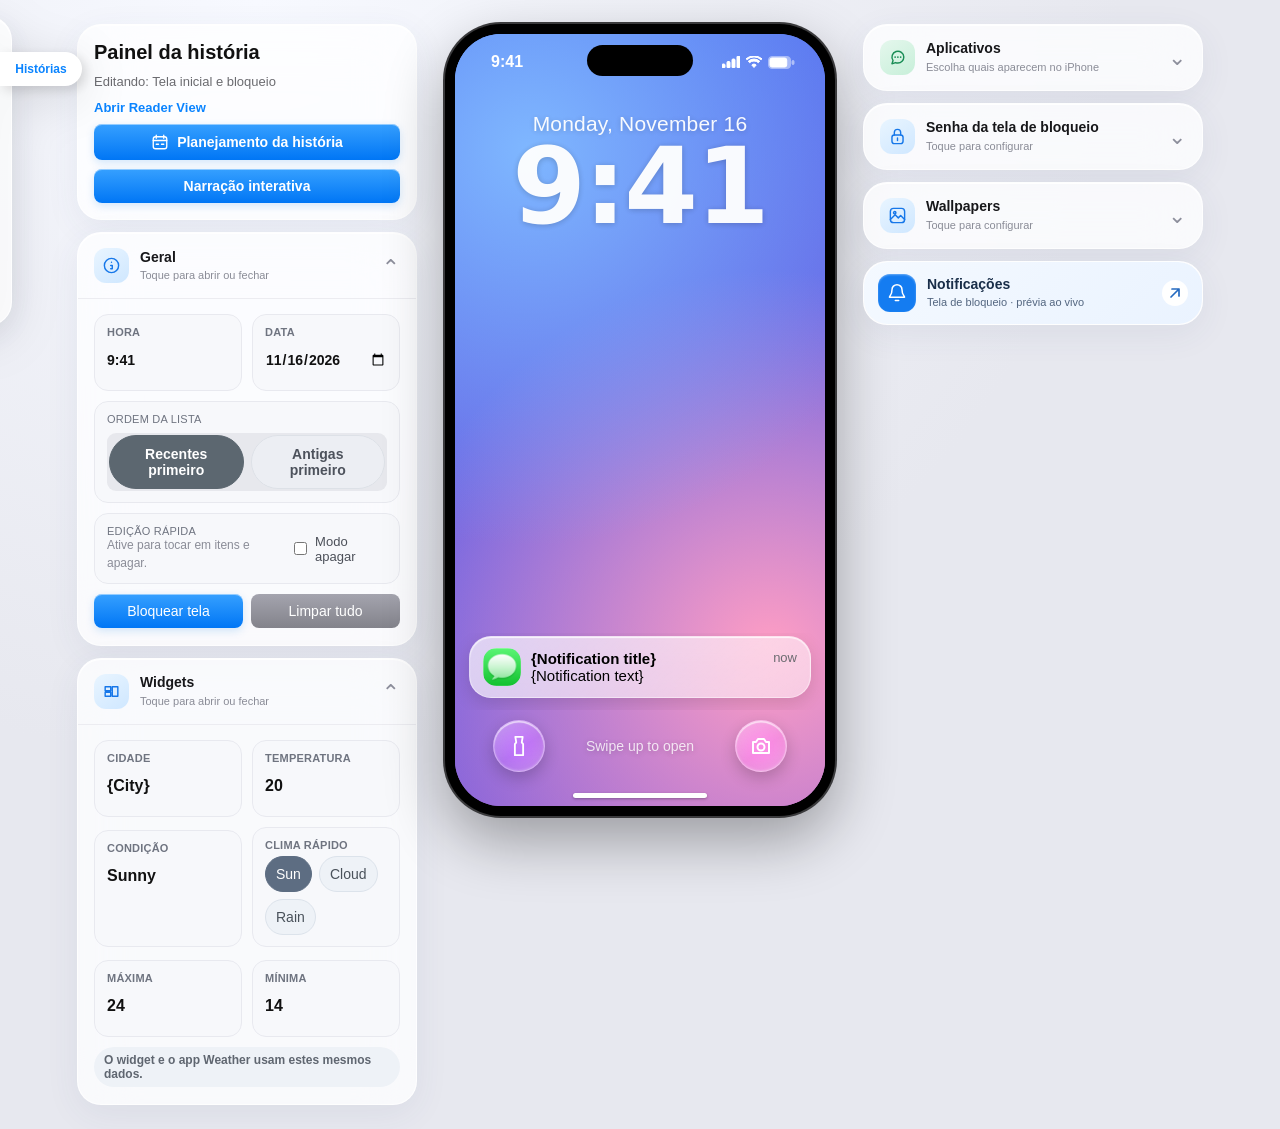
==== index.html @ f80b8da4 "update: new twitter ver, fixed bugs, new instagram visuals" ====
<!DOCTYPE html><html lang="en"><head><meta charset="utf-8"><meta name="viewport" content="width=device-width, initial-scale=1, viewport-fit=cover"><title>Interactive iPhone Story</title>
<style>
:root{color-scheme:light;box-sizing:border-box;padding-top:env(safe-area-inset-top,0px);padding-bottom:env(safe-area-inset-bottom,0px)}
*{box-sizing:border-box;margin:0;font-family:-apple-system,BlinkMacSystemFont,"SF Pro Text","Helvetica Neue",Arial,"Apple Color Emoji","Segoe UI Emoji","Noto Color Emoji",sans-serif;-webkit-tap-highlight-color:transparent}
body,body *{-webkit-user-select:none;user-select:none}
body :is(input:not([readonly]),textarea:not([readonly]),#shareLink,[contenteditable="true"],[contenteditable="true"] *){-webkit-user-select:text;user-select:text}
img,svg{-webkit-user-drag:none}
@media(prefers-reduced-motion:no-preference){html:not(.reader-embedded) body{animation:site-fade-in 1.45s ease-out backwards}}
@keyframes site-fade-in{from{opacity:0}to{opacity:1}}
html,body{background:#e9e9ee;color:#111}
body{display:flex;flex-wrap:wrap;gap:28px;justify-content:center;align-items:flex-start;padding:24px 12px}
.ph{width:min(390px,100%);height:min(844px,88vh);min-height:700px;background:#000;border-radius:56px;padding:10px;box-shadow:0 0 0 2px #3a3a3c,0 24px 60px #0005;flex:none;position:sticky;top:12px}
.scr{position:relative;width:100%;height:100%;border-radius:46px;overflow:hidden;background:#000;color:#000}
.sb{position:absolute;top:0;left:0;right:0;height:48px;display:flex;justify-content:space-between;align-items:center;padding:8px 30px 0 36px;font-weight:600;font-size:16px;z-index:25;pointer-events:none;color:#111;-webkit-text-fill-color:#111}
.sb.dark{color:#111!important}.sb.light{color:#fff!important}.sb.dark #t1,.sb.dark span{color:#111!important}.sb.light #t1,.sb.light span{color:#fff!important}.sb.dark svg,.sb.dark svg *{fill:#111!important;stroke:#111!important}.sb.light svg,.sb.light svg *{fill:#fff!important;stroke:#fff!important}
.sb.dark #t1{-webkit-text-fill-color:#111!important;text-shadow:none!important}.sb.light #t1{-webkit-text-fill-color:#fff!important;text-shadow:none!important}
.sb.dark{--status-color:#111!important}.sb.light{--status-color:#fff!important}.sb.dark span,.sb.dark #t1{-webkit-text-fill-color:#111!important;color:#111!important}.sb.light span,.sb.light #t1{-webkit-text-fill-color:#fff!important;color:#fff!important}
.sb span{display:flex;gap:6px;align-items:center}.sb svg{fill:currentColor;color:inherit}.sb svg [fill="none"]{fill:none}.sb svg [stroke]{stroke:currentColor}
#statusbar.dark #t1,#statusbar.dark #statusicons{color:#111!important;-webkit-text-fill-color:#111!important}#statusbar.light #t1,#statusbar.light #statusicons{color:#fff!important;-webkit-text-fill-color:#fff!important}#statusbar [data-status-icon],#statusbar [data-status-icon] *{color:inherit}
.di{position:absolute;top:11px;left:50%;transform:translateX(-50%);width:106px;height:31px;background:#000;border-radius:20px;z-index:26}
.wp{background:radial-gradient(circle at 20% 15%,#7fb7ff,transparent 55%),radial-gradient(circle at 85% 80%,#ff9ec4,transparent 55%),linear-gradient(160deg,#4a6cf0,#8a5fd8);background-size:cover}
.lock,.home{position:absolute;inset:0;color:#fff}
.lock{z-index:22;display:flex;flex-direction:column;align-items:center;padding-top:78px;cursor:pointer;transition:transform .55s cubic-bezier(.4,0,.2,1);text-shadow:0 1px 6px #0003}.lock.up{transform:translateY(-105%)}
.lock .d{font-size:21px;font-weight:600}.lock .t{font-size:100px;font-weight:600;line-height:1;letter-spacing:-2px;margin-top:-2px}
.nts{margin-top:auto;width:100%;padding:0 14px;display:flex;flex-direction:column;gap:7px;margin-bottom:96px;text-shadow:none}
.nf{display:flex;gap:10px;align-items:center;padding:11px 13px;border-radius:22px;background:#e8ecdfcc;backdrop-filter:blur(22px);color:#000}
.nf .x{flex:1;min-width:0}.nf .l1{display:flex;justify-content:space-between}.nf b{font-size:15px}.nf em{font-style:normal;font-size:13px;color:#6b6b70}.nf p{font-size:15px;line-height:1.2}
.lk2{position:absolute;bottom:34px;left:0;right:0;display:flex;justify-content:space-between;align-items:center;padding:0 38px;font-size:14px;color:#fffc}
.cb{width:50px;height:50px;border-radius:50%;background:#2a2f2add;display:grid;place-items:center}.eng{position:absolute;bottom:92px;left:50%;transform:translateX(-50%);display:none}
.home{padding:62px 14px 0;transition:transform .45s cubic-bezier(.22,.9,.3,1),filter .45s}.home.away{transform:scale(.9);filter:brightness(.72)}
.wgs{display:grid;grid-template-columns:1fr 1fr;gap:12px;margin-bottom:18px}
.w{height:168px;border-radius:22px;padding:12px 14px;overflow:hidden;font-size:13px;text-shadow:none}
.w1{background:#fff;color:#000}.w1 .a{color:#ff3b30;font-weight:600;font-size:15px}.w1 .n{font-size:46px;line-height:1.05;margin-bottom:2px}
.ev{border-left:3px solid #a45fd6;padding-left:6px;margin-top:5px;font-weight:600;font-size:13px;line-height:1.15}.ev small{display:block;color:#8e8e93;font-weight:400;font-size:12px}
.w2{background:var(--weather-sky,linear-gradient(#4d9aec,#2f7ddb));position:relative}.w2 b{font-size:15px}.w2 .wx-widget-city{display:block;max-width:calc(100% - 23px);white-space:nowrap;text-overflow:ellipsis;overflow:hidden}.w2 .tp{font-size:46px;font-weight:300;line-height:1;margin:4px 0 22px}.w2 .sn{position:absolute;right:12px;top:10px}
.grid{display:grid;grid-template-columns:repeat(4,1fr);gap:20px 6px;text-align:center;font-size:11px;text-shadow:0 1px 3px #0006}
.ap{position:relative;width:60px;margin:0 auto 5px}.ic{width:60px;height:60px;border-radius:13.5px;overflow:hidden;cursor:pointer;transition:transform .15s,filter .15s}.ic:active{transform:scale(.88);filter:brightness(.8)}.ic svg,.ic img{display:block;width:100%;height:100%;border-radius:inherit}.ic{isolation:isolate}
.bg{position:absolute;top:-7px;right:-7px;min-width:23px;height:23px;border-radius:12px;background:#ff3b30;color:#fff;font-size:15px;font-weight:500;display:grid;place-items:center;padding:0 6px;border:0;z-index:2;text-shadow:none}
.srch{position:absolute;bottom:116px;left:50%;transform:translateX(-50%);padding:4px 20px;border-radius:16px;background:#0004;backdrop-filter:blur(10px);font-size:12px;font-weight:500}
.dock{position:absolute;left:10px;right:10px;bottom:20px;height:92px;border-radius:34px;background:#3a3f3a55;backdrop-filter:blur(24px);display:flex;justify-content:space-around;align-items:center}.dock .ap{margin:0}
#app{position:absolute;inset:0;background:#fff;z-index:10;display:none;flex-direction:column;padding-top:48px;transition:transform .42s cubic-bezier(.22,.9,.3,1),opacity .28s,border-radius .42s}
#app.on{display:flex}#app.pre{transform:scale(.15);opacity:0;border-radius:60px}
.hi{position:absolute;bottom:8px;left:50%;transform:translateX(-50%);width:136px;height:5px;border-radius:3px;background:#fff;z-index:30;cursor:pointer;mix-blend-mode:difference}
.nv{display:flex;justify-content:space-between;align-items:center;padding:6px 16px 0;color:#0a84ff;font-size:17px;min-height:36px}.nv a{cursor:pointer;display:flex;align-items:center;gap:2px}
.lg{font-size:34px;font-weight:700;padding:0 16px 8px}.bd{flex:1;overflow:auto;padding-bottom:30px}
.sbar{margin:0 16px 8px;background:#7676801f;border-radius:10px;padding:7px 10px;color:#8e8e93;font-size:17px;display:flex;align-items:center;gap:8px}.sbar svg{width:18px;height:18px;flex:none;stroke:#8e8e93}.sbar span{line-height:1}
.r2{position:relative;display:flex;gap:11px;padding:10px 16px;cursor:pointer}.r2::after{content:"";position:absolute;left:74px;right:0;bottom:0;border-bottom:.5px solid #d9d9dc}
.r2 .x{flex:1;min-width:0}.r2 .l1{display:flex;justify-content:space-between;gap:8px}.r2 b{font-weight:600;font-size:17px}.r2 em{font-style:normal;color:#8e8e93;font-size:15px;white-space:nowrap}
.r2 p{color:#8e8e93;font-size:15px;line-height:1.25;margin-top:1px;display:-webkit-box;-webkit-line-clamp:2;-webkit-box-orient:vertical;overflow:hidden}
.ml .r2{padding:10px 16px 10px 26px;gap:0}.ml .r2::after{left:26px}.ml .r2 p.s{color:#000;font-size:16px}.ml .r2 .dot{position:absolute;left:8px;top:17px}
.mt{display:flex;justify-content:space-between;align-items:center;padding:10px 20px 26px;border-top:.5px solid #d1d1d6;background:#f7f7f8;font-size:11px}
.av{display:grid;place-items:center;border-radius:50%;background:linear-gradient(#b4b8c4,#8b8f9c) center/cover;color:#fff;font-style:normal;font-weight:600;flex:none}
.dot{width:10px;height:10px;border-radius:50%;background:#0a84ff;flex:none}
.th-h{display:flex;justify-content:space-between;align-items:flex-start;padding:2px 10px 6px;background:#f7f7f8;border-bottom:.5px solid #d1d1d6}
.ci-screen{position:absolute;inset:0;background:#fff;z-index:15;display:flex;flex-direction:column;color:#111}.ci-nav{height:94px;padding:50px 14px 8px;display:flex;align-items:flex-start;justify-content:space-between;border-bottom:.5px solid #e5e5ea}.ci-nav a{color:#0a84ff;font-size:17px;display:flex;align-items:center}.ci-nav a span{margin-left:-4px}.ci-nav button{border:0;background:none;color:#0a84ff;font-size:17px}.ci-body{overflow:auto;flex:1;background:#f2f2f7;padding-bottom:24px}.ci-profile{height:190px;display:flex;flex-direction:column;align-items:center;justify-content:flex-end;padding-bottom:16px;background:#fff}.ci-profile h2{font-size:25px;margin-top:8px}.ci-actions{display:flex;justify-content:center;gap:12px;padding:14px 20px;background:#fff}.ci-actions div{width:76px;text-align:center;color:#0a84ff;font-size:11px}.ci-actions i{width:56px;height:56px;border-radius:50%;background:#e9e9eb;display:grid;place-items:center;margin:0 auto 5px;font-style:normal}.ci-list{margin:16px 14px 0;border-radius:12px;background:#fff;overflow:hidden}.ci-list div{min-height:52px;padding:10px 14px;display:flex;flex-direction:column;justify-content:center}.ci-list small{color:#8e8e93;font-size:12px}.ci-list b{font-size:17px;color:#0a84ff;font-weight:500}.ci-list span{font-size:17px;color:#0a84ff}.ci-toggle div{flex-direction:row;align-items:center;justify-content:space-between}.ci-toggle div span{color:#111}.ci-toggle i{width:51px;height:31px;border-radius:16px;background:#34c759;position:relative}.ci-toggle i::after{content:"";position:absolute;width:27px;height:27px;border-radius:50%;background:#fff;right:2px;top:2px}.ci-danger span{color:#ff3b30!important;text-align:center}
.tc{display:flex;flex-direction:column;align-items:center;gap:2px;font-size:11px}.th-h a{cursor:pointer;padding-top:8px}
#th{display:flex;flex-direction:column;gap:2px;padding:10px 14px}
.dv{align-self:center;font-size:11px;color:#8e8e93;margin:8px 0 4px;text-align:center}.sn2{font-size:11px;color:#8e8e93;margin:6px 0 1px 12px}
.b{position:relative;max-width:74%;padding:7px 13px;border-radius:18px;font-size:17px;line-height:1.28;word-wrap:break-word;cursor:pointer}
.b.me{align-self:flex-end;background:#0b84fe;color:#fff}.b.th{align-self:flex-start;background:#e9e9eb}
.b.tail{margin-bottom:6px}.b.tail::before,.b.tail::after{content:"";position:absolute;bottom:0;height:18px}
.b.me.tail::before{right:-7px;width:20px;background:#0b84fe;border-bottom-left-radius:16px 14px}.b.me.tail::after{right:-26px;width:26px;background:#fff;border-bottom-left-radius:10px}
.b.th.tail::before{left:-7px;width:20px;background:#e9e9eb;border-bottom-right-radius:16px 14px}.b.th.tail::after{left:-26px;width:26px;background:#fff;border-bottom-right-radius:10px}
.dl{align-self:flex-end;font-size:11px;color:#8e8e93;font-weight:500}
@keyframes pop{from{transform:scale(.4);opacity:0}to{transform:none;opacity:1}}
.b.pop{animation:pop .3s cubic-bezier(.3,1.5,.5,1);transform-origin:bottom right}.b.th.pop{transform-origin:bottom left}
.chips{display:flex;gap:6px;padding:6px 12px 0;font-size:12px}.chips button{border:0;border-radius:12px;background:#e9e9eb;padding:4px 10px;color:#3c3c43}
.cmp{display:flex;gap:8px;align-items:center;padding:6px 12px 24px}
.pl{width:32px;height:32px;border-radius:50%;background:#e9e9eb;display:grid;place-items:center;font-size:22px;color:#6b6b70;flex:none}
.pill{flex:1;display:flex;align-items:center;border:1px solid #d1d1d6;border-radius:18px;padding:2px 3px 2px 12px}.pill input{flex:1;border:0;outline:0;font-size:17px;min-width:0;background:none}
.pill button{width:28px;height:28px;border-radius:50%;border:0;background:#0b84fe;color:#fff;font-size:16px;cursor:pointer}
.mb2{padding:12px 16px}.mb2 h3{font-size:22px;margin-bottom:6px}.mb2 .m{color:#8e8e93;font-size:14px}
.sg{background:#f2f2f7;padding:0 16px 20px}.sg h2{font-size:22px;font-weight:700;margin:22px 0 8px}
.fv{display:grid;grid-template-columns:repeat(4,1fr);gap:12px 10px;text-align:center;font-size:10px;color:#333}.fv i{display:grid;place-items:center;width:64px;height:64px;border-radius:16px;background:#fff;margin:0 auto 6px;font-style:normal;font-size:28px;font-weight:700}
.cd{background:#fff;border-radius:14px;padding:14px 16px;font-size:16px;line-height:1.3}.pv{display:flex;gap:14px;align-items:center}.pv-copy{flex:1;line-height:1.25;color:#1c1c1e}.pv-label{display:block;font-size:14px;font-weight:500;color:#6b6b73;margin-top:2px}.pv-title{display:block;font-size:20px;font-weight:500;color:#111;margin-top:4px}.pv-copy b{font-weight:700}.pv-ic{width:86px;height:86px;border-radius:18px;background:#f6f6f8;display:grid;place-items:center;flex:none}.pv-ic svg{width:54px;height:54px}.pv-ic .shield-fill{fill:#fff}.pv-ic .shield-stroke{fill:none;stroke:#111;stroke-width:1.7;stroke-linecap:round;stroke-linejoin:round}
.sf{display:flex;align-items:center;gap:10px;padding:12px 16px;border-bottom:.5px solid #e5e5ea;font-size:16px}.sf:last-child{border:0}.sf span{flex:1;cursor:pointer}.sf a{color:#8e8e93;cursor:pointer;padding:0 4px}
.sa{border-top:.5px solid #d1d1d6;background:#f2f2f7;padding:8px 14px 24px}.ab{display:flex;align-items:center;background:#fff;border-radius:12px;padding:0 12px;height:44px;gap:10px;font-weight:700;font-size:14px}.ab input{flex:1;border:0;outline:0;text-align:center;font-size:16px;font-weight:400;min-width:0;background:none}
.tb{display:flex;justify-content:space-around;padding-top:12px}
.map{position:relative;height:440px;background:#e7eddf;overflow:hidden;flex:none;touch-action:none}.map-world{position:absolute;width:1600px;height:1000px;left:50%;top:50%;margin-left:-800px;margin-top:-500px;transform-origin:center;transition:transform .18s}.map-world svg{display:block;width:100%;height:100%}.pin{position:absolute;width:34px;height:42px;border:0;padding:0;background:none;font-size:30px;filter:drop-shadow(0 3px 3px #0005);transform:translate(-50%,-100%) scale(1);cursor:pointer}.pin.sel{font-size:38px;z-index:3}.pin-label{position:absolute;left:26px;top:-10px;white-space:nowrap;padding:5px 8px;border-radius:8px;background:#fffffff7;color:#111;font-size:12px;font-weight:700;box-shadow:0 2px 8px #0004}.pin.sel .pin-label{background:#0a84ff;color:#fff}.map-search{position:absolute;top:12px;left:12px;right:12px;height:42px;z-index:5;border-radius:21px;background:#fffffff2;box-shadow:0 3px 14px #0003;display:flex;align-items:center;gap:8px;padding:0 12px}.map-search input{flex:1;min-width:0;border:0;outline:0;background:none;font-size:16px}.map-control{position:absolute;right:12px;z-index:5;width:38px;height:38px;border:0;border-radius:10px;background:#fffffff2;box-shadow:0 2px 10px #0003;font-size:22px;cursor:pointer}.map-plus{top:66px}.map-minus{top:108px}.map-locate{bottom:12px}.map-card{position:absolute;left:10px;right:10px;bottom:10px;z-index:4;border-radius:16px;background:#fffffff5;box-shadow:0 3px 16px #0003;padding:12px}.map-card b{display:block;font-size:17px}.map-card p{font-size:13px;color:#8e8e93;margin-top:3px}.map-card .acts{display:flex;gap:8px;margin-top:10px}.map-card button{flex:1;border:0;border-radius:8px;background:#f2f2f7;padding:8px;color:#0a84ff;font-weight:600}.map-card button.go{background:#0a84ff;color:#fff}
.cl{display:flex;justify-content:space-between;align-items:center;padding:12px 18px;border-bottom:.5px solid #e5e5ea}.cl b.t{font-size:38px;font-weight:300}
.p4{display:grid;grid-template-columns:repeat(4,1fr);gap:1.5px}.p4.p3{grid-template-columns:repeat(3,1fr)}.p4 div{aspect-ratio:1;background:#ddd center/cover}
.photos-grid{display:grid;grid-template-columns:repeat(4,1fr);gap:2px}.photos-grid div{aspect-ratio:1;background:#ddd center/cover}
.tab{display:flex;justify-content:space-around;align-items:center;padding:8px 0 24px;border-top:.5px solid #dbdbdb;background:#fff}.tab a{cursor:pointer}
.igh{display:flex;justify-content:space-between;align-items:center;padding:4px 14px}.igh .w0{font:italic 600 28px "Snell Roundhand","Segoe Script","Brush Script MT",cursive}.ig-logo img{display:block;width:112px;height:auto;max-height:32px;object-fit:contain}.ig-logo{font-family:"Brush Script MT","Segoe Script","Snell Roundhand",cursive;font-size:29px;font-weight:700;letter-spacing:-1.4px;line-height:1}
.sts{display:flex;gap:12px;padding:8px 12px;overflow:auto;border-bottom:.5px solid #dbdbdb}.st{font-size:11px;text-align:center;width:66px;flex:none;white-space:nowrap;overflow:hidden;text-overflow:ellipsis;cursor:pointer}
.ring{padding:2.5px;border-radius:50%;background:linear-gradient(45deg,#feda75,#fa7e1e,#d62976,#962fbf);margin-bottom:3px;display:inline-block;cursor:pointer}.ring.no{background:#dbdbdb;padding:1.5px}.ring .av{border:2.5px solid #fff}
.po .h{display:flex;align-items:center;gap:9px;padding:8px 12px;font-size:14px;font-weight:600}.po .h span{margin-left:auto;font-size:20px;cursor:pointer}.po .h u{text-decoration:none;cursor:pointer}
.po .pi{position:relative;aspect-ratio:1;background:#ccc center/cover;display:grid;place-items:center;font-size:50px;color:#fff;overflow:hidden}
.po .ac{display:flex;gap:14px;padding:10px 12px 4px;align-items:center}.po .ac :last-child{margin-left:auto}.po .ac a{cursor:pointer;display:flex}
.po p{padding:1px 12px;font-size:14px;line-height:1.35}.po .g{color:#737373;cursor:pointer}.po .w{font-size:10px;color:#737373;text-transform:uppercase;padding-bottom:14px}
@keyframes hb{0%{transform:scale(.3);opacity:0}30%{transform:scale(1.2);opacity:1}100%{transform:scale(1);opacity:0}}.hb{position:absolute;font-size:90px;animation:hb .8s forwards;pointer-events:none;color:#fff}
.cm{display:flex;gap:10px;padding:10px 14px;font-size:14px;line-height:1.35;align-items:flex-start}.cm div{flex:1}
.pr{display:flex;align-items:center;gap:22px;padding:12px 16px}.sts2{display:flex;flex:1;justify-content:space-around;text-align:center;font-size:13px}.sts2 b{display:block;font-size:17px}
.bs{display:flex;gap:6px;padding:4px 16px 14px}.bs button{flex:1;border:0;border-radius:8px;padding:7px;background:#efefef;font-weight:600;font-size:14px}.bs button.bl{background:#0095f6;color:#fff}
.sv{position:absolute;inset:0;background:#111;z-index:12;padding-top:56px;cursor:pointer}.sv .pg{position:absolute;top:52px;left:10px;right:10px;height:2px;background:#fff5;border-radius:2px;z-index:2}.sv .pg i{display:block;height:100%;background:#fff;width:0;animation:pg 5s linear forwards}@keyframes pg{to{width:100%}}
.sv .sh{position:absolute;top:62px;left:12px;display:flex;gap:8px;align-items:center;color:#fff;font-weight:600;z-index:2;font-size:14px}.sv .si{position:absolute;inset:0;background:#333 center/cover}
#md{position:absolute;inset:0;background:#0007;z-index:40;display:none;align-items:center;justify-content:center;padding:18px}
.mb{background:#fff;border-radius:18px;padding:16px;width:100%;max-height:90%;overflow:auto;font-size:15px}
.mb label{display:block;font-size:12px;color:#6b6b70;margin-top:10px}.mb input,.mb textarea,.mb select{width:100%;border:1px solid #d1d1d6;border-radius:8px;padding:8px;font-size:15px;margin-top:3px;background:#fff}.mb textarea{min-height:76px}.mb .ck{display:flex;gap:8px;align-items:center;font-size:15px;color:#000;margin:6px 0}.mb .ck input{width:auto;margin:0}
.bt{display:flex;gap:8px;justify-content:flex-end;margin-top:14px}.bt button{border:0;border-radius:8px;padding:8px 14px;background:#eee;font-size:15px}.bt button:last-child{background:#0a84ff;color:#fff}
.pn{background:#fff;border-radius:20px;padding:18px;width:min(340px,100%);display:flex;flex-direction:column;gap:9px;font-size:14px}
.pc h1{font-size:20px}.pc h2{font-size:15px;margin-top:10px;padding-top:10px;border-top:1px solid #eee}.pc p{color:#6b6b70;line-height:1.4;font-size:13px}.pc label{display:flex;flex-direction:column;gap:3px;font-size:12px;color:#6b6b70}
.pc input[type=text],.pc select,.pc textarea{padding:8px;border-radius:8px;border:1px solid #d1d1d6;font-size:14px;font-family:inherit}
.pc input[type=date]{width:100%;height:38px;padding:8px;border-radius:8px;border:1px solid #d1d1d6;font-size:14px;font-family:inherit;background:#fff;color:#111;-webkit-text-fill-color:#111}
.pc button{padding:9px;border-radius:8px;border:0;background:#0a84ff;color:#fff;font-size:14px;cursor:pointer;transition:transform .12s ease,filter .12s ease,box-shadow .12s ease}.pc button:active{transform:scale(.96);filter:brightness(.92)}.pc .g{background:#8e8e93}.pc .row2b{display:flex;gap:8px;margin-top:8px}.pc .row2b button{flex:1;min-width:0}
.pc .ck{flex-direction:row;align-items:center;gap:8px;font-size:14px;color:#111}
.cr{display:flex;align-items:center;gap:10px;padding:3px 0}.cr span{flex:1}.cr a{cursor:pointer;color:#ff3b30}.msg-panel h2{margin:0;padding:0;border:0;font-size:17px}.msg-panel p{margin-top:4px}.msg-panel-head{display:flex;align-items:flex-start;justify-content:space-between;gap:14px;margin-bottom:12px}.msg-panel-heading{flex:1;min-width:0}.msg-panel-toggle{flex:none;min-width:74px;padding:10px 14px}.msg-panel-body{display:flex;flex-direction:column;gap:10px}.msg-panel-actions{display:flex}.msg-panel-actions button{width:100%;max-width:220px}.msg-panel-label{display:flex;flex-direction:column;gap:2px;margin-top:2px;color:#6b6b70}.msg-panel-label small{font-size:11px;color:#8e8e93}.person-list{display:flex;flex-direction:column;gap:8px}.msg-panel .cr{padding:8px 0 10px;border-bottom:1px solid #ececf1;align-items:center}.msg-panel .cr:last-child{border-bottom:0}.msg-panel .cr span{line-height:1.3;min-width:0}.msg-panel .cr a{padding:2px 4px}.msg-panel .cr .read-toggle{color:#0a84ff;font-weight:500}.msg-panel .cr.empty,.msg-panel .cr.empty:last-child{border-bottom:0;padding:2px 0}
.scr input,.scr textarea,.scr select{color:#000;-webkit-text-fill-color:#000;caret-color:#0a84ff}
.scr ::placeholder{color:#8e8e93;-webkit-text-fill-color:#8e8e93;opacity:1}
.nh2{font-size:19px;font-weight:700;padding:14px 20px 6px}
.nc{background:#fff;border-radius:12px;margin:0 16px;overflow:hidden}
.nr{position:relative;padding:9px 16px;cursor:pointer;font-size:15px;color:#000}.nr+.nr::before{content:"";position:absolute;top:0;left:16px;right:0;border-top:.5px solid #d9d9dc}
.nr b{font-size:16px;font-weight:600;display:block;margin-bottom:1px;white-space:nowrap;overflow:hidden;text-overflow:ellipsis}.nr div{white-space:nowrap;overflow:hidden;text-overflow:ellipsis}.nr em{font-style:normal;color:#8e8e93;margin-left:8px}
.nr.fr{display:flex;align-items:center;gap:12px;font-size:17px;padding:12px 16px}.nr.fr em{margin-left:auto}
.nd{text-align:center;color:#8e8e93;font-size:12px;margin:6px 0 14px}
.ntt{width:100%;border:0;outline:0;font-size:28px;font-weight:700;background:none;margin-bottom:6px;padding:0}
.nbd{width:100%;border:0;outline:0;resize:none;font-size:17px;line-height:1.35;background:none;font-family:inherit;display:block;overflow:hidden;padding:0}
.pn{background:none;padding:0;gap:12px;border-radius:0}
.pc{background:#fff;border-radius:18px;padding:16px;display:flex;flex-direction:column;gap:9px}
.pc h2{margin:0;padding:0;border:0;font-size:16px}
.pc input,.pc select,.pc textarea{color:#111;-webkit-text-fill-color:#111;background:#fff}
.sxr{position:relative;display:flex;align-items:center;gap:12px;padding:0 16px;height:44px;font-size:17px;color:#000}.sxr::after{content:"";position:absolute;left:57px;right:0;bottom:0;border-bottom:.5px solid #d9d9dc}.sxr:last-child::after{display:none}.sxr span{flex:1}.sxr em{font-style:normal;color:#8e8e93}
.sxr.pf2{height:auto;padding:12px 16px;cursor:pointer}.sxr.pf2::after{display:none}
.si2{width:29px;height:29px;border-radius:7px;display:grid;place-items:center;flex:none}
.tg{width:51px;height:31px;border-radius:16px;background:#e9e9eb;position:relative;margin-left:auto;cursor:pointer;transition:.2s;flex:none}.tg u{position:absolute;top:2px;left:2px;width:27px;height:27px;border-radius:50%;background:#fff;box-shadow:0 2px 4px #0003;transition:.2s}.tg.on{background:#34c759}.tg.on u{left:22px}
.seg{display:flex;background:#7676801f;border-radius:9px;padding:2px;font-size:13px;font-weight:600;color:#000}.seg span{padding:4px 20px;border-radius:7px;cursor:pointer}.seg .on{background:#fff;box-shadow:0 1px 3px #0002}
.cr2{position:relative;display:flex;align-items:center;gap:8px;padding:8px 16px 8px 10px;cursor:pointer}.cr2::after{content:"";position:absolute;left:40px;right:0;bottom:0;border-bottom:.5px solid #d9d9dc}
.cr2 .g0{width:22px;display:grid;place-items:center;flex:none}.cr2 .x{flex:1;min-width:0}.cr2 b{font-weight:500;font-size:17px;display:block}.cr2 p{color:#8e8e93;font-size:14px}.cr2 em{font-style:normal;color:#8e8e93;font-size:16px}.cr2 a{display:flex;margin-left:6px}
.mn{width:22px;height:22px;border-radius:50%;background:#ff3b30;color:#fff;display:grid;place-items:center;font-size:18px;flex:none}
.cmh{display:flex;justify-content:space-between;align-items:center;padding:0 16px 6px}.cmh b{font-size:34px;font-weight:700}.cmh span{display:flex;gap:26px;color:#ff3b30;font-size:34px;line-height:1}.cmh a{cursor:pointer}
.cwd{display:grid;grid-template-columns:repeat(7,1fr);text-align:center;font-size:11px;color:#8e8e93;padding:2px 0 3px;border-bottom:.5px solid #c8c8cc}
.rw{display:grid;grid-template-columns:repeat(7,1fr);border-bottom:.5px solid #e5e5ea}.cd2{display:flex;flex-direction:column;align-items:center;padding-top:5px;height:54px;cursor:pointer}
.cd2 i{font-style:normal;font-size:22px;width:34px;height:34px;display:grid;place-items:center;border-radius:50%;color:#000}.cd2 i.wk{color:#8e8e93}.cd2 i.t0{color:#ff3b30;font-weight:600}.cd2 i.sel{background:#000;color:#fff}.cd2 i.sel.t{background:#ff3b30}
.cd2 s{width:5px;height:5px;border-radius:50%;margin-top:3px}.cd2 s.dt{background:#c4c4c7}
.cev{border-top:.5px solid #c8c8cc;padding:8px 16px}.ev2{display:flex;align-items:center;gap:12px;padding:9px 0;font-size:17px;cursor:pointer}.ev2 u{width:4px;align-self:stretch;border-radius:2px;flex:none}.ev2 span{flex:1}.ev2 em{font-style:normal;color:#8e8e93;font-size:14px;white-space:nowrap}
.ctb{display:flex;justify-content:space-around;padding:12px 0 28px;background:#f7f7f8;border-top:.5px solid #d1d1d6;color:#ff3b30;font-size:17px}.ctb a{cursor:pointer}
.pbio{padding:2px 16px 12px;font-size:14px;line-height:1.35}.lnk{display:flex;gap:4px;align-items:center;color:#00376b;font-weight:600;margin-top:2px}
.bs .ic1{flex:none;width:40px}.ptab{display:flex;border-bottom:.5px solid #dbdbdb}.ptab span{flex:1;display:grid;place-items:center;padding:10px;border-bottom:1.5px solid transparent}.ptab span.on{border-color:#000}
.p4.pgd div{aspect-ratio:3/4;position:relative}.vi{position:absolute;top:7px;right:7px;display:flex}.vw{position:absolute;left:7px;bottom:7px;color:#fff;font-size:12px;font-weight:600;text-shadow:0 1px 3px #0008}
.lock .t{white-space:nowrap}
.pwd{position:absolute;inset:0;z-index:23;opacity:0;pointer-events:none;transition:opacity .35s;backdrop-filter:blur(34px) brightness(.58);-webkit-backdrop-filter:blur(34px) brightness(.58);background:linear-gradient(160deg,#0004,#0008);display:flex;flex-direction:column;align-items:center;color:#fff;padding-top:112px}
.pwd.on{opacity:1;pointer-events:auto}.pwd .pt0{font-size:19px;font-weight:500;margin-bottom:26px}
.pwd .plock{height:22px;margin-bottom:9px;display:grid;place-items:center}
.pdots{display:flex;gap:18px;height:16px;margin-bottom:46px}.pdots i{width:14px;height:14px;border-radius:50%;border:1.5px solid #fff;transition:background .1s}.pdots i.f{background:#fff}
@keyframes sh{0%,100%{transform:translateX(0)}15%{transform:translateX(-14px)}30%{transform:translateX(12px)}45%{transform:translateX(-10px)}60%{transform:translateX(8px)}75%{transform:translateX(-4px)}}.pdots.shake{animation:sh .45s}
.keys{display:grid;grid-template-columns:repeat(3,78px);gap:14px 22px}.key{width:78px;height:78px;border-radius:50%;background:#ffffff2e;display:flex;flex-direction:column;align-items:center;justify-content:center;transition:background .4s;cursor:pointer;user-select:none;-webkit-user-select:none}.key:active{background:#ffffff99;transition:none}.key b{font-size:34px;font-weight:300;line-height:1}.key small{font-size:10px;letter-spacing:2px;height:11px}
.pwb{position:absolute;bottom:42px;left:0;right:0;display:flex;justify-content:space-between;padding:0 52px;font-size:17px}.pwb span{cursor:pointer}
.r2 .ud{position:absolute;left:4px;top:50%;margin-top:-5px}
.cm.rp{margin-left:44px;padding-top:4px}.cs{color:#737373;font-size:12px;margin-top:3px;display:flex;gap:14px}.cs span{cursor:pointer;font-weight:600}.vr{margin:0 14px 4px 58px;font-size:12px;color:#737373;font-weight:600;cursor:pointer}.rb{background:#efefef;padding:6px 14px;font-size:12px;color:#555;display:flex;justify-content:space-between}
.car{display:flex;overflow-x:auto;scroll-snap-type:x mandatory;width:100%;scrollbar-width:none}.car::-webkit-scrollbar{display:none}.car>div{flex:none;width:100%;aspect-ratio:1;scroll-snap-align:center;background:#ccc center/cover}
.cnt{position:absolute;top:10px;right:10px;background:#000a;color:#fff;font-size:12px;padding:3px 9px;border-radius:12px}
.po .ac{position:relative}.dts{position:absolute;left:50%;transform:translateX(-50%);display:flex;gap:4px}.dts i{width:6px;height:6px;border-radius:50%;background:#c7c7c7}.dts i.on{background:#0095f6}
.scr button{color:#000;font-family:inherit}
.col{width:min(340px,100%);display:flex;flex-direction:column;gap:12px}
.story-drawer{position:fixed;left:-328px;top:16px;width:340px;z-index:80;transition:left .28s ease;filter:drop-shadow(0 10px 24px #0002)}
.story-drawer::after{content:"Histórias";position:absolute;left:328px;top:36px;width:82px;height:34px;border-radius:0 17px 17px 0;background:#fff;box-shadow:4px 4px 12px #0002;display:grid;place-items:center;color:#0a84ff;font-size:12px;font-weight:700;cursor:pointer}
.story-drawer:hover,.story-drawer:focus-within{left:12px}
.story-drawer .pc{width:340px;max-height:calc(100vh - 32px);overflow:auto}
html.reader-mode .col{display:none!important}
html.reader-mode .story-drawer{display:none!important}
html.reader-mode,html.reader-mode body{width:100%;height:100%;margin:0;padding:0;background:#000;overflow:hidden}
html.reader-mode body{display:block}
html.reader-mode .ph{width:100%;height:100%;min-height:0;padding:0;border-radius:0;box-shadow:none;background:#000;position:static;flex:none;top:auto}
html.reader-mode .scr{border-radius:46px;height:100%;background:#000}
#personagensBody #cl{margin-top:10px}.pc [data-s="msg"] #cl+button,#personagensBody>button{display:block;margin-top:12px}.pc #personagensBody{padding-bottom:2px}
.share-error{position:fixed;z-index:200;left:50%;top:50%;transform:translate(-50%,-50%);width:min(360px,calc(100vw - 32px));padding:18px 20px;border-radius:16px;background:#fff;color:#111;text-align:center;font-size:15px;line-height:1.4;box-shadow:0 14px 44px #0004}
@media(max-width:1180px){.ph{order:-1}}
.pmod{position:fixed;inset:0;background:#0007;z-index:100;display:none;align-items:center;justify-content:center;padding:18px}.pmod .mb{max-width:380px}
.pmod input,.pmod select,.pmod textarea{color:#111;-webkit-text-fill-color:#111;background:#fff}
.sndr{display:flex;flex-wrap:wrap;gap:6px}.sndr button{padding:7px 12px}
.conv-action{display:flex;flex-direction:column;gap:12px}.conv-current{background:#f2f2f7;border-radius:12px;padding:12px}.conv-current b{display:block;font-size:16px}.conv-current span{display:block;color:#8e8e93;font-size:13px;margin-top:3px}.conv-section{border-top:.5px solid #d1d1d6;padding:12px 0 0}.conv-section h3{font-size:13px;color:#6b6b70;margin:0 0 10px}.sender-list{display:flex;flex-wrap:wrap;gap:8px}.sender-list button{border:1px solid #d1d1d6;border-radius:16px;background:#fff;padding:7px 11px;color:#111;font-size:14px}.sender-list button.on{border-color:#0a84ff;background:#0a84ff;color:#fff}.conv-section>.conv-row{display:block;width:100%;margin-top:8px}.conv-section>.conv-row:first-of-type{margin-top:0}.pc .conv-row{width:100%;border:0;border-radius:10px;background:#f2f2f7!important;color:#0a84ff!important;text-align:left;padding:10px 12px;font-size:15px}.pc .conv-row.warn{color:#ff3b30!important}
.cm>div{flex:1;min-width:0}.cm>div.aw{flex:none}
.lock .d{font-size:21px;font-weight:400;letter-spacing:.2px;opacity:.95}
.lock .t{font-family:-apple-system,"SF Pro Display","SF Pro Rounded",system-ui,"Helvetica Neue",Arial,sans-serif;font-size:106px;font-weight:700;letter-spacing:-2px;line-height:1;-webkit-font-smoothing:antialiased;text-rendering:geometricPrecision;opacity:.96}
.cb{width:52px;height:52px;border-radius:50%;background:linear-gradient(145deg,#ffffff50,#ffffff14 55%,#ffffff30);backdrop-filter:blur(16px) saturate(1.8);-webkit-backdrop-filter:blur(16px) saturate(1.8);border:1px solid #ffffff59;box-shadow:inset 0 1.5px 1px #ffffffaa,inset 0 -1px 2px #ffffff30,0 6px 16px #0003;display:grid;place-items:center}
.nf{background:linear-gradient(145deg,#ffffffb0,#ffffff80);border:1px solid #ffffff66;box-shadow:inset 0 1px 1px #ffffffcc,0 6px 18px #0002}
.wxb{color:#fff;padding-bottom:10px}.wtop{text-align:center;padding:10px 0 18px;text-shadow:0 1px 3px #0002}.wcity{font-size:34px}.wtemp{font-size:96px;font-weight:200;line-height:1;margin-left:18px}.wcnd{font-size:20px;font-weight:500}
.wc{background:#ffffff2e;backdrop-filter:blur(18px);-webkit-backdrop-filter:blur(18px);border-radius:16px;margin:0 14px 10px;padding:10px 14px;color:#fff}.wc h4{font-size:12px;font-weight:600;opacity:.8;text-transform:uppercase;padding-bottom:8px;border-bottom:.5px solid #ffffff40;margin-bottom:8px;letter-spacing:.3px;display:flex;gap:6px;align-items:center}
.whr{display:flex;gap:20px;overflow-x:auto;scrollbar-width:none}.wh{display:flex;flex-direction:column;align-items:center;gap:6px;font-size:14px;flex:none}.wh b{font-weight:600;font-size:17px}
.wd{display:flex;align-items:center;gap:10px;padding:7px 0;border-top:.5px solid #ffffff30;font-size:18px}.wd:first-of-type{border:0}.wd span{width:56px;font-weight:500}.wd em{font-style:normal;opacity:.65;width:32px;text-align:right}.wd b{width:32px;font-weight:500}
.wbar{flex:1;height:5px;border-radius:3px;background:#0003;position:relative}.wbar i{position:absolute;top:0;bottom:0;border-radius:3px;background:linear-gradient(90deg,#7fd1ff,#ffd60a)}
.wg2{display:grid;grid-template-columns:1fr 1fr;gap:10px;margin:0 14px 10px}.wg2 .wc{margin:0}.wg2 b{font-size:30px;font-weight:400}
.wtb{display:flex;justify-content:space-between;padding:12px 24px 26px;background:#0002;backdrop-filter:blur(20px)}

/* v2 — glass, tactility, editorial panels */
:root{--glass-edge:rgba(255,255,255,.72)}
body{background:radial-gradient(90% 90% at 20% 0%,#f7f9ff,#e7e8ef 75%)}
.pc{background:rgba(255,255,255,.76);border:1px solid var(--glass-edge);box-shadow:0 9px 35px #36457212,inset 0 1px #fff;backdrop-filter:blur(28px) saturate(165%);-webkit-backdrop-filter:blur(28px) saturate(165%);border-radius:24px;transition:box-shadow .23s,transform .23s}
.pc:hover{box-shadow:0 15px 42px #36457220,inset 0 1px #fff}
.pc h2{display:flex;justify-content:space-between;align-items:center;font-size:15px;letter-spacing:-.3px}
.pc .panel-help-text{display:none}.pc.show-help .panel-help-text{display:block}
.pc .panel-help-toggle{width:23px;min-width:23px;height:23px;padding:0!important;border-radius:50%;background:#e5e5eb!important;color:#666!important;font-size:13px;font-weight:700;box-shadow:none}
.pc.show-help .panel-help-toggle{background:#0a84ff!important;color:#fff!important}
.pc button,.bt button,.mb button{transition:transform .25s cubic-bezier(.18,1.8,.4,1),box-shadow .22s,filter .22s}
.pc button:hover,.bt button:hover,.mb button:hover{filter:brightness(1.04);box-shadow:0 5px 13px #007aff25;transform:translateY(-1px)}
.pc button:active,.bt button:active,.mb button:active{transform:scale(.95);filter:brightness(.92)}
.pc button:not(.g):not(.panel-help-toggle){background:linear-gradient(180deg,#36a0ff,#0076f5);box-shadow:inset 0 1px #ffffff77,0 3px 8px #0677e32b}
.pc .g{background:linear-gradient(180deg,#a4a4ae,#83838b)}
.pc input:not([type=file]):not([type=checkbox]),.pc select,.pc textarea{border:1px solid #d9dce7;border-radius:11px;min-height:38px;transition:border-color .2s,box-shadow .2s}
.pc input:focus,.pc select:focus,.pc textarea:focus{outline:none;border-color:#55aaff;box-shadow:0 0 0 3px #0a84ff20}
.ic{transition:transform .35s cubic-bezier(.19,1.65,.36,1),filter .28s,box-shadow .3s}
@media (hover:hover) and (pointer:fine){.home .ic:hover{transform:translateY(-4px) scale(1.075);filter:saturate(1.12);box-shadow:0 9px 18px #0004}}
.ic:active{transform:scale(.82)!important;filter:brightness(.84)!important}
.ap .bg{animation:badge-hello .6s cubic-bezier(.2,1.8,.4,1)}
@keyframes badge-hello{from{transform:scale(.2)}to{transform:scale(1)}}
.nf,.dock,.cb,.w{transition:transform .3s cubic-bezier(.2,1.4,.4,1),background .25s}
.nf:hover,.w:hover{transform:scale(1.025)}
.dock{background:linear-gradient(145deg,#ffffff54,#ffffff20 45%,#ffffff42);box-shadow:inset 0 1.5px 1px #ffffff99,0 8px 22px #0002;border:1px solid #ffffff4d;backdrop-filter:blur(35px) saturate(175%);-webkit-backdrop-filter:blur(35px) saturate(175%)}
.cb:hover{transform:scale(1.1)}
@media(prefers-reduced-motion:reduce){.ic,.nf,.dock,.cb,.w,.pc button{transition:none!important;animation:none!important}}
/* Instagram explore and DMs */
.ig-explore-head{padding:8px 13px 12px}.ig-search-pill{background:#f1f1f4;border-radius:13px;padding:9px 12px;display:flex;align-items:center;gap:8px;color:#86868b}
.ig-search-pill input{flex:1;min-width:0;background:none;outline:none;border:0;font-size:16px;color:#111}.ig-search-pill a{font-size:22px;cursor:pointer}
.ig-explore-body{padding-bottom:0}.ig-result-title{font-weight:750;font-size:17px;padding:12px 15px}.ig-account{display:flex;align-items:center;gap:12px;padding:11px 16px;cursor:pointer}.ig-account>div:not(.av){display:flex;flex:1;min-width:0;flex-direction:column;gap:3px;font-size:14px}.ig-account small{font-size:12px;color:#8e8e93;text-overflow:ellipsis;white-space:nowrap;overflow:hidden}.ig-account>span{color:#aaa}.ig-discover{display:grid;grid-template-columns:repeat(3,1fr);gap:2px}.ig-discover>div{aspect-ratio:3/4;background:#cbd3e4 center/cover;display:grid;place-items:center;cursor:pointer;font-size:12px;overflow:hidden;padding:5px;text-align:center}.ig-discover>div:nth-child(5n+1){grid-row:span 2}.ig-no-results,.ig-dm-empty{padding:58px 15px;text-align:center;color:#8e8e93}.ig-dm-head{padding:7px 14px 12px;display:flex;align-items:center;gap:12px;justify-content:space-between;min-height:49px;border-bottom:1px solid #f1f1f3}.ig-dm-head>b{font-size:20px}.ig-dm-head a{cursor:pointer}.ig-inbox-heading{display:flex;align-items:center;justify-content:space-between;padding:20px 16px 8px;font-size:19px;font-weight:700}.ig-inbox-heading span{font-size:14px;color:#007aff;cursor:pointer}.ig-search-inbox{margin:6px 14px}.ig-dm-person{flex:1;display:flex;gap:8px;align-items:center;font-size:14px;cursor:pointer}.ig-chat-scroll{display:flex;flex-direction:column;gap:8px;padding:12px 13px 25px}.ig-chat-intro{display:flex;flex-direction:column;align-items:center;gap:6px;padding:38px 0 24px}.ig-chat-intro small{color:#888}.ig-chat-intro button{border:0;background:#f2f2f4;border-radius:12px;padding:8px 16px}.ig-msg{max-width:80%;font-size:15px;line-height:1.35;border-radius:19px;padding:10px 14px;overflow-wrap:anywhere;cursor:pointer}.ig-msg.mine{background:linear-gradient(120deg,#7952ff,#c42dc1);color:#fff;align-self:flex-end}.ig-msg.theirs{background:#efeff1;color:#111;align-self:flex-start}.ig-chat-compose{display:flex;gap:7px;align-items:center;padding:8px 11px 28px;border-top:1px solid #eee}.ig-chat-compose button{border:0;background:none;color:#555;font-size:17px;cursor:pointer}.ig-chat-compose input{border:1px solid #e4e4e7;border-radius:20px;padding:10px 13px;flex:1;min-width:0;outline:none}.ig-chat-compose .ig-send{color:#007aff;font-weight:650;font-size:13px}.ig-post-actions{display:flex;gap:18px;padding:10px}.ig-post-actions button{background:none;border:0}.ig-reels{background:#111;color:#fff}.ig-reels-placeholder{height:100%;display:flex;flex-direction:column;gap:12px;align-items:center;justify-content:center;background:linear-gradient(135deg,#302339,#15151c)}.ig-reels-placeholder img{max-height:60%;max-width:80%;object-fit:contain}.ig-reels-placeholder span{font-weight:700;font-size:25px}.ig-reels-placeholder small{max-width:70%;text-align:center}
/* Photos */
.photos-header{padding:10px 16px 9px}.photos-kicker{font-size:11px;color:#8e8e93;font-weight:700;letter-spacing:.9px}.photos-title{font-size:31px;font-weight:750;letter-spacing:-1px;display:flex;align-items:center;justify-content:space-between}.photos-add{cursor:pointer}.photo-filter{display:flex;gap:9px;align-items:center;padding:0 14px 10px}.photo-filter span{border-radius:20px;background:#f2f2f4;padding:6px 11px;font-size:12px;cursor:pointer}.photo-filter span.active{background:#202025;color:#fff}.photo-filter span:last-child{margin-left:auto;background:none;color:#888}.ios-photo-grid{display:grid;grid-template-columns:repeat(4,1fr);gap:2px}.photo-tile{border:0;background:#ddd center/cover;aspect-ratio:1;cursor:pointer;transition:filter .15s,transform .2s}.photo-tile:active{transform:scale(.94);filter:brightness(.8)}.photo-empty{height:100%;display:flex;flex-direction:column;align-items:center;justify-content:center;gap:12px;font-size:60px;color:#b2b2b9}.photo-empty strong{font-size:20px;color:#333}.photo-empty span{font-size:13px}.photo-bottom{display:flex;justify-content:space-around;border-top:1px solid #ededf0;padding:9px 0 23px}.photo-bottom a{display:flex;flex-direction:column;align-items:center;gap:4px;font-size:10px;color:#8e8e93;cursor:pointer}.photo-bottom a.chosen{color:#007aff}.photo-album{margin:20px 18px;width:130px;display:flex;flex-direction:column;gap:5px;cursor:pointer}.album-cover{width:130px;height:130px;border-radius:10px;background:#e3e3e8 center/cover}.photo-album small{color:#888}.photo-lightbox{position:absolute;inset:0;background:#0a0a0d;z-index:36;color:#fff;flex-direction:column;align-items:center}.photo-view-top{width:100%;padding:55px 15px 15px;display:flex;align-items:center;justify-content:space-between;font-size:12px}.photo-view-top button,.photo-tools button{color:#fff;background:none;border:0;font-size:17px;cursor:pointer}.photo-full{min-width:0;max-width:100%;width:100%;flex:1;min-height:0;object-fit:contain}.photo-film{width:100%;display:flex;gap:3px;overflow-x:auto;justify-content:safe center;padding:10px}.photo-film img{height:45px;width:35px;object-fit:cover;border-radius:4px;opacity:.6;cursor:pointer}.photo-film img.current{opacity:1;outline:2px solid #fff}.photo-tools{display:flex;justify-content:space-around;width:100%;padding:13px 10px 25px}
/* Control Center */
.control-center{position:absolute;inset:0;z-index:39;transform:translateY(-110%);opacity:0;pointer-events:none;transition:transform .48s cubic-bezier(.18,.88,.25,1),opacity .3s;background:linear-gradient(145deg,#404b66ed,#191d35f5);color:#fff;backdrop-filter:blur(50px) saturate(190%);-webkit-backdrop-filter:blur(50px) saturate(190%);padding:58px 16px 0}.control-center.open{transform:translateY(0);opacity:1;pointer-events:auto}.cc-grab{position:absolute;top:9px;left:43%;width:50px;height:5px;border-radius:5px;background:#ffffff65}.cc-top{display:flex;justify-content:space-between;align-items:center;margin:0 4px 16px;font-weight:650}.cc-top button{color:#fff;border:0;border-radius:15px;padding:7px 12px;background:#ffffff33}.cc-grid{display:grid;grid-template-columns:repeat(2,1fr);gap:12px}.cc-connect{display:grid;grid-template-columns:1fr 1fr;gap:8px;background:#ffffff24;border:1px solid #ffffff2b;border-radius:24px;padding:12px}.cc-connect button{border:0;border-radius:50%;background:#ffffff38;color:#fff;aspect-ratio:1;font-size:21px;display:flex;flex-direction:column;align-items:center;justify-content:center}.cc-connect button small{font-size:8px}.cc-connect button.on,.cc-tile.on{background:#0a84ff}.cc-tile,.cc-slider{background:#ffffff2d;backdrop-filter:blur(18px);border:1px solid #ffffff2a;border-radius:23px;color:#fff;padding:14px;display:flex;flex-direction:column;align-items:center;justify-content:center;gap:8px;font-size:25px;min-height:95px}.cc-tile small,.cc-slider small{font-size:12px}.cc-slider{min-height:146px}.cc-slider input{width:95%;accent-color:#fff;writing-mode:vertical-lr;direction:rtl;height:82px}.cc-bottom{text-align:center;padding:23px;font-size:12px;opacity:.7;cursor:pointer}
/* Permanently visible home indicator, outside the control-center overlay. */
.hi{display:block;appearance:none;border:0;background:transparent;width:154px;height:28px;bottom:0;z-index:50;touch-action:none;padding:0;mix-blend-mode:normal}
.hi::after{content:"";position:absolute;width:134px;height:5px;border-radius:5px;background:#fff;bottom:8px;left:10px;box-shadow:0 0 1px #7778}
.hi:focus-visible{outline:2px solid #0a84ff;outline-offset:-2px}
/* iOS home indicator follows the visible surface, with gentle color changes. */
#scr{--home-indicator-color:#fff;--home-indicator-shadow:0 1px 3px rgba(0,0,0,.30)}
#scr:has(#app.on){--home-indicator-color:#17171b;--home-indicator-shadow:0 1px 1px rgba(255,255,255,.24)}
/* Fullscreen dark screens override their parent app's light background. */
#scr:has(#app.on):has(.sv),
#scr:has(#app.on):has(#app.ios-weather){--home-indicator-color:#fff;--home-indicator-shadow:0 1px 3px rgba(0,0,0,.4)}
#scr:has(#photo-lightbox[style*="display: flex"]),
#scr:has(#control-center.open){--home-indicator-color:#fff;--home-indicator-shadow:0 1px 3px rgba(0,0,0,.4)}
.hi::after{background:var(--home-indicator-color);box-shadow:var(--home-indicator-shadow);transition:background-color .24s ease,box-shadow .24s ease}
@media(prefers-reduced-motion:reduce){.hi::after{transition:none}}

html.reader-mode .control-center{border-radius:0}

/* v2.1 — Messages closer to current iOS (keyboard intentionally omitted). */
.ios-chat-body{background:#fff;scrollbar-width:none;padding-bottom:8px}.ios-chat-body::-webkit-scrollbar{display:none}
.ios-chat-body #th{padding:14px 17px 16px;gap:5px}.ios-chat-body .b{font-size:17px;font-weight:400;line-height:1.23;max-width:82%;padding:9px 13px;border-radius:19px;letter-spacing:-.23px;white-space:pre-wrap;overflow-wrap:anywhere}.ios-chat-body .b.me{background:linear-gradient(180deg,#278dff 0%,#006cff 100%);color:#fff}.ios-chat-body .b.th{background:#e5e5e8;color:#0b0b0c}.ios-chat-body .b.tail{margin-bottom:5px}.ios-chat-body .b.me.tail::before{background:#0878fb;right:-6px;bottom:-1px}.ios-chat-body .b.th.tail::before{background:#e5e5e8;left:-6px;bottom:-1px}.ios-chat-body .b.me.tail::after,.ios-chat-body .b.th.tail::after{width:16px;bottom:-1px}.ios-chat-body .b.me.tail::after{right:-20px}.ios-chat-body .b.th.tail::after{left:-20px}.ios-chat-body .dv{font-size:11px;margin:2px 0 11px;color:#94949b;font-weight:500}.ios-chat-body .dl{font-size:12px;font-weight:600;color:#88888e;margin-right:4px}
.ios-msg-footer{background:#f9f9fb;padding:6px 5px 14px;box-shadow:0 -1px 0 #e6e6e9;flex:none}.ios-msg-footer .cmp{padding:0 6px 2px;gap:7px;min-height:38px}.ios-camera-btn{flex:none;width:30px;height:30px;border:0;background:none;color:#8e8e93!important;cursor:pointer;padding:2px}.ios-msg-footer .pl{border:0;width:31px;height:31px;font-size:24px;font-weight:300;cursor:pointer}.ios-msg-footer .pill{background:#fff;border:1.3px solid #d0d0d5;min-height:34px;border-radius:21px;padding:1px 3px 1px 12px}.ios-msg-footer .pill input{font-size:16px;line-height:1.2}.ios-msg-footer .pill button{width:27px;height:27px;background:#007aff}.ios-mic{display:grid;place-items:center;width:19px;color:#999;font-size:23px}.ios-msg-appstrip:not([hidden]){display:flex;justify-content:space-around;gap:8px;padding:7px 8px 0}.ios-msg-appstrip span{width:32px;height:32px;border-radius:50%;display:grid;place-items:center;background:#dfe2e8;font-size:19px}
/* v2.1 — Control Center: translucent background, two hero tiles, round controls, vertical fills. */
.control-center{padding:0 15px 24px;background:rgba(32,28,33,.62);backdrop-filter:blur(38px) saturate(165%);-webkit-backdrop-filter:blur(38px) saturate(165%);overflow-y:auto;scrollbar-width:none;color:#fff;isolation:isolate}.control-center::-webkit-scrollbar{display:none}
.control-center::before{content:"";position:absolute;inset:0;z-index:-1;pointer-events:none;background:radial-gradient(circle at 24% 28%,#357cad4a,transparent 45%),radial-gradient(circle at 75% 65%,#51363b48,transparent 48%)}
.cc-toolbar{display:flex;justify-content:space-between;align-items:center;padding:43px 13px 0}.cc-round{width:34px;height:34px;border:0;border-radius:50%;background:#ffffff37;color:#fff!important;display:grid;place-items:center;cursor:pointer;font-size:27px;font-weight:300}.cc-power svg{width:21px;height:21px;fill:none;stroke:currentColor;stroke-width:2;stroke-linecap:round;stroke-linejoin:round}.cc-status{display:flex;justify-content:space-between;align-items:center;margin:41px 17px 24px;font-size:16px;font-weight:600}.cc-status>span{display:flex;gap:5px;align-items:center}.cc-status svg{width:22px;height:22px;fill:none;stroke:currentColor;stroke-width:2.4;stroke-linecap:round;stroke-linejoin:round}.cc-status .cc-battery-svg{width:30px;height:17px;stroke-width:1.3}
.cc-main{display:grid;grid-template-columns:repeat(4,minmax(0,1fr));grid-template-rows:164px 74px 74px 74px 74px;gap:10px;align-items:stretch}.cc-glass,.cc-orb{border:1px solid #ffffff32;background:linear-gradient(150deg,#ffffff49,#ffffff17 65%,#ffffff3a);backdrop-filter:blur(24px) saturate(155%);-webkit-backdrop-filter:blur(24px) saturate(155%);box-shadow:inset 0 1.5px 1.5px #ffffff58,0 7px 16px #0003;color:#fff;border-radius:23px;transition:transform .17s,background .2s,box-shadow .2s}.cc-glass:active,.cc-orb:active{transform:scale(.96)}.cc-main button{cursor:pointer;color:#fff}.cc-connect{grid-column:1/span 2;grid-row:1;padding:11px;display:grid;grid-template-columns:1fr 1fr;grid-template-rows:1fr 1fr;gap:6px}.cc-connect-btn{padding:0;border:0;border-radius:50%;display:grid;place-items:center;background:#ffffff36;color:#fff;font-size:25px;min-width:0;min-height:0}.cc-connect-btn svg{width:29px;height:29px;fill:none;stroke:currentColor;stroke-width:2.5;stroke-linecap:round}.cc-connect-btn.is-active{background:#0a84ff}.cc-connect-btn#cc-air.is-active{background:#ef8b2c}.cc-connect-btn.cc-cell{background:#35bf62}.cc-connect-btn.cc-blue{background:#0a84ff}.cc-connect-small{display:flex;align-items:center;gap:4px;min-width:0}.cc-connect-small button{width:50%;aspect-ratio:1;font-size:19px}.cc-connect-small .cc-cell{font-size:13px}.cc-media{grid-column:3/span 2;grid-row:1;display:flex;flex-direction:column;justify-content:space-between;padding:13px}.cc-media-head{display:flex;justify-content:space-between;align-items:flex-start}.cc-media-art{width:46px;height:56px;border-radius:11px;background:#ffffff35;box-shadow:inset 0 1px #ffffff48}.cc-media-head button{border:0;background:#ffffff29;border-radius:50%;padding:6px;font-size:19px}.cc-media-title{font-size:15px;font-weight:600}.cc-media-actions{display:flex;justify-content:space-between;align-items:center}.cc-media-actions button{border:0;background:none;color:#fff;font-size:14px;opacity:.9}.cc-media-actions .cc-play{font-size:25px}
.cc-orb{border-radius:50%;padding:0;display:grid;place-items:center;min-width:0;min-height:0}.cc-orb svg{width:31px;height:31px;fill:none;stroke:currentColor;stroke-width:1.9;stroke-linecap:round;stroke-linejoin:round}.cc-orb.is-active{background:linear-gradient(155deg,#4ba66c99,#1c694ac9)}.cc-rotate{grid-column:1;grid-row:2}.cc-bell{grid-column:2;grid-row:2}.cc-vertical{position:relative;grid-row:2/span 2;overflow:hidden;display:grid;place-items:end center;padding-bottom:20px}.cc-brightness{grid-column:3}.cc-volume{grid-column:4}.cc-level{position:absolute;bottom:0;left:0;right:0;height:var(--level);background:linear-gradient(170deg,#f7f7f7,#fff);border-radius:0 0 21px 21px;transition:height .1s}.cc-vertical svg{width:27px;height:27px;fill:none;stroke:#f7a900;stroke-width:2;position:relative;z-index:1;pointer-events:none}.cc-volume svg{stroke:#00b5db}.cc-vertical input{position:absolute;inset:0;width:100%;height:100%;opacity:0;cursor:pointer;writing-mode:vertical-lr;direction:rtl}.cc-focus{grid-column:1/span 2;grid-row:3;display:flex;align-items:center;text-align:left;gap:12px;padding:12px 15px;font-size:18px;font-weight:600;border-radius:25px}.cc-focus-icons{font-size:23px}.cc-focus-icons small{font-size:12px}.cc-focus>span:last-child small{font-size:12px}.cc-focus.on{background:#5e66a5b8}
.cc-quick{grid-row:4}.cc-quick:nth-last-child(-n+2){grid-row:5}.cc-quick svg{width:28px;height:28px}.cc-calc{background:linear-gradient(150deg,#df736dc7,#923c39a6)}.cc-camera{background:linear-gradient(150deg,#4daeeac4,#1c508cb8)}.cc-close-hint{height:13px;margin:8px auto 0;width:70px;cursor:pointer}.cc-main button:hover{box-shadow:inset 0 1px 2px #ffffff90,0 5px 15px #0005}
@media(max-height:730px){.cc-toolbar{padding-top:32px}.cc-status{margin:22px 17px 16px}.cc-main{grid-template-rows:145px 66px 66px 66px 66px;gap:8px}.cc-glass{border-radius:21px}}
@media(prefers-reduced-motion:reduce){.cc-glass,.cc-orb,.cc-level{transition:none}}
/* v2.2 — clean scrolling, clear sender selection and visual notification picker */
html,body{max-width:100%;overflow-x:clip}
body,.col,.pn,.pc,.bd,.scr,#app,.ig-explore-body,.ig-chat-scroll{min-width:0}
.scr,#app,.bd{overflow-x:hidden}
/* Preserve scrolling and touch gestures, hide only the scrollbar tracks. */
html,body,body *,body *::before,body *::after{scrollbar-width:none!important;-ms-overflow-style:none!important}
html::-webkit-scrollbar,body::-webkit-scrollbar,body *::-webkit-scrollbar{display:none!important;width:0!important;height:0!important}
.pc .sender-list{display:flex;flex-wrap:wrap;gap:8px}
.pc .sender-list button{background:#f2f3f7!important;color:#3c3c43!important;border:1.5px solid #e2e3ea!important;border-radius:18px!important;padding:9px 14px!important;font-weight:600;box-shadow:none!important;transition:background .18s,color .18s,transform .18s,border-color .18s,box-shadow .18s}
.pc .sender-list button.on{background:linear-gradient(145deg,#39a0ff,#007aff)!important;color:white!important;border-color:#007aff!important;box-shadow:0 3px 10px #007aff45!important}
.pc .sender-list button:active{transform:scale(.95)}
.notif-guide{font-size:12px;font-weight:700;color:#70717b;margin:3px 0 7px}
.notif-app-grid{display:grid;grid-template-columns:repeat(5,minmax(0,1fr));gap:11px 7px;padding:5px 1px 13px}
.pc .notif-app-choice{position:relative;min-width:0;padding:5px 2px 7px!important;border:1.5px solid transparent!important;border-radius:15px!important;background:transparent!important;display:flex;flex-direction:column;align-items:center;gap:5px;color:#777!important;box-shadow:none!important;transition:background .2s,transform .18s,border-color .18s}
.pc .notif-app-choice:active{transform:scale(.91)}
.pc .notif-app-choice.selected{background:#e9f3ff!important;border-color:#82bbff!important;color:#007aff!important;box-shadow:0 3px 9px #007aff15!important}
.notif-app-choice .notif-app-icon{display:block;position:relative;width:42px;height:42px;border-radius:11px;overflow:hidden;background:#f3f3f5;box-shadow:0 1px 5px #0001}
.notif-app-icon svg,.notif-app-icon img{display:block;width:100%;height:100%}
.notif-app-choice .notif-app-label{display:block;text-align:center;font-size:10px;font-weight:600;white-space:nowrap;max-width:100%;overflow:hidden;text-overflow:ellipsis}
.notif-app-choice.selected .notif-app-icon::after{content:'✓';position:absolute;right:0;bottom:0;display:grid;place-items:center;width:16px;height:16px;background:#007aff;color:#fff;border-radius:50%;font-size:11px;border:1.5px solid white}
.pc .notif-add{width:100%;background:linear-gradient(120deg,#2797ff,#007aff)!important;color:white!important;font-weight:700;padding:11px!important;border-radius:11px!important;box-shadow:0 4px 12px #007aff35}
.notif-existing{display:flex;align-items:center;gap:9px;min-width:0}.notif-existing .notif-existing-icon{width:30px;height:30px;flex:none;border-radius:8px;overflow:hidden}.notif-existing .notif-existing-icon img,.notif-existing .notif-existing-icon svg{width:100%;height:100%}.notif-existing span{min-width:0;overflow:hidden;text-overflow:ellipsis;white-space:nowrap}
@media(max-width:370px){.notif-app-grid{grid-template-columns:repeat(4,minmax(0,1fr))}}
/* v2.6 — restore softer classic message bubbles and rebalance contact header */
.ios-chat-body #th{padding-left:18px;padding-right:18px}
/* Bring back the original rounded iMessage tail from the earlier versions. */
.ios-chat-body .b.tail::before,.ios-chat-body .b.tail::after{display:block!important;content:""!important;position:absolute!important;bottom:0!important;height:18px!important;pointer-events:none}
.ios-chat-body .b.me.tail::before{right:-7px!important;width:20px!important;background:#0878fb!important;border-bottom-left-radius:16px 14px!important}
.ios-chat-body .b.me.tail::after{right:-26px!important;left:auto!important;width:26px!important;height:18px!important;background:#fff!important;border-bottom-left-radius:10px!important;clip-path:none!important}
.ios-chat-body .b.th.tail::before{left:-7px!important;width:20px!important;background:#e5e5e8!important;border-bottom-right-radius:16px 14px!important}
.ios-chat-body .b.th.tail::after{left:-26px!important;right:auto!important;width:26px!important;height:18px!important;background:#fff!important;border-bottom-right-radius:10px!important;clip-path:none!important}
.notification-panel{padding:0!important;overflow:hidden}
.notification-details{display:block;width:100%}
.notification-toggle{list-style:none;display:flex;align-items:center;gap:11px;cursor:pointer;padding:15px 16px;user-select:none;-webkit-user-select:none}
.notification-toggle::-webkit-details-marker{display:none}
.notification-toggle-icon{width:35px;height:35px;display:grid;place-items:center;border-radius:12px;background:linear-gradient(145deg,#e9f5ff,#cfe7ff);color:#1677e9;flex:none}.notification-toggle-icon svg{display:block}
.notification-toggle-title{flex:1;min-width:0;color:#17171a;font-size:14px;font-weight:700;line-height:1.25}
.notification-toggle-title small{display:block;font-size:11px;color:#8a8c97;font-weight:500;margin-top:3px}
.notification-toggle-chevron{font-size:22px;color:#8d8f9c;line-height:1;transition:transform .18s ease}
.notification-details[open] .notification-toggle-chevron{transform:rotate(180deg)}
.notification-details[open] .notification-toggle{border-bottom:1px solid #ececf1}
.notification-panel-content{padding:12px 16px 17px;display:flex;flex-direction:column;gap:8px}
.notification-panel-content .notif-app-grid{padding-bottom:8px}
.notification-panel-content label{margin-top:3px}
.notification-panel-content .notif-guide{margin-top:1px}
@media(prefers-reduced-motion:reduce){.notification-toggle-chevron{transition:none}}

/* v3 — three independent conversation apps. Icons are temporary local SVGs. */
.chat-apps-panel{gap:12px!important}.chat-panel-heading{display:flex;align-items:center;justify-content:space-between;gap:8px}.chat-panel-heading h2{margin:0}.chat-panel-heading small{color:#8e8e93;font-size:12px}.chat-panel-symbol{width:33px;height:33px;display:grid;place-items:center;background:#eef2f3;color:#5c6b73;border-radius:12px}.chat-app-options{display:flex;flex-direction:column;gap:8px}.chat-app-row{display:flex;align-items:center;gap:10px;border:1px solid #e6e7eb;border-radius:14px;background:#f7f7fa;padding:8px 10px;text-align:left;cursor:pointer;transition:background .18s,border-color .18s,transform .18s,box-shadow .18s}.chat-app-row:active{transform:scale(.985)}.chat-app-row.selected{background:#eff2f5;border-color:#cfd7df;box-shadow:inset 0 1px 0 #fff}.chat-app-row .chat-option-icon{width:38px;height:38px;flex:none;border-radius:10px;overflow:hidden}.chat-option-icon svg,.chat-option-icon img{display:block;width:100%;height:100%}.chat-option-name{flex:1;font-weight:650;font-size:14px;color:#16171b}.chat-option-check{width:23px;height:23px;border:1px solid #c1c6cf;border-radius:50%;display:grid;place-items:center;background:white;color:transparent}.chat-app-row.selected .chat-option-check{background:#5b6770;border-color:#5b6770;color:#fff}.chat-primary-label{font-size:12px!important;color:#777!important}.chat-panel-preview{border-radius:12px;padding:10px 12px;background:#f2f2f7;font-size:12px;color:#555;line-height:1.4}.chat-panel-preview strong{color:#111}
#app:has(.third-chat){padding-top:48px;background:#fff!important}.third-chat{display:flex;flex-direction:column;min-height:0;flex:1;overflow:hidden;color:#151515;background:white}.third-top{flex:none;padding:6px 17px 11px;display:flex;justify-content:space-between;align-items:center;gap:8px}.third-top h1{font-size:33px;letter-spacing:-.9px;font-weight:750}.third-top-actions{display:flex;gap:10px}.third-icon-btn{background:#f3f3f6;color:#222;border:0;border-radius:50%;width:36px;height:36px;display:grid;place-items:center;cursor:pointer;transition:transform .18s,background .18s}.third-icon-btn:active{transform:scale(.88)}.third-icon-btn svg{width:21px;height:21px;stroke:currentColor;fill:none;stroke-width:1.9;stroke-linecap:round;stroke-linejoin:round}.third-icon-btn.accent{background:#23c663;color:#fff}.third-search{display:flex;align-items:center;gap:8px;margin:0 16px 10px;background:#f1f1f4;padding:9px 12px;border-radius:12px;flex:none;color:#91939a}.third-search svg{width:18px;height:18px;flex:none;stroke:currentColor;fill:none;stroke-width:1.8;stroke-linecap:round;stroke-linejoin:round}.third-search input{background:none;border:0;outline:none;flex:1;min-width:0;font-size:15px}.third-filter{display:flex;gap:6px;padding:0 16px 11px;flex:none}.third-filter button{border:0;border-radius:16px;background:#f2f2f4;color:#424246;padding:7px 11px;font-size:12px;font-weight:650;cursor:pointer}.third-filter button.on{background:#daf8e2;color:#16883e}.third-list{flex:1;overflow:auto;min-height:0}.third-chat-row{display:flex;align-items:center;gap:12px;padding:12px 16px;position:relative;cursor:pointer}.third-chat-row[hidden]{display:none}.third-chat-row:after{content:"";position:absolute;left:81px;right:12px;bottom:0;border-bottom:1px solid #efeff0}.third-chat-row .av{border-radius:50%}.third-row-content{flex:1;min-width:0}.third-row-top{display:flex;align-items:center;justify-content:space-between;gap:7px}.third-row-top b{font-size:16px}.third-row-top time{font-size:11px;color:#929399;white-space:nowrap}.third-row-content p{font-size:13px;color:#8b8c94;text-overflow:ellipsis;white-space:nowrap;overflow:hidden;margin-top:3px}.third-unread{width:10px;height:10px;background:#23c663;border-radius:50%}.third-tabs{display:flex;justify-content:space-around;align-items:center;border-top:1px solid #ececf0;background:#f8f8facf;backdrop-filter:blur(15px);padding:8px 0 21px;flex:none}.third-tabs button{border:0;background:none;display:flex;flex-direction:column;align-items:center;gap:2px;font-size:10px;color:#8d8e94;cursor:pointer;min-width:45px}.third-tabs button.on{color:#20a653}.third-tabs svg{width:23px;height:23px;fill:none;stroke:currentColor;stroke-width:1.9;stroke-linecap:round;stroke-linejoin:round}.third-chat-detail{display:flex;flex-direction:column;flex:1;min-height:0}.third-detail-header{display:flex;align-items:center;gap:10px;flex:none;padding:8px 12px 12px;border-bottom:1px solid #e9e9ec;background:#fafafb}.third-detail-header .av{width:36px!important;height:36px!important}.third-detail-title{display:flex;flex-direction:column;min-width:0;flex:1;gap:3px}.third-detail-title b{font-size:15px;white-space:nowrap;overflow:hidden;text-overflow:ellipsis}.third-detail-title small{font-size:11px;color:#8b8d93}.third-detail-header .third-icon-btn{background:transparent}.third-messages{flex:1;overflow:auto;padding:20px 13px;display:flex;flex-direction:column;gap:7px;min-height:0}.third-date{align-self:center;color:#82858c;font-size:11px;font-weight:600;margin:8px 0}.third-bubble{position:relative;max-width:81%;padding:10px 12px;font-size:15.5px;line-height:1.34;border-radius:17px;white-space:pre-wrap;overflow-wrap:anywhere;box-shadow:0 1px 1px #0000000b;cursor:pointer}.third-bubble.them{align-self:flex-start;background:#fff;border-bottom-left-radius:5px}.third-bubble.me{align-self:flex-end;background:#dcf8c6;border-bottom-right-radius:5px}.third-bubble .third-sender{font-size:11px;color:#168b51;font-weight:700;display:block;margin-bottom:4px}.third-bubble small{display:block;text-align:right;color:#7e8985;font-size:10px;margin-top:3px}.third-compose{display:flex;gap:8px;align-items:center;padding:8px 10px 13px;background:#f9f9fb;border-top:1px solid #efeff2;flex:none}.third-compose .third-icon-btn{width:29px;height:29px;flex:none;background:transparent}.third-compose input{flex:1;min-width:0;border:1px solid #ebebef;border-radius:20px;background:#fff;padding:10px 13px;font-size:15px;outline:none}.third-compose .third-send{width:34px;height:34px;display:grid;place-items:center;border:0;background:#20b960;color:#fff;border-radius:50%;cursor:pointer}.third-send svg{width:19px;height:19px;stroke:currentColor;stroke-width:2;fill:none}
.third-chat.wa .third-messages{background-color:#e8dfd5;background-image:radial-gradient(#a6b4ac24 1px,transparent 1px);background-size:20px 20px}.third-chat.wa .third-bubble.them{background:#fff}.third-chat.wa .third-bubble.me{background:#d9fdd3}
.third-chat.ka{background:#fff}.third-chat.ka .third-top{padding-top:12px}.third-chat.ka .third-top h1{font-size:28px}.third-chat.ka .third-icon-btn.accent{background:#fee500;color:#342b22}.third-chat.ka .third-filter button.on{background:#fee500;color:#392c19}.third-chat.ka .third-tabs button.on{color:#2b2926}.third-chat.ka .third-messages{background:#b4c9da}.third-chat.ka .third-bubble.them{background:white;border-radius:4px 15px 15px 15px}.third-chat.ka .third-bubble.me{background:#fee500;border-radius:15px 4px 15px 15px}.third-chat.ka .third-send{background:#fee500;color:#332815}.third-chat.ka .third-unread{background:#f4d800}.third-chat.ka .third-detail-header{background:#b4c9da;border:0}.third-chat.ka .third-compose{background:#fff}
.third-empty{text-align:center;padding:30px 20px;color:#85858a;font-size:14px;line-height:1.5}.third-app-note{font-size:11px;text-align:center;color:#9fa0a5;padding:7px}

/* v3.2: collapsible conversation-app settings, matching the notification panel. */
.chat-apps-panel{padding:0!important;overflow:hidden;gap:0!important}
.chat-panel-details{display:block;width:100%}
.chat-panel-toggle{outline-offset:-3px}
.chat-panel-toggle-icon{background:linear-gradient(145deg,#e5f7ed,#c7efd9);color:#198d55}
.chat-panel-details[open] .chat-panel-toggle{border-bottom:1px solid #ececf1}
.chat-panel-details[open] .notification-toggle-chevron{transform:rotate(180deg)}
.chat-panel-content{padding:14px 16px 17px;display:flex;flex-direction:column;gap:11px}
.chat-panel-content .chat-app-options{margin:0}
.chat-panel-content .chat-primary-label{display:flex;flex-direction:column;gap:4px}
.chat-panel-content .chat-panel-preview{margin:0}
@media(prefers-reduced-motion:reduce){.chat-panel-details .notification-toggle-chevron{transition:none}}


/* v3.5 — more intuitive home panels */
.panel-note{font-size:12px;color:#8a8c97;line-height:1.45}
.general-grid,.weather-grid{display:grid;grid-template-columns:1fr 1fr;gap:10px}
.input-card{display:flex;flex-direction:column;gap:5px;background:#f7f8fb;border:1px solid #e8e9ef;border-radius:14px;padding:11px 12px}
.input-card b,.field-title{font-size:11px;letter-spacing:.02em;text-transform:uppercase;color:#6f7480}
.input-card input,.input-card select,.input-card textarea{margin:0;border:0!important;background:transparent!important;padding:0!important;font-size:20px;font-weight:600;color:#111;-webkit-text-fill-color:#111}
.input-card.small input,.input-card.small select{font-size:16px;font-weight:600}
.mini-panel{background:#f7f8fb;border:1px solid #e8e9ef;border-radius:14px;padding:11px 12px;display:flex;flex-direction:column;gap:8px}
.seg{display:flex;gap:7px;flex-wrap:wrap}.seg button{flex:1;min-width:0;background:#eceef3!important;color:#4d525c!important;border:1px solid #dde1e7!important;border-radius:999px!important;padding:10px 12px!important;font-weight:700!important;box-shadow:none!important}.seg button.on{background:#5c6770!important;color:#fff!important;border-color:#5c6770!important}
.quick-actions{display:grid;grid-template-columns:1fr 1fr;gap:8px}
.general-switch{display:flex;align-items:center;justify-content:space-between;gap:10px;background:#f7f8fb;border:1px solid #e8e9ef;border-radius:14px;padding:11px 12px}
.general-switch .ck{margin:0;font-size:13px;color:#4c5059}
.general-switch .ck input{accent-color:#5c6770}
.weather-quick{display:flex;gap:7px;flex-wrap:wrap}.weather-quick button{display:flex;align-items:center;gap:6px;padding:9px 10px!important;border-radius:999px!important;background:#eef2f7!important;color:#49515a!important;border:1px solid #dce3eb!important;box-shadow:none!important}.weather-quick button.on{background:#5d6d82!important;color:#fff!important;border-color:#5d6d82!important}
.weather-textarea{min-height:118px;border-radius:14px!important;padding:12px!important;background:#f7f8fb!important;border:1px solid #e8e9ef!important;font-size:13px!important;line-height:1.35}
.weather-helper{display:grid;grid-template-columns:1fr auto;gap:10px;align-items:center}.weather-helper .panel-note{margin:0}
.panel-stack{display:flex;flex-direction:column;gap:10px}
.weather-pill{display:inline-flex;align-items:center;gap:6px;border-radius:999px;background:#eef2f7;padding:6px 10px;font-size:12px;color:#5f6670;font-weight:600;width:max-content}

/* v3.5 — Weather app closer to iOS Weather */
.wxb{color:#fff;padding:8px 0 98px;position:relative;min-height:100%}
.whero{text-align:center;padding:16px 18px 22px;text-shadow:0 1px 4px rgba(0,0,0,.16)}
.wplace{font-size:16px;font-weight:700;letter-spacing:.02em;display:inline-flex;align-items:center;gap:4px;opacity:.95}
.wcity{font-size:47px;font-weight:300;line-height:1.04;margin-top:10px;letter-spacing:-1.3px}
.wtemp{font-size:112px;font-weight:200;line-height:.95;letter-spacing:-4px;margin:10px 0 2px}
.wcnd{font-size:27px;font-weight:500;line-height:1.15}
.wrange{font-size:24px;font-weight:600;letter-spacing:-.5px;opacity:.95}
.wx-card{background:linear-gradient(180deg,rgba(76,91,115,.74),rgba(74,91,116,.66));backdrop-filter:blur(22px);-webkit-backdrop-filter:blur(22px);border:1px solid rgba(255,255,255,.08);border-radius:28px;margin:0 14px 14px;padding:16px 16px 14px;color:#fff;box-shadow:inset 0 1px 0 rgba(255,255,255,.04)}
.wx-alert-title{display:flex;align-items:center;gap:8px;font-size:18px;font-weight:700;margin-bottom:8px}.wx-alert-title svg{width:22px;height:22px;fill:#fff}.wx-alert-copy{font-size:17px;line-height:1.2;color:#f4f6fb}.wx-alert-source{font-size:12px;color:#d8deeb;margin-top:14px;opacity:.8}
.wx-card-head{display:flex;align-items:center;justify-content:space-between;gap:12px;margin-bottom:13px}.wx-card-head h4{font-size:17px;font-weight:700}.wx-card-head p{font-size:13px;color:#d9deea;margin-top:2px}
.wx-seg{display:flex;align-items:center;border-radius:20px;background:rgba(46,57,77,.55);padding:4px;gap:2px}.wx-seg span{width:40px;height:32px;border-radius:16px;display:grid;place-items:center;color:#dbe1ee;opacity:.75}.wx-seg span.on{background:rgba(255,255,255,.12);opacity:1}
.wx-hours{display:flex;justify-content:space-between;gap:10px;overflow:auto;padding-top:4px}.wx-hour{min-width:52px;display:flex;flex-direction:column;align-items:center;gap:8px}.wx-hour span{font-size:14px;font-weight:600}.wx-hour b{font-size:18px;font-weight:600}
.wx-day{display:grid;grid-template-columns:52px 36px 48px 1fr 48px;align-items:center;gap:8px;padding:12px 0;border-top:1px solid rgba(255,255,255,.12)}.wx-day:first-of-type{border-top:0;padding-top:4px}.wx-day strong{font-size:18px;font-weight:600}.wx-day em,.wx-day b{font-style:normal;font-size:17px}.wx-day em{color:#bcc6d6}.wx-track{height:8px;border-radius:999px;background:rgba(68,79,97,.95);position:relative;overflow:hidden}.wx-track i{position:absolute;top:0;bottom:0;border-radius:999px;background:linear-gradient(90deg,#f6cf2b,#ff9407)}
.wx-bottom{position:absolute;left:14px;right:14px;bottom:18px;display:flex;justify-content:space-between;align-items:center}.wx-tab,.wx-center{height:54px;border-radius:28px;background:rgba(63,72,89,.82);backdrop-filter:blur(18px);-webkit-backdrop-filter:blur(18px);border:1px solid rgba(255,255,255,.10);display:flex;align-items:center;justify-content:center;box-shadow:inset 0 1px 0 rgba(255,255,255,.08)}.wx-tab{width:72px}.wx-tab svg{width:28px;height:28px;stroke:#fff;fill:none;stroke-width:1.8;stroke-linecap:round;stroke-linejoin:round}.wx-center{width:154px;gap:14px}.wx-center svg{width:18px;height:18px;fill:#fff}.wx-dots{display:flex;gap:10px}.wx-dots i{width:10px;height:10px;border-radius:50%;background:rgba(255,255,255,.34);display:block}.wx-dots i.on{background:#fff}

/* v3.4 native glass lists */
.native-top{display:flex;align-items:center;justify-content:space-between;padding:5px 15px 12px;flex:none;min-height:56px}.native-top-right{display:flex;gap:10px;align-items:center}.native-round,.native-pill,.native-search{border:1px solid #d6d6da;background:linear-gradient(155deg,#fff,#f5f5f7b0);box-shadow:inset 0 1px 3px #fff,0 3px 9px #00000008;backdrop-filter:blur(18px);-webkit-backdrop-filter:blur(18px)}.native-round,.native-pill{display:grid;place-items:center;position:relative;height:44px;min-width:44px;border-radius:24px;padding:0 15px;font-size:17px;cursor:pointer}.native-round{width:44px;padding:0}.native-round svg{width:23px;height:23px;stroke:#111}.native-round small{position:absolute;right:-3px;top:-5px;background:#008bff;color:white;border-radius:20px;padding:3px 6px;font-size:11px}.native-round.selected{background:#e1efff}.native-heading{padding:5px 16px 12px;font-size:34px;font-weight:750;letter-spacing:-.8px;flex:none}.native-heading p{font-size:14px;font-weight:400;color:#8e8e93;letter-spacing:0;margin-top:2px}.native-list{padding:0 15px 90px;min-height:0}.native-row{display:flex;align-items:flex-start;gap:9px;position:relative;padding:11px 0 13px;min-height:78px}.native-row[hidden]{display:none!important}.native-dot{width:7px;height:7px;border-radius:50%;flex:none;margin-top:18px}.native-dot.unread{background:#008bff}.native-row .av{background:linear-gradient(#a9c4e1,#7781b8) center/cover no-repeat;margin-top:2px}.native-row-copy{flex:1;min-width:0;cursor:pointer;border-bottom:1px solid #e1e1e4;padding-bottom:13px}.native-row-top{display:flex;align-items:baseline;justify-content:space-between;gap:5px;font-size:16px}.native-row-top b{overflow:hidden;text-overflow:ellipsis;white-space:nowrap}.native-row-top span{white-space:nowrap;font-size:13px;color:#8e8e93}.native-row-top i{font-style:normal;color:#c1c1c7;font-size:21px}.native-row-copy p{font-size:14px;line-height:1.3;color:#8e8e93;display:-webkit-box;-webkit-box-orient:vertical;-webkit-line-clamp:2;overflow:hidden;overflow-wrap:anywhere}.native-subject{font-size:15px;overflow:hidden;text-overflow:ellipsis;white-space:nowrap}.native-mail .av{border-radius:12px}.native-bottom{position:absolute;bottom:24px;left:14px;right:14px;display:flex;align-items:center;gap:10px;z-index:3}.native-search{display:flex;align-items:center;gap:8px;height:48px;border-radius:28px;flex:1;min-width:0;padding:0 12px;background:#ffffffd9}.native-search input{border:0;background:none;outline:0;width:100%;min-width:0;font-size:16px}.native-search svg{flex:none}.native-bottom .native-round{height:48px;width:48px;background:#ffffffdf}.native-remove{border:0;background:#ff453a;color:white!important;border-radius:50%;width:22px;height:22px;flex:none;cursor:pointer}.native-empty{padding:18px;text-align:center;color:#8e8e93;font-size:14px}.ios-clock{color:white;background:#000!important}.ios-clock .native-heading{color:#fff}.clock-top{justify-content:flex-end;gap:10px}.ios-clock .native-pill,.ios-clock .native-round{color:#fff;background:linear-gradient(#292929,#171717);border-color:#3b3b3b;box-shadow:inset 0 1px 2px #ffffff22}.ios-clock .native-round svg{stroke:#fff}.clock-body{padding:8px 16px 95px;color:#fff;min-height:0}.clock-body h3{font-size:19px;font-weight:650;display:flex;align-items:center;gap:5px;margin:10px 0}.clock-body h3.clock-other{margin-top:44px}.clock-row{display:flex;align-items:center;justify-content:space-between;gap:8px;border-top:1px solid #29292c;padding:13px 0;min-height:85px}.clock-row:last-child{border-bottom:1px solid #29292c}.clock-row strong{font-size:49px;font-weight:300;letter-spacing:-2px;line-height:1.05;font-variant-numeric:tabular-nums}.clock-row p{font-size:14px;margin-top:3px}.clock-row.off{color:#8e8e93}.clock-alarm-text{flex:1;cursor:pointer}.clock-change{background:#242426;border:0;border-radius:22px;padding:9px 12px;color:#ff9f0a!important;font-size:13px;font-weight:700}.clock-toggle{width:58px;height:29px;border:0;border-radius:30px;background:#414144;position:relative;cursor:pointer;flex:none}.clock-toggle i{position:absolute;left:2px;top:2px;width:32px;height:25px;border-radius:20px;background:#fff;transition:transform .2s}.clock-toggle.on{background:#30d158}.clock-toggle.on i{transform:translateX(22px)}.clock-tabs{position:absolute;bottom:23px;left:12px;right:12px;display:flex;padding:4px;border-radius:35px;background:#252525d9;backdrop-filter:blur(22px);border:1px solid #454545;box-shadow:inset 0 1px 2px #ffffff25;z-index:3}.clock-tabs button{flex:1;min-width:0;border:0;border-radius:29px;background:transparent;color:#fff!important;display:flex;flex-direction:column;align-items:center;gap:4px;padding:8px 1px;font-size:10px;white-space:nowrap}.clock-tabs button.active{color:#ff9f0a!important;background:#111}.clock-live{font-size:53px;text-align:center;font-weight:200;letter-spacing:-2px;margin:70px 0 30px;font-variant-numeric:tabular-nums}.clock-actions{display:flex;justify-content:space-between;margin:20px 0}.clock-actions button{border:0;border-radius:50%;width:66px;height:66px;background:#29292b;color:#fff!important}.clock-actions .start{background:#123a20;color:#30d158!important}.clock-actions .stop{background:#401717;color:#ff453a!important}.clock-lap{border-top:1px solid #333;padding:12px 0;display:flex;justify-content:space-between}.clock-pickers{display:flex;justify-content:center;gap:6px}.clock-pickers label{font-size:12px;color:#ccc}.clock-pickers select{background:#292929;color:#fff!important;-webkit-text-fill-color:#fff!important;border:0;border-radius:8px;padding:8px}#scr:has(#app.on.ios-clock){--home-indicator-color:#fff;--home-indicator-shadow:none}
.pc .chat-app-row{background:#f5f5f7!important;color:#222!important;border:1px solid #e2e4e8!important;box-shadow:none!important}.pc .chat-app-row.selected{background:#e8ebee!important;border-color:#aeb7c0!important}.general-grid input,.weather-grid input,.input-card{min-width:0;width:100%}.weather-pill{width:auto}.wx-hours{gap:3px}.wx-hour{min-width:43px}.wx-day{grid-template-columns:42px 30px 36px minmax(0,1fr) 36px;gap:6px}.wx-bottom{bottom:24px}.wxb{min-height:0}.wx-bottom{pointer-events:none}.forecast-edit{display:grid;grid-template-columns: minmax(0,1fr) minmax(0,1.5fr) 42px 42px 24px;gap:4px;align-items:center;margin-bottom:6px}.forecast-edit input,.forecast-edit select{width:100%;min-width:0;padding:6px 3px!important;font-size:12px!important;border:1px solid #ddd;border-radius:7px}.pc .forecast-edit button{background:#eee!important;color:#555!important;padding:5px!important;box-shadow:none!important}
#app:has(.globe-map){padding-top:0;background:#000!important}#scr:has(#app.on .globe-map){--home-indicator-color:#fff;--home-indicator-shadow:none}
.globe-map{position:absolute;inset:0;overflow:hidden;background:#000;color:#fff}.globe-canvas{position:absolute;inset:0;width:100%;height:100%;touch-action:none;cursor:grab}.globe-canvas:active{cursor:grabbing}.map-glass{background:linear-gradient(145deg,#d9d9d9d9,#b7b7b7cf);border:1px solid #ffffff75;box-shadow:inset 0 1px 2px #fff8,0 6px 20px #0004;backdrop-filter:blur(20px);-webkit-backdrop-filter:blur(20px);color:#111}.globe-tools{position:absolute;right:18px;bottom:110px;display:grid;border-radius:29px;width:49px;overflow:hidden}.globe-tools button{height:51px;background:none;border:0;display:grid;place-items:center;color:#111;cursor:pointer}.globe-tools button:last-child{color:#007aff}.globe-tools button:active{background:#fff5}.globe-tools svg,.globe-search svg{display:block}.globe-sheet{position:absolute;bottom:27px;left:18px;right:18px;border-radius:30px;padding:12px 11px 10px;max-height:55%;overflow:auto}.globe-handle{display:block;width:50px;height:4px;border:0;background:#666;border-radius:8px;margin:0 auto 8px;cursor:pointer}.globe-search{display:flex;gap:8px;align-items:center}.globe-search label{display:flex;align-items:center;gap:7px;background:#ffffffe0;border:1px solid #fff;border-radius:25px;padding:0 11px;height:41px;flex:1;min-width:0}.globe-search input{border:0;outline:0;background:none;min-width:0;width:100%;font-size:15px}.globe-avatar{border:0;border-radius:50%;width:41px;height:41px;background:linear-gradient(#b1cce6,#7782ba);color:#fff;font-weight:700;font-size:15px;flex:none;cursor:pointer}.globe-recents{padding:8px 6px 3px}.globe-recents h3{font-size:16px;margin:8px 0}.globe-recent{display:flex;align-items:center;gap:8px;border-top:1px solid #7773;padding:10px 0;font-size:14px}.globe-recent button{background:none;border:0;color:#222;text-align:left;cursor:pointer;flex:1}.globe-recent a{cursor:pointer;color:#555}.globe-hint{font-size:11px;color:#555;margin:8px 0}.globe-selected{font-size:13px;font-weight:600;padding:8px 5px 0;overflow-wrap:anywhere}
#app:has(.globe-map){background:#8bd7f3!important}.globe-map{background:#8bd7f3;color:#111}.map-glass{background:linear-gradient(145deg,#e4ffffdb,#c5f4f4b8);box-shadow:inset 0 1px 2px #fff,0 5px 18px #33445525;border-color:#ffffffb0}.globe-search label{background:#f0ffffad;border-color:#fff9}.globe-handle{background:#719da9}.globe-avatar{color:white}.globe-credit{position:absolute;bottom:12px;left:18px;font-size:8px;color:#526b73}#scr:has(#app.on .globe-map){--home-indicator-color:#111;--home-indicator-shadow:none}
/* v4.1 scripted calls */
.sc-launch{position:fixed;right:0;top:42%;z-index:60;border:1px solid #fff;background:#f8f8fa;color:#30343c;border-radius:18px 0 0 18px;padding:12px 16px;box-shadow:0 5px 22px #0002;cursor:pointer;font-weight:650;display:flex;gap:8px;align-items:center}.sc-drawer{position:fixed;right:0;top:0;bottom:0;width:min(440px,100%);z-index:65;background:#f6f6fa;box-shadow:-12px 0 45px #0002;padding:22px;overflow:auto;display:flex;flex-direction:column;gap:12px}.sc-drawer[hidden],.sc-launch[hidden],#sc-call[hidden]{display:none!important}.sc-drawer header{display:flex;align-items:center;justify-content:space-between;gap:10px}.sc-drawer h2{font-size:23px}.sc-drawer button{border:0;border-radius:12px;background:#e6e7ec;color:#25252a;padding:10px;cursor:pointer;font-weight:600}.sc-drawer .sc-primary{background:#333b46;color:white}.sc-drawer label{display:flex;flex-direction:column;gap:4px;font-size:12px;color:#63636c}.sc-drawer input,.sc-drawer select,.sc-drawer textarea{width:100%;border:1px solid #d9dbe2;border-radius:10px;background:white;padding:10px;font-size:14px;color:#111;min-width:0}.sc-drawer textarea{resize:vertical;min-height:66px}.sc-fields{display:grid;gap:10px;background:white;border-radius:16px;padding:14px}.sc-two{display:grid;grid-template-columns:1fr 1fr;gap:8px}.sc-line{display:grid;gap:7px;padding:10px;background:#f2f2f6;border-radius:12px}.sc-line-top{display:flex;gap:6px;align-items:center}.sc-line-top select{flex:1}.sc-line-top input{width:66px}.sc-list-row{display:flex;gap:6px;align-items:center;padding:10px;background:#fff;border-radius:12px;margin-bottom:7px}.sc-list-row strong{flex:1;overflow-wrap:anywhere}.sc-help{font-size:12px;color:#777;line-height:1.4}.sc-drawer .sc-danger{color:#b73535}.reader-mode .sc-launch,.reader-mode .sc-drawer{display:none!important}


/* v4.2: weather navigation is anchored to the phone viewport, not the scroll content. */
#app.ios-weather>.wxb{min-height:0;position:relative;flex:1 1 0;overflow-y:auto;padding-bottom:96px}
#app.ios-weather>.wx-bottom{position:absolute;bottom:24px;left:14px;right:14px;z-index:5;pointer-events:none}

#app.x-active{background:#fff!important}.x-head{display:flex;align-items:center;justify-content:space-between;padding:8px 16px;height:45px;flex:none}.x-head button,.x-tabs button,.x-actions button,.x-nav button{border:0;background:none;color:#111;cursor:pointer}.x-logo{display:flex;align-items:center;justify-content:center;min-width:0}.x-logo img{width:30px;height:30px;display:block;object-fit:contain}.x-tabs{display:flex;border-bottom:1px solid #eff3f4;flex:none}.x-tabs button{flex:1;padding:14px 4px;font-size:14px;color:#536471;position:relative}.x-tabs button.on{font-weight:700;color:#111}.x-tabs button.on:after{content:'';position:absolute;bottom:0;left:30%;right:30%;height:4px;background:#1d9bf0;border-radius:4px}.x-body{padding-bottom:85px}.x-post{display:flex;gap:10px;padding:13px 15px;border-bottom:1px solid #eff3f4;cursor:pointer}.x-post-copy{flex:1;min-width:0}.x-post-top{display:flex;gap:4px;align-items:baseline;font-size:14px;white-space:nowrap;overflow:hidden}.x-post-top b{overflow:hidden;text-overflow:ellipsis}.x-muted{color:#536471;font-size:13px}.x-post-text{font-size:15px;line-height:1.4;white-space:pre-wrap;overflow-wrap:anywhere;margin:4px 0 9px}.x-post-img{width:100%;max-height:320px;object-fit:cover;border-radius:16px;border:1px solid #eff3f4}.x-actions{display:flex;justify-content:space-between;gap:6px;margin-top:10px;color:#536471}.x-actions button{display:flex;align-items:center;gap:4px;font-size:12px;color:#536471}.x-nav{display:flex;justify-content:space-around;padding:10px 0 24px;border-top:1px solid #eff3f4;background:#fff;flex:none}.x-nav button.on{color:#1d9bf0}.x-fab{position:absolute;right:17px;bottom:80px;background:#1d9bf0;color:#fff;border:0;width:54px;height:54px;border-radius:50%;box-shadow:0 3px 9px #0002;cursor:pointer}.x-search{margin:8px 14px;padding:11px 14px;background:#eff3f4;border:0;border-radius:30px;font-size:15px;min-width:0}.x-profile-banner{height:112px;background:#cfd9de center/cover}.x-profile-info{padding:0 15px 14px}.x-profile-info>.av{margin-top:-29px;border:3px solid white}.x-profile-info h2{margin-top:8px;font-size:21px}.x-profile-info p{margin:10px 0;font-size:14px;white-space:pre-wrap}.x-empty{padding:28px 18px;color:#536471;font-size:14px;text-align:center}.chat-app-options{display:grid!important;grid-template-columns:1fr 1fr;gap:6px!important}.pc .chat-app-row{padding:7px!important;gap:6px!important;background:#f3f4f6!important;box-shadow:none!important;border:1px solid #e2e4e8!important}.pc .chat-app-row.selected{background:#e3e7e9!important;border-color:#aeb7bd!important}.chat-app-row .chat-option-icon{width:28px!important;height:28px!important}.chat-option-name{font-size:11px!important}.chat-option-check{width:17px!important;height:17px!important;font-size:11px}.home .grid{max-height:calc(100% - 295px);overflow-y:auto;overflow-x:hidden;padding:10px 8px 12px;margin:-10px -8px 0;grid-template-columns:repeat(4,minmax(0,1fr));align-content:start;scrollbar-width:none}.home .grid::-webkit-scrollbar{display:none}.home .grid>div{min-width:0}.home .ap{flex:none}.home .ic{transform-origin:center;box-shadow:none}.home .ic img,.home .ic svg{pointer-events:none}.home .bg{pointer-events:none}.home:has(.wgs:has(.w1[style*="display: none"]):has(.w2[style*="display: none"])) .grid{max-height:calc(100% - 110px)}.home .wgs:has(.w1[style*="display: none"]):has(.w2[style*="display: none"]){display:none}

/* v4.6 — WhatsApp glass navigation and lightweight Instagram transitions */
.third-chat.wa{position:relative;background:#fff;color:#161616}
.wa .wa-toolbar{display:flex;justify-content:space-between;align-items:center;padding:5px 15px 12px;flex:none}
.wa .third-top{padding:0 16px 10px;min-height:0}.wa .third-top h1{font-size:30px;letter-spacing:-.8px}
.wa .third-icon-btn{background:#fafafa;box-shadow:0 2px 9px #00000008;width:38px;height:38px}.wa .third-icon-btn.accent{background:#268452;color:white}
.wa .third-search{border-radius:30px;margin:0 15px 15px;padding:9px 12px;background:#f3f2f3}.wa .third-search input{font-size:13px}.wa-ai-ring{width:14px;height:14px;flex:none;border-radius:50%;background:conic-gradient(#7358e8,#b66ef3,#20c4de,#397de8,#7358e8);padding:2px}.wa-ai-ring:after{content:"";display:block;width:100%;height:100%;border-radius:50%;background:white}
.wa .third-filter{padding:0 15px 8px;gap:6px;overflow-x:auto}.wa .third-filter button{white-space:nowrap;background:white;border:1px solid #dedede;font-weight:500;color:#646464;padding:7px 10px}.wa .third-filter button.on{background:#e1f6df;border-color:#cce9ce;color:#236a40}
.wa .third-list{padding-bottom:105px}.wa .third-chat-row{gap:10px;padding:12px 15px;min-height:70px}.wa .third-chat-row:after{left:76px;right:15px}.wa .third-row-top b{font-size:15px}.wa .third-row-top time{font-size:12px}.wa .third-chat-row:has(.third-unread) time{color:#268452}.wa .third-row-content p{font-size:13px}.wa .third-unread{position:absolute;right:17px;bottom:14px;background:#45a66b}.wa .third-chat-row:has(.third-unread) p{padding-right:18px}
.wa .third-tabs{position:absolute;bottom:24px;left:10px;right:10px;border:1px solid #ffffffc9;border-radius:36px;padding:5px 3px;background:#ffffffd9;backdrop-filter:blur(18px);box-shadow:0 4px 18px #00000013,inset 0 1px 1px white;z-index:5}.wa .third-tabs button{flex:1;min-width:0;color:#222;padding:7px 0;border-radius:28px;font-size:10px;gap:3px}.wa .third-tabs button.on{background:#eeeeef;color:#111;font-weight:650}.wa .third-tabs button.on svg{stroke-width:2.4}.wa .third-tabs svg{width:23px;height:23px}.wa .third-compose{padding-bottom:25px}.wa .third-messages{background-color:#efe8df;background-image:radial-gradient(#a19a8d22 1px,transparent 1px);background-size:18px 18px}.wa .third-bubble{border-radius:9px;padding:7px 9px}.wa .third-bubble.me{border-bottom-right-radius:2px}.wa .third-bubble.them{border-bottom-left-radius:2px}
@keyframes igSoftEnter{from{opacity:.62;transform:translate3d(7px,0,0)}to{opacity:1;transform:translate3d(0,0,0)}}
#app.ig-soft-enter> .bd,#app.ig-soft-enter> .ig-dm-head,#app.ig-soft-enter> .ig-explore-head{animation:igSoftEnter 180ms cubic-bezier(.2,.7,.3,1) both}
#app.ig-live a,#app.ig-live button{transition:opacity .15s ease,transform .18s cubic-bezier(.2,.7,.3,1)}#app.ig-live a:active,#app.ig-live button:active{opacity:.7;transform:scale(.96)}
@media(prefers-reduced-motion:reduce){#app.ig-soft-enter>*{animation:none!important}#app.ig-live a,#app.ig-live button{transition:none!important}}

/* Wallet */
.wallet-head{display:flex;justify-content:space-between;align-items:center;padding:12px 18px 4px;color:white;flex:none}.wallet-head h1{font-size:34px;letter-spacing:-1px}.wallet-head button,.wallet-back{border:1px solid #ffffff28;background:#242426;color:white;border-radius:50%;width:40px;height:40px;display:grid;place-items:center;cursor:pointer}.wallet-body{padding:14px 15px 65px;color:white;overflow:auto}.wallet-stack{display:flex;flex-direction:column;padding-bottom:12px}.wallet-card{position:relative;isolation:isolate;aspect-ratio:1.586;border-radius:15px;padding:17px;overflow:hidden;box-shadow:0 5px 16px #0006,inset 0 1px 1px #ffffff50;color:var(--ink);background:var(--card);text-align:left;border:1px solid #ffffff32;display:flex;flex-direction:column;justify-content:space-between;width:100%;font-family:inherit}.wallet-stack .wallet-card{cursor:pointer;margin-bottom:10px;transition:transform .2s,margin .25s}.wallet-stack .wallet-card:not(:last-child){margin-bottom:-105px}.wallet-stack .wallet-card:hover{transform:translateY(-4px)}.wallet-card:before{content:'';position:absolute;inset:0;z-index:-1;background:repeating-linear-gradient(125deg,transparent 0 12px,#ffffff0b 12px 13px),radial-gradient(ellipse at 90% 10%,#ffffff35,transparent 65%)}.wallet-card-top{display:flex;justify-content:space-between;align-items:start;gap:8px}.wallet-card-top b{font-size:18px;max-width:65%;overflow:hidden;text-overflow:ellipsis;white-space:nowrap}.wallet-tier{font-size:11px;letter-spacing:2px;text-transform:uppercase}.wallet-network{font-size:22px;font-weight:800;font-style:italic;line-height:1}.wallet-network.amex{font-size:11px;letter-spacing:.5px;font-style:normal;border:1px solid currentColor;padding:5px;text-align:center}.wallet-network.mc{display:flex;align-items:center;gap:0}.wallet-network.mc i{width:29px;height:29px;border-radius:50%;background:#eb001b}.wallet-network.mc i+i{background:#f79e1b;margin-left:-10px;opacity:.9}.wallet-card-bottom{display:flex;justify-content:space-between;align-items:end;font-size:12px;gap:8px}.wallet-card-bottom b{font-weight:500;letter-spacing:1px;overflow:hidden;text-overflow:ellipsis;white-space:nowrap}.wallet-demo{font-size:9px;letter-spacing:1px;opacity:.8}.wallet-empty{text-align:center;padding:65px 18px;color:#aaa;line-height:1.5}.wallet-empty svg{display:block;margin:0 auto 16px}.wallet-detail{animation:wallet-in .25s ease-out}.wallet-info{background:#1c1c1e;border-radius:16px;padding:16px;margin-top:20px;display:flex;flex-direction:column;gap:12px}.wallet-info div{display:flex;justify-content:space-between;gap:8px;font-size:14px}.wallet-info span{color:#aaa}.wallet-info b{overflow-wrap:anywhere;text-align:right}.wallet-disclaimer{font-size:12px;color:#98989f;line-height:1.4;margin:18px 4px}.wallet-editor-row{display:flex;align-items:center;gap:8px;padding:10px 0;border-bottom:1px solid #ddd}.wallet-editor-row span{flex:1;min-width:0;overflow-wrap:anywhere}.wallet-editor-row button{padding:6px 8px}.wallet-editor-row small{display:block;color:#777;margin-top:3px}
@keyframes wallet-in{from{opacity:.5;transform:translateY(12px)}to{opacity:1;transform:none}}
@media(prefers-reduced-motion:reduce){.wallet-detail,.wallet-card{animation:none!important;transition:none!important}}
/* YouTube */
.yt-head{display:flex;align-items:center;justify-content:space-between;padding:8px 14px;min-height:48px;flex:none}.yt-head>div{display:flex;gap:10px}.yt-head button,.yt-video button,.yt-nav button,.yt-channel-line>button:not(.yt-sub),.yt-channel-item{border:0;background:none;color:#111;cursor:pointer}.yt-brand{display:flex;align-items:center;gap:5px}.yt-brand img{width:32px;height:25px;object-fit:contain}.yt-brand b{font-size:23px;letter-spacing:-1.5px;font-weight:800}.yt-body{padding:0 0 24px;min-height:0}.yt-filters{display:flex;gap:8px;padding:8px 12px 12px}.yt-chip{display:inline-flex;align-items:center;gap:5px;border:0;background:#f1f1f1;border-radius:12px;padding:8px 12px;font-size:13px;font-weight:600;color:#151515;cursor:pointer}.yt-chip.on{background:#161616;color:white}.yt-video{margin-bottom:18px}.yt-thumb-button{width:100%;display:block;padding:0}.yt-thumb{aspect-ratio:16/9;position:relative;overflow:hidden;background:linear-gradient(140deg,#333b48,#101114);display:grid;place-items:center;width:100%;color:white}.yt-thumb img{width:100%;height:100%;object-fit:cover}.yt-thumb small{position:absolute;right:7px;bottom:7px;background:#000c;color:white;border-radius:4px;padding:3px 5px;font-size:11px}.yt-placeholder svg{width:44px;height:44px}.yt-video-info{display:flex;gap:10px;padding:11px 12px;align-items:flex-start}.yt-copy{flex:1;min-width:0;text-align:left}.yt-copy b{font-size:15px;line-height:1.3;display:block;overflow-wrap:anywhere}.yt-copy small,.yt-channel-line small,.yt-channel-profile small,.yt-channel-item small{display:block;font-size:12px;color:#777;margin-top:4px}.yt-nav{display:flex;align-items:center;justify-content:space-around;margin:0 8px 20px;padding:7px 4px;border:1px solid #ffffffc0;border-radius:28px;box-shadow:0 3px 18px #0002,inset 0 1px 1px white;background:#f6f6f6d9;backdrop-filter:blur(20px);flex:none}.yt-nav button{display:flex;flex-direction:column;align-items:center;gap:3px;padding:5px 7px;border-radius:20px;min-width:58px}.yt-nav button.on{background:#dedee2}.yt-nav small{font-size:9px}.yt-head button,.yt-nav button,.yt-chip,.yt-sub,.yt-thumb-button{transition:transform .18s cubic-bezier(.2,.8,.2,1),background .18s}.yt-head button:active,.yt-nav button:active,.yt-chip:active,.yt-sub:active,.yt-thumb-button:active{transform:scale(.95)}.yt-enter{animation:yt-in .24s cubic-bezier(.2,.8,.2,1)}@keyframes yt-in{from{opacity:.5;transform:translateY(7px)}to{opacity:1;transform:none}}.yt-player{position:relative;flex:none}.yt-player>button{position:absolute;top:50%;left:50%;transform:translate(-50%,-50%);border:0;border-radius:50%;background:#0008;color:white;width:55px;height:55px;display:grid;place-items:center;cursor:pointer}.yt-player>span{position:absolute;left:7px;bottom:7px;color:white;background:#0009;padding:5px;font-size:10px;border-radius:5px}.yt-watch-info,.yt-comments{padding:14px}.yt-watch-info h2{font-size:20px;line-height:1.25}.yt-watch-info>small{color:#777;font-size:12px}.yt-watch-info p,.yt-channel-profile p{white-space:pre-wrap;font-size:13px;line-height:1.4;margin:12px 0;overflow-wrap:anywhere}.yt-channel-line{display:flex;align-items:center;gap:9px;margin:14px 0}.yt-channel-line>div{flex:1;min-width:0;overflow-wrap:anywhere}.yt-sub{border:0;border-radius:22px;background:#111;color:#fff;padding:10px 13px;font-size:12px;font-weight:600;cursor:pointer}.yt-sub.on{background:#eee;color:#111}.yt-comments{background:#f5f5f5;border-radius:16px;margin:0 12px 12px}.yt-comments>p{font-size:13px;color:#777;margin-top:8px}.yt-comment{display:flex;gap:8px;margin-top:13px;font-size:13px}.yt-comment p{margin:4px 0;overflow-wrap:anywhere}.yt-comment small{color:#777}.yt-section{padding:12px 14px;font-size:18px}.yt-banner{width:calc(100% - 24px);height:100px;object-fit:cover;margin:8px 12px;border-radius:12px}.yt-channel-profile{padding:14px;display:flex;flex-direction:column;gap:6px;align-items:flex-start}.yt-channel-profile .yt-sub{width:100%}.yt-channel-item{display:flex;width:100%;align-items:center;gap:12px;padding:12px 15px;text-align:left}.yt-channel-item span{flex:1}.yt-search{display:flex;align-items:center;gap:7px;background:#eee;border-radius:20px;margin:8px 12px 15px;padding:9px 12px}.yt-search input{border:0;background:none;outline:none;min-width:0;flex:1;font-size:15px}.yt-empty{text-align:center;color:#777;padding:60px 20px;font-size:14px}.yt-editor-video{padding:12px 0;border-bottom:1px solid #ddd;overflow-wrap:anywhere}.yt-editor-video small{display:block;color:#777;margin-top:4px}@media(prefers-reduced-motion:reduce){.yt-enter{animation:none}.yt-head button,.yt-nav button,.yt-chip,.yt-sub,.yt-thumb-button{transition:none}}

/* v5.3: compact floating Control Center */
#cc-backdrop{position:absolute;inset:0;z-index:38;background:#0003;opacity:0;pointer-events:none;transition:opacity .26s ease}
#cc-backdrop.open{opacity:1;pointer-events:auto}
#control-center{inset:12px 9px auto;height:auto;max-height:calc(100% - 78px);padding:13px 12px 10px;border-radius:35px;background:linear-gradient(155deg,#ffffff20,#252b3960 55%,#1b1c304d);border:1px solid #ffffff42;box-shadow:inset 0 1px 1px #ffffff55,0 16px 42px #0005;backdrop-filter:blur(30px) saturate(145%);-webkit-backdrop-filter:blur(30px) saturate(145%);transform-origin:85% 0;transform:translateY(-24px) scale(.87);opacity:0;visibility:hidden;transition:transform .36s cubic-bezier(.18,.85,.25,1.04),opacity .24s ease,visibility 0s linear .36s;overflow:auto;overscroll-behavior:contain}
#control-center.open{transform:translateY(0) scale(1);opacity:1;visibility:visible;transition-delay:0s}
#control-center::before{border-radius:inherit;background:linear-gradient(140deg,#ffffff16,transparent 65%)}
#control-center .cc-toolbar{padding:5px 4px 0}
#control-center .cc-status{margin:12px 5px 13px;font-size:13px}
#control-center .cc-main{grid-template-rows:144px 64px 64px 64px 64px;gap:9px}
#control-center .cc-glass,#control-center .cc-orb{backdrop-filter:none;-webkit-backdrop-filter:none;background:linear-gradient(145deg,#ffffff27,#ffffff0c);border:1px solid #ffffff32;box-shadow:inset 0 1px 1px #ffffff45,0 3px 9px #0002;transition:transform .22s cubic-bezier(.2,.8,.2,1),background .2s,box-shadow .2s}
#control-center .cc-orb{border-radius:50%}
#control-center .cc-connect{padding:9px;gap:7px;grid-template-rows:1fr 1fr}
#control-center .cc-connect-btn{aspect-ratio:1;width:auto;height:auto;min-height:0;align-self:center;justify-self:center;width:100%;max-width:58px;background:#ffffff25;transition:transform .2s,background .2s}
#control-center .cc-connect-btn.is-active{background:#0a84ff}#control-center .cc-cell.is-active{background:#30c759}#control-center #cc-air.is-active{background:#ff9500}
#control-center .cc-connect-small{gap:4px}#control-center .cc-connect-small button{width:calc(50% - 2px);max-width:30px}#control-center .cc-connect-small svg{width:16px;height:16px}
#control-center svg{display:block;flex:none}#control-center .cc-symbol{display:grid;place-items:center}#control-center .cc-connect-btn svg{width:25px;height:25px;stroke-width:1.8;stroke-linejoin:round}#control-center .cc-connect-small svg{width:16px;height:16px}
#control-center .cc-media-head button{width:30px;height:30px;display:grid;place-items:center;padding:5px}#control-center .cc-media-head svg{width:19px;height:19px;fill:none;stroke:currentColor;stroke-width:1.5;stroke-linecap:round}#control-center .cc-media-actions svg{width:20px;height:20px}#control-center .cc-play svg{width:25px;height:25px}
#control-center .cc-focus{gap:9px;font-size:15px;padding:10px 13px}#control-center .cc-focus-icons svg{width:24px;height:24px}#control-center .cc-focus>span:last-child{display:flex;align-items:center;gap:5px}#control-center .cc-focus>span:last-child svg{width:14px;height:14px;fill:none;stroke:currentColor;stroke-width:2}
#control-center .cc-orb svg{width:27px;height:27px}#control-center .cc-orb.is-active{background:#ffffff52}#control-center .cc-rotate.is-active{background:#fff;color:#ff453a!important}#control-center .cc-vertical{border-radius:23px;padding-bottom:16px}#control-center .cc-level{border-radius:0 0 22px 22px}#control-center .cc-brightness svg,#control-center .cc-volume svg{stroke:#777}#control-center .cc-vertical svg{pointer-events:none}
#control-center button:active{transform:scale(.9)}#control-center .cc-main button:hover{box-shadow:inset 0 1px 1px #ffffff60}#control-center .cc-close-hint{height:5px;width:52px;background:#ffffff80;border-radius:5px;margin:13px auto 2px;cursor:pointer}
@media(prefers-reduced-motion:reduce){#control-center,#cc-backdrop,#control-center button{transition:none!important;animation:none!important}}

.globe-credit{z-index:12;bottom:7px!important;left:auto!important;right:9px;padding:2px 4px;background:#ffffffdf;border-radius:3px;font-size:9px!important;pointer-events:auto}.globe-credit a{color:#344653;text-decoration:none}.globe-map:has(.globe-recents) .globe-credit{bottom:auto!important;top:48px}

#vectorMap.ofm-vector{position:absolute;inset:0;width:100%;height:100%;z-index:2;overflow:hidden}#globeCanvas{z-index:0}#globeCanvas[hidden]{display:none!important}.ofm-vector .maplibregl-canvas{outline:none}.ofm-vector .maplibregl-ctrl-top-left{top:44px;left:8px;right:8px}.ofm-vector .maplibregl-ctrl-attrib{font-size:10px!important;line-height:15px!important;background:#ffffffe8!important;border-radius:5px!important;margin:0!important;max-width:100%;white-space:normal}.ofm-vector .maplibregl-ctrl-attrib a{color:#273b48!important}.globe-tools,.globe-sheet{z-index:5}.ofm-status{position:absolute;top:67px;left:12px;right:12px;z-index:6;font-size:11px;text-align:center;background:#ffffffe5;padding:5px;border-radius:8px;color:#425363;pointer-events:none}.ofm-status{top:80px!important;box-shadow:0 1px 7px #0002;pointer-events:auto!important;cursor:pointer}.ofm-status[hidden],.globe-credit[hidden]{display:none!important}.ofm-pin{width:12px;height:12px;background:#087aff;border:2px solid white;border-radius:50%;box-shadow:0 1px 5px #0004}

/* v5.6 — responsive editor; reader and desktop retain their own layout. */
.mobile-editor-nav,.mobile-panel-heading{display:none}
@media(max-width:760px){
 html:not(.reader-mode){overflow-x:hidden}
 html:not(.reader-mode) body{display:block;max-width:100%;min-height:100dvh;padding:12px 10px calc(92px + env(safe-area-inset-bottom,0px));overflow-x:hidden}
 html:not(.reader-mode) .ph{position:relative;top:auto;margin:0 auto;width:min(390px,100%);height:clamp(620px,calc(100dvh - 110px),844px);min-height:0;border-radius:44px;padding:7px;box-shadow:0 0 0 1px #38383b,0 10px 30px #0003}
 html:not(.reader-mode) .scr{border-radius:37px}
 html:not(.reader-mode) .col{display:none;width:100%;max-width:540px;margin:0 auto;gap:12px}
 html:not(.reader-mode) body[data-mobile-view="edit"] .col{display:flex}
 html:not(.reader-mode) body[data-mobile-view="edit"] .col+.col{margin-top:12px}
 html:not(.reader-mode) body[data-mobile-view="edit"] .ph,html:not(.reader-mode) body[data-mobile-view="stories"] .ph{display:none}
 html:not(.reader-mode) .story-drawer{display:none;position:static;width:100%;max-width:540px;margin:0 auto;filter:none}
 html:not(.reader-mode) .story-drawer::after{display:none}
 html:not(.reader-mode) .story-drawer .pc{width:100%;max-height:none;overflow:visible}
 html:not(.reader-mode) body[data-mobile-view="stories"] .story-drawer{display:block}
 html:not(.reader-mode) .mobile-editor-nav{position:fixed;z-index:89;bottom:0;left:0;right:0;display:flex;justify-content:center;gap:5px;padding:8px 10px calc(8px + env(safe-area-inset-bottom,0px));background:#f9f9fbed;border-top:1px solid #d8d8df;backdrop-filter:blur(22px);-webkit-backdrop-filter:blur(22px)}
 .mobile-editor-nav button{flex:1;max-width:150px;min-height:51px;display:flex;flex-direction:column;align-items:center;justify-content:center;gap:4px;border:0;background:transparent;color:#62646c;border-radius:17px;font-size:11px;font-weight:650;cursor:pointer}
 .mobile-editor-nav button[aria-selected="true"]{background:#e3e5ec;color:#15171c}.mobile-editor-nav svg{width:23px;height:23px;fill:none;stroke:currentColor;stroke-width:1.8;stroke-linecap:round;stroke-linejoin:round}
 html:not(.reader-mode) .pc{min-width:0;max-width:100%;padding:15px;overflow-wrap:anywhere;backdrop-filter:none;-webkit-backdrop-filter:none}
 html:not(.reader-mode) .pc button,html:not(.reader-mode) .sc-drawer button{min-height:44px;white-space:normal}
 html:not(.reader-mode) .pc input:not([type=checkbox]):not([type=range]),html:not(.reader-mode) .pc select,html:not(.reader-mode) .pc textarea,.pmod input:not([type=checkbox]),.pmod select,.pmod textarea,.sc-drawer input:not([type=checkbox]),.sc-drawer select,.sc-drawer textarea{max-width:100%;min-width:0;font-size:16px!important;min-height:40px}
 .pc .input-card{min-width:0}.pc .row2b>*{min-width:0;flex-wrap:wrap}.pc .weather-quick{flex-wrap:wrap}.pc .forecast-edit{grid-template-columns:minmax(0,1fr) minmax(0,1fr) minmax(0,48px) minmax(0,48px) 28px;gap:4px}.pc .forecast-edit input,.pc .forecast-edit select{padding:4px!important}
 html:not(.reader-mode) .sc-launch{display:none!important}.mobile-editor-nav button[hidden]{display:none!important}
 html:not(.reader-mode) .sc-drawer{top:0;bottom:calc(70px + env(safe-area-inset-bottom,0px));width:100%;max-width:540px;left:50%;right:auto;transform:translateX(-50%);z-index:88;border-radius:0 0 22px 22px;padding:16px;overscroll-behavior:contain}
 html:not(.reader-mode) .pmod{padding:10px;align-items:center}.pmod .mb{max-height:calc(100dvh - 24px);max-width:100%;overscroll-behavior:contain}.pmod .mb button{min-height:44px}
 html:not(.reader-mode) .scr input:not([type=range]),html:not(.reader-mode) .scr textarea{font-size:16px!important}
 html:not(.reader-mode) .home .w{height:clamp(116px,20dvh,160px)}
 html:not(.reader-mode) .home .grid{max-height:calc(100% - 250px);gap:15px 4px}
 html:not(.reader-mode) .home .ap,html:not(.reader-mode) .home .ic{width:clamp(44px,15vw,60px);height:clamp(44px,15vw,60px)}
 html:not(.reader-mode) .home .dock{height:80px}
}
@media(max-width:370px){html:not(.reader-mode) .sb{padding-left:16px;padding-right:16px}html:not(.reader-mode) .di{width:84px}html:not(.reader-mode) .home{padding-left:10px;padding-right:10px}html:not(.reader-mode) .home .w{padding:10px}.pc .general-grid,.pc .weather-grid{grid-template-columns:minmax(0,1fr)}.pc .forecast-edit{grid-template-columns:1fr 1fr}.pc .forecast-edit button{grid-column:span 2}}


/* v6.0 — author-controlled map pins */
.map-pin-editor-row{display:flex;align-items:center;gap:5px;padding:8px 0;border-bottom:1px solid #ddd}.map-pin-editor-row .map-pin-name{flex:1;min-width:0;text-align:left;background:transparent!important;color:#222!important;box-shadow:none!important;overflow-wrap:anywhere;padding:6px!important}.map-pin-name small{display:block;color:#777;font-size:11px;font-weight:400}.map-pin-editor-row .g{width:32px;height:34px;padding:4px!important;display:grid;place-items:center}.custom-map-pin.ofm-pin{width:32px;height:40px;border:0;background:none;border-radius:0;box-shadow:none;padding:0;cursor:pointer;filter:drop-shadow(0 2px 3px #0004)}.custom-map-pin svg{display:block}.ofm-pin{padding:0;cursor:pointer}.map-pin-hint{position:absolute;top:110px;left:12px;right:12px;z-index:8;background:#fffffff2;color:#222;border-radius:13px;padding:9px 12px;font-size:12px;display:flex;align-items:center;justify-content:space-between;box-shadow:0 2px 12px #0002}.map-pin-hint[hidden]{display:none}.map-pin-hint button{border:0;background:none;color:#007aff;font-weight:600;padding:4px;cursor:pointer}.pin-picking .globe-canvas,.pin-picking .maplibregl-canvas{cursor:crosshair!important}#mapPinToggle[aria-pressed="true"]{background:#007aff25;color:#007aff}.map-pin-desc{display:block;font-weight:400;font-size:12px;white-space:normal;overflow-wrap:anywhere;margin-top:4px}.globe-selected{max-height:100px;overflow:auto}

.narration-launch{position:fixed;right:0;top:34%;z-index:60;border:1px solid white;background:#f8f8fa;color:#30343c;border-radius:18px 0 0 18px;padding:12px 16px;box-shadow:0 5px 22px #0002;cursor:pointer;font-weight:650}.reader-mode .narration-launch,.reader-mode #narration{display:none!important}#narration{z-index:100;box-sizing:border-box;max-width:100%;overscroll-behavior:contain}#narration[hidden],#story-banner[hidden]{display:none!important}.nar-actions{display:flex;gap:6px;flex-wrap:wrap}.nar-actions button,.nar-row button,#nar-form button{border:0;border-radius:12px;background:#e4e6ec;color:#20242a;padding:10px 12px;font-weight:600;cursor:pointer}.nar-row{display:flex;align-items:center;gap:8px;padding:12px 0;border-bottom:1px solid #ddd}.nar-row>div{flex:1;min-width:0;overflow-wrap:anywhere}.nar-row small{display:block;color:#777;margin-top:4px}#nar-form label{display:flex;flex-direction:column;gap:5px;margin:12px 0;font-size:13px}#nar-form input,#nar-form select,#nar-form textarea{font-size:16px;padding:10px;border:1px solid #d7d8df;border-radius:10px;background:white;width:100%;box-sizing:border-box}#nar-form textarea{min-height:80px}#story-banner{position:absolute;z-index:55;top:48px;left:9px;right:9px;padding:12px;border-radius:22px;background:#f9f9f5e8;backdrop-filter:blur(20px);color:#181818;box-shadow:0 5px 20px #0002;animation:narIn .3s cubic-bezier(.2,.8,.2,1);cursor:pointer}#story-banner .nar-banner-row{display:flex;gap:9px;align-items:center}#story-banner .ic{width:32px;height:32px;flex:none}#story-banner p{margin:3px 0;overflow-wrap:anywhere}#story-banner small{color:#777}@keyframes narIn{from{transform:translateY(-35px);opacity:0}to{transform:translateY(0);opacity:1}}.story-blue-dot{width:18px;height:18px;border:3px solid white;background:#168bff;border-radius:50%;box-shadow:0 0 0 12px #168bff30,0 2px 6px #0004;box-sizing:border-box;pointer-events:none}.find-marker{width:38px;height:38px;border:3px solid white;border-radius:50%;background:#32c759;color:white;display:grid;place-items:center;font-weight:700;box-shadow:0 3px 8px #0003;overflow:hidden;cursor:pointer}.find-marker img{width:100%;height:100%;object-fit:cover}.find-sheet{color:#111;background:#f9faf8ed!important;border-radius:28px!important}.find-sheet h2{font-size:24px;margin:8px 0}.find-list{max-height:200px;overflow:auto}.find-row{display:flex;align-items:center;gap:10px;padding:10px 0;border-bottom:1px solid #ccc8;cursor:pointer}.find-row>div:last-child{flex:1;min-width:0}.find-row small{display:block;color:#727780;margin-top:3px}.find-tabs{display:flex;justify-content:space-around;padding:12px 0 4px;color:#777;font-size:12px}.find-tabs b{color:#168bff}.find-tabs span{display:flex;flex-direction:column;align-items:center;gap:4px}.find-editor-row{display:flex;gap:5px;align-items:center;margin:8px 0}.find-editor-row span{flex:1;overflow-wrap:anywhere}.find-editor-row button{padding:7px!important}.find-sheet .globe-handle{background:#aaa}.find-sheet .find-row .av{flex:none}@media(max-width:760px){.narration-launch{display:none!important}#narration{padding-bottom:calc(24px + env(safe-area-inset-bottom));width:100%}.mobile-editor-nav button{min-width:0;font-size:10px}}@media(prefers-reduced-motion:reduce){#story-banner{animation:none}}

/* Home organization v6.2 */
#hm #wg[hidden],#home-folder[hidden],#home-pages[hidden]{display:none!important}
#hm{display:flex;flex-direction:column;touch-action:pan-y}
#hm #wg{flex:none}#hm #gr{flex:1;min-height:0;max-height:none!important;align-content:start;margin-bottom:0;padding-bottom:12px;overflow-y:auto;overflow-x:hidden}
#hm #gr>div{cursor:pointer}#hm{padding-bottom:143px!important}
#home-pages{position:absolute;bottom:119px;left:0;right:0;display:flex;justify-content:center;align-items:center;gap:1px;height:24px;z-index:3}
#home-pages button{border:0;background:none;padding:8px;cursor:pointer;display:grid;place-items:center;color:white}
#home-pages button:after{content:'';width:7px;height:7px;border-radius:50%;background:#ffffff70;box-shadow:0 1px 2px #0002}#home-pages button[aria-current=true]:after{background:white;transform:scale(1.15)}
.home-folder-icon{background:linear-gradient(145deg,#ffffff66,#ffffff24);backdrop-filter:blur(16px);border:1px solid #ffffff70;display:grid!important;grid-template-columns:repeat(3,minmax(0,1fr));grid-template-rows:repeat(3,minmax(0,1fr));gap:3px;padding:6px;box-shadow:inset 0 1px 1px #fff5}
.home-folder-icon span{min-width:0;min-height:0;overflow:hidden;border-radius:4px}.home-folder-icon img,.home-folder-icon svg{border-radius:4px!important}
#home-folder{position:absolute;inset:0;z-index:5;display:flex;align-items:center;justify-content:center;background:#12182640;backdrop-filter:blur(19px);padding:25px;animation:folderFade .2s ease-out}
.home-folder-inner{width:100%;max-height:78%;display:flex;flex-direction:column;gap:14px}.home-folder-title{display:flex;align-items:center;justify-content:space-between;font-size:26px;font-weight:600;gap:8px;text-shadow:0 2px 8px #0003}.home-folder-title span{overflow:hidden;text-overflow:ellipsis}.home-folder-title button{background:#ffffff40;border:1px solid #fff5;border-radius:50%;width:34px;height:34px;color:white;font-size:22px;flex:none;cursor:pointer}
.home-folder-grid{display:grid;grid-template-columns:repeat(3,minmax(0,1fr));gap:20px 6px;padding:20px 10px;border:1px solid #fff7;background:#ffffff30;box-shadow:inset 0 1px 1px #fff8,0 12px 30px #0002;border-radius:32px;overflow:auto;text-align:center;font-size:11px;align-content:start;min-height:110px;animation:folderZoom .26s cubic-bezier(.2,.8,.2,1)}.home-folder-grid>div{min-width:0;cursor:pointer}.home-folder-grid .ap{margin-bottom:5px}
@keyframes folderFade{from{opacity:0}to{opacity:1}}@keyframes folderZoom{from{transform:scale(.86);opacity:0}to{transform:scale(1);opacity:1}}@keyframes homePageIn{from{transform:translateX(var(--page-slide,24px));opacity:.65}to{transform:translateX(0);opacity:1}}#gr.home-page-animate{animation:homePageIn .23s cubic-bezier(.2,.8,.2,1)}
#home-organizer{display:flex;flex-direction:column;gap:12px}#home-organizer button{border:0;background:#e8eaf0;color:#222;border-radius:10px;padding:9px 12px;cursor:pointer}#home-organizer .org-row{display:flex;align-items:center;gap:8px;flex-wrap:wrap;border-bottom:1px solid #ddd;padding:8px 0}#home-organizer .org-row>span{flex:1;min-width:85px;overflow-wrap:anywhere}#home-organizer select,#home-organizer input{max-width:100%;min-width:0;flex:1;font-size:14px;padding:8px;border:1px solid #d8dbe6;border-radius:10px;background:#fff;color:#1f2430}#home-organizer .org-icon{width:28px;height:28px;flex:none;overflow:hidden;border-radius:7px}#home-organizer .org-icon img,#home-organizer .org-icon svg{width:100%;height:100%;display:block}#home-organizer h3{font-size:15px;margin:8px 0 0}#home-organizer small{color:#666}#home-organizer .org-tools{display:flex;flex-wrap:wrap;gap:6px}#home-organizer .org-fast{background:#f4f6fb;border:1px solid #e4e8f1;border-radius:16px;padding:12px;display:flex;flex-direction:column;gap:10px}#home-organizer .org-fast-title{display:flex;justify-content:space-between;align-items:flex-start;gap:10px}#home-organizer .org-fast-title b{font-size:15px}#home-organizer .org-fast-title span{font-size:12px;color:#6d7280}#home-organizer .org-dest{display:flex;gap:8px;flex-wrap:wrap}#home-organizer .org-app-grid{display:grid;grid-template-columns:repeat(auto-fill,minmax(80px,1fr));gap:8px}#home-organizer .org-app-chip{border:1px solid #d9deea;background:#fff;border-radius:14px;padding:8px 6px;display:flex;flex-direction:column;align-items:center;gap:6px;min-height:88px;text-align:center}#home-organizer .org-app-chip .org-icon{width:36px;height:36px;border-radius:10px}#home-organizer .org-app-chip strong{font-size:12px;line-height:1.2;font-weight:600;color:#1f2430;max-width:100%;display:block;overflow:hidden;text-overflow:ellipsis;white-space:nowrap}#home-organizer .org-app-chip small{font-size:11px;line-height:1.15;color:#7a808c;display:block;max-width:100%;overflow:hidden;text-overflow:ellipsis;white-space:nowrap}#home-organizer .org-app-chip:hover{background:#f7faff;border-color:#bfd3ff}#home-organizer .org-chip-empty{padding:10px;border:1px dashed #ced6e4;border-radius:12px;text-align:center;color:#747b88;background:#fff}#pm:has(#home-organizer) .mb{width:min(620px,96vw);max-height:88dvh;overflow:auto}
@media(max-width:760px){html:not(.reader-mode) #hm{padding-bottom:132px!important}html:not(.reader-mode) #home-pages{bottom:108px}#home-organizer select,#home-organizer input{font-size:16px}#home-organizer .org-app-grid{grid-template-columns:repeat(3,minmax(0,1fr))}}
@media(prefers-reduced-motion:reduce){#home-folder,.home-folder-grid,#gr.home-page-animate{animation:none}}

/* Academic portal */
.ac-favorites{display:flex;gap:12px;margin:10px 0 18px}.ac-favorite{border:0;background:none;color:#20212a;display:flex;flex-direction:column;align-items:center;gap:7px;width:86px;text-align:center;font-size:11px;cursor:pointer}.ac-favicon{width:58px;height:58px;border-radius:14px;background:linear-gradient(145deg,#234563,#122e48);color:white;display:grid;place-items:center;box-shadow:0 3px 8px #203b5426}.ac-favicon svg{width:33px;height:33px}.ac-favorite span:last-child{max-width:100%;overflow-wrap:anywhere}.ac-favorite:active{transform:scale(.94)}
.ac-web{background:#f3f5f8;color:#182c42;padding:0 0 24px;font-family:inherit}.ac-head{background:#173853;color:white;padding:20px 17px;display:flex;align-items:center;gap:11px}.ac-head svg{flex:none}.ac-head b{font-size:17px;overflow-wrap:anywhere}.ac-head small{display:block;font-size:10px;letter-spacing:.7px;color:#c9d9e7;margin-top:4px}.ac-main{padding:16px 13px}.ac-main h2{font-size:23px;margin:0 0 5px;letter-spacing:-.6px}.ac-main p{margin:4px 0;color:#667588;font-size:12px;overflow-wrap:anywhere}.ac-nav{display:flex;gap:5px;margin:15px 0;flex-wrap:wrap}.ac-nav button{flex:1;border:0;padding:10px 4px;border-radius:9px;background:#e5eaf1;color:#52647a;font-size:11px;cursor:pointer}.ac-nav button.on{background:#173853;color:white}.ac-card{background:white;border:1px solid #e4e9ef;border-radius:13px;padding:13px;margin:10px 0;box-shadow:0 3px 10px #182c4208;overflow-wrap:anywhere}.ac-card h3{font-size:14px;margin:0 0 8px}.ac-meta{display:grid;grid-template-columns:1fr 1fr;gap:9px;margin:12px 0}.ac-meta div{background:white;border:1px solid #e4e9ef;border-radius:11px;padding:10px;min-width:0}.ac-meta small,.ac-card small{color:#728195;font-size:10px;display:block}.ac-meta b{display:block;font-size:15px;margin-top:4px;overflow-wrap:anywhere}.ac-course-top{display:flex;justify-content:space-between;gap:10px;align-items:flex-start}.ac-grade{font-size:19px;font-weight:700;color:#173853;flex:none}.ac-data{display:flex;justify-content:space-between;gap:8px;margin-top:10px;font-size:12px;color:#52647a}.ac-progress{height:5px;border-radius:9px;background:#e6ebf1;margin-top:9px;overflow:hidden}.ac-progress i{display:block;background:#477f72;height:100%;border-radius:9px}.ac-web-footer{font-size:10px;text-align:center;color:#8190a0;margin:20px 0 4px}.ac-browser .ab{justify-content:space-between;font-weight:400;font-size:12px;color:#536477}.ac-browser .tb button{border:0;background:none;color:#0a84ff;cursor:pointer;display:grid;place-items:center;min-width:38px;min-height:35px}.ac-browser .tb{justify-content:space-between}.ac-browser .ab span{overflow:hidden;text-overflow:ellipsis;white-space:nowrap}.ac-editor{display:flex;flex-direction:column;gap:12px;color:#252b35}.ac-editor h3{font-size:15px;margin:5px 0 0}.ac-editor .ac-edit-head{display:flex;align-items:center;justify-content:space-between;gap:8px}.ac-editor label{display:flex;flex-direction:column;gap:4px;font-size:12px;color:#626775;margin:0}.ac-editor label.ac-check{flex-direction:row;align-items:center;gap:8px;font-size:14px;color:#252b35}.ac-editor input:not([type=checkbox]),.ac-editor textarea{width:100%;min-width:0;border:1px solid #dce0e8;border-radius:9px;padding:9px;background:#fff;font-size:16px;color:#252b35;box-sizing:border-box}.ac-editor textarea{min-height:64px;resize:vertical}.ac-edit-grid{display:grid;grid-template-columns:1fr 1fr;gap:9px}.ac-edit-card{display:flex;flex-direction:column;gap:9px;background:#f4f5f9;border:1px solid #e2e5ec;border-radius:13px;padding:12px}.ac-editor button{border:0;background:#e7e9ef;color:#414854;border-radius:8px;padding:10px;cursor:pointer;font-size:14px}.ac-editor button.ac-primary{background:linear-gradient(180deg,#36a0ff,#0076f5);color:#fff}.ac-editor .ac-remove{color:#ad3540;background:transparent;padding:5px 8px}.ac-editor .ac-edit-actions{display:flex;gap:8px;position:sticky;bottom:-16px;background:#fff;padding:10px 0}.ac-edit-actions button{flex:1}#pm:has(.ac-editor) .mb{width:min(570px,95vw);max-width:570px;max-height:88dvh;overflow:auto}.ac-editor .ac-check input{width:18px;height:18px;flex:none}.ac-empty{color:#7b8796;font-size:13px;padding:12px 0}@media(max-width:400px){.ac-edit-grid{grid-template-columns:1fr}.ac-editor .ac-edit-head{flex-wrap:wrap}}

.news-favicon{background:#222;color:white}.news-web{background:#faf9f6;color:#202020}.news-head{text-align:center;padding:20px 12px;border-bottom:3px double #252525}.news-head small,.news-main small{font-size:10px;letter-spacing:.6px;color:#8d3434}.news-head h1{font: bold 30px Georgia,serif;margin:8px 0}.news-head p{font-size:12px;margin:0;color:#666}.news-main{padding:16px}.news-item{display:block;width:100%;text-align:left;border:0;border-bottom:1px solid #ccc;background:none;color:inherit;padding:15px 0;cursor:pointer}.news-main h2{font: bold 22px Georgia,serif;margin:8px 0;overflow-wrap:anywhere}.news-main p{font-size:13px;line-height:1.55;color:#555;overflow-wrap:anywhere}.news-photo{width:100%;max-height:220px;object-fit:cover;display:block;margin:8px 0}.news-copy{white-space:pre-wrap;font-family:Georgia,serif}.news-main footer{font-size:10px;color:#888;margin-top:22px}.news-back{border:0;background:none;color:#8d3434;padding:8px 0;display:block}.bank-entry{display:flex;align-items:center;gap:12px;width:100%;background:#232326;color:white;border:1px solid #ffffff19;border-radius:16px;padding:16px;text-align:left;margin-top:18px;cursor:pointer}.bank-entry b{flex:1}.bank-entry small,.bank-tx small{display:block;color:#aaa;font-size:11px;margin-top:4px}.bank-balance{padding:22px 17px;border-radius:20px;background:linear-gradient(145deg,#274e72,#142b44);color:white;margin:12px 0 20px;overflow-wrap:anywhere}.bank-balance h2{font-size:30px;margin:12px 0}.bank-balance small{color:#c8d7e5}.bank-heading{font-size:20px;margin:14px 0}.bank-tx{background:#202023;color:white;border-radius:12px;margin:8px 0;padding:12px}.bank-tx summary{display:flex;align-items:center;gap:9px;cursor:pointer;list-style:none}.bank-tx summary::-webkit-details-marker{display:none}.bank-tx summary>span:nth-child(2){flex:1;min-width:0;overflow-wrap:anywhere}.bank-tx strong{font-size:13px;max-width:45%;overflow-wrap:anywhere}.bank-tx .credit{color:#51d88a}.bank-tx p{color:#bbb;font-size:12px;white-space:pre-wrap;overflow-wrap:anywhere}.bank-symbol{color:#a8b9ce}.bank-entry:active,.news-item:active{transform:scale(.98)}.barclays-app{height:100%;display:flex;flex-direction:column;background:linear-gradient(180deg,#f6f8ff 0%,#f7f8fc 34%,#f2f4f8 100%);color:#152338;position:relative;overflow:hidden}.barclays-app::before{content:'';position:absolute;top:-82px;right:-74px;width:220px;height:220px;border-radius:50%;background:radial-gradient(circle at center,rgba(119,141,255,.16),rgba(119,141,255,0) 68%);pointer-events:none}.barclays-app::after{content:'';position:absolute;left:-80px;bottom:-92px;width:230px;height:230px;border-radius:50%;background:radial-gradient(circle at center,rgba(102,214,255,.13),rgba(102,214,255,0) 70%);pointer-events:none}.barclays-nav{padding:52px 18px 10px;display:flex;align-items:flex-start;gap:12px;flex:none;position:relative;z-index:1}.barclays-nav button{border:0;background:rgba(255,255,255,.76);backdrop-filter:blur(18px);-webkit-backdrop-filter:blur(18px);width:36px;height:36px;border-radius:999px;padding:0;color:#20344d;cursor:pointer;display:grid;place-items:center;box-shadow:0 10px 28px rgba(81,103,144,.12)}.barclays-nav-copy{flex:1;text-align:center;padding-right:36px}.barclays-nav-copy h1{font-size:18px;line-height:1.2;font-weight:800;letter-spacing:-.02em}.barclays-nav-copy p{font-size:12px;color:#71829b;margin-top:4px;letter-spacing:.02em}.barclays-body{flex:1;overflow:auto;padding:0 14px 24px;position:relative;z-index:1}.barclays-hero{display:flex;justify-content:space-between;gap:14px;padding:18px 18px 16px;border-radius:30px;background:linear-gradient(180deg,rgba(255,255,255,.92),rgba(255,255,255,.76));backdrop-filter:blur(24px);-webkit-backdrop-filter:blur(24px);box-shadow:0 16px 50px rgba(61,80,115,.12);animation:bankRise .42s cubic-bezier(.22,1,.36,1)}.barclays-hero-copy{flex:1;min-width:0}.barclays-hero-top{display:flex;align-items:center;justify-content:space-between;gap:10px}.barclays-hero small{display:block;font-size:12px;color:#7a879a;margin-bottom:8px;font-weight:700}.barclays-currency{display:inline-flex;align-items:center;justify-content:center;padding:8px 11px;border-radius:999px;background:#eef3ff;color:#406ff0;font-size:11px;font-weight:800;letter-spacing:.06em}.barclays-hero h2{font-size:34px;line-height:1.02;font-weight:800;letter-spacing:-.05em;color:#152338}.barclays-hero p{margin-top:10px;font-size:12px;color:#7b899b}.barclays-stats{display:grid;grid-template-columns:repeat(2,minmax(0,1fr));gap:10px;margin-top:14px}.barclays-stat{background:rgba(244,247,252,.92);border:1px solid rgba(205,214,232,.7);padding:11px 12px;border-radius:18px;box-shadow:inset 0 1px 0 rgba(255,255,255,.6)}.barclays-stat span{display:block;font-size:11px;color:#7a8598;font-weight:700}.barclays-stat b{display:block;font-size:15px;line-height:1.2;color:#1b2940;margin-top:5px;white-space:nowrap;overflow:hidden;text-overflow:ellipsis}.barclays-card{width:84px;height:124px;border-radius:24px;background:linear-gradient(165deg,#101827,#243d60 56%,#7d89ff 116%);display:flex;align-items:center;justify-content:center;position:relative;box-shadow:0 18px 38px rgba(35,55,93,.24);overflow:hidden;flex:none}.barclays-card::before{content:'';position:absolute;inset:0;background:linear-gradient(180deg,rgba(255,255,255,.16),rgba(255,255,255,0) 48%)}.barclays-card::after{content:'';position:absolute;right:12px;top:12px;width:40px;height:40px;border-radius:50%;background:rgba(255,255,255,.08);filter:blur(2px)}.barclays-card img{width:38px;height:38px;object-fit:contain;position:relative;z-index:1}.barclays-actions{display:grid;grid-template-columns:repeat(3,minmax(0,1fr));gap:10px;padding:14px 2px 4px;animation:bankRise .5s .03s both cubic-bezier(.22,1,.36,1)}.barclays-action{display:flex;align-items:center;justify-content:center;gap:8px;border:0;background:rgba(255,255,255,.86);color:#2d64f3;padding:13px 12px;border-radius:18px;font-weight:700;font-size:14px;cursor:pointer;backdrop-filter:blur(18px);-webkit-backdrop-filter:blur(18px);box-shadow:0 12px 28px rgba(81,103,144,.11);transition:transform .2s ease,box-shadow .2s ease,background .2s ease}.barclays-action:hover,.barclays-action:active{transform:translateY(-1px) scale(.985);box-shadow:0 16px 32px rgba(81,103,144,.16)}.barclays-action svg{flex:none}.barclays-section{margin-top:12px;padding:16px;border-radius:28px;background:linear-gradient(180deg,rgba(255,255,255,.92),rgba(255,255,255,.82));backdrop-filter:blur(20px);-webkit-backdrop-filter:blur(20px);box-shadow:0 16px 42px rgba(81,103,144,.12);animation:bankRise .58s .06s both cubic-bezier(.22,1,.36,1)}.barclays-section-head{display:flex;align-items:center;justify-content:space-between;padding:2px 2px 12px;gap:10px}.barclays-section-head h3{font-size:17px;font-weight:800;letter-spacing:-.02em}.barclays-searchbtn{display:flex;align-items:center;gap:4px;border:0;background:none;color:#346ff8;font-size:14px;font-weight:700;cursor:pointer}.barclays-searchwrap{padding:0 0 12px}.barclays-searchwrap input{width:100%;border:1px solid rgba(132,149,190,.24);background:rgba(247,249,255,.95);border-radius:18px;padding:12px 14px;font-size:14px;color:#17304e;box-shadow:inset 0 1px 0 rgba(255,255,255,.75)}.barclays-list{display:flex;flex-direction:column;gap:10px}.barclays-row{display:flex;align-items:flex-start;gap:12px;padding:14px;border-radius:20px;background:#fafcff;box-shadow:0 8px 22px rgba(81,103,144,.08);border:1px solid rgba(204,214,233,.55);animation:bankRise .42s cubic-bezier(.22,1,.36,1);transition:transform .2s ease,box-shadow .2s ease}.barclays-row:active{transform:scale(.985)}.barclays-logo{width:36px;height:36px;border-radius:13px;display:grid;place-items:center;flex:none;font-size:13px;font-weight:800;color:#fff;overflow:hidden;background:linear-gradient(135deg,#7fb6ff,#5b7dff)}.barclays-logo.starbucks{border-radius:50%;background:#0b7d4d}.barclays-logo.vodafone{border-radius:50%;background:#eb001b}.barclays-logo.sainsburys{background:#f68b1f}.barclays-logo.bakery{background:#142a90}.barclays-logo.amazon{background:#fff;color:#111;font-weight:800;font-size:15px;border:1px solid #efefef}.barclays-logo.amazon span{position:relative;top:-1px}.barclays-logo.amazon::after{content:'';position:absolute;left:7px;bottom:7px;width:18px;height:8px;border-bottom:2px solid #ff9900;border-radius:0 0 14px 14px;transform:rotate(-6deg)}.barclays-copy{flex:1;min-width:0}.barclays-copy b{display:block;font-size:15px;line-height:1.25;color:#14263d}.barclays-copy small{display:block;font-size:12px;color:#728299;margin-top:4px;white-space:pre-wrap}.barclays-amount{font-size:15px;font-weight:800;white-space:nowrap;margin-left:10px;color:#13253c}.barclays-amount.positive{color:#0b8b56}.barclays-viewall{display:block;width:100%;border:0;background:rgba(96,134,255,.09);color:#346ff8;font-size:15px;font-weight:800;padding:14px 16px;margin-top:12px;border-radius:18px;text-align:center;cursor:pointer;transition:transform .2s ease,background .2s ease}.barclays-viewall:active{transform:scale(.985)}.barclays-disclaimer{padding:12px 2px 0;color:#7d8fa6;font-size:12px;line-height:1.42}.barclays-empty{padding:36px 18px;text-align:center;color:#7787a0;background:#fafcff;border-radius:20px;border:1px solid rgba(204,214,233,.55)}.barclays-panel-note{font-size:12px;color:#757575;line-height:1.45;margin:.35rem 0 .85rem}.barclays-panel-list .wallet-editor-row{border-bottom:1px solid #e9e9ee}.barclays-panel-list .wallet-editor-row:last-child{border-bottom:0}@keyframes bankRise{from{opacity:0;transform:translateY(16px) scale(.985)}to{opacity:1;transform:translateY(0) scale(1)}}@media (max-width:430px){.barclays-nav{padding-inline:14px}.barclays-nav-copy{padding-right:24px}.barclays-hero{padding:16px;border-radius:24px}.barclays-hero h2{font-size:30px}.barclays-card{width:74px;height:112px;border-radius:22px}.barclays-actions{gap:8px}.barclays-action{padding:12px 10px;font-size:13px}.barclays-section{padding:14px;border-radius:24px}.barclays-row{padding:13px}.barclays-stats{grid-template-columns:1fr}}

/* v6.10 chat attachments */
.chat-attachment{display:block;width:min(220px,100%);height:auto;max-height:320px;object-fit:contain;border-radius:14px;cursor:zoom-in;user-select:none;-webkit-user-drag:none}.chat-caption{display:block;padding:6px 3px 2px;white-space:pre-wrap;overflow-wrap:anywhere}.b[data-chat-image],.ig-msg[data-chat-image]{max-width:78%;padding:3px!important;border-radius:17px;overflow:hidden}.b[data-chat-image]::before,.b[data-chat-image]::after{display:none!important}.third-bubble[data-chat-image]{max-width:82%;padding:5px}.third-bubble[data-chat-image] small{display:block;text-align:right}.chat-full-image{display:block;max-width:100%;max-height:calc(100% - 85px);width:100%;height:auto;object-fit:contain;margin:auto}.reader-mode .ios-camera-btn,.reader-mode .third-compose button[aria-label="Anexar imagem"],.reader-mode .ig-chat-compose button[title="Photo"]{pointer-events:none;opacity:.5}

/* v6.11 – view-once attachments */
.chat-once-compose{flex:none;display:grid;place-items:center;width:30px;height:32px;padding:0;border:0;background:transparent;color:#85858d;cursor:pointer;transition:transform .18s}.chat-once-compose:active{transform:scale(.87)}.reader-mode .chat-once-compose{display:none!important}.chat-once-label{display:flex;align-items:center;gap:9px;min-width:110px;padding:9px 11px;font-size:14px;font-weight:500;cursor:pointer;white-space:nowrap}.chat-once-label svg{flex:none}.chat-once-label.opened{opacity:.68;cursor:default}.chat-once-label.opened svg{stroke-dasharray:none}.third-compose #third-input,.cmp .pill{min-width:0}.chat-full-image{animation:chatOnceFade .23s ease-out}@keyframes chatOnceFade{from{opacity:0;transform:scale(.97)}to{opacity:1;transform:none}}@media(prefers-reduced-motion:reduce){.chat-full-image{animation:none}.chat-once-compose{transition:none}}

/* Messages · Liquid Glass composer */
.ios-msg-footer{position:relative;z-index:3;background:transparent;box-shadow:none;padding:8px 15px 24px;flex:none}.ios-msg-footer .cmp{padding:0;gap:11px;min-height:44px;align-items:center}.ios-msg-footer .pl,.ios-msg-footer .pill{height:44px;border:1px solid #b9b9bf66;background:linear-gradient(180deg,#f1f1f48c,#ffffffa8);backdrop-filter:blur(24px) saturate(145%);-webkit-backdrop-filter:blur(24px) saturate(145%);box-shadow:inset 0 1px 1px #fff,inset 0 -1px 2px #ffffffc9,0 5px 14px #25252f0a;transition:transform .22s cubic-bezier(.2,.8,.2,1),background .2s}.ios-msg-footer .pl{width:44px;min-width:44px;border-radius:50%;color:#111;padding:0;display:grid;place-items:center}.ios-msg-footer .pl svg{transition:transform .25s cubic-bezier(.2,.8,.2,1)}.ios-msg-footer .pl[aria-expanded=true] svg{transform:rotate(45deg)}.ios-msg-footer .pl:active,.ios-msg-footer .ios-glass-send:active{transform:scale(.92)}.ios-msg-footer .pill{border-radius:999px;padding:0 12px 0 17px;gap:7px;min-width:0}.ios-msg-footer .pill input{font-size:17px;line-height:1.3;color:#17171a}.ios-msg-footer .pill input::placeholder{color:#b2b2b8}.ios-glass-wave{display:grid;place-items:center;color:#a6a6af;flex:none;width:23px}.ios-msg-footer .pill .ios-glass-send{display:grid;place-items:center;width:29px;height:29px;flex:none;background:#087bff;color:white;margin-right:-6px;padding:0;transition:transform .18s}.ios-msg-footer [hidden]{display:none!important}.ios-glass-menu{position:absolute;bottom:calc(100% - 4px);left:15px;width:180px;padding:7px;background:#f7f7f9e8;border:1px solid #ffffffd9;border-radius:23px;box-shadow:0 8px 30px #0002,inset 0 1px 1px #fff;backdrop-filter:blur(30px) saturate(150%);-webkit-backdrop-filter:blur(30px) saturate(150%);animation:msgGlassIn .24s cubic-bezier(.2,.8,.2,1);transform-origin:bottom left}.ios-glass-menu button{width:100%;display:flex;gap:12px;align-items:center;text-align:left;border:0;background:transparent;color:#18181b;padding:12px 10px;border-radius:15px;font-size:15px;cursor:pointer}.ios-glass-menu button:hover{background:#dddde766}.ios-glass-menu button svg{flex:none;width:23px;height:23px}.reader-mode .ios-msg-footer .pl{pointer-events:none}.reader-mode .ios-glass-menu{display:none!important}@keyframes msgGlassIn{from{opacity:0;transform:translateY(8px) scale(.94)}to{opacity:1;transform:none}}@media(prefers-reduced-motion:reduce){.ios-glass-menu{animation:none}.ios-msg-footer *{transition:none!important}}
/* Twitter post rows */
.x-post{gap:8px;padding:12px 16px 8px;border-bottom-color:#eff3f4}
.x-post-avatar{width:40px;flex:none}
.x-post-top{align-items:center;gap:4px;min-height:20px;font-size:15px;line-height:20px;color:#0f1419}
.x-post-top b,.x-post-handle{overflow:hidden;text-overflow:ellipsis}
.x-post-handle{min-width:0}
.x-post-meta{display:flex;align-items:center;gap:4px;min-width:0;color:#536471}
.x-post-meta time,.x-post-dot{flex:none}
.x-post-lock,.x-post-tools{display:flex;align-items:center;flex:none}
.x-post-tools{gap:10px;margin-left:auto;padding-left:4px;color:#536471}
.x-post-text{margin:0;color:#0f1419;font-size:15px;line-height:20px}
.x-post-img{display:block;margin-top:12px}
.x-actions{justify-content:initial;align-items:center;gap:0;margin-top:8px;min-height:28px}
.x-actions .x-action{flex:1;min-width:0}
.x-actions .x-action-end{display:flex;align-items:center;gap:8px;flex:none}
.x-actions button{gap:4px;padding:0;min-height:28px;font-size:13px;line-height:16px;white-space:nowrap}
.x-actions svg{flex:none;display:block}
.x-actions .x-repost.on{color:#00ba7c}.x-actions .x-heart.on{color:#f91880}.x-actions .x-bookmark.on{color:#1d9bf0}
.x-view-head { display:grid;grid-template-columns:36px minmax(0,1fr) 36px;text-align:center;padding:0 10px;height:46px }
.x-view-head h2 { font-size:17px;font-weight:750;line-height:1.2 }
.x-view-head > button { width:36px;height:40px;display:grid;place-items:center }
.x-avatar-button,.x-main-author,.x-post-menu button,#x-drawer button { border:0;background:none;color:inherit;cursor:pointer }
.x-avatar-button { display:grid;place-items:center;padding:0 }
.x-head:has(.x-drawer-trigger) { display:grid;grid-template-columns:36px 1fr 36px }
.x-post-top { overflow:visible }
.x-post-top b { min-width:0 }
.x-verified,.x-post-lock { display:inline-flex;align-items:center;vertical-align:middle;flex:none }
.x-verified { color:#1d9bf0 }
.x-post-tools { padding-left:0 }
.x-post-menu { position:relative;flex:none;text-align:left }
.x-post-menu summary { display:grid;place-items:center;min-width:24px;min-height:24px;list-style:none;cursor:pointer }
.x-post-menu summary::-webkit-details-marker { display:none }
.x-post-menu > div { position:absolute;right:0;top:100%;z-index:4;min-width:135px;padding:4px;background:#fff;box-shadow:0 3px 18px #0f141933;border-radius:10px }
.x-post-menu button { display:block;width:100%;padding:8px;text-align:left;white-space:nowrap;font-size:13px }
.x-post-menu button:hover { background:#eff3f4 }
.x-actions :disabled { color:#a9b6be;opacity:.55;cursor:not-allowed }
.x-views { display:inline-flex;align-items:center;gap:4px;font-size:13px;white-space:nowrap }
.x-thread-body { padding-bottom:8px;touch-action:pan-y }
.x-main-post { padding:14px 12px 5px;border-bottom:1px solid #e4eaed;color:#0f1419 }
.x-main-author { display:flex;align-items:center;gap:9px;padding:0;text-align:left;max-width:100%;margin-bottom:14px }
.x-main-author > span { display:grid;min-width:0;gap:2px;overflow-wrap:anywhere;line-height:1.2 }
.x-main-author strong { font-size:16px }
.x-main-author .x-muted { font-size:14px }
.x-main-post .x-post-text { font-size:17px;line-height:1.4 }
.x-main-meta { font-size:13px;color:#536471;margin-top:22px;overflow-wrap:anywhere }
.x-main-meta b { color:#0f1419 }
.x-detail-actions { justify-content:space-between;margin-top:9px;min-height:38px }
.x-detail-actions .x-action { flex:initial }
.x-detail-actions .x-action-end { display:contents }
.x-thread-row { padding:11px 12px 7px;border-bottom:0;gap:8px }
.x-thread-row .x-post-avatar { position:relative;width:42px;align-self:stretch }
.x-thread-line .x-post-avatar::after { content:'';position:absolute;left:calc(50% - 1px);top:46px;bottom:-13px;width:2px;border-radius:2px;background:#cfd9de;pointer-events:none }
.x-thread-row .x-post-top,.x-thread-row .x-post-text { line-height:19px }
.x-thread-row .x-actions { margin-top:4px }
.x-thread-row .x-actions .x-action-end { gap:9px }
.x-reply-footer { flex:none;padding:8px 11px 6px;border-top:1px solid #e4eaed }
.x-reply-footer button { width:100%;text-align:left;border:0;border-radius:99px;padding:9px 12px;background:#edf2f4;color:#536471;font-size:14px;cursor:pointer }
#app:has(.x-nav),#app:has(.x-nav) .x-body { touch-action:pan-y }
.x-view-shell {display:flex;flex-direction:column;flex:1;min-height:0;position:relative;background:#fff}
#app:has(#x-drawer) {--x-drawer-width:82%}
#app:has(#x-drawer) .x-view-shell {margin-top:-48px;padding-top:48px}
#app:has(#x-drawer.x-drawer-open) .x-view-shell {transform:translateX(var(--x-drawer-width));border-radius:44px 0 0 44px;overflow:hidden;box-shadow:-7px 0 22px #0f141918}
#scr:has(#x-drawer.x-drawer-open) #statusbar {opacity:0}
#x-drawer {position:absolute;inset:0;z-index:15;visibility:hidden;pointer-events:none;touch-action:pan-y}
#x-drawer.x-drawer-open {visibility:visible;pointer-events:auto}
#x-drawer .x-drawer-backdrop {position:absolute;inset:0 0 0 var(--x-drawer-width);background:#ffffff72;opacity:0}
#x-drawer.x-drawer-open .x-drawer-backdrop {opacity:1}
.x-drawer-panel {height:100%;width:var(--x-drawer-width);overflow-y:auto;overscroll-behavior:contain;scrollbar-width:none;background:#fff;color:#0f1419;padding:clamp(44px,7vh,58px) clamp(18px,7.8%,34px) 23px;transform:translateX(-100%)}
#x-drawer.x-drawer-open .x-drawer-panel {transform:none}
.x-drawer-account {display:grid;gap:5px;padding-bottom:18px}
.x-drawer-account-top {display:flex;align-items:center;justify-content:space-between;margin-bottom:5px}
.x-drawer-account-top button {min-width:32px;min-height:32px;display:grid;place-items:center}
.x-drawer-account-top button:disabled {cursor:default}
.x-drawer-account > strong {font-size:17px}
.x-drawer-account .x-muted {font-size:14px;overflow-wrap:anywhere}
.x-profile-counts {display:flex;flex-wrap:wrap;gap:6px 11px;color:#536471;font-size:13px}
.x-profile-counts b {color:#0f1419}
.x-drawer-account .x-profile-counts {margin-top:8px}
#x-drawer .x-drawer-row {min-height:48px;display:grid;grid-template-columns:23px minmax(0,1fr);align-items:center;gap:19px;width:100%;padding:6px 0;text-align:left;border-radius:8px}
.x-drawer-row > span {display:flex;align-items:center;flex-wrap:wrap;gap:6px;font-size:clamp(15px,5vw,20px);font-weight:750;line-height:1.15}
.x-drawer-row:hover {background:#f7f9fa!important}
.x-drawer-secondary {border-top:1px solid #eff3f4;margin-top:24px;padding-top:21px}
.x-drawer-secondary .x-drawer-row > span {font-size:14px;font-weight:550}
.x-menu-content {padding:14px 12px}
#app:has(.x-profile-page) {padding-top:0}
.x-profile-page {padding-bottom:20px;background:#fff}
.x-profile-banner {position:relative;height:auto;aspect-ratio:2.5;flex:none;background:linear-gradient(155deg,#506774,#25343d)}
.x-profile-banner img {width:100%;height:100%;object-fit:cover;display:block}
.x-profile-banner::after {content:'';position:absolute;inset:0;background:linear-gradient(#0007,transparent 80%);pointer-events:none}
.x-profile-controls {position:absolute;top:48px;left:14px;right:14px;z-index:3;display:flex;justify-content:space-between;pointer-events:none}
.x-profile-controls button {width:39px;height:39px;display:grid;place-items:center;background:#0f1419b9;color:white;border:0;border-radius:50%;cursor:pointer;pointer-events:auto;backdrop-filter:blur(8px)}
.x-profile-controls svg {stroke:currentColor}
.x-view-shell:has(.x-profile-past-cover)::before {content:'';position:absolute;inset:0 0 auto;height:48px;background:linear-gradient(#fff,#fffffff5 65%,#ffffffb0);z-index:2;pointer-events:none}
.x-profile-summary {position:relative;padding:0 11px 8px;margin-top:-17px;color:#0f1419}
.x-profile-avatar {display:inline-grid;place-items:center;border:3px solid white;border-radius:50%;background:white}
.x-profile-name {display:flex;align-items:center;gap:5px 8px;flex-wrap:wrap;margin:10px 0 2px;font-size:22px;line-height:1.15}
.x-profile-summary > .x-muted {font-size:14px}
.x-profile-bio {font-size:15px;line-height:1.35;white-space:pre-wrap;overflow-wrap:anywhere;margin:15px 0 0}
.x-profile-meta {display:flex;flex-wrap:wrap;gap:9px 13px;margin-top:11px;color:#536471;font-size:13px}
.x-profile-meta span,.x-profile-meta a {min-width:0;display:inline-flex;align-items:center;gap:4px;overflow-wrap:anywhere}
.x-profile-meta .x-joined {flex-basis:100%}
.x-profile-meta svg {flex:none}
.x-profile-meta a {color:#087ab9;text-decoration:none}
.x-profile-summary .x-profile-counts {margin-top:13px}
.x-profile-pill {display:flex;justify-content:center;align-items:center;gap:5px;border:1px solid #dce2e5;border-radius:99px;background:#fff;color:#0f1419;font-weight:650;min-height:37px;cursor:pointer}
.x-profile-pill:hover {background:#f7f9f9}
.x-verify-pill {font-size:12px;min-height:24px;padding:3px 9px}
.x-profile-ctas {display:flex;gap:8px;margin-top:15px}
.x-profile-ctas button {flex:1;min-width:0;font-size:14px;padding:5px}
.x-profile-tabs {display:grid;grid-template-columns:1.6fr repeat(3,1fr);border-bottom:1px solid #eff3f4}
.x-profile-tabs button {border:0;background:none;color:#536471;min-height:46px;display:flex;align-items:center;justify-content:center;gap:6px;position:relative;font-size:14px;font-weight:700;cursor:pointer}
.x-profile-tabs button[aria-pressed=true] {color:#0f1419}
.x-profile-tabs button[aria-pressed=true]::after {content:'';position:absolute;inset:auto 12px 0;height:2px;border-radius:4px;background:#0f1419}
.x-profile-search {padding:7px 11px}
.x-profile-search input {margin:0;width:100%}
.x-profile-page .x-empty {padding:21px 12px}
@media(prefers-reduced-motion:no-preference){
 .x-view-shell,.x-drawer-panel {transition:transform .28s cubic-bezier(.2,.8,.25,1)}
 #x-drawer {transition:visibility 0s linear .28s}
 #x-drawer.x-drawer-open {transition-delay:0s}
 #x-drawer .x-drawer-backdrop {transition:opacity .23s ease}
}
/* Messages: floating iOS-style conversation controls and editor tools */
#app:has(.msg-glass-head){--msg-paper:#fafcfb;background:var(--msg-paper)!important}
.msg-glass-head{position:relative;z-index:2;flex:none;min-height:96px;padding:0 15px 8px;display:grid;justify-items:center;color:#121316}
.msg-glass-surface,.ios-msg-footer .pl,.ios-msg-footer .pill{border:1px solid #20212a29;background:linear-gradient(155deg,#ffffffed,#ffffff50 55%,#f2f4f5a8);backdrop-filter:blur(22px) saturate(150%);-webkit-backdrop-filter:blur(22px) saturate(150%);box-shadow:inset 0 1px 1px #fff,inset 0 -1px 2px #fff9,0 4px 12px #26263809}
.msg-glass-back{position:absolute;top:0;left:15px;display:grid;place-items:center;width:44px;height:44px;padding:0;border-radius:50%;cursor:pointer}
.msg-glass-contact{display:flex;min-width:0;max-width:68%;align-items:center;flex-direction:column;padding:0;border:0;background:none;cursor:pointer}
.msg-glass-contact:disabled{cursor:default;opacity:1}
.msg-glass-contact>.av,.msg-glass-avatar{position:relative;z-index:1;border-radius:50%;box-shadow:0 3px 7px #474f7229}
.msg-glass-avatar{display:grid;place-items:center;width:58px;height:58px;background:linear-gradient(#a7c2db,#7985bd);color:#fff}
.msg-glass-avatar svg{width:45px;height:45px}
.msg-glass-name{display:flex;align-items:center;gap:4px;max-width:100%;min-height:33px;margin-top:-4px;padding:2px 11px 0;border-radius:999px;color:#111;font-weight:700;font-size:16px}
.msg-glass-name span{overflow:hidden;text-overflow:ellipsis;white-space:nowrap}
.msg-glass-name svg{flex:none;color:#9b9ea1}
.ios-chat-body{background:var(--msg-paper,#fff)}
.ios-chat-body .b.me.tail::after,.ios-chat-body .b.th.tail::after{background:var(--msg-paper,#fff)!important}
.ios-chat-body .dv{align-self:center;text-align:center;color:#85858b;font-size:11px;font-weight:500;line-height:1.3}
.ios-msg-footer .pill input::placeholder{color:#a5a9ac;-webkit-text-fill-color:#a5a9ac}
.msg-read-panel{border-top:1px solid #e8e9ee;margin-top:2px;padding-top:4px}
.msg-read-panel summary{display:flex;align-items:center;justify-content:space-between;gap:8px;cursor:pointer;list-style:none;padding:7px 0;color:#555963}
.msg-read-panel summary::-webkit-details-marker{display:none}
.msg-read-panel summary small{display:block;margin-top:2px;font-size:11px;color:#757781}
.msg-read-panel summary svg{flex:none;transition:transform .2s}
.msg-read-panel[open] summary svg{transform:rotate(180deg)}
.pc .read-toggle{background:none!important;box-shadow:none!important;padding:5px 4px;color:#0a72dc;font-weight:600}
.pc .narration-entry{display:flex;align-items:center;justify-content:center;gap:7px;background:linear-gradient(145deg,#39a0ff,#007aff);font-weight:650}
.pc .narration-entry[hidden]{display:none}
#narration.sc-drawer{inset:0;transform:none;margin:auto;width:min(720px,calc(100% - 32px));max-width:none;height:fit-content;max-height:calc(100dvh - 32px);min-height:min(380px,calc(100dvh - 32px));padding:24px;border:1px solid #fff;border-radius:26px;background:#f8f9fd;box-shadow:0 24px 80px #152a4a40;color:#161b25}
#narration:not([open]),#narration [hidden]{display:none!important}
#narration::backdrop{background:#101c355e;backdrop-filter:blur(7px);-webkit-backdrop-filter:blur(7px)}
#narration header{align-items:flex-start}
#narration header p{margin-top:5px;color:#636875;font-size:13px;line-height:1.4}
#narration .nar-close{width:38px;flex:none;font-size:20px;line-height:20px}
.nar-switch{display:flex;gap:4px;margin:4px 0;padding:4px;border-radius:14px;background:#ebeef4}
.nar-switch button{flex:1;background:transparent!important}
.nar-switch button[aria-pressed="true"]{background:white!important;color:#086bd6!important;box-shadow:0 2px 8px #22305115}
.nar-section{display:grid;gap:10px;min-width:0}
.nar-section>.sc-primary{justify-self:start}
#narration .sc-primary{background:#087bfa;color:#fff}
#narration .nar-row{padding:10px 12px;margin-bottom:7px;border:0;border-radius:12px;background:#fff}
#narration .nar-empty{color:#656b78;font-size:13px;padding:8px 0}
@media(max-width:760px){
 #narration.sc-drawer{width:calc(100% - 20px);max-height:calc(100dvh - 24px);min-height:min(380px,calc(100dvh - 24px));padding:16px;border-radius:22px}
 #narration .nar-close{min-width:44px}
 #narration .sc-list-row{flex-wrap:wrap}
 #narration .sc-list-row strong{flex-basis:100%}
 #narration .sc-two{grid-template-columns:minmax(0,1fr)}
}
</style><link rel="stylesheet" href="story-planner.css"><link rel="stylesheet" href="photo-editor.css"><link rel="stylesheet" href="editor-panels.css"><link rel="stylesheet" href="form-previews.css"><link rel="stylesheet" href="story-connections.css"><link rel="stylesheet" href="phone-app.css"><link rel="stylesheet" href="scripted-call-ui.css"><link rel="stylesheet" href="liquid-tabs.css"><link rel="stylesheet" href="twitter-extra.css"><link rel="stylesheet" href="instagram-profile.css"></head><body>
<script>if(new URLSearchParams(location.search).get('reader')==='1'){document.documentElement.classList.add('reader-mode');if(window.parent!==window)document.documentElement.classList.add('reader-embedded')}document.addEventListener('dragstart',e=>{if(e.target.closest?.('img,svg'))e.preventDefault()});</script>
<svg width="0" height="0" style="position:absolute"><defs>
<linearGradient id="gM" x1="0" y1="0" x2="0" y2="1"><stop offset="0" stop-color="#67f27f"/><stop offset="1" stop-color="#0fb92f"/></linearGradient>
<linearGradient id="gL" x1="0" y1="0" x2="0" y2="1"><stop offset="0" stop-color="#2dafff"/><stop offset="1" stop-color="#0a5fe6"/></linearGradient>
<linearGradient id="gS" x1="0" y1="0" x2="0" y2="1"><stop offset="0" stop-color="#fff"/><stop offset="1" stop-color="#dcdce1"/></linearGradient>
<linearGradient id="gC" x1="0" y1="0" x2="0" y2="1"><stop offset="0" stop-color="#2aa9ff"/><stop offset="1" stop-color="#0a5ff0"/></linearGradient>
<linearGradient id="gW" x1="0" y1="0" x2="0" y2="1"><stop offset="0" stop-color="#2468d8"/><stop offset="1" stop-color="#5db4f7"/></linearGradient>
<linearGradient id="gG" x1="0" y1="0" x2="0" y2="1"><stop offset="0" stop-color="#c7c9ce"/><stop offset="1" stop-color="#8d8f95"/></linearGradient>
<linearGradient id="gR" x1="0" y1="0" x2="0" y2="1"><stop offset="0" stop-color="#ff6a76"/><stop offset="1" stop-color="#fa2a40"/></linearGradient>
<radialGradient id="gI" cx=".3" cy="1.05" r="1.15"><stop offset="0" stop-color="#fdf497"/><stop offset=".08" stop-color="#fdf497"/><stop offset=".45" stop-color="#fd5949"/><stop offset=".6" stop-color="#d6249f"/><stop offset=".95" stop-color="#285aeb"/></radialGradient>
</defs></svg>
<nav class="mobile-editor-nav" aria-label="Navegação do editor">
<button type="button" data-view="phone" aria-selected="true"><svg viewBox="0 0 24 24"><rect x="6" y="2" width="12" height="20" rx="3"/><path d="M10 18h4"/></svg>iPhone</button>
<button type="button" data-view="edit" aria-selected="false"><svg viewBox="0 0 24 24"><path d="M4 6h16M4 12h16M4 18h16"/><circle cx="8" cy="6" r="2" fill="#f9f9fb"/><circle cx="15" cy="12" r="2" fill="#f9f9fb"/><circle cx="10" cy="18" r="2" fill="#f9f9fb"/></svg>Editar</button>
<button type="button" aria-haspopup="dialog" onclick="narrationOpen()"><svg viewBox="0 0 24 24"><path d="M4 5h16M4 12h16M4 19h16M8 3v4M16 10v4M8 17v4"/></svg>Narração</button><button type="button" data-view="stories" aria-selected="false"><svg viewBox="0 0 24 24"><rect x="5" y="3" width="14" height="18" rx="3"/><path d="M9 8h6M9 12h6M9 16h4"/></svg>Histórias</button>
</nav>
<div class="ph"><div class="scr" id="scr">
<div class="di"></div><div class="sb dark" id="statusbar"><span id="t1" style="color:#111!important;-webkit-text-fill-color:#111!important">2:31</span><span id="statusicons" style="color:#111!important"><svg data-status-icon width="18" height="12" viewBox="0 0 18 12"><rect fill="#111" y="8" width="3" height="4" rx="1"/><rect fill="#111" x="5" y="5.5" width="3" height="6.5" rx="1"/><rect fill="#111" x="10" y="3" width="3" height="9" rx="1"/><rect fill="#111" x="15" width="3" height="12" rx="1"/></svg><svg data-status-icon width="16" height="12" viewBox="0 0 16 12"><path fill="#111" d="M8 11.500 10.200 9a3.200 3.200 0 00-4.400 0zM3.600 6.700a6.600 6.600 0 018.800 0l1.300-1.500a8.600 8.600 0 00-11.400 0zM.9 3.700a10.500 10.500 0 0114.200 0L16 2.800a12.400 12.400 0 00-16 0z"/></svg><svg data-status-icon width="27" height="13" viewBox="0 0 27 13"><rect x=".5" y=".5" width="22" height="12" rx="3.500" fill="none" stroke="#111" opacity=".45"/><rect id="bf" x="2" y="2" width="19" height="9" rx="2" fill="#111"/><rect x="24" y="4.500" width="2" height="4" rx="1" fill="#111" opacity=".5"/></svg></span></div>
<div id="story-banner" hidden role="status"></div><div class="home wp" id="hm"><div class="wgs" id="wg"></div><div class="grid" id="gr"></div><nav id="home-pages" aria-label="Páginas da tela inicial"></nav><div class="dock" id="dk"></div><div id="home-folder" hidden></div></div>
<div class="lock wp" id="lk"><div class="d" id="ld"></div><div class="t" id="lt"></div><div class="nts" id="nts"></div>
<div class="lk2"><div class="cb"><svg width="22" height="22" viewBox="0 0 24 24" fill="none" stroke="#fff" stroke-width="2" stroke-linejoin="round"><path d="M8 2h8l-1 6 1.500 2v12H7.500V10L9 8z"/></svg></div><span>Swipe up to open</span><div class="cb"><svg width="24" height="24" viewBox="0 0 24 24" fill="none" stroke="#fff" stroke-width="2" stroke-linejoin="round"><path d="M4 8h3l2-3h6l2 3h3v11H4z"/><circle cx="12" cy="13" r="3.500"/></svg></div></div></div>
<div class="pwd" id="pw"><div class="plock"><svg width="18" height="22" viewBox="0 0 18 22" fill="none"><rect x="2" y="9" width="14" height="11" rx="2" stroke="#fff" stroke-width="1.5"/><path d="M5 9V6a4 4 0 018 0v3" stroke="#fff" stroke-width="1.5" stroke-linecap="round"/></svg></div><div class="pt0">Enter Passcode</div><div class="pdots" id="pdots"></div><div class="keys" id="pk"></div><div class="pwb"><span>Emergency</span><span id="pwr" onclick="pin.length?delP():cancelPass()">Cancel</span></div></div>
<div id="app"></div><section id="sc-call" hidden role="dialog" aria-label="Chamada da história"></section><div id="md"></div><div id="photo-lightbox" class="photo-lightbox" style="display:none"></div><div id="cc-backdrop" onclick="closeCC()" aria-hidden="true"></div><div id="control-center" class="control-center" aria-label="Central de Controle" aria-hidden="true">
  <div class="cc-toolbar"><button class="cc-round cc-plus" aria-label="Adicionar controle" onclick="ccShowAdd()">+</button><button class="cc-round cc-power" aria-label="Bloquear iPhone" onclick="closeCC();lockIt()"><svg viewBox="0 0 24 24"><path d="M12 2v10M6.5 5.8a9 9 0 1 0 11 0"/></svg></button></div>
  <div class="cc-status"><span><svg viewBox="0 0 24 24"><path d="M2 8c5.8-5.4 14.2-5.4 20 0M5.5 12c3.7-3.4 9.3-3.4 13 0M9 16c1.8-1.8 4.2-1.8 6 0"/><circle cx="12" cy="19" r="1" fill="currentColor" stroke="none"/></svg></span><span><span id="cc-battery">100%</span> <svg viewBox="0 0 26 14" class="cc-battery-svg"><rect x="1" y="1.5" width="21" height="11" rx="3" fill="currentColor" stroke="none"/><path d="M24 5v4" stroke-width="2.4"/></svg></span></div>
  <div class="cc-main">
    <div class="cc-glass cc-connect">
      <button class="cc-connect-btn" id="cc-air" onclick="ccToggleAir()" aria-label="Modo avião" aria-pressed="false"><span class="cc-symbol"><svg viewBox="0 0 24 24" aria-hidden="true"><path d="M21 10.5 14 8.8 9 2H6.8l3.1 7.3-5.7 1.1L2 8.5H.7L2 12 .7 15.5H2l2.2-1.9 5.7 1.1L6.8 22H9l5-6.8 7-1.7c2-.5 2-2.5 0-3z" fill="currentColor" stroke="none"/></svg></span></button>
      <button class="cc-connect-btn" onclick="ccToggle(this)" aria-label="AirDrop"><span class="cc-symbol"><svg viewBox="0 0 24 24" aria-hidden="true"><circle cx="12" cy="12" r="1.6" fill="currentColor" stroke="none"/><path d="M8.8 15.2a4.5 4.5 0 1 1 6.4 0M6 18a8.5 8.5 0 1 1 12 0M12 15v6"/></svg></span></button>
      <button class="cc-connect-btn is-active" onclick="ccToggle(this)" aria-label="Wi-Fi"><svg viewBox="0 0 24 24"><path d="M2 9c5.5-5 14.5-5 20 0M5.5 12.7c3.7-3.2 9.3-3.2 13 0M9 16.5c1.8-1.5 4.2-1.5 6 0"/><circle cx="12" cy="19" r="1" fill="currentColor" stroke="none"/></svg></button>
      <div class="cc-connect-small"><button class="cc-connect-btn cc-cell is-active" onclick="ccToggle(this)" aria-label="Dados celulares"><span><svg viewBox="0 0 24 24" aria-hidden="true"><rect x="3" y="17" width="3.4" height="4" rx="1" fill="currentColor" stroke="none"/><rect x="8" y="13" width="3.4" height="8" rx="1" fill="currentColor" stroke="none"/><rect x="13" y="9" width="3.4" height="12" rx="1" fill="currentColor" stroke="none"/><rect x="18" y="5" width="3.4" height="16" rx="1" fill="currentColor" stroke="none"/></svg></span></button><button class="cc-connect-btn cc-blue is-active" onclick="ccToggle(this)" aria-label="Bluetooth"><span><svg viewBox="0 0 24 24" aria-hidden="true"><path d="M12 3v18l6-5-12-9m0 10L18 8l-6-5"/></svg></span></button></div>
    </div>
    <div class="cc-glass cc-media"><div class="cc-media-head"><span class="cc-media-art"></span><button aria-label="AirPlay" onclick="ccToggle(this)"><svg viewBox="0 0 24 24" aria-hidden="true"><path d="M8 16a6 6 0 1 1 8 0M5 19a10 10 0 1 1 14 0"/><path d="m12 13-5 7h10z" fill="currentColor" stroke="none"/></svg></button></div><div class="cc-media-title">Not Playing</div><div class="cc-media-actions"><button aria-label="Anterior" onclick="ccMediaStep(-1)"><svg viewBox="0 0 24 24" aria-hidden="true"><path d="M11 5 2 12l9 7V5zm11 0-9 7 9 7V5z" fill="currentColor" stroke="none"/></svg></button><button class="cc-play" aria-label="Play ou pausar" onclick="ccMediaPlay(this)"><svg viewBox="0 0 24 24" aria-hidden="true"><path d="M6 3v18l15-9z" fill="currentColor" stroke="none"/></svg></button><button aria-label="Próximo" onclick="ccMediaStep(1)"><svg viewBox="0 0 24 24" aria-hidden="true"><path d="m2 5 9 7-9 7V5zm11 0 9 7-9 7V5z" fill="currentColor" stroke="none"/></svg></button></div></div>
    <button class="cc-orb cc-rotate is-active" onclick="ccToggle(this)" aria-label="Bloqueio de rotação"><svg viewBox="0 0 24 24"><rect x="8" y="10" width="8" height="9" rx="1.8"/><path d="M10 10V8a2 2 0 0 1 4 0v2M4 7a9 9 0 0 1 15-2l2 3M21 3v5h-5"/></svg></button>
    <button class="cc-orb cc-bell" onclick="ccToggle(this)" aria-label="Modo silencioso"><svg viewBox="0 0 24 24"><path d="M7 9a5 5 0 0 1 10 0v4l2 3H5l2-3zM10 20h4"/></svg></button>
    <div class="cc-glass cc-vertical cc-brightness" style="--level:75%"><div class="cc-level"></div><svg viewBox="0 0 24 24"><circle cx="12" cy="12" r="4"/><path d="M12 1v3m0 16v3M1 12h3m16 0h3M4.3 4.3l2.2 2.2m11 11 2.2 2.2M19.7 4.3l-2.2 2.2m-11 11-2.2 2.2"/></svg><input type="range" min="10" max="100" value="75" aria-label="Brilho" oninput="ccBrightness=+this.value;ccApply()"></div>
    <div class="cc-glass cc-vertical cc-volume" style="--level:55%"><div class="cc-level"></div><svg viewBox="0 0 24 24"><path d="M4 9v6h4l5 4V5L8 9zM16 9a5 5 0 0 1 0 6M19 6a9 9 0 0 1 0 12"/></svg><input type="range" min="0" max="100" value="55" aria-label="Volume" oninput="ccVolume=+this.value;ccApply()"></div>
    <button class="cc-glass cc-focus" onclick="ccToggle(this)" aria-label="Focus"><span class="cc-focus-icons"><svg viewBox="0 0 24 24" aria-hidden="true"><path d="M20.8 15.7A9.5 9.5 0 0 1 8.3 3.2 9.5 9.5 0 1 0 20.8 15.7z" fill="currentColor" stroke="none"/></svg></span><span>Focus <svg viewBox="0 0 24 24" aria-hidden="true"><path d="m9 10 3 3 3-3"/></svg></span></button>
    <button class="cc-orb cc-quick" onclick="ccToggleFlash(this)" aria-label="Lanterna"><svg viewBox="0 0 24 24"><path d="M7 3h10l-2 7-2 2v9h-2v-9l-2-2z"/></svg></button>
    <button class="cc-orb cc-quick" onclick="go('clk');closeCC()" aria-label="Temporizador"><svg viewBox="0 0 24 24"><circle cx="12" cy="13" r="8"/><path d="M12 13l3-4M9 2h6"/></svg></button>
    <button class="cc-orb cc-quick cc-calc" onclick="ccShowCalc()" aria-label="Calculadora"><svg viewBox="0 0 24 24"><rect x="5" y="2" width="14" height="20" rx="2"/><path d="M8 6h8M8 11h2m4 0h2m-8 4h2m4 0h2m-8 4h2m4 0h2"/></svg></button>
    <button class="cc-orb cc-quick cc-camera" onclick="go('pho');closeCC()" aria-label="Fotos"><svg viewBox="0 0 24 24"><path d="M3 7h4l2-3h6l2 3h4v13H3z"/><circle cx="12" cy="13" r="4"/></svg></button>
    <button class="cc-orb cc-quick" onclick="ccToggle(this)" aria-label="Espelhamento de Tela"><svg viewBox="0 0 24 24"><rect x="2" y="5" width="17" height="12" rx="2"/><path d="M7 21h14V10"/></svg></button>
    <button class="cc-orb cc-quick" onclick="ccToggle(this)" aria-label="Leitor de Código"><svg viewBox="0 0 24 24"><path d="M3 9V4h5m8 0h5v5m0 6v5h-5m-8 0H3v-5M7 10h10v4H7z"/></svg></button>
  </div>
  <div class="cc-close-hint" onclick="closeCC()" role="button" tabindex="0" onkeydown="if(event.key==='Enter'||event.key===' ')closeCC()" aria-label="Fechar Central de Controle"></div>
</div><button type="button" class="hi" id="home-indicator" aria-label="Voltar à tela inicial" title="Voltar à tela inicial" onclick="homeGesture()"></button>
</div></div>
<dialog id="narration" class="sc-drawer" aria-labelledby="narration-title">
 <header><div><h2 id="narration-title">Narração interativa</h2><p>Programe o que acontece no iPhone durante a leitura. Cada evento ocorre uma vez por sessão.</p></div><button type="button" class="nar-close" autofocus onclick="narrationClose()" aria-label="Fechar">×</button></header>
 <div class="nar-switch" role="group" aria-label="Categoria da narração">
  <button type="button" id="nar-events-tab" aria-controls="nar-events" aria-pressed="true" onclick="narrationSection('events')">Mensagens e notificações</button>
  <button type="button" id="nar-calls-tab" aria-controls="nar-calls" aria-pressed="false" onclick="narrationSection('calls')">Chamadas</button>
 </div>
 <section id="nar-events" class="nar-section" aria-labelledby="nar-events-tab">
  <div class="nar-actions"><button type="button" class="sc-primary" onclick="eventForm('message')">+ Mensagem</button><button type="button" class="sc-primary" onclick="eventForm('notification')">+ Notificação</button></div>
  <div id="nar-list"></div><div id="nar-form"></div>
 </section>
 <section id="nar-calls" class="nar-section" aria-labelledby="nar-calls-tab" hidden>
  <button type="button" class="sc-primary" onclick="scNew()">+ Nova chamada</button><div id="sc-list"></div><div id="sc-editor"></div>
 </section>
</dialog><div class="pn">
<div class="pc L"><h1>Painel da história</h1><p id="ctx"></p><a href="reader.html" target="_blank" style="color:#0a84ff;font-size:13px;text-decoration:none;font-weight:600">Abrir Reader View</a><button type="button" id="planner-launch" class="planner-launch" aria-haspopup="dialog" aria-controls="story-planner"><svg width="18" height="18" viewBox="0 0 24 24" fill="none" stroke="currentColor" stroke-width="1.8" stroke-linecap="round" stroke-linejoin="round" aria-hidden="true"><rect x="3" y="5" width="18" height="16" rx="3"/><path d="M7 3v4m10-4v4M3 10h18m-14 5h3m4 0h3"/></svg>Planejamento da história</button><button type="button" id="narration-fallback" class="narration-entry" aria-haspopup="dialog" onclick="narrationOpen()">Narração interativa</button></div>
<div class="pc notification-panel L"><details class="notification-details" id="generalDetails" open><summary class="notification-toggle"><span class="notification-toggle-icon" aria-hidden="true"><svg viewBox="0 0 24 24" width="19" height="19" fill="none" stroke="currentColor" stroke-width="1.8" stroke-linecap="round" stroke-linejoin="round"><circle cx="12" cy="12" r="9"/><path d="M12 8h.01M11 12h2v4h-2"/></svg></span><span class="notification-toggle-title">Geral<small>Toque para abrir ou fechar</small></span><span class="notification-toggle-chevron" aria-hidden="true">⌄</span></summary><div class="notification-panel-content"><div class="panel-stack">
  <div class="general-grid">
    <label class="input-card"><b>Hora</b><input type="text" id="pt" placeholder="9:41" oninput="S.time=this.value;save();R()"></label>
    <label class="input-card"><b>Data</b><input type="date" id="pd" onchange="setPhoneDate(this.value)"></label>
  </div>
  <div class="mini-panel">
    <div class="field-title">Ordem da lista</div>
    <div class="seg">
      <button type="button" id="ordDescBtn" onclick="setOrderMode('desc')">Recentes primeiro</button>
      <button type="button" id="ordAscBtn" onclick="setOrderMode('asc')">Antigas primeiro</button>
    </div>
    <select id="pord" hidden onchange="setOrderMode(this.value)"><option value="desc">Mais recentes no topo (como no iPhone)</option><option value="asc">Mais antigos no topo</option></select>
  </div>
  <div class="general-switch">
    <div>
      <div class="field-title">Edição rápida</div>
      <div class="panel-note">Ative para tocar em itens e apagar.</div>
    </div>
    <label class="ck"><input type="checkbox" id="editModeToggle" onchange="ed=this.checked">Modo apagar</label>
  </div>
  <div class="quick-actions">
    <button type="button" onclick="lockIt()">Bloquear tela</button>
    <button type="button" class="g" onclick="askOk('Apagar tudo desta história e recomeçar do zero?',()=>{S=blank();save();lockIt();R()})">Limpar tudo</button>
  </div>
</div></div></details></div>
<div class="pc L"><h2>Histórias salvas</h2><p>Salvas automaticamente neste navegador. Use ↗ ao lado de cada história para criar um link próprio.</p><div id="stl"></div>
<div class="row2b"><button onclick="newStory()">＋ Nova</button><button class="g" onclick="dupStory()">Duplicar</button><button class="g" onclick="renStory()">Renomear</button></div>
<div class="row2b"><button class="g" onclick="exportStory()">Exportar arquivo</button><button class="g" onclick="$('#impf').click()">Importar</button></div>
<div class="row2b"><button onclick="shareStory()">Publicar e copiar link</button><button class="g" onclick="copyShareLink()">Copiar link</button></div>
<label>Link da história selecionada<input type="text" id="shareLink" readonly placeholder="Clique em “Publicar e copiar link”"></label>
<p id="shareStatus" aria-live="polite"></p><p class="m">Publicar envia uma cópia da história ao Firebase Firestore. O link é público e somente para leitura; após editar, publique novamente para gerar uma nova versão. Histórias locais continuam salvas neste navegador. Não publique informações privadas.</p><input type="file" id="impf" accept=".json,application/json" hidden onchange="importStory(this)"><p id="svs"></p></div>
<div class="pc ps L" data-s="msg"><h2>Ações da conversa</h2><div id="mqa"></div></div>
<div class="pc ps chat-apps-panel" data-s="home"><details class="chat-panel-details" id="chatPanelDetails"><summary class="notification-toggle chat-panel-toggle"><span class="notification-toggle-icon chat-panel-toggle-icon" aria-hidden="true"><svg viewBox="0 0 24 24" width="19" height="19" fill="none" stroke="currentColor" stroke-width="1.8" stroke-linecap="round" stroke-linejoin="round"><path d="M20 11.5a7.5 7.5 0 0 1-7.5 7.5 8 8 0 0 1-3-.6L5 20l1.4-4.1A7.5 7.5 0 1 1 20 11.5Z"/><path d="M9 11.5h.01M12.5 11.5h.01M16 11.5h.01" stroke-width="2.2" stroke-linecap="round"/></svg></span><span class="notification-toggle-title">Aplicativos<small>Escolha quais aparecem no iPhone</small></span><span class="notification-toggle-chevron" aria-hidden="true">⌄</span></summary><div class="chat-panel-content"><div id="chat-app-options" class="chat-app-options"></div><label class="chat-primary-label" for="chatPrimary">App principal no Dock<select id="chatPrimary" onchange="choosePrimaryChat(this.value)"></select></label><div class="chat-panel-preview" id="chat-app-preview" aria-live="polite"></div><button class="g" onclick="homeOrganizer()">Organizar tela inicial</button></div></details></div>
<div class="pc ps notification-panel" data-s="home"><details class="notification-details" id="passDetails"><summary class="notification-toggle"><span class="notification-toggle-icon" aria-hidden="true"><svg viewBox="0 0 24 24" width="19" height="19" fill="none" stroke="currentColor" stroke-width="1.8" stroke-linecap="round" stroke-linejoin="round"><rect x="5" y="10" width="14" height="11" rx="3"/><path d="M8 10V7a4 4 0 0 1 8 0v3M12 14v3"/></svg></span><span class="notification-toggle-title">Senha da tela de bloqueio<small>Toque para configurar</small></span><span class="notification-toggle-chevron" aria-hidden="true">⌄</span></summary><div class="notification-panel-content"><p>4 a 6 dígitos. Deixe vazio para desbloquear sem senha. Sem senha por padrão.</p><label>Senha<input type="text" inputmode="numeric" id="ppass" oninput="setPass(this.value)" onkeydown="if(event.key==='Enter'){event.preventDefault();lockAfterPass()}"></label><p id="passStatus">Sem senha definida</p><button onclick="lockAfterPass()">Bloquear com esta senha</button></div></details></div>
<div class="pc ps notification-panel L" data-s="home"><details class="notification-details" id="widgetsDetails" open><summary class="notification-toggle"><span class="notification-toggle-icon" aria-hidden="true"><svg viewBox="0 0 24 24" width="19" height="19" fill="none" stroke="currentColor" stroke-width="1.8" stroke-linecap="round" stroke-linejoin="round"><path d="M4 6h7v5H4zM13 6h7v12h-7zM4 13h7v5H4z"/></svg></span><span class="notification-toggle-title">Widgets<small>Toque para abrir ou fechar</small></span><span class="notification-toggle-chevron" aria-hidden="true">⌄</span></summary><div class="notification-panel-content"><div class="panel-stack">
  <div class="weather-grid">
    <label class="input-card small"><b>Cidade</b><input type="text" id="wxCityHome" placeholder="Blumenau" oninput="updateWeatherPanelField(this)"></label>
    <label class="input-card small"><b>Temperatura</b><input type="text" id="wxTempHome" placeholder="25" inputmode="numeric" oninput="updateWeatherPanelField(this)"></label>
    <label class="input-card small"><b>Condição</b><input type="text" id="wxCondHome" placeholder="Cloudy" oninput="updateWeatherPanelField(this)"></label>
    <div class="input-card small"><b>Clima rápido</b><div class="weather-quick"><button type="button" id="wxQuickSun" onclick="setWeatherCondition('Sunny')">Sun</button><button type="button" id="wxQuickCloud" onclick="setWeatherCondition('Cloudy')">Cloud</button><button type="button" id="wxQuickRain" onclick="setWeatherCondition('Rain')">Rain</button></div></div>
  </div>
  <div class="general-grid">
    <label class="input-card small"><b>Máxima</b><input type="text" id="wxHighHome" placeholder="28" inputmode="numeric" oninput="updateWeatherPanelField(this)"></label>
    <label class="input-card small"><b>Mínima</b><input type="text" id="wxLowHome" placeholder="21" inputmode="numeric" oninput="updateWeatherPanelField(this)"></label>
  </div>
  <input type="hidden" id="pwW" oninput="S.wx=this.value;save();R()">
  <div class="weather-pill">O widget e o app Weather usam estes mesmos dados.</div>
</div></div></details></div>
<div class="pc ps notification-panel" data-s="home"><details class="notification-details" id="wallpaperDetails"><summary class="notification-toggle"><span class="notification-toggle-icon" aria-hidden="true"><svg viewBox="0 0 24 24" width="19" height="19" fill="none" stroke="currentColor" stroke-width="1.8" stroke-linecap="round" stroke-linejoin="round"><rect x="3" y="3" width="18" height="18" rx="4"/><circle cx="8.5" cy="8.5" r="1.5"/><path d="m3 17 6-6 4 4 3-3 5 5"/></svg></span><span class="notification-toggle-title">Wallpapers<small>Toque para configurar</small></span><span class="notification-toggle-chevron" aria-hidden="true">⌄</span></summary><div class="notification-panel-content">
<label>Tela inicial<input type="file" accept="image/*" data-photo-picker onchange="setWp('wpH',this)"></label>
<label>Tela de bloqueio<input type="file" accept="image/*" data-photo-picker onchange="setWp('wpL',this)"></label>
<div class="row2b"><button class="g" onclick="S.wpH='';save();R()">Resetar início</button><button class="g" onclick="S.wpL='';save();R()">Resetar bloqueio</button></div></div></details></div>
<div class="pc ps notification-panel" data-s="home"><button type="button" id="lock-notifications-launch" aria-haspopup="dialog" aria-controls="lock-notifications"><span class="lock-notify-icon" aria-hidden="true"><svg viewBox="0 0 24 24" width="20" height="20" fill="none" stroke="currentColor" stroke-width="1.8" stroke-linecap="round" stroke-linejoin="round"><path d="M18 8a6 6 0 0 0-12 0c0 7-3 7-3 9h18c0-2-3-2-3-9"/><path d="M10 21h4"/></svg></span><span class="lock-notify-copy"><strong>Notificações</strong><small>Tela de bloqueio · prévia ao vivo</small></span><span class="lock-notify-arrow" aria-hidden="true"><svg viewBox="0 0 16 16" width="16" height="16" fill="none" stroke="currentColor" stroke-width="1.7" stroke-linecap="round" stroke-linejoin="round"><path d="M4 12l8-8M5 4h7v7"/></svg></span></button></div>
<div class="pc ps msg-panel" data-s="msg"><div class="msg-panel-head"><div class="msg-panel-heading"><h2>Personagens</h2><p>Eles viram contatos e grupos nas conversas. Para criar uma conversa, use o ＋ no app.</p></div><button id="personPanelToggle" class="msg-panel-toggle" type="button" onclick="togglePersonagens()">Fechar</button></div>
<div id="personagensBody" class="msg-panel-body"><div id="cl" class="person-list"></div>
<div class="msg-panel-actions"><button onclick="addChar()">＋ Adicionar personagem</button></div>
<div class="msg-panel-actions"><button type="button" class="narration-entry" aria-haspopup="dialog" onclick="narrationOpen()"><svg width="16" height="16" viewBox="0 0 24 24" fill="none" stroke="currentColor" stroke-width="1.8" stroke-linecap="round" aria-hidden="true"><path d="M4 5h16M4 12h16M4 19h16M8 3v4M16 10v4M8 17v4"/></svg>Narração interativa</button></div>
<details class="msg-read-panel"><summary><span><b>Conversas</b><small>Marcar como lida ou não lida</small></span><svg width="16" height="16" viewBox="0 0 24 24" fill="none" stroke="currentColor" stroke-width="2" aria-hidden="true"><path d="m6 9 6 6 6-6"/></svg></summary><div id="cul" class="person-list"></div></details></div></div>
<div class="pc ps" data-s="yt"><h2>YouTube</h2><button onclick="ytChannelForm()">＋ Criar canal</button><button class="g" onclick="ytVideoForm()">＋ Adicionar vídeo</button><div id="yt-editor"></div></div><div class="pc ps" data-s="wallet"><h2>Wallet</h2><p>Cartões fictícios para a história. Não utilize dados bancários reais.</p><button onclick="walletForm()">＋ Adicionar cartão</button><div id="wallet-editor"></div><p class="barclays-panel-note">O Internet Banking fictício agora fica em um app separado: <b>Bank</b>.</p></div><div class="pc ps" data-s="bar"><h2>Bank</h2><p>App de Internet Banking fictício, chique, minimalista e com suporte a várias moedas.</p><button onclick="barclaysSettings()">Configurar conta</button><button class="g" onclick="barclaysTransaction()">＋ Adicionar transação</button><div id="barclays-editor" class="barclays-panel-list"></div></div>
<div class="pc ps" data-s="x">
 <h2>Twitter</h2><p>O que você quer criar?</p>
 <div class="x-editor-create">
  <button type="button" onclick="xProfileForm()"><b>Perfil</b><small>Nome, foto e biografia</small></button>
  <button type="button" onclick="xPostForm()"><b>Publicação</b><small>Texto, imagem e métricas</small></button>
  <button type="button" onclick="TwitterExtra.exploreForm()"><b>Notícia</b><small>Categoria e destaque em Explore</small></button>
  <button type="button" onclick="TwitterExtra.likeForm()"><b>Notificação</b><small>Curtida em um post da história</small></button>
  <button type="button" onclick="TwitterExtra.dmForm()"><b>Conversa</b><small>Mensagem direta fictícia</small></button>
 </div>
 <p>Edite posts e crie respostas na tela do próprio post.</p><div id="x-editor"></div>
</div>
<div class="pc ps" data-s="ig"><h2>Perfis do Instagram</h2><p>Independentes dos personagens. Para postar, use o ＋ no topo do perfil.</p>
<label>Seu perfil (dono do iPhone)<select id="meSel" onchange="S.meId=+this.value;save();R()"></select></label>
<div id="pl2"></div>
<button onclick="addProf()">＋ Criar perfil</button></div>
<div class="pc ps" data-s="nt"><h2>Nota aberta</h2>
<p id="nhint">Abra uma nota para editar a data e fixá-la.</p>
<div id="nfields" style="display:none;flex-direction:column;gap:9px">
<label>Data e hora da nota (define a seção automaticamente)<input type="datetime-local" id="ntsIn" onchange="nset('ts',fromL(this.value))"></label><label class="ck"><input type="checkbox" id="npin" onchange="nset('pin',this.checked)"> Fixar nota (Pinned)</label></div></div>
<div class="pc ps" data-s="mail"><h2>Mail</h2><p>Você também pode criar e-mails pelo botão de escrever no app.</p>
<button onclick="addMail()">Novo e-mail</button>
<div class="row2b"><button class="g" onclick="S.mails.forEach(m=>m.r=1);save();R()">Marcar todos como lidos</button><button class="g" onclick="S.mails.forEach(m=>m.r=0);save();R()">Todos não lidos</button></div></div>
<div class="pc ps notification-panel" data-s="saf"><details class="notification-details" open><summary class="notification-toggle"><span class="notification-toggle-title">Safari<small>Favoritos e pesquisas</small></span><span class="notification-toggle-chevron">⌄</span></summary><div class="notification-panel-content"><h3>Sites fictícios</h3>
<label class="ck" style="margin:12px 0"><input type="checkbox" id="acFavorite" onchange="academicFavorite(this.checked)"> Sistema acadêmico nos favoritos</label><button class="g" onclick="academicEditor()">Configurar sistema acadêmico</button><label class="ck" style="margin:12px 0"><input type="checkbox" id="newsFavorite" onchange="newsFavorite(this.checked)"> News Portal nos favoritos</label><button class="g" onclick="newsEditor()">Configurar News Portal</button><label>Nova pesquisa recente<input type="text" id="ps1" onkeydown="if(event.key==='Enter')addSearchP()"></label><button onclick="addSearchP()">Adicionar pesquisa</button></div></details></div>
<div class="pc ps" data-s="map"><h2>Maps</h2>
<button onclick="beginLocationPick('owner')">Definir localização do dono</button><button class="g" onclick="beginMapPin()">Selecionar local no mapa</button><p>Toque no mapa para marcar um endereço ou local da história.</p><div id="mapPinEditor"></div><label>Novo lugar recente<input type="text" id="pp1" onkeydown="if(event.key==='Enter')addPlaceP()"></label><button class="g" onclick="addPlaceP()">Adicionar lugar pelo nome</button></div>
<div class="pc ps" data-s="find"><h2>Find My</h2><button onclick="findPersonForm()">Adicionar pessoa</button><button class="g" onclick="beginLocationPick('owner')">Definir minha localização</button><div id="find-editor"></div></div><div class="pc ps" data-s="clk"><h2>Clock</h2><p>Os horários seguem a hora definida em Geral.</p><button onclick="addClk()">Novo relógio mundial</button><button onclick="addAlarm()">Novo alarme</button></div>
<div class="pc ps" data-s="pho"><h2>Photos</h2><label>Adicionar fotos<input type="file" accept="image/*" multiple data-photo-picker onchange="addPh(this)"></label></div>
<div class="pc ps" data-s="st"><h2>Dono do iPhone</h2><p>Aparece no topo de Settings. Tocar no cartão do perfil dentro do app também edita.</p>
<label>Nome<input type="text" id="so_name" oninput="S.owner.name=this.value;save();R()"></label>
<label>Foto<input type="file" accept="image/*" data-photo-picker onchange="setOwnerPh(this)"></label>
<label>Wi-Fi<input type="text" id="so_wifi" oninput="S.st.wifi=this.value;save();R()"></label>
<label>Bluetooth<input type="text" id="so_bt" oninput="S.st.bt=this.value;save();R()"></label>
<label>Bateria (%) — também muda a barra de status<input type="text" id="so_batt" oninput="S.st.batt=this.value;save();R()"></label></div>
<div class="pc ps" data-s="ph"><h2>Phone</h2><p>Dentro do app, "Edit" apaga ligações e o ⓘ edita. A bolinha vermelha do ícone conta as perdidas.</p><button onclick="addCall()">Registrar ligação</button><button type="button" aria-haspopup="dialog" aria-controls="narration" onclick="narrationOpen('calls')">Chamadas interativas</button></div>
<div class="pc ps" data-s="cal"><h2>Calendar</h2><p>Toque num dia no app e adicione eventos pelo ＋. Toque num evento para editar. Eventos de hoje aparecem no widget.</p><button onclick="addEvent()">Novo evento</button></div>
<div class="pc ps" data-s="wx"><h2>Weather</h2><div class="panel-stack">
<p class="panel-note">Use os campos abaixo para montar o app de clima do iPhone. O widget também será atualizado.</p>
<div class="weather-grid">
<label class="input-card small"><b>Cidade</b><input type="text" id="wxCityApp" placeholder="Blumenau" oninput="updateWeatherPanelField(this)"></label>
<label class="input-card small"><b>Temperatura</b><input type="text" id="wxTempApp" placeholder="25" inputmode="numeric" oninput="updateWeatherPanelField(this)"></label>
<label class="input-card small"><b>Condição</b><input type="text" id="wxCondApp" placeholder="Cloudy" oninput="updateWeatherPanelField(this)"></label>
<div class="input-card small"><b>Clima rápido</b><div class="weather-quick"><button type="button" id="wxQuickSun2" onclick="setWeatherCondition('Sunny')">Sun</button><button type="button" id="wxQuickCloud2" onclick="setWeatherCondition('Cloudy')">Cloud</button><button type="button" id="wxQuickRain2" onclick="setWeatherCondition('Rain')">Rain</button><button type="button" id="wxQuickSnow2" onclick="setWeatherCondition('Snow')">Snow</button></div></div>
</div>
<div class="general-grid">
<label class="input-card small"><b>Máxima</b><input type="text" id="wxHighApp" placeholder="28" inputmode="numeric" oninput="updateWeatherPanelField(this)"></label>
<label class="input-card small"><b>Mínima</b><input type="text" id="wxLowApp" placeholder="21" inputmode="numeric" oninput="updateWeatherPanelField(this)"></label>
</div>
<input type="hidden" id="pw2" oninput="S.wx=this.value;save();R()">
<div class="field-title">Previsão de 10 dias</div><div id="forecastEditor"></div><button type="button" class="g" onclick="addForecastDay()">+ Adicionar dia</button><textarea id="pwl" hidden></textarea>
</div></div>
</div>
<div id="pm" class="pmod"></div></div>
<dialog id="lock-notifications" aria-labelledby="lock-notifications-title">
 <header class="planner-header"><div><span class="planner-kicker">Tela de bloqueio</span><h2 id="lock-notifications-title">Notificações</h2><p>Monte sua notificação e confira como ela fica antes de adicionar.</p></div><button type="button" class="planner-icon" id="lock-notifications-close" aria-label="Fechar notificações" autofocus>×</button></header>
 <div class="lock-notification-tabs" role="group" aria-label="Área de notificações">
  <button type="button" data-lock-view="edit" aria-pressed="true">Editar</button><button type="button" data-lock-view="preview" aria-pressed="false">Prévia</button><button type="button" data-lock-view="saved" aria-pressed="false">Adicionadas</button>
 </div>
 <div class="lock-notifications-layout" data-lock-tab="edit">
  <div class="lock-notifications-fields">
   <form id="lock-notifications-form" class="pc" onsubmit="event.preventDefault();addNot()">
    <h3>Nova notificação</h3>
    <div class="notif-guide">Escolha o aplicativo</div><div class="notif-app-grid" id="notifAppGrid" role="group" aria-label="Aplicativo da notificação"></div>
    <select id="na" hidden aria-hidden="true" tabindex="-1"></select>
    <div class="lock-notification-inputs"><label>Título<input type="text" id="ntt" placeholder="Ex.: Nome do contato" required></label>
    <label>Horário exibido<input type="text" id="nh" placeholder="now, 5m ago…" value="now"></label>
    <label class="lock-notification-wide">Mensagem<input type="text" id="nb" placeholder="O que vai aparecer na tela?"></label>
    <label class="lock-notification-wide" id="lock-notification-contact">Contato ou grupo (opcional)<input type="text" id="notification-contact" placeholder="Se diferente do título"></label></div>
    <button type="submit" class="notif-add">＋ Adicionar à tela bloqueada</button>
   </form>
   <section class="pc lock-notifications-saved" aria-labelledby="lock-notifications-saved-title"><h3 id="lock-notifications-saved-title">Notificações adicionadas</h3><div id="nl"></div><div class="lock-notification-pagination" hidden><button type="button" id="lock-saved-prev" aria-label="Notificações anteriores">‹</button><span id="lock-saved-page"></span><button type="button" id="lock-saved-next" aria-label="Próximas notificações">›</button></div></section>
  </div>
  <figure class="lock-preview">
   <figcaption>Prévia da tela bloqueada</figcaption>
   <div class="lock-preview-phone"><div class="lock-preview-screen"><div class="lock wp" id="lock-preview-wallpaper">
    <div class="d" id="lock-preview-date"></div><div class="t" id="lock-preview-time"></div>
    <div class="nts" id="lock-preview-notices" tabindex="0" role="region" aria-label="Prévia das notificações"></div>
   </div><span class="lock-preview-island" aria-hidden="true"></span><span class="lock-preview-indicator" aria-hidden="true"></span></div></div>
  </figure>
 </div>
</dialog>
<dialog id="story-planner" aria-labelledby="planner-title">
 <header class="planner-header">
  <div><span class="planner-kicker">Caderno da história</span><h2 id="planner-title">Planejamento da história</h2><p>Organize datas e personagens sem alterar o que aparece no iPhone.</p></div>
  <button type="button" class="planner-icon" id="planner-close" aria-label="Fechar planejamento" autofocus>×</button>
 </header>
 <div class="planner-layout">
  <section class="planner-card planner-timeline" aria-labelledby="planner-timeline-title">
   <h3 id="planner-timeline-title">Linha do tempo</h3>
   <form id="planner-range" class="planner-range">
    <label>Data inicial<input type="date" id="planner-start" required></label>
    <label>Data final<input type="date" id="planner-end" required></label>
    <button class="planner-primary" type="submit" id="planner-apply">Montar linha</button>
   </form>
   <p id="planner-range-error" class="planner-error" role="alert" hidden></p>
   <p id="planner-timeline-empty" class="planner-empty">Escolha o começo e o fim da história. Você pode anotar apenas os dias importantes.</p>
   <div id="planner-timeline-content" hidden>
    <div class="planner-toolbar">
     <div><strong id="planner-period"></strong><p id="planner-period-note"></p></div>
     <div class="planner-controls"><button type="button" id="planner-prev-days" class="planner-icon" aria-label="Dias anteriores">‹</button><button type="button" id="planner-next-days" class="planner-icon" aria-label="Próximos dias">›</button></div>
    </div>
    <div class="planner-rail" id="planner-days" role="group" aria-label="Dias da linha do tempo"></div>
     <label class="planner-note" id="planner-day-card"><span id="planner-day-title"></span><textarea id="planner-day-note" rows="5" placeholder="O que aconteceu neste dia? Escreva os eventos, horários ou ideias que quiser lembrar."></textarea></label>
     <section class="story-ref-section" aria-labelledby="planner-ref-title">
      <div class="story-ref-heading"><div><h4 id="planner-ref-title">Referências deste dia</h4><p>Vincule registros já criados no iPhone, sem mudar suas datas.</p></div><button type="button" class="planner-soft" id="planner-add-reference">+ Adicionar referência</button></div>
      <div id="planner-refs"></div>
     </section>
   </div>
  </section>
  <section class="planner-card planner-characters" aria-labelledby="planner-characters-title">
   <div class="planner-toolbar"><h3 id="planner-characters-title">Fichas de personagens</h3><button type="button" id="planner-add-person" class="planner-soft">+ Nova ficha</button></div>
   <p id="planner-people-empty" class="planner-empty">Crie uma ficha aqui ou use um personagem que já existe na história.</p>
   <div id="planner-person" hidden>
    <div class="planner-id-head"><div id="planner-photo" class="planner-avatar" aria-hidden="true"></div><div><strong id="planner-person-name"></strong><p id="planner-person-source"></p><div class="planner-photo-actions"><label class="planner-photo-label">Trocar foto<input type="file" id="planner-photo-file" accept="image/*"></label><button type="button" id="planner-remove-photo" class="planner-link" hidden>Remover foto</button></div></div></div>
    <p class="planner-error" id="planner-photo-error" role="alert" hidden></p>
    <div class="planner-fields">
     <label>Nome<input type="text" data-planner-field="name" placeholder="Nome do personagem"></label>
     <label>Aniversário<input type="text" data-planner-field="birthday" placeholder="Ex.: 24/11" maxlength="60"></label>
     <label>Data importante (opcional)<input type="date" data-planner-field="referenceDate" aria-describedby="planner-date-hint"><small id="planner-date-hint">Ex.: início do curso ou do trabalho.</small></label>
     <label class="planner-full">Trabalho ou curso<input type="text" data-planner-field="occupation" placeholder="Ex.: estudante de arquitetura"></label>
     <label class="planner-full">Outras informações<textarea rows="3" data-planner-field="notes" placeholder="Idade, relações, detalhes importantes…"></textarea></label>
    </div>
    <div class="planner-id-nav"><button type="button" id="planner-prev-person" class="planner-icon" aria-label="Ficha anterior">‹</button><select id="planner-person-select" aria-label="Selecionar ficha"></select><button type="button" id="planner-next-person" class="planner-icon" aria-label="Próxima ficha">›</button></div>
     <button type="button" id="planner-remove-person" class="planner-link planner-danger" hidden>Excluir ficha</button>
     <button type="button" id="planner-person-connections" class="planner-soft" hidden>Conexões no iPhone</button>
   </div>
  </section>
 </div>
 <footer class="planner-footer">Salvo neste navegador e incluído no backup JSON. Não aparece no modo leitor nem no link publicado.</footer>
</dialog>
<dialog id="story-item-picker" class="story-connection-dialog" aria-labelledby="story-item-title">
 <header class="planner-header"><div><span class="planner-kicker">Conteúdo da história</span><h2 id="story-item-title">Escolher registro</h2><p id="story-item-hint"></p></div><button type="button" class="planner-icon" data-story-dialog-close aria-label="Fechar">×</button></header>
 <div id="story-item-context"></div>
 <div class="story-picker-filters"><label>Tipo de conteúdo<select id="story-item-kind"></select></label><label>Pesquisar<input id="story-item-query" type="search" placeholder="Nome, título ou app" autofocus></label></div>
 <div id="story-item-results" class="story-item-results"></div>
</dialog>
<dialog id="story-contact-dialog" class="story-connection-dialog" aria-labelledby="story-contact-title">
 <header class="planner-header"><div><span class="planner-kicker">Contatos conectados</span><h2 id="story-contact-title"></h2><p id="story-contact-hint"></p></div><button type="button" class="planner-icon" data-story-dialog-close aria-label="Fechar">×</button></header>
 <div id="story-contact-content"></div>
</dialog>
<div id="story-link-feedback" role="status" hidden></div>
<script src="story-connections.js"></script><script src="phone-app.js"></script><script src="scripted-call-ui.js"></script><script src="liquid-tabs.js"></script><script src="twitter-extra.js"></script><script src="instagram-profile.js"></script>
<script>
const $=s=>document.querySelector(s),esc=s=>String(s??'').replace(/[&<>"]/g,c=>({'&':'&amp;','<':'&lt;','>':'&gt;','"':'&quot;'}[c]));
const readerMode=new URLSearchParams(location.search).get('reader')==='1';
const K='iphone-story-v3',blank=()=>({time:'9:41',date:'Monday, November 16',wx:'{City}, 20, Sunny, 24, 14',cal:'{Event}|{time}\n{Event}|{time}',wpH:'',wpL:'',chars:[],chats:[],waChats:[],kaChats:[],chatApps:{enabled:['msg'],primary:'msg'},appVisibility:null,ytChannels:[],ytVideos:[],walletCards:[],xProfiles:[],xPosts:[],mails:[],searches:[],places:[],mapPins:[],clocks:[],photos:[],igDms:[],profiles:[],posts:[],notifs:[],notes:[],owner:{name:'{your name}',photo:''},st:{wifi:'{network}',bt:'On',batt:'88',air:0},calls:[],scriptedCalls:[],events:[],meId:0,pass:'',ord:'desc',wxl:'Today|sun|12|21\nMon|partly|11|19\nTue|rain|10|16\nWed|rain|9|14\nThu|cloud|8|15\nFri|sun|8|17\nSat|sun|9|18\nSun|sun|10|20\nMon|partly|11|19\nTue|rain|10|16'});
const demo=()=>({...blank(),chars:[{id:1,name:'Mom',photo:''},{id:2,name:'Luna Dias',photo:''},{id:3,name:'Alex',photo:''}],chats:[{id:1,mem:[1],name:'',t:'2:20 PM',msgs:[{m:2,t:'Today 2:18 PM'},{m:0,s:1,t:'Did you eat lunch yet?'},{m:1,t:'Not yet, Mom'},{m:0,s:1,t:'Eat something! ❤️'}]}],mails:[{from:'Apple',subj:'Your receipt from Apple',body:'Thank you for your purchase. Your payment was processed successfully.',time:'Today',r:0},{from:'Netflix',subj:'New sign-in detected',body:'A new sign-in to your account was detected. Please review your account activity.',time:'10/22/2026',r:1}],searches:['how to forget someone','pizza near me'],places:['Home','Central Café'],clocks:[{city:'Seoul',off:0},{city:'São Paulo',off:-12}],profiles:[{id:1,user:'luna.dias',name:'Luna Dias',bio:'Sunday person ☀️',fol:'1,204',fng:'312',photo:'',story:''}],posts:[{pid:1,cap:'Perfect Sunday ☀️',likes:1234,when:'2 hours ago',img:'',liked:0,saved:0,comments:[{pid:1,text:'obsessed with this day'}]}],notifs:[{app:'rem',title:'Mom’s Birthday 🎂',body:'January 12 · in 51 days',time:'now'}],notes:[{id:1,title:'Grocery list',body:'Milk, eggs, flowers for Mom',grp:'Pinned',rd:'Saturday',hd:'November 21, 2026 at 6:10 PM'},{id:2,title:'Birthday ideas',body:'Cake, decorations, playlist',grp:'Today',rd:'2:20',hd:'November 22, 2026 at 2:20 PM'}],calls:[{name:'Alex 💞',sub:'mobile',time:'2:36 PM',dir:'out',n:1},{name:'Alex 💞',sub:'mobile',time:'2:35 PM',dir:'miss',n:1},{name:'Mom',sub:'mobile',time:'Yesterday',dir:'in',n:1},{name:'Alex 💞',sub:'mobile',time:'Thursday',dir:'out',n:3}],events:[{id:1,y:2026,m:10,d:27,title:'🎂 Alex’s birthday',time:'All-day',c:'#ff9500'},{id:2,y:2026,m:10,d:27,title:'Birthday dinner',time:'7 PM',c:'#af52de'},{id:3,y:2026,m:10,d:22,title:'Groceries',time:'11 AM',c:'#af52de'}]});
const template=()=>{const t=new Date(2026,10,16,9,41).getTime();return{...blank(),chars:[{id:1,name:'{Contact name}',photo:''}],chats:[{id:1,mem:[1],name:'',base:t-60000,cursor:t+60000,msgs:[{m:0,s:1,t:'{Their message}',ts:t-60000},{m:1,t:'{Your message}',ts:t}]}],mails:[{from:'{Sender}',subj:'{Subject}',body:'{Email message}',r:0}],searches:['{Search term}'],places:['{Place}'],clocks:[{city:'{City}',off:0}],profiles:[{id:1,user:'{username}',name:'{Display name}',bio:'{Bio}',link:'',fol:'0',fng:'0',photo:'',story:''}],posts:[{pid:1,cap:'{Post caption}',likes:0,img:'',imgs:[],liked:0,saved:0,comments:[],ci:0}],notifs:[{app:'msg',title:'{Notification title}',body:'{Notification text}',time:'now'}],notes:[{id:1,title:'{Note title}',body:'{Note text}',pin:false}],calls:[{name:'{Contact name}',sub:'mobile',dir:'in',n:1}],events:[{id:1,y:2026,m:10,d:16,title:'{Event title}',time:'{time}',c:'#af52de'}],meId:1}};
let S;
if(!readerMode){try{S=JSON.parse(localStorage.getItem(K))}catch(e){}}
S=Object.assign(blank(),S||template());
const save=()=>{if(readerMode)return;S._upd=Date.now();try{localStorage.setItem(K,JSON.stringify(S))}catch(e){}persist()};
let cur=null,cid=null,mid=null,who=0,ed=false,locked=true,pop=false,igv=null,sty=null,cas=0,nview=0,nid=null,cinfo=false,personagensOpen=true;
let messengerFilter='all',messengerSearch='',messengerTab='chats';
let igSearch='',igDmDraft='',igDmTarget=0,photoTab='library',photoSelected=0,ccOpen=false,ccBrightness=75,ccVolume=55,ccAirplane=false,ccFlash=false;
let mZoom=20,mPanX=0,mPanY=0,mSelected=-1,mapQuery='';
const P=d=>`<svg viewBox="0 0 60 60">${d}</svg>`;
const petals=['#ff3b30','#ff9500','#ffcc00','#34c759','#30c3d0','#0a84ff','#af52de','#ff2d92'].map((c,i)=>`<ellipse cx="30" cy="19" rx="7.5" ry="11" fill="${c}" opacity=".88" transform="rotate(${i*45} 30 30)" style="mix-blend-mode:multiply"/>`).join('');
const ICON={
msg:P('<rect width="60" height="60" fill="url(#gM)"/><path fill="#fff" d="M30 13C18.400 13 9 20.400 9 29.500c0 5.200 3.100 9.800 8 12.800-.5 2.600-2 4.800-3.800 6.400 3.600-.3 6.700-1.800 8.900-3.300 2.300.6 4.800 1 7.900 1 11.600 0 21-7.400 21-16.900S41.600 13 30 13z"/>'),
mail:P('<rect width="60" height="60" fill="url(#gL)"/><rect x="10" y="17" width="40" height="27" rx="4" fill="#fff"/><path d="M11 20l19 14 19-14" fill="none" stroke="#1a7bf0" stroke-width="2.500"/>'),
saf:P('<rect width="60" height="60" fill="url(#gS)"/><circle cx="30" cy="30" r="22" fill="url(#gC)"/><circle cx="30" cy="30" r="19" fill="none" stroke="#fff" stroke-width="3" stroke-dasharray="1 5.9"/><g transform="rotate(45 30 30)"><path d="M30 13l6 17H24z" fill="#ff3b30"/><path d="M30 47l-6-17h12z" fill="#fff"/></g>'),
map:P('<rect width="60" height="60" fill="#f6efe6"/><path d="M0 0h26L0 34z" fill="#f4a9c8"/><path d="M0 34L26 0h10L0 46z" fill="#fff"/><path d="M0 60V46L36 0h24v10L16 60z" fill="#b7e3a2"/><path d="M60 22L30 60h14l16-20z" fill="#fbe27a"/><path d="M-5 50L65 12" stroke="#fff" stroke-width="6"/><circle cx="30" cy="30" r="10" fill="#1a8cff" stroke="#fff" stroke-width="2.500"/><path d="M30 23.500l4.500 10-4.500-2.300-4.500 2.300z" fill="#fff"/>'),
clk:P('<rect width="60" height="60"/><circle cx="30" cy="30" r="25" fill="#fff"/><circle cx="30" cy="30" r="21.500" fill="none" stroke="#000" stroke-width="3" stroke-dasharray="1.200 9.300" transform="rotate(-.5 30 30)"/><path d="M30 30V15M30 30l9 5" stroke="#000" stroke-width="3" stroke-linecap="round"/><path d="M30 34V11" stroke="#ff9f0a" stroke-width="1.300"/><circle cx="30" cy="30" r="2" fill="#ff9f0a"/>'),
pho:P('<rect width="60" height="60" fill="#fff"/>'+petals),
ig:P('<rect width="60" height="60" fill="url(#gI)"/><rect x="15" y="15" width="30" height="30" rx="9" fill="none" stroke="#fff" stroke-width="3"/><circle cx="30" cy="30" r="7" fill="none" stroke="#fff" stroke-width="3"/><circle cx="39.500" cy="20.500" r="2" fill="#fff"/>'),
ph:P('<rect width="60" height="60" fill="url(#gM)"/><path fill="#fff" d="M21.500 14.500c-1.200-.8-2.500-.5-3.400.5l-2.200 2.800c-.7 1-.6 2 .1 3.200a35 35 0 0017.400 17.100c1.200.6 2.300.6 3.200-.1l2.700-2.200c1-.9 1.300-2.200.5-3.400l-2.300-3.100c-.7-1-1.800-1.300-2.900-.8l-2.800 1.200a22 22 0 01-8.100-8.100l1.200-2.800c.5-1.100.2-2.200-.8-2.900z"/>'),
nt:P('<rect width="60" height="60" fill="#fff"/><rect width="60" height="17" fill="#fdd53a"/><path d="M0 17.500h60M0 29h60M0 40.500h60M0 52h60" stroke="#dcdce0" stroke-width="1.200"/>'),
wx:P('<rect width="60" height="60" fill="url(#gW)"/><circle cx="22" cy="23" r="9" fill="#ffd60a"/><g fill="#fff"><circle cx="26" cy="39" r="9"/><circle cx="37" cy="35" r="11"/><rect x="18" y="39" width="32" height="10" rx="5"/></g>'),
st:P('<rect width="60" height="60" fill="url(#gG)"/><circle cx="30" cy="30" r="17" fill="none" stroke="#4a4c52" stroke-width="7" stroke-dasharray="4.500 4.200"/><circle cx="30" cy="30" r="13" fill="#5b5d63"/><circle cx="30" cy="30" r="6.500" fill="#b4b6bc"/>'),
mu:P('<rect width="60" height="60" fill="url(#gR)"/><path fill="#fff" d="M39 13v21.500a6.500 6.500 0 11-3-5.500V21l-13 3v15.500a6.500 6.500 0 11-3-5.500V19z"/>'),
rem:P('<rect width="60" height="60" fill="#fff"/><circle cx="14" cy="17" r="4.500" fill="none" stroke="#0a84ff" stroke-width="2"/><circle cx="14" cy="30" r="4.500" fill="none" stroke="#ff3b30" stroke-width="2"/><circle cx="14" cy="43" r="4.500" fill="none" stroke="#ff9500" stroke-width="2"/><path d="M25 17h26M25 30h26M25 43h26" stroke="#d6d6da" stroke-width="2"/>')};
const dparts=()=>({wd:S.date.split(',')[0].trim(),day:(S.date.match(/\d+/)||[''])[0]});
function setPhoneDate(value){
if(readerMode||!value)return;
const [year,month,day]=value.split('-').map(Number);
const date=new Date(year,month-1,day);
const weekdays=['Sunday','Monday','Tuesday','Wednesday','Thursday','Friday','Saturday'];
S.date=`${weekdays[date.getDay()]}, ${MN[month-1]} ${day}`;
save();R();
}
function phoneDateValue(){
const monthIndex=MN.findIndex(name=>S.date.includes(name));
const day=+(S.date.match(/\d+/)||[0])[0];
if(monthIndex<0||!day)return '';
return `${YR}-${String(monthIndex+1).padStart(2,'0')}-${String(day).padStart(2,'0')}`;
}
const OFFICIAL_ICON={
 msg:'com.apple.MobileSMS-large.png',mail:'com.apple.mobilemail-large.png',saf:'com.apple.mobilesafari-large.png',
 map:'com.apple.Maps-large.png',clk:'com.apple.mobiletimer-large.png',nt:'com.apple.mobilenotes-large.png',
 wx:'com.apple.weather-large.png',st:'com.apple.Preferences-large.png',ph:'com.apple.mobilephone-large.png',
 pho:'com.apple.mobileslideshow-large.png',mu:'com.apple.Music-large.png',
 yt:'YouTube.png',wallet:'Wallet.png',bar:'LumaBank.svg',x:'Twitter.png',ig:'Instagram.png',wa:'WhatsApp.webp',ka:'KakaoTalk.svg'
};
const iconOf=k=>{if(k==='find')return '<img src="./assets/iphone-icons/FindMy.svg" alt="" style="width:100%;height:100%">';if(k=='cal'){const d=dparts();return P(`<rect width="60" height="60" fill="#fff"/><text x="30" y="16" text-anchor="middle" font-size="10" font-weight="600" fill="#ff3b30" font-family="-apple-system,Helvetica,Arial,sans-serif">${esc(d.wd)}</text><text x="30" y="49" text-anchor="middle" font-size="35" font-weight="300" fill="#000" font-family="-apple-system,Helvetica,Arial,sans-serif">${esc(d.day)}</text>`)}return OFFICIAL_ICON[k]?`<img alt="" draggable="false" style="width:100%;height:100%;display:block;border-radius:13.5px;object-fit:cover" src="./assets/iphone-icons/${OFFICIAL_ICON[k]}">`:ICON[k]};
const CHAT_APP_NAMES={msg:'Messages',wa:'WhatsApp',ka:'KakaoTalk'};
const FN={find:'Find My',yt:'YouTube',wallet:'Wallet',bar:'Bank',x:'Twitter',ig:'Instagram',pho:'Photos',mail:'Mail',cal:'Calendar',clk:'Clock',nt:'Notes',wx:'Weather',st:'Settings',map:'Maps',ph:'Phone',saf:'Safari',msg:'Messages',wa:'WhatsApp',ka:'KakaoTalk',mu:'Music',rem:'Reminders'};
const LIVE=['find','yt','wallet','bar','x','wx','st','ph','cal','nt','msg','wa','ka','mail','saf','map','clk','pho','ig'];
const cell=(k,l=1)=>{const n=k=='mail'?S.mails.filter(m=>!m.r).length:k=='ph'?S.calls.filter(c=>c.dir=='miss').length:['msg','wa','ka'].includes(k)?activeChatsFor(k).filter(c=>c.unread).length:0;return `<div ${LIVE.includes(k)?`onclick="go('${k}',this.querySelector('.ic'))"`:''}><div class="ap"><div class="ic">${iconOf(k)}</div>${n?`<span class="bg">${n}</span>`:''}</div>${l?FN[k]:''}</div>`};
const I=(d,s=24,f='none',c='#000',w=1.8)=>`<svg width="${s}" height="${s}" viewBox="0 0 24 24" fill="${f}" stroke="${c}" stroke-width="${w}" stroke-linecap="round" stroke-linejoin="round">${d}</svg>`;
const BK=I('<path d="M15 5l-7 7 7 7"/>',26,'none','#0a84ff',2.4);
const nv=(l,r)=>`<div class="nv"><div>${l}</div><div>${r}</div></div>`;
const plus=f=>`<a onclick="${f}">${I('<path d="M12 5v14M5 12h14"/>',26,'none','#0a84ff',2.2)}</a>`;
const ch=id=>S.chars.find(c=>c.id==id)||[...S.chats,...(S.waChats||[]),...(S.kaChats||[])].flatMap(c=>c.extras||[]).find(c=>c.id==id)||{name:'Unknown',photo:''};
const av=(c,s=44)=>{const ini=String(c.name||'?').replace(/[{}]/g,'').trim().charAt(0).toUpperCase()||'?';return `<i class="av" style="width:${s}px;height:${s}px;font-size:${s*.42}px;${c.photo?`background-image:url(${c.photo});background-size:cover;background-position:center;background-repeat:no-repeat`:''}">${c.photo?'':esc(ini)}</i>`};
const del=(a,i)=>{if(readerMode)return;S[a].splice(i,1);save();R()};
function go(a,el,prepare){const app=$('#app');if(a)homeCloseFolder();
if(a){if(!visibleApps().includes(a))return;if(a==='map'||a==='find'){if(cur!==a){locationPick=null;mapPinMode=false;mapPinMove=null;if(onlineMap||mapStarting)disposeOnlineMap();}if(cur!==a&&$('#app').querySelector('#vectorMap'))$('#app').innerHTML='';globeMode=false;globeLon=127.8;globeLat=36.2;mZoom=20;mSelected=-1;mapQuery='';globeOpen=false;}if(a==='saf'){academicView='start';newsPage=null}if(a==='wallet')walletSelected=-1;if(a==='bar'){barclaysShowAll=false;barclaysSearchOpen=false;barclaysQuery=''}if(a==='yt'){ytTab='home';ytIndex=-1;ytQuery='';ytPlaying=false}if(a==='x'){xTab='home';xDetail=null;xQuery='';}if(isMessenger(a)){messengerSearch='';messengerTab='chats';messengerFilter='all'}cur=a;cid=mid=igv=sty=null;nview=1;nid=null;cmo=null;cinfo=false;cy_=YR;cedit=false;cflt=0;if(el){const r=el.getBoundingClientRect(),s=$('#scr').getBoundingClientRect();app.style.transformOrigin=`${r.left-s.left+r.width/2}px ${r.top-s.top+r.height/2}px`}
 if(a==='ph')PhoneApp.reset();if(a==='x')xReset();if(prepare)prepare();app.className='pre on';R();void app.offsetWidth;app.classList.remove('pre');$('#hm').classList.add('away')}
else if(cur){app.classList.add('pre');$('#hm').classList.remove('away');setTimeout(()=>{cur=null;R()},360)}}
function lockIt(){cur=null;cid=null;cinfo=false;$('#app').classList.remove('on');$('#hm').classList.remove('away');locked=true;pin='';$('#pw').classList.remove('on');$('#lk').classList.remove('up');lkReset();pdots2();if(document.activeElement&&document.activeElement.blur)document.activeElement.blur();R()}
function img(file,max=700){return new Promise(r=>{const fr=new FileReader();fr.onload=()=>{const i=new Image();i.onload=()=>{const k=Math.min(1,max/Math.max(i.width,i.height)),c=document.createElement('canvas');c.width=i.width*k;c.height=i.height*k;const ctx=c.getContext('2d');ctx.fillStyle='#fff';ctx.fillRect(0,0,c.width,c.height);ctx.drawImage(i,0,0,c.width,c.height);r(c.toDataURL('image/jpeg',.8))};i.src=fr.result};fr.readAsDataURL(file)})}
function cropRatio(key=''){const k=String(key||'').toLowerCase();
if(k==='wph'||k==='wpl'||k==='wallpaper'||k==='wp')return 370/824;
 if(k==='s'||k==='story'||k==='i'||k==='cover'||k==='vmposter'||k==='ighighlight')return 9/16;
if(k==='image'||k==='ytthumb')return 16/9;if(k==='ytbanner')return 3/1;
if(k==='imgs'||k==='post'||k==='carousel')return 4/5;
return 1}
function form(title,fs,ok,host='#md',existing={}){
 if(readerMode)return;
 const preview=resolveFormPreview(title,fs,cur,existing),insidePhone=host==='#md';
 if(preview||(insidePhone&&matchMedia('(max-width:760px)').matches&&document.body.dataset.mobileView!=='phone'))host='#pm';
 const m=$(host);
 m.innerHTML=`<div class="mb"><b>${title}</b>${fs.map(f=>f.t=='chk'?`<label>${f.l}</label><div id="f_${f.k}">${f.o.map(o=>`<label class="ck"><input type="checkbox" value="${esc(o.v)}"> ${esc(o.l)}</label>`).join('')}</div>`:`<label>${f.l}${f.t=='area'?`<textarea id="f_${f.k}">${esc(f.v??'')}</textarea>`:f.t=='sel'?`<select id="f_${f.k}">${f.o.map(o=>`<option value="${esc(o.v)}"${o.v==f.v?' selected':''}>${esc(o.l)}</option>`).join('')}</select>`:`<input id="f_${f.k}" type="${f.t||'text'}" ${f.t=='file'?'accept="image/*"'+(f.m?' multiple':''):''} value="${esc(f.v??'')}">`}</label>`).join('')}<div class="bt"><button type="button">${insidePhone?'Cancel':'Cancelar'}</button><button type="button" id="okb">${insidePhone?'Save':'OK'}</button></div></div>`;
 const panel=m.querySelector('.mb'),okb=panel.querySelector('#okb'),fields=fs.map(f=>[f,panel.querySelector('#f_'+f.k)]),photos=new Map();
 let pending=0,updatePreview=()=>{};
 function readForm(){return Object.fromEntries(fields.filter(([,e])=>e).map(([f,e])=>[f.k,f.t==='file'?photos.get(e).value():f.t==='chk'?[...e.querySelectorAll('input:checked')].map(x=>x.value):e.value]))}
 panel.querySelector('.bt button').onclick=()=>closeEditorForm(m,panel);
 for(const [f,e] of fields)if(e&&f.t==='file')photos.set(e,photoPicker(e,{ratio:cropRatio(f.k),onBusy:busy=>{pending+=busy?1:-1;okb.disabled=pending>0;if(!busy)updatePreview()}}));
 if(preview)updatePreview=mountFormPreview(panel,preview,readForm);
 okb.onclick=async()=>{okb.disabled=true;try{if(await ok(readForm())===false){okb.disabled=false;return}await closeEditorForm(m,panel);save();R()}catch(e){okb.disabled=false;console.error('Form submission failed:',e)}};
 m.style.display='flex';
 return m;
}
const charOpts=()=>S.chars.map(c=>({v:c.id,l:c.name}));
/* Painel */
async function setWp(k,inp){if(readerMode)return;const story=S;const [photo]=await cropPhotoSelection(inp,370/824);if(photo&&S===story){S[k]=photo;save();R()}}
async function addChar(){const n=$('#cn').value.trim();if(!n)return;const f=$('#cp').files[0];S.chars.push({id:Date.now(),name:n,photo:f?await img(f,320):''});$('#cn').value='';$('#cp').value='';save();R()}
async function addProf(){const u=$('#iu').value.trim().replace(/\s+/g,'.').toLowerCase();if(!u)return;const g=s=>$(s).files[0];S.profiles.push({id:Date.now(),user:u,name:$('#in').value.trim()||u,bio:$('#ib').value,link:$('#il').value,fol:$('#ig1').value||'0',fng:$('#ig2').value||'0',photo:g('#ip')?await img(g('#ip'),320):'',story:g('#is')?await img(g('#is')):''});['iu','in','ib','il'].forEach(k=>$('#'+k).value='');$('#ip').value=$('#is').value='';save();R()}
function addNot(){if(readerMode)return;const n=notificationDraft();if(!n.title){$('#ntt').focus();return}S.notifs.push({...n,createdAt:Date.now()});$('#ntt').value=$('#nb').value=$('#notification-contact').value='';save();R()}
function notificationDraft(){const app=$('#na').value||'msg',contact=chatNotificationApps.has(app)?$('#notification-contact').value.trim():'';return {app,title:$('#ntt').value.trim(),body:$('#nb').value.trim(),time:$('#nh').value.trim()||'now',...(contact?{contact}:{})}}
function selectNotificationApp(key){const select=$('#na');if(!select||!FN[key])return;select.value=key;const grid=$('#notifAppGrid');if(grid)grid.querySelectorAll('button[data-notification-app]').forEach(btn=>{const isSelected=btn.dataset.notificationApp===key;btn.classList.toggle('selected',isSelected);btn.setAttribute('aria-pressed',String(isSelected))});window.refreshNotificationPreview?.()}
function renderNotificationApps(){const grid=$('#notifAppGrid'),select=$('#na');if(!grid||!select)return;const selected=select.value||'msg';if(!grid.children.length)grid.innerHTML=Object.keys(FN).map(key=>`<button type="button" class="notif-app-choice" data-notification-app="${key}" aria-label="${esc(FN[key])}" aria-pressed="false" title="${esc(FN[key])}" onclick="selectNotificationApp('${key}')"><span class="notif-app-icon">${iconOf(key)}</span><span class="notif-app-label">${esc(FN[key])}</span></button>`).join('');selectNotificationApp(selected)}
const chatNotificationApps=new Set(['msg','wa','ka','ig','x']),lockNoticeState=new WeakMap();
function lockNotice(n,draft=false){return `<div class="nf${draft?' lock-preview-draft':''}"><div class="ic" style="width:38px;height:38px;border-radius:9px;flex:none;cursor:default">${iconOf(n.app)}</div><div class="x"><div class="l1"><b>${esc(n.title)}</b><em>${esc(n.time)}</em></div><p>${esc(n.body)}</p></div></div>`}
function renderLockNotices(target,draft){
 let state=lockNoticeState.get(target);
 if(!state||state.story!==S){state={story:S,expanded:new Set()};lockNoticeState.set(target,state)}
 const records=S.notifs.map((n,i)=>({n,i})).sort((a,b)=>(Number(b.n.createdAt)||0)-(Number(a.n.createdAt)||0)||b.i-a.i).map(({n})=>n);
 if(draft)records.unshift(draft);
 const groups=new Map();
 records.forEach((n,i)=>{
  const contact=String(n.contact||n.title||'').trim().replace(/\s+/g,' ').normalize('NFC').toLowerCase();
  const key=chatNotificationApps.has(n.app)&&contact&&(!n.draft||n.hasContact)?`${n.app}:${contact}`:`single:${i}`;
  if(!groups.has(key))groups.set(key,[]);
  groups.get(key).push(n);
 });
 target.innerHTML=[...groups].map(([key,list])=>{
  const n=list[0];if(list.length===1)return lockNotice(n,n.draft);
  const expanded=state.expanded.has(key);
  return `<div class="lock-notice-group ${expanded?'is-expanded':'is-stacked'}"><div class="lock-notice-top">${lockNotice(n,n.draft)}<span class="lock-notice-count" aria-hidden="true">${expanded?'⌃':list.length}</span><button type="button" data-lock-group="${esc(key)}" aria-expanded="${expanded}" aria-label="${esc(`${n.contact||n.title}: ${list.length} notificações. ${expanded?'Recolher':'Expandir'}`)}"></button></div>${expanded?list.slice(1).map(item=>lockNotice(item,item.draft)).join(''):''}</div>`;
 }).join('');
 target.onclick=event=>{
  const button=event.target.closest('[data-lock-group]');if(!button)return;
  event.stopPropagation();
  const key=button.dataset.lockGroup;
  if(state.expanded.has(key))state.expanded.delete(key);else state.expanded.add(key);
  const top=target.scrollTop;renderLockNotices(target,draft);target.scrollTop=top;
  [...target.querySelectorAll('[data-lock-group]')].find(el=>el.dataset.lockGroup===key)?.focus({preventScroll:true});
 };
}
/* Messages */
const cname=c=>c.name||c.mem.map(i=>ch(i).name).join(', ');
const gav=(c,s)=>c.mem.length==1?av(ch(c.mem[0]),s):`<div style="position:relative;width:${s}px;height:${s}px;flex:none">${c.mem.slice(0,3).map((id,k)=>`<div style="position:absolute;left:${[24,0,48][k]}%;top:${[0,46,46][k]}%">${av(ch(id),s*.52)}</div>`).join('')}</div>`;
const snd=c=>[{n:'Me'},...c.mem.map(id=>({id,n:ch(id).name}))];
function addChat(){form('New Message',[{k:'m',l:'Personagens existentes',t:'chk',o:charOpts()},{k:'names',l:'Figurantes temporários (separados por vírgula)'},{k:'photos',l:'Fotos dos figurantes',t:'file',m:1},{k:'n',l:'Nome do grupo'}],v=>{const selected=(v.m||[]).map(Number),names=v.names.split(',').map(s=>s.trim()).filter(Boolean),photos=v.photos||[],extras=[];names.forEach((name,i)=>extras.push({id:-((Date.now()+i+1)),name,photo:photos[i]||''}));const mem=[...selected,...extras.map(p=>p.id)];if(!mem.length)return;const id=Date.now();S.chats.unshift({id,mem,name:v.n&&mem.length>1?v.n:'',extras,base:nowTs(),cursor:nowTs(),unread:false,msgs:[]});cid=id;who=0})}
function send(){if(readerMode)return;const i=$('#mi'),c=S.chats.find(x=>x.id==cid);if(!i.value.trim())return;const s=snd(c)[who%snd(c).length];c.msgs.push(s.id?{m:0,s:s.id,t:i.value}:{m:1,t:i.value});c.t=S.time;pop=true;save();R();$('#mi').focus()}
function addTime(){form('Time marker',[{k:'t',l:'Text',v:'Today '+S.time}],v=>S.chats.find(x=>x.id==cid).msgs.push({m:2,t:v.t}))}
const del2=i=>{if(readerMode)return;activeChatsFor(cur).find(x=>x.id==cid).msgs.splice(i,1);save();R()};
function vMsg(){if(cid){const c=S.chats.find(x=>x.id==cid),ms=c.msgs,l=ms[ms.length-1],grp=c.mem.length>1,ss=snd(c),cs=ss[who%ss.length];
const same=(a,b)=>a&&b&&a.m==b.m&&a.s==b.s;
const bs=ms.map((m,i)=>{if(m.m==2){const w=m.t.split(' ');return `<div class="dv" onclick="if(ed)del2(${i})"><b>${esc(w[0])}</b> ${esc(w.slice(1).join(' '))}</div>`}
const lab=grp&&m.m==0&&!same(ms[i-1],m)?`<div class="sn2">${esc(ch(m.s).name)}</div>`:'';
return lab+`<div class="b ${m.m?'me':'th'}${same(m,ms[i+1])?'':' tail'}${pop&&i==ms.length-1?' pop':''}" ${m.image?'data-chat-image="true"':''} data-sc-msg="${i}" onclick="if(ed&&!readerMode)del2(${i});else chatImageOpen(${i})">${chatImageContent(m)}</div>`}).join('');
return `<div class="th-h"><a onclick="cid=null;R()">${BK}</a><div class="tc">${gav(c,44)}<span>${esc(cname(c))} ›</span></div><div style="width:26px"></div></div><div class="bd" id="bd"><div id="th">${bs}${l&&l.m==1?'<span class="dl">Delivered</span>':''}</div></div><div class="chips"><button onclick="who=(who+1)%${ss.length};R()">Send as: <b>${esc(cs.n)}</b> ⇄</button><button onclick="addTime()">Time</button></div><div class="cmp"><span class="pl">+</span><div class="pill"><input id="mi" placeholder="" onkeydown="if(event.key==='Enter')send()"><button onclick="send()">↑</button></div></div>`}
return nv('<a>Edit</a>',plus('addChat()'))+'<div class="lg">Messages</div><div class="sbar">🔍 Search</div><div class="bd">'+(S.chats.map((c,i)=>{const l=[...c.msgs].reverse().find(m=>m.m!=2),pre=l?(l.m==0&&c.mem.length>1?ch(l.s).name+': ':'')+l.t:'No messages';return `<div class="r2" onclick="if(ed)del('chats',${i});else{cid=${c.id};who=0;R()}">${gav(c,50)}<div class="x"><div class="l1"><b>${esc(cname(c))}</b><em>${esc(c.t)} ›</em></div><p>${esc(pre)}</p></div></div>`}).join('')||'<div class="mb2"><p class="m">Tap ＋ to start a conversation.</p></div>')+'</div>'}
/* Mail */
function addMail(){form('New Email',[{k:'from',l:'From'},{k:'subj',l:'Subject'},{k:'time',l:'Date (e.g. Today, Yesterday, 10/22/2026)',v:'Today'},{k:'body',l:'Message',t:'area'},{k:'r',l:'Status',t:'sel',o:[{v:0,l:'Unread'},{v:1,l:'Read'}]}],v=>S.mails.unshift({...v,r:+v.r}))}
const FILT=I('<circle cx="12" cy="12" r="9"/><path d="M7.500 9h9M9.500 12h5M11 15h2"/>',24,'none','#0a84ff'),CMP=I('<path d="M12 4H5v15h15v-7"/><path d="M18 3l3 3-9 9-4 1 1-4z"/>',24,'none','#0a84ff');
function vMail(){if(mid!==null){const m=S.mails[mid];m.r=1;save();return nv(`<a onclick="mid=null;R()">${BK} Inbox</a>`,'')+`<div class="bd"><div class="r2" style="cursor:default">${av({name:m.from},44)}<div class="x"><div class="l1"><b>${esc(m.from)}</b><em>${esc(m.time)}</em></div><p>To: Me</p></div></div><div class="mb2"><h3>${esc(m.subj)}</h3><p style="white-space:pre-wrap;line-height:1.45;font-size:16px">${esc(m.body)}</p></div></div><div class="mt"><a onclick="del('mails',mid);mid=null;R()">${I('<path d="M4 7h16M9 7V4h6v3M6 7l1 13h10l1-13"/>',24,'none','#0a84ff')}</a>${I('<path d="M3 7h7l2 2h9v10H3z"/>',24,'none','#0a84ff')}${I('<path d="M10 8L4 13l6 5v-3c5 0 8 1 10 4-1-5-4-8-10-8z"/>',24,'none','#0a84ff')}<a onclick="addMail()">${CMP}</a></div>`}
return nv(`<a>${BK} Mailboxes</a>`,'<a>Edit</a>')+'<div class="lg">Inbox</div><div class="sbar">🔍 Search</div><div class="bd ml">'+(S.mails.map((m,i)=>`<div class="r2" onclick="if(ed)del('mails',${i});else{mid=${i};R()}">${m.r?'':'<span class="dot"></span>'}<div class="x"><div class="l1"><b>${esc(m.from)}</b><em>${esc(m.time)} ›</em></div><p class="s">${esc(m.subj)}</p><p>${esc(m.body)}</p></div></div>`).join('')||'<div class="mb2"><p class="m">No mail. Tap the compose button.</p></div>')+`</div><div class="mt"><a>${FILT}</a><span>Updated Just Now</span><a onclick="addMail()">${CMP}</a></div>`}
/* Safari */
function editS(i){form('Edit search',[{k:'s',l:'Search',v:S.searches[i]}],v=>{if(v.s.trim())S.searches[i]=v.s.trim()})}
const FV=[['J','Jungyeon Portal','#3b5bdb'],['A','Academic System','#2f9e6f'],['C','Central Library','#8a5a2b'],['E','e-Learning','#e8590c'],['P','Phys. Ed.','#4263a8'],['W','Webmail','#6c5ce7'],['N','News','#2fc65a'],['M','Maps','#ff9f1a']];
function vSafBase(){const g='#999',shield=`<svg viewBox="0 0 64 64" aria-hidden="true"><rect class="shield-fill" x="8" y="8" width="48" height="48" rx="14"/><path class="shield-stroke" d="M32 18c6.7 4.2 12.4 4.8 16 4.8v10.3c0 8.9-5.1 16.6-16 22.1-10.9-5.5-16-13.2-16-22.1V22.8c3.6 0 9.3-.6 16-4.8z"/><path class="shield-stroke" d="M24.5 32.5l5.1 5.1 10.5-10.7"/></svg>`;return `<div class="bd sg"><h2>Privacy Report</h2><div class="cd pv"><div class="pv-ic">${shield}</div><div class="pv-copy"><span class="pv-label">Shield</span><span class="pv-title">Privacy Report</span>In the last seven days, Safari has prevented <b>14 trackers</b> from profiling you.</div></div><h2>Reading List</h2><div class="cd" style="color:#8e8e93">Your Reading List is empty</div>`+(S.searches.length?`<h2>Recent Searches</h2><div class="cd" style="padding:0">${S.searches.map((s,i)=>`<div class="sf">${I('<circle cx="11" cy="11" r="7"/><path d="M20 20l-4-4"/>',20,'none',g)}<span onclick="editS(${i})">${esc(s)}</span><a onclick="del('searches',${i})">✕</a></div>`).join('')}</div>`:'')+`</div><div class="sa"><div class="ab"><span>AA</span><input placeholder="Search or enter website name" onkeydown="if(event.key==='Enter'&&this.value.trim()){S.searches.unshift(this.value.trim());save();R()}">${I('<rect x="9" y="3" width="6" height="12" rx="3"/><path d="M5 11a7 7 0 0014 0M12 18v3"/>',20,'none',g)}</div><div class="tb">${I('<path d="M15 5l-7 7 7 7"/>',26,'none','#c7c7cc',2.2)}${I('<path d="M9 5l7 7-7 7"/>',26,'none','#c7c7cc',2.2)}${I('<path d="M12 15V3M8 7l4-4 4 4M6 11H5v10h14V11h-1"/>',24,'none','#0a84ff')}${I('<path d="M12 6C9 4 6 4 3 5v14c3-1 6-1 9 1 3-2 6-2 9-1V5c-3-1-6-1-9 1zM12 6v14"/>',24,'none','#0a84ff')}${I('<rect x="4" y="4" width="13" height="13" rx="2"/><path d="M8 20h12V8"/>',24,'none','#0a84ff')}</div></div>`}


/* Fictional banking and news portals */
let bankPage=false,newsPage=null;
const newsIcon=()=>I('<rect x="4" y="3" width="16" height="18" rx="2"/><path d="M8 7h8M8 11h8M8 15h3M8 18h8"/>',30,'none','currentColor',1.6);
function newsData(){const n=S.newsPortal||{};return {favorite:n.favorite===true,name:String(n.name||'The Daily'),tagline:String(n.tagline||'Independent news'),articles:Array.isArray(n.articles)?n.articles.slice(0,100):[]}}
function newsFavorite(v){if(readerMode)return;S.newsPortal={...newsData(),favorite:!!v};if(!v)newsPage=null;save();R()}
function newsOpen(i){if(i!==null&&!newsData().favorite)return;newsPage=i;academicView='start';R()}
function newsRender(){const n=newsData(),a=n.articles[newsPage];return `<div class="bd news-web"><header class="news-head"><small>NEWS · STORY EDITION</small><h1>${esc(n.name)}</h1><p>${esc(n.tagline)}</p></header><main class="news-main">${a?`<button class="news-back" onclick="newsOpen(-1)">‹ All stories</button><small>${esc(a.category)} · ${esc(a.date)}</small><h2>${esc(a.title)}</h2><p class="news-byline">${esc(a.author)}</p>${newsPhoto(a)}<p class="news-copy">${esc(a.body)}</p>`:n.articles.map((x,i)=>`<button class="news-item" onclick="newsOpen(${i})">${newsPhoto(x)}<small>${esc(x.category)} · ${esc(x.date)}</small><h2>${esc(x.title)}</h2><p>${esc(x.summary||'')}</p></button>`).join('')||'<p>No articles published.</p>'}<footer>Fictional news portal · Story simulation</footer></main></div><div class="sa ac-browser"><div class="ab"><span>news.example</span><span>AA</span></div><div class="tb"><button onclick="newsOpen(${a?-1:'null'})" aria-label="Back">${BK}</button><button onclick="newsOpen(null)" aria-label="Safari home">${I('<path d="m3 10 9-7 9 7v11H3zM9 21v-7h6v7"/>',23,'none','currentColor')}</button></div></div>`}
function newsPhoto(a){return /^data:image\/(png|jpeg|webp|gif);base64,[A-Za-z0-9+/=]+$/.test(a.image||'')?`<img class="news-photo" src="${a.image}" alt="">`:''}
function newsEditor(){if(readerMode)return;const n=newsData();$('#pm').innerHTML=`<div class="mb"><div class="ac-editor"><div class="ac-edit-head"><b>News Portal</b><button onclick="academicEditorClose()">Fechar</button></div><button class="ac-primary" onclick="newsSettings()">Editar nome do portal</button><button class="ac-primary" onclick="newsArticleForm()">+ Notícia</button>${n.articles.map((a,i)=>`<div class="ac-edit-card"><b>${esc(a.title)}</b><div class="ac-edit-head"><small>${esc(a.category)}</small><button onclick="newsArticleForm(${i})">Editar</button><button class="ac-remove" onclick="newsRemove(${i})">Excluir</button></div></div>`).join('')}</div></div>`;$('#pm').style.display='flex'}
function newsSettings(){if(readerMode)return;const n=newsData();form('Configurar portal',[{k:'name',l:'Nome do jornal',v:n.name},{k:'tagline',l:'Subtítulo',v:n.tagline}],v=>{S.newsPortal={...n,name:v.name,tagline:v.tagline}},'#pm')}
function newsArticleForm(i=-1){if(readerMode)return;const n=newsData(),a=n.articles[i]||{};if(i<0&&n.articles.length>=100){alert("Limite de 100 notícias.");return}form('Notícia fictícia',[{k:'title',l:'Manchete',v:a.title},{k:'category',l:'Categoria',v:a.category||'News'},{k:'date',l:'Data e hora',v:a.date},{k:'author',l:'Autor',v:a.author},{k:'summary',l:'Resumo',t:'area',v:a.summary},{k:'body',l:'Texto da notícia',t:'area',v:a.body},{k:'image',l:'Imagem (opcional)',t:'file'}],v=>{const x={...a,title:v.title||'Untitled',category:v.category,date:v.date,author:v.author,summary:v.summary,body:v.body,image:typeof v.image==='string'&&v.image.startsWith('data:image/')?v.image:a.image||''};if(i<0)n.articles.unshift(x);else n.articles[i]=x;S.newsPortal=n},'#pm')}
function newsRemove(i){if(readerMode||!confirm('Excluir notícia?'))return;const n=newsData();n.articles.splice(i,1);S.newsPortal=n;newsPage=null;save();R();newsEditor()}
function bankData(){const b=S.banking||{};return {enabled:b.enabled===true,name:String(b.name||'My Bank'),holder:String(b.holder||S.owner?.name||'{Your name}'),currency:['KRW','USD','BRL','EUR','JPY'].includes(b.currency)?b.currency:'KRW',balance:Number.isFinite(+b.balance)?+b.balance:0,transactions:Array.isArray(b.transactions)?b.transactions.slice(0,150):[]}}
function bankMoney(n,b=bankData()){return new Intl.NumberFormat('en-US',{style:'currency',currency:b.currency}).format(Number.isFinite(+n)?+n:0)}
function bankEnable(v){if(readerMode)return;S.banking={...bankData(),enabled:!!v};if(!v)bankPage=false;save();R()}
function bankOpen(v){if(v&&!bankData().enabled)return;bankPage=v;R()}
function bankEditor(){if(readerMode)return;const b=bankData();$('#pm').innerHTML=`<div class="mb"><div class="ac-editor"><div class="ac-edit-head"><b>Internet Banking</b><button onclick="academicEditorClose()">Fechar</button></div><small>Simulação fictícia. Não insira dados bancários reais.</small><button class="ac-primary" onclick="bankSettings()">Configurar conta e saldo</button><button class="ac-primary" onclick="bankTransaction()">+ Transação</button>${b.transactions.map((t,i)=>`<div class="ac-edit-card"><div class="ac-edit-head"><b>${esc(t.name)}</b><b>${esc(bankMoney(t.amount,b))}</b></div><small>${esc(t.date)} · ${esc(t.category)}</small><div class="ac-edit-head"><button onclick="bankTransaction(${i})">Editar</button><button class="ac-remove" onclick="bankRemove(${i})">Excluir</button></div></div>`).join('')}</div></div>`;$('#pm').style.display='flex'}
function bankSettings(){if(readerMode)return;const b=bankData();form('Conta fictícia',[{k:'name',l:'Nome do banco',v:b.name},{k:'holder',l:'Titular',v:b.holder},{k:'currency',l:'Moeda',t:'sel',o:['KRW','USD','BRL','EUR','JPY'].map(v=>({v,l:v})),v:b.currency},{k:'balance',l:'Saldo inicial (antes das transações)',v:String(b.balance)}],v=>{S.banking={...b,name:v.name,holder:v.holder,currency:v.currency,balance:Number.isFinite(+v.balance)?+v.balance:0}},'#pm')}
function bankTransaction(i=-1){if(readerMode)return;const b=bankData(),t=b.transactions[i]||{};if(i<0&&b.transactions.length>=150){alert("Limite de 150 transações.");return}form('Transação fictícia',[{k:'name',l:'Descrição / estabelecimento',v:t.name},{k:'amount',l:'Valor (negativo = saída, positivo = entrada)',v:String(t.amount??0)},{k:'date',l:'Data e hora',v:t.date},{k:'category',l:'Categoria',v:t.category||'Purchase'},{k:'note',l:'Observação',t:'area',v:t.note}],v=>{const x={name:v.name||'Transaction',amount:Number.isFinite(+v.amount)?+v.amount:0,date:v.date,category:v.category,note:v.note};if(i<0)b.transactions.unshift(x);else b.transactions[i]=x;S.banking=b},'#pm')}
function bankRemove(i){if(readerMode||!confirm('Excluir transação?'))return;const b=bankData();b.transactions.splice(i,1);S.banking=b;save();R();bankEditor()}
function vWallet(){return vWalletBase()}

let barclaysShowAll=false,barclaysSearchOpen=false,barclaysQuery='';
const barclaysCurrencies={GBP:{locale:'en-GB',label:'British Pound'},EUR:{locale:'de-DE',label:'Euro'},USD:{locale:'en-US',label:'US Dollar'},BRL:{locale:'pt-BR',label:'Brazilian Real'},JPY:{locale:'ja-JP',label:'Japanese Yen'},KRW:{locale:'ko-KR',label:'South Korean Won'}};
function barclaysCurrency(code){return barclaysCurrencies[String(code||'').toUpperCase()]?String(code).toUpperCase():'GBP'}
function barclaysCurrencyLabel(code){const c=barclaysCurrency(code),m=barclaysCurrencies[c];return c+' · '+m.label}
function barclaysDefaults(){return {accountName:'Bank',accountType:'Private Account',sortCode:'20-00-00',accountNumber:'12345678',currency:'GBP',balance:411,transactions:[{merchant:'Starbucks',when:'Today',amount:-3.40,note:''},{merchant:'Vodafone',when:'Today',amount:-15.80,note:''},{merchant:"Sainsbury\'s",when:'Today',amount:-125.34,note:''},{merchant:'David Burns Bakery',when:'Yesterday',amount:-1.00,note:''},{merchant:'Amazon',when:'Yesterday',amount:-24.99,note:''}]}}
function barclaysData(){const d=barclaysDefaults(),b=S.barclays||{};return {accountName:String(b.accountName==='Luma Bank'?d.accountName:(b.accountName||d.accountName)),accountType:String(b.accountType||d.accountType),sortCode:String(b.sortCode||d.sortCode),accountNumber:String(b.accountNumber||d.accountNumber),currency:barclaysCurrency(b.currency||d.currency),balance:Number.isFinite(+b.balance)?+b.balance:d.balance,transactions:Array.isArray(b.transactions)&&b.transactions.length?b.transactions.slice(0,200).map(t=>({merchant:String(t.merchant||'Transaction'),when:String(t.when||'Today'),amount:Number.isFinite(+t.amount)?+t.amount:0,note:String(t.note||'')})):d.transactions}}
function barclaysSave(b){S.barclays={...b,currency:barclaysCurrency(b.currency)};save();R()}
function barclaysFmt(v,cur,signed=true){const n=Number.isFinite(+v)?+v:0,code=barclaysCurrency(cur),meta=barclaysCurrencies[code],absFmt=new Intl.NumberFormat(meta.locale,{style:'currency',currency:code,minimumFractionDigits:2,maximumFractionDigits:2}).format(Math.abs(n));return signed?`${n<0?'- ':'+ '}${absFmt}`:new Intl.NumberFormat(meta.locale,{style:'currency',currency:code,minimumFractionDigits:2,maximumFractionDigits:2}).format(n)}
function barclaysMoney(v,cur){return barclaysFmt(v,cur,true)}
function barclaysBalanceMoney(v,cur){return barclaysFmt(v,cur,false)}
function barclaysMetrics(){const b=barclaysData();return b.transactions.reduce((a,t)=>{const n=Number.isFinite(+t.amount)?+t.amount:0;if(n>=0)a.income+=n;else a.spent+=Math.abs(n);return a},{income:0,spent:0})}
function barclaysLogo(name){const k=String(name||'').toLowerCase();if(k.includes('starbucks'))return '<span class="barclays-logo starbucks">✳</span>';if(k.includes('vodafone'))return '<span class="barclays-logo vodafone">◔</span>';if(k.includes('sainsbury'))return '<span class="barclays-logo sainsburys">S</span>';if(k.includes('bakery'))return '<span class="barclays-logo bakery">D</span>';if(k.includes('amazon'))return '<span class="barclays-logo amazon"><span>a</span></span>';const t=(String(name||'?').trim()[0]||'?').toUpperCase();return `<span class="barclays-logo">${esc(t)}</span>`}
function barclaysEditor(){const e=$('#barclays-editor');if(!e)return;const b=barclaysData();e.innerHTML=b.transactions.map((t,i)=>`<div class="wallet-editor-row"><span>${esc(t.merchant)}<small>${esc(t.when)} · ${esc(barclaysMoney(t.amount,b.currency).replace('+ ',''))}</small></span><button class="g" onclick="barclaysTransaction(${i})">Editar</button><button class="g" onclick="barclaysRemove(${i})" aria-label="Excluir">×</button></div>`).join('')||'<p class="barclays-panel-note">Nenhuma transação ainda.</p>'}
function barclaysSettings(){if(readerMode)return;const b=barclaysData();form('Bank · Conta',[{k:'accountName',l:'Nome do banco / conta',v:b.accountName},{k:'accountType',l:'Subtítulo da conta',v:b.accountType},{k:'currency',l:'Moeda da conta',t:'sel',v:b.currency,o:Object.keys(barclaysCurrencies).map(code=>({v:code,l:barclaysCurrencyLabel(code)}))},{k:'sortCode',l:'Sort code / agência',v:b.sortCode},{k:'accountNumber',l:'Número da conta',v:b.accountNumber},{k:'balance',l:'Saldo disponível',v:String(b.balance)}],v=>{barclaysSave({...b,accountName:v.accountName.trim()||'Bank',accountType:v.accountType.trim()||'Private Account',currency:barclaysCurrency(v.currency),sortCode:v.sortCode.trim()||'20-00-00',accountNumber:v.accountNumber.trim()||'12345678',balance:Number.isFinite(+v.balance)?+v.balance:0})},'#pm')}
function barclaysTransaction(i=-1){if(readerMode)return;const b=barclaysData(),t=b.transactions[i]||{};form(i<0?'Nova transação Bank':'Editar transação Bank',[{k:'merchant',l:'Estabelecimento',v:t.merchant||''},{k:'when',l:'Quando aparece (Today, Yesterday...)',v:t.when||'Today'},{k:'amount',l:`Valor em ${b.currency} (negativo para gasto)`,v:String(t.amount??0)},{k:'note',l:'Observação (opcional)',t:'area',v:t.note||''}],v=>{const tx={merchant:v.merchant.trim()||'Transaction',when:v.when.trim()||'Today',amount:Number.isFinite(+v.amount)?+v.amount:0,note:v.note||''};if(i<0)b.transactions.push(tx);else b.transactions[i]=tx;barclaysSave(b)},'#pm')}
function barclaysRemove(i){if(readerMode||!confirm('Excluir transação?'))return;const b=barclaysData();b.transactions.splice(i,1);barclaysSave(b)}
function barclaysSearchToggle(){barclaysSearchOpen=!barclaysSearchOpen;if(!barclaysSearchOpen)barclaysQuery='';R();setTimeout(()=>$(`#barclaysSearch`)?.focus(),10)}
function barclaysTxFiltered(){const b=barclaysData(),q=barclaysQuery.trim().toLowerCase();let list=b.transactions.filter(t=>!q||[t.merchant,t.when,t.note].join(' ').toLowerCase().includes(q));if(!barclaysShowAll)list=list.slice(0,5);return list}
function vBarclays(){const b=barclaysData(),m=barclaysMetrics(),list=barclaysTxFiltered(),q=barclaysQuery.trim().toLowerCase(),matches=b.transactions.filter(t=>!q||[t.merchant,t.when,t.note].join(' ').toLowerCase().includes(q)).length;return `<div class="barclays-app"><div class="barclays-nav"><button onclick="go()" aria-label="Back">${I('<path d="M15 5l-7 7 7 7"/>',28,'none','#17304e',2.1)}</button><div class="barclays-nav-copy"><h1>${esc(b.accountName)}</h1><p>${esc(b.accountType)}</p></div></div><div class="bd barclays-body"><section class="barclays-hero"><div class="barclays-hero-copy"><div class="barclays-hero-top"><small>Available balance</small><span class="barclays-currency">${esc(b.currency)}</span></div><h2>${esc(barclaysBalanceMoney(b.balance,b.currency))}</h2><p>${esc(b.sortCode)} &nbsp;•&nbsp; ${esc(b.accountNumber)}</p><div class="barclays-stats"><div class="barclays-stat"><span>Money in</span><b>${esc(barclaysBalanceMoney(m.income,b.currency))}</b></div><div class="barclays-stat"><span>Money out</span><b>${esc(barclaysBalanceMoney(m.spent,b.currency))}</b></div></div></div><div class="barclays-card"><img src="./assets/iphone-icons/LumaBank.svg" alt=""></div></section><div class="barclays-actions"><button class="barclays-action">${I('<path d="M4 12h15M14 7l5 5-5 5"/>',16,'none','currentColor',2)}<span>Transfer</span></button><button class="barclays-action">${I('<path d="M4 12h16M15 6l5 6-5 6M9 6 4 12l5 6"/>',16,'none','currentColor',1.8)}<span>Pay</span></button><button class="barclays-action">${I('<path d="M4 8.5h16M6 5.5h12a2 2 0 0 1 2 2v9a2 2 0 0 1-2 2H6a2 2 0 0 1-2-2v-9a2 2 0 0 1 2-2Z"/>',16,'none','currentColor',1.7)}<span>Cards</span></button></div><section class="barclays-section"><div class="barclays-section-head"><h3>Recent activity</h3><button class="barclays-searchbtn" onclick="barclaysSearchToggle()">${I('<circle cx="11" cy="11" r="7"/><path d="m20 20-4.2-4.2"/>',18,'none','currentColor',2)}<span>Search</span></button></div>${barclaysSearchOpen?`<div class="barclays-searchwrap"><input id="barclaysSearch" value="${esc(barclaysQuery)}" oninput="barclaysQuery=this.value;R()" placeholder="Search transactions"></div>`:''}<div class="barclays-list">${list.map(t=>`<div class="barclays-row">${barclaysLogo(t.merchant)}<div class="barclays-copy"><b>${esc(t.merchant)}</b><small>${esc(t.when)}${t.note?`
${esc(t.note)}`:''}</small></div><div class="barclays-amount ${t.amount>=0?'positive':''}">${esc(barclaysMoney(t.amount,b.currency).replace('+ ','+'))}</div></div>`).join('')||`<div class="barclays-empty">${matches===0&&q?'No transactions found.':'No transactions yet.'}</div>`}</div>${matches>5||barclaysShowAll?`<button class="barclays-viewall" onclick="barclaysShowAll=!barclaysShowAll;R()">${barclaysShowAll?'Hide transactions':'View all transactions'} ›</button>`:''}<p class="barclays-disclaimer">Fictional internet banking app for interactive stories. Currency can be changed in the editor panel.</p></section></div></div>`}


let academicView='start',academicStory=null,academicDraft=null;
const academicIcon=()=>I('<path d="M2 9 12 3l10 6-10 6L2 9zM6 12v6c4 3 8 3 12 0v-6M22 9v7"/>',32,'none','currentColor',1.5);
function academicData(){const a=S.academic&&typeof S.academic==='object'?S.academic:{};return {favorite:a.favorite===true,institution:String(a.institution??'{University}'),student:String(a.student??S.owner?.name??'{Student name}'),studentId:String(a.studentId??'{Student ID}'),program:String(a.program??'{Degree program}'),term:String(a.term??'{Semester}'),average:String(a.average??''),announcement:String(a.announcement??''),courses:Array.isArray(a.courses)?a.courses.filter(c=>c&&typeof c==='object').slice(0,100):[]}}
function academicFavorite(v){if(readerMode)return;S.academic={...academicData(),favorite:!!v};if(!v)academicView='start';save();R()}
function academicOpen(t){if(t!=='start'&&!academicData().favorite)return;academicView=['start','overview','grades','schedule'].includes(t)?t:'overview';R()}
function academicCourse(c){const n=String(c.attendance??'').trim(),pct=n!==''&&Number.isFinite(+n)?Math.max(0,Math.min(100,+n)):null;return `<div class="ac-card"><div class="ac-course-top"><div><small>${esc(c.code||'Course')}</small><h3>${esc(c.name||'Untitled course')}</h3><p>${esc(c.professor||'')}</p></div><div class="ac-grade">${esc(c.grade||'—')}</div></div><div class="ac-data"><span>${esc(c.status||'In progress')}</span><span>Attendance ${pct===null?'—':pct+'%'}</span></div>${pct===null?'':`<div class="ac-progress"><i style="width:${pct}%"></i></div>`}<p>${esc(c.assessments||'')}</p></div>`}
function vSaf(){if(academicStory!==S){academicStory=S;academicView='start';newsPage=null}const a=academicData(),n=newsData();if(newsPage!==null&&n.favorite)return newsRender();if(!a.favorite)academicView='start';if(academicView==='start'){const base=vSafBase();return a.favorite||n.favorite?base.replace('<div class="bd sg">',`<div class="bd sg"><h2>Favorites</h2><div class="ac-favorites">${a.favorite?`<button class="ac-favorite" onclick="academicOpen('overview')"><span class="ac-favicon">${academicIcon()}</span><span>Academic System</span></button>`:''}${n.favorite?`<button class="ac-favorite" onclick="newsOpen(-1)"><span class="ac-favicon news-favicon">${newsIcon()}</span><span>${esc(n.name)}</span></button>`:''}</div>`):base}

const nav=[['overview','Overview'],['grades','Grades'],['schedule','Schedule']].map(([k,n])=>`<button class="${academicView===k?'on':''}" onclick="academicOpen('${k}')" aria-current="${academicView===k}">${n}</button>`).join('');let content='';if(academicView==='overview')content=`<h2>Student portal</h2><p>${esc(a.term)}</p><div class="ac-card"><small>STUDENT</small><h3>${esc(a.student)}</h3><p>${esc(a.studentId)}</p><p>${esc(a.program)}</p></div><div class="ac-meta"><div><small>Courses</small><b>${a.courses.length}</b></div><div><small>GPA / Average</small><b>${esc(a.average||'—')}</b></div></div>${a.announcement?`<div class="ac-card"><h3>Announcements</h3><p style="white-space:pre-wrap">${esc(a.announcement)}</p></div>`:''}<div class="ac-card"><h3>Current courses</h3>${a.courses.length?a.courses.map(c=>`<p style="padding:7px 0;border-bottom:1px solid #edf0f4">${esc(c.name)} <small>${esc(c.code)}</small></p>`).join(''):'<p>No courses added.</p>'}</div>`;else if(academicView==='grades')content=`<h2>Academic results</h2><p>${esc(a.term)}</p>${a.courses.map(academicCourse).join('')||'<div class="ac-empty">No grades available.</div>'}`;else content=`<h2>Class schedule</h2><p>${esc(a.term)}</p>${a.courses.map(c=>`<div class="ac-card"><small>${esc(c.code)}</small><h3>${esc(c.name)}</h3><p>${esc(c.schedule||'Schedule not assigned')}</p><p>${esc(c.room||'')}</p><p>${esc(c.professor||'')}</p></div>`).join('')||'<div class="ac-empty">No classes scheduled.</div>'}`;
return `<div class="bd ac-web"><header class="ac-head">${academicIcon()}<div><b>${esc(a.institution)}</b><small>ACADEMIC INFORMATION SYSTEM</small></div></header><main class="ac-main"><nav class="ac-nav">${nav}</nav>${content}<div class="ac-web-footer">Fictional academic portal · Story simulation</div></main></div><div class="sa ac-browser"><div class="ab"><span>${I('<rect x="6" y="10" width="12" height="11" rx="2"/><path d="M8 10V7a4 4 0 0 1 8 0v3"/>',15,'none','currentColor')} academic.example</span><span>AA</span></div><div class="tb"><button onclick="academicOpen('start')" aria-label="Back to Safari">${BK}</button><button onclick="academicOpen('overview')" aria-label="Portal home">${I('<path d="m3 10 9-7 9 7v11H3zM9 21v-7h6v7"/>',23,'none','currentColor')}</button><button onclick="academicOpen('start')" aria-label="Favorites">${I('<path d="M12 6C9 4 6 4 3 5v14c3-1 6-1 9 1 3-2 6-2 9-1V5c-3-1-6-1-9 1zM12 6v14"/>',24,'none','currentColor')}</button></div></div>`}
function academicEditor(){if(readerMode)return;academicDraft=JSON.parse(JSON.stringify(academicData()));academicEditorRender()}
function academicField(k,l,v,area=false){return `<label>${l}${area?`<textarea data-ac-field="${k}">${esc(v??'')}</textarea>`:`<input data-ac-field="${k}" value="${esc(v??'')}" autocomplete="off">`}</label>`}
function academicEditorRender(){if(readerMode||!academicDraft)return;const d=academicDraft,m=$('#pm');m.innerHTML=`<div class="mb"><div class="ac-editor"><div class="ac-edit-head"><b style="font-size:18px">Sistema acadêmico</b><button onclick="academicEditorClose()">Fechar</button></div><label class="ac-check"><input type="checkbox" id="acDraftFavorite" ${d.favorite?'checked':''}> Mostrar nos favoritos do Safari</label><h3>Instituição e estudante</h3>${academicField('institution','Instituição',d.institution)}${academicField('student','Nome do estudante',d.student)}<div class="ac-edit-grid">${academicField('studentId','Matrícula',d.studentId)}${academicField('program','Curso',d.program)}${academicField('term','Semestre / período',d.term)}${academicField('average','Média geral / GPA (opcional)',d.average)}</div>${academicField('announcement','Avisos acadêmicos',d.announcement,true)}<div class="ac-edit-head"><h3>Disciplinas (${d.courses.length})</h3><button class="ac-primary" onclick="academicAddCourse()" ${d.courses.length>=100?'disabled':''}>+ Disciplina</button></div><div id="acCourseList">${d.courses.map((c,i)=>`<section class="ac-edit-card" data-course="${i}"><div class="ac-edit-head"><b>Disciplina ${i+1}</b><button class="ac-remove" onclick="academicRemoveCourse(${i})">Excluir</button></div>${academicField('name','Nome da disciplina',c.name)}<div class="ac-edit-grid">${academicField('code','Código',c.code)}${academicField('professor','Professor(a)',c.professor)}${academicField('grade','Nota final (A+, 9.5, etc.)',c.grade)}${academicField('attendance','Frequência (%)',c.attendance)}${academicField('status','Situação',c.status)}${academicField('room','Sala / local',c.room)}</div>${academicField('schedule','Dias e horários',c.schedule)}${academicField('assessments','Notas de avaliações / observações',c.assessments,true)}</section>`).join('')}</div><div class="ac-edit-actions"><button onclick="academicEditorClose()">Cancelar</button><button class="ac-primary" onclick="academicEditorSave()">Salvar</button></div></div></div>`;m.style.display='flex'}
function academicCapture(){if(!academicDraft)return;const root=$('.ac-editor');if(!root)return;academicDraft.favorite=$('#acDraftFavorite').checked;root.querySelectorAll('[data-ac-field]').forEach(e=>{const row=e.closest('[data-course]');const target=row?academicDraft.courses[+row.dataset.course]:academicDraft;target[e.dataset.acField]=e.value.slice(0,2000)})}
function academicAddCourse(){if(readerMode||!academicDraft||academicDraft.courses.length>=100)return;academicCapture();academicDraft.courses.push({name:'',code:'',professor:'',grade:'',attendance:'',status:'In progress',room:'',schedule:'',assessments:''});academicEditorRender();const rows=document.querySelectorAll('.ac-edit-card');rows[rows.length-1]?.scrollIntoView({block:'nearest'});rows[rows.length-1]?.querySelector('input')?.focus()}
function academicRemoveCourse(i){if(readerMode||!academicDraft)return;academicCapture();academicDraft.courses.splice(i,1);academicEditorRender()}
function academicEditorClose(){academicDraft=null;$('#pm').style.display='none';$('#pm').innerHTML=''}
function academicEditorSave(){if(readerMode||!academicDraft)return;academicCapture();academicDraft.courses=academicDraft.courses.filter(c=>String(c.name||'').trim());S.academic=academicDraft;if(!S.academic.favorite)academicView='start';academicEditorClose();save();R()}

/* Maps */
let globeLon=127.8,globeLat=36.2,globeOpen=false,globeMode=false;
const mapCountries=[["Fiji",177.976,-17.938,1.61,[[[180.0,-16.067],[180.0,-16.555],[178.725,-17.012],[178.597,-16.639],[179.414,-16.379],[180.0,-16.067]],[[178.126,-17.505],[178.374,-17.34],[178.718,-17.628],[178.553,-18.151],[177.933,-18.288],[177.381,-18.164],[177.285,-17.725],[177.671,-17.381],[178.126,-17.505]],[[-179.793,-16.021],[-179.917,-16.502],[-180.0,-16.555],[-180.0,-16.067],[-179.793,-16.021]]]],["Tanzania",34.142,-6.208,76.36,[[[33.904,-0.95],[37.699,-3.097],[37.767,-3.677],[39.202,-4.677],[38.741,-5.909],[38.8,-6.476],[39.44,-6.84],[39.47,-7.1],[39.195,-7.704],[39.252,-8.008],[39.187,-8.486],[39.536,-9.112],[39.95,-10.098],[40.317,-10.317],[39.521,-10.897],[38.428,-11.285],[37.828,-11.269],[37.471,-11.569],[36.775,-11.595],[36.514,-11.721],[35.312,-11.439],[34.56,-11.52],[34.28,-10.16],[33.74,-9.417],[32.759,-9.231],[32.192,-8.93],[31.158,-8.595],[30.74,-8.34],[30.2,-7.08],[29.62,-6.52],[29.42,-5.94],[29.52,-5.42],[29.34,-4.5],[29.754,-4.452],[30.752,-3.359],[30.743,-3.034],[30.528,-2.808],[30.47,-2.414],[30.758,-2.287],[30.816,-1.699],[30.419,-1.135],[30.77,-1.015],[33.904,-0.95]]]],["W. Sahara",-12.572,24.231,8.62,[[[-8.666,27.656],[-8.687,25.881],[-11.969,25.933],[-11.937,23.375],[-12.874,23.285],[-13.119,22.771],[-12.929,21.327],[-16.845,21.333],[-17.063,21.0],[-17.02,21.422],[-14.751,21.501],[-14.631,21.861],[-14.221,22.31],[-13.891,23.691],[-12.501,24.77],[-12.031,26.031],[-11.718,26.104],[-11.393,26.883],[-10.551,26.991],[-10.189,26.861],[-9.735,26.861],[-9.413,27.088],[-8.795,27.121],[-8.818,27.656],[-8.666,27.656]]]],["Canada",-110.243,56.702,1712.96,[[[-95.159,49.0],[-122.974,49.003],[-124.91,49.985],[-125.625,50.417],[-127.436,50.831],[-127.993,51.716],[-127.85,52.33],[-129.13,52.755],[-129.305,53.562],[-130.515,54.288],[-130.536,54.803],[-129.98,55.285],[-130.008,55.916],[-131.708,56.552],[-133.356,58.41],[-134.945,59.271],[-135.476,59.788],[-136.48,59.464],[-137.452,58.905],[-139.039,60.0],[-140.013,60.277],[-140.998,60.306],[-140.986,69.712],[-139.121,69.471],[-137.546,68.99],[-136.504,68.898],[-135.626,69.315],[-134.415,69.627],[-132.929,69.505],[-131.431,69.945],[-129.795,70.194],[-129.108,69.779],[-128.362,70.013],[-128.138,70.484],[-127.447,70.377],[-125.756,69.481],[-124.425,70.158],[-124.29,69.4],[-123.061,69.564],[-122.683,69.856],[-121.472,69.798],[-119.943,69.378],[-117.603,69.011],[-116.226,68.842],[-115.247,68.906],[-113.898,68.399],[-115.305,67.903],[-113.497,67.688],[-110.798,67.806],[-109.946,67.981],[-108.88,67.381],[-107.792,67.887],[-108.813,68.312],[-108.167,68.654],[-106.15,68.8],[-105.343,68.561],[-104.338,68.018],[-103.221,68.098],[-101.454,67.647],[-99.902,67.806],[-98.443,67.782],[-98.559,68.404],[-97.669,68.579],[-96.12,68.239],[-96.126,67.293],[-95.489,68.091],[-94.685,68.064],[-94.233,69.069],[-95.304,69.686],[-96.471,70.09],[-96.391,71.195],[-95.209,71.921],[-93.89,71.76],[-92.878,71.319],[-91.52,70.191],[-92.407,69.7],[-90.547,69.498],[-90.552,68.475],[-89.215,69.259],[-88.02,68.615],[-88.317,67.873],[-87.35,67.199],[-86.306,67.921],[-85.577,68.785],[-85.522,69.882],[-82.623,69.658],[-81.28,69.162],[-81.22,68.666],[-81.964,68.133],[-81.259,67.597],[-81.387,67.111],[-83.345,66.412],[-84.735,66.257],[-85.769,66.558],[-86.068,66.056],[-87.031,65.213],[-87.323,64.776],[-88.483,64.099],[-89.914,64.033],[-90.704,63.61],[-90.77,62.96],[-91.933,62.835],[-93.157,62.025],[-94.242,60.899],[-94.629,60.11],[-94.685,58.949],[-93.215,58.782],[-92.765,57.846],[-92.297,57.087],[-90.898,57.285],[-89.04,56.852],[-88.04,56.472],[-87.324,55.999],[-86.071,55.724],[-85.012,55.303],[-82.273,55.148],[-82.436,54.282],[-82.125,53.277],[-81.401,52.158],[-79.913,51.208],[-79.143,51.534],[-78.602,52.562],[-79.124,54.141],[-79.83,54.668],[-78.229,55.136],[-77.096,55.837],[-76.541,56.534],[-76.623,57.203],[-77.302,58.052],[-78.517,58.805],[-77.337,59.853],[-77.773,60.758],[-78.107,62.32],[-77.411,62.551],[-74.668,62.181],[-73.84,62.444],[-72.909,62.105],[-71.677,61.525],[-71.374,61.137],[-69.59,61.061],[-69.62,60.221],[-69.288,58.957],[-68.375,58.801],[-67.65,58.212],[-66.202,58.767],[-65.245,59.871],[-64.584,60.336],[-63.805,59.443],[-61.397,56.967],[-61.799,56.339],[-60.469,55.775],[-59.57,55.204],[-57.975,54.945],[-57.333,54.627],[-56.937,53.78],[-56.158,53.647],[-55.756,53.27],[-55.683,52.147],[-57.127,51.42],[-58.775,51.064],[-60.033,50.243],[-61.724,50.08],[-63.863,50.291],[-66.399,50.229],[-67.236,49.512],[-68.511,49.068],[-69.954,47.745],[-71.105,46.822],[-70.255,46.986],[-68.65,48.3],[-66.552,49.133],[-65.056,49.233],[-64.171,48.742],[-65.115,48.071],[-64.799,46.993],[-64.472,46.238],[-63.173,45.739],[-61.521,45.884],[-60.518,47.008],[-60.449,46.283],[-59.803,45.92],[-61.04,45.265],[-63.255,44.67],[-64.247,44.266],[-65.364,43.545],[-66.123,43.619],[-66.162,44.465],[-64.425,45.292],[-66.026,45.259],[-67.137,45.138],[-67.791,45.703],[-67.79,47.066],[-68.234,47.355],[-68.905,47.185],[-69.237,47.448],[-70.0,46.693],[-70.305,45.915],[-70.66,45.46],[-71.405,45.255],[-71.505,45.008],[-74.867,45.0],[-75.318,44.816],[-76.5,44.018],[-76.82,43.629],[-78.72,43.625],[-79.172,43.466],[-79.01,43.27],[-78.939,42.864],[-80.247,42.366],[-81.278,42.209],[-82.439,41.675],[-82.69,41.675],[-83.03,41.833],[-83.142,41.976],[-82.9,42.43],[-82.43,42.98],[-82.138,43.571],[-82.551,45.348],[-83.593,45.817],[-83.47,45.995],[-83.616,46.117],[-83.891,46.117],[-84.092,46.275],[-84.142,46.512],[-84.337,46.409],[-84.605,46.44],[-84.544,46.539],[-84.779,46.637],[-84.876,46.9],[-88.378,48.303],[-89.273,48.02],[-89.6,48.01],[-90.83,48.27],[-91.64,48.14],[-92.61,48.45],[-94.329,48.671],[-94.64,48.84],[-94.818,49.389],[-95.156,49.384],[-95.159,49.0]],[[-83.994,62.453],[-83.25,62.914],[-81.877,62.905],[-81.898,62.711],[-83.069,62.159],[-83.775,62.182],[-83.994,62.453]],[[-79.776,72.803],[-80.876,73.333],[-80.834,73.693],[-80.353,73.76],[-78.064,73.652],[-76.34,73.103],[-76.251,72.826],[-78.392,72.877],[-79.486,72.742],[-79.776,72.803]],[[-80.362,62.016],[-79.929,62.386],[-79.52,62.364],[-79.266,62.159],[-79.658,61.633],[-80.1,61.718],[-80.362,62.016]],[[-93.613,74.98],[-94.157,74.592],[-95.609,74.667],[-96.821,74.928],[-96.289,75.378],[-94.851,75.647],[-93.978,75.296],[-93.613,74.98]],[[-93.84,77.52],[-96.17,77.555],[-96.436,77.835],[-94.423,77.82],[-93.721,77.634],[-93.84,77.52]],[[-96.754,78.766],[-95.559,78.418],[-95.83,78.057],[-97.31,77.851],[-98.124,78.083],[-98.553,78.458],[-98.632,78.872],[-96.754,78.766]],[[-88.15,74.392],[-92.422,74.838],[-92.768,75.387],[-92.89,75.883],[-93.894,76.319],[-95.962,76.441],[-97.121,76.751],[-96.745,77.161],[-94.684,77.098],[-93.574,76.776],[-91.605,76.779],[-90.742,76.45],[-90.97,76.074],[-89.822,75.848],[-89.187,75.61],[-86.379,75.482],[-84.79,75.699],[-82.753,75.784],[-81.129,75.714],[-80.058,75.337],[-79.834,74.923],[-80.458,74.657],[-81.949,74.442],[-83.229,74.564],[-86.097,74.41],[-88.15,74.392]],[[-111.264,78.153],[-109.854,77.996],[-110.187,77.697],[-112.051,77.409],[-113.534,77.732],[-112.725,78.051],[-111.264,78.153]],[[-111.5,78.85],[-109.663,78.602],[-110.881,78.407],[-112.542,78.408],[-112.526,78.551],[-111.5,78.85]],[[-55.407,51.588],[-56.796,49.812],[-56.143,50.15],[-55.471,49.936],[-55.822,49.587],[-54.935,49.313],[-54.474,49.557],[-53.477,49.249],[-53.786,48.517],[-53.086,48.688],[-52.959,48.157],[-52.648,47.536],[-53.069,46.655],[-53.521,46.618],[-54.179,46.807],[-53.962,47.625],[-54.24,47.752],[-55.401,46.885],[-55.997,46.92],[-55.291,47.39],[-56.251,47.633],[-57.325,47.573],[-59.266,47.603],[-59.419,47.899],[-58.797,48.252],[-59.232,48.523],[-58.392,49.126],[-57.359,50.718],[-56.739,51.287],[-55.871,51.632],[-55.407,51.588]],[[-83.883,65.11],[-81.642,64.455],[-81.553,63.98],[-80.817,64.057],[-80.103,63.726],[-80.991,63.411],[-82.547,63.652],[-83.109,64.102],[-84.1,63.57],[-85.523,63.052],[-85.867,63.637],[-87.222,63.541],[-86.353,64.036],[-86.225,64.823],[-85.884,65.739],[-85.161,65.657],[-84.976,65.218],[-84.464,65.372],[-83.883,65.11]],[[-78.771,72.352],[-77.825,72.75],[-75.606,72.244],[-74.229,71.767],[-74.099,71.331],[-72.242,71.557],[-71.2,70.92],[-68.786,70.525],[-67.915,70.122],[-66.969,69.186],[-68.805,68.72],[-66.45,68.067],[-64.862,67.848],[-63.425,66.928],[-61.852,66.862],[-62.163,66.16],[-63.918,64.999],[-65.149,65.426],[-66.721,66.388],[-68.015,66.263],[-68.141,65.69],[-67.09,65.108],[-65.732,64.648],[-65.32,64.383],[-64.669,63.393],[-65.014,62.674],[-66.275,62.945],[-68.783,63.746],[-66.328,62.28],[-66.166,61.931],[-68.877,62.33],[-71.023,62.911],[-72.235,63.398],[-71.886,63.68],[-74.834,64.679],[-74.819,64.389],[-77.71,64.23],[-78.556,64.573],[-77.897,65.309],[-76.018,65.327],[-73.96,65.455],[-74.294,65.812],[-73.945,66.311],[-72.651,67.285],[-72.926,67.727],[-73.312,68.069],[-74.843,68.555],[-76.869,68.895],[-76.229,69.148],[-77.287,69.77],[-78.169,69.826],[-78.957,70.167],[-79.492,69.872],[-81.305,69.743],[-84.945,69.967],[-88.682,70.411],[-89.513,70.762],[-88.468,71.218],[-89.888,71.223],[-90.205,72.235],[-89.437,73.129],[-88.408,73.538],[-85.826,73.804],[-86.562,73.157],[-85.774,72.534],[-84.85,73.34],[-82.316,73.751],[-80.6,72.717],[-80.749,72.062],[-78.771,72.352]],[[-94.504,74.135],[-92.42,74.1],[-90.51,73.857],[-92.004,72.966],[-93.196,72.772],[-94.269,72.025],[-95.41,72.062],[-96.034,72.94],[-96.018,73.437],[-95.496,73.862],[-94.504,74.135]],[[-122.855,76.117],[-121.158,76.865],[-119.104,77.512],[-117.57,77.498],[-116.199,77.645],[-116.336,76.877],[-117.106,76.53],[-118.04,76.481],[-119.899,76.053],[-121.5,75.9],[-122.855,76.117]],[[-132.71,54.04],[-131.75,54.12],[-132.049,52.985],[-131.179,52.18],[-131.578,52.182],[-132.18,52.64],[-132.55,53.1],[-133.055,53.411],[-133.24,53.851],[-133.18,54.17],[-132.71,54.04]],[[-105.492,79.302],[-103.529,79.165],[-100.825,78.8],[-100.06,78.325],[-99.671,77.908],[-101.304,78.019],[-102.95,78.343],[-105.176,78.38],[-104.21,78.677],[-105.42,78.918],[-105.492,79.302]],[[-123.51,48.51],[-124.013,48.371],[-125.655,48.825],[-125.955,49.18],[-126.85,49.53],[-127.03,49.815],[-128.059,49.995],[-128.445,50.539],[-128.358,50.771],[-126.695,50.401],[-125.755,50.295],[-124.921,49.475],[-123.923,49.062],[-123.51,48.51]],[[-121.538,74.449],[-120.11,74.241],[-117.556,74.186],[-116.584,73.896],[-115.511,73.475],[-116.768,73.223],[-119.22,72.52],[-120.46,71.82],[-120.46,71.384],[-123.092,70.902],[-123.62,71.34],[-125.929,71.869],[-124.807,73.023],[-123.94,73.68],[-124.918,74.293],[-121.538,74.449]],[[-107.819,75.846],[-106.929,76.013],[-105.881,75.969],[-105.705,75.48],[-106.313,75.005],[-109.7,74.85],[-112.223,74.417],[-113.744,74.394],[-113.871,74.72],[-111.794,75.163],[-116.312,75.043],[-117.71,75.222],[-116.346,76.199],[-115.405,76.479],[-112.591,76.141],[-110.814,75.549],[-109.067,75.473],[-110.497,76.43],[-109.581,76.794],[-108.549,76.678],[-108.211,76.202],[-107.819,75.846]],[[-106.523,73.076],[-105.402,72.673],[-104.775,71.698],[-104.465,70.993],[-100.981,70.024],[-101.089,69.584],[-102.731,69.504],[-102.093,69.12],[-102.43,68.753],[-104.24,68.91],[-105.96,69.18],[-107.123,69.119],[-109.0,68.78],[-113.313,68.536],[-113.855,69.007],[-115.22,69.28],[-116.108,69.168],[-117.34,69.96],[-115.131,70.237],[-113.721,70.192],[-112.416,70.366],[-114.35,70.6],[-117.905,70.541],[-118.432,70.909],[-116.113,71.309],[-117.656,71.295],[-119.402,71.559],[-118.563,72.308],[-117.866,72.706],[-115.189,73.315],[-114.167,73.121],[-114.666,72.653],[-112.441,72.955],[-111.05,72.45],[-109.92,72.961],[-109.007,72.633],[-108.188,71.651],[-107.686,72.065],[-108.396,73.09],[-107.516,73.236],[-106.523,73.076]],[[-100.438,72.706],[-101.54,73.36],[-100.356,73.844],[-99.164,73.633],[-97.38,73.76],[-97.12,73.47],[-98.054,72.991],[-96.54,72.56],[-96.72,71.66],[-98.36,71.273],[-99.323,71.356],[-100.015,71.738],[-102.5,72.51],[-102.48,72.83],[-100.438,72.706]],[[-106.6,73.6],[-105.26,73.64],[-104.5,73.42],[-105.38,72.76],[-106.94,73.46],[-106.6,73.6]],[[-98.5,76.72],[-97.736,76.257],[-97.704,75.743],[-98.16,75.0],[-99.809,74.897],[-100.884,75.057],[-100.863,75.641],[-102.502,75.564],[-102.566,76.337],[-101.49,76.305],[-99.983,76.646],[-98.577,76.589],[-98.5,76.72]],[[-96.016,80.602],[-95.323,80.907],[-94.298,80.977],[-94.735,81.206],[-92.41,81.257],[-91.133,80.723],[-87.81,80.32],[-87.02,79.66],[-85.814,79.337],[-87.188,79.039],[-89.035,78.287],[-90.804,78.215],[-92.877,78.343],[-93.951,78.751],[-93.936,79.114],[-93.145,79.38],[-94.974,79.372],[-96.076,79.705],[-96.71,80.158],[-96.016,80.602]],[[-91.587,81.894],[-90.1,82.085],[-86.97,82.28],[-85.5,82.652],[-84.26,82.6],[-83.18,82.32],[-82.42,82.86],[-81.1,83.02],[-79.307,83.131],[-76.25,83.172],[-75.719,83.064],[-72.832,83.233],[-65.827,83.028],[-63.68,82.9],[-61.85,82.629],[-61.894,82.362],[-64.334,81.928],[-66.753,81.725],[-67.658,81.501],[-65.48,81.507],[-67.84,80.9],[-69.47,80.617],[-71.18,79.8],[-73.243,79.634],[-73.88,79.43],[-76.908,79.323],[-75.529,79.198],[-76.22,79.019],[-75.393,78.526],[-76.344,78.183],[-77.889,77.9],[-78.363,77.509],[-79.76,77.21],[-79.62,76.983],[-77.911,77.022],[-77.889,76.778],[-80.561,76.178],[-83.174,76.454],[-86.112,76.299],[-89.491,76.472],[-89.616,76.952],[-87.767,77.178],[-88.26,77.9],[-87.65,77.97],[-84.976,77.539],[-86.34,78.18],[-87.962,78.372],[-87.152,78.759],[-85.379,78.997],[-85.095,79.345],[-86.507,79.736],[-86.932,80.251],[-84.198,80.208],[-83.409,80.1],[-81.848,80.464],[-84.1,80.58],[-87.599,80.516],[-89.367,80.856],[-90.2,81.26],[-91.368,81.553],[-91.587,81.894]],[[-75.216,67.444],[-75.866,67.149],[-76.987,67.099],[-77.236,67.588],[-76.812,68.149],[-75.895,68.287],[-75.114,68.01],[-75.103,67.582],[-75.216,67.444]],[[-96.557,69.68],[-95.648,69.108],[-96.27,68.757],[-97.617,69.06],[-98.432,68.951],[-99.797,69.4],[-98.917,69.71],[-98.218,70.144],[-96.557,69.68]],[[-64.519,49.873],[-64.173,49.957],[-62.858,49.706],[-61.836,49.289],[-61.806,49.105],[-62.293,49.087],[-63.589,49.401],[-64.519,49.873]],[[-64.015,47.036],[-63.664,46.55],[-62.939,46.416],[-62.012,46.443],[-62.504,46.033],[-62.874,45.968],[-64.143,46.393],[-64.393,46.727],[-64.015,47.036]]]],["United States of America",-99.315,37.237,1122.23,[[[-122.84,49.0],[-95.159,49.0],[-95.156,49.384],[-94.818,49.389],[-94.64,48.84],[-94.329,48.671],[-92.61,48.45],[-91.64,48.14],[-90.83,48.27],[-89.6,48.01],[-89.273,48.02],[-88.378,48.303],[-84.876,46.9],[-84.779,46.637],[-84.544,46.539],[-84.605,46.44],[-84.337,46.409],[-84.142,46.512],[-84.092,46.275],[-83.891,46.117],[-83.616,46.117],[-83.47,45.995],[-83.593,45.817],[-82.551,45.348],[-82.138,43.571],[-82.43,42.98],[-83.12,42.08],[-83.142,41.976],[-83.03,41.833],[-82.69,41.675],[-82.439,41.675],[-81.278,42.209],[-80.247,42.366],[-78.939,42.864],[-79.01,43.27],[-79.172,43.466],[-78.72,43.625],[-76.82,43.629],[-76.5,44.018],[-75.318,44.816],[-74.867,45.0],[-71.505,45.008],[-71.405,45.255],[-70.66,45.46],[-70.305,45.915],[-70.0,46.693],[-69.237,47.448],[-68.905,47.185],[-68.234,47.355],[-67.79,47.066],[-67.791,45.703],[-67.137,45.138],[-66.965,44.81],[-68.033,44.325],[-70.116,43.684],[-70.815,42.865],[-70.825,42.335],[-70.495,41.805],[-70.08,41.78],[-70.185,42.145],[-69.885,41.923],[-69.965,41.637],[-70.64,41.475],[-71.12,41.494],[-71.86,41.32],[-72.876,41.221],[-73.71,40.931],[-72.241,41.119],[-71.945,40.93],[-73.345,40.63],[-73.982,40.628],[-73.952,40.751],[-74.257,40.474],[-73.962,40.428],[-74.178,39.709],[-74.906,38.94],[-74.98,39.196],[-75.2,39.248],[-75.528,39.499],[-75.32,38.96],[-75.072,38.782],[-75.057,38.404],[-75.94,37.217],[-76.031,37.257],[-75.722,37.937],[-76.233,38.319],[-76.35,39.15],[-76.543,38.718],[-76.329,38.083],[-76.99,38.24],[-76.302,37.918],[-76.259,36.966],[-75.972,36.897],[-75.727,35.551],[-76.363,34.809],[-77.398,34.512],[-78.055,33.925],[-78.554,33.861],[-79.061,33.494],[-79.204,33.158],[-80.301,32.509],[-80.865,32.033],[-81.336,31.44],[-81.49,30.73],[-81.314,30.036],[-80.98,29.18],[-80.536,28.472],[-80.53,28.04],[-80.057,26.88],[-80.132,25.817],[-80.381,25.206],[-80.68,25.08],[-81.172,25.201],[-81.33,25.64],[-81.71,25.87],[-82.705,27.495],[-82.855,27.886],[-82.65,28.55],[-82.93,29.1],[-83.71,29.937],[-84.1,30.09],[-85.109,29.636],[-85.288,29.686],[-85.773,30.153],[-86.4,30.4],[-87.53,30.274],[-88.418,30.385],[-89.18,30.316],[-89.594,30.16],[-89.414,29.894],[-89.43,29.489],[-89.218,29.291],[-89.408,29.16],[-89.779,29.307],[-90.155,29.117],[-90.88,29.149],[-91.627,29.677],[-92.499,29.552],[-93.226,29.784],[-93.848,29.714],[-94.69,29.48],[-95.6,28.739],[-96.594,28.307],[-97.14,27.83],[-97.37,27.38],[-97.38,26.69],[-97.33,26.21],[-97.14,25.87],[-97.53,25.84],[-99.02,26.37],[-99.3,26.84],[-99.52,27.54],[-100.11,28.11],[-100.958,29.381],[-101.662,29.779],[-102.48,29.76],[-103.11,28.97],[-103.94,29.27],[-104.457,29.572],[-105.037,30.644],[-106.143,31.4],[-106.508,31.755],[-108.24,31.755],[-108.242,31.342],[-111.024,31.335],[-114.815,32.525],[-114.721,32.721],[-117.128,32.535],[-117.296,33.046],[-117.944,33.621],[-118.411,33.741],[-118.52,34.028],[-119.081,34.078],[-119.439,34.348],[-120.368,34.447],[-120.623,34.609],[-120.744,35.157],[-121.715,36.162],[-122.547,37.552],[-122.512,37.783],[-122.953,38.114],[-123.727,38.952],[-123.865,39.767],[-124.398,40.313],[-124.179,41.142],[-124.214,42.0],[-124.533,42.766],[-124.142,43.708],[-123.899,45.523],[-124.08,46.865],[-124.396,47.72],[-124.687,48.184],[-124.566,48.38],[-123.12,48.04],[-122.587,47.096],[-122.34,47.36],[-122.5,48.18],[-122.84,49.0]],[[-155.861,20.267],[-155.062,19.859],[-154.807,19.509],[-155.542,19.083],[-155.688,18.916],[-155.937,19.059],[-155.908,19.339],[-156.073,19.703],[-155.85,19.977],[-155.919,20.174],[-155.861,20.267]],[[-155.996,20.764],[-156.079,20.644],[-156.414,20.572],[-156.711,20.927],[-156.613,21.012],[-155.996,20.764]],[[-156.758,21.177],[-156.789,21.069],[-157.325,21.098],[-157.25,21.22],[-156.758,21.177]],[[-158.025,21.717],[-157.653,21.322],[-157.707,21.264],[-158.127,21.312],[-158.293,21.579],[-158.025,21.717]],[[-159.366,22.215],[-159.345,21.982],[-159.464,21.883],[-159.801,22.065],[-159.596,22.236],[-159.366,22.215]],[[-166.468,60.384],[-165.674,60.294],[-165.579,59.91],[-166.193,59.754],[-166.848,59.941],[-167.455,60.213],[-166.468,60.384]],[[-153.229,57.969],[-152.565,57.901],[-152.141,57.591],[-153.006,57.116],[-154.005,56.735],[-154.516,56.993],[-154.671,57.461],[-153.229,57.969]],[[-140.986,69.712],[-140.998,60.306],[-140.013,60.277],[-139.039,60.0],[-137.452,58.905],[-136.48,59.464],[-135.476,59.788],[-134.945,59.271],[-133.356,58.41],[-131.708,56.552],[-130.008,55.916],[-129.98,55.285],[-130.536,54.803],[-131.086,55.179],[-131.967,55.498],[-132.25,56.37],[-133.539,57.179],[-134.078,58.123],[-136.628,58.212],[-137.8,58.5],[-139.868,59.538],[-142.574,60.084],[-143.959,59.999],[-145.926,60.459],[-147.114,60.885],[-148.224,60.673],[-148.018,59.978],[-149.728,59.706],[-150.608,59.368],[-151.716,59.156],[-151.859,59.745],[-151.41,60.726],[-150.347,61.034],[-150.621,61.284],[-151.896,60.727],[-152.578,60.062],[-154.019,59.35],[-153.288,58.865],[-154.232,58.146],[-156.308,57.423],[-156.556,56.98],[-158.117,56.464],[-158.433,55.994],[-159.603,55.567],[-160.29,55.644],[-162.238,55.024],[-163.069,54.69],[-164.786,54.404],[-164.942,54.572],[-163.848,55.039],[-162.87,55.348],[-161.804,55.895],[-160.564,56.008],[-160.071,56.418],[-158.684,57.017],[-158.461,57.217],[-157.723,57.57],[-157.55,58.328],[-157.042,58.919],[-158.195,58.616],[-158.517,58.788],[-159.059,58.424],[-159.712,58.931],[-159.981,58.573],[-160.355,59.071],[-161.355,58.671],[-161.969,58.672],[-162.055,59.267],[-161.874,59.634],[-162.518,59.99],[-163.818,59.798],[-164.662,60.267],[-165.346,60.507],[-165.351,61.074],[-166.121,61.5],[-165.734,62.075],[-164.919,62.633],[-164.563,63.146],[-163.753,63.219],[-163.067,63.059],[-162.261,63.542],[-161.534,63.456],[-160.773,63.766],[-160.958,64.223],[-161.518,64.403],[-160.778,64.789],[-161.392,64.777],[-162.453,64.559],[-162.758,64.339],[-163.546,64.559],[-164.961,64.447],[-166.425,64.687],[-166.845,65.089],[-168.111,65.67],[-166.705,66.088],[-164.475,66.577],[-163.653,66.577],[-163.789,66.077],[-161.678,66.116],[-162.49,66.736],[-163.72,67.116],[-164.431,67.616],[-165.39,68.043],[-166.764,68.359],[-166.205,68.883],[-164.431,68.916],[-163.169,69.371],[-162.931,69.858],[-161.909,70.333],[-160.935,70.448],[-159.039,70.892],[-158.12,70.825],[-156.581,71.358],[-155.068,71.148],[-154.344,70.696],[-153.9,70.89],[-152.21,70.83],[-152.27,70.6],[-150.74,70.43],[-149.72,70.53],[-147.613,70.214],[-145.69,70.12],[-144.92,69.99],[-143.589,70.153],[-140.986,69.712]],[[-171.732,63.783],[-171.114,63.592],[-170.491,63.695],[-169.683,63.431],[-168.689,63.298],[-168.772,63.189],[-169.529,62.977],[-170.291,63.194],[-170.671,63.376],[-171.553,63.318],[-171.791,63.406],[-171.732,63.783]]]],["Kazakhstan",66.312,48.069,330.62,[[[87.36,49.215],[86.599,48.549],[85.768,48.456],[85.72,47.453],[85.164,47.001],[83.18,47.33],[82.459,45.54],[81.947,45.317],[79.966,44.918],[80.866,43.18],[80.18,42.92],[80.26,42.35],[79.644,42.497],[79.142,42.856],[76.0,42.988],[75.637,42.878],[74.213,43.298],[73.645,43.091],[73.49,42.501],[71.845,42.845],[71.186,42.704],[70.962,42.266],[70.389,42.081],[69.07,41.384],[68.632,40.669],[68.26,40.662],[67.986,41.136],[66.714,41.168],[66.511,41.988],[66.023,41.995],[66.098,42.998],[64.901,43.728],[63.186,43.65],[62.013,43.504],[61.058,44.406],[58.503,45.587],[55.929,44.996],[55.968,41.309],[55.455,41.26],[54.755,42.044],[54.079,42.324],[52.944,42.116],[52.502,41.783],[52.446,42.027],[52.692,42.444],[52.501,42.792],[51.342,43.133],[50.891,44.031],[50.339,44.284],[50.306,44.61],[51.279,44.515],[51.317,45.246],[52.167,45.408],[53.041,45.259],[53.221,46.235],[53.043,46.853],[52.042,46.805],[51.192,47.049],[50.034,46.609],[49.101,46.399],[48.593,46.561],[48.695,47.076],[48.057,47.744],[47.315,47.716],[46.466,48.394],[47.044,49.152],[46.752,49.356],[47.549,50.455],[48.578,49.875],[48.702,50.605],[50.767,51.693],[52.329,51.719],[55.717,50.622],[56.778,51.044],[58.363,51.064],[59.642,50.545],[59.933,50.842],[61.337,50.799],[61.588,51.273],[59.968,51.96],[60.927,52.448],[60.74,52.72],[61.7,52.98],[60.978,53.665],[61.437,54.006],[65.179,54.354],[65.667,54.601],[68.169,54.97],[69.068,55.385],[70.865,55.17],[71.18,54.133],[72.224,54.377],[73.509,54.036],[73.426,53.49],[74.385,53.547],[76.891,54.491],[76.525,54.177],[77.801,53.404],[80.036,50.865],[80.568,51.388],[81.946,50.812],[83.383,51.069],[83.935,50.889],[84.416,50.311],[85.116,50.117],[85.541,49.693],[86.829,49.827],[87.36,49.215]]]],["Uzbekistan",63.443,41.353,50.0,[[[55.968,41.309],[55.929,44.996],[58.503,45.587],[61.058,44.406],[62.013,43.504],[63.186,43.65],[64.901,43.728],[66.098,42.998],[66.023,41.995],[66.511,41.988],[66.714,41.168],[67.986,41.136],[68.26,40.662],[68.632,40.669],[69.07,41.384],[70.389,42.081],[70.962,42.266],[71.259,42.168],[70.42,41.52],[71.158,41.144],[71.87,41.393],[73.055,40.866],[71.775,40.146],[71.014,40.244],[70.601,40.219],[70.458,40.496],[70.667,40.96],[69.329,40.728],[69.012,40.086],[68.536,39.533],[67.701,39.58],[67.442,39.14],[68.176,38.902],[68.392,38.157],[67.83,37.145],[67.076,37.356],[66.519,37.363],[66.546,37.975],[65.216,38.403],[64.17,38.892],[62.374,40.054],[61.883,41.085],[61.547,41.266],[60.466,41.22],[60.083,41.425],[59.976,42.223],[58.629,42.752],[57.787,42.171],[56.932,41.826],[57.096,41.322],[55.968,41.309]]]],["Papua New Guinea",144.226,-6.668,37.89,[[[141.0,-2.6],[142.735,-3.289],[144.584,-3.861],[145.83,-4.876],[145.982,-5.466],[147.648,-6.084],[147.891,-6.614],[146.971,-6.722],[147.192,-7.388],[148.085,-8.044],[148.734,-9.105],[149.307,-9.071],[149.267,-9.514],[150.039,-9.684],[149.739,-9.873],[150.802,-10.294],[150.691,-10.583],[150.028,-10.652],[149.782,-10.393],[147.913,-10.13],[146.568,-8.943],[146.048,-8.067],[144.744,-7.63],[143.897,-7.915],[143.286,-8.245],[143.414,-8.983],[142.628,-9.327],[142.068,-9.16],[141.034,-9.118],[141.0,-2.6]],[[152.24,-3.24],[153.02,-3.98],[153.14,-4.5],[152.827,-4.766],[152.639,-4.176],[152.406,-3.79],[151.384,-3.035],[150.662,-2.741],[150.94,-2.5],[152.24,-3.24]],[[151.301,-5.841],[150.241,-6.318],[149.71,-6.317],[148.319,-5.747],[148.402,-5.438],[149.298,-5.584],[149.846,-5.506],[149.996,-5.026],[150.14,-5.001],[150.237,-5.532],[150.807,-5.456],[151.09,-5.114],[151.648,-4.757],[151.538,-4.168],[152.137,-4.149],[152.339,-4.313],[152.319,-4.868],[151.983,-5.478],[151.459,-5.56],[151.301,-5.841]],[[154.76,-5.34],[155.063,-5.567],[155.548,-6.201],[156.02,-6.54],[155.88,-6.82],[155.6,-6.92],[155.167,-6.536],[154.729,-5.901],[154.514,-5.139],[154.653,-5.042],[154.76,-5.34]]]],["Indonesia",113.269,-0.179,148.07,[[[141.0,-2.6],[141.034,-9.118],[140.143,-8.297],[139.128,-8.096],[138.881,-8.381],[137.614,-8.412],[138.039,-7.598],[138.669,-7.32],[138.408,-6.233],[137.928,-5.393],[135.989,-4.547],[135.165,-4.463],[133.663,-3.539],[133.368,-4.025],[132.984,-4.113],[132.757,-3.746],[132.754,-3.312],[131.99,-2.821],[133.067,-2.46],[133.78,-2.48],[133.696,-2.215],[132.232,-2.213],[131.836,-1.617],[130.943,-1.433],[130.52,-0.938],[131.868,-0.695],[132.38,-0.37],[133.986,-0.78],[134.143,-1.152],[134.423,-2.769],[135.458,-3.368],[136.293,-2.307],[137.441,-1.704],[138.33,-1.703],[139.927,-2.409],[141.0,-2.6]],[[124.969,-8.893],[125.07,-9.09],[125.089,-9.393],[124.436,-10.14],[123.58,-10.36],[123.46,-10.24],[123.55,-9.9],[123.98,-9.29],[124.969,-8.893]],[[134.21,-6.895],[134.113,-6.142],[134.5,-5.445],[134.727,-5.738],[134.725,-6.214],[134.21,-6.895]],[[117.882,4.138],[117.313,3.234],[118.048,2.288],[117.876,1.828],[118.997,0.902],[117.812,0.784],[117.478,0.102],[117.522,-0.804],[116.56,-1.488],[116.534,-2.484],[116.148,-4.013],[116.001,-3.657],[114.865,-4.107],[114.469,-3.496],[113.756,-3.439],[113.257,-3.119],[112.068,-3.478],[111.703,-2.994],[111.048,-3.049],[110.224,-2.934],[110.071,-1.593],[109.572,-1.315],[109.092,-0.46],[108.953,0.415],[109.069,1.342],[109.663,2.006],[109.83,1.338],[110.514,0.773],[111.159,0.976],[111.798,0.904],[112.38,1.41],[112.86,1.498],[113.806,1.218],[114.621,1.431],[115.134,2.821],[115.519,3.169],[115.866,4.307],[117.015,4.306],[117.882,4.138]],[[129.371,-2.802],[130.471,-3.094],[130.835,-3.858],[129.991,-3.446],[129.155,-3.363],[128.591,-3.429],[127.899,-3.393],[128.136,-2.844],[129.371,-2.802]],[[126.875,-3.791],[126.184,-3.607],[125.989,-3.177],[127.001,-3.129],[127.249,-3.459],[126.875,-3.791]],[[127.932,2.175],[128.004,1.629],[128.595,1.541],[128.688,1.132],[128.636,0.258],[128.12,0.356],[127.968,-0.252],[128.38,-0.78],[128.1,-0.9],[127.696,-0.267],[127.399,1.012],[127.601,1.811],[127.932,2.175]],[[122.928,0.875],[124.078,0.917],[125.066,1.643],[125.241,1.42],[124.437,0.428],[123.686,0.236],[122.723,0.431],[121.057,0.381],[120.183,0.237],[120.041,-0.52],[120.936,-1.409],[121.476,-0.956],[123.341,-0.616],[123.258,-1.076],[122.823,-0.931],[122.389,-1.517],[121.508,-1.904],[122.455,-3.186],[122.272,-3.53],[123.171,-4.684],[123.162,-5.341],[122.629,-5.635],[122.236,-5.283],[122.72,-4.464],[121.738,-4.851],[121.489,-4.575],[121.619,-4.188],[120.898,-3.602],[120.972,-2.628],[120.305,-2.932],[120.431,-5.528],[119.797,-5.673],[119.367,-5.38],[119.654,-4.459],[119.499,-3.494],[119.078,-3.487],[118.768,-2.802],[119.181,-2.147],[119.323,-1.353],[119.826,0.154],[120.036,0.566],[120.886,1.309],[121.667,1.014],[122.928,0.875]],[[120.295,-10.259],[118.968,-9.558],[119.9,-9.361],[120.426,-9.666],[120.776,-9.97],[120.716,-10.24],[120.295,-10.259]],[[121.342,-8.537],[122.007,-8.461],[122.904,-8.094],[122.757,-8.65],[121.254,-8.934],[119.924,-8.81],[119.921,-8.445],[120.715,-8.237],[121.342,-8.537]],[[118.261,-8.362],[118.878,-8.281],[119.127,-8.706],[117.278,-9.041],[116.74,-9.033],[117.084,-8.457],[117.632,-8.449],[117.9,-8.096],[118.261,-8.362]],[[108.487,-6.422],[108.623,-6.778],[110.539,-6.877],[110.76,-6.465],[112.615,-6.946],[112.979,-7.594],[114.479,-7.777],[115.706,-8.371],[114.565,-8.752],[113.465,-8.349],[112.56,-8.376],[111.522,-8.302],[110.586,-8.123],[109.428,-7.741],[108.694,-7.642],[108.278,-7.767],[106.454,-7.355],[106.281,-6.925],[105.365,-6.851],[106.052,-5.896],[107.265,-5.955],[108.072,-6.346],[108.487,-6.422]],[[104.37,-1.085],[104.539,-1.782],[104.888,-2.34],[105.622,-2.429],[106.109,-3.062],[105.857,-4.306],[105.818,-5.852],[104.71,-5.873],[103.868,-5.037],[102.584,-4.22],[102.156,-3.614],[101.399,-2.8],[100.903,-2.05],[100.142,-0.65],[99.264,0.183],[98.97,1.043],[98.601,1.824],[97.7,2.453],[97.177,3.309],[96.424,3.869],[95.381,4.971],[95.293,5.48],[97.485,5.246],[98.369,4.268],[99.694,3.174],[100.641,2.099],[101.658,2.084],[102.498,1.399],[103.077,0.561],[103.838,0.105],[103.438,-0.712],[104.011,-1.059],[104.37,-1.085]]]],["Argentina",-64.081,-37.239,278.87,[[[-68.634,-52.636],[-67.75,-53.85],[-66.45,-54.45],[-65.05,-54.7],[-65.5,-55.2],[-66.45,-55.25],[-66.96,-54.897],[-68.633,-54.869],[-68.634,-52.636]],[[-57.625,-30.216],[-58.142,-32.045],[-58.133,-33.041],[-58.35,-33.263],[-58.495,-34.431],[-57.226,-35.288],[-57.362,-35.977],[-56.737,-36.413],[-56.788,-36.902],[-57.749,-38.184],[-59.232,-38.72],[-61.237,-38.928],[-62.336,-38.828],[-62.126,-39.424],[-62.331,-40.173],[-62.146,-40.677],[-62.746,-41.029],[-63.77,-41.167],[-64.732,-40.803],[-65.118,-41.064],[-64.979,-42.058],[-64.303,-42.359],[-63.756,-42.044],[-63.458,-42.563],[-64.379,-42.874],[-65.182,-43.495],[-65.329,-44.501],[-65.565,-45.037],[-66.51,-45.04],[-67.294,-45.552],[-67.581,-46.302],[-66.597,-47.034],[-65.641,-47.236],[-65.985,-48.133],[-67.166,-48.697],[-67.816,-49.87],[-68.729,-50.264],[-69.139,-50.733],[-68.816,-51.771],[-68.15,-52.35],[-69.498,-52.143],[-71.915,-52.009],[-72.329,-51.426],[-72.31,-50.677],[-72.976,-50.741],[-73.328,-50.379],[-73.415,-49.318],[-72.648,-48.879],[-72.331,-48.244],[-72.447,-47.739],[-71.917,-46.885],[-71.552,-45.561],[-71.659,-44.974],[-71.223,-44.784],[-71.33,-44.408],[-71.794,-44.207],[-71.464,-43.788],[-71.915,-43.409],[-72.149,-42.255],[-71.747,-42.051],[-71.916,-40.832],[-71.414,-38.916],[-70.815,-38.553],[-71.119,-37.577],[-71.122,-36.658],[-70.365,-36.005],[-70.388,-35.17],[-69.817,-34.194],[-69.815,-33.274],[-70.074,-33.091],[-70.535,-31.365],[-69.919,-30.336],[-70.014,-29.368],[-69.656,-28.459],[-69.001,-27.521],[-68.296,-26.899],[-68.595,-26.507],[-68.386,-26.185],[-68.418,-24.519],[-67.328,-24.025],[-66.985,-22.986],[-67.107,-22.736],[-66.273,-21.832],[-64.965,-22.076],[-64.377,-22.798],[-63.987,-21.994],[-62.846,-22.035],[-62.685,-22.249],[-60.847,-23.881],[-60.029,-24.033],[-58.807,-24.771],[-57.777,-25.162],[-57.634,-25.604],[-58.618,-27.124],[-57.61,-27.396],[-56.487,-27.548],[-55.696,-27.388],[-54.789,-26.622],[-54.625,-25.739],[-54.13,-25.548],[-53.628,-26.125],[-53.649,-26.923],[-55.162,-27.882],[-56.291,-28.853],[-57.625,-30.216]]]],["Chile",-71.46,-35.587,86.45,[[[-68.634,-52.636],[-68.633,-54.869],[-66.96,-54.897],[-67.291,-55.301],[-68.149,-55.612],[-69.232,-55.499],[-69.958,-55.198],[-71.006,-55.054],[-73.285,-53.958],[-74.663,-52.837],[-73.838,-53.047],[-72.434,-53.715],[-71.108,-54.074],[-70.592,-53.616],[-70.267,-52.931],[-69.346,-52.518],[-68.634,-52.636]],[[-69.59,-17.58],[-69.1,-18.26],[-68.967,-18.982],[-68.442,-19.405],[-68.757,-20.373],[-68.22,-21.494],[-67.828,-22.873],[-67.107,-22.736],[-66.985,-22.986],[-67.328,-24.025],[-68.418,-24.519],[-68.386,-26.185],[-68.595,-26.507],[-68.296,-26.899],[-69.001,-27.521],[-69.656,-28.459],[-70.014,-29.368],[-69.919,-30.336],[-70.535,-31.365],[-70.074,-33.091],[-69.815,-33.274],[-69.817,-34.194],[-70.388,-35.17],[-70.365,-36.005],[-71.122,-36.658],[-71.119,-37.577],[-70.815,-38.553],[-71.414,-38.916],[-71.916,-40.832],[-71.747,-42.051],[-72.149,-42.255],[-71.915,-43.409],[-71.464,-43.788],[-71.794,-44.207],[-71.33,-44.408],[-71.223,-44.784],[-71.659,-44.974],[-71.552,-45.561],[-71.917,-46.885],[-72.447,-47.739],[-72.331,-48.244],[-72.648,-48.879],[-73.415,-49.318],[-73.328,-50.379],[-72.976,-50.741],[-72.31,-50.677],[-72.329,-51.426],[-71.915,-52.009],[-69.498,-52.143],[-68.572,-52.299],[-69.461,-52.292],[-70.845,-52.899],[-71.006,-53.833],[-71.43,-53.856],[-72.558,-53.531],[-73.703,-52.835],[-74.947,-52.263],[-75.26,-51.629],[-74.977,-51.043],[-75.48,-50.378],[-75.608,-48.674],[-75.183,-47.712],[-74.127,-46.939],[-75.644,-46.648],[-74.692,-45.764],[-74.352,-44.103],[-73.24,-44.455],[-72.718,-42.383],[-73.389,-42.118],[-73.701,-43.366],[-74.332,-43.225],[-73.677,-39.942],[-73.218,-39.259],[-73.506,-38.283],[-73.588,-37.156],[-73.167,-37.124],[-71.862,-33.909],[-71.438,-32.419],[-71.669,-30.921],[-71.37,-30.096],[-71.49,-28.861],[-70.905,-27.64],[-70.725,-25.706],[-70.091,-21.393],[-70.164,-19.756],[-70.373,-18.348],[-69.858,-18.093],[-69.59,-17.58]]]],["Dem. Rep. Congo",22.391,-4.099,189.56,[[[29.34,-4.5],[29.52,-5.42],[29.42,-5.94],[29.62,-6.52],[30.2,-7.08],[30.74,-8.34],[30.346,-8.238],[29.003,-8.407],[28.735,-8.527],[28.45,-9.165],[28.674,-9.606],[28.372,-11.794],[29.342,-12.361],[29.616,-12.179],[29.7,-13.257],[28.934,-13.249],[28.155,-12.272],[27.389,-12.133],[27.164,-11.609],[26.553,-11.924],[25.752,-11.785],[25.418,-11.331],[24.783,-11.239],[24.315,-11.263],[24.257,-10.952],[23.457,-10.868],[22.837,-11.018],[22.403,-10.993],[22.155,-11.085],[22.209,-9.895],[21.875,-9.524],[21.802,-8.909],[21.949,-8.306],[21.746,-7.92],[21.728,-7.291],[20.515,-7.3],[20.602,-6.939],[20.092,-6.943],[20.038,-7.116],[19.418,-7.155],[19.017,-7.988],[18.464,-7.847],[18.134,-7.988],[17.473,-8.069],[16.86,-7.222],[16.573,-6.623],[16.327,-5.877],[13.376,-5.864],[12.322,-6.1],[12.182,-5.79],[12.437,-5.684],[12.468,-5.248],[12.632,-4.991],[12.996,-4.781],[13.258,-4.883],[13.6,-4.5],[14.145,-4.51],[14.209,-4.793],[14.583,-4.97],[15.171,-4.344],[15.754,-3.855],[16.006,-3.535],[15.973,-2.712],[16.407,-1.741],[16.865,-1.226],[17.524,-0.744],[17.639,-0.425],[17.664,-0.058],[17.827,0.289],[17.774,0.856],[17.899,1.742],[18.094,2.366],[18.394,2.9],[18.543,4.202],[18.932,4.71],[19.468,5.032],[20.291,4.692],[20.928,4.323],[21.659,4.224],[22.405,4.029],[22.704,4.633],[22.841,4.71],[23.297,4.61],[24.411,5.109],[24.805,4.897],[25.129,4.927],[25.279,5.17],[25.65,5.256],[27.044,5.128],[27.374,5.234],[27.98,4.408],[28.429,4.287],[28.697,4.455],[29.159,4.389],[29.716,4.601],[29.954,4.174],[30.834,3.509],[30.773,2.34],[31.174,2.204],[30.853,1.849],[30.469,1.584],[30.086,1.062],[29.876,0.597],[29.82,-0.205],[29.588,-0.587],[29.579,-1.341],[29.292,-1.62],[29.255,-2.215],[29.117,-2.292],[29.025,-2.839],[29.276,-3.294],[29.34,-4.5]]]],["Somalia",46.794,5.17,39.5,[[[41.585,-1.683],[40.993,-0.858],[40.981,2.785],[42.129,4.234],[42.77,4.253],[43.661,4.958],[44.964,5.002],[47.789,8.003],[48.938,9.452],[48.948,11.411],[50.259,11.68],[50.732,12.022],[51.111,12.025],[51.045,10.641],[50.834,10.28],[50.552,9.199],[49.453,6.805],[48.595,5.339],[47.741,4.219],[46.565,2.855],[45.564,2.046],[44.068,1.053],[43.136,0.292],[42.042,-0.919],[41.811,-1.446],[41.585,-1.683]]]],["Kenya",37.635,0.643,48.01,[[[39.202,-4.677],[37.767,-3.677],[37.699,-3.097],[33.904,-0.95],[33.894,0.11],[34.672,1.177],[35.036,1.906],[34.596,3.054],[34.479,3.556],[34.005,4.25],[35.298,5.506],[35.817,5.338],[35.817,4.777],[36.159,4.448],[36.855,4.448],[38.121,3.599],[38.671,3.616],[38.893,3.501],[39.559,3.422],[39.855,3.839],[40.768,4.257],[41.172,3.919],[41.855,3.919],[40.981,2.785],[40.993,-0.858],[41.585,-1.683],[40.885,-2.083],[40.638,-2.5],[40.263,-2.573],[40.121,-3.278],[39.8,-3.681],[39.605,-4.347],[39.202,-4.677]]]],["Sudan",29.616,15.278,156.38,[[[24.567,8.229],[23.806,8.666],[23.459,8.954],[23.395,9.265],[23.557,9.681],[23.554,10.089],[22.978,10.714],[22.864,11.142],[22.876,11.385],[22.509,11.679],[22.498,12.26],[22.288,12.646],[21.937,12.588],[22.038,12.955],[22.297,13.372],[22.183,13.786],[22.512,14.093],[22.304,14.327],[22.568,14.944],[23.025,15.681],[23.887,15.611],[23.85,20.0],[25.0,20.003],[25.0,22.0],[36.866,22.0],[37.189,21.019],[36.969,20.837],[37.115,19.808],[37.482,18.614],[38.41,17.998],[37.904,17.428],[37.167,17.263],[36.853,16.957],[36.754,16.292],[36.323,14.822],[36.43,14.422],[36.27,13.563],[35.864,12.578],[35.26,12.083],[34.832,11.319],[34.731,10.91],[34.257,10.63],[33.962,9.584],[33.975,8.685],[33.963,9.464],[33.825,9.484],[33.842,9.982],[33.722,10.325],[33.207,10.72],[33.087,11.441],[33.207,12.179],[32.743,12.248],[32.675,12.025],[32.074,11.973],[32.314,11.681],[32.4,11.081],[31.851,10.531],[31.353,9.81],[30.838,9.707],[29.997,10.291],[29.619,10.085],[29.516,9.793],[29.001,9.604],[28.967,9.398],[27.971,9.398],[27.834,9.604],[27.113,9.639],[26.752,9.467],[26.477,9.553],[25.791,10.411],[25.07,10.274],[24.795,9.81],[24.537,8.918],[23.887,8.62],[24.567,8.229]]]],["Chad",18.307,15.278,107.15,[[[23.838,19.58],[23.887,15.611],[23.025,15.681],[22.568,14.944],[22.304,14.327],[22.512,14.093],[22.183,13.786],[22.297,13.372],[22.038,12.955],[21.937,12.588],[22.288,12.646],[22.498,12.26],[22.509,11.679],[22.876,11.385],[22.864,11.142],[22.231,10.972],[21.724,10.567],[21.001,9.476],[20.06,9.013],[19.094,9.075],[18.812,8.983],[18.911,8.631],[18.39,8.281],[17.965,7.891],[16.706,7.508],[16.456,7.735],[16.291,7.754],[16.106,7.497],[15.279,7.422],[15.436,7.693],[14.98,8.796],[14.544,8.966],[13.954,9.549],[14.171,10.021],[14.627,9.921],[14.909,9.992],[15.468,9.982],[14.924,10.891],[14.96,11.556],[14.893,12.219],[14.496,12.859],[14.596,13.33],[13.954,13.353],[13.957,13.997],[13.54,14.367],[13.972,15.684],[15.248,16.627],[15.3,17.928],[15.686,19.957],[15.903,20.388],[15.487,20.73],[15.471,21.048],[15.097,21.309],[14.851,22.863],[15.861,23.41],[23.838,19.58]]]],["Haiti",-72.147,18.944,2.43,[[[-71.712,19.714],[-71.625,19.17],[-71.701,18.785],[-71.945,18.617],[-71.688,18.317],[-71.708,18.045],[-72.372,18.215],[-72.844,18.146],[-73.455,18.218],[-73.922,18.031],[-74.458,18.343],[-74.37,18.665],[-72.695,18.446],[-72.335,18.668],[-72.792,19.102],[-72.784,19.484],[-73.415,19.64],[-73.19,19.916],[-71.712,19.714]]]],["Dominican Rep.",-70.13,18.701,4.12,[[[-71.658,17.758],[-71.688,18.317],[-71.945,18.617],[-71.701,18.785],[-71.625,19.17],[-71.712,19.714],[-71.587,19.885],[-70.807,19.88],[-70.214,19.623],[-69.951,19.648],[-69.769,19.293],[-69.222,19.313],[-69.254,19.015],[-68.809,18.979],[-68.318,18.612],[-68.689,18.205],[-69.165,18.423],[-69.624,18.381],[-69.953,18.428],[-70.133,18.246],[-70.517,18.184],[-70.669,18.427],[-71.0,18.283],[-71.4,17.599],[-71.658,17.758]]]],["Russia",88.597,59.406,2935.08,[[[178.725,71.099],[180.0,71.516],[180.0,70.832],[178.903,70.781],[178.725,71.099]],[[49.101,46.399],[48.645,45.806],[47.676,45.641],[46.682,44.609],[47.591,43.66],[47.493,42.987],[48.584,41.809],[47.987,41.406],[47.816,41.151],[47.373,41.22],[46.686,41.827],[46.405,41.861],[45.776,42.092],[45.47,42.503],[44.538,42.712],[43.931,42.555],[43.756,42.741],[42.394,43.22],[40.922,43.382],[40.077,43.553],[39.955,43.435],[38.68,44.28],[37.539,44.657],[36.675,45.245],[37.403,45.405],[38.233,46.241],[37.674,46.637],[39.148,47.045],[39.121,47.263],[38.224,47.102],[38.255,47.546],[38.771,47.826],[39.738,47.899],[39.896,48.232],[39.675,48.784],[40.081,49.307],[40.069,49.601],[38.595,49.926],[38.011,49.916],[37.393,50.384],[36.626,50.226],[35.356,50.577],[35.378,50.774],[35.022,51.208],[34.225,51.256],[34.142,51.566],[34.392,51.769],[33.753,52.335],[32.716,52.238],[32.412,52.289],[32.159,52.061],[31.786,52.102],[31.54,52.742],[31.305,53.074],[31.498,53.167],[32.305,53.133],[32.694,53.351],[32.406,53.618],[31.731,53.794],[31.791,53.975],[31.384,54.157],[30.758,54.812],[30.972,55.082],[30.874,55.551],[29.896,55.789],[29.372,55.67],[29.23,55.918],[28.177,56.169],[27.855,56.759],[27.77,57.244],[27.288,57.475],[27.717,57.792],[27.42,58.725],[28.132,59.301],[27.981,59.475],[29.118,60.028],[28.07,60.504],[31.14,62.358],[31.516,62.868],[30.036,63.553],[30.445,64.204],[29.544,64.949],[30.218,65.806],[29.055,66.944],[29.977,67.698],[28.446,68.365],[28.592,69.065],[29.4,69.157],[31.101,69.558],[32.133,69.906],[33.775,69.301],[36.514,69.063],[40.292,67.932],[41.06,67.457],[41.126,66.792],[40.016,66.266],[38.383,66.0],[33.919,66.76],[33.184,66.633],[34.815,65.9],[34.944,64.414],[37.013,63.85],[37.142,64.335],[36.54,64.764],[37.176,65.143],[39.593,64.521],[40.436,64.764],[39.763,65.497],[42.093,66.476],[43.016,66.419],[43.95,66.069],[44.532,66.756],[43.698,67.352],[44.188,67.951],[43.453,68.571],[46.25,68.25],[46.821,67.69],[45.555,67.567],[45.562,67.01],[46.349,66.668],[47.894,66.885],[48.139,67.522],[53.717,68.857],[54.472,68.808],[53.486,68.201],[54.726,68.097],[55.443,68.439],[57.317,68.466],[58.802,68.881],[59.941,68.278],[61.078,68.941],[60.03,69.52],[60.55,69.85],[63.504,69.547],[64.888,69.235],[68.512,68.092],[69.181,68.616],[68.164,69.144],[68.135,69.356],[66.93,69.455],[67.26,69.929],[66.725,70.709],[66.695,71.029],[68.54,71.935],[69.196,72.843],[69.94,73.04],[72.588,72.776],[72.796,72.22],[71.848,71.409],[72.47,71.09],[72.792,70.391],[72.565,69.021],[73.668,68.408],[73.239,67.74],[71.28,66.32],[72.423,66.173],[72.821,66.533],[73.921,66.789],[74.187,67.284],[75.052,67.76],[74.469,68.329],[74.936,68.989],[73.842,69.071],[73.602,69.628],[74.4,70.632],[73.101,71.447],[74.891,72.121],[74.659,72.832],[75.158,72.855],[75.684,72.301],[75.289,71.336],[76.359,71.153],[75.903,71.874],[77.577,72.267],[79.652,72.32],[81.5,71.75],[80.611,72.583],[80.511,73.648],[82.25,73.85],[84.655,73.806],[86.822,73.937],[86.01,74.46],[87.167,75.116],[88.316,75.144],[90.26,75.64],[92.901,75.773],[93.234,76.047],[95.86,76.14],[96.678,75.915],[98.923,76.447],[100.76,76.43],[101.035,76.862],[101.991,77.288],[104.352,77.698],[106.067,77.374],[104.705,77.127],[106.97,76.974],[107.24,76.48],[108.154,76.723],[111.077,76.71],[113.332,76.222],[114.134,75.848],[113.885,75.328],[110.151,74.477],[109.4,74.18],[112.119,73.788],[113.02,73.977],[113.53,73.335],[113.969,73.595],[115.568,73.753],[118.776,73.588],[119.02,73.12],[123.201,72.971],[123.258,73.735],[125.38,73.56],[126.976,73.565],[128.591,73.039],[129.052,72.399],[128.46,71.98],[129.716,71.193],[131.289,70.787],[132.254,71.836],[133.858,71.386],[135.562,71.655],[137.498,71.348],[138.234,71.628],[139.87,71.488],[139.148,72.416],[140.468,72.849],[149.5,72.2],[150.351,71.606],[152.969,70.842],[157.007,71.031],[158.998,70.867],[159.83,70.453],[159.709,69.722],[160.941,69.437],[162.279,69.642],[164.052,69.668],[165.94,69.472],[167.836,69.583],[169.578,68.694],[170.817,69.014],[170.008,69.653],[170.453,70.097],[173.644,69.817],[175.724,69.877],[178.6,69.4],[180.0,68.964],[180.0,64.98],[178.707,64.535],[177.411,64.608],[178.313,64.076],[178.908,63.252],[179.37,62.983],[179.486,62.569],[179.228,62.304],[177.364,62.522],[174.569,61.769],[173.68,61.653],[170.699,60.336],[170.331,59.882],[168.9,60.574],[166.295,59.789],[165.84,60.16],[164.877,59.732],[163.539,59.869],[163.217,59.211],[162.017,58.243],[162.053,57.839],[163.192,57.615],[163.058,56.159],[162.13,56.122],[161.701,55.286],[162.117,54.855],[160.369,54.344],[160.022,53.203],[158.531,52.959],[158.231,51.943],[156.79,51.011],[156.42,51.7],[155.434,55.381],[155.914,56.768],[156.758,57.365],[156.81,57.832],[158.364,58.056],[160.151,59.315],[161.872,60.343],[163.67,61.141],[164.474,62.551],[163.258,62.466],[162.658,61.643],[160.121,60.544],[159.302,61.774],[156.721,61.434],[154.218,59.758],[155.044,59.145],[152.812,58.884],[151.266,58.781],[151.338,59.504],[149.784,59.656],[148.545,59.164],[145.487,59.336],[142.198,59.04],[135.126,54.73],[136.702,54.604],[137.193,53.977],[138.165,53.755],[138.805,54.255],[139.902,54.19],[141.345,53.09],[141.379,52.239],[140.597,51.24],[140.513,50.046],[140.062,48.447],[138.555,47.0],[138.22,46.308],[134.869,43.398],[133.537,42.811],[132.906,42.798],[132.278,43.285],[130.936,42.553],[130.78,42.22],[130.64,42.395],[130.634,42.903],[131.145,42.93],[131.289,44.112],[131.025,44.968],[131.883,45.321],[133.097,45.144],[133.77,46.117],[134.112,47.212],[134.501,47.578],[135.026,48.478],[133.374,48.183],[132.507,47.789],[130.987,47.79],[130.582,48.73],[129.398,49.441],[127.657,49.76],[127.287,50.74],[125.946,52.793],[125.068,53.161],[123.571,53.459],[122.246,53.432],[121.003,53.251],[120.177,52.754],[120.726,52.516],[120.738,51.964],[120.182,51.644],[119.279,50.583],[119.288,50.143],[117.879,49.511],[116.679,49.889],[115.486,49.805],[114.962,50.14],[114.362,50.248],[112.898,49.544],[111.581,49.378],[110.662,49.13],[109.402,49.293],[108.475,49.283],[107.868,49.794],[106.889,50.274],[105.887,50.406],[104.622,50.275],[103.677,50.09],[102.256,50.511],[102.065,51.26],[100.889,51.517],[99.982,51.634],[98.861,52.047],[97.826,51.011],[98.232,50.422],[97.26,49.726],[95.814,49.977],[94.816,50.013],[94.148,50.481],[93.104,50.495],[92.235,50.802],[90.714,50.332],[88.806,49.471],[87.36,49.215],[86.829,49.827],[85.541,49.693],[85.116,50.117],[84.416,50.311],[83.935,50.889],[83.383,51.069],[81.946,50.812],[80.568,51.388],[80.036,50.865],[77.801,53.404],[76.525,54.177],[76.891,54.491],[74.385,53.547],[73.426,53.49],[73.509,54.036],[72.224,54.377],[71.18,54.133],[70.865,55.17],[69.068,55.385],[68.169,54.97],[65.667,54.601],[65.179,54.354],[61.437,54.006],[60.978,53.665],[61.7,52.98],[60.74,52.72],[60.927,52.448],[59.968,51.96],[61.588,51.273],[61.337,50.799],[59.933,50.842],[59.642,50.545],[58.363,51.064],[56.778,51.044],[55.717,50.622],[52.329,51.719],[50.767,51.693],[48.702,50.605],[48.578,49.875],[47.549,50.455],[46.752,49.356],[47.044,49.152],[46.466,48.394],[47.315,47.716],[48.057,47.744],[48.695,47.076],[48.593,46.561],[49.101,46.399]],[[93.778,81.025],[95.941,81.25],[97.884,80.747],[100.187,79.78],[99.94,78.881],[97.758,78.756],[94.973,79.045],[93.313,79.427],[92.545,80.144],[91.181,80.341],[93.778,81.025]],[[102.838,79.281],[105.372,78.713],[105.075,78.307],[99.438,77.921],[101.265,79.234],[102.086,79.346],[102.838,79.281]],[[138.831,76.137],[141.472,76.093],[145.086,75.563],[144.3,74.82],[140.614,74.848],[138.955,74.611],[136.974,75.262],[137.512,75.949],[138.831,76.137]],[[146.358,75.497],[150.732,75.084],[149.576,74.689],[147.977,74.778],[146.119,75.173],[146.358,75.497]],[[139.863,73.37],[140.812,73.765],[142.062,73.858],[143.483,73.475],[143.604,73.212],[142.088,73.205],[139.863,73.37]],[[44.847,80.59],[46.799,80.772],[48.318,80.784],[48.523,80.515],[49.097,80.754],[50.04,80.919],[51.523,80.7],[51.136,80.547],[48.894,80.34],[48.755,80.175],[47.586,80.01],[46.503,80.247],[47.072,80.559],[44.847,80.59]],[[22.731,54.328],[20.892,54.313],[19.661,54.426],[19.888,54.866],[21.268,55.19],[22.316,55.015],[22.758,54.857],[22.651,54.583],[22.731,54.328]],[[53.508,73.75],[55.902,74.627],[55.632,75.081],[57.869,75.609],[61.17,76.252],[64.498,76.439],[66.211,76.81],[68.157,76.94],[68.852,76.545],[68.181,76.234],[61.584,75.261],[58.477,74.309],[55.419,72.371],[55.623,71.541],[57.536,70.72],[56.945,70.633],[53.677,70.763],[53.412,71.207],[51.602,71.475],[51.456,72.015],[52.478,72.229],[52.444,72.775],[54.428,73.628],[53.508,73.75]],[[142.655,54.366],[143.261,52.741],[143.235,51.757],[143.648,50.748],[144.654,48.976],[143.174,49.307],[142.559,47.862],[143.533,46.837],[143.505,46.138],[142.748,46.741],[142.092,45.967],[141.907,46.806],[142.018,47.78],[141.904,48.859],[142.136,49.615],[142.18,50.952],[141.594,51.935],[141.683,53.302],[142.607,53.762],[142.21,54.225],[142.655,54.366]],[[-174.928,67.206],[-175.014,66.584],[-174.34,66.336],[-174.572,67.062],[-171.857,66.913],[-169.9,65.977],[-170.891,65.541],[-172.53,65.438],[-172.555,64.461],[-172.955,64.253],[-173.892,64.283],[-174.654,64.631],[-175.984,64.923],[-176.207,65.357],[-177.223,65.52],[-178.36,65.391],[-178.903,65.74],[-178.686,66.112],[-179.884,65.875],[-179.433,65.404],[-180.0,64.98],[-180.0,68.964],[-177.55,68.2],[-174.928,67.206]],[[-178.694,70.893],[-180.0,70.832],[-180.0,71.516],[-179.024,71.556],[-177.578,71.269],[-177.664,71.133],[-178.694,70.893]],[[33.436,45.972],[33.699,46.22],[34.732,45.966],[34.862,45.768],[35.013,45.738],[35.021,45.651],[35.51,45.41],[36.53,45.47],[36.335,45.113],[35.24,44.94],[33.883,44.361],[33.326,44.565],[33.547,45.035],[32.454,45.327],[32.631,45.519],[33.588,45.852],[33.436,45.972]]]],["Bahamas",-77.923,24.458,1.4,[[[-78.98,26.79],[-78.51,26.87],[-77.85,26.84],[-77.82,26.58],[-78.91,26.42],[-78.98,26.79]],[[-77.79,27.04],[-77.0,26.59],[-77.173,25.879],[-77.356,26.007],[-77.34,26.53],[-77.788,26.925],[-77.79,27.04]],[[-78.191,25.21],[-77.89,25.17],[-77.54,24.34],[-77.535,23.76],[-77.78,23.71],[-78.034,24.286],[-78.408,24.576],[-78.191,25.21]]]],["Falkland Is.",-59.389,-51.7,2.13,[[[-61.2,-51.85],[-60.0,-51.25],[-59.15,-51.5],[-58.55,-51.1],[-57.75,-51.55],[-58.05,-51.9],[-59.4,-52.2],[-59.85,-51.85],[-60.7,-52.3],[-61.2,-51.85]]]],["Norway",12.218,64.637,90.72,[[[15.143,79.674],[15.523,80.016],[16.991,80.051],[21.544,78.956],[19.027,78.563],[18.472,77.827],[17.594,77.638],[17.118,76.809],[15.913,76.77],[13.763,77.38],[14.67,77.736],[13.171,78.025],[11.222,78.869],[10.445,79.652],[13.171,80.01],[13.719,79.66],[15.143,79.674]],[[31.101,69.558],[29.4,69.157],[28.592,69.065],[29.016,69.766],[27.732,70.164],[26.18,69.825],[25.689,69.092],[24.736,68.65],[23.662,68.891],[22.356,68.842],[21.245,69.37],[20.646,69.106],[20.025,69.065],[19.879,68.407],[17.994,68.567],[17.729,68.011],[16.769,68.014],[15.108,66.194],[13.556,64.787],[13.92,64.445],[13.572,64.049],[12.58,64.066],[11.931,63.128],[11.992,61.8],[12.631,61.294],[12.3,60.118],[11.468,59.432],[11.027,58.856],[10.357,59.47],[8.382,58.313],[7.049,58.079],[5.666,58.588],[5.308,59.663],[4.992,61.971],[5.913,62.614],[8.553,63.454],[10.528,64.486],[14.761,67.811],[19.184,69.817],[21.378,70.255],[23.024,70.202],[24.547,71.03],[26.37,70.986],[28.166,71.185],[31.293,70.454],[30.005,70.186],[31.101,69.558]],[[27.408,80.056],[25.925,79.518],[23.024,79.4],[20.075,79.567],[19.897,79.842],[18.462,79.86],[17.368,80.319],[20.456,80.598],[21.908,80.358],[22.919,80.657],[25.448,80.407],[27.408,80.056]],[[24.724,77.854],[22.49,77.445],[20.726,77.677],[21.416,77.935],[20.812,78.255],[22.884,78.455],[23.281,78.08],[24.724,77.854]]]],["Greenland",-39.283,71.867,677.46,[[[-46.764,82.628],[-43.406,83.225],[-39.898,83.18],[-38.622,83.549],[-35.088,83.645],[-27.1,83.52],[-20.845,82.727],[-22.692,82.342],[-31.9,82.2],[-31.396,82.022],[-27.857,82.132],[-24.844,81.787],[-22.903,82.093],[-22.072,81.734],[-23.17,81.153],[-20.624,81.525],[-15.768,81.912],[-12.77,81.719],[-12.209,81.292],[-16.285,80.58],[-16.85,80.35],[-20.046,80.177],[-17.73,80.129],[-18.9,79.4],[-19.705,78.751],[-19.674,77.639],[-18.473,76.986],[-20.035,76.944],[-21.679,76.628],[-19.834,76.098],[-19.599,75.248],[-20.668,75.156],[-19.373,74.296],[-21.594,74.224],[-20.435,73.817],[-20.762,73.464],[-22.172,73.31],[-23.566,73.307],[-22.313,72.629],[-22.3,72.184],[-24.278,72.598],[-24.793,72.33],[-23.443,72.08],[-22.133,71.469],[-21.754,70.664],[-23.536,70.471],[-25.543,71.431],[-25.201,70.752],[-26.363,70.226],[-22.349,70.129],[-27.747,68.47],[-30.674,68.125],[-31.777,68.121],[-32.811,67.735],[-34.202,66.68],[-36.353,65.979],[-37.044,65.938],[-39.812,65.458],[-40.669,64.84],[-40.683,64.139],[-41.189,63.482],[-42.819,62.682],[-42.417,61.901],[-43.378,60.098],[-44.788,60.037],[-46.264,60.853],[-48.263,60.858],[-49.233,61.407],[-49.9,62.383],[-51.633,63.627],[-52.14,64.278],[-52.277,65.177],[-53.662,66.1],[-53.302,66.837],[-53.969,67.189],[-52.98,68.358],[-51.475,68.73],[-51.08,69.148],[-50.871,69.929],[-52.558,69.426],[-53.456,69.284],[-54.683,69.61],[-54.75,70.289],[-54.359,70.821],[-53.431,70.836],[-51.39,70.57],[-54.004,71.547],[-55.0,71.407],[-55.835,71.654],[-54.718,72.586],[-55.326,72.959],[-57.324,74.71],[-58.597,75.099],[-58.585,75.517],[-61.269,76.102],[-63.392,76.175],[-68.504,76.061],[-69.665,76.38],[-71.403,77.009],[-68.777,77.323],[-66.764,77.376],[-71.043,77.636],[-73.297,78.044],[-73.159,78.433],[-65.711,79.394],[-65.324,79.758],[-68.023,80.117],[-67.151,80.516],[-63.689,81.214],[-62.234,81.321],[-62.651,81.77],[-60.282,82.034],[-57.207,82.191],[-54.134,82.2],[-53.043,81.888],[-50.391,82.439],[-48.004,82.065],[-46.6,81.986],[-44.523,81.661],[-46.901,82.2],[-46.764,82.628]]]],["Fr. S. Antarctic Lands",69.646,-49.154,1.43,[[[68.935,-48.625],[69.58,-48.94],[70.525,-49.065],[70.56,-49.255],[70.28,-49.71],[68.745,-49.775],[68.72,-49.242],[68.935,-48.625]]]],["Timor-Leste",125.851,-8.781,1.18,[[[124.969,-8.893],[125.086,-8.657],[125.947,-8.432],[126.645,-8.398],[126.957,-8.273],[127.336,-8.397],[126.968,-8.668],[125.089,-9.393],[125.07,-9.09],[124.969,-8.893]]]],["South Africa",26.148,-28.409,112.67,[[[16.345,-28.577],[16.824,-28.082],[17.219,-28.356],[17.387,-28.784],[18.465,-29.045],[19.002,-28.972],[19.895,-28.461],[19.896,-24.768],[20.166,-24.918],[20.759,-25.868],[20.666,-26.477],[20.89,-26.829],[21.606,-26.727],[22.106,-26.28],[22.58,-25.979],[22.824,-25.5],[23.312,-25.269],[23.734,-25.39],[24.211,-25.67],[25.025,-25.72],[25.665,-25.487],[25.942,-24.696],[26.486,-24.616],[26.786,-24.241],[27.119,-23.574],[28.017,-22.828],[29.432,-22.091],[29.839,-22.102],[30.323,-22.272],[30.66,-22.152],[31.191,-22.252],[31.931,-24.369],[31.752,-25.484],[31.838,-25.843],[31.333,-25.66],[31.044,-25.731],[30.95,-26.023],[30.677,-26.398],[30.686,-26.744],[31.283,-27.286],[31.868,-27.178],[32.072,-26.734],[32.83,-26.742],[32.58,-27.47],[32.462,-28.301],[32.203,-28.752],[31.326,-29.402],[30.056,-31.14],[28.22,-32.772],[27.465,-33.227],[26.419,-33.615],[25.91,-33.667],[25.781,-33.945],[25.173,-33.797],[24.678,-33.987],[23.594,-33.794],[22.988,-33.916],[22.574,-33.864],[21.543,-34.259],[20.689,-34.417],[20.071,-34.795],[19.616,-34.819],[19.193,-34.463],[18.855,-34.444],[18.425,-33.998],[18.377,-34.137],[18.244,-33.868],[18.25,-33.281],[17.925,-32.611],[18.248,-32.429],[18.222,-31.662],[17.567,-30.726],[16.345,-28.577]],[[29.325,-29.257],[28.542,-28.648],[28.074,-28.851],[27.533,-29.243],[26.999,-29.876],[27.749,-30.645],[28.107,-30.546],[28.291,-30.226],[28.848,-30.07],[29.325,-29.257]]]],["Lesotho",28.202,-29.567,2.56,[[[28.542,-28.648],[29.325,-29.257],[28.848,-30.07],[28.291,-30.226],[28.107,-30.546],[27.749,-30.645],[26.999,-29.876],[27.533,-29.243],[28.074,-28.851],[28.542,-28.648]]]],["Mexico",-102.25,23.599,175.25,[[[-117.128,32.535],[-114.721,32.721],[-114.815,32.525],[-111.024,31.335],[-108.242,31.342],[-108.24,31.755],[-106.508,31.755],[-106.143,31.4],[-105.037,30.644],[-104.457,29.572],[-103.94,29.27],[-103.11,28.97],[-102.48,29.76],[-101.662,29.779],[-100.958,29.381],[-100.11,28.11],[-99.52,27.54],[-99.3,26.84],[-99.02,26.37],[-97.53,25.84],[-97.14,25.87],[-97.528,24.992],[-97.703,24.272],[-97.776,22.933],[-97.872,22.444],[-97.699,21.899],[-97.389,21.411],[-97.189,20.635],[-96.526,19.891],[-96.292,19.32],[-95.901,18.828],[-94.839,18.563],[-94.426,18.144],[-93.549,18.424],[-92.786,18.525],[-91.408,18.876],[-90.772,19.284],[-90.534,19.867],[-90.451,20.708],[-90.279,21.0],[-89.601,21.262],[-88.544,21.494],[-87.658,21.459],[-87.052,21.544],[-86.812,21.332],[-86.846,20.85],[-87.383,20.255],[-87.621,19.647],[-87.437,19.472],[-87.837,18.26],[-88.091,18.517],[-88.49,18.487],[-88.848,17.883],[-89.03,18.002],[-89.151,17.955],[-89.143,17.808],[-91.002,17.818],[-91.002,17.255],[-91.454,17.252],[-90.712,16.687],[-90.601,16.471],[-90.439,16.41],[-90.464,16.07],[-91.748,16.067],[-92.229,15.251],[-92.087,15.065],[-92.203,14.83],[-92.228,14.539],[-93.359,15.615],[-93.875,15.94],[-94.692,16.201],[-95.25,16.128],[-96.053,15.752],[-96.557,15.654],[-98.013,16.107],[-98.948,16.566],[-99.697,16.706],[-100.829,17.171],[-101.666,17.649],[-101.919,17.916],[-102.478,17.976],[-103.501,18.292],[-103.918,18.749],[-104.992,19.316],[-105.493,19.947],[-105.731,20.434],[-105.398,20.532],[-105.501,20.817],[-105.271,21.076],[-105.266,21.422],[-105.603,21.871],[-105.693,22.269],[-106.029,22.774],[-106.91,23.768],[-107.915,24.549],[-108.402,25.172],[-109.26,25.581],[-109.444,25.825],[-109.292,26.443],[-109.801,26.676],[-110.392,27.162],[-110.641,27.86],[-111.179,27.941],[-112.228,28.954],[-112.272,29.267],[-112.81,30.021],[-113.164,30.787],[-113.149,31.171],[-113.872,31.568],[-114.206,31.524],[-114.776,31.8],[-114.937,31.393],[-114.771,30.914],[-114.674,30.163],[-113.424,28.826],[-113.272,28.755],[-113.14,28.411],[-112.962,28.425],[-112.762,27.78],[-112.458,27.526],[-112.245,27.172],[-111.616,26.663],[-111.285,25.733],[-110.71,24.826],[-110.655,24.299],[-110.173,24.266],[-109.409,23.365],[-109.433,23.186],[-109.854,22.818],[-110.031,22.823],[-110.295,23.431],[-110.95,24.001],[-112.182,24.738],[-112.149,25.47],[-112.301,26.012],[-113.465,26.768],[-113.597,26.639],[-113.849,26.9],[-114.466,27.142],[-115.055,27.723],[-114.982,27.798],[-114.57,27.741],[-114.199,28.115],[-114.162,28.566],[-114.932,29.279],[-115.519,29.556],[-116.722,31.636],[-117.128,32.535]]]],["Uruguay",-55.819,-32.387,16.97,[[[-57.625,-30.216],[-56.976,-30.11],[-55.973,-30.883],[-55.602,-30.854],[-53.788,-32.047],[-53.21,-32.728],[-53.651,-33.202],[-53.374,-33.768],[-53.806,-34.397],[-54.936,-34.953],[-55.674,-34.753],[-56.215,-34.86],[-57.14,-34.43],[-57.818,-34.463],[-58.427,-33.909],[-58.35,-33.263],[-58.133,-33.041],[-58.142,-32.045],[-57.625,-30.216]]]],["Brazil",-49.712,-14.074,710.35,[[[-53.374,-33.768],[-53.651,-33.202],[-53.21,-32.728],[-53.788,-32.047],[-55.602,-30.854],[-55.973,-30.883],[-56.976,-30.11],[-57.625,-30.216],[-56.291,-28.853],[-55.162,-27.882],[-53.649,-26.923],[-53.628,-26.125],[-54.13,-25.548],[-54.625,-25.739],[-54.293,-24.571],[-54.293,-24.021],[-54.653,-23.84],[-55.028,-24.001],[-55.401,-23.957],[-55.518,-23.572],[-55.611,-22.656],[-55.798,-22.357],[-56.473,-22.086],[-56.882,-22.282],[-57.937,-22.09],[-57.871,-20.733],[-58.166,-20.177],[-57.854,-19.97],[-57.95,-19.4],[-57.676,-18.962],[-57.498,-18.174],[-57.735,-17.552],[-58.281,-17.272],[-58.388,-16.877],[-58.241,-16.3],[-60.158,-16.258],[-60.543,-15.094],[-60.251,-15.077],[-60.264,-14.646],[-60.459,-14.354],[-60.503,-13.776],[-61.084,-13.479],[-61.713,-13.489],[-62.127,-13.199],[-62.803,-13.001],[-63.196,-12.627],[-64.316,-12.462],[-65.402,-11.566],[-65.322,-10.896],[-65.445,-10.511],[-65.338,-9.762],[-66.647,-9.931],[-67.174,-10.307],[-68.048,-10.712],[-68.271,-11.015],[-68.786,-11.036],[-69.53,-10.952],[-70.094,-11.124],[-70.549,-11.009],[-70.482,-9.49],[-71.302,-10.079],[-72.185,-10.054],[-72.563,-9.52],[-73.227,-9.462],[-73.015,-9.033],[-73.571,-8.424],[-73.987,-7.524],[-73.723,-7.341],[-73.724,-6.919],[-73.12,-6.63],[-73.22,-6.089],[-72.965,-5.741],[-72.892,-5.275],[-71.748,-4.594],[-70.929,-4.402],[-70.795,-4.251],[-69.894,-4.298],[-69.42,-1.123],[-69.577,-0.55],[-70.021,-0.185],[-70.016,0.541],[-69.452,0.706],[-69.252,0.603],[-69.219,0.986],[-69.805,1.089],[-69.817,1.715],[-67.869,1.692],[-67.538,2.037],[-67.26,1.72],[-67.065,1.13],[-66.876,1.253],[-66.326,0.724],[-65.548,0.789],[-65.355,1.095],[-64.199,1.493],[-64.083,1.916],[-63.369,2.201],[-63.423,2.411],[-64.27,2.497],[-64.409,3.127],[-64.368,3.797],[-64.816,4.056],[-64.629,4.148],[-63.888,4.021],[-63.093,3.771],[-62.805,4.007],[-62.085,4.162],[-60.967,4.536],[-60.601,4.918],[-60.734,5.2],[-60.214,5.244],[-59.981,5.014],[-60.111,4.575],[-59.767,4.424],[-59.538,3.959],[-59.815,3.606],[-59.975,2.755],[-59.719,2.25],[-59.646,1.787],[-59.031,1.318],[-58.54,1.268],[-58.429,1.464],[-57.661,1.683],[-57.336,1.949],[-55.996,1.818],[-55.906,2.022],[-56.073,2.221],[-55.973,2.51],[-55.57,2.422],[-55.098,2.524],[-54.088,2.106],[-53.779,2.377],[-53.555,2.335],[-53.418,2.053],[-52.94,2.125],[-52.556,2.505],[-52.249,3.241],[-51.658,4.156],[-51.317,4.203],[-51.07,3.65],[-50.509,1.902],[-49.974,1.736],[-49.947,1.046],[-50.699,0.223],[-50.388,-0.078],[-48.621,-0.235],[-48.584,-1.238],[-47.825,-0.582],[-46.567,-0.941],[-44.906,-1.552],[-44.418,-2.138],[-44.582,-2.691],[-43.419,-2.383],[-41.473,-2.912],[-39.979,-2.873],[-38.5,-3.701],[-37.223,-4.821],[-36.453,-5.109],[-35.598,-5.15],[-35.235,-5.465],[-34.73,-7.343],[-35.128,-8.996],[-35.637,-9.649],[-37.047,-11.041],[-37.684,-12.171],[-38.424,-13.038],[-38.674,-13.058],[-38.953,-13.793],[-38.882,-15.667],[-39.267,-17.868],[-39.584,-18.262],[-39.761,-19.599],[-40.775,-20.905],[-40.945,-21.937],[-41.754,-22.371],[-41.988,-22.97],[-43.075,-22.968],[-44.648,-23.352],[-45.352,-23.797],[-46.472,-24.089],[-47.649,-24.885],[-48.495,-25.877],[-48.641,-26.624],[-48.475,-27.176],[-48.662,-28.186],[-48.888,-28.674],[-49.587,-29.224],[-50.697,-30.984],[-51.576,-31.778],[-52.256,-32.245],[-52.712,-33.197],[-53.374,-33.768]]]],["Bolivia",-63.639,-16.4,92.06,[[[-69.53,-10.952],[-68.786,-11.036],[-68.271,-11.015],[-68.048,-10.712],[-67.174,-10.307],[-66.647,-9.931],[-65.338,-9.762],[-65.445,-10.511],[-65.322,-10.896],[-65.402,-11.566],[-64.316,-12.462],[-63.196,-12.627],[-62.803,-13.001],[-62.127,-13.199],[-61.713,-13.489],[-61.084,-13.479],[-60.503,-13.776],[-60.459,-14.354],[-60.264,-14.646],[-60.251,-15.077],[-60.543,-15.094],[-60.158,-16.258],[-58.241,-16.3],[-58.388,-16.877],[-58.281,-17.272],[-57.735,-17.552],[-57.498,-18.174],[-57.676,-18.962],[-57.95,-19.4],[-57.854,-19.97],[-58.166,-20.177],[-58.183,-19.868],[-59.115,-19.357],[-60.044,-19.343],[-61.786,-19.634],[-62.266,-20.514],[-62.291,-21.052],[-62.685,-22.249],[-62.846,-22.035],[-63.987,-21.994],[-64.377,-22.798],[-64.965,-22.076],[-66.273,-21.832],[-67.107,-22.736],[-67.828,-22.873],[-68.22,-21.494],[-68.757,-20.373],[-68.442,-19.405],[-68.967,-18.982],[-69.1,-18.26],[-69.59,-17.58],[-68.96,-16.501],[-69.39,-15.66],[-69.16,-15.324],[-69.34,-14.953],[-68.949,-14.454],[-68.88,-12.9],[-68.665,-12.561],[-69.53,-10.952]]]],["Peru",-75.875,-9.248,108.08,[[[-69.894,-4.298],[-70.795,-4.251],[-70.929,-4.402],[-71.748,-4.594],[-72.892,-5.275],[-72.965,-5.741],[-73.22,-6.089],[-73.12,-6.63],[-73.724,-6.919],[-73.723,-7.341],[-73.987,-7.524],[-73.571,-8.424],[-73.015,-9.033],[-73.227,-9.462],[-72.563,-9.52],[-72.185,-10.054],[-71.302,-10.079],[-70.482,-9.49],[-70.549,-11.009],[-70.094,-11.124],[-69.53,-10.952],[-68.665,-12.561],[-68.88,-12.9],[-68.949,-14.454],[-69.34,-14.953],[-69.16,-15.324],[-69.39,-15.66],[-68.96,-16.501],[-69.858,-18.093],[-70.373,-18.348],[-71.375,-17.774],[-71.462,-17.363],[-73.445,-16.359],[-75.238,-15.266],[-76.009,-14.649],[-76.423,-13.823],[-76.259,-13.535],[-77.106,-12.223],[-78.092,-10.378],[-79.037,-8.387],[-79.446,-7.931],[-79.761,-7.194],[-80.537,-6.542],[-81.25,-6.137],[-80.926,-5.691],[-81.411,-4.737],[-81.1,-4.036],[-80.303,-3.405],[-80.184,-3.821],[-80.469,-4.059],[-80.442,-4.426],[-80.029,-4.346],[-79.625,-4.454],[-79.205,-4.959],[-78.64,-4.548],[-78.451,-3.873],[-77.838,-3.003],[-76.635,-2.609],[-75.545,-1.562],[-75.234,-0.911],[-75.373,-0.152],[-75.107,-0.057],[-74.442,-0.531],[-74.122,-1.003],[-73.66,-1.26],[-73.07,-2.309],[-72.326,-2.434],[-71.775,-2.17],[-71.414,-2.343],[-70.813,-2.257],[-70.048,-2.725],[-70.693,-3.743],[-70.394,-3.767],[-69.894,-4.298]]]],["Colombia",-72.486,3.969,93.82,[[[-66.876,1.253],[-67.065,1.13],[-67.26,1.72],[-67.538,2.037],[-67.869,1.692],[-69.817,1.715],[-69.805,1.089],[-69.219,0.986],[-69.252,0.603],[-69.452,0.706],[-70.016,0.541],[-70.021,-0.185],[-69.577,-0.55],[-69.42,-1.123],[-69.894,-4.298],[-70.394,-3.767],[-70.693,-3.743],[-70.048,-2.725],[-70.813,-2.257],[-71.414,-2.343],[-71.775,-2.17],[-72.326,-2.434],[-73.07,-2.309],[-73.66,-1.26],[-74.122,-1.003],[-74.442,-0.531],[-75.107,-0.057],[-75.373,-0.152],[-76.292,0.416],[-76.576,0.257],[-77.425,0.396],[-77.669,0.826],[-77.855,0.81],[-78.855,1.381],[-78.991,1.691],[-78.618,1.766],[-78.662,2.267],[-78.428,2.63],[-77.932,2.697],[-77.128,3.85],[-77.496,4.088],[-77.308,4.668],[-77.533,5.583],[-77.319,5.845],[-77.477,6.691],[-77.882,7.224],[-77.753,7.71],[-77.431,7.638],[-77.243,7.935],[-77.475,8.524],[-77.353,8.671],[-76.837,8.639],[-76.086,9.337],[-75.675,9.443],[-75.48,10.619],[-74.907,11.083],[-74.277,11.102],[-74.197,11.31],[-73.415,11.227],[-72.238,11.956],[-71.754,12.437],[-71.4,12.376],[-71.137,12.113],[-71.332,11.776],[-71.974,11.609],[-72.228,11.109],[-72.615,10.822],[-72.905,10.45],[-73.028,9.737],[-73.305,9.152],[-72.789,9.085],[-72.66,8.625],[-72.44,8.405],[-72.361,8.003],[-72.48,7.633],[-72.444,7.424],[-72.198,7.34],[-71.96,6.992],[-70.674,7.088],[-70.093,6.96],[-69.389,6.1],[-68.985,6.207],[-68.265,6.153],[-67.695,6.267],[-67.341,6.095],[-67.522,5.557],[-67.745,5.221],[-67.823,4.504],[-67.622,3.839],[-67.338,3.542],[-67.303,3.318],[-67.81,2.821],[-67.447,2.6],[-67.181,2.251],[-66.876,1.253]]]],["Panama",-81.427,8.456,6.19,[[[-77.353,8.671],[-77.475,8.524],[-77.243,7.935],[-77.431,7.638],[-77.753,7.71],[-77.882,7.224],[-78.215,7.512],[-78.429,8.052],[-78.182,8.319],[-78.435,8.388],[-78.622,8.718],[-79.12,8.996],[-79.558,8.932],[-79.761,8.585],[-80.164,8.333],[-80.383,8.298],[-80.481,8.09],[-80.004,7.548],[-80.421,7.272],[-80.886,7.221],[-81.06,7.818],[-81.19,7.648],[-81.52,7.707],[-81.721,8.109],[-82.391,8.292],[-82.82,8.291],[-82.851,8.074],[-82.966,8.225],[-82.83,8.626],[-82.869,8.807],[-82.719,8.926],[-82.927,9.074],[-82.933,9.477],[-82.546,9.566],[-82.187,9.207],[-82.208,8.996],[-81.809,8.951],[-81.714,9.032],[-81.439,8.786],[-80.947,8.859],[-80.522,9.111],[-79.915,9.313],[-79.573,9.612],[-79.021,9.553],[-79.058,9.455],[-78.501,9.42],[-78.056,9.248],[-77.353,8.671]]]],["Costa Rica",-83.679,9.706,4.46,[[[-82.546,9.566],[-82.933,9.477],[-82.927,9.074],[-82.719,8.926],[-82.869,8.807],[-82.83,8.626],[-82.966,8.225],[-83.508,8.447],[-83.711,8.657],[-83.596,8.83],[-83.633,9.051],[-83.91,9.291],[-84.648,9.616],[-84.713,9.908],[-84.976,10.087],[-84.911,9.796],[-85.111,9.557],[-85.339,9.835],[-85.661,9.933],[-85.797,10.135],[-85.792,10.439],[-85.659,10.754],[-85.942,10.895],[-85.562,11.217],[-84.903,10.952],[-84.673,11.083],[-84.356,10.999],[-84.19,10.793],[-83.895,10.727],[-83.656,10.939],[-83.402,10.395],[-82.546,9.566]]]],["Nicaragua",-85.437,12.664,10.76,[[[-83.656,10.939],[-83.895,10.727],[-84.19,10.793],[-84.356,10.999],[-84.673,11.083],[-84.903,10.952],[-85.562,11.217],[-85.713,11.088],[-86.526,11.807],[-86.746,12.144],[-87.668,12.91],[-87.557,13.065],[-87.392,12.914],[-87.317,12.985],[-87.006,13.026],[-86.881,13.254],[-86.734,13.263],[-86.755,13.755],[-86.312,13.771],[-86.096,14.038],[-85.801,13.836],[-85.165,14.354],[-85.149,14.56],[-85.053,14.552],[-84.925,14.79],[-84.82,14.82],[-84.65,14.667],[-84.449,14.622],[-84.228,14.749],[-83.976,14.749],[-83.629,14.88],[-83.49,15.016],[-83.147,14.996],[-83.284,14.677],[-83.182,14.311],[-83.412,13.97],[-83.52,13.568],[-83.552,13.127],[-83.473,12.419],[-83.626,12.321],[-83.72,11.893],[-83.651,11.629],[-83.855,11.373],[-83.809,11.103],[-83.656,10.939]]]],["Honduras",-87.228,14.488,9.54,[[[-83.147,14.996],[-83.49,15.016],[-83.629,14.88],[-83.976,14.749],[-84.228,14.749],[-84.449,14.622],[-84.65,14.667],[-84.82,14.82],[-84.925,14.79],[-85.053,14.552],[-85.149,14.56],[-85.165,14.354],[-85.801,13.836],[-86.096,14.038],[-86.312,13.771],[-86.755,13.755],[-86.734,13.263],[-86.881,13.254],[-87.006,13.026],[-87.317,12.985],[-87.489,13.298],[-87.793,13.384],[-87.724,13.785],[-87.86,13.893],[-88.065,13.965],[-88.504,13.845],[-88.541,13.98],[-89.059,14.34],[-89.353,14.424],[-89.146,14.678],[-89.225,14.874],[-89.155,15.066],[-88.681,15.346],[-88.225,15.728],[-88.121,15.689],[-87.902,15.864],[-86.903,15.757],[-86.441,15.783],[-86.119,15.893],[-86.002,16.005],[-85.444,15.886],[-84.984,15.996],[-84.368,15.835],[-83.774,15.424],[-83.41,15.271],[-83.147,14.996]]]],["El Salvador",-88.93,13.815,1.73,[[[-89.353,14.424],[-89.059,14.34],[-88.541,13.98],[-88.504,13.845],[-88.065,13.965],[-87.724,13.785],[-87.904,13.149],[-88.483,13.164],[-88.843,13.26],[-89.257,13.459],[-89.812,13.521],[-90.096,13.735],[-90.065,13.882],[-89.534,14.245],[-89.587,14.363],[-89.353,14.424]]]],["Guatemala",-90.334,15.792,9.18,[[[-92.228,14.539],[-92.203,14.83],[-92.087,15.065],[-92.229,15.251],[-91.748,16.067],[-90.464,16.07],[-90.439,16.41],[-90.601,16.471],[-90.712,16.687],[-91.454,17.252],[-91.002,17.255],[-91.002,17.818],[-89.143,17.808],[-89.229,15.887],[-88.931,15.887],[-88.605,15.706],[-88.518,15.855],[-88.225,15.728],[-88.681,15.346],[-89.155,15.066],[-89.225,14.874],[-89.146,14.678],[-89.353,14.424],[-89.587,14.363],[-89.534,14.245],[-90.065,13.882],[-90.096,13.735],[-90.609,13.91],[-91.232,13.928],[-91.69,14.126],[-92.228,14.539]]]],["Belize",-88.713,17.311,1.91,[[[-89.229,15.887],[-89.151,17.955],[-89.03,18.002],[-88.848,17.883],[-88.49,18.487],[-88.3,18.5],[-88.296,18.353],[-88.107,18.349],[-88.123,18.077],[-88.285,17.644],[-88.198,17.489],[-88.303,17.132],[-88.24,17.036],[-88.355,16.531],[-88.552,16.265],[-88.732,16.234],[-88.931,15.887],[-89.229,15.887]]]],["Venezuela",-65.426,6.482,74.4,[[[-60.734,5.2],[-60.601,4.918],[-60.967,4.536],[-62.085,4.162],[-62.805,4.007],[-63.093,3.771],[-63.888,4.021],[-64.629,4.148],[-64.816,4.056],[-64.368,3.797],[-64.409,3.127],[-64.27,2.497],[-63.423,2.411],[-63.369,2.201],[-64.083,1.916],[-64.199,1.493],[-65.355,1.095],[-65.548,0.789],[-66.326,0.724],[-66.876,1.253],[-67.181,2.251],[-67.447,2.6],[-67.81,2.821],[-67.303,3.318],[-67.338,3.542],[-67.622,3.839],[-67.823,4.504],[-67.745,5.221],[-67.522,5.557],[-67.341,6.095],[-67.695,6.267],[-68.265,6.153],[-68.985,6.207],[-69.389,6.1],[-70.093,6.96],[-70.674,7.088],[-71.96,6.992],[-72.198,7.34],[-72.444,7.424],[-72.48,7.633],[-72.361,8.003],[-72.44,8.405],[-72.66,8.625],[-72.789,9.085],[-73.305,9.152],[-73.028,9.737],[-72.905,10.45],[-72.615,10.822],[-72.228,11.109],[-71.974,11.609],[-71.332,11.776],[-71.36,11.54],[-71.947,11.423],[-71.621,10.969],[-71.633,10.446],[-72.074,9.866],[-71.696,9.072],[-71.265,9.137],[-71.04,9.86],[-71.35,10.212],[-71.401,10.969],[-70.155,11.375],[-70.294,11.847],[-69.943,12.162],[-69.584,11.46],[-68.883,11.443],[-68.233,10.886],[-68.194,10.555],[-67.296,10.546],[-66.228,10.649],[-65.655,10.201],[-64.89,10.077],[-64.329,10.39],[-64.318,10.641],[-61.881,10.716],[-62.73,10.42],[-62.389,9.948],[-61.589,9.873],[-60.831,9.381],[-60.671,8.58],[-60.15,8.603],[-59.758,8.367],[-60.551,7.78],[-60.638,7.415],[-60.296,7.044],[-60.544,6.857],[-61.159,6.696],[-61.139,6.234],[-61.41,5.959],[-60.734,5.2]]]],["Guyana",-58.845,4.913,17.1,[[[-56.539,1.9],[-56.783,1.864],[-57.336,1.949],[-57.661,1.683],[-58.429,1.464],[-58.54,1.268],[-59.031,1.318],[-59.646,1.787],[-59.719,2.25],[-59.975,2.755],[-59.815,3.606],[-59.538,3.959],[-59.767,4.424],[-60.111,4.575],[-59.981,5.014],[-60.214,5.244],[-60.734,5.2],[-61.41,5.959],[-61.139,6.234],[-61.159,6.696],[-60.544,6.857],[-60.296,7.044],[-60.638,7.415],[-60.551,7.78],[-59.758,8.367],[-59.102,7.999],[-58.483,7.348],[-58.455,6.833],[-58.078,6.809],[-57.147,5.973],[-57.307,5.074],[-57.914,4.813],[-57.86,4.577],[-58.045,4.061],[-57.602,3.335],[-57.281,3.333],[-57.15,2.769],[-56.539,1.9]]]],["Suriname",-56.032,3.84,11.75,[[[-54.525,2.312],[-55.098,2.524],[-55.57,2.422],[-55.973,2.51],[-56.073,2.221],[-55.906,2.022],[-55.996,1.818],[-56.539,1.9],[-57.15,2.769],[-57.281,3.333],[-57.602,3.335],[-58.045,4.061],[-57.86,4.577],[-57.914,4.813],[-57.307,5.074],[-57.147,5.973],[-55.949,5.773],[-55.842,5.953],[-55.033,6.025],[-53.958,5.757],[-54.479,4.897],[-54.4,4.213],[-54.007,3.62],[-54.182,3.19],[-54.27,2.732],[-54.525,2.312]]]],["France",2.099,46.895,72.66,[[[-51.658,4.156],[-52.249,3.241],[-52.556,2.505],[-52.94,2.125],[-53.418,2.053],[-53.555,2.335],[-53.779,2.377],[-54.088,2.106],[-54.525,2.312],[-54.27,2.732],[-54.182,3.19],[-54.007,3.62],[-54.4,4.213],[-54.479,4.897],[-53.958,5.757],[-52.882,5.41],[-51.823,4.566],[-51.658,4.156]],[[6.186,49.464],[6.658,49.202],[8.099,49.018],[7.594,48.333],[7.467,47.621],[7.192,47.45],[6.737,47.542],[6.769,47.288],[6.037,46.726],[6.023,46.273],[6.5,46.43],[6.844,45.991],[6.802,45.709],[7.097,45.333],[6.75,45.029],[7.008,44.255],[7.55,44.128],[7.435,43.694],[6.529,43.129],[4.557,43.4],[3.1,43.075],[2.986,42.473],[1.827,42.343],[0.702,42.796],[0.338,42.58],[-1.503,43.034],[-1.901,43.423],[-1.384,44.023],[-1.194,46.015],[-2.226,47.064],[-2.963,47.57],[-4.492,47.955],[-4.592,48.684],[-3.296,48.902],[-1.617,48.644],[-1.933,49.776],[-0.989,49.347],[1.339,50.127],[1.639,50.947],[2.514,51.149],[2.658,50.797],[3.123,50.78],[4.286,49.907],[4.799,49.985],[5.898,49.443],[6.186,49.464]],[[8.746,42.628],[9.39,43.01],[9.56,42.152],[9.23,41.38],[8.776,41.584],[8.544,42.257],[8.746,42.628]]]],["Ecuador",-78.279,-1.763,20.4,[[[-75.373,-0.152],[-75.234,-0.911],[-75.545,-1.562],[-76.635,-2.609],[-77.838,-3.003],[-78.451,-3.873],[-78.64,-4.548],[-79.205,-4.959],[-79.625,-4.454],[-80.029,-4.346],[-80.442,-4.426],[-80.469,-4.059],[-80.184,-3.821],[-80.303,-3.405],[-79.77,-2.658],[-79.987,-2.221],[-80.369,-2.685],[-80.968,-2.247],[-80.765,-1.965],[-80.934,-1.057],[-80.583,-0.907],[-80.399,-0.284],[-80.021,0.36],[-80.091,0.768],[-79.543,0.983],[-78.855,1.381],[-77.855,0.81],[-77.669,0.826],[-77.425,0.396],[-76.576,0.257],[-76.292,0.416],[-75.373,-0.152]]]],["Puerto Rico",-66.445,18.301,0.8,[[[-66.282,18.515],[-65.771,18.427],[-65.591,18.228],[-65.847,17.976],[-67.184,17.947],[-67.242,18.374],[-67.101,18.521],[-66.282,18.515]]]],["Jamaica",-77.152,18.024,1.07,[[[-77.797,18.524],[-76.897,18.401],[-76.365,18.161],[-76.2,17.887],[-76.903,17.868],[-77.206,17.701],[-77.766,17.862],[-78.338,18.226],[-78.218,18.455],[-77.797,18.524]]]],["Cuba",-77.706,21.39,10.03,[[[-82.268,23.189],[-80.619,23.106],[-79.68,22.765],[-79.281,22.399],[-78.347,22.512],[-76.524,21.207],[-76.195,21.221],[-75.598,21.017],[-75.671,20.735],[-74.934,20.694],[-74.178,20.285],[-74.297,20.05],[-74.962,19.923],[-75.635,19.874],[-76.324,19.953],[-77.755,19.855],[-77.085,20.413],[-77.493,20.673],[-78.137,20.74],[-78.483,21.029],[-78.72,21.598],[-79.285,21.559],[-80.217,21.827],[-80.518,22.037],[-81.821,22.192],[-82.17,22.387],[-81.795,22.637],[-82.776,22.688],[-83.494,22.169],[-83.909,22.155],[-84.052,21.911],[-84.547,21.801],[-84.975,21.896],[-84.447,22.205],[-84.23,22.566],[-83.778,22.788],[-83.268,22.983],[-82.51,23.079],[-82.268,23.189]]]],["Zimbabwe",29.322,-19.004,32.28,[[[31.191,-22.252],[30.66,-22.152],[30.323,-22.272],[29.839,-22.102],[29.432,-22.091],[28.795,-21.639],[28.021,-21.486],[27.727,-20.852],[27.725,-20.499],[27.297,-20.392],[26.165,-19.293],[25.85,-18.714],[25.649,-18.536],[25.264,-17.737],[26.382,-17.846],[26.707,-17.961],[27.044,-17.938],[27.598,-17.291],[28.468,-16.468],[28.826,-16.39],[28.947,-16.043],[29.517,-15.645],[30.274,-15.508],[30.339,-15.881],[31.173,-15.861],[31.636,-16.072],[31.852,-16.319],[32.328,-16.392],[32.848,-16.713],[32.85,-17.979],[32.655,-18.672],[32.612,-19.419],[32.773,-19.716],[32.66,-20.304],[32.509,-20.395],[32.245,-21.116],[31.191,-22.252]]]],["Botswana",24.31,-22.46,51.84,[[[29.432,-22.091],[28.017,-22.828],[27.119,-23.574],[26.786,-24.241],[26.486,-24.616],[25.942,-24.696],[25.665,-25.487],[25.025,-25.72],[24.211,-25.67],[23.734,-25.39],[23.312,-25.269],[22.824,-25.5],[22.58,-25.979],[22.106,-26.28],[21.606,-26.727],[20.89,-26.829],[20.666,-26.477],[20.759,-25.868],[20.166,-24.918],[19.896,-24.768],[19.895,-21.849],[20.881,-21.814],[20.911,-18.252],[21.655,-18.219],[23.197,-17.869],[23.579,-18.281],[24.217,-17.889],[24.521,-17.887],[25.084,-17.662],[25.264,-17.737],[25.649,-18.536],[25.85,-18.714],[26.165,-19.293],[27.297,-20.392],[27.725,-20.499],[27.727,-20.852],[28.021,-21.486],[28.795,-21.639],[29.432,-22.091]]]],["Namibia",17.146,-23.255,72.35,[[[19.895,-21.849],[19.895,-28.461],[19.002,-28.972],[18.465,-29.045],[17.387,-28.784],[17.219,-28.356],[16.824,-28.082],[16.345,-28.577],[15.602,-27.821],[15.21,-27.091],[14.99,-26.117],[14.743,-25.393],[14.408,-23.853],[14.386,-22.657],[14.258,-22.111],[13.869,-21.699],[13.352,-20.873],[12.609,-19.045],[11.795,-18.069],[11.734,-17.302],[12.814,-16.941],[13.462,-16.971],[14.059,-17.423],[14.21,-17.353],[18.263,-17.31],[18.956,-17.789],[21.377,-17.931],[24.034,-17.296],[24.682,-17.353],[25.077,-17.579],[25.084,-17.662],[24.521,-17.887],[24.217,-17.889],[23.579,-18.281],[23.197,-17.869],[21.655,-18.219],[20.911,-18.252],[20.881,-21.814],[19.895,-21.849]]]],["Senegal",-14.729,14.495,16.33,[[[-16.714,13.595],[-17.126,14.374],[-17.625,14.73],[-17.185,14.919],[-16.701,15.622],[-16.463,16.135],[-16.121,16.456],[-15.624,16.369],[-15.136,16.587],[-14.577,16.598],[-14.1,16.304],[-13.436,16.039],[-12.171,14.617],[-12.125,13.995],[-11.928,13.422],[-11.553,13.141],[-11.468,12.755],[-11.514,12.443],[-11.658,12.387],[-12.204,12.466],[-12.279,12.354],[-12.499,12.332],[-13.218,12.576],[-15.548,12.628],[-15.817,12.516],[-16.148,12.548],[-16.677,12.385],[-16.842,13.151],[-15.931,13.13],[-15.691,13.27],[-15.512,13.279],[-15.141,13.51],[-14.712,13.298],[-14.278,13.281],[-13.845,13.505],[-14.047,13.794],[-14.377,13.626],[-14.687,13.63],[-15.082,13.876],[-15.399,13.86],[-15.625,13.624],[-16.714,13.595]]]],["Mali",-0.701,17.955,105.1,[[[-11.514,12.443],[-11.468,12.755],[-11.553,13.141],[-11.928,13.422],[-12.125,13.995],[-12.171,14.617],[-11.834,14.799],[-11.666,15.388],[-11.349,15.411],[-10.651,15.133],[-10.087,15.33],[-9.7,15.264],[-9.55,15.486],[-5.538,15.502],[-5.315,16.202],[-5.489,16.325],[-6.454,24.957],[-4.923,24.975],[1.823,20.611],[2.061,20.142],[3.147,19.694],[3.158,19.057],[4.267,19.155],[4.27,16.852],[3.723,16.184],[3.638,15.568],[2.75,15.41],[1.386,15.324],[1.016,14.968],[-0.266,14.924],[-0.516,15.116],[-1.066,14.974],[-2.001,14.559],[-2.192,14.246],[-2.968,13.798],[-3.104,13.541],[-3.523,13.338],[-4.006,13.472],[-4.28,13.228],[-4.427,12.543],[-5.221,11.714],[-5.198,11.375],[-5.471,10.951],[-5.404,10.371],[-6.05,10.096],[-6.205,10.524],[-6.494,10.411],[-6.666,10.431],[-6.851,10.139],[-7.623,10.147],[-7.9,10.297],[-8.03,10.207],[-8.335,10.495],[-8.282,10.793],[-8.407,10.909],[-8.62,10.811],[-8.581,11.136],[-8.376,11.394],[-8.786,11.813],[-8.905,12.088],[-9.127,12.308],[-9.328,12.334],[-9.891,12.06],[-10.165,11.844],[-10.593,11.924],[-10.871,12.178],[-11.037,12.211],[-11.298,12.078],[-11.456,12.077],[-11.514,12.443]]]],["Mauritania",-11.493,21.163,91.13,[[[-17.063,21.0],[-16.845,21.333],[-12.929,21.327],[-13.119,22.771],[-12.874,23.285],[-11.937,23.375],[-11.969,25.933],[-8.687,25.881],[-8.684,27.396],[-4.923,24.975],[-6.454,24.957],[-5.489,16.325],[-5.315,16.202],[-5.538,15.502],[-9.55,15.486],[-9.7,15.264],[-10.087,15.33],[-10.651,15.133],[-11.349,15.411],[-11.666,15.388],[-11.834,14.799],[-12.171,14.617],[-13.436,16.039],[-14.1,16.304],[-14.577,16.598],[-15.136,16.587],[-15.624,16.369],[-16.121,16.456],[-16.463,16.135],[-16.55,16.674],[-16.271,17.167],[-16.146,18.108],[-16.378,19.594],[-16.278,20.093],[-16.536,20.568],[-17.063,21.0]]]],["Benin",2.278,9.236,9.57,[[[2.692,6.259],[1.865,6.142],[1.619,6.832],[1.664,9.129],[1.463,9.335],[1.425,9.825],[0.772,10.471],[0.9,10.997],[1.243,11.111],[1.447,11.548],[1.936,11.641],[2.49,12.233],[2.849,12.236],[3.611,11.66],[3.572,11.328],[3.797,10.735],[3.6,10.332],[3.705,10.063],[2.912,9.138],[2.724,8.507],[2.692,6.259]]]],["Niger",9.774,17.39,100.56,[[[14.851,22.863],[15.097,21.309],[15.471,21.048],[15.487,20.73],[15.903,20.388],[15.686,19.957],[15.3,17.928],[15.248,16.627],[13.972,15.684],[13.54,14.367],[13.957,13.997],[13.954,13.353],[14.596,13.33],[14.496,12.859],[14.214,12.802],[14.181,12.484],[13.995,12.462],[13.319,13.556],[13.084,13.596],[12.302,13.037],[11.528,13.329],[10.99,13.387],[10.701,13.247],[10.115,13.277],[9.525,12.851],[9.015,12.827],[7.805,13.344],[7.331,13.098],[6.82,13.115],[6.445,13.493],[5.443,13.866],[4.368,13.747],[4.108,13.531],[3.967,12.956],[3.681,12.553],[3.611,11.66],[2.849,12.236],[2.49,12.233],[2.154,11.94],[2.177,12.625],[1.024,12.852],[0.993,13.336],[0.43,13.989],[0.296,14.444],[0.375,14.929],[1.016,14.968],[1.386,15.324],[2.75,15.41],[3.638,15.568],[3.723,16.184],[4.27,16.852],[4.267,19.155],[5.678,19.601],[8.573,21.566],[12.0,23.472],[13.581,23.041],[14.144,22.491],[14.851,22.863]]]],["Nigeria",7.832,8.928,74.68,[[[2.692,6.259],[2.724,8.507],[2.912,9.138],[3.705,10.063],[3.6,10.332],[3.797,10.735],[3.572,11.328],[3.681,12.553],[3.967,12.956],[4.108,13.531],[4.368,13.747],[5.443,13.866],[6.445,13.493],[6.82,13.115],[7.331,13.098],[7.805,13.344],[9.015,12.827],[9.525,12.851],[10.115,13.277],[10.701,13.247],[10.99,13.387],[11.528,13.329],[12.302,13.037],[13.084,13.596],[13.319,13.556],[13.995,12.462],[14.181,12.484],[14.577,12.085],[14.468,11.905],[14.415,11.572],[13.573,10.799],[13.168,9.641],[12.955,9.418],[12.754,8.718],[12.219,8.306],[12.064,7.8],[11.839,7.397],[11.746,6.981],[11.059,6.644],[10.497,7.055],[10.118,7.039],[9.523,6.453],[9.233,6.444],[8.758,5.48],[8.5,4.772],[7.462,4.412],[7.083,4.465],[6.698,4.241],[5.898,4.262],[5.363,4.888],[5.034,5.612],[4.326,6.271],[2.692,6.259]]]],["Cameroon",13.499,7.226,37.6,[[[14.496,12.859],[14.893,12.219],[14.96,11.556],[14.924,10.891],[15.468,9.982],[14.909,9.992],[14.627,9.921],[14.171,10.021],[13.954,9.549],[14.544,8.966],[14.98,8.796],[15.436,7.693],[14.777,6.408],[14.537,6.227],[14.459,5.452],[14.559,5.031],[14.478,4.733],[14.951,4.21],[15.036,3.851],[15.405,3.335],[15.863,3.014],[15.907,2.557],[16.013,2.268],[15.941,1.728],[14.338,2.228],[13.076,2.267],[12.951,2.322],[12.359,2.193],[11.752,2.327],[11.276,2.261],[9.649,2.284],[9.795,3.073],[9.404,3.735],[8.948,3.904],[8.745,4.352],[8.489,4.496],[8.5,4.772],[8.758,5.48],[9.233,6.444],[9.523,6.453],[10.118,7.039],[10.497,7.055],[11.059,6.644],[11.746,6.981],[11.839,7.397],[12.064,7.8],[12.219,8.306],[12.754,8.718],[12.955,9.418],[13.168,9.641],[13.573,10.799],[14.415,11.572],[14.468,11.905],[14.577,12.085],[14.181,12.484],[14.214,12.802],[14.496,12.859]]]],["Togo",1.119,8.495,4.98,[[[0.9,10.997],[0.772,10.471],[1.425,9.825],[1.463,9.335],[1.664,9.129],[1.619,6.832],[1.865,6.142],[1.06,5.929],[0.57,6.914],[0.491,7.412],[0.712,8.312],[0.461,8.677],[0.366,9.465],[0.368,10.191],[-0.05,10.707],[0.024,11.019],[0.9,10.997]]]],["Ghana",-1.087,7.816,20.0,[[[0.024,11.019],[-0.05,10.707],[0.368,10.191],[0.366,9.465],[0.461,8.677],[0.712,8.312],[0.491,7.412],[0.57,6.914],[1.06,5.929],[-0.508,5.343],[-1.064,5.001],[-1.965,4.71],[-2.856,4.994],[-2.811,5.389],[-3.244,6.25],[-2.984,7.38],[-2.562,8.22],[-2.964,10.395],[-2.94,10.963],[-1.203,11.01],[-0.762,10.937],[-0.439,11.098],[0.024,11.019]]]],["Côte d'Ivoire",-5.683,7.541,27.01,[[[-8.229,10.129],[-7.9,10.297],[-7.623,10.147],[-6.851,10.139],[-6.666,10.431],[-6.494,10.411],[-6.205,10.524],[-6.05,10.096],[-5.404,10.371],[-4.955,10.153],[-4.78,9.822],[-4.33,9.611],[-3.98,9.862],[-3.512,9.9],[-2.827,9.642],[-2.562,8.22],[-2.984,7.38],[-3.244,6.25],[-2.811,5.389],[-2.856,4.994],[-3.311,4.984],[-4.009,5.18],[-4.65,5.168],[-5.834,4.994],[-7.519,4.338],[-7.712,4.365],[-7.635,5.188],[-7.54,5.313],[-7.57,5.707],[-7.994,6.126],[-8.311,6.193],[-8.603,6.468],[-8.385,6.912],[-8.485,7.395],[-8.439,7.686],[-8.281,7.687],[-8.222,8.123],[-8.299,8.316],[-8.203,8.455],[-7.832,8.576],[-8.079,9.376],[-8.31,9.79],[-8.229,10.129]]]],["Guinea",-9.667,9.966,19.8,[[[-13.7,12.586],[-13.218,12.576],[-12.499,12.332],[-12.279,12.354],[-12.204,12.466],[-11.658,12.387],[-11.514,12.443],[-11.456,12.077],[-11.298,12.078],[-11.037,12.211],[-10.871,12.178],[-10.593,11.924],[-10.165,11.844],[-9.891,12.06],[-9.328,12.334],[-9.127,12.308],[-8.905,12.088],[-8.786,11.813],[-8.376,11.394],[-8.581,11.136],[-8.62,10.811],[-8.407,10.909],[-8.282,10.793],[-8.335,10.495],[-8.03,10.207],[-8.229,10.129],[-8.31,9.79],[-8.079,9.376],[-7.832,8.576],[-8.203,8.455],[-8.299,8.316],[-8.222,8.123],[-8.281,7.687],[-8.722,7.712],[-8.926,7.309],[-9.209,7.314],[-9.403,7.527],[-9.337,7.929],[-9.755,8.541],[-10.505,8.349],[-10.494,8.716],[-10.655,8.977],[-10.622,9.268],[-11.117,10.046],[-11.917,10.047],[-12.15,9.859],[-12.426,9.836],[-12.712,9.343],[-13.247,8.903],[-13.685,9.495],[-14.074,9.886],[-14.58,10.214],[-14.693,10.656],[-14.84,10.877],[-15.13,11.04],[-14.686,11.528],[-14.382,11.509],[-14.121,11.677],[-13.901,11.679],[-13.743,11.811],[-13.828,12.143],[-13.719,12.247],[-13.7,12.586]]]],["Guinea-Bissau",-15.037,11.885,3.0,[[[-16.677,12.385],[-16.148,12.548],[-15.817,12.516],[-15.548,12.628],[-13.7,12.586],[-13.719,12.247],[-13.828,12.143],[-13.743,11.811],[-13.901,11.679],[-14.121,11.677],[-14.382,11.509],[-14.686,11.528],[-15.13,11.04],[-15.664,11.458],[-16.085,11.525],[-16.315,11.807],[-16.309,11.959],[-16.614,12.171],[-16.677,12.385]]]],["Liberia",-9.71,6.33,8.02,[[[-8.439,7.686],[-8.485,7.395],[-8.385,6.912],[-8.603,6.468],[-8.311,6.193],[-7.994,6.126],[-7.57,5.707],[-7.54,5.313],[-7.635,5.188],[-7.712,4.365],[-7.974,4.356],[-9.005,4.832],[-9.913,5.594],[-10.765,6.141],[-11.439,6.786],[-11.2,7.106],[-11.147,7.397],[-10.23,8.406],[-9.755,8.541],[-9.337,7.929],[-9.403,7.527],[-9.209,7.314],[-8.926,7.309],[-8.722,7.712],[-8.439,7.686]]]],["Sierra Leone",-11.844,8.561,6.23,[[[-13.247,8.903],[-12.712,9.343],[-12.426,9.836],[-12.15,9.859],[-11.917,10.047],[-11.117,10.046],[-10.622,9.268],[-10.655,8.977],[-10.494,8.716],[-10.505,8.349],[-10.23,8.406],[-11.147,7.397],[-11.2,7.106],[-11.439,6.786],[-11.708,6.86],[-12.428,7.263],[-12.949,7.799],[-13.124,8.164],[-13.247,8.903]]]],["Burkina Faso",-1.276,12.241,22.54,[[[-5.404,10.371],[-5.471,10.951],[-5.198,11.375],[-5.221,11.714],[-4.427,12.543],[-4.28,13.228],[-4.006,13.472],[-3.523,13.338],[-3.104,13.541],[-2.968,13.798],[-2.192,14.246],[-2.001,14.559],[-1.066,14.974],[-0.516,15.116],[-0.266,14.924],[0.375,14.929],[0.296,14.444],[0.43,13.989],[0.993,13.336],[1.024,12.852],[2.177,12.625],[2.154,11.94],[1.936,11.641],[1.447,11.548],[1.243,11.111],[0.9,10.997],[-0.439,11.098],[-0.762,10.937],[-1.203,11.01],[-2.94,10.963],[-2.964,10.395],[-2.827,9.642],[-3.512,9.9],[-3.98,9.862],[-4.33,9.611],[-4.78,9.822],[-4.955,10.153],[-5.404,10.371]]]],["Central African Rep.",20.479,6.763,50.84,[[[27.374,5.234],[27.044,5.128],[25.65,5.256],[25.279,5.17],[25.129,4.927],[24.805,4.897],[24.411,5.109],[23.297,4.61],[22.841,4.71],[22.704,4.633],[22.405,4.029],[21.659,4.224],[20.928,4.323],[20.291,4.692],[19.468,5.032],[18.932,4.71],[18.543,4.202],[18.453,3.504],[17.81,3.56],[17.133,3.728],[16.537,3.198],[16.013,2.268],[15.907,2.557],[15.863,3.014],[15.405,3.335],[15.036,3.851],[14.951,4.21],[14.478,4.733],[14.559,5.031],[14.459,5.452],[14.537,6.227],[14.777,6.408],[15.279,7.422],[16.106,7.497],[16.291,7.754],[16.456,7.735],[16.706,7.508],[17.965,7.891],[18.39,8.281],[18.911,8.631],[18.812,8.983],[19.094,9.075],[20.06,9.013],[21.001,9.476],[21.724,10.567],[22.231,10.972],[22.864,11.142],[22.978,10.714],[23.554,10.089],[23.557,9.681],[23.395,9.265],[23.459,8.954],[25.115,7.825],[25.124,7.5],[25.797,6.979],[26.213,6.547],[26.466,5.947],[27.213,5.551],[27.374,5.234]]]],["Congo",15.944,-0.648,27.63,[[[18.453,3.504],[18.394,2.9],[18.094,2.366],[17.899,1.742],[17.774,0.856],[17.827,0.289],[17.664,-0.058],[17.639,-0.425],[17.524,-0.744],[16.865,-1.226],[16.407,-1.741],[15.973,-2.712],[16.006,-3.535],[15.754,-3.855],[15.171,-4.344],[14.583,-4.97],[14.209,-4.793],[14.145,-4.51],[13.6,-4.5],[13.258,-4.883],[12.996,-4.781],[12.621,-4.438],[12.319,-4.606],[11.915,-5.038],[11.094,-3.979],[11.855,-3.427],[11.478,-2.766],[11.821,-2.514],[12.496,-2.392],[12.575,-1.949],[13.11,-2.429],[13.992,-2.471],[14.299,-1.998],[14.425,-1.333],[14.316,-0.553],[13.843,0.039],[14.276,1.197],[14.027,1.396],[13.283,1.314],[13.003,1.831],[13.076,2.267],[14.338,2.228],[15.941,1.728],[16.013,2.268],[16.537,3.198],[17.133,3.728],[17.81,3.56],[18.453,3.504]]]],["Gabon",11.593,-0.945,21.92,[[[11.276,2.261],[11.752,2.327],[12.359,2.193],[12.951,2.322],[13.076,2.267],[13.003,1.831],[13.283,1.314],[14.027,1.396],[14.276,1.197],[13.843,0.039],[14.316,-0.553],[14.425,-1.333],[14.299,-1.998],[13.992,-2.471],[13.11,-2.429],[12.575,-1.949],[12.496,-2.392],[11.821,-2.514],[11.478,-2.766],[11.855,-3.427],[11.094,-3.979],[10.066,-2.969],[9.405,-2.144],[8.798,-1.111],[8.83,-0.779],[9.048,-0.459],[9.493,1.01],[9.83,1.068],[11.285,1.058],[11.276,2.261]]]],["Eq. Guinea",10.377,1.711,2.2,[[[9.649,2.284],[11.276,2.261],[11.285,1.058],[9.83,1.068],[9.493,1.01],[9.306,1.161],[9.649,2.284]]]],["Zambia",25.365,-13.08,62.77,[[[30.74,-8.34],[31.158,-8.595],[32.192,-8.93],[32.759,-9.231],[33.231,-9.677],[33.486,-10.526],[33.315,-10.797],[33.114,-11.607],[33.306,-12.436],[32.992,-12.784],[32.688,-13.713],[33.214,-13.972],[30.179,-14.796],[30.274,-15.508],[29.517,-15.645],[28.947,-16.043],[28.826,-16.39],[28.468,-16.468],[27.598,-17.291],[27.044,-17.938],[26.707,-17.961],[26.382,-17.846],[25.264,-17.737],[24.682,-17.353],[24.034,-17.296],[23.215,-17.523],[22.562,-16.898],[21.888,-16.08],[21.934,-12.898],[24.016,-12.911],[23.931,-12.566],[24.08,-12.191],[23.904,-11.722],[24.018,-11.237],[23.912,-10.927],[24.257,-10.952],[24.315,-11.263],[24.783,-11.239],[25.418,-11.331],[25.752,-11.785],[26.553,-11.924],[27.164,-11.609],[27.389,-12.133],[28.155,-12.272],[28.934,-13.249],[29.7,-13.257],[29.616,-12.179],[29.342,-12.361],[28.372,-11.794],[28.674,-9.606],[28.45,-9.165],[28.735,-8.527],[29.003,-8.407],[30.346,-8.238],[30.74,-8.34]]]],["Malawi",33.668,-13.175,9.28,[[[32.759,-9.231],[33.74,-9.417],[34.28,-10.16],[34.56,-11.52],[34.28,-12.28],[34.56,-13.58],[34.907,-13.565],[35.268,-13.888],[35.687,-14.611],[35.772,-15.897],[35.339,-16.107],[35.034,-16.801],[34.381,-16.184],[34.307,-15.479],[34.518,-15.014],[34.46,-14.613],[34.065,-14.36],[33.79,-14.452],[33.214,-13.972],[32.688,-13.713],[32.992,-12.784],[33.306,-12.436],[33.114,-11.607],[33.315,-10.797],[33.486,-10.526],[33.231,-9.677],[32.759,-9.231]]]],["Mozambique",34.697,-18.319,69.06,[[[34.56,-11.52],[35.312,-11.439],[36.514,-11.721],[36.775,-11.595],[37.471,-11.569],[37.828,-11.269],[38.428,-11.285],[39.521,-10.897],[40.317,-10.317],[40.478,-10.765],[40.437,-11.762],[40.561,-12.639],[40.6,-14.202],[40.775,-14.692],[40.089,-16.101],[39.453,-16.721],[37.411,-17.586],[36.281,-18.66],[35.896,-18.842],[35.198,-19.553],[34.786,-19.784],[34.702,-20.497],[35.176,-21.254],[35.373,-21.841],[35.386,-22.14],[35.563,-22.09],[35.534,-23.071],[35.372,-23.535],[35.607,-23.707],[35.459,-24.123],[35.041,-24.478],[33.013,-25.358],[32.575,-25.727],[32.66,-26.149],[32.916,-26.216],[32.83,-26.742],[32.072,-26.734],[31.752,-25.484],[31.931,-24.369],[31.191,-22.252],[32.245,-21.116],[32.509,-20.395],[32.66,-20.304],[32.773,-19.716],[32.612,-19.419],[32.655,-18.672],[32.85,-17.979],[32.848,-16.713],[32.328,-16.392],[31.852,-16.319],[31.636,-16.072],[31.173,-15.861],[30.339,-15.881],[30.179,-14.796],[33.214,-13.972],[33.79,-14.452],[34.065,-14.36],[34.46,-14.613],[34.518,-15.014],[34.307,-15.479],[34.381,-16.184],[35.034,-16.801],[35.339,-16.107],[35.772,-15.897],[35.687,-14.611],[35.268,-13.888],[34.907,-13.565],[34.56,-13.58],[34.28,-12.28],[34.56,-11.52]]]],["eSwatini",31.354,-26.566,1.63,[[[32.072,-26.734],[31.868,-27.178],[31.283,-27.286],[30.686,-26.744],[30.677,-26.398],[30.95,-26.023],[31.044,-25.731],[31.333,-25.66],[31.838,-25.843],[32.072,-26.734]]]],["Angola",18.81,-11.88,103.64,[[[12.996,-4.781],[12.632,-4.991],[12.468,-5.248],[12.437,-5.684],[12.182,-5.79],[11.915,-5.038],[12.319,-4.606],[12.621,-4.438],[12.996,-4.781]],[[12.322,-6.1],[13.376,-5.864],[16.327,-5.877],[16.573,-6.623],[16.86,-7.222],[17.473,-8.069],[18.134,-7.988],[18.464,-7.847],[19.017,-7.988],[19.418,-7.155],[20.038,-7.116],[20.092,-6.943],[20.602,-6.939],[20.515,-7.3],[21.728,-7.291],[21.746,-7.92],[21.949,-8.306],[21.802,-8.909],[21.875,-9.524],[22.209,-9.895],[22.155,-11.085],[22.403,-10.993],[22.837,-11.018],[23.457,-10.868],[23.912,-10.927],[24.018,-11.237],[23.904,-11.722],[24.08,-12.191],[23.931,-12.566],[24.016,-12.911],[21.934,-12.898],[21.888,-16.08],[22.562,-16.898],[23.215,-17.523],[21.377,-17.931],[18.956,-17.789],[18.263,-17.31],[14.21,-17.353],[14.059,-17.423],[13.462,-16.971],[12.814,-16.941],[11.734,-17.302],[11.64,-16.673],[11.779,-15.794],[12.124,-14.878],[12.176,-14.449],[12.5,-13.548],[12.738,-13.138],[13.634,-12.039],[13.739,-11.298],[13.686,-10.731],[13.387,-10.374],[12.875,-9.167],[12.929,-8.959],[13.236,-8.563],[12.728,-6.927],[12.227,-6.294],[12.322,-6.1]]]],["Burundi",29.781,-3.906,2.14,[[[30.47,-2.414],[30.528,-2.808],[30.743,-3.034],[30.752,-3.359],[29.754,-4.452],[29.34,-4.5],[29.276,-3.294],[29.025,-2.839],[29.632,-2.918],[29.938,-2.348],[30.47,-2.414]]]],["Israel",34.691,31.421,2.19,[[[35.836,32.868],[35.546,32.394],[35.184,32.533],[34.975,31.867],[35.226,31.754],[34.971,31.617],[34.927,31.353],[35.398,31.489],[35.421,31.1],[34.923,29.501],[34.265,31.219],[34.556,31.549],[34.488,31.606],[34.753,32.073],[34.955,32.827],[35.098,33.081],[35.461,33.089],[35.553,33.264],[35.821,33.277],[35.836,32.868]]]],["Lebanon",35.795,33.865,0.99,[[[35.821,33.277],[35.553,33.264],[35.461,33.089],[35.126,33.091],[35.482,33.905],[35.998,34.645],[36.448,34.594],[36.612,34.202],[36.066,33.825],[35.821,33.277]]]],["Madagascar",46.669,-18.647,50.78,[[[49.195,-12.041],[49.809,-12.895],[50.057,-13.556],[50.217,-14.759],[50.477,-15.227],[50.377,-15.706],[50.2,-16.0],[49.861,-15.414],[49.673,-15.71],[49.863,-16.451],[49.775,-16.875],[49.499,-17.106],[49.436,-17.953],[47.931,-22.392],[47.548,-23.782],[47.096,-24.942],[46.282,-25.178],[45.41,-25.601],[44.04,-24.988],[43.764,-24.461],[43.698,-23.574],[43.346,-22.777],[43.254,-22.057],[43.433,-21.336],[43.894,-21.163],[43.896,-20.83],[44.374,-20.072],[44.464,-19.435],[44.232,-18.962],[44.043,-18.331],[43.963,-17.41],[44.312,-16.85],[44.447,-16.216],[44.945,-16.179],[45.873,-15.793],[46.312,-15.78],[46.882,-15.21],[47.705,-14.594],[48.005,-14.091],[47.869,-13.664],[48.294,-13.784],[48.845,-13.089],[48.864,-12.488],[49.195,-12.041]]]],["Palestine",35.302,32.13,0.48,[[[35.398,31.489],[34.927,31.353],[34.971,31.617],[35.226,31.754],[34.975,31.867],[35.184,32.533],[35.546,32.394],[35.545,31.783],[35.398,31.489]]]],["Gambia",-16.042,13.402,1.17,[[[-16.714,13.595],[-15.625,13.624],[-15.399,13.86],[-15.082,13.876],[-14.687,13.63],[-14.377,13.626],[-14.047,13.794],[-13.845,13.505],[-14.278,13.281],[-14.712,13.298],[-15.141,13.51],[-15.512,13.279],[-15.691,13.27],[-15.931,13.13],[-16.842,13.151],[-16.714,13.595]]]],["Tunisia",8.914,33.942,15.29,[[[9.482,30.308],[9.056,32.103],[8.439,32.506],[8.43,32.748],[7.613,33.344],[7.524,34.097],[8.141,34.655],[8.376,35.48],[8.218,36.433],[8.421,36.946],[9.51,37.35],[10.21,37.23],[10.181,36.724],[11.029,37.092],[11.1,36.9],[10.6,36.41],[10.593,35.947],[10.94,35.699],[10.808,34.834],[10.15,34.331],[10.34,33.786],[10.857,33.769],[11.109,33.293],[11.489,33.137],[11.432,32.369],[10.945,32.082],[10.637,31.761],[9.95,31.376],[10.057,30.962],[9.97,30.539],[9.482,30.308]]]],["Algeria",0.52,27.916,213.64,[[[-8.684,27.396],[-8.674,28.841],[-7.059,29.579],[-6.061,29.732],[-5.242,30.0],[-4.86,30.501],[-3.69,30.897],[-3.647,31.637],[-3.069,31.724],[-2.617,32.094],[-1.308,32.263],[-1.125,32.652],[-1.388,32.864],[-1.733,33.92],[-1.793,34.528],[-2.17,35.168],[-1.209,35.715],[-0.127,35.889],[0.504,36.301],[1.467,36.606],[3.162,36.784],[4.816,36.865],[5.32,36.717],[6.262,37.111],[7.33,37.118],[7.737,36.886],[8.421,36.946],[8.218,36.433],[8.376,35.48],[8.141,34.655],[7.524,34.097],[7.613,33.344],[8.43,32.748],[8.439,32.506],[9.056,32.103],[9.482,30.308],[9.806,29.425],[9.86,28.96],[9.684,28.144],[9.756,27.688],[9.629,27.141],[9.716,26.512],[9.319,26.094],[9.911,25.365],[9.948,24.937],[10.304,24.379],[10.771,24.563],[11.561,24.098],[12.0,23.472],[8.573,21.566],[5.678,19.601],[4.267,19.155],[3.158,19.057],[3.147,19.694],[2.061,20.142],[1.823,20.611],[-8.684,27.396]]]],["Jordan",36.312,31.295,8.44,[[[35.546,32.394],[35.72,32.709],[36.834,32.313],[38.792,33.379],[39.195,32.161],[39.005,32.01],[37.002,31.508],[37.999,30.508],[37.668,30.339],[37.504,30.004],[36.741,29.865],[36.501,29.505],[36.069,29.197],[34.956,29.357],[34.923,29.501],[35.421,31.1],[35.398,31.489],[35.545,31.783],[35.546,32.394]]]],["United Arab Emirates",54.992,24.282,7.06,[[[51.58,24.245],[51.757,24.294],[51.794,24.02],[52.577,24.177],[54.008,24.122],[56.071,26.055],[56.261,25.715],[56.397,24.925],[55.886,24.921],[55.804,24.27],[55.981,24.131],[55.529,23.934],[55.526,23.525],[55.234,23.111],[55.208,22.708],[55.007,22.497],[52.001,23.001],[51.58,24.245]]]],["Qatar",51.179,25.349,1.02,[[[50.81,24.755],[50.744,25.482],[51.013,26.007],[51.286,26.115],[51.589,25.801],[51.607,25.216],[51.39,24.627],[51.112,24.556],[50.81,24.755]]]],["Kuwait",47.393,29.203,1.55,[[[47.975,29.976],[48.183,29.534],[48.094,29.306],[48.416,28.552],[47.709,28.526],[47.46,29.003],[46.569,29.099],[47.303,30.059],[47.975,29.976]]]],["Iraq",42.415,33.198,42.22,[[[39.195,32.161],[38.792,33.379],[41.006,34.419],[41.384,35.628],[41.29,36.359],[41.837,36.606],[42.35,37.23],[42.779,37.385],[43.942,37.256],[44.293,37.002],[44.773,37.17],[45.421,35.978],[46.076,35.677],[46.152,35.093],[45.648,34.748],[45.417,33.968],[46.109,33.017],[47.335,32.469],[47.849,31.709],[47.685,30.985],[48.005,30.985],[48.015,30.452],[48.568,29.927],[47.303,30.059],[46.569,29.099],[44.709,29.179],[41.89,31.19],[40.4,31.89],[39.195,32.161]]]],["Oman",56.977,20.798,26.78,[[[55.208,22.708],[55.234,23.111],[55.526,23.525],[55.529,23.934],[55.981,24.131],[55.804,24.27],[55.886,24.921],[56.397,24.925],[56.845,24.242],[57.403,23.879],[58.729,23.566],[59.45,22.66],[59.808,22.534],[59.806,22.311],[59.282,21.434],[58.861,21.114],[58.488,20.429],[58.034,20.481],[57.826,20.243],[57.666,19.736],[57.789,19.068],[57.694,18.945],[57.234,18.948],[56.61,18.574],[56.512,18.087],[56.284,17.876],[55.661,17.884],[55.27,17.632],[55.275,17.228],[54.791,16.951],[54.239,17.045],[53.571,16.708],[53.109,16.651],[52.0,19.0],[55.0,20.0],[55.667,22.0],[55.208,22.708]],[[56.261,25.715],[56.071,26.055],[56.362,26.396],[56.486,26.309],[56.391,25.896],[56.261,25.715]]]],["Vanuatu",166.899,-15.163,0.63,[[[167.217,-15.892],[167.845,-16.466],[167.515,-16.598],[167.18,-16.16],[167.217,-15.892]],[[166.793,-15.669],[166.65,-15.393],[166.629,-14.626],[167.108,-14.934],[167.27,-15.74],[167.001,-15.615],[166.793,-15.669]]]],["Cambodia",104.999,12.866,15.17,[[[102.585,12.187],[102.348,13.394],[102.988,14.226],[104.281,14.417],[105.219,14.273],[106.044,13.881],[106.496,14.571],[107.383,14.202],[107.615,13.536],[107.491,12.337],[105.811,11.568],[106.25,10.962],[105.2,10.889],[104.334,10.487],[103.497,10.633],[103.091,11.154],[102.585,12.187]]]],["Thailand",101.663,13.037,42.95,[[[105.219,14.273],[104.281,14.417],[102.988,14.226],[102.348,13.394],[102.585,12.187],[101.687,12.646],[100.832,12.627],[100.978,13.413],[100.098,13.407],[100.019,12.307],[99.154,9.963],[99.222,9.239],[99.874,9.208],[100.28,8.295],[100.459,7.43],[101.017,6.857],[101.623,6.741],[102.141,6.222],[101.814,5.811],[101.154,5.691],[101.076,6.205],[100.26,6.643],[100.086,6.464],[99.691,6.848],[99.52,7.343],[98.504,8.382],[98.34,7.795],[98.15,8.35],[98.259,8.974],[98.554,9.933],[99.038,10.961],[99.587,11.893],[99.196,12.805],[99.212,13.269],[99.098,13.828],[98.431,14.622],[98.192,15.124],[98.537,15.308],[98.903,16.178],[98.494,16.838],[97.859,17.568],[97.376,18.445],[97.798,18.627],[98.254,19.708],[98.96,19.753],[99.543,20.187],[100.116,20.418],[100.549,20.109],[100.606,19.508],[101.282,19.463],[101.036,18.409],[101.06,17.512],[102.114,18.109],[102.413,17.933],[102.999,17.962],[103.2,18.31],[103.956,18.241],[104.717,17.429],[104.779,16.442],[105.589,15.57],[105.544,14.724],[105.219,14.273]]]],["Laos",102.082,18.175,19.61,[[[107.383,14.202],[106.496,14.571],[106.044,13.881],[105.219,14.273],[105.544,14.724],[105.589,15.57],[104.779,16.442],[104.717,17.429],[103.956,18.241],[103.2,18.31],[102.999,17.962],[102.413,17.933],[102.114,18.109],[101.06,17.512],[101.036,18.409],[101.282,19.463],[100.606,19.508],[100.549,20.109],[100.116,20.418],[100.329,20.786],[101.18,21.437],[101.27,21.202],[101.803,21.174],[101.652,22.318],[102.17,22.465],[102.755,21.675],[103.204,20.767],[104.435,20.759],[104.823,19.887],[104.183,19.625],[103.897,19.265],[105.095,18.667],[106.556,16.604],[107.313,15.909],[107.565,15.202],[107.383,14.202]]]],["Myanmar",95.873,18.997,59.14,[[[100.116,20.418],[99.543,20.187],[98.96,19.753],[98.254,19.708],[97.798,18.627],[97.376,18.445],[97.859,17.568],[98.494,16.838],[98.903,16.178],[98.537,15.308],[98.192,15.124],[98.431,14.622],[99.098,13.828],[99.212,13.269],[99.196,12.805],[99.587,11.893],[99.038,10.961],[98.554,9.933],[98.457,10.675],[98.765,11.441],[98.428,12.033],[98.51,13.122],[98.104,13.64],[97.778,14.837],[97.597,16.101],[97.165,16.929],[96.506,16.427],[95.369,15.714],[94.808,15.803],[94.189,16.038],[94.533,17.277],[94.325,18.214],[93.541,19.366],[93.663,19.727],[93.078,19.855],[92.369,20.671],[92.303,21.475],[92.652,21.324],[92.673,22.041],[93.166,22.278],[93.06,22.703],[93.286,23.044],[93.325,24.079],[94.107,23.851],[94.553,24.675],[94.603,25.162],[95.155,26.001],[95.125,26.574],[96.419,27.265],[97.134,27.084],[97.052,27.699],[97.403,27.883],[97.327,28.262],[97.912,28.336],[98.246,27.747],[98.683,27.509],[98.672,25.919],[97.725,25.084],[97.605,23.897],[98.66,24.063],[98.899,23.143],[99.532,22.949],[99.241,22.118],[100.417,21.559],[101.15,21.85],[101.18,21.437],[100.329,20.786],[100.116,20.418]]]],["Vietnam",107.777,15.994,28.54,[[[104.334,10.487],[105.2,10.889],[106.25,10.962],[105.811,11.568],[107.491,12.337],[107.615,13.536],[107.383,14.202],[107.565,15.202],[107.313,15.909],[106.556,16.604],[105.095,18.667],[103.897,19.265],[104.183,19.625],[104.823,19.887],[104.435,20.759],[103.204,20.767],[102.755,21.675],[102.17,22.465],[102.707,22.709],[103.505,22.704],[104.477,22.819],[105.329,23.352],[105.811,22.977],[106.725,22.794],[106.567,22.218],[107.043,21.812],[108.05,21.552],[106.715,20.697],[105.882,19.752],[105.662,19.058],[107.362,16.697],[108.269,16.08],[108.877,15.277],[109.335,13.426],[109.2,11.667],[108.366,11.008],[107.221,10.364],[106.405,9.531],[105.158,8.6],[104.795,9.241],[105.076,9.918],[104.334,10.487]]]],["North Korea",126.848,40.38,13.23,[[[130.78,42.22],[130.78,42.22],[130.78,42.22],[130.78,42.22]],[[129.994,42.985],[130.78,42.22],[130.4,42.28],[129.966,41.941],[129.667,41.601],[129.705,40.883],[129.188,40.662],[128.633,40.19],[127.967,40.025],[127.533,39.757],[127.502,39.324],[127.385,39.213],[127.783,39.051],[128.35,38.612],[128.206,38.37],[127.073,38.256],[126.684,37.805],[126.237,37.84],[126.175,37.75],[125.689,37.94],[125.568,37.752],[125.275,37.669],[125.24,37.857],[124.712,38.108],[124.986,38.548],[125.222,38.666],[125.133,38.849],[125.387,39.388],[125.321,39.551],[124.737,39.66],[124.266,39.928],[125.08,40.57],[126.182,41.107],[126.869,41.817],[127.344,41.503],[128.208,41.467],[128.052,41.994],[129.597,42.425],[129.994,42.985]]]],["South Korea",127.901,36.205,9.97,[[[126.175,37.75],[126.237,37.84],[126.684,37.805],[127.073,38.256],[128.206,38.37],[128.35,38.612],[129.213,37.432],[129.46,36.784],[129.468,35.632],[129.091,35.082],[128.186,34.89],[127.387,34.476],[126.486,34.39],[126.374,34.935],[126.559,35.685],[126.117,36.725],[126.86,36.894],[126.175,37.75]]]],["Mongolia",105.334,46.847,182.15,[[[87.751,49.297],[88.806,49.471],[90.714,50.332],[92.235,50.802],[93.104,50.495],[94.148,50.481],[94.816,50.013],[95.814,49.977],[97.26,49.726],[98.232,50.422],[97.826,51.011],[98.861,52.047],[99.982,51.634],[100.889,51.517],[102.065,51.26],[102.256,50.511],[103.677,50.09],[104.622,50.275],[105.887,50.406],[106.889,50.274],[107.868,49.794],[108.475,49.283],[109.402,49.293],[110.662,49.13],[111.581,49.378],[112.898,49.544],[114.362,50.248],[114.962,50.14],[115.486,49.805],[116.679,49.889],[115.485,48.135],[115.743,47.727],[116.309,47.853],[117.296,47.698],[118.064,48.067],[118.867,47.747],[119.773,47.048],[119.663,46.693],[118.874,46.805],[117.422,46.673],[116.718,46.388],[115.985,45.727],[114.46,45.34],[113.464,44.809],[111.873,45.102],[111.348,44.457],[111.668,44.073],[111.83,43.743],[111.13,43.407],[110.412,42.871],[109.244,42.519],[107.745,42.482],[106.129,42.134],[104.965,41.597],[104.522,41.908],[103.312,41.907],[101.833,42.515],[100.846,42.664],[99.516,42.525],[97.452,42.749],[96.349,42.726],[95.762,43.319],[95.307,44.241],[94.689,44.352],[93.481,44.975],[90.946,45.286],[90.586,45.72],[90.971,46.888],[90.281,47.694],[88.854,48.069],[88.014,48.599],[87.751,49.297]]]],["India",79.179,21.872,277.98,[[[97.327,28.262],[97.403,27.883],[97.052,27.699],[97.134,27.084],[96.419,27.265],[95.125,26.574],[95.155,26.001],[94.603,25.162],[94.553,24.675],[94.107,23.851],[93.325,24.079],[93.286,23.044],[93.06,22.703],[93.166,22.278],[92.673,22.041],[92.146,23.627],[91.87,23.624],[91.706,22.985],[91.159,23.504],[91.468,24.073],[91.915,24.13],[92.376,24.977],[91.8,25.147],[90.872,25.133],[89.921,25.27],[89.832,25.965],[89.355,26.014],[88.563,26.447],[88.21,25.768],[88.932,25.239],[88.306,24.866],[88.084,24.502],[88.7,24.234],[88.53,23.631],[88.876,22.879],[89.032,22.056],[88.889,21.691],[88.208,21.703],[86.976,21.496],[87.033,20.743],[86.499,20.152],[85.06,19.479],[83.941,18.302],[83.189,17.671],[82.193,17.017],[82.191,16.557],[80.792,15.952],[80.325,15.899],[80.025,15.136],[80.233,13.836],[80.286,13.006],[79.863,12.056],[79.858,10.357],[79.341,10.309],[78.885,9.546],[79.19,9.217],[78.278,8.933],[77.941,8.253],[77.54,7.966],[76.593,8.899],[75.746,11.308],[75.396,11.781],[74.865,12.742],[74.444,14.617],[73.534,15.991],[72.821,19.208],[72.824,20.42],[72.631,21.356],[71.175,20.757],[70.47,20.877],[69.164,22.089],[69.645,22.451],[69.35,22.843],[68.177,23.692],[68.843,24.359],[71.043,24.357],[70.845,25.215],[70.283,25.722],[70.169,26.492],[69.514,26.941],[70.616,27.989],[71.778,27.913],[72.824,28.962],[73.451,29.976],[74.421,30.98],[74.406,31.693],[75.259,32.271],[74.452,32.765],[73.75,34.318],[74.24,34.749],[75.757,34.505],[76.872,34.654],[77.837,35.494],[78.912,34.322],[78.811,33.506],[79.209,32.994],[79.176,32.484],[78.458,32.618],[78.739,31.516],[79.721,30.883],[81.111,30.183],[80.477,29.73],[80.088,28.794],[81.057,28.416],[83.304,27.365],[84.675,27.235],[85.252,26.726],[87.227,26.398],[88.06,26.415],[88.175,26.81],[88.043,27.446],[88.12,27.877],[88.73,28.087],[88.836,27.099],[89.745,26.719],[90.373,26.876],[91.218,26.809],[92.033,26.838],[92.104,27.453],[91.697,27.772],[92.503,27.897],[93.413,28.641],[94.566,29.277],[95.405,29.032],[96.118,29.453],[96.587,28.831],[96.249,28.411],[97.327,28.262]]]],["Bangladesh",89.876,23.564,11.87,[[[92.673,22.041],[92.652,21.324],[92.303,21.475],[92.369,20.671],[92.083,21.192],[92.025,21.702],[91.835,22.183],[91.417,22.765],[90.496,22.805],[90.587,22.393],[90.273,21.836],[89.847,22.039],[89.702,21.857],[89.032,22.056],[88.876,22.879],[88.53,23.631],[88.7,24.234],[88.084,24.502],[88.306,24.866],[88.932,25.239],[88.21,25.768],[88.563,26.447],[89.355,26.014],[89.832,25.965],[89.921,25.27],[90.872,25.133],[91.8,25.147],[92.376,24.977],[91.915,24.13],[91.468,24.073],[91.159,23.504],[91.706,22.985],[91.87,23.624],[92.146,23.627],[92.673,22.041]]]],["Bhutan",90.447,27.747,3.58,[[[91.259,28.041],[92.104,27.453],[92.033,26.838],[91.218,26.809],[90.373,26.876],[89.745,26.719],[88.836,27.099],[88.814,27.299],[89.476,28.043],[90.016,28.296],[90.731,28.065],[91.259,28.041]]]],["Nepal",83.456,28.31,13.82,[[[88.12,27.877],[88.043,27.446],[88.175,26.81],[88.06,26.415],[87.227,26.398],[85.252,26.726],[84.675,27.235],[83.304,27.365],[81.057,28.416],[80.088,28.794],[80.477,29.73],[81.526,30.423],[82.328,30.115],[83.337,29.464],[83.899,29.32],[84.235,28.84],[85.012,28.643],[85.823,28.204],[86.955,27.974],[88.12,27.877]]]],["Pakistan",70.093,30.358,81.86,[[[77.837,35.494],[76.872,34.654],[75.757,34.505],[74.24,34.749],[73.75,34.318],[74.452,32.765],[75.259,32.271],[74.406,31.693],[74.421,30.98],[73.451,29.976],[72.824,28.962],[71.778,27.913],[70.616,27.989],[69.514,26.941],[70.169,26.492],[70.283,25.722],[70.845,25.215],[71.043,24.357],[68.843,24.359],[68.177,23.692],[67.444,23.945],[67.145,24.664],[66.373,25.425],[64.53,25.237],[62.906,25.218],[61.497,25.078],[61.874,26.24],[63.317,26.757],[63.234,27.217],[62.755,27.379],[62.728,28.26],[61.772,28.699],[61.369,29.303],[60.874,29.829],[62.55,29.319],[63.55,29.468],[64.148,29.341],[64.35,29.56],[65.047,29.472],[66.346,29.888],[66.381,30.739],[66.939,31.305],[67.683,31.303],[67.793,31.583],[68.557,31.713],[68.927,31.62],[69.318,31.901],[69.263,32.502],[69.687,33.105],[70.324,33.359],[69.931,34.02],[70.882,33.989],[71.157,34.349],[71.115,34.733],[71.613,35.153],[71.499,35.651],[71.262,36.074],[71.846,36.51],[72.92,36.72],[74.068,36.836],[75.158,37.133],[75.897,36.667],[76.193,35.898],[77.837,35.494]]]],["Afghanistan",65.312,33.833,63.67,[[[66.217,37.394],[67.076,37.356],[68.136,37.023],[68.859,37.344],[69.196,37.151],[69.519,37.609],[70.117,37.588],[70.271,37.735],[70.376,38.138],[70.807,38.486],[71.348,38.259],[71.239,37.953],[71.542,37.906],[71.449,37.066],[71.845,36.738],[72.193,36.948],[72.637,37.048],[73.26,37.495],[74.98,37.42],[75.158,37.133],[74.068,36.836],[72.92,36.72],[71.846,36.51],[71.262,36.074],[71.499,35.651],[71.613,35.153],[71.115,34.733],[71.157,34.349],[70.882,33.989],[69.931,34.02],[70.324,33.359],[69.687,33.105],[69.263,32.502],[69.318,31.901],[68.927,31.62],[68.557,31.713],[67.793,31.583],[67.683,31.303],[66.939,31.305],[66.381,30.739],[66.346,29.888],[65.047,29.472],[64.35,29.56],[64.148,29.341],[63.55,29.468],[62.55,29.319],[60.874,29.829],[61.781,30.736],[61.699,31.38],[60.942,31.548],[60.864,32.183],[60.536,32.981],[60.964,33.529],[60.528,33.676],[61.211,35.65],[62.231,35.271],[62.985,35.404],[63.194,35.857],[63.983,36.008],[64.546,36.312],[64.746,37.112],[65.589,37.305],[65.746,37.661],[66.217,37.394]]]],["Tajikistan",71.04,38.754,14.24,[[[67.83,37.145],[68.392,38.157],[68.176,38.902],[67.442,39.14],[67.701,39.58],[68.536,39.533],[69.012,40.086],[69.329,40.728],[70.667,40.96],[70.458,40.496],[70.601,40.219],[71.014,40.244],[70.648,39.936],[69.56,40.103],[69.465,39.527],[70.549,39.604],[71.785,39.279],[73.675,39.431],[73.929,38.506],[74.258,38.607],[74.865,38.379],[74.83,37.99],[74.98,37.42],[73.26,37.495],[72.637,37.048],[72.193,36.948],[71.845,36.738],[71.449,37.066],[71.542,37.906],[71.239,37.953],[71.348,38.259],[70.807,38.486],[70.376,38.138],[70.271,37.735],[70.117,37.588],[69.519,37.609],[69.196,37.151],[68.859,37.344],[68.136,37.023],[67.83,37.145]]]],["Kyrgyzstan",75.192,41.289,21.06,[[[70.962,42.266],[71.186,42.704],[71.845,42.845],[73.49,42.501],[73.645,43.091],[74.213,43.298],[75.637,42.878],[76.0,42.988],[79.142,42.856],[79.644,42.497],[80.26,42.35],[80.119,42.124],[78.544,41.582],[78.187,41.185],[76.904,41.066],[76.526,40.428],[75.468,40.562],[74.777,40.366],[73.822,39.894],[73.96,39.66],[73.675,39.431],[71.785,39.279],[70.549,39.604],[69.465,39.527],[69.56,40.103],[70.648,39.936],[71.014,40.244],[71.775,40.146],[73.055,40.866],[71.87,41.393],[71.158,41.144],[70.42,41.52],[71.259,42.168],[70.962,42.266]]]],["Turkmenistan",58.654,39.121,50.01,[[[52.502,41.783],[52.944,42.116],[54.079,42.324],[54.755,42.044],[55.455,41.26],[57.096,41.322],[56.932,41.826],[57.787,42.171],[58.629,42.752],[59.976,42.223],[60.083,41.425],[60.466,41.22],[61.547,41.266],[61.883,41.085],[62.374,40.054],[64.17,38.892],[65.216,38.403],[66.546,37.975],[66.519,37.363],[66.217,37.394],[65.746,37.661],[65.589,37.305],[64.746,37.112],[64.546,36.312],[63.983,36.008],[63.194,35.857],[62.985,35.404],[62.231,35.271],[61.211,35.65],[61.123,36.492],[60.378,36.527],[59.235,37.413],[58.436,37.522],[57.33,38.029],[56.619,38.121],[56.18,37.935],[55.512,37.964],[54.8,37.392],[53.922,37.199],[53.736,37.906],[53.881,38.952],[53.101,39.291],[53.358,39.975],[52.694,40.034],[52.915,40.877],[53.858,40.631],[54.737,40.951],[54.008,41.551],[53.722,42.123],[52.917,41.868],[52.815,41.135],[52.502,41.783]]]],["Iran",54.118,32.326,155.46,[[[48.568,29.927],[48.015,30.452],[48.005,30.985],[47.685,30.985],[47.849,31.709],[47.335,32.469],[46.109,33.017],[45.417,33.968],[45.648,34.748],[46.152,35.093],[46.076,35.677],[45.421,35.978],[44.773,37.17],[44.226,37.972],[44.421,38.281],[44.109,39.428],[44.794,39.713],[44.953,39.336],[45.458,38.874],[46.144,38.741],[46.506,38.771],[47.685,39.508],[48.06,39.582],[48.356,39.289],[48.011,38.794],[48.634,38.27],[48.883,38.32],[49.2,37.583],[50.148,37.375],[50.842,36.873],[52.264,36.7],[53.826,36.965],[53.922,37.199],[54.8,37.392],[55.512,37.964],[56.18,37.935],[56.619,38.121],[57.33,38.029],[58.436,37.522],[59.235,37.413],[60.378,36.527],[61.123,36.492],[61.211,35.65],[60.528,33.676],[60.964,33.529],[60.536,32.981],[60.864,32.183],[60.942,31.548],[61.699,31.38],[61.781,30.736],[60.874,29.829],[61.369,29.303],[61.772,28.699],[62.728,28.26],[62.755,27.379],[63.234,27.217],[63.317,26.757],[61.874,26.24],[61.497,25.078],[58.526,25.61],[57.397,25.74],[56.971,26.966],[56.492,27.143],[55.724,26.965],[54.715,26.481],[53.493,26.812],[52.484,27.581],[51.521,27.866],[50.853,28.815],[50.115,30.148],[49.577,29.986],[48.941,30.317],[48.568,29.927]]]],["Syria",38.574,35.027,18.29,[[[35.72,32.709],[35.836,32.868],[35.821,33.277],[36.066,33.825],[36.612,34.202],[36.448,34.594],[35.998,34.645],[35.905,35.41],[36.15,35.822],[36.685,36.26],[36.739,36.818],[37.067,36.623],[38.168,36.901],[38.7,36.713],[39.523,36.716],[40.673,37.091],[41.212,37.074],[42.35,37.23],[41.837,36.606],[41.29,36.359],[41.384,35.628],[41.006,34.419],[38.792,33.379],[36.834,32.313],[35.72,32.709]]]],["Armenia",45.064,39.952,3.03,[[[46.506,38.771],[46.144,38.741],[45.735,39.32],[45.74,39.474],[45.298,39.472],[45.002,39.74],[44.794,39.713],[44.4,40.005],[43.656,40.254],[43.753,40.74],[43.583,41.092],[44.972,41.248],[45.179,40.985],[45.56,40.812],[45.359,40.562],[45.892,40.218],[45.61,39.9],[46.035,39.628],[46.483,39.464],[46.506,38.771]]]],["Sweden",14.786,62.275,79.44,[[[11.027,58.856],[11.468,59.432],[12.3,60.118],[12.631,61.294],[11.992,61.8],[11.931,63.128],[12.58,64.066],[13.572,64.049],[13.92,64.445],[13.556,64.787],[15.108,66.194],[16.769,68.014],[17.729,68.011],[17.994,68.567],[19.879,68.407],[20.025,69.065],[20.646,69.106],[21.979,68.617],[23.539,67.936],[23.566,66.396],[23.903,66.007],[22.183,65.724],[21.214,65.026],[21.37,64.414],[19.779,63.61],[17.848,62.749],[17.12,61.341],[17.831,60.637],[18.788,60.082],[17.869,58.954],[16.829,58.72],[16.448,57.041],[15.88,56.104],[14.667,56.201],[14.101,55.408],[12.943,55.362],[12.625,56.307],[11.788,57.442],[11.027,58.856]]]],["Belarus",27.786,53.706,28.33,[[[28.177,56.169],[29.23,55.918],[29.372,55.67],[29.896,55.789],[30.874,55.551],[30.972,55.082],[30.758,54.812],[31.384,54.157],[31.791,53.975],[31.731,53.794],[32.406,53.618],[32.694,53.351],[32.305,53.133],[31.498,53.167],[31.305,53.074],[31.54,52.742],[31.786,52.102],[30.928,52.042],[30.619,51.823],[30.555,51.32],[30.157,51.416],[29.255,51.368],[28.993,51.602],[28.618,51.428],[28.242,51.572],[27.454,51.592],[26.338,51.832],[25.328,51.911],[24.553,51.888],[24.005,51.617],[23.527,51.578],[23.508,52.024],[23.199,52.487],[23.799,52.691],[23.805,53.09],[23.528,53.47],[23.484,53.912],[24.451,53.906],[25.536,54.282],[25.768,54.847],[26.588,55.167],[26.494,55.615],[28.177,56.169]]]],["Ukraine",30.981,48.805,70.57,[[[31.786,52.102],[32.159,52.061],[32.412,52.289],[32.716,52.238],[33.753,52.335],[34.392,51.769],[34.142,51.566],[34.225,51.256],[35.022,51.208],[35.378,50.774],[35.356,50.577],[36.626,50.226],[37.393,50.384],[38.011,49.916],[38.595,49.926],[40.069,49.601],[40.081,49.307],[39.675,48.784],[39.896,48.232],[39.738,47.899],[38.771,47.826],[38.255,47.546],[38.224,47.102],[37.425,47.022],[36.76,46.699],[35.824,46.646],[34.962,46.273],[35.013,45.738],[34.862,45.768],[34.732,45.966],[33.699,46.22],[33.436,45.972],[33.299,46.081],[31.744,46.333],[31.675,46.706],[30.749,46.583],[30.378,46.032],[29.603,45.293],[29.15,45.465],[28.68,45.304],[28.234,45.488],[28.485,45.597],[28.66,45.94],[28.934,46.259],[28.863,46.438],[29.072,46.518],[29.171,46.379],[29.76,46.35],[30.025,46.424],[29.838,46.525],[29.909,46.674],[29.56,46.929],[29.415,47.347],[29.051,47.51],[29.123,47.849],[28.671,48.118],[28.26,48.156],[27.523,48.467],[26.858,48.368],[26.619,48.221],[26.197,48.221],[25.946,47.987],[25.208,47.891],[24.866,47.738],[24.402,47.982],[23.761,47.986],[23.142,48.096],[22.711,47.882],[22.641,48.15],[22.086,48.422],[22.281,48.825],[22.558,49.086],[22.776,49.027],[22.518,49.477],[23.427,50.309],[23.923,50.425],[24.03,50.705],[23.527,51.578],[24.005,51.617],[24.553,51.888],[25.328,51.911],[26.338,51.832],[27.454,51.592],[28.242,51.572],[28.618,51.428],[28.993,51.602],[29.255,51.368],[30.157,51.416],[30.555,51.32],[30.619,51.823],[30.928,52.042],[31.786,52.102]]]],["Poland",19.076,51.884,40.67,[[[23.484,53.912],[23.528,53.47],[23.805,53.09],[23.799,52.691],[23.199,52.487],[23.508,52.024],[23.527,51.578],[24.03,50.705],[23.923,50.425],[23.427,50.309],[22.518,49.477],[22.776,49.027],[21.608,49.47],[20.888,49.329],[20.416,49.431],[19.825,49.217],[19.321,49.572],[18.91,49.436],[18.393,49.989],[17.649,50.049],[17.555,50.362],[16.869,50.474],[16.719,50.216],[16.176,50.423],[16.239,50.698],[15.491,50.785],[15.017,51.107],[14.607,51.745],[14.685,52.09],[14.438,52.625],[14.075,52.981],[14.353,53.248],[14.12,53.757],[14.803,54.051],[17.623,54.852],[18.621,54.683],[18.696,54.439],[20.892,54.313],[22.731,54.328],[23.244,54.221],[23.484,53.912]]]],["Austria",14.953,47.919,10.13,[[[16.98,48.123],[16.904,47.715],[16.341,47.713],[16.534,47.496],[16.202,46.852],[16.012,46.684],[15.137,46.659],[14.632,46.432],[12.376,46.768],[12.153,47.115],[11.165,46.942],[11.049,46.751],[10.443,46.894],[9.932,46.921],[9.48,47.103],[9.633,47.348],[9.594,47.525],[9.896,47.58],[10.402,47.302],[10.545,47.566],[11.426,47.524],[12.141,47.703],[12.621,47.672],[12.933,47.468],[13.026,47.638],[12.884,48.289],[13.243,48.416],[13.596,48.877],[14.339,48.555],[14.901,48.964],[15.253,49.039],[16.03,48.734],[16.499,48.786],[16.96,48.597],[16.88,48.47],[16.98,48.123]]]],["Hungary",19.103,47.245,11.03,[[[22.086,48.422],[22.641,48.15],[22.711,47.882],[22.1,47.672],[21.627,46.994],[21.022,46.316],[20.22,46.127],[19.596,46.172],[18.456,45.759],[17.63,45.952],[16.565,46.504],[16.371,46.841],[16.202,46.852],[16.534,47.496],[16.341,47.713],[16.904,47.715],[16.98,48.123],[17.857,47.758],[18.697,47.881],[18.777,48.082],[19.174,48.111],[19.661,48.267],[19.769,48.203],[20.239,48.328],[20.474,48.563],[20.801,48.624],[21.872,48.32],[22.086,48.422]]]],["Moldova",28.658,47.138,3.84,[[[26.619,48.221],[26.858,48.368],[27.523,48.467],[28.26,48.156],[28.671,48.118],[29.123,47.849],[29.051,47.51],[29.415,47.347],[29.56,46.929],[29.909,46.674],[29.838,46.525],[30.025,46.424],[29.76,46.35],[29.171,46.379],[29.072,46.518],[28.863,46.438],[28.934,46.259],[28.66,45.94],[28.485,45.597],[28.234,45.488],[28.054,45.945],[28.16,46.372],[28.128,46.81],[26.924,48.123],[26.619,48.221]]]],["Romania",24.212,46.036,27.66,[[[28.234,45.488],[28.68,45.304],[29.15,45.465],[29.603,45.293],[29.627,45.035],[29.142,44.82],[28.838,44.914],[28.558,43.707],[27.97,43.812],[27.242,44.176],[26.065,43.943],[25.569,43.688],[24.101,43.741],[23.332,43.897],[22.945,43.824],[22.474,44.409],[22.706,44.578],[22.459,44.703],[22.145,44.478],[21.562,44.769],[21.484,45.181],[20.874,45.416],[20.762,45.735],[20.22,46.127],[21.022,46.316],[21.627,46.994],[22.1,47.672],[23.142,48.096],[23.761,47.986],[24.402,47.982],[24.866,47.738],[25.208,47.891],[25.946,47.987],[26.197,48.221],[26.619,48.221],[26.924,48.123],[28.128,46.81],[28.16,46.372],[28.054,45.945],[28.234,45.488]]]],["Lithuania",24.128,55.091,9.02,[[[26.494,55.615],[26.588,55.167],[25.768,54.847],[25.536,54.282],[24.451,53.906],[23.484,53.912],[23.244,54.221],[22.731,54.328],[22.651,54.583],[22.758,54.857],[22.316,55.015],[21.268,55.19],[21.056,56.031],[22.201,56.338],[23.878,56.274],[24.861,56.373],[25.001,56.165],[25.533,56.1],[26.494,55.615]]]],["Latvia",24.504,56.895,9.34,[[[27.288,57.475],[27.77,57.244],[27.855,56.759],[28.177,56.169],[26.494,55.615],[25.533,56.1],[25.001,56.165],[24.861,56.373],[23.878,56.274],[22.201,56.338],[21.056,56.031],[21.09,56.784],[21.582,57.412],[22.524,57.753],[23.318,57.006],[24.121,57.026],[24.313,57.793],[25.165,57.97],[26.464,57.476],[27.288,57.475]]]],["Estonia",25.562,58.498,6.93,[[[27.981,59.475],[28.132,59.301],[27.42,58.725],[27.717,57.792],[27.288,57.475],[26.464,57.476],[25.165,57.97],[24.313,57.793],[24.429,58.383],[24.061,58.257],[23.427,58.613],[23.34,59.187],[24.604,59.466],[25.864,59.611],[26.949,59.446],[27.981,59.475]]]],["Germany",10.432,51.431,45.92,[[[14.12,53.757],[14.353,53.248],[14.075,52.981],[14.438,52.625],[14.685,52.09],[14.607,51.745],[15.017,51.107],[14.571,51.002],[14.307,51.117],[14.056,50.927],[13.338,50.733],[12.967,50.484],[12.24,50.266],[12.415,49.969],[12.521,49.547],[13.031,49.307],[13.596,48.877],[13.243,48.416],[12.884,48.289],[13.026,47.638],[12.933,47.468],[12.621,47.672],[12.141,47.703],[11.426,47.524],[10.545,47.566],[10.402,47.302],[9.896,47.58],[9.594,47.525],[8.523,47.831],[8.317,47.614],[7.467,47.621],[7.594,48.333],[8.099,49.018],[6.658,49.202],[6.186,49.464],[6.243,49.902],[6.043,50.128],[6.157,50.804],[5.989,51.852],[6.589,51.852],[6.843,52.228],[7.092,53.144],[6.905,53.482],[7.1,53.694],[7.936,53.748],[8.122,53.528],[8.801,54.021],[8.572,54.396],[8.526,54.963],[9.282,54.831],[9.922,54.983],[9.94,54.597],[10.95,54.364],[10.939,54.009],[11.956,54.196],[12.518,54.47],[13.647,54.076],[14.12,53.757]]]],["Bulgaria",25.139,42.739,12.12,[[[22.657,44.235],[22.945,43.824],[23.332,43.897],[24.101,43.741],[25.569,43.688],[26.065,43.943],[27.242,44.176],[27.97,43.812],[28.558,43.707],[28.039,43.293],[27.674,42.578],[27.997,42.007],[27.136,42.141],[26.117,41.827],[26.106,41.329],[25.197,41.234],[24.493,41.584],[23.692,41.309],[22.952,41.338],[22.881,41.999],[22.381,42.32],[22.545,42.461],[22.437,42.58],[22.605,42.899],[22.986,43.211],[22.5,43.643],[22.41,44.008],[22.657,44.235]]]],["Greece",21.803,39.08,13.71,[[[26.29,35.3],[26.165,35.005],[24.725,34.92],[24.735,35.085],[23.515,35.28],[23.7,35.705],[24.247,35.368],[25.025,35.425],[25.769,35.354],[25.745,35.18],[26.29,35.3]],[[22.762,41.305],[23.692,41.309],[24.493,41.584],[25.197,41.234],[26.106,41.329],[26.117,41.827],[26.604,41.562],[26.295,40.936],[26.057,40.824],[24.926,40.947],[23.715,40.687],[24.408,40.125],[23.9,39.962],[23.343,39.961],[22.814,40.476],[22.626,40.257],[22.85,39.659],[23.35,39.19],[22.973,38.971],[23.53,38.51],[24.025,38.22],[24.04,37.655],[23.115,37.92],[23.41,37.41],[22.775,37.305],[23.154,36.423],[22.49,36.41],[21.67,36.845],[21.295,37.645],[21.12,38.31],[20.218,39.34],[20.15,39.625],[20.615,40.11],[20.675,40.435],[21.0,40.58],[21.02,40.843],[21.674,40.931],[22.055,41.15],[22.597,41.13],[22.762,41.305]]]],["Turkey",35.455,38.634,83.14,[[[44.773,37.17],[44.293,37.002],[43.942,37.256],[42.779,37.385],[42.35,37.23],[41.212,37.074],[40.673,37.091],[39.523,36.716],[38.7,36.713],[38.168,36.901],[37.067,36.623],[36.739,36.818],[36.685,36.26],[36.15,35.822],[35.782,36.275],[36.161,36.651],[35.551,36.565],[34.715,36.796],[34.027,36.22],[32.509,36.108],[31.7,36.644],[30.622,36.678],[30.391,36.263],[29.7,36.144],[28.733,36.677],[27.641,36.659],[27.049,37.653],[26.318,38.208],[26.805,38.986],[26.171,39.464],[27.28,40.42],[28.82,40.46],[29.24,41.22],[31.146,41.088],[32.348,41.736],[33.513,42.019],[35.168,42.04],[36.913,41.335],[38.348,40.949],[39.513,41.103],[40.373,41.014],[41.554,41.536],[42.62,41.583],[43.583,41.092],[43.753,40.74],[43.656,40.254],[44.4,40.005],[44.794,39.713],[44.109,39.428],[44.421,38.281],[44.226,37.972],[44.773,37.17]],[[26.117,41.827],[27.136,42.141],[27.997,42.007],[28.116,41.623],[28.988,41.3],[28.806,41.055],[27.619,41.0],[26.358,40.152],[26.043,40.618],[26.057,40.824],[26.295,40.936],[26.604,41.562],[26.117,41.827]]]],["Albania",19.968,41.248,3.19,[[[21.02,40.843],[21.0,40.58],[20.675,40.435],[20.615,40.11],[20.15,39.625],[19.98,39.695],[19.96,39.915],[19.406,40.251],[19.319,40.727],[19.404,41.41],[19.54,41.72],[19.372,41.878],[19.304,42.196],[19.738,42.688],[19.802,42.5],[20.071,42.589],[20.284,42.32],[20.523,42.218],[20.59,41.855],[20.463,41.515],[20.605,41.086],[21.02,40.843]]]],["Croatia",15.584,44.545,6.56,[[[16.565,46.504],[17.63,45.952],[18.456,45.759],[18.83,45.909],[19.073,45.522],[19.39,45.237],[19.005,44.86],[18.553,45.082],[17.862,45.068],[17.002,45.234],[16.535,45.212],[16.318,45.004],[15.959,45.234],[15.75,44.819],[16.24,44.351],[16.456,44.041],[17.297,43.446],[17.675,43.029],[18.56,42.65],[18.45,42.48],[17.51,42.85],[16.93,43.21],[16.015,43.507],[15.174,44.243],[15.376,44.318],[14.92,44.738],[14.902,45.076],[14.259,45.234],[13.952,44.802],[13.657,45.137],[13.715,45.5],[14.412,45.466],[14.595,45.635],[14.935,45.472],[15.328,45.452],[15.324,45.732],[15.672,45.834],[15.769,46.238],[16.565,46.504]]]],["Switzerland",8.287,46.81,5.44,[[[9.594,47.525],[9.633,47.348],[9.48,47.103],[9.932,46.921],[10.443,46.894],[10.363,46.484],[9.923,46.315],[9.183,46.44],[8.966,46.037],[8.49,46.005],[8.317,46.164],[7.756,45.824],[7.274,45.777],[6.844,45.991],[6.5,46.43],[6.023,46.273],[6.037,46.726],[6.769,47.288],[6.737,47.542],[7.192,47.45],[7.467,47.621],[8.317,47.614],[8.523,47.831],[9.594,47.525]]]],["Luxembourg",5.964,49.716,0.3,[[[6.043,50.128],[6.243,49.902],[6.186,49.464],[5.898,49.443],[5.674,49.529],[5.782,50.09],[6.043,50.128]]]],["Belgium",4.828,50.454,3.8,[[[6.157,50.804],[6.043,50.128],[5.782,50.09],[5.674,49.529],[4.799,49.985],[4.286,49.907],[3.123,50.78],[2.658,50.797],[2.514,51.149],[3.315,51.346],[4.047,51.267],[4.974,51.475],[5.607,51.037],[6.157,50.804]]]],["Netherlands",5.398,52.04,5.26,[[[6.905,53.482],[7.092,53.144],[6.843,52.228],[6.589,51.852],[5.989,51.852],[6.157,50.804],[5.607,51.037],[4.974,51.475],[4.047,51.267],[3.315,51.346],[3.83,51.621],[4.706,53.092],[6.074,53.51],[6.905,53.482]]]],["Portugal",-8.368,39.511,9.78,[[[-9.035,41.881],[-8.672,42.135],[-8.264,42.28],[-8.013,41.791],[-7.423,41.792],[-7.251,41.918],[-6.669,41.883],[-6.389,41.382],[-6.851,41.111],[-6.864,40.331],[-7.026,40.185],[-7.067,39.712],[-7.499,39.63],[-7.098,39.03],[-7.374,38.373],[-7.029,38.076],[-7.167,37.804],[-7.537,37.429],[-7.454,37.098],[-7.856,36.838],[-8.383,36.979],[-8.899,36.869],[-8.746,37.651],[-8.84,38.266],[-9.287,38.358],[-9.527,38.737],[-9.447,39.392],[-9.048,39.755],[-8.769,40.761],[-8.791,41.184],[-8.991,41.543],[-9.035,41.881]]]],["Spain",-3.52,39.918,53.25,[[[-7.454,37.098],[-7.537,37.429],[-7.167,37.804],[-7.029,38.076],[-7.374,38.373],[-7.098,39.03],[-7.499,39.63],[-7.067,39.712],[-7.026,40.185],[-6.864,40.331],[-6.851,41.111],[-6.389,41.382],[-6.669,41.883],[-7.251,41.918],[-7.423,41.792],[-8.013,41.791],[-8.264,42.28],[-8.672,42.135],[-9.035,41.881],[-8.984,42.593],[-9.393,43.027],[-7.978,43.748],[-6.754,43.568],[-5.412,43.574],[-4.348,43.403],[-3.518,43.456],[-1.901,43.423],[-1.503,43.034],[0.338,42.58],[0.702,42.796],[1.827,42.343],[2.986,42.473],[3.039,41.892],[2.092,41.226],[0.811,41.015],[0.721,40.678],[0.107,40.124],[-0.279,39.31],[0.111,38.739],[-0.467,38.292],[-0.683,37.642],[-1.438,37.443],[-2.146,36.674],[-4.369,36.678],[-4.995,36.325],[-5.377,35.947],[-5.866,36.03],[-6.237,36.368],[-6.52,36.943],[-7.454,37.098]]]],["Ireland",-7.807,53.51,7.88,[[[-6.198,53.868],[-6.033,53.153],[-6.789,52.26],[-8.562,51.669],[-9.977,51.82],[-9.166,52.865],[-9.689,53.881],[-7.572,55.132],[-7.366,54.596],[-7.572,54.06],[-6.954,54.074],[-6.198,53.868]]]],["New Caledonia",165.676,-21.415,1.96,[[[165.02,-20.46],[167.12,-22.16],[166.74,-22.4],[165.474,-21.68],[164.83,-21.15],[164.168,-20.445],[164.03,-20.106],[164.46,-20.12],[165.02,-20.46]]]],["Solomon Is.",158.851,-7.721,2.0,[[[162.119,-10.483],[162.399,-10.826],[161.7,-10.82],[161.32,-10.205],[162.119,-10.483]],[[161.68,-9.6],[161.529,-9.784],[160.788,-8.918],[160.58,-8.32],[160.92,-8.32],[161.28,-9.12],[161.68,-9.6]],[[160.852,-9.873],[160.463,-9.895],[159.849,-9.794],[159.64,-9.64],[159.703,-9.243],[160.363,-9.4],[160.689,-9.61],[160.852,-9.873]],[[159.64,-8.02],[159.875,-8.337],[159.917,-8.538],[159.134,-8.114],[158.211,-7.422],[158.36,-7.32],[159.64,-8.02]],[[156.543,-6.599],[157.538,-7.348],[157.339,-7.405],[156.902,-7.177],[156.491,-6.766],[156.543,-6.599]]]],["New Zealand",171.204,-43.613,30.08,[[[177.033,-39.88],[176.012,-41.29],[175.24,-41.688],[175.068,-41.426],[174.651,-41.282],[175.228,-40.459],[174.9,-39.909],[173.824,-39.509],[173.852,-39.147],[174.575,-38.798],[174.743,-38.028],[174.697,-37.381],[174.292,-36.711],[174.319,-36.535],[173.841,-36.122],[173.054,-35.237],[172.636,-34.529],[173.007,-34.451],[173.551,-35.006],[174.329,-35.265],[174.612,-36.156],[175.337,-37.209],[175.358,-36.526],[175.809,-36.799],[175.958,-37.555],[176.763,-37.881],[177.439,-37.961],[178.01,-37.58],[178.517,-37.695],[178.275,-38.583],[177.97,-39.166],[177.207,-39.146],[176.94,-39.45],[177.033,-39.88]],[[168.949,-43.936],[170.525,-43.032],[171.125,-42.513],[171.57,-41.767],[171.949,-41.514],[172.097,-40.956],[172.799,-40.494],[173.247,-41.332],[173.958,-40.927],[174.248,-41.349],[174.249,-41.77],[173.223,-42.97],[172.711,-43.372],[173.08,-43.853],[172.309,-43.866],[171.453,-44.243],[171.185,-44.897],[170.617,-45.909],[169.332,-46.641],[168.411,-46.62],[167.764,-46.29],[166.677,-46.22],[166.509,-45.853],[167.046,-45.111],[168.304,-44.124],[168.949,-43.936]]]],["Australia",133.059,-24.841,695.56,[[[147.689,-40.808],[148.289,-40.875],[148.36,-42.062],[148.017,-42.407],[147.914,-43.212],[147.565,-42.938],[146.87,-43.635],[146.048,-43.55],[145.432,-42.694],[145.295,-42.034],[144.718,-41.163],[144.744,-40.704],[145.398,-40.793],[146.364,-41.138],[147.689,-40.808]],[[126.149,-32.216],[125.089,-32.729],[124.222,-32.959],[124.029,-33.484],[123.66,-33.89],[122.183,-34.003],[121.299,-33.821],[119.894,-33.976],[119.299,-34.509],[119.007,-34.464],[118.025,-35.065],[116.625,-35.025],[115.564,-34.386],[115.027,-34.197],[115.049,-33.623],[115.545,-33.487],[115.715,-33.26],[115.679,-32.9],[115.802,-32.205],[115.69,-31.612],[115.161,-30.602],[114.997,-30.031],[115.04,-29.461],[114.642,-28.81],[114.616,-28.516],[114.174,-28.118],[114.049,-27.335],[113.477,-26.543],[113.339,-26.117],[113.778,-26.549],[113.441,-25.621],[113.937,-25.911],[114.233,-26.298],[114.216,-25.786],[113.721,-24.999],[113.625,-24.684],[113.394,-24.385],[113.502,-23.806],[113.707,-23.56],[113.843,-23.06],[113.737,-22.475],[114.15,-21.756],[114.225,-22.517],[114.648,-21.83],[115.46,-21.495],[115.947,-21.069],[116.712,-20.702],[117.166,-20.624],[117.442,-20.747],[118.23,-20.374],[118.836,-20.263],[118.988,-20.044],[119.252,-19.953],[119.805,-19.977],[120.856,-19.684],[121.4,-19.24],[121.655,-18.705],[122.242,-18.198],[122.313,-17.255],[123.013,-16.405],[123.434,-17.269],[123.859,-17.069],[123.503,-16.597],[123.817,-16.111],[124.258,-16.328],[124.38,-15.567],[124.926,-15.075],[125.167,-14.68],[125.67,-14.51],[125.686,-14.231],[126.125,-14.347],[126.143,-14.096],[127.066,-13.818],[127.805,-14.277],[128.36,-14.869],[129.621,-14.97],[129.41,-14.421],[129.889,-13.619],[130.339,-13.357],[130.184,-13.108],[130.618,-12.536],[131.223,-12.184],[131.735,-12.302],[132.575,-12.114],[132.557,-11.603],[131.825,-11.274],[132.357,-11.129],[133.02,-11.376],[133.551,-11.787],[134.393,-12.042],[134.679,-11.941],[135.298,-12.249],[135.883,-11.962],[136.258,-12.049],[136.492,-11.857],[136.952,-12.352],[136.685,-12.887],[136.305,-13.291],[135.962,-13.325],[136.078,-13.724],[135.429,-14.715],[135.5,-14.998],[136.295,-15.55],[137.065,-15.871],[138.303,-16.808],[138.585,-16.807],[139.109,-17.063],[139.261,-17.372],[140.215,-17.711],[140.875,-17.369],[141.274,-16.389],[141.398,-15.841],[141.702,-15.045],[141.563,-14.561],[141.636,-14.27],[141.52,-13.698],[141.651,-12.945],[141.843,-12.742],[141.687,-12.408],[142.118,-11.328],[142.144,-11.043],[142.515,-10.668],[142.797,-11.157],[142.867,-11.785],[143.116,-11.906],[143.159,-12.326],[143.522,-12.834],[143.597,-13.4],[143.562,-13.764],[143.922,-14.548],[144.564,-14.171],[144.895,-14.594],[145.375,-14.985],[145.272,-15.428],[145.485,-16.286],[145.637,-16.785],[145.889,-16.907],[146.16,-17.762],[146.064,-18.28],[146.387,-18.958],[147.471,-19.481],[148.848,-20.391],[148.717,-20.633],[149.289,-21.261],[149.678,-22.343],[150.077,-22.123],[150.483,-22.556],[150.727,-22.402],[150.9,-23.462],[152.074,-24.458],[152.855,-25.268],[153.136,-26.071],[153.162,-26.641],[153.093,-27.26],[153.569,-28.11],[153.512,-28.995],[153.069,-30.35],[153.09,-30.924],[152.892,-31.64],[152.45,-32.55],[151.709,-33.041],[151.344,-33.816],[151.011,-34.31],[150.714,-35.173],[150.328,-35.672],[150.075,-36.42],[149.946,-37.109],[149.997,-37.425],[149.424,-37.773],[148.305,-37.809],[147.382,-38.219],[146.318,-39.036],[145.49,-38.594],[144.877,-38.417],[145.032,-37.896],[144.486,-38.085],[143.61,-38.809],[142.178,-38.38],[141.607,-38.309],[140.639,-38.019],[139.992,-37.403],[139.807,-36.644],[139.574,-36.138],[139.083,-35.733],[138.121,-35.612],[138.449,-35.127],[138.208,-34.385],[137.719,-35.077],[136.829,-35.261],[137.352,-34.707],[137.504,-34.13],[137.89,-33.64],[137.81,-32.9],[136.997,-33.753],[136.372,-34.095],[135.989,-34.89],[135.208,-34.479],[135.239,-33.948],[134.613,-33.223],[134.086,-32.848],[134.274,-32.617],[132.991,-32.011],[132.288,-31.983],[131.326,-31.496],[129.536,-31.59],[127.103,-32.282],[126.149,-32.216]]]],["Sri Lanka",80.684,7.862,5.36,[[[81.788,7.523],[81.637,6.482],[81.218,6.197],[80.348,5.968],[79.872,6.763],[79.695,8.201],[80.148,9.824],[80.839,9.268],[81.304,8.564],[81.788,7.523]]]],["China",98.77,36.799,954.65,[[[109.475,18.198],[108.655,18.508],[108.626,19.368],[109.119,19.821],[110.212,20.101],[110.787,20.078],[111.01,19.696],[110.571,19.256],[110.339,18.678],[109.475,18.198]],[[80.26,42.35],[80.18,42.92],[80.866,43.18],[79.966,44.918],[81.947,45.317],[82.459,45.54],[83.18,47.33],[85.164,47.001],[85.72,47.453],[85.768,48.456],[86.599,48.549],[87.36,49.215],[87.751,49.297],[88.014,48.599],[88.854,48.069],[90.281,47.694],[90.971,46.888],[90.586,45.72],[90.946,45.286],[93.481,44.975],[94.689,44.352],[95.307,44.241],[95.762,43.319],[96.349,42.726],[97.452,42.749],[99.516,42.525],[100.846,42.664],[101.833,42.515],[103.312,41.907],[104.522,41.908],[104.965,41.597],[106.129,42.134],[107.745,42.482],[109.244,42.519],[110.412,42.871],[111.13,43.407],[111.83,43.743],[111.668,44.073],[111.348,44.457],[111.873,45.102],[113.464,44.809],[114.46,45.34],[115.985,45.727],[116.718,46.388],[117.422,46.673],[118.874,46.805],[119.663,46.693],[119.773,47.048],[118.867,47.747],[118.064,48.067],[117.296,47.698],[116.309,47.853],[115.743,47.727],[115.485,48.135],[116.679,49.889],[117.879,49.511],[119.288,50.143],[119.279,50.583],[120.182,51.644],[120.738,51.964],[120.726,52.516],[120.177,52.754],[121.003,53.251],[122.246,53.432],[123.571,53.459],[125.068,53.161],[125.946,52.793],[127.287,50.74],[127.657,49.76],[129.398,49.441],[130.582,48.73],[130.987,47.79],[132.507,47.789],[133.374,48.183],[135.026,48.478],[134.501,47.578],[134.112,47.212],[133.77,46.117],[133.097,45.144],[131.883,45.321],[131.025,44.968],[131.289,44.112],[131.145,42.93],[130.634,42.903],[130.64,42.395],[129.994,42.985],[129.597,42.425],[128.052,41.994],[128.208,41.467],[127.344,41.503],[126.869,41.817],[126.182,41.107],[125.08,40.57],[124.266,39.928],[122.868,39.638],[122.131,39.17],[121.055,38.897],[121.586,39.361],[121.377,39.75],[122.169,40.422],[121.64,40.946],[120.769,40.593],[119.64,39.898],[119.023,39.252],[118.043,39.204],[117.533,38.738],[118.06,38.061],[118.878,37.897],[118.912,37.448],[119.703,37.156],[120.823,37.87],[121.711,37.481],[122.358,37.454],[122.52,36.931],[121.104,36.651],[120.637,36.111],[119.665,35.61],[119.151,34.91],[120.228,34.36],[120.62,33.377],[121.229,32.46],[121.908,31.692],[121.892,30.949],[121.264,30.676],[121.504,30.143],[122.092,29.833],[121.938,29.018],[121.684,28.226],[121.126,28.136],[119.585,25.741],[118.657,24.547],[115.891,22.783],[114.764,22.668],[114.153,22.224],[113.807,22.548],[113.241,22.051],[111.844,21.55],[110.785,21.397],[110.444,20.341],[109.89,20.282],[109.628,21.008],[109.864,21.395],[108.523,21.715],[108.05,21.552],[107.043,21.812],[106.567,22.218],[106.725,22.794],[105.811,22.977],[105.329,23.352],[104.477,22.819],[103.505,22.704],[102.707,22.709],[101.652,22.318],[101.803,21.174],[101.27,21.202],[101.18,21.437],[101.15,21.85],[100.417,21.559],[99.241,22.118],[99.532,22.949],[98.899,23.143],[98.66,24.063],[97.605,23.897],[97.725,25.084],[98.672,25.919],[98.683,27.509],[98.246,27.747],[97.912,28.336],[97.327,28.262],[96.249,28.411],[96.587,28.831],[96.118,29.453],[95.405,29.032],[94.566,29.277],[93.413,28.641],[92.503,27.897],[91.697,27.772],[91.259,28.041],[90.731,28.065],[90.016,28.296],[89.476,28.043],[88.814,27.299],[88.73,28.087],[88.12,27.877],[86.955,27.974],[85.823,28.204],[85.012,28.643],[84.235,28.84],[83.899,29.32],[83.337,29.464],[82.328,30.115],[81.526,30.423],[81.111,30.183],[79.721,30.883],[78.739,31.516],[78.458,32.618],[79.176,32.484],[79.209,32.994],[78.811,33.506],[78.912,34.322],[77.837,35.494],[76.193,35.898],[75.897,36.667],[75.158,37.133],[74.98,37.42],[74.83,37.99],[74.865,38.379],[74.258,38.607],[73.929,38.506],[73.675,39.431],[73.96,39.66],[73.822,39.894],[74.777,40.366],[75.468,40.562],[76.526,40.428],[76.904,41.066],[78.187,41.185],[78.544,41.582],[80.119,42.124],[80.26,42.35]]]],["Taiwan",121.009,24.047,3.0,[[[121.951,24.998],[121.176,22.791],[120.747,21.971],[120.22,22.815],[120.106,23.556],[120.695,24.538],[121.495,25.295],[121.951,24.998]]]],["Italy",12.631,42.558,34.68,[[[10.443,46.894],[11.049,46.751],[11.165,46.942],[12.153,47.115],[12.376,46.768],[13.806,46.509],[13.698,46.017],[13.938,45.591],[13.142,45.737],[12.329,45.382],[12.384,44.885],[12.261,44.6],[12.589,44.091],[13.527,43.588],[14.03,42.761],[15.143,41.955],[15.926,41.961],[16.17,41.74],[15.889,41.541],[17.519,40.877],[18.377,40.356],[18.48,40.169],[18.293,39.811],[17.738,40.278],[16.87,40.442],[16.449,39.795],[17.171,39.425],[17.053,38.903],[16.635,38.844],[16.101,37.986],[15.684,37.909],[15.688,38.215],[15.892,38.751],[16.109,38.965],[15.414,40.048],[14.998,40.173],[14.703,40.605],[14.061,40.786],[13.628,41.188],[12.888,41.253],[12.107,41.705],[11.192,42.355],[10.512,42.931],[10.2,43.92],[9.702,44.036],[8.889,44.366],[8.429,44.231],[7.851,43.767],[7.435,43.694],[7.55,44.128],[7.008,44.255],[6.75,45.029],[7.097,45.333],[6.802,45.709],[6.844,45.991],[7.274,45.777],[7.756,45.824],[8.317,46.164],[8.49,46.005],[8.966,46.037],[9.183,46.44],[9.923,46.315],[10.363,46.484],[10.443,46.894]],[[13.741,38.035],[15.52,38.231],[15.16,37.444],[15.31,37.134],[15.1,36.62],[14.335,36.997],[13.827,37.105],[12.431,37.613],[12.571,38.126],[13.741,38.035]],[[8.71,40.9],[9.21,41.21],[9.81,40.5],[9.67,39.177],[9.215,39.24],[8.807,38.907],[8.428,39.172],[8.388,40.378],[8.16,40.95],[8.71,40.9]]]],["Denmark",9.461,56.324,6.15,[[[9.922,54.983],[9.282,54.831],[8.526,54.963],[8.12,55.518],[8.09,56.54],[8.543,57.11],[9.424,57.172],[9.776,57.448],[10.58,57.73],[10.546,57.216],[10.25,56.89],[10.37,56.61],[10.912,56.459],[10.668,56.081],[10.37,56.19],[9.65,55.47],[9.922,54.983]],[[12.371,56.111],[12.69,55.61],[12.09,54.8],[11.044,55.365],[10.904,55.78],[12.371,56.111]]]],["United Kingdom",-1.753,54.225,34.2,[[[-6.198,53.868],[-6.954,54.074],[-7.572,54.06],[-7.366,54.596],[-7.572,55.132],[-6.734,55.173],[-5.662,54.555],[-6.198,53.868]],[[-3.094,53.405],[-2.945,53.985],[-3.63,54.615],[-4.844,54.791],[-5.083,55.062],[-4.719,55.508],[-5.048,55.784],[-5.586,55.311],[-5.645,56.275],[-6.15,56.785],[-5.787,57.819],[-5.01,58.63],[-4.211,58.551],[-3.005,58.635],[-4.074,57.553],[-3.055,57.69],[-1.959,57.685],[-2.22,56.87],[-3.119,55.974],[-2.085,55.91],[-1.115,54.625],[-0.43,54.464],[0.185,53.325],[0.47,52.93],[1.682,52.74],[1.56,52.1],[1.051,51.807],[1.45,51.289],[0.55,50.766],[-0.788,50.775],[-2.49,50.5],[-2.956,50.697],[-3.617,50.228],[-4.543,50.342],[-5.245,49.96],[-5.777,50.16],[-4.31,51.21],[-3.415,51.426],[-4.984,51.593],[-5.267,51.991],[-4.222,52.301],[-4.77,52.84],[-4.58,53.495],[-3.094,53.405]]]],["Iceland",-18.458,64.988,20.53,[[[-14.509,66.456],[-14.74,65.809],[-13.61,65.127],[-14.91,64.364],[-18.656,63.496],[-22.763,63.96],[-21.778,64.402],[-23.955,64.891],[-22.184,65.085],[-22.227,65.379],[-24.326,65.611],[-23.651,66.263],[-22.135,66.41],[-20.576,65.732],[-19.057,66.277],[-17.799,65.994],[-16.168,66.527],[-14.509,66.456]]]],["Azerbaijan",47.635,40.038,9.64,[[[46.405,41.861],[46.686,41.827],[47.373,41.22],[47.816,41.151],[47.987,41.406],[48.584,41.809],[49.11,41.282],[49.619,40.573],[50.085,40.526],[50.393,40.257],[49.569,40.176],[49.395,39.399],[49.223,39.049],[48.857,38.815],[48.883,38.32],[48.634,38.27],[48.011,38.794],[48.356,39.289],[48.06,39.582],[47.685,39.508],[46.506,38.771],[46.483,39.464],[46.035,39.628],[45.61,39.9],[45.892,40.218],[45.359,40.562],[45.56,40.812],[45.179,40.985],[44.972,41.248],[45.217,41.411],[45.963,41.124],[46.502,41.064],[46.638,41.182],[46.145,41.723],[46.405,41.861]],[[46.144,38.741],[45.458,38.874],[44.953,39.336],[44.794,39.713],[45.002,39.74],[45.298,39.472],[45.74,39.474],[45.735,39.32],[46.144,38.741]]]],["Georgia",43.602,42.298,7.52,[[[39.955,43.435],[40.077,43.553],[40.922,43.382],[42.394,43.22],[43.756,42.741],[43.931,42.555],[44.538,42.712],[45.47,42.503],[45.776,42.092],[46.405,41.861],[46.145,41.723],[46.638,41.182],[46.502,41.064],[45.963,41.124],[45.217,41.411],[44.972,41.248],[43.583,41.092],[42.62,41.583],[41.554,41.536],[41.703,41.963],[41.453,42.645],[40.875,43.014],[40.321,43.129],[39.955,43.435]]]],["Philippines",120.761,15.669,24.25,[[[120.834,12.704],[120.323,13.466],[121.18,13.43],[121.527,13.07],[121.262,12.206],[120.834,12.704]],[[122.38,9.713],[122.837,10.261],[122.947,10.882],[123.499,10.941],[123.338,10.267],[124.078,11.233],[123.982,10.279],[123.623,9.95],[123.31,9.318],[122.996,9.022],[122.38,9.713]],[[126.223,9.286],[126.537,7.189],[126.197,6.274],[125.831,7.294],[125.364,6.786],[125.683,6.05],[125.397,5.581],[124.22,6.161],[123.939,6.885],[124.244,7.361],[123.61,7.834],[123.296,7.419],[122.826,7.457],[122.085,6.899],[121.92,7.192],[122.312,8.035],[122.942,8.316],[123.488,8.693],[123.841,8.24],[124.601,8.514],[124.765,8.96],[125.471,8.987],[125.412,9.76],[126.223,9.286]],[[118.505,9.316],[117.174,8.367],[117.664,9.067],[118.387,9.684],[118.987,10.376],[119.511,11.37],[119.69,10.554],[119.029,10.004],[118.505,9.316]],[[122.337,18.225],[122.174,17.81],[122.516,17.094],[122.252,16.262],[121.663,15.931],[121.505,15.125],[121.729,14.328],[122.259,14.218],[122.701,14.337],[123.95,13.782],[123.855,13.238],[124.181,12.998],[124.077,12.537],[123.298,13.028],[122.929,13.553],[122.671,13.186],[122.035,13.784],[121.126,13.637],[120.629,13.858],[120.679,14.271],[120.992,14.525],[120.693,14.757],[120.564,14.396],[120.07,14.971],[119.921,15.406],[119.884,16.364],[120.286,16.035],[120.39,17.599],[120.716,18.505],[121.321,18.504],[121.938,18.219],[122.246,18.479],[122.337,18.225]],[[122.038,11.416],[121.884,11.892],[122.484,11.582],[123.12,11.584],[123.101,11.166],[122.638,10.741],[122.003,10.441],[121.967,10.906],[122.038,11.416]],[[125.503,12.163],[125.783,11.046],[125.012,11.311],[125.033,10.976],[125.277,10.359],[124.802,10.135],[124.76,10.838],[124.459,10.89],[124.303,11.495],[124.891,11.416],[124.878,11.794],[124.267,12.558],[125.227,12.536],[125.503,12.163]]]],["Malaysia",114.527,3.588,27.58,[[[100.086,6.464],[100.26,6.643],[101.076,6.205],[101.154,5.691],[101.814,5.811],[102.141,6.222],[102.371,6.128],[102.962,5.524],[103.381,4.855],[103.439,4.182],[103.332,3.727],[103.502,2.791],[103.855,2.515],[104.248,1.631],[104.229,1.293],[103.52,1.226],[102.574,1.967],[101.391,2.761],[101.274,3.27],[100.695,3.939],[100.557,4.767],[100.197,5.312],[100.306,6.041],[100.086,6.464]],[[117.882,4.138],[117.015,4.306],[115.866,4.307],[115.519,3.169],[115.134,2.821],[114.621,1.431],[113.806,1.218],[112.86,1.498],[112.38,1.41],[111.798,0.904],[111.159,0.976],[110.514,0.773],[109.83,1.338],[109.663,2.006],[110.396,1.664],[111.169,1.851],[111.37,2.697],[111.797,2.886],[112.996,3.102],[114.204,4.526],[114.66,4.008],[114.87,4.348],[115.347,4.317],[115.451,5.448],[116.221,6.143],[116.725,6.925],[117.13,6.928],[117.643,6.422],[117.689,5.987],[119.182,5.408],[119.111,5.016],[118.44,4.967],[118.618,4.478],[117.882,4.138]]]],["Brunei",114.893,4.713,0.87,[[[115.451,5.448],[115.347,4.317],[114.87,4.348],[114.66,4.008],[114.204,4.526],[114.6,4.9],[115.451,5.448]]]],["Slovenia",14.732,46.127,2.23,[[[13.806,46.509],[14.632,46.432],[15.137,46.659],[16.012,46.684],[16.202,46.852],[16.371,46.841],[16.565,46.504],[15.769,46.238],[15.672,45.834],[15.324,45.732],[15.328,45.452],[14.935,45.472],[14.595,45.635],[14.412,45.466],[13.715,45.5],[13.938,45.591],[13.698,46.017],[13.806,46.509]]]],["Finland",27.373,65.03,63.76,[[[28.592,69.065],[28.446,68.365],[29.977,67.698],[29.055,66.944],[30.218,65.806],[29.544,64.949],[30.445,64.204],[30.036,63.553],[31.516,62.868],[31.14,62.358],[28.07,60.504],[26.255,60.424],[24.497,60.057],[22.87,59.846],[22.291,60.392],[21.322,60.72],[21.545,61.705],[21.059,62.607],[21.536,63.19],[22.443,63.818],[24.731,64.902],[25.398,65.111],[25.294,65.534],[23.903,66.007],[23.566,66.396],[23.539,67.936],[21.979,68.617],[20.646,69.106],[21.245,69.37],[22.356,68.842],[23.662,68.891],[24.736,68.65],[25.689,69.092],[26.18,69.825],[27.732,70.164],[29.016,69.766],[28.592,69.065]]]],["Slovakia",19.63,48.712,5.73,[[[22.558,49.086],[22.281,48.825],[22.086,48.422],[21.872,48.32],[20.801,48.624],[20.474,48.563],[20.239,48.328],[19.769,48.203],[19.661,48.267],[19.174,48.111],[18.777,48.082],[18.697,47.881],[17.857,47.758],[16.98,48.123],[16.88,48.47],[17.102,48.817],[17.545,48.8],[17.886,48.903],[17.914,48.996],[18.105,49.044],[18.17,49.272],[18.4,49.315],[18.555,49.495],[18.853,49.496],[18.91,49.436],[19.321,49.572],[19.825,49.217],[20.416,49.431],[20.888,49.329],[21.608,49.47],[22.558,49.086]]]],["Czechia",15.538,49.758,10.14,[[[15.017,51.107],[15.491,50.785],[16.239,50.698],[16.176,50.423],[16.719,50.216],[16.869,50.474],[17.555,50.362],[17.649,50.049],[18.393,49.989],[18.853,49.496],[18.555,49.495],[18.4,49.315],[18.17,49.272],[18.105,49.044],[17.914,48.996],[17.886,48.903],[17.545,48.8],[17.102,48.817],[16.96,48.597],[16.499,48.786],[16.03,48.734],[15.253,49.039],[14.901,48.964],[14.339,48.555],[13.596,48.877],[13.031,49.307],[12.521,49.547],[12.415,49.969],[12.24,50.266],[12.967,50.484],[13.338,50.733],[14.056,50.927],[14.307,51.117],[14.571,51.002],[15.017,51.107]]]],["Eritrea",38.296,15.198,10.03,[[[36.43,14.422],[36.323,14.822],[36.754,16.292],[36.853,16.957],[37.167,17.263],[37.904,17.428],[38.41,17.998],[38.991,16.841],[39.266,15.923],[39.814,15.436],[41.179,14.491],[42.59,13.0],[43.081,12.7],[42.78,12.455],[42.352,12.542],[42.01,12.866],[41.599,13.452],[41.155,13.773],[40.897,14.119],[40.026,14.52],[39.341,14.532],[39.099,14.741],[38.513,14.505],[37.906,14.959],[37.594,14.213],[36.43,14.422]]]],["Japan",138.349,36.093,41.41,[[[141.885,39.181],[140.959,38.174],[140.976,37.142],[140.6,36.344],[140.774,35.843],[140.253,35.138],[138.976,34.668],[137.218,34.606],[135.793,33.465],[135.121,33.849],[135.079,34.597],[133.34,34.376],[132.157,33.905],[130.986,33.886],[132.0,33.15],[131.333,31.45],[130.686,31.03],[130.202,31.418],[130.448,32.319],[129.815,32.61],[129.408,33.296],[130.354,33.604],[130.878,34.233],[131.884,34.75],[132.618,35.433],[134.608,35.732],[135.678,35.527],[136.724,37.305],[137.391,36.827],[139.426,38.216],[140.055,39.439],[139.883,40.563],[140.306,41.195],[141.369,41.379],[141.914,39.992],[141.885,39.181]],[[144.613,43.961],[145.321,44.385],[145.543,43.262],[144.06,42.988],[143.184,41.995],[141.611,42.679],[141.067,41.585],[139.955,41.57],[139.818,42.564],[140.312,43.333],[141.381,43.389],[141.672,44.772],[141.968,45.551],[143.143,44.51],[143.91,44.174],[144.613,43.961]],[[132.371,33.464],[132.924,34.06],[133.493,33.945],[133.904,34.365],[134.638,34.149],[134.766,33.806],[134.203,33.201],[133.793,33.522],[133.28,33.29],[133.015,32.705],[132.363,32.989],[132.371,33.464]]]],["Paraguay",-58.637,-23.114,35.41,[[[-58.166,-20.177],[-57.871,-20.733],[-57.937,-22.09],[-56.882,-22.282],[-56.473,-22.086],[-55.798,-22.357],[-55.611,-22.656],[-55.518,-23.572],[-55.401,-23.957],[-55.028,-24.001],[-54.653,-23.84],[-54.293,-24.021],[-54.293,-24.571],[-54.625,-25.739],[-54.789,-26.622],[-55.696,-27.388],[-56.487,-27.548],[-57.61,-27.396],[-58.618,-27.124],[-57.634,-25.604],[-57.777,-25.162],[-58.807,-24.771],[-60.029,-24.033],[-60.847,-23.881],[-62.685,-22.249],[-62.291,-21.052],[-62.266,-20.514],[-61.786,-19.634],[-60.044,-19.343],[-59.115,-19.357],[-58.183,-19.868],[-58.166,-20.177]]]],["Yemen",47.473,15.815,38.49,[[[52.0,19.0],[53.109,16.651],[52.385,16.382],[52.192,15.938],[52.168,15.597],[51.173,15.175],[49.575,14.709],[48.679,14.003],[48.239,13.948],[47.939,14.007],[47.354,13.592],[46.717,13.4],[45.625,13.291],[45.406,13.027],[45.144,12.954],[44.99,12.7],[44.495,12.722],[44.175,12.586],[43.483,12.637],[43.223,13.221],[43.251,13.768],[43.088,14.063],[42.892,14.802],[42.605,15.213],[42.805,15.262],[42.702,15.719],[42.824,15.912],[42.779,16.348],[43.218,16.667],[43.116,17.088],[43.381,17.58],[43.792,17.32],[44.063,17.41],[45.217,17.433],[45.4,17.333],[46.367,17.233],[46.75,17.283],[47.0,16.95],[47.467,17.117],[48.183,18.167],[49.117,18.617],[52.0,19.0]]]],["Saudi Arabia",44.655,24.182,170.81,[[[34.956,29.357],[36.069,29.197],[36.501,29.505],[36.741,29.865],[37.504,30.004],[37.668,30.339],[37.999,30.508],[37.002,31.508],[39.005,32.01],[39.195,32.161],[40.4,31.89],[41.89,31.19],[44.709,29.179],[47.46,29.003],[47.709,28.526],[48.416,28.552],[48.808,27.69],[49.3,27.461],[49.471,27.11],[50.152,26.69],[50.213,26.277],[50.113,25.944],[50.24,25.608],[50.527,25.328],[50.81,24.755],[51.112,24.556],[51.39,24.627],[52.001,23.001],[55.007,22.497],[55.208,22.708],[55.667,22.0],[55.0,20.0],[52.0,19.0],[49.117,18.617],[48.183,18.167],[47.467,17.117],[47.0,16.95],[46.75,17.283],[46.367,17.233],[45.4,17.333],[45.217,17.433],[44.063,17.41],[43.792,17.32],[43.381,17.58],[43.116,17.088],[43.218,16.667],[42.779,16.348],[42.65,16.775],[42.348,17.076],[42.271,17.475],[41.754,17.833],[41.221,18.672],[40.939,19.486],[40.248,20.175],[39.802,20.339],[39.139,21.292],[39.024,21.987],[39.066,22.58],[38.493,23.688],[38.024,24.079],[37.484,24.285],[37.155,24.858],[37.209,25.085],[36.932,25.603],[36.64,25.826],[36.249,26.57],[35.13,28.063],[34.632,28.059],[34.956,29.357]]]],["Antarctica",67.383,-76.654,6028.67,[[[-48.661,-78.047],[-48.151,-78.047],[-46.663,-77.831],[-45.155,-78.047],[-43.921,-78.478],[-43.49,-79.086],[-43.372,-79.517],[-43.333,-80.026],[-46.506,-80.594],[-50.482,-81.025],[-52.852,-80.967],[-54.164,-80.634],[-53.988,-80.222],[-51.853,-79.948],[-50.991,-79.615],[-49.914,-78.811],[-48.661,-78.047]],[[-66.29,-80.256],[-61.883,-80.393],[-60.61,-79.629],[-59.572,-80.04],[-60.16,-81.0],[-62.255,-80.863],[-64.488,-80.922],[-65.742,-80.589],[-66.29,-80.256]],[[-73.916,-71.269],[-73.23,-71.152],[-72.075,-71.191],[-71.781,-70.681],[-71.722,-70.309],[-71.742,-69.506],[-71.174,-69.035],[-70.253,-68.879],[-69.724,-69.251],[-69.489,-69.623],[-68.726,-70.505],[-68.451,-70.956],[-68.334,-71.406],[-68.51,-71.798],[-68.784,-72.171],[-71.076,-72.504],[-72.388,-72.484],[-71.898,-72.092],[-74.19,-72.367],[-74.954,-72.073],[-75.013,-71.661],[-73.916,-71.269]],[[-102.331,-71.894],[-101.704,-71.718],[-97.885,-72.071],[-96.788,-71.953],[-96.2,-72.521],[-96.984,-72.443],[-100.783,-72.502],[-101.802,-72.306],[-102.331,-71.894]],[[-122.622,-73.658],[-122.406,-73.325],[-119.919,-73.658],[-118.724,-73.481],[-119.292,-73.834],[-120.232,-74.089],[-121.623,-74.01],[-122.622,-73.658]],[[-127.283,-73.462],[-126.558,-73.246],[-124.032,-73.873],[-125.912,-73.736],[-127.283,-73.462]],[[-163.713,-78.596],[-163.106,-78.223],[-161.245,-78.38],[-160.246,-78.694],[-159.482,-79.046],[-159.208,-79.497],[-161.128,-79.634],[-162.44,-79.281],[-163.067,-78.87],[-163.713,-78.596]],[[180.0,-84.713],[180.0,-90.0],[-180.0,-90.0],[-180.0,-84.713],[-179.059,-84.139],[-177.257,-84.453],[-176.085,-84.099],[-175.83,-84.118],[-174.383,-84.534],[-172.889,-84.061],[-169.951,-83.885],[-167.022,-84.57],[-164.182,-84.825],[-161.93,-85.139],[-158.071,-85.374],[-155.192,-85.1],[-150.942,-85.296],[-148.533,-85.609],[-143.108,-85.041],[-142.892,-84.57],[-146.829,-84.531],[-150.061,-84.296],[-150.903,-83.904],[-153.586,-83.689],[-153.41,-83.238],[-152.666,-82.454],[-152.862,-82.043],[-154.526,-81.768],[-155.29,-81.416],[-156.837,-81.102],[-154.409,-81.161],[-152.098,-81.004],[-150.648,-81.337],[-148.866,-81.043],[-147.221,-80.671],[-146.418,-80.338],[-146.77,-79.926],[-149.532,-79.358],[-151.588,-79.299],[-155.329,-79.064],[-155.976,-78.692],[-157.268,-78.378],[-158.052,-78.026],[-158.365,-76.889],[-156.975,-77.301],[-153.743,-77.066],[-152.92,-77.497],[-151.334,-77.399],[-148.748,-76.909],[-147.612,-76.576],[-146.104,-76.478],[-146.144,-76.105],[-146.496,-75.733],[-146.202,-75.38],[-144.91,-75.204],[-144.322,-75.537],[-142.794,-75.341],[-141.639,-75.086],[-138.858,-74.969],[-135.215,-74.303],[-133.746,-74.44],[-132.257,-74.303],[-130.925,-74.479],[-129.554,-74.459],[-128.242,-74.322],[-125.402,-74.518],[-121.074,-74.518],[-119.703,-74.479],[-118.684,-74.185],[-117.47,-74.028],[-116.216,-74.244],[-115.022,-74.068],[-113.944,-73.715],[-113.298,-74.028],[-112.945,-74.381],[-112.299,-74.714],[-111.261,-74.42],[-110.066,-74.793],[-108.715,-74.91],[-107.559,-75.184],[-106.149,-75.126],[-104.876,-74.949],[-103.368,-74.988],[-100.646,-75.302],[-100.117,-74.871],[-100.763,-74.538],[-101.253,-74.185],[-102.545,-74.107],[-103.113,-73.734],[-103.681,-72.618],[-102.917,-72.755],[-101.605,-72.813],[-100.313,-72.755],[-99.137,-72.911],[-98.119,-73.205],[-97.688,-73.558],[-96.337,-73.617],[-92.439,-73.166],[-91.421,-73.401],[-90.089,-73.323],[-89.227,-72.559],[-88.424,-73.009],[-87.268,-73.186],[-86.015,-73.088],[-85.192,-73.48],[-82.666,-73.636],[-81.471,-73.852],[-80.687,-73.48],[-80.296,-73.127],[-79.297,-73.519],[-77.926,-73.421],[-76.907,-73.636],[-76.222,-73.97],[-74.89,-73.872],[-72.834,-73.401],[-68.936,-73.009],[-67.957,-72.794],[-67.369,-72.48],[-67.134,-72.049],[-67.252,-71.638],[-68.485,-70.109],[-68.544,-69.717],[-68.446,-69.326],[-67.584,-68.542],[-67.428,-68.15],[-67.741,-67.327],[-67.252,-66.876],[-66.057,-66.21],[-64.568,-65.603],[-64.177,-65.171],[-63.628,-64.897],[-63.001,-64.642],[-62.042,-64.584],[-61.415,-64.27],[-60.71,-64.074],[-59.887,-63.957],[-59.163,-63.702],[-58.595,-63.388],[-57.811,-63.271],[-57.224,-63.525],[-57.596,-63.859],[-58.614,-64.152],[-59.045,-64.368],[-59.789,-64.211],[-60.612,-64.309],[-62.022,-64.799],[-62.512,-65.093],[-62.649,-65.485],[-62.59,-65.857],[-62.12,-66.19],[-62.806,-66.426],[-63.746,-66.504],[-65.508,-67.582],[-65.665,-67.954],[-65.313,-68.365],[-64.784,-68.679],[-63.961,-68.914],[-63.197,-69.228],[-62.786,-69.619],[-62.277,-70.384],[-61.807,-70.717],[-61.513,-71.089],[-61.376,-72.01],[-61.082,-72.382],[-61.004,-72.774],[-60.69,-73.166],[-60.827,-73.695],[-61.963,-74.44],[-63.295,-74.577],[-63.746,-74.93],[-64.353,-75.263],[-65.861,-75.635],[-69.798,-76.223],[-70.601,-76.634],[-77.24,-76.713],[-76.927,-77.105],[-75.399,-77.281],[-74.283,-77.555],[-73.656,-77.908],[-74.773,-78.222],[-76.496,-78.124],[-77.926,-78.378],[-78.024,-79.182],[-76.849,-79.515],[-76.633,-79.887],[-75.36,-80.26],[-73.245,-80.416],[-71.443,-80.691],[-68.192,-81.318],[-65.704,-81.474],[-63.256,-81.749],[-59.691,-82.376],[-58.712,-82.846],[-58.222,-83.218],[-57.008,-82.866],[-53.62,-82.258],[-49.761,-81.729],[-47.274,-81.71],[-44.826,-81.847],[-42.808,-82.082],[-42.162,-81.651],[-40.771,-81.357],[-38.245,-81.337],[-34.386,-80.906],[-30.097,-80.593],[-28.55,-80.338],[-29.255,-79.985],[-29.686,-79.633],[-29.686,-79.26],[-31.625,-79.299],[-33.681,-79.456],[-35.64,-79.456],[-35.914,-79.084],[-35.777,-78.339],[-35.327,-78.124],[-32.212,-77.653],[-29.784,-77.066],[-28.883,-76.674],[-25.475,-76.282],[-23.928,-76.243],[-22.459,-76.105],[-20.01,-75.674],[-17.523,-75.126],[-15.701,-74.499],[-15.408,-74.107],[-16.465,-73.872],[-16.113,-73.46],[-15.447,-73.147],[-13.312,-72.715],[-12.294,-72.402],[-11.51,-72.01],[-11.02,-71.54],[-10.296,-71.265],[-9.101,-71.324],[-8.611,-71.657],[-7.417,-71.697],[-7.377,-71.324],[-6.868,-70.932],[-5.791,-71.03],[-5.536,-71.403],[-4.342,-71.461],[-1.795,-71.167],[-0.659,-71.226],[-0.229,-71.638],[0.868,-71.305],[4.139,-70.854],[5.158,-70.619],[6.274,-70.462],[7.136,-70.247],[7.743,-69.894],[8.487,-70.149],[9.525,-70.011],[10.818,-70.834],[11.954,-70.638],[12.404,-70.247],[13.423,-69.972],[14.735,-70.031],[15.127,-70.403],[15.949,-70.031],[17.027,-69.913],[19.259,-69.894],[21.453,-70.07],[21.923,-70.403],[22.569,-70.697],[23.666,-70.521],[27.094,-70.462],[29.15,-70.207],[30.032,-69.933],[31.99,-69.659],[32.754,-69.384],[33.302,-68.836],[33.87,-68.503],[34.908,-68.659],[35.3,-69.012],[36.162,-69.247],[37.2,-69.169],[37.905,-69.521],[38.649,-69.776],[39.668,-69.541],[40.02,-69.11],[40.921,-68.934],[41.959,-68.601],[44.114,-68.267],[46.503,-67.601],[47.443,-67.719],[48.991,-67.092],[49.931,-67.111],[50.753,-66.876],[50.949,-66.523],[51.792,-66.249],[52.614,-66.053],[54.534,-65.818],[56.355,-65.975],[57.158,-66.249],[57.256,-66.68],[58.745,-67.288],[59.939,-67.405],[61.428,-67.954],[62.387,-68.013],[63.19,-67.817],[64.052,-67.405],[64.992,-67.621],[66.912,-67.856],[68.89,-67.934],[69.713,-68.973],[69.673,-69.228],[69.556,-69.678],[68.596,-69.933],[67.813,-70.305],[67.95,-70.697],[69.066,-70.678],[68.929,-71.069],[67.95,-71.853],[68.714,-72.167],[69.869,-72.265],[71.025,-72.088],[71.573,-71.697],[71.906,-71.324],[73.081,-70.717],[73.336,-70.364],[73.865,-69.874],[74.492,-69.776],[75.628,-69.737],[77.645,-69.463],[78.135,-69.071],[78.428,-68.698],[79.114,-68.326],[80.935,-67.876],[81.484,-67.542],[82.776,-67.209],[83.775,-67.307],[85.656,-67.092],[86.752,-67.15],[87.477,-66.876],[87.986,-66.21],[88.828,-66.955],[89.671,-67.15],[90.63,-67.229],[91.59,-67.111],[93.549,-67.209],[94.175,-67.111],[95.018,-67.17],[95.781,-67.386],[96.682,-67.249],[97.76,-67.249],[98.68,-67.111],[99.718,-67.249],[100.893,-66.582],[101.579,-66.308],[102.832,-65.563],[103.479,-65.7],[104.243,-65.975],[106.182,-66.935],[108.081,-66.955],[110.236,-66.7],[111.744,-66.132],[112.86,-66.092],[113.605,-65.877],[114.388,-66.073],[115.602,-66.7],[116.699,-66.661],[117.385,-66.915],[118.579,-67.17],[119.833,-67.268],[120.871,-67.19],[122.32,-66.563],[123.221,-66.484],[125.16,-66.719],[126.1,-66.563],[127.001,-66.563],[128.803,-66.759],[130.781,-66.426],[132.936,-66.386],[134.757,-66.21],[135.032,-65.72],[135.071,-65.309],[135.697,-65.583],[135.874,-66.034],[136.207,-66.445],[136.618,-66.778],[137.46,-66.955],[143.062,-66.798],[145.49,-66.915],[146.196,-67.229],[146.0,-67.601],[146.646,-67.895],[148.84,-68.385],[152.502,-68.875],[153.638,-68.895],[154.285,-68.561],[155.93,-69.149],[156.811,-69.384],[159.181,-69.6],[159.671,-69.992],[160.807,-70.227],[161.57,-70.58],[162.687,-70.736],[166.114,-70.756],[167.309,-70.834],[168.426,-70.971],[170.502,-71.403],[171.207,-71.697],[171.089,-72.088],[170.56,-72.441],[169.287,-73.656],[167.975,-73.813],[167.387,-74.165],[166.095,-74.381],[165.644,-74.773],[164.234,-75.459],[163.823,-75.87],[163.568,-76.243],[163.47,-76.693],[163.49,-77.066],[164.058,-77.457],[164.273,-77.83],[164.743,-78.183],[166.604,-78.32],[166.996,-78.751],[163.666,-79.123],[161.766,-79.162],[160.924,-79.73],[160.748,-80.201],[159.788,-80.945],[161.12,-81.279],[161.629,-81.69],[162.491,-82.062],[163.705,-82.395],[166.604,-83.022],[168.896,-83.336],[169.405,-83.826],[172.284,-84.041],[173.224,-84.414],[175.986,-84.159],[180.0,-84.713]]]],["N. Cyprus",33.451,35.309,0.38,[[[32.732,35.14],[32.802,35.146],[32.947,35.387],[33.667,35.373],[34.576,35.672],[33.901,35.246],[33.974,35.059],[33.866,35.094],[33.476,35.0],[33.384,35.163],[32.92,35.088],[32.732,35.14]]]],["Cyprus",33.033,34.84,0.6,[[[32.732,35.14],[32.92,35.088],[33.384,35.163],[33.476,35.0],[33.866,35.094],[34.005,34.978],[32.98,34.572],[32.49,34.702],[32.257,35.103],[32.732,35.14]]]],["Morocco",-9.983,28.49,55.47,[[[-2.17,35.168],[-1.793,34.528],[-1.733,33.92],[-1.388,32.864],[-1.125,32.652],[-1.308,32.263],[-2.617,32.094],[-3.069,31.724],[-3.647,31.637],[-3.69,30.897],[-4.86,30.501],[-5.242,30.0],[-6.061,29.732],[-7.059,29.579],[-8.674,28.841],[-8.666,27.656],[-8.818,27.656],[-8.795,27.121],[-9.413,27.088],[-9.735,26.861],[-10.189,26.861],[-10.551,26.991],[-11.393,26.883],[-11.718,26.104],[-12.031,26.031],[-12.501,24.77],[-13.891,23.691],[-14.221,22.31],[-14.631,21.861],[-14.751,21.501],[-17.02,21.422],[-16.973,21.886],[-16.589,22.158],[-16.262,22.679],[-16.326,23.018],[-15.983,23.723],[-15.426,24.359],[-15.089,24.52],[-14.825,25.104],[-14.801,25.636],[-14.44,26.254],[-13.774,26.619],[-13.14,27.64],[-12.619,28.038],[-11.689,28.149],[-10.901,28.832],[-10.4,29.099],[-9.565,29.934],[-9.815,31.178],[-9.435,32.038],[-9.301,32.565],[-8.657,33.24],[-6.913,34.11],[-5.93,35.76],[-5.194,35.755],[-4.591,35.331],[-3.64,35.4],[-2.604,35.179],[-2.17,35.168]]]],["Egypt",29.37,26.895,90.34,[[[36.866,22.0],[25.0,22.0],[25.0,29.239],[24.7,30.044],[24.958,30.662],[24.803,31.089],[25.165,31.569],[26.495,31.586],[28.914,30.87],[29.683,31.187],[30.095,31.473],[30.977,31.556],[31.688,31.43],[31.96,30.934],[32.192,31.26],[32.994,31.024],[33.773,30.967],[34.265,31.219],[34.923,29.501],[34.642,29.099],[34.427,28.344],[34.155,27.823],[33.921,27.649],[33.137,28.418],[32.423,29.851],[32.32,29.76],[32.735,28.705],[33.349,27.7],[34.105,26.142],[34.795,25.034],[35.692,23.927],[35.494,23.752],[35.526,23.102],[36.691,22.205],[36.866,22.0]]]],["Libya",17.259,26.303,148.8,[[[25.0,29.239],[25.0,20.003],[23.85,20.0],[23.838,19.58],[15.861,23.41],[14.144,22.491],[13.581,23.041],[12.0,23.472],[11.561,24.098],[10.771,24.563],[10.304,24.379],[9.948,24.937],[9.911,25.365],[9.319,26.094],[9.716,26.512],[9.629,27.141],[9.756,27.688],[9.684,28.144],[9.86,28.96],[9.806,29.425],[9.482,30.308],[9.97,30.539],[10.057,30.962],[9.95,31.376],[10.637,31.761],[10.945,32.082],[11.432,32.369],[11.489,33.137],[12.663,32.793],[13.083,32.879],[13.919,32.712],[15.246,32.265],[15.714,31.376],[18.021,30.764],[19.086,30.266],[19.574,30.526],[20.053,30.986],[19.82,31.752],[20.134,32.238],[20.855,32.707],[21.543,32.843],[22.896,32.639],[23.237,32.191],[23.609,32.187],[23.928,32.017],[24.921,31.899],[25.165,31.569],[24.803,31.089],[24.958,30.662],[24.7,30.044],[25.0,29.239]]]],["Ethiopia",38.726,9.362,93.14,[[[47.789,8.003],[44.964,5.002],[43.661,4.958],[42.77,4.253],[42.129,4.234],[41.855,3.919],[41.172,3.919],[40.768,4.257],[39.855,3.839],[39.559,3.422],[38.893,3.501],[38.671,3.616],[38.121,3.599],[36.855,4.448],[36.159,4.448],[35.817,4.777],[35.817,5.338],[35.298,5.506],[34.707,6.594],[34.25,6.826],[34.075,7.226],[33.568,7.713],[32.954,7.785],[33.295,8.355],[33.826,8.379],[33.975,8.685],[33.962,9.584],[34.257,10.63],[34.731,10.91],[34.832,11.319],[35.26,12.083],[35.864,12.578],[36.27,13.563],[36.43,14.422],[37.594,14.213],[37.906,14.959],[38.513,14.505],[39.099,14.741],[39.341,14.532],[40.026,14.52],[40.897,14.119],[41.155,13.773],[41.599,13.452],[42.01,12.866],[42.352,12.542],[41.662,11.631],[41.756,11.051],[42.314,11.034],[42.555,11.105],[42.777,10.927],[42.559,10.573],[43.297,9.54],[43.679,9.184],[46.948,7.997],[47.789,8.003]]]],["Djibouti",42.416,11.855,1.82,[[[42.352,12.542],[42.78,12.455],[43.081,12.7],[43.318,12.39],[43.286,11.975],[42.716,11.736],[43.145,11.462],[42.777,10.927],[42.555,11.105],[42.314,11.034],[41.756,11.051],[41.662,11.631],[42.352,12.542]]]],["Somaliland",45.958,9.991,13.76,[[[48.948,11.411],[48.938,9.452],[47.789,8.003],[46.948,7.997],[43.679,9.184],[43.297,9.54],[42.559,10.573],[43.145,11.462],[43.471,11.278],[43.667,10.864],[44.118,10.446],[44.614,10.442],[45.557,10.698],[46.645,10.817],[47.526,11.127],[48.022,11.193],[48.379,11.375],[48.948,11.411]]]],["Uganda",32.547,1.38,19.94,[[[33.904,-0.95],[30.77,-1.015],[29.822,-1.443],[29.579,-1.341],[29.588,-0.587],[29.82,-0.205],[29.876,0.597],[30.086,1.062],[30.469,1.584],[30.853,1.849],[31.174,2.204],[30.773,2.34],[30.834,3.509],[31.246,3.782],[31.881,3.558],[32.686,3.792],[33.39,3.79],[34.005,4.25],[34.479,3.556],[34.596,3.054],[35.036,1.906],[34.672,1.177],[33.894,0.11],[33.904,-0.95]]]],["Rwanda",30.031,-1.957,1.9,[[[30.419,-1.135],[30.816,-1.699],[30.758,-2.287],[30.47,-2.414],[29.938,-2.348],[29.632,-2.918],[29.025,-2.839],[29.117,-2.292],[29.255,-2.215],[29.292,-1.62],[29.579,-1.341],[29.822,-1.443],[30.419,-1.135]]]],["Bosnia and Herz.",18.16,43.803,5.68,[[[18.56,42.65],[17.675,43.029],[17.297,43.446],[16.456,44.041],[16.24,44.351],[15.75,44.819],[15.959,45.234],[16.318,45.004],[16.535,45.212],[17.002,45.234],[17.862,45.068],[18.553,45.082],[19.005,44.86],[19.368,44.863],[19.118,44.423],[19.6,44.038],[19.454,43.568],[19.032,43.433],[18.706,43.2],[18.56,42.65]]]],["Macedonia",21.72,41.681,2.69,[[[22.381,42.32],[22.881,41.999],[22.952,41.338],[22.762,41.305],[22.597,41.13],[22.055,41.15],[21.674,40.931],[21.02,40.843],[20.605,41.086],[20.463,41.515],[20.59,41.855],[20.717,41.847],[20.762,42.052],[21.917,42.304],[22.381,42.32]]]],["Serbia",21.013,44.137,8.65,[[[18.83,45.909],[19.596,46.172],[20.22,46.127],[20.762,45.735],[20.874,45.416],[21.484,45.181],[21.562,44.769],[22.145,44.478],[22.459,44.703],[22.706,44.578],[22.474,44.409],[22.657,44.235],[22.41,44.008],[22.5,43.643],[22.986,43.211],[22.605,42.899],[22.437,42.58],[22.545,42.461],[22.381,42.32],[21.577,42.245],[21.543,42.32],[21.775,42.683],[21.633,42.677],[20.814,43.272],[20.635,43.217],[20.497,42.885],[20.258,42.813],[20.34,42.899],[19.63,43.214],[19.219,43.524],[19.454,43.568],[19.6,44.038],[19.118,44.423],[19.368,44.863],[19.005,44.86],[19.39,45.237],[19.073,45.522],[18.83,45.909]]]],["Montenegro",19.423,42.793,1.45,[[[20.071,42.589],[19.802,42.5],[19.738,42.688],[19.304,42.196],[19.372,41.878],[19.162,41.955],[18.882,42.282],[18.45,42.48],[18.56,42.65],[18.706,43.2],[19.219,43.524],[19.63,43.214],[20.34,42.899],[20.071,42.589]]]],["Kosovo",20.903,42.454,1.23,[[[20.59,41.855],[20.523,42.218],[20.284,42.32],[20.071,42.589],[20.258,42.813],[20.497,42.885],[20.635,43.217],[20.814,43.272],[21.633,42.677],[21.775,42.683],[21.543,42.32],[21.577,42.245],[20.762,42.052],[20.717,41.847],[20.59,41.855]]]],["Trinidad and Tobago",-61.29,10.563,0.64,[[[-61.68,10.76],[-61.105,10.89],[-60.895,10.855],[-60.935,10.11],[-61.77,10.0],[-61.95,10.09],[-61.66,10.365],[-61.68,10.76]]]],["S. Sudan",28.921,8.09,51.23,[[[30.834,3.509],[29.954,4.174],[29.716,4.601],[29.159,4.389],[28.697,4.455],[28.429,4.287],[27.98,4.408],[27.213,5.551],[26.466,5.947],[26.213,6.547],[25.797,6.979],[25.124,7.5],[25.115,7.825],[23.887,8.62],[24.537,8.918],[24.795,9.81],[25.07,10.274],[25.791,10.411],[26.477,9.553],[26.752,9.467],[27.113,9.639],[27.834,9.604],[27.971,9.398],[28.967,9.398],[29.001,9.604],[29.516,9.793],[29.619,10.085],[29.997,10.291],[30.838,9.707],[31.353,9.81],[31.851,10.531],[32.4,11.081],[32.314,11.681],[32.074,11.973],[32.675,12.025],[32.743,12.248],[33.207,12.179],[33.087,11.441],[33.207,10.72],[33.722,10.325],[33.842,9.982],[33.825,9.484],[33.963,9.464],[33.975,8.685],[33.826,8.379],[33.295,8.355],[32.954,7.785],[33.568,7.713],[34.075,7.226],[34.25,6.826],[34.707,6.594],[35.298,5.506],[34.005,4.25],[33.39,3.79],[32.686,3.792],[31.881,3.558],[31.246,3.782],[30.834,3.509]]]]];
const globeCities={'harbin':[126.64,45.75],'changchun':[125.32,43.82],'jilin':[126.55,43.84],'shenyang':[123.43,41.8],'dalian':[121.62,38.92],'pyongyang':[125.75,39.03],'kaesong':[126.55,37.97],'gwangju':[126.85,35.16],'yeosu':[127.66,34.76],'jeju':[126.53,33.5],'ulsan':[129.31,35.54],'vladivostok':[131.89,43.12],'qingdao':[120.38,36.07],'shanghai':[121.47,31.23],'fukuoka':[130.4,33.59],'mudanjiang':[129.6,44.55],'chongjin':[129.79,41.8],'hegang':[130.3,47.35],'blagoveshchensk':[127.54,50.29],'seoul':[127,37.56],'tokyo':[139.69,35.68],'são paulo':[-46.63,-23.55],'sao paulo':[-46.63,-23.55],'blumenau':[-49.07,-26.92],'florianópolis':[-48.55,-27.59],'florianopolis':[-48.55,-27.59],'new york':[-74,40.71],'london':[-.12,51.5],'paris':[2.35,48.86],'beijing':[116.4,39.9],'busan':[129.07,35.18],'sydney':[151.2,-33.87],'rio de janeiro':[-43.2,-22.9],'los angeles':[-118.24,34.05],'singapore':[103.8,1.35]};
let mapPinMode=false,mapPinMove=null;
function pinRecords(){return Array.isArray(S.mapPins)?S.mapPins:[]}
function pinRecord(name){return pinRecords().find(p=>p&&p.name===name&&Number.isFinite(p.lng)&&Number.isFinite(p.lat)&&Math.abs(p.lng)<=180&&Math.abs(p.lat)<=85)}
function pinLabel(name){return pinRecord(name)?.description||''}
function mapPinIcon(){return I('<path d="M12 22S4 14 4 9a8 8 0 1 1 16 0c0 5-8 13-8 13Z"/><circle cx="12" cy="9" r="2.5"/>',24,'none','currentColor',1.8)}
function refreshPinMode(){const el=$('.globe-map');if(!el)return;el.classList.toggle('pin-picking',mapPinMode);const b=$('#mapPinToggle');if(b){b.setAttribute('aria-pressed',String(mapPinMode));b.title=mapPinMode?'Cancelar seleção':'Adicionar pino'}const hint=$('#mapPinHint');if(hint){hint.hidden=!mapPinMode;hint.firstChild.textContent=locationPick?'Escolha a localização fictícia ':'Toque no local desejado '}}
function beginMapPin(i=null){locationPick=null;if(readerMode||!['map','find'].includes(cur))return;mapPinMove=Number.isInteger(i)?S.places[i]:null;mapPinMode=true;globeOpen=false;if(matchMedia('(max-width:760px)').matches)mobileView('phone');R();refreshPinMode()}
function toggleMapPin(){if(readerMode)return;if(locationPick){locationPick=null;mapPinMode=false;refreshPinMode();return}if(mapPinMode){mapPinMode=false;mapPinMove=null;refreshPinMode()}else beginMapPin()}
function mapPinAt(lng,lat){if(locationPick){finishLocationPick(lng,lat);return}if(readerMode||!mapPinMode||!Number.isFinite(lng)||!Number.isFinite(lat))return;lng=((lng+180)%360+360)%360-180;lat=Math.max(-85,Math.min(85,lat));const old=mapPinMove;mapPinMode=false;mapPinMove=null;refreshPinMode();mapPinForm(old,[lng,lat])}
function mapPinForm(old,xy){if(readerMode)return;const existing=pinRecord(old),story=S;const host=form(old?'Editar pino':'Novo pino',[{k:'name',l:'Nome do local',v:old||''},{k:'description',l:'Descrição (opcional)',t:'area',v:existing?.description||''}],v=>{if(S!==story)return;const name=v.name.trim();if(!name)throw new Error('Informe o nome do local');if(S.places.some(n=>n!==old&&n.toLowerCase()===name.toLowerCase()))throw new Error('Já existe um lugar com esse nome');S.mapPins=pinRecords().filter(p=>p.name!==old&&p.name!==name);S.mapPins.push({name,lng:xy[0],lat:xy[1],description:v.description.trim()});const i=S.places.indexOf(old);if(i>=0){StoryConnections.renamePlace(old,name);S.places[i]=name;mSelected=i}else{S.places.unshift(name);mSelected=0}globeOpen=false;drawGlobe();syncMapMarkers()},'#md');const input=host.querySelector('#f_name');if(input){input.required=true;input.maxLength=120;input.addEventListener('input',()=>input.setCustomValidity(''));const b=host.querySelector('#okb'),submit=b.onclick;b.onclick=()=>{const n=input.value.trim();input.setCustomValidity(!n?'Informe um nome.':S.places.some(x=>x!==old&&x.toLowerCase()===n.toLowerCase())?'Este nome já existe.':'');if(input.reportValidity())return submit()}}}
function editMapPin(i){if(readerMode)return;const n=S.places[i],xy=globePoint(n);if(xy)mapPinForm(n,xy);else beginMapPin(i)}
function renderMapPinEditor(){const el=$('#mapPinEditor');if(!el||readerMode)return;el.innerHTML=S.places.map((n,i)=>`<div class="map-pin-editor-row"><button class="map-pin-name" onclick="selectMap(${i});if(matchMedia('(max-width:760px)').matches)mobileView('phone')">${esc(n)}<small>${pinRecord(n)?'Pino personalizado':globePoint(n)?'Local conhecido':'Sem posição'}</small></button><button class="g" onclick="editMapPin(${i})" title="Editar" aria-label="Editar">${I('<path d="m4 16-1 5 5-1L20 8l-4-4zM14 6l4 4"/>',17)}</button><button class="g" onclick="beginMapPin(${i})" title="Mover pino" aria-label="Mover pino">${mapPinIcon()}</button><button class="g" onclick="globeRemove(${i})" title="Excluir" aria-label="Excluir">${I('<path d="M6 6l12 12M18 6 6 18"/>',17)}</button></div>`).join('')}
function globePoint(name){const pin=pinRecord(name);if(pin)return [pin.lng,pin.lat];const q=String(name).trim().toLowerCase();const aliases={brasil:'brazil',coreia:'south korea','coreia do sul':'south korea',japão:'japan',alemanha:'germany',frança:'france',eua:'united states of america',usa:'united states of america','united states':'united states of america'};const c=mapCountries.find(x=>x[0].toLowerCase()===(aliases[q]||q));return globeCities[q]||(c?[c[1],c[2]]:null)}
function selectMap(i){mSelected=i;const p=globePoint(S.places[i]);if(p){[globeLon,globeLat]=p;mZoom=pinRecord(S.places[i])&&onlineMap&&mapReady?512*2**14*115/(360*Math.max(1,$('#vectorMap').clientWidth)):30}globeOpen=false;syncMapCamera();R()}
function zoomMap(d){mZoom=Math.max(.7,Math.min(150,mZoom*Math.exp(d)));drawGlobe()}
function locateMap(){mSelected=-1;mZoom=20;[globeLon,globeLat]=storyLocation();mapQuery='';syncMapCamera();R()}
function searchMap(){const q=$('#mapSearch')?.value.trim();if(!q)return;let i=S.places.findIndex(p=>p.toLowerCase()===q.toLowerCase());if(i<0){if(readerMode){const p=globePoint(q);if(p){[globeLon,globeLat]=p;mZoom=30;mapQuery=q;syncMapCamera();R()}return}S.places.unshift(q);i=0;save()}mapQuery=q;selectMap(i)}
function globeToggle(){globeOpen=!globeOpen;R()}
function globeStyle(){if(!onlineMap&&!mapStarting){globeMode=false;startOnlineMap();return}if(mapStarting)return;globeMode=!globeMode;if(globeMode)fallbackOnlineMap('Offline preview · tap car for detailed map');else startOnlineMap()}
function globeRemove(i){if(readerMode)return;const name=S.places[i];S.places.splice(i,1);if(!S.places.includes(name)){S.mapPins=pinRecords().filter(p=>p.name!==name);StoryConnections.removePlace(name)}mSelected=-1;save();R()}
const mapY=lat=>Math.log(Math.tan(Math.PI/4+Math.max(-82,Math.min(82,lat))*Math.PI/360))*180/Math.PI;
const mapLat=y=>Math.max(-80,Math.min(80,(2*Math.atan(Math.exp(y*Math.PI/180))-Math.PI/2)*180/Math.PI));
let mapPaths=null;
let onlineMap=null, mapLoadPromise=null, mapGeneration=0, mapStatusTimer=0, mapStarting=false, mapReady=false, mapResizeObserver=null;
const ofmStyle='https://tiles.openfreemap.org/styles/liberty';
function loadMapLibre(){
 if(mapLoadPromise)return mapLoadPromise;
 const bases=['https://cdn.jsdelivr.net/npm/maplibre-gl@5.6.1/dist/','https://cdnjs.cloudflare.com/ajax/libs/maplibre-gl/5.6.1/'];
 const attempt=base=>new Promise((resolve,reject)=>{
  const css=document.createElement('link'),js=document.createElement('script');css.rel='stylesheet';css.href=base+'maplibre-gl.css';js.src=base+'maplibre-gl.js';js.async=true;
  let ready=0,settled=false;const fail=()=>{if(settled)return;settled=true;clearTimeout(timeout);js.remove();css.remove();reject(new Error('MapLibre CDN unavailable: '+base))};
  const done=()=>{if(settled||++ready!==2)return;if(!window.maplibregl)return fail();settled=true;clearTimeout(timeout);resolve(window.maplibregl)};
  const timeout=setTimeout(fail,12000);css.onload=js.onload=done;css.onerror=js.onerror=fail;document.head.append(css,js);
 });
 mapLoadPromise=attempt(bases[0]).catch(()=>attempt(bases[1])).catch(e=>{mapLoadPromise=null;throw e});return mapLoadPromise;
}
function disposeOnlineMap(){mapGeneration++;mapStarting=false;mapReady=false;clearTimeout(mapStatusTimer);mapResizeObserver?.disconnect();mapResizeObserver=null;if(onlineMap){const old=onlineMap;onlineMap=null;old.remove()}}
function mapMessage(text){const el=$('#mapNetworkStatus');const msg=text||'Online · OpenFreeMap';console.info('[Maps v6.0]',msg);if(el){el.textContent='v6.0 · '+msg;el.hidden=msg.startsWith('Online ·')}}
function fallbackOnlineMap(message){disposeOnlineMap();const canvas=$('#globeCanvas');if(canvas)canvas.hidden=false;const el=$('#vectorMap');if(el){el.style.visibility='hidden';el.style.pointerEvents='none'}const credit=$('.globe-credit');if(credit)credit.hidden=false;mapMessage(message);drawGlobe()}
function tuneMapColors(map){for(const layer of map.getStyle().layers||[]){const source=layer['source-layer'],id=layer.id.toLowerCase();try{
 if(layer.type==='fill'&&source==='water')map.setPaintProperty(layer.id,'fill-color','#9bdcf4');
 if(layer.type==='background')map.setPaintProperty(layer.id,'background-color','#f2f2e8');
 if(layer.type==='fill'&&(source==='park'||/park|forest|grass/.test(id)))map.setPaintProperty(layer.id,'fill-color','#d1e8bc');
 if(layer.type==='line'&&source==='boundary')map.setPaintProperty(layer.id,'line-color','#b29ab6');
 }catch(e){/* preserve original style for unsupported properties */}}}
async function startOnlineMap(){const el=$('#vectorMap');if(!el||globeMode||mapStarting||onlineMap)return;console.info('[Maps v6.0] Initializing',location.href);const generation=++mapGeneration;mapStarting=true;mapMessage('Loading detailed map…');try{
 const lib=await loadMapLibre();if(generation!==mapGeneration||!['map','find'].includes(cur)||!el.isConnected){if(generation===mapGeneration)mapStarting=false;return}mapMessage('Library loaded · checking WebGL');const probe=document.createElement('canvas');const ctx=probe.getContext('webgl2');if(!ctx)throw new Error('WebGL 2 unavailable in browser');ctx.getExtension('WEBGL_lose_context')?.loseContext();mapMessage('Connecting to OpenFreeMap…');
 if(!el.clientWidth||!el.clientHeight)throw new Error('Map container has no dimensions');const zoom=mapZoomLevel(el);
 const map=new lib.Map({container:el,style:ofmStyle,center:[globeLon,globeLat],zoom,maxZoom:19,minZoom:0,attributionControl:false,dragRotate:false,pitchWithRotate:false,touchPitch:false,maxPitch:0,renderWorldCopies:true,fadeDuration:150});onlineMap=map;mapStarting=false;
 map.addControl(new lib.AttributionControl({compact:false,customAttribution:'<a href="https://openfreemap.org/" target="_blank">OpenFreeMap</a> · <a href="https://openmaptiles.org/" target="_blank">© OpenMapTiles</a> · <a href="https://www.openstreetmap.org/copyright" target="_blank">© OpenStreetMap</a>'}),'top-left');map.touchZoomRotate?.disableRotation();
 const sync=()=>{if(onlineMap!==map||!mapReady)return;const center=map.getCenter();globeLon=center.lng;globeLat=center.lat;mZoom=512*2**map.getZoom()*115/(360*Math.max(1,el.clientWidth))};map.on('moveend',sync);map.on('click',e=>{if(mapPinMode)mapPinAt(e.lngLat.lng,e.lngLat.lat)});
 map.on('load',()=>{if(onlineMap!==map)return;tuneMapColors(map);map.jumpTo({center:[globeLon,globeLat],zoom:mapZoomLevel(el)});map.resize();if(!el.clientWidth||!el.clientHeight||!map.getCanvas().width||!map.getCanvas().height){fallbackOnlineMap('Offline · invalid map dimensions');return}mapReady=true;clearTimeout(mapStatusTimer);el.style.visibility='visible';el.style.pointerEvents='auto';const canvas=$('#globeCanvas');if(canvas)canvas.hidden=true;const credit=$('.globe-credit');if(credit)credit.hidden=true;mapMessage('Online · OpenFreeMap · '+el.clientWidth+'×'+el.clientHeight);syncMapMarkers();map.resize()});
 map.on('error',e=>{if(onlineMap!==map)return;console.warn('[Maps] OpenFreeMap:',e.error||e);if(!mapReady)mapMessage('Map error: '+String(e.error?.message||e.error||'unknown').slice(0,110))});
 mapStatusTimer=setTimeout(()=>{if(onlineMap===map&&!mapReady)fallbackOnlineMap('Offline · server load timeout · tap to retry')},45000);
 if(window.ResizeObserver){mapResizeObserver=new ResizeObserver(()=>{if(onlineMap===map&&el.clientWidth&&el.clientHeight)map.resize()});mapResizeObserver.observe(el)}
 }catch(e){console.warn('[Maps] Initialization:',e);if(generation===mapGeneration)fallbackOnlineMap('Offline · '+String(e.message||e).slice(0,110)+' · tap to retry')}}
function mapZoomLevel(el){return Math.max(0,Math.min(19,Math.log2(Math.max(1,el.clientWidth)/115*mZoom*360/512)))}
let mapMarkers=[];
function syncMapMarkers(){for(const marker of mapMarkers)marker.remove();mapMarkers=[];if(!onlineMap||!mapReady)return;S.places.forEach((name,i)=>{const xy=globePoint(name);if(!xy)return;const node=document.createElement('button');node.type='button';node.className='ofm-pin'+(pinRecord(name)?' custom-map-pin':'');node.title=name;node.setAttribute('aria-label',name);if(pinRecord(name))node.innerHTML='<svg viewBox="0 0 32 40" width="32" height="40" aria-hidden="true"><path d="M16 39C12 32 2 23 2 16a14 14 0 1 1 28 0c0 7-10 16-14 23Z" fill="#ff453a" stroke="white" stroke-width="1.5"/><circle cx="16" cy="15" r="5" fill="white"/></svg>';node.addEventListener('click',e=>{e.stopPropagation();if(mapPinMode){mapPinAt(...xy);return}mSelected=i;globeOpen=false;R()});mapMarkers.push(new window.maplibregl.Marker({element:node,anchor:pinRecord(name)?'bottom':'center'}).setLngLat(xy).addTo(onlineMap))});drawStoryMarkersOnline()}
function syncMapCamera(){if(onlineMap&&mapReady){const el=$('#vectorMap');onlineMap.jumpTo({center:[globeLon,globeLat],zoom:mapZoomLevel(el)});syncMapMarkers()}else drawGlobe()}
function drawGlobe(){const c=$('#globeCanvas');if(!c)return;const g=c.getContext('2d'),W=c.clientWidth,H=c.clientHeight;if(!W||!H)return;const dpr=Math.min(3,window.devicePixelRatio||1);if(c.width!==Math.round(W*dpr)||c.height!==Math.round(H*dpr)){c.width=Math.round(W*dpr);c.height=Math.round(H*dpr)}g.setTransform(dpr,0,0,dpr,0,0);const scale=W/115*mZoom,cy=mapY(globeLat),cx=globeLon;
const ocean='#87d5f3',land=globeMode?'#e9efdc':'#dcebbd',border='#b6acba';const water=g.createLinearGradient(0,0,W,H);water.addColorStop(0,'#a6def3');water.addColorStop(1,'#79c9e8');g.fillStyle=water;g.fillRect(0,0,W,H);
if(!mapPaths)mapPaths=mapCountries.map(row=>{const p=new Path2D();for(const ring of row[4]){ring.forEach(([x,y],i)=>i?p.lineTo(x,-mapY(y)):p.moveTo(x,-mapY(y)));p.closePath()}return p});
g.save();g.translate(W/2-cx*scale,H/2+cy*scale);g.scale(scale,scale);g.fillStyle=land;g.strokeStyle=border;g.lineWidth=.9/scale;g.lineJoin='round';for(const shift of [-360,0,360]){g.save();g.translate(shift,0);const combined=new Path2D();for(const p of mapPaths){g.fill(p,'evenodd');combined.addPath(p)}for(const p of mapPaths)g.stroke(p);g.restore()}g.restore();
const streetDetail=false;const project=(x,y)=>[W/2+((((x-cx)+540)%360)-180)*scale,H/2-(mapY(y)-cy)*scale];const occupied=[];g.textAlign='center';g.textBaseline='middle';function label(name,x,y,size,color,italic=false){if(x<12||x>W-12||y<55||y>H-65)return;g.font=`${italic?'italic ':''}${italic?500:650} ${size}px Arial`;const w=g.measureText(name).width+8;const box=[x-w/2,y-size/2-3,x+w/2,y+size/2+3];if(occupied.some(b=>box[0]<b[2]&&box[2]>b[0]&&box[1]<b[3]&&box[3]>b[1]))return;occupied.push(box);g.lineWidth=2.5;g.strokeStyle=italic?ocean:'#f7faed';g.strokeText(name,x,y);g.fillStyle=color;g.fillText(name,x,y)}
if(!streetDetail){for(const [name,x,y,area] of [...mapCountries].sort((a,b)=>b[3]-a[3])){if(area*scale*scale<350)continue;label(name.toUpperCase(),...project(x,y),area*scale*scale>18000?13:10,'#956785')}
for(const [name,x,y] of [['Pacific Ocean',-155,10],['Atlantic Ocean',-36,12],['Indian Ocean',76,-27],['Arctic Ocean',0,77],['South China Sea',115,13]])label(name,...project(x,y),12,'#245e86',true);
if(mZoom>1.8)for(const [name,xy] of Object.entries(globeCities)){if(name==='sao paulo'||name==='florianopolis')continue;const [x,y]=project(...xy);label('• '+name.replace(/(^| )\S/g,x=>x.toUpperCase()),x,y,11,'#28343c')}
}S.places.forEach((name,i)=>{const xy=globePoint(name);if(!xy)return;const [x,y]=project(...xy);g.beginPath();g.arc(x,y,5,0,Math.PI*2);g.fillStyle=i===mSelected?'#007aff':'#e34c52';g.fill();g.strokeStyle='#fff';g.lineWidth=2;g.stroke();if(i===mSelected){g.font='bold 12px Arial';g.strokeStyle='#fff';g.lineWidth=3;g.strokeText(name,x,y-15);g.fillStyle='#243a4c';g.fillText(name,x,y-15)}});drawStoryMarkersOffline(g,project)}
function setupMapDrag(){startOnlineMap();const c=$('#globeCanvas');if(!c)return;drawGlobe();const pts=new Map();let frame=0,tap=null;const paint=()=>{if(!frame)frame=requestAnimationFrame(()=>{frame=0;drawGlobe()})};c.onpointerdown=e=>{tap=pts.size?null:[e.clientX,e.clientY];pts.set(e.pointerId,[e.clientX,e.clientY]);c.setPointerCapture(e.pointerId)};c.onpointermove=e=>{const old=pts.get(e.pointerId);if(!old)return;const next=[e.clientX,e.clientY];if(tap&&Math.hypot(next[0]-tap[0],next[1]-tap[1])>7)tap=null;if(pts.size===2){const other=[...pts.entries()].find(([id])=>id!==e.pointerId)[1];const a=Math.hypot(old[0]-other[0],old[1]-other[1]),b=Math.hypot(next[0]-other[0],next[1]-other[1]);if(a>4)mZoom=Math.max(.7,Math.min(150,mZoom*b/a))}else{const sc=c.clientWidth/115*mZoom;globeLon=((globeLon-(next[0]-old[0])/sc+540)%360)-180;globeLat=mapLat(mapY(globeLat)+(next[1]-old[1])/sc)}pts.set(e.pointerId,next);paint()};c.onpointerup=e=>{const wasTap=tap&&pts.size===1&&Math.hypot(e.clientX-tap[0],e.clientY-tap[1])<=7;pts.delete(e.pointerId);tap=null;if(wasTap){const r=c.getBoundingClientRect(),x=(e.clientX-r.left)*c.clientWidth/r.width,y=(e.clientY-r.top)*c.clientHeight/r.height,scale=c.clientWidth/115*mZoom;if(mapPinMode)mapPinAt(globeLon+(x-c.clientWidth/2)/scale,mapLat(mapY(globeLat)-(y-c.clientHeight/2)/scale));else{const i=S.places.findIndex(n=>{const p=globePoint(n);return p&&Math.hypot(((((p[0]-globeLon)+540)%360)-180)*scale+c.clientWidth/2-x,c.clientHeight/2-(mapY(p[1])-mapY(globeLat))*scale-y)<16});if(i>=0){mSelected=i;R()}}}};c.onpointercancel=c.onlostpointercapture=e=>{pts.delete(e.pointerId);tap=null};c.addEventListener('wheel',e=>{e.preventDefault();zoomMap(e.deltaY<0?.22:-.22)},{passive:false});c.ondblclick=()=>zoomMap(.45)}
function vMap(){const sel=S.places[mSelected],initials=String(S.owner?.name||'').replace(/[{}]/g,'').trim().split(/\s+/).slice(0,2).map(x=>x[0]||'').join('').toUpperCase()||'ME';return `<div class="globe-map"><canvas id="globeCanvas" class="globe-canvas" aria-label="Interactive world map"></canvas><div id="vectorMap" class="ofm-vector" style="visibility:hidden;pointer-events:none" aria-label="Detailed interactive map"></div><small class="globe-credit">Natural Earth</small><div id="mapNetworkStatus" class="ofm-status" role="status" onclick="if(!onlineMap&&!mapStarting){globeMode=false;startOnlineMap()}" >v6.0 · Starting map…</div>${readerMode?'':`<div id="mapPinHint" class="map-pin-hint" ${mapPinMode?'':'hidden'}>Toque no local desejado <button onclick="toggleMapPin()">Cancelar</button></div>`}<div class="globe-tools map-glass">${readerMode?'':`<button id="mapPinToggle" onclick="toggleMapPin()" aria-label="Adicionar pino" aria-pressed="${mapPinMode}">${mapPinIcon()}</button>`}<button onclick="globeStyle()" aria-label="Switch online/offline map" title="Switch online/offline map">${I('<path d="M4 11l2-6h12l2 6M4 11h16v7H4zM7 18v2M17 18v2M7 14h2M15 14h2"/>',24)}</button><button onclick="locateMap()" aria-label="Reset map">${I('<path d="M3 11l18-8-8 18-2-8z"/>',24,'none','#007aff',2)}</button></div><div class="globe-sheet map-glass"><button class="globe-handle" onclick="globeToggle()" aria-label="Toggle recent places" aria-expanded="${globeOpen}"></button><div class="globe-search"><label>${I('<circle cx="10" cy="10" r="6"/><path d="m15 15 5 5"/>',21)}<input id="mapSearch" placeholder="Apple Maps" value="${esc(mapQuery)}" onkeydown="if(event.key==='Enter')searchMap()">${I('<rect x="9" y="3" width="6" height="12" rx="3"/><path d="M5 11a7 7 0 0014 0M12 18v3"/>',19)}</label><button class="globe-avatar" onclick="globeToggle()" aria-label="Recent places">${esc(initials)}</button></div>${sel?`<div class="globe-selected">${esc(sel)}${globePoint(sel)?'':' · Saved place'}${pinLabel(sel)?`<small class="map-pin-desc">${esc(pinLabel(sel))}</small>`:''}</div>`:''}${globeOpen?`<div class="globe-recents"><h3>Recents</h3>${S.places.map((name,i)=>`<div class="globe-recent">${I('<path d="M12 21s7-7 7-12a7 7 0 10-14 0c0 5 7 12 7 12z"/><circle cx="12" cy="9" r="2"/>',19)}<button onclick="selectMap(${i})">${esc(name)}</button>${readerMode?'':`<a onclick="globeRemove(${i})" aria-label="Remove">×</a>`}</div>`).join('')||'<div class="globe-hint">No recent places.</div>'}<div class="globe-hint">Drag to move · Scroll or pinch to zoom</div></div>`:''}</div></div>`}
/* Clock */
function addClk(){form('New clock',[{k:'city',l:'City'},{k:'off',l:'Hours difference (e.g. -3, 5)',t:'number',v:'0'}],v=>v.city&&S.clocks.push({city:v.city,off:+v.off||0}))}
function vClk(){const nw=new Date(nowTs()),h=nw.getHours(),m=nw.getMinutes();return nv('<a>Edit</a>',plus('addClk()'))+'<div class="lg">World Clock</div><div class="bd">'+S.clocks.map((c,i)=>{const t=(((h+c.off)%24)+24)%24,h12=t%12||12;return `<div class="cl" onclick="if(ed)del('clocks',${i})"><div><b style="font-size:20px;font-weight:500">${esc(c.city)}</b><p style="color:#8e8e93;font-size:14px">${c.off>=0?'+':''}${c.off}HRS</p></div><b class="t">${h12}:${String(m||0).padStart(2,'0')}</b></div>`}).join('')+'</div>'}
/* Photos */
async function addPh(input){if(readerMode)return;const story=S;const photos=await cropPhotoSelection(input);if(S===story&&photos.length){S.photos.unshift(...photos.reverse());save();R()}}
function vPho(){
const n=S.photos.length;const a=S.photos;
 return `<div class="photos-header"><div class="photos-kicker">${photoTab==='library'?'LIBRARY':'COLLECTIONS'}</div><div class="photos-title">${photoTab==='library'?'Photos':'Albums'} <a class="photos-add" onclick="$('#pf').click()" aria-label="Add photos">${I('<path d="M12 5v14M5 12h14"/>',25,'none','#007aff',2.3)}</a></div><input id="pf" type="file" accept="image/*" multiple hidden onchange="addPh(this)"></div>
<div class="bd ios-photos-body">${photoTab==='library'?`<div class="photo-filter"><span class="active">All</span><span onclick="photoTab='albums';R()">Albums</span><span>${n} Items</span></div><div class="ios-photo-grid">${a.map((p,i)=>`<button class="photo-tile" style="background-image:url('${p}')" onclick="photoSelected=${i};vPhotoOpen()" aria-label="Open photo ${i+1}"></button>`).join('')}</div>${!n?'<div class="photo-empty">✿<strong>Your Library</strong><span>Tap + to add memories.</span></div>':''}`:`<div class="photo-album" onclick="photoTab='library';R()"><div class="album-cover" style="${a[0]?`background-image:url('${a[0]}')`:''}"></div><strong>Recents</strong><small>${n} photos</small></div>`}</div>
<div class="photo-bottom"><a class="${photoTab==='library'?'chosen':''}" onclick="photoTab='library';R()">${I('<rect x="3" y="3" width="8" height="8" rx="1"/><rect x="13" y="3" width="8" height="8" rx="1"/><rect x="3" y="13" width="8" height="8" rx="1"/><rect x="13" y="13" width="8" height="8" rx="1"/>',21)}<span>Library</span></a><a class="${photoTab==='albums'?'chosen':''}" onclick="photoTab='albums';R()">${I('<rect x="3" y="5" width="18" height="16" rx="3"/><path d="M7 5V3h10v2"/>',21)}<span>Collections</span></a></div>`;
}
function vPhotoOpen(){const host=$('#photo-lightbox');if(!S.photos[photoSelected])return;host.style.display='flex';host.innerHTML=`<div class="photo-view-top"><button onclick="vPhotoClose()">‹ <span>Photos</span></button><span>${photoSelected+1} of ${S.photos.length}</span><button onclick="photoAction()">•••</button></div><img class="photo-full" src="${S.photos[photoSelected]}" alt="Selected photo"><div class="photo-film">${S.photos.map((url,i)=>`<img src="${url}" onclick="photoSelected=${i};vPhotoOpen()" class="${i===photoSelected?'current':''}">`).join('')}</div><div class="photo-tools"><button onclick="photoSelected=Math.min(S.photos.length-1,photoSelected+1);vPhotoOpen()">‹ Next</button><button onclick="photoAction()">⋯</button><button onclick="photoDelete()">${I('<path d="M4 7h16M10 7V4h4v3M6 7l1 14h10l1-14M10 11v6M14 11v6"/>',22,'none','#ff453a')}</button></div>`;}
function vPhotoClose(){const h=$('#photo-lightbox');h.style.display='none';h.innerHTML=''}
function photoDelete(){if(readerMode)return; if(!confirm('Delete this photo from this story?'))return;S.photos.splice(photoSelected,1);save();R();if(S.photos.length){photoSelected=Math.min(photoSelected,S.photos.length-1);vPhotoOpen()}else vPhotoClose()}
function photoAction(){if(readerMode)return;const f=S.photos[photoSelected];if(!f)return;const a=document.createElement('a');a.href=f;a.download='iphone-photo.png';a.click()}

/* Instagram 2026-inspired Explore, Direct and Reels. These conversations live in the story JSON. */
function igBack(){igv=null;igSearch='';R()}
function vIgSearch(){let query=igSearch.toLowerCase().trim(),people=S.profiles.filter(p=>(p.user+' '+p.name+' '+(p.bio||'')).toLowerCase().includes(query)),posts=S.posts.map((p,i)=>({p,i})).filter(({p})=>!query||(p.cap+' '+pf(p.pid).user).toLowerCase().includes(query));return `<div class="ig-explore-head"><div class="ig-search-pill">${I('<circle cx="11" cy="11" r="7"/><path d="M20 20l-4-4"/>',19)}<input id="ig-search-input" placeholder="Search" value="${esc(igSearch)}" oninput="igSearch=this.value;igSearchRefresh()"><a onclick="igSearch='';R()">×</a></div></div><div class="bd ig-explore-body"><div id="ig-search-results">${igExploreContent(people,posts)}</div></div>${TABS()}`}
function igExploreContent(people,posts){return `${people.length&&igSearch?`<div class="ig-result-title">Accounts</div>${people.map(p=>`<div class="ig-account" onclick="igv={t:'prof',id:${p.id}};R()">${avp(p,48)}<div><b>${esc(p.user)}</b><small>${esc(p.name)}</small></div><span>›</span></div>`).join('')}`:''}<div class="ig-result-title">${igSearch?'Posts':'Explore'}</div><div class="ig-discover">${posts.map(({p,i})=>`<div onclick="igv={t:'post',i:${i}};R()" style="${p.img?`background-image:url('${p.img}')`:''}">${p.img?'':`<span>${esc(p.cap||'Explore')}</span>`}</div>`).join('')}</div>${!people.length&&!posts.length?'<p class="ig-no-results">No results</p>':''}`}
function igSearchRefresh(){const q=igSearch.toLowerCase().trim(),people=S.profiles.filter(p=>(p.user+' '+p.name+' '+(p.bio||'')).toLowerCase().includes(q)),posts=S.posts.map((p,i)=>({p,i})).filter(({p})=>!q||(p.cap+' '+pf(p.pid).user).toLowerCase().includes(q));const area=$('#ig-search-results');if(area)area.innerHTML=igExploreContent(people,posts)}
function igThread(id){if(!S.igDms)S.igDms=[];let d=S.igDms.find(d=>+d.id===+id);if(!d){d={id:+id,msgs:[]};if(!readerMode){S.igDms.push(d);save()}}return d}
function igStartDm(id){igv={t:'dm',id:+id};R()}
function vIgInbox(){let threads=(S.igDms||[]).map(x=>({id:x.id,last:x.msgs[x.msgs.length-1]}));return `<div class="ig-dm-head"><a onclick="igBack()">${BK}</a><b>${esc((me()||{}).user||'Direct')}</b><a onclick="igv={t:'newdm'};R()">${I('<path d="M12 20h9M17 4l3 3-12 12-4 1 1-4z"/>',24)}</a></div><div class="ig-inbox-heading">Messages <span onclick="igv={t:'newdm'};R()">New</span></div><div class="bd"><div class="ig-search-pill ig-search-inbox">${I('<circle cx="11" cy="11" r="7"/><path d="M20 20l-4-4"/>',18)}<input placeholder="Search messages" oninput="igInboxFilter(this.value)"></div><div id="ig-inbox-list">${igInboxRows(threads)}</div></div>${TABS()}`}
function igInboxRows(threads){return threads.map(({id,last})=>`<div class="ig-account ig-thread-row" onclick="igStartDm(${id})">${avp(pf(id),54)}<div><b>${esc(pf(id).user)}</b><small>${esc(last?chatPreview(last,true):'Start a conversation')} · ${last?.time||'now'}</small></div><span>›</span></div>`).join('')||'<div class="ig-dm-empty">Your messages<br><small>Tap New to start a conversation.</small></div>'}
function igInboxFilter(q){const list=$('#ig-inbox-list');if(!list)return;list.innerHTML=igInboxRows((S.igDms||[]).filter(d=>pf(d.id).user.toLowerCase().includes(q.toLowerCase())).map(d=>({id:d.id,last:d.msgs[d.msgs.length-1]})))}
function vIgNewDm(){return `<div class="ig-dm-head"><a onclick="igv={t:'inbox'};R()">${BK}</a><b>New message</b><span></span></div><div class="bd"><div class="ig-result-title">To</div>${S.profiles.filter(p=>p.id!==(me()||{}).id).map(p=>`<div class="ig-account" onclick="igStartDm(${p.id})">${avp(p,48)}<div><b>${esc(p.user)}</b><small>${esc(p.name)}</small></div><span>›</span></div>`).join('')||'<div class="ig-dm-empty">Create another Instagram profile to chat.</div>'}</div>`}
function vIgDm(id){let d=igThread(id),p=pf(id);return `<div class="ig-dm-head"><a onclick="igv={t:'inbox'};R()">${BK}</a><div class="ig-dm-person" onclick="igv={t:'prof',id:${id}};R()">${avp(p,32)}<b>${esc(p.user)}</b></div><span>ⓘ</span></div><div class="bd ig-chat-scroll" id="ig-chat-scroll"><div class="ig-chat-intro">${avp(p,78)}<strong>${esc(p.user)}</strong><small>${esc(p.name)}</small><button onclick="igv={t:'prof',id:${id}};R()">View profile</button></div>${d.msgs.map((m,i)=>`<div class="ig-msg ${m.mine?'mine':'theirs'}" ${m.image?'data-chat-image="true"':''} onclick="if(ed&&!readerMode)igMsgAction(${id},${i});else if(${!!m.image})chatImageOpen(${i},${id});else igMsgAction(${id},${i})">${chatImageContent(m,true)}</div>`).join('')}</div><div class="ig-chat-compose"><button onclick="igComposePhoto()" title="Photo">${I('<path d="M3 7h4l2-3h6l2 3h4v13H3z"/><circle cx="12" cy="13" r="3"/>',23)}</button><input id="ig-dm-input" placeholder="Message..." onkeydown="if(event.key==='Enter'){event.preventDefault();igSend(${id})}"><button class="ig-send" onclick="igSend(${id})">Send</button><button onclick="igIncoming(${id})" title="Add message from ${esc(p.user)}">＋</button></div>`}
function igSend(id){if(readerMode)return;const el=$('#ig-dm-input');const text=el?.value.trim();if(!text)return;igThread(id).msgs.push({mine:true,text,time:S.time});save();R();igScrollChat()}
function igIncoming(id){if(readerMode)return;const text=prompt('Message from @'+pf(id).user);if(!text?.trim())return;igThread(id).msgs.push({mine:false,text:text.trim(),time:S.time});save();R();igScrollChat()}
function igMsgAction(id,i){if(readerMode)return;if(confirm('Delete this message?')){igThread(id).msgs.splice(i,1);save();R()}}
function igComposePhoto(){if(readerMode)return;const id=igv.id;if(id==null)return;form('Enviar imagem',[{k:'sender',l:'Remetente',t:'sel',v:'me',o:[{v:'me',l:'Me'},{v:'them',l:pf(id).user}]},{k:'mode',l:'Visualização',t:'sel',v:'normal',o:[{v:'normal',l:'Normal'},{v:'once',l:'Visualização única'}]}],v=>chatPickImage(id,v.sender==='me',v.mode==='once'),'#pm')}
function igScrollChat(){const x=$('#ig-chat-scroll');if(x)x.scrollTop=x.scrollHeight}
function vIgReels(){const p=S.posts.find(x=>x.views);return `<div class="ig-dm-head"><a onclick="igBack()">${BK}</a><b>Reels</b><span>▷</span></div><div class="bd ig-reels"><div class="ig-reels-placeholder">${p?.img?`<img src="${p.img}">`:''}<span>Reels</span><small>${p?esc(p.cap):'Create a post with views to show a reel here.'}</small></div></div>${TABS()}`}
function vIgActivity(){return `<div class="ig-dm-head"><a onclick="igBack()">${BK}</a><b>Notifications</b><span></span></div><div class="bd"><div class="ig-result-title">Activity</div>${S.posts.filter(p=>p.likes).map(p=>`<div class="ig-account">${avp(pf(p.pid),45)}<div><b>${esc(pf(p.pid).user)}</b><small>${num(p.likes)} likes · ${esc(p.cap)}</small></div></div>`).join('')||'<div class="ig-dm-empty">No recent activity</div>'}</div>`}
function vIgPost(i){const p=S.posts[i];if(!p)return vIgSearch();const u=pf(p.pid);return `<div class="ig-dm-head"><button type="button" aria-label="Back" onclick="InstagramProfile.fromPost(igv.id,igv.tab)">${BK}</button><b>Post</b>${readerMode?'<span></span>':`<button type="button" aria-label="Edit post" onclick="editPost(${i})">⋯</button>`}</div><div class="bd"><div class="ig-account" onclick="igv={t:'prof',id:${u.id}};R()">${avp(u,36)}<b>${esc(u.user)}</b></div>${pimg(p,i)}<div class="ig-post-actions"><button onclick="like(${i})">${I(HRT,24,p.liked?'#ff3040':'none',p.liked?'#ff3040':'#000')}</button><button onclick="igv={...igv,t:'com',postBack:true};R()">${I(CMT,24)}</button></div><p style="padding:12px">${esc(p.cap)}</p></div>${TABS()}`}

/* Instagram */
const num=n=>(+n||0).toLocaleString('en-US');
const pf=id=>S.profiles.find(p=>p.id==id)||{id:0,user:'unknown',name:'Unknown',photo:'',fol:'0',fng:'0',bio:''};
const avp=(p,s)=>av({name:p.user,photo:p.photo},s);
const HRT='<path d="M12 21s-8-5.200-8-11a4.600 4.600 0 018-3 4.600 4.600 0 018 3c0 5.800-8 11-8 11z"/>',CMT='<path d="M20 12a8 8 0 01-11.700 7L4 20l1.200-4.200A8 8 0 1120 12z"/>',SND='<path d="M21 3L3 10.500l7 2.500 2.500 7zM10 13l11-10"/>',BKM='<path d="M6 3h12v18l-6-4.500L6 21z"/>';
function addPost(id){if(readerMode)return;if(!S.profiles.length)return form('Create an Instagram profile in the side panel first.',[],()=>{});form('New post',[{k:'pid',l:'Author',t:'sel',v:id??me()?.id,o:S.profiles.map(p=>({v:p.id,l:p.user}))},{k:'imgs',l:'Photos (select several for a carousel)',t:'file',m:1},{k:'cap',l:'Caption',t:'area'},{k:'likes',l:'Likes',t:'number',v:'1024'},{k:'views',l:'Views (optional; marks it as a video/reel)',t:'number'},{k:'ts',l:'Date & time',t:'datetime-local',v:toL(nowTs())}],v=>S.posts.unshift({...v,ts:fromL(v.ts),img:(v.imgs||[])[0]||'',pid:+v.pid,likes:+v.likes||0,liked:0,saved:0,comments:[]}))}
function editPost(i){
 if(readerMode)return;const p=S.posts[i];if(ed){if(igv?.t==='post')igv=igv.id!=null?{t:'prof',id:igv.id,tab:igv.tab}:{t:'search'};return del('posts',i)}
 const profiles=[{v:'',l:'Nenhum'},...S.profiles.map(p=>({v:p.id,l:'@'+p.user}))];
 form('Edit post',[{k:'cap',l:'Caption',v:p.cap},{k:'likes',l:'Likes',t:'number',v:p.likes},{k:'ts',l:'Date & time',t:'datetime-local',v:toL(p.ts||nowTs())},{k:'igTagged',l:'Perfil marcado',t:'sel',v:p.igTagged||'',o:profiles},{k:'igRepost',l:'Republicado por',t:'sel',v:p.igRepost||'',o:profiles}],v=>Object.assign(p,{cap:v.cap,likes:+v.likes||0,ts:fromL(v.ts),igTagged:v.igTagged||null,igRepost:v.igRepost||null}),'#md',p)
}
function like(i){if(readerMode)return;const p=S.posts[i];p.liked=!p.liked;p.likes=Math.max(0,(+p.likes||0)+(p.liked?1:-1));save();R()}
function dbl(i){if(readerMode)return;if(!S.posts[i].liked)like(i);const e=document.querySelector(`[data-i="${i}"]`);e&&e.insertAdjacentHTML('beforeend','<b class="hb">❤</b>')}
function sav(i){if(readerMode)return;S.posts[i].saved=!S.posts[i].saved;save();R()}
function openSty(id){sty=id;R();setTimeout(()=>{if(sty==id){sty=null;R()}},5000)}
function addStory(id){form('Add story',[{k:'i',l:'Image',t:'file'}],v=>{if(v.i)pf(id).story=v.i})}
function addCom(i){if(readerMode)return;const t=$('#ci').value.trim();if(!t)return;const ps=S.profiles;S.posts[i].comments.push({pid:ps[cas%ps.length].id,text:t});save();R();$('#ci').focus()}
const TABS=()=>InstagramProfile.nav();
function igBackFromComments(){igv=igv?.postBack?{...igv,t:'post',postBack:false}:null;R()}
function vCom(i){const p=S.posts[i],a=pf(p.pid),ps=S.profiles,me=ps[cas%ps.length]||pf(0);
return `<div class="nv"><a onclick="igBackFromComments()">${BK}</a><b style="color:#000">Comments</b><span style="width:26px"></span></div><div class="bd"><div class="cm">${avp(a,34)}<div><b>${esc(a.user)}</b> ${esc(p.cap)}</div></div>${p.comments.map((c,j)=>{const u=pf(c.pid);return `<div class="cm" onclick="if(ed){S.posts[${i}].comments.splice(${j},1);save();R()}">${avp(u,34)}<div><b>${esc(u.user)}</b> ${esc(c.text)}</div>${I(HRT,14,'none','#8e8e93')}</div>`}).join('')}</div><div class="cmp"><a onclick="cas++;R()">${avp(me,32)}</a><div class="pill"><input id="ci" placeholder="Comment as ${esc(me.user)}…" onkeydown="if(event.key==='Enter')addCom(${i})"><button onclick="addCom(${i})">↑</button></div></div>`}
function vIg(){if(igv&&igv.t=='newdm')return vIgNewDm();if(igv&&igv.t=='post')return vIgPost(igv.i);if(igv&&igv.t=='activity')return vIgActivity();if(igv&&igv.t=='search')return vIgSearch();if(igv&&igv.t=='inbox')return vIgInbox();if(igv&&igv.t=='dm')return vIgDm(igv.id);if(igv&&igv.t=='reels')return vIgReels();if(igv&&igv.t=='com')return vCom(igv.i);if(igv&&igv.t=='highlight')return InstagramProfile.highlightView();if(igv&&igv.t=='prof')return vProf(igv.id)+(sty?vSty():'');
return (sty?vSty():'')+`<div class="igh"><span class="ig-logo"><img src="./assets/iphone-icons/Instagram_Thumbnail.png" alt="Instagram" draggable="false"></span><span style="display:flex;gap:16px">${readerMode?'':`<button type="button" class="ig-create-feed" aria-label="Create post" onclick="addPost()">${I('<path d="M12 4v16M4 12h16"/>',24)}</button>`}<a aria-label="Likes" onclick="igv={t:'activity'};R()">${I(HRT)}</a><a aria-label="Direct messages" onclick="igv={t:'inbox'};R()">${InstagramProfile.dmIcon()}</a></span></div><div class="bd"><div class="sts">${S.profiles.map(p=>`<div class="st" onclick="${p.story?`openSty(${p.id})`:`igv={t:'prof',id:${p.id}};R()`}"><div class="ring${p.story?'':' no'}">${avp(p,58)}</div><br>${esc(p.user)}</div>`).join('')}</div>`+
(S.posts.map((p,i)=>({p,i})).sort((x,y)=>y.p.ts-x.p.ts).map(({p,i})=>{const a=pf(p.pid),n=p.comments.length;return `<div class="po"><div class="h"><div class="ring${a.story?'':' no'}" style="margin:0" onclick="igv={t:'prof',id:${a.id}};R()">${avp(a,30)}</div><u onclick="igv={t:'prof',id:${a.id}};R()">${esc(a.user)}</u><span onclick="editPost(${i})">⋯</span></div>${pimg(p,i)}<div class="ac">${pdots(p)}<a onclick="like(${i})">${I(HRT,26,p.liked?'#ff3040':'none',p.liked?'#ff3040':'#000')}</a><a onclick="igv={t:'com',i:${i}};R()">${I(CMT,26)}</a>${I(SND,26)}<a onclick="sav(${i})">${I(BKM,26,p.saved?'#000':'none')}</a></div><p><b>${num(p.likes)} likes</b></p><p><b>${esc(a.user)}</b> ${esc(p.cap)}</p><p class="g" onclick="igv={t:'com',i:${i}};R()">${n?`View all ${n} comment${n>1?'s':''}`:'Add a comment…'}</p><p class="w">${esc(igAgo(p.ts))}</p></div>`}).join('')||`<div class="mb2"><p class="m">${readerMode?'No posts yet.':S.profiles.length?'Tap ＋ above to create a post.':'Create a profile in the side panel to start posting.'}</p></div>`)+`</div>`+TABS()}
function vSty(){const p=pf(sty);return `<div class="sv" onclick="sty=null;R()"><div class="pg"><i></i></div><div class="sh">${avp(p,32)}${esc(p.user)}</div><div class="si" style="background-image:url(${p.story})"></div></div>`}
const YL='#e5a400',NG=['Pinned','Today','Yesterday','Previous 7 Days','Previous 30 Days'];
const CTX={find:'Find My',yt:'YouTube',wallet:'Wallet',bar:'Bank',x:'Twitter',home:'Tela inicial e bloqueio',msg:'Messages',wa:'WhatsApp',ka:'KakaoTalk',mail:'Mail',saf:'Safari',map:'Maps',clk:'Clock',pho:'Photos',ig:'Instagram',nt:'Notes',st:'Settings',ph:'Phone',cal:'Calendar',wx:'Weather'};
function panelSync(){const c=cur||'home';document.querySelectorAll('.ps').forEach(e=>e.style.display=e.dataset.s==c||(['wa','ka'].includes(c)&&e.dataset.s==='msg')?'':'none');$('#ctx').textContent='Editando: '+CTX[c];$('#narration-fallback').hidden=isMessenger(c);const ac=$('#acFavorite');if(ac)ac.checked=academicData().favorite;const nf=$("#newsFavorite");if(nf)nf.checked=newsData().favorite;barclaysEditor()}
function addSearchP(){if(readerMode)return;const v=$('#ps1').value.trim();if(v){S.searches.unshift(v);$('#ps1').value='';save();R()}}
function addPlaceP(){if(readerMode)return;const v=$('#pp1').value.trim();if(v){S.places.unshift(v);$('#pp1').value='';save();R()}}
const hdate=()=>`${S.date.split(',').slice(1).join(',').trim()}, 2026 at ${S.time}`;
const ny=(d,s=24,w=1.8)=>I(d,s,'none',YL,w),CMPY=CMP.replace(/#0a84ff/g,YL),FLD='<path d="M3 7h7l2 2h9v10H3z"/>';
const cn_=()=>S.notes.find(x=>x.id==nid);
function newNote(){if(readerMode)return;const id=Date.now();S.notes.unshift({id,title:'',body:'',grp:'Today',rd:S.time,hd:hdate()});nview=2;nid=id;save();R();setTimeout(()=>{const t=$('#nti');t&&t.focus()},60)}
function openNote(id){nid=id;nview=2;R()}
function closeNote(){const n=cn_();if(!readerMode&&n&&!n.title.trim()&&!n.body.trim())S.notes=S.notes.filter(x=>x!==n);nview=1;nid=null;save();R()}
function delN(id){if(readerMode)return;S.notes=S.notes.filter(x=>x.id!=id);if(nid==id){nid=null;nview=1}save();R()}
function nin(k,v){if(readerMode)return;const n=cn_();if(n){n[k]=v;save()}}
function nset(k,v){if(readerMode)return;const n=cn_();if(n){n[k]=v;save();R()}}
const ar=e=>{if(e){e.style.height='auto';e.style.height=Math.max(300,e.scrollHeight)+'px'}};
function noteSync(){const n=cur=='nt'&&nview==2?cn_():null;if(cur=='nt'&&nview==2)ar($('#nbd'));$('#nfields').style.display=n?'flex':'none';$('#nhint').style.display=n?'none':'';if(n)for(const [i,k] of [['nsec','grp'],['nrd','rd'],['nhd','hd']])if(document.activeElement.id!=i)$('#'+i).value=n[k]}
function vNotes(){const cnt=S.notes.length;
if(nview==0)return `<div class="nv" style="color:${YL}"><span></span><a>Edit</a></div><div class="lg">Folders</div><div class="sbar">🔍 Search</div><div class="bd"><div class="nh2">iCloud</div><div class="nc"><div class="nr fr" onclick="nview=1;R()">${ny(FLD,22)}All iCloud<em>${cnt} ›</em></div><div class="nr fr" onclick="nview=1;R()">${ny(FLD,22)}Notes<em>${cnt} ›</em></div></div></div><div class="mt" style="background:none;border:0"><a>${ny('<path d="M3 7h7l2 2h9v10H3z"/><path d="M12 11v6M9 14h6"/>')}</a><a onclick="newNote()">${CMPY}</a></div>`;
if(nview==1){const gs=[...NG,...new Set(S.notes.map(n=>n.grp).filter(g=>!NG.includes(g)))];
return `<div class="nv" style="color:${YL}"><a onclick="nview=0;R()">${ny('<path d="M15 5l-7 7 7 7"/>',26,2.4)} Folders</a><a>${ny('<circle cx="12" cy="12" r="9"/><path d="M8 12h.01M12 12h.01M16 12h.01" stroke-width="2.600"/>')}</a></div><div class="lg">Notes</div><div class="sbar">🔍 Search</div><div class="bd">`+gs.map(g=>{const ns=S.notes.filter(n=>n.grp==g);return ns.length?`<div class="nh2">${g=='Pinned'?'📌 ':''}${esc(g)}</div><div class="nc">${ns.map(n=>`<div class="nr" onclick="if(ed)delN(${n.id});else openNote(${n.id})"><b>${esc(n.title||'New Note')}</b><div>${esc(n.rd)}<em>${esc((n.body.split('\n')[0])||'No additional text')}</em></div></div>`).join('')}</div>`:''}).join('')+`</div><div class="mt" style="background:none;border:0"><span style="width:24px"></span><span>${cnt} Note${cnt==1?'':'s'}</span><a onclick="newNote()">${CMPY}</a></div>`}
const n=cn_()||{title:'',body:'',hd:''};
return `<div class="nv" style="color:${YL}"><a onclick="closeNote()">${ny('<path d="M15 5l-7 7 7 7"/>',26,2.4)} Notes</a><span style="display:flex;gap:18px;align-items:center"><a>${ny('<path d="M12 15V3M8 7l4-4 4 4M6 11H5v10h14V11h-1"/>')}</a><a onclick="delN(${n.id})">${ny('<path d="M4 7h16M9 7V4h6v3M6 7l1 13h10l1-13"/>')}</a><a>${ny('<circle cx="12" cy="12" r="9"/><path d="M8 12h.01M12 12h.01M16 12h.01" stroke-width="2.600"/>')}</a></span></div><div class="bd" style="padding:6px 20px"><div class="nd">${esc(n.hd)}</div><input id="nti" class="ntt" placeholder="Title" value="${esc(n.title)}" oninput="nin('title',this.value)" onkeydown="if(event.key==='Enter'){event.preventDefault();$('#nbd').focus()}"><textarea id="nbd" class="nbd" placeholder="Note" oninput="nin('body',this.value);ar(this)">${esc(n.body)}</textarea></div><div class="mt" style="background:#fff;padding-top:8px">${ny('<circle cx="6" cy="7" r="2.500"/><path d="M5 7l1 1 2-2M12 7h9"/><circle cx="6" cy="17" r="2.500"/><path d="M12 17h9"/>')}${ny('<rect x="3" y="4" width="18" height="16" rx="2"/><path d="M3 10h18M3 15h18M9 4v16M15 4v16"/>')}${ny('<path d="M4 8h3l2-3h6l2 3h3v11H4z"/><circle cx="12" cy="13" r="3.500"/>')}${ny('<path d="M4 20l1-4 11-11 3 3L8 19z"/>')}</div>`}
/* ---- v5: Settings, Phone, Calendar, IG profile ---- */
const MN=['January','February','March','April','May','June','July','August','September','October','November','December'],YR=2026;
const EC={Purple:'#af52de',Orange:'#ff9500',Red:'#ff3b30',Blue:'#0a84ff',Green:'#34c759'};
const me=()=>S.profiles.find(p=>p.id==S.meId)||S.profiles[0];
function goMe(){const m=me();igv=m?{t:'prof',id:m.id}:null;R()}
const tod=()=>{const m=MN.findIndex(x=>S.date.includes(x));return{m:m<0?10:m,d:+dparts().day||1}};
const CHV=I('<path d="M9 5l7 7-7 7"/>',14,'none','#c4c4c7',2.4);
function evW(){const T=tod(),te=S.events.filter(e=>e.y==YR&&e.m==T.m&&e.d==T.d).slice(0,2).map(e=>[e.title,e.time]),it=te.length?te:S.cal.split('\n').filter(Boolean).slice(0,2).map(l=>l.split('|'));return it.map(q=>`<div class="ev">${esc(q[0])}<small>${esc(q[1]||'All-day')}</small></div>`).join('')}
function extraSync(){const f=[['so_name',S.owner.name],['so_wifi',S.st.wifi],['so_bt',S.st.bt],['so_batt',S.st.batt]];for(const [i,v] of f)if(document.activeElement.id!=i)$('#'+i).value=v;
$('#meSel').innerHTML=S.profiles.map(p=>`<option value="${p.id}">@${esc(p.user)}</option>`).join('');if(me())$('#meSel').value=me().id;
$('#bf').setAttribute('width',Math.max(2,19*(+S.st.batt||0)/100))}
async function setOwnerPh(input){if(readerMode)return;const story=S;const [photo]=await cropPhotoSelection(input,1,320);if(photo&&S===story){S.owner.photo=photo;save();R()}}
function editOwner(){form('Apple ID',[{k:'name',l:'Name',v:S.owner.name},{k:'photo',l:'Photo',t:'file'}],v=>{S.owner.name=v.name||S.owner.name;if(v.photo)S.owner.photo=v.photo},'#md',S.owner)}
/* Settings */
const g=(d,f)=>`<svg width="19" height="19" viewBox="0 0 24 24" fill="${f?'#fff':'none'}" stroke="${f?'none':'#fff'}" stroke-width="2" stroke-linecap="round" stroke-linejoin="round">${d}</svg>`;
function vSet(){const o=S.owner,s=S.st;
const row=(c,ic,l,v,tg)=>`<div class="sxr"><i class="si2" style="background:${c}">${ic}</i><span>${l}</span>${tg?`<b class="tg${s.air?' on':''}" onclick="S.st.air=!S.st.air;save();R()"><u></u></b>`:`<em>${esc(v||'')}</em>${CHV}`}</div>`;
return `<div class="nv"><span></span><span></span></div><div class="lg" style="padding-top:22px">Settings</div><div class="sbar">🔍 Search</div><div class="bd"><div class="nc" style="margin-bottom:22px"><div class="sxr pf2" onclick="editOwner()">${av({name:o.name,photo:o.photo},60)}<div style="flex:1"><div style="font-size:20px">${esc(o.name)}</div><p style="font-size:13px;color:#8e8e93;margin-top:2px">Account, iCloud, Media &amp; Purchases</p></div>${CHV}</div></div>
<div class="nc" style="margin-bottom:22px">${row('#ff9500',g('<path d="M21 16v-2l-8-5V3.500a1.500 1.500 0 00-3 0V9l-8 5v2l8-2.500V19l-2 1.500V22l3.500-1 3.500 1v-1.500L13 19v-5.500z"/>',1),'Airplane Mode','',1)}${row('#0a7cff',g('<path d="M2 9a15 15 0 0120 0M5.500 12.500a10 10 0 0113 0M9 16a5 5 0 016 0"/>'),'Wi-Fi',s.air?'Off':s.wifi)}${row('#0a7cff',g('<path d="M7 7l10 10-5 4V3l5 4L7 17"/>'),'Bluetooth',s.bt)}${row('#34c759',g('<path d="M5 20v-4M10 20v-8M15 20V8M20 20V4"/>'),'Cellular','')}${row('#34c759',g('<rect x="2" y="7" width="18" height="10" rx="2.500"/><path d="M22 11v2"/><rect x="5" y="10" width="8" height="4" fill="#fff"/>'),'Battery',s.batt+'%')}</div>
<div class="nc" style="margin-bottom:22px">${row('#8e8e93',g('<circle cx="12" cy="12" r="3"/><path d="M12 2v3M12 19v3M2 12h3M19 12h3M5 5l2 2M17 17l2 2M19 5l-2 2M7 17l-2 2"/>'),'General','')}${row('#0a7cff',g('<circle cx="12" cy="5" r="2"/><path d="M4 9h16M12 9v6M8 21l4-6 4 6"/>'),'Accessibility','')}${row('#8e8e93',g('<path d="M3 8h4l2-3h6l2 3h4v11H3z"/><circle cx="12" cy="13" r="3.500"/>'),'Camera','')}${row('#32ade6',g('<rect x="4" y="3" width="16" height="18" rx="2"/><circle cx="12" cy="10" r="3"/><path d="M5 18l5-3 4 2 5-3"/>'),'Wallpaper','')}${row('#8e8e93',g('<circle cx="11" cy="11" r="6"/><path d="M20 20l-4-4"/>'),'Search','')}</div>
<div class="nc">${row('#ff3b30',g('<path d="M6 17V11a6 6 0 0112 0v6l2 2H4zM10 21h4"/>',1),'Notifications','')}${row('#ff2d55',g('<path d="M4 9v6h4l5 4V5L8 9zM17 8a5 5 0 010 8"/>'),'Sounds &amp; Haptics','')}${row('#5856d6',g('<path d="M20 14A8 8 0 1110 4a7 7 0 0010 10z"/>'),'Focus','')}${row('#5856d6',g('<path d="M6 3h12M6 21h12M7 3c0 5 5 6 5 9s-5 4-5 9M17 3c0 5-5 6-5 9s5 4 5 9"/>'),'Screen Time','')}</div></div>`}
/* Phone */
let cedit=false,cflt=0;
const PH_I=I('<path d="M5 3h4l2 5-2.500 1.500a11 11 0 006 6L16 13l5 2v4a2 2 0 01-2 2A16 16 0 013 5a2 2 0 012-2z"/>',15,'#8e8e93','none',0);
const INFO=I('<circle cx="12" cy="12" r="9.500"/><path d="M12 11v6"/><path d="M12 7.500h.01" stroke-width="2.600"/>',24,'none','#0a84ff',1.6);
const callF=[{k:'name',l:'Name'},{k:'sub',l:'Label',v:'mobile'},{k:'time',l:'Time (e.g. 2:36 PM, Yesterday, Friday)',v:'2:36 PM'},{k:'dir',l:'Type',t:'sel',o:[{v:'in',l:'Incoming'},{v:'out',l:'Outgoing'},{v:'miss',l:'Missed'}]},{k:'n',l:'Number of calls',t:'number',v:'1'}];
function addCall(){form('New call',callF,v=>v.name&&S.calls.unshift({...v,n:+v.n||1}))}
function editCall(i){const c=S.calls[i];form('Edit call',callF.map(f=>({...f,v:f.k=='n'?c.n:c[f.k]})),v=>Object.assign(c,v,{n:+v.n||1}))}
function vPhoneRecents(){const L=S.calls.map((c,i)=>({c,i})).filter(x=>!cflt||x.c.dir=='miss').sort((a,b)=>ordS(a.c.ts,b.c.ts));
 return `<div class="nv">${readerMode?'<span></span>':`<a onclick="cedit=!cedit;R()" style="width:40px">${cedit?'Done':'Edit'}</a>`}<div class="seg"><span class="${cflt?'':'on'}" onclick="cflt=0;R()">All</span><span class="${cflt?'on':''}" onclick="cflt=1;R()">Missed</span></div><span style="width:40px"></span></div><div class="lg">Recents</div><div class="sbar">🔍 Search</div><div class="bd">${cedit?'<div class="cr2" onclick="addCall()" style="color:#0a84ff;padding-left:22px">＋ Add Call</div>':''}${L.map(({c,i})=>`<div class="cr2" onclick="if(cedit)del('calls',${i})">${cedit?'<span class="mn">−</span>':`<span class="g0">${c.dir=='out'?PH_I:''}</span>`}<div class="x"><b style="${c.dir=='miss'?'color:#ff3b30':''}">${esc(c.name)}${c.n>1?` (${c.n})`:''}</b><p>${esc(c.sub)}</p></div><em>${esc(fList(c.ts))}</em>${readerMode?'':`<a onclick="event.stopPropagation();editCall(${i})">${INFO}</a>`}</div>`).join('')||'<div class="mb2"><p class="m">No recent calls.</p></div>'}</div>`}
function vPhone(){return PhoneApp.render(vPhoneRecents)}
/* Calendar */
let cmo=null,cy_=YR,csel=null;
const evF=(e={})=>[{k:'t',l:'Title',v:e.title||''},{k:'date',l:'Date',t:'date',v:e.title!=null?`${e.y}-${String(e.m+1).padStart(2,'0')}-${String(e.d).padStart(2,'0')}`:`${cy_}-${String((cmo??tod().m)+1).padStart(2,'0')}-${String(csel||tod().d).padStart(2,'0')}`},{k:'time',l:'Time (e.g. 11 AM or All-day)',v:e.time||'All-day'},{k:'c',l:'Color',t:'sel',v:e.c||'#af52de',o:Object.keys(EC).map(k=>({v:EC[k],l:k}))}];
const evSave=(e,v)=>{if(!v.t)return;const [y,m,d]=v.date.split('-').map(Number);Object.assign(e,{y,m:m-1,d,title:v.t,time:v.time,c:v.c})};
function addEvent(){form('New event',evF(),v=>{const e={id:Date.now()};evSave(e,v);if(e.title)S.events.push(e)})}
function editEv(i){const e=S.events[i];if(ed)return del('events',i);form('Edit event',evF(e),v=>evSave(e,v))}
function cm(dl){cmo+=dl;if(cmo<0){cmo=11;cy_--}if(cmo>11){cmo=0;cy_++}const T=tod();csel=(cmo==T.m&&cy_==YR)?T.d:1;R()}
function vCal(){const T=tod();if(cmo==null){cmo=T.m;csel=T.d}
const first=new Date(cy_,cmo,1).getDay(),dim=new Date(cy_,cmo+1,0).getDate(),cs=[];for(let i=0;i<first;i++)cs.push(0);for(let d=1;d<=dim;d++)cs.push(d);while(cs.length%7)cs.push(0);
const has=d=>S.events.some(e=>e.y==cy_&&e.m==cmo&&e.d==d),isT=d=>cy_==YR&&cmo==T.m&&d==T.d,evs=S.events.map((e,i)=>({e,i})).filter(x=>x.e.y==cy_&&x.e.m==cmo&&x.e.d==csel),R_='#ff3b30';
let rows='';for(let i=0;i<cs.length;i+=7)rows+=`<div class="rw">${cs.slice(i,i+7).map((d,j)=>d?`<div class="cd2" onclick="csel=${d};R()"><i class="${d==csel?(isT(d)?'sel t':'sel'):isT(d)?'t0':(j==0||j==6)?'wk':''}">${d}</i><s class="${has(d)?'dt':''}"></s></div>`:'<div></div>').join('')}</div>`;
return `<div class="nv" style="color:${R_}"><a>${I('<path d="M15 5l-7 7 7 7"/>',26,'none',R_,2.4)} ${cy_}</a><a onclick="addEvent()">${I('<path d="M12 5v14M5 12h14"/>',26,'none',R_,2.2)}</a></div><div class="cmh"><b>${MN[cmo]}</b><span><a onclick="cm(-1)">‹</a><a onclick="cm(1)">›</a></span></div><div class="cwd">${'SMTWTFS'.split('').map(x=>`<span>${x}</span>`).join('')}</div><div>${rows}</div><div class="bd cev">${evs.map(({e,i})=>`<div class="ev2" onclick="editEv(${i})"><u style="background:${e.c}"></u><span>${esc(e.title)}</span><em>${esc(e.time)}</em></div>`).join('')||'<div class="mb2" style="text-align:center"><p class="m">No Events</p></div>'}</div><div class="ctb"><a onclick="cmo=null;cy_=YR;R()">Today</a><a>Calendars</a><a>Inbox</a></div>`}
/* Instagram: profile */
function editProf(id){
 if(readerMode)return;const p=pf(id);
 form('Edit profile',[{k:'name',l:'Name',v:p.name},{k:'user',l:'Username',v:p.user},{k:'bio',l:'Bio (multiple lines allowed)',t:'area',v:p.bio},{k:'link',l:'Link',v:p.link||''},{k:'fol',l:'Followers',v:p.fol},{k:'fng',l:'Following',v:p.fng},...InstagramProfile.fields(p),{k:'photo',l:'Change photo',t:'file'}],({photo,private:locked,...v})=>Object.assign(p,{...v,private:locked==='yes',photo:photo||p.photo}),'#md',p);
}
function vProf(id){return InstagramProfile.render(id)}
/* ---- v6: time hierarchy, passcode, replies, carousel ---- */
const sod=t=>{const d=new Date(t);return new Date(d.getFullYear(),d.getMonth(),d.getDate()).getTime()};
const WDN=['Sunday','Monday','Tuesday','Wednesday','Thursday','Friday','Saturday'];
function nowTs(){const T=tod(),m=(S.time||'').match(/(\d{1,2}):(\d{2})\s*([AaPp])?/);let h=m?+m[1]:12,mi=m?+m[2]:0;if(m&&m[3])h=h%12+(/p/i.test(m[3])?12:0);return new Date(YR,T.m,T.d,h,mi).getTime()}
const ddiff=t=>Math.round((sod(nowTs())-sod(t))/864e5);
const fT=t=>new Date(t).toLocaleTimeString('en-US',{hour:'numeric',minute:'2-digit'});
const fD=t=>{const d=new Date(t);return `${d.getMonth()+1}/${d.getDate()}/${d.getFullYear()}`};
const fList=t=>{const k=ddiff(t);return k==0?fT(t):k==1?'Yesterday':k>1&&k<7?WDN[new Date(t).getDay()]:fD(t)};
const fMail=t=>{const k=ddiff(t);return k==0?'Today':k==1?'Yesterday':fD(t)};
const fDiv=t=>{const k=ddiff(t),d=new Date(t);return [k==0?'Today':k==1?'Yesterday':k>1&&k<7?WDN[d.getDay()]:`${WDN[d.getDay()].slice(0,3)}, ${MN[d.getMonth()].slice(0,3)} ${d.getDate()}`,fT(t)]};
const fFull=t=>{const d=new Date(t);return `${MN[d.getMonth()]} ${d.getDate()}, ${d.getFullYear()} at ${fT(t)}`};
const toL=t=>{const d=new Date(t),p=n=>String(n).padStart(2,'0');return `${d.getFullYear()}-${p(d.getMonth()+1)}-${p(d.getDate())}T${p(d.getHours())}:${p(d.getMinutes())}`};
const fromL=s=>s?new Date(s).getTime():nowTs();
const sT=()=>S.time.replace(/\s*[ap]\.?m\.?/i,'').trim();
const igAgo=t=>{if(!t||!Number.isFinite(+t))return '';const m=Math.round((nowTs()-t)/6e4);if(m<1)return 'JUST NOW';if(m<60)return m+' MINUTE'+(m>1?'S':'')+' AGO';const h=Math.round(m/60);if(h<24)return h+' HOUR'+(h>1?'S':'')+' AGO';const d=Math.round(h/24);if(d<7)return d+' DAY'+(d>1?'S':'')+' AGO';const x=new Date(+t);return (MN[x.getMonth()]||'').toUpperCase()+' '+x.getDate()+(x.getFullYear()!=YR?', '+x.getFullYear():'')};
const ordS=(a,b)=>S.ord=='asc'?a-b:b-a;
let lastKey='',rep=null,pin='';
function migrate(){const n=nowTs();
S.chats.forEach((c,ci)=>{if(!c.base)c.base=n;c.msgs.forEach((m,mi)=>{if(m.m==2&&!m.ts)m.ts=n-mi*36e5;if(m.m!=2&&!m.ts)m.ts=(c.base||n)-mi*36e5});if(!c.cursor)c.cursor=cts(c)+60000});
S.calls.forEach((c,i)=>{if(!c.ts)c.ts=n-i*36e5-3e5});
S.mails.forEach((m,i)=>{if(!m.ts)m.ts=n-i*432e5});
S.notes.forEach((x,i)=>{if(!x.ts)x.ts=n-i*36e5;if(x.pin==null)x.pin=x.grp=='Pinned'});
S.posts.forEach((p,i)=>{if(!p.ts)p.ts=n-72e5-i*864e5;p.imgs=p.imgs||(p.img?[p.img]:[]);p.comments.forEach((c,j)=>{if(!c.id)c.id='c'+j+Math.random().toString(36).slice(2,6)})});
S.v6=1;save()}
/* Messages */
const cts=c=>{let x=c.base||nowTs();c.msgs.forEach(m=>{if(m.ts&&m.m!=2)x=m.ts;else if(m.m==2&&m.ts)x=m.ts});return x};
function addChat(){form('New Message',[{k:'m',l:'Personagens existentes',t:'chk',o:charOpts()},{k:'names',l:'Figurantes temporários (separados por vírgula)'},{k:'photos',l:'Fotos dos figurantes',t:'file',m:1},{k:'n',l:'Nome do grupo'}],v=>{const selected=(v.m||[]).map(Number),names=(v.names||'').split(',').map(s=>s.trim()).filter(Boolean),photos=v.photos||[],extras=[];names.forEach((name,i)=>extras.push({id:-((Date.now()+i+1)),name,photo:photos[i]||''}));const mem=[...selected,...extras.map(p=>p.id)];if(!mem.length)return;const id=Date.now();activeChatsFor(cur).unshift({id,mem,name:v.n&&mem.length>1?v.n:'',extras,base:nowTs(),cursor:nowTs(),unread:false,msgs:[]});cid=id;who=0})}
function chatCursor(c){if(c.cursor)return c.cursor;return cts(c)}
function send(){if(readerMode)return;const i=$('#mi'),c=activeChatsFor(cur).find(x=>x.id==cid);if(!i.value.trim())return;const s=snd(c)[who%snd(c).length];const ts=chatCursor(c);c.msgs.push(s.id?{m:0,s:s.id,t:i.value,ts}:{m:1,t:i.value,ts});c.cursor=ts+60000;pop=true;save();R();$('#mi').focus()}
function addTime(){const c=activeChatsFor(cur).find(x=>x.id==cid);form('Date & time',[{k:'ts',l:'Date & time for the messages that follow',t:'datetime-local',v:toL(cts(c))}],v=>{const ts=fromL(v.ts);c.msgs.push({m:2,ts});c.cursor=ts+60000;save();R()})}
function editTime(i){const m=activeChatsFor(cur).find(x=>x.id==cid).msgs[i];form('Edit date & time',[{k:'ts',l:'Date & time',t:'datetime-local',v:toL(m.ts)}],v=>{m.ts=fromL(v.ts)})}
function markUnread(){if(readerMode)return;const c=activeChatsFor(cur).find(x=>x.id==cid);c.unread=true;cid=null;save();R()}
function toggleChatRead(i){if(readerMode)return;const c=activeChatsFor(cur)[i];if(c){c.unread=!c.unread;save();R();$('#cul').querySelectorAll('.read-toggle')[i]?.focus()}}
function openChatContact(){const c=activeChatsFor(cur).find(x=>x.id==cid);if(!c)return;if(c.mem.length!==1){StoryConnections.openParticipants(c,()=>form('Informações do grupo',[{k:'name',l:'Nome do grupo',v:c.name||cname(c)}],v=>{if(v.name.trim())c.name=v.name.trim()},'#pm'));return}
 if(cur!=='msg'){StoryConnections.openContact(ch(c.mem[0]));return}cinfo=true;R()}
function editChatContact(){const c=activeChatsFor(cur).find(x=>x.id==cid);if(!c||c.mem.length!==1)return;const i=S.chars.findIndex(x=>x.id==c.mem[0]);if(i<0)return;const person=S.chars[i];
 form('Editar contato',[{k:'name',l:'Nome',v:person.name},{k:'phone',l:'Telefone',v:person.phone||''},{k:'email',l:'Email',v:person.email||''},{k:'photo',l:'Foto',t:'file'}],v=>{person.name=v.name.trim()||person.name;person.phone=v.phone||'';person.email=v.email||'';if(v.photo)person.photo=v.photo},'#md',person)}
function vMsg(){if(cid){const c=S.chats.find(x=>x.id==cid);if(!c){cid=null;return vMsg()}const ms=c.msgs,l=ms[ms.length-1],grp=c.mem.length>1,ss=snd(c),cs=ss[who%ss.length];
if(cinfo){if(c.mem.length!==1){cinfo=false}else{const p=ch(c.mem[0]);return `<div class="ci-screen"><div class="ci-nav"><a onclick="cinfo=false;R()">${BK}<span>Messages</span></a><button onclick="editChatContact()">Editar</button></div><div class="ci-body"><div class="ci-profile">${av(p,92)}<h2>${esc(p.name)}</h2></div><div class="ci-actions"><div onclick="addCall()"><i>${I('<path d="M5 3h4l2 5-2.500 1.500a11 11 0 006 6L16 13l5 2v4a2 2 0 01-2 2A16 16 0 013 5a2 2 0 012-2z"/>',24,'none','#0a84ff',1.8)}</i><span>message</span></div><div><i>${I('<rect x="3" y="5" width="13" height="14" rx="3"/><path d="M16 9l5-3v12l-5-3z"/>',24,'none','#0a84ff',1.8)}</i><span>audio</span></div><div><i>${I('<rect x="3" y="5" width="18" height="14" rx="3"/><path d="M8 9l6 3-6 3z"/>',24,'none','#0a84ff',1.8)}</i><span>video</span></div><div><i>${I('<rect x="3" y="5" width="18" height="14" rx="2"/><path d="M3 6l9 7 9-7"/>',24,'none','#0a84ff',1.8)}</i><span>mail</span></div></div><div class="ci-list"><div><small>mobile</small><b>${esc(p.phone||'No phone number')}</b></div></div><div class="ci-list"><div><span>Share Contact</span></div></div><div class="ci-list"><div><span>Share My Location</span></div></div><div class="ci-list ci-toggle"><div><span>Hide Alerts</span><i></i></div></div><div class="ci-list ci-danger"><div><span>Block Contact</span></div></div></div></div>`}}
const same=(a,b)=>a&&b&&a.m==b.m&&a.s==b.s;
 const dateLabel=ts=>{const [day,time]=fDiv(ts);return `${esc(day)} at ${esc(time)}`};
 const bs=ms.map((m,i)=>{
  if(m.m==2)return `<div class="dv"${readerMode?'':` style="cursor:pointer" onclick="if(ed)del2(${i});else editTime(${i})"`}>${dateLabel(m.ts)}</div>`;
  const prev=ms[i-1],newDay=m.ts&&(!prev||(prev.m!=2&&prev.ts&&sod(prev.ts)!=sod(m.ts)));
  const date=newDay?`<div class="dv">${dateLabel(m.ts)}</div>`:'';
  const lab=grp&&m.m==0&&(newDay||!same(prev,m))?`<div class="sn2">${esc(ch(m.s).name)}</div>`:'';
  return date+lab+`<div class="b ${m.m?'me':'th'}${same(m,ms[i+1])?'':' tail'}${pop&&i==ms.length-1?' pop':''}" ${m.image?'data-chat-image="true"':''} data-sc-msg="${i}" onclick="if(ed&&!readerMode)del2(${i});else chatImageOpen(${i})">${chatImageContent(m)}</div>`;
 }).join('');
 const avatar=grp||ch(c.mem[0]).photo?gav(c,58):`<span class="msg-glass-avatar" aria-hidden="true">${I('<circle cx="12" cy="8" r="4.5"/><path d="M4 18.5c0-2 3.6-4.2 8-4.2s8 2.2 8 4.2a10.7 10.7 0 0 1-16 0Z"/>',45,'currentColor','none',0)}</span>`;
 return `<header class="msg-glass-head">
 <button type="button" class="msg-glass-back msg-glass-surface" aria-label="Voltar para conversas" onclick="cid=null;R()">${I('<path d="m14 5-7 7 7 7"/>',23,'none','currentColor',2.9)}</button>
 <button type="button" class="msg-glass-contact" data-story-chat-contact>${avatar}<span class="msg-glass-name msg-glass-surface"><span>${esc(cname(c))}</span>${I('<path d="m9 5 6 7-6 7"/>',13,'none','currentColor',3.6)}</span></button>
 </header><div class="bd ios-chat-body" id="bd"><div id="th">${bs}${l&&l.m==1?'<span class="dl">Delivered</span>':''}</div></div>
 <div class="ios-msg-footer"><div class="ios-glass-menu" id="ios-msg-appstrip" hidden><button type="button" onclick="msgGlassPick(false)">${I('<rect x="3" y="4" width="18" height="16" rx="3"/><circle cx="8" cy="9" r="1.5"/><path d="m3 17 6-5 4 4 4-5 4 4"/>',23,'none','currentColor')}<span>Photos</span></button><button type="button" onclick="msgGlassPick(true)">${chatOnceIcon()}<span>View once</span></button></div><div class="cmp"><button class="pl" type="button" aria-label="Attachments" aria-expanded="false" onclick="msgToggleApps()">${I('<path d="M12 4v16M4 12h16"/>',24,'none','currentColor',2.1)}</button><div class="pill"><input id="mi" placeholder="iMessage" aria-label="Mensagem" oninput="msgGlassInput(this)" onkeydown="if(event.key==='Enter')send()"><span class="ios-glass-wave" aria-hidden="true"><svg viewBox="0 0 24 24" width="24" height="24" fill="none" stroke="currentColor" stroke-width="2.5" stroke-linecap="round"><path d="M2 11v2M6 8v8M12 3v18M18 8v8M22 11v2"/></svg></span><button class="ios-glass-send" hidden onclick="send()" aria-label="Enviar mensagem">${I('<path d="M12 19V5m-6 6 6-6 6 6"/>',20,'none','currentColor',2.4)}</button></div></div></div>`}
return nv('<a>Edit</a>',plus('addChat()'))+'<div class="lg">Messages</div><div class="sbar">🔍 Search</div><div class="bd">'+(S.chats.map((c,i)=>({c,i,t:cts(c)})).sort((a,b)=>b.t-a.t).map(({c,i,t})=>{const l=[...c.msgs].reverse().find(m=>m.m!=2),pre=l?(l.m==0&&c.mem.length>1?ch(l.s).name+': ':'')+l.t:'No messages';return `<div class="r2" onclick="if(ed)del('chats',${i});else{cid=${c.id};who=0;S.chats[${i}].unread=false;save();R()}">${c.unread?'<span class="dot ud"></span>':''}${gav(c,50)}<div class="x"><div class="l1"><b>${esc(cname(c))}</b><em>${esc(fList(t))} ›</em></div><p>${esc(pre)}</p></div></div>`}).join('')||'<div class="mb2"><p class="m">Tap ＋ to start a conversation.</p></div>')+'</div>'}
/* Mail */
const mailF=(m={})=>[{k:'from',l:'From',v:m.from||''},{k:'subj',l:'Subject',v:m.subj||''},{k:'ts',l:'Date & time',t:'datetime-local',v:toL(m.ts||nowTs())},{k:'body',l:'Message',t:'area',v:m.body||''},{k:'r',l:'Status',t:'sel',v:m.r?1:0,o:[{v:0,l:'Unread'},{v:1,l:'Read'}]}];
const mailU=(v)=>({from:v.from,subj:v.subj,body:v.body,ts:fromL(v.ts),r:+v.r});
function addMail(){form('New Email',mailF(),v=>S.mails.push(mailU(v)))}
function editMail(i){const m=S.mails[i];form('Edit Email',mailF(m),v=>Object.assign(m,mailU(v)))}
function vMail(){if(mid!==null&&S.mails[mid]){const m=S.mails[mid];return nv(`<a onclick="mid=null;R()">${BK} Inbox</a>`,`<a onclick="editMail(${mid})">Edit</a>`)+`<div class="bd"><div class="r2" style="cursor:default">${av({name:m.from},44)}<div class="x"><div class="l1"><b>${esc(m.from)}</b><em>${esc(fMail(m.ts))}</em></div><p>To: Me · ${esc(fFull(m.ts))}</p></div></div><div class="mb2"><h3>${esc(m.subj)}</h3><p style="white-space:pre-wrap;line-height:1.45;font-size:16px">${esc(m.body)}</p></div></div><div class="mt"><a onclick="del('mails',mid);mid=null;R()">${I('<path d="M4 7h16M9 7V4h6v3M6 7l1 13h10l1-13"/>',24,'none','#0a84ff')}</a>${I('<path d="M3 7h7l2 2h9v10H3z"/>',24,'none','#0a84ff')}${I('<path d="M10 8L4 13l6 5v-3c5 0 8 1 10 4-1-5-4-8-10-8z"/>',24,'none','#0a84ff')}<a onclick="addMail()">${CMP}</a></div>`}
mid=null;return nv(`<a>${BK} Mailboxes</a>`,'<a>Edit</a>')+'<div class="lg">Inbox</div><div class="sbar">🔍 Search</div><div class="bd ml">'+(S.mails.map((m,i)=>({m,i})).sort((a,b)=>ordS(a.m.ts,b.m.ts)).map(({m,i})=>`<div class="r2" onclick="if(ed)del('mails',${i});else{mid=${i};S.mails[${i}].r=1;save();R()}">${m.r?'':'<span class="dot"></span>'}<div class="x"><div class="l1"><b>${esc(m.from)}</b><em>${esc(fMail(m.ts))} ›</em></div><p class="s">${esc(m.subj)}</p><p>${esc(m.body)}</p></div></div>`).join('')||'<div class="mb2"><p class="m">No mail. Tap the compose button.</p></div>')+`</div><div class="mt"><a>${FILT}</a><span>Updated Just Now</span><a onclick="addMail()">${CMP}</a></div>`}
/* Phone */
const callF2=(c={})=>[{k:'name',l:'Name',v:c.name||''},{k:'sub',l:'Label',v:c.sub||'mobile'},{k:'ts',l:'Date & time',t:'datetime-local',v:toL(c.ts||nowTs())},{k:'dir',l:'Type',t:'sel',v:c.dir||'in',o:[{v:'in',l:'Incoming'},{v:'out',l:'Outgoing'},{v:'miss',l:'Missed'}]},{k:'n',l:'Number of calls',t:'number',v:c.n||1}];
const callU=v=>({name:v.name,sub:v.sub,dir:v.dir,n:+v.n||1,ts:fromL(v.ts)});
function addCall(){form('New call',callF2(),v=>v.name&&S.calls.push(callU(v)))}
function editCall(i){const c=S.calls[i];form('Edit call',callF2(c),v=>Object.assign(c,callU(v)))}
/* Notes (no folders, auto grouping by date) */
const ngrp=n=>{if(n.pin)return 'Pinned';const k=ddiff(n.ts);if(k<=0)return 'Today';if(k==1)return 'Yesterday';if(k<=7)return 'Previous 7 Days';if(k<=30)return 'Previous 30 Days';const d=new Date(n.ts);return MN[d.getMonth()]+(d.getFullYear()!=YR?' '+d.getFullYear():'')};
function newNote(){if(readerMode)return;const id=Date.now();S.notes.unshift({id,title:'',body:'',ts:nowTs(),pin:false});nview=2;nid=id;save();R();setTimeout(()=>{const t=$('#nti');t&&t.focus()},60)}
function noteSync(){const n=cur=='nt'&&nview==2?cn_():null;if(cur=='nt'&&nview==2)ar($('#nbd'));$('#nfields').style.display=n?'flex':'none';$('#nhint').style.display=n?'none':'';if(n){if(document.activeElement.id!='ntsIn')$('#ntsIn').value=toL(n.ts);$('#npin').checked=!!n.pin}}
function vNotes(){const cnt=S.notes.length;
if(nview==2&&cn_()){const n=cn_();
return `<div class="nv" style="color:${YL}"><a onclick="closeNote()">${ny('<path d="M15 5l-7 7 7 7"/>',26,2.4)} Notes</a><span style="display:flex;gap:18px;align-items:center"><a>${ny('<path d="M12 15V3M8 7l4-4 4 4M6 11H5v10h14V11h-1"/>')}</a><a onclick="delN(${n.id})">${ny('<path d="M4 7h16M9 7V4h6v3M6 7l1 13h10l1-13"/>')}</a><a>${ny('<circle cx="12" cy="12" r="9"/><path d="M8 12h.01M12 12h.01M16 12h.01" stroke-width="2.600"/>')}</a></span></div><div class="bd" style="padding:6px 20px"><div class="nd">${esc(fFull(n.ts))}</div><input id="nti" class="ntt" placeholder="Title" value="${esc(n.title)}" oninput="nin('title',this.value)" onkeydown="if(event.key==='Enter'){event.preventDefault();$('#nbd').focus()}"><textarea id="nbd" class="nbd" placeholder="Note" oninput="nin('body',this.value);ar(this)">${esc(n.body)}</textarea></div><div class="mt" style="background:#fff;padding-top:8px">${ny('<circle cx="6" cy="7" r="2.500"/><path d="M5 7l1 1 2-2M12 7h9"/><circle cx="6" cy="17" r="2.500"/><path d="M12 17h9"/>')}${ny('<rect x="3" y="4" width="18" height="16" rx="2"/><path d="M3 10h18M3 15h18M9 4v16M15 4v16"/>')}${ny('<path d="M4 8h3l2-3h6l2 3h3v11H4z"/><circle cx="12" cy="13" r="3.500"/>')}${ny('<path d="M4 20l1-4 11-11 3 3L8 19z"/>')}</div>`}
nview=1;const sorted=[...S.notes].sort((a,b)=>b.ts-a.ts),gs=[];sorted.forEach(n=>{const g=ngrp(n);if(!gs.includes(g))gs.push(g)});const O=['Pinned','Today','Yesterday','Previous 7 Days','Previous 30 Days'];gs.sort((a,b)=>{const x=O.indexOf(a),y=O.indexOf(b);return (x<0?99:x)-(y<0?99:y)});
return `<div class="nv" style="color:${YL}"><span></span><a>${ny('<circle cx="12" cy="12" r="9"/><path d="M8 12h.01M12 12h.01M16 12h.01" stroke-width="2.600"/>')}</a></div><div class="lg">Notes</div><div class="sbar">🔍 Search</div><div class="bd">`+gs.map(g=>`<div class="nh2">${g=='Pinned'?'📌 ':''}${esc(g)}</div><div class="nc">${sorted.filter(n=>ngrp(n)==g).map(n=>`<div class="nr" onclick="if(ed)delN(${n.id});else openNote(${n.id})"><b>${esc(n.title||'New Note')}</b><div>${esc(fList(n.ts))}<em>${esc((n.body.split('\n')[0])||'No additional text')}</em></div></div>`).join('')}</div>`).join('')+`</div><div class="mt" style="background:none;border:0"><span style="width:24px"></span><span>${cnt} Note${cnt==1?'':'s'}</span><a onclick="newNote()">${CMPY}</a></div>`}
/* Instagram: comments with replies, carousel */
function setRep(id){if(readerMode)return;const c=S.posts[igv.i].comments.find(x=>x.id==id);rep=c.par||c.id;R();const i=$('#ci');i.value='@'+pf(c.pid).user+' ';i.focus()}
function addCom(i){if(readerMode)return;const t=$('#ci').value.trim();if(!t)return;const ps=S.profiles,c={id:'c'+Date.now(),pid:ps[cas%ps.length].id,text:t};if(rep){c.par=rep;const p=S.posts[i].comments.find(x=>x.id==rep);if(p)p.open=1}S.posts[i].comments.push(c);rep=null;save();R();$('#ci').focus()}
function togCom(i,id){const c=S.posts[i].comments.find(x=>x.id==id);c.open=!c.open;save();R()}
function likeCom(i,id){if(readerMode)return;const c=S.posts[i].comments.find(x=>x.id==id);c.l=!c.l;save();R()}
function delCom(i,id){if(readerMode)return;S.posts[i].comments=S.posts[i].comments.filter(x=>x.id!=id&&x.par!=id);save();R()}
function vCom(i){const p=S.posts[i],a=pf(p.pid),ps=S.profiles,me_=ps[cas%ps.length]||pf(0),top=p.comments.filter(c=>!c.par),rt=rep?p.comments.find(x=>x.id==rep):null;if(!rt)rep=null;
const row=(c,sm)=>{const u=pf(c.pid);return `<div class="cm${sm?' rp':''}"><div class="aw" onclick="igv={t:'prof',id:${u.id}};R()">${avp(u,sm?24:34)}</div><div><b>${esc(u.user)}</b> ${esc(c.text)}<div class="cs"><span onclick="setRep('${c.id}')">Reply</span>${ed?`<span style="color:#ff3b30" onclick="delCom(${i},'${c.id}')">Delete</span>`:''}</div></div><a onclick="likeCom(${i},'${c.id}')">${I(HRT,sm?12:14,c.l?'#ff3040':'none',c.l?'#ff3040':'#8e8e93')}</a></div>`};
return `<div class="nv"><a onclick="igv=null;R()">${BK}</a><b style="color:#000">Comments</b><span style="width:26px"></span></div><div class="bd"><div class="cm">${avp(a,34)}<div><b>${esc(a.user)}</b> ${esc(p.cap)}</div></div>${top.map(c=>{const rs=p.comments.filter(x=>x.par==c.id);return row(c)+(rs.length?`<div class="vr" onclick="togCom(${i},'${c.id}')">—— ${c.open?'Hide replies':`View ${rs.length} ${rs.length>1?'replies':'reply'}`}</div>`+(c.open?rs.map(x=>row(x,1)).join(''):''):'')}).join('')}</div>${rt?`<div class="rb"><span>Replying to ${esc(pf(rt.pid).user)}</span><a onclick="rep=null;R()">✕</a></div>`:''}<div class="cmp" style="padding-top:6px"><a onclick="cas++;R()">${avp(me_,32)}</a><div class="pill"><input id="ci" placeholder="Comment as ${esc(me_.user)}…" onkeydown="if(event.key==='Enter')addCom(${i})"><button onclick="addCom(${i})">↑</button></div></div>`}
function pimg(p,i){const im=p.imgs&&p.imgs.length?p.imgs:(p.img?[p.img]:[]);
if(im.length<2)return `<div class="pi" data-i="${i}" ondblclick="dbl(${i})" style="${im[0]?`background-image:url(${im[0]})`:'background:linear-gradient(135deg,#c9ccd6,#9aa0b0)'}">${im[0]?'':''}</div>`;
return `<div class="pi" data-i="${i}" ondblclick="dbl(${i})"><div class="car" data-ci="${p.ci||0}" onscroll="carS(this,${i})">${im.map(u=>`<div style="background-image:url(${u})"></div>`).join('')}</div><span class="cnt">${(p.ci||0)+1}/${im.length}</span></div>`}
const pdots=p=>{const n=(p.imgs||[]).length;return n>1?`<div class="dts">${p.imgs.map((_,k)=>`<i class="${k==(p.ci||0)?'on':''}"></i>`).join('')}</div>`:''};
function carS(el,i){const k=Math.round(el.scrollLeft/el.clientWidth);S.posts[i].ci=k;el.parentNode.querySelector('.cnt').textContent=(k+1)+'/'+el.children.length;el.closest('.po').querySelectorAll('.dts i').forEach((d,j)=>d.classList.toggle('on',j==k))}
/* Passcode */
const LT={2:'ABC',3:'DEF',4:'GHI',5:'JKL',6:'MNO',7:'PQRS',8:'TUV',9:'WXYZ'};
$('#pk').innerHTML=[1,2,3,4,5,6,7,8,9,'',0,''].map(k=>k===''?'<span></span>':`<div class="key" onclick="keyP(${k})"><b>${k}</b><small>${LT[k]||''}</small></div>`).join('');
const hasPass=()=>typeof S.pass==='string'&&/^\d{4,6}$/.test(S.pass);
function setPass(value){if(readerMode)return;S.pass=String(value||'').replace(/\D/g,'').slice(0,6);const e=$('#ppass');if(e&&document.activeElement===e)e.value=S.pass;const s=$('#passStatus');if(s)s.textContent=S.pass?(hasPass()?'Senha ativa: '+S.pass:'Digite de 4 a 6 dígitos'):'Sem senha definida';save();}
function lockAfterPass(){const e=$('#ppass');setPass(e?e.value:S.pass||'');if(!hasPass()){if(e)e.focus();return}lockIt()}
function unlock(){lkReset();if(hasPass()){pin='';pdots2();$('#lk').classList.remove('up');$('#lk').style.transform='';$('#pw').style.zIndex='23';$('#pw').classList.add('on')}else doUnlock()}
function lkReset(){$('#lk').style.transform='';}
function doUnlock(){locked=false;$('#pw').classList.remove('on');lkReset();$('#lk').classList.add('up');R()}
function showPass(){pin='';pdots2();$('#pw').classList.add('on')}
function cancelPass(){pin='';pdots2();$('#pw').classList.remove('on');$('#lk').classList.remove('up');lkReset()}
function pdots2(){$('#pdots').innerHTML=[...Array(S.pass.length)].map((_,i)=>`<i class="${i<pin.length?'f':''}"></i>`).join('');$('#pwr').textContent=pin.length?'Delete':'Cancel'}
function keyP(d){if(!$('#pw').classList.contains('on')||pin.length>=S.pass.length)return;pin+=d;pdots2();if(pin.length==S.pass.length)setTimeout(chkPass,200)}
function delP(){pin=pin.slice(0,-1);pdots2()}
function chkPass(){if(pin==S.pass)doUnlock();else{const d=$('#pdots');d.classList.remove('shake');void d.offsetWidth;d.classList.add('shake');setTimeout(()=>{pin='';pdots2()},450)}}
document.addEventListener('keydown',e=>{if(!$('#pw').classList.contains('on')||/INPUT|TEXTAREA|SELECT/.test((document.activeElement||{}).tagName||''))return;if(/^\d$/.test(e.key))keyP(e.key);else if(e.key=='Backspace')delP();else if(e.key=='Escape')cancelPass()});
(function(){const lk=$('#lk');let y0=null,ty=0,mv=false;lk.style.touchAction='none';
 lk.addEventListener('pointerdown',e=>{if(e.target.closest('#nts'))return;y0=e.clientY;ty=0;mv=false;lk.style.transition='none';lk.setPointerCapture&&lk.setPointerCapture(e.pointerId)});
lk.addEventListener('pointermove',e=>{if(y0==null)return;ty=Math.min(0,e.clientY-y0);if(ty<-4)mv=true;lk.style.transform=`translateY(${ty}px)`});
lk.addEventListener('pointerup',()=>{if(y0==null)return;lk.style.transition='';const shouldOpen=ty<-90&&mv;y0=null;if(shouldOpen)unlock();else lk.style.transform=''});
 lk.addEventListener('pointercancel',()=>{y0=null;lk.style.transition='';lk.style.transform=''});
 lk.addEventListener('click',e=>{if(!e.target.closest('#nts')&&!lk.classList.contains('up')&&!$('#pw').classList.contains('on')&&locked)unlock()})})();
function extraSync(){const f=[['so_name',S.owner.name],['so_wifi',S.st.wifi],['so_bt',S.st.bt],['so_batt',S.st.batt],['ppass',S.pass]];for(const [i,v] of f)if(document.activeElement.id!=i)$('#'+i).value=v;const ord=$('#pord');if(ord)ord.value=S.ord;$('#ordDescBtn')?.classList.toggle('on',S.ord==='desc');$('#ordAscBtn')?.classList.toggle('on',S.ord==='asc');const edt=$('#editModeToggle');if(edt&&document.activeElement!==edt)edt.checked=!!ed;syncWeatherPanelFields();
const ps=$('#passStatus');if(ps)ps.textContent=hasPass()?'Senha ativa: '+S.pass:(S.pass?'Digite de 4 a 6 dígitos':'Sem senha definida');
$('#meSel').innerHTML=S.profiles.map(p=>`<option value="${p.id}">@${esc(p.user)}</option>`).join('');if(me())$('#meSel').value=me().id;
$('#bf').setAttribute('width',Math.max(2,19*(+S.st.batt||0)/100));
$('#cul').innerHTML=activeChatsFor(cur).map((c,i)=>`<div class="cr"><span>${esc(cname(c))}</span><button type="button" class="read-toggle" onclick="toggleChatRead(${i})">${c.unread?'Não lida':'Lida'}</button></div>`).join('')||'<div class="cr empty"><span>Nenhuma conversa ainda.</span></div>';
document.querySelectorAll('.car').forEach(e=>{e.scrollLeft=(+e.dataset.ci||0)*e.clientWidth})}
/* ---- v7: columns, popups, story slots, weather ---- */
(function(){const L=document.createElement('div'),Rr=document.createElement('div');L.className=Rr.className='col';document.body.insertBefore(L,$('.ph'));document.body.appendChild(Rr);document.querySelectorAll('.pn .pc').forEach(e=>(e.classList.contains('L')?L:Rr).appendChild(e));$('.pn').remove();
const storyCard=[...L.children].find(e=>e.querySelector('h2')?.textContent==='Histórias salvas');if(storyCard){const drawer=document.createElement('div');drawer.className='story-drawer';storyCard.remove();drawer.appendChild(storyCard);document.body.appendChild(drawer)}
})();
/* storage: IndexedDB slots */
let IDX={cur:'s1',list:[{id:'s1',name:'{Story name}'}]},ptm=null,booted=false;
const idb=()=>new Promise((res,rej)=>{const r=indexedDB.open('iphone-stories',1);r.onupgradeneeded=()=>r.result.createObjectStore('kv');r.onsuccess=()=>res(r.result);r.onerror=()=>rej(r.error)});
async function kvGet(k){try{const d=await idb();return await new Promise(r=>{const q=d.transaction('kv').objectStore('kv').get(k);q.onsuccess=()=>r(q.result);q.onerror=()=>r(undefined)})}catch(e){}}
async function kvSet(k,v){if(readerMode)return;try{const d=await idb();await new Promise(r=>{const t=d.transaction('kv','readwrite');t.objectStore('kv').put(v,k);t.oncomplete=r;t.onerror=r})}catch(e){}}
async function kvDel(k){if(readerMode)return;try{const d=await idb();await new Promise(r=>{const t=d.transaction('kv','readwrite');t.objectStore('kv').delete(k);t.oncomplete=r;t.onerror=r})}catch(e){}}
function persist(){if(readerMode||!booted)return;clearTimeout(ptm);ptm=setTimeout(async()=>{await kvSet('story:'+IDX.cur,S);await kvSet('index',IDX);const e=$('#svs');if(e)e.textContent='Salvo ✓ '+new Date().toLocaleTimeString('pt-BR',{hour:'2-digit',minute:'2-digit'})},500)}
async function boot(){
  const sharedToken=readerMode?new URLSearchParams(location.hash.slice(1)).get('story'):null;
  const publishedId=readerMode?new URLSearchParams(location.search).get('id'):null;
  if(readerMode && (sharedToken || publishedId)){
    try{
      let payload;
      if(publishedId){
        if(!/^[A-Za-z0-9]{20}$/.test(publishedId))throw new Error('ID da história inválido');
        const {readPublishedStory}=await import('./firebase-stories.js');
        const result=await readPublishedStory(publishedId);
        payload=await decodeSharedStory(result.payload);
      }else payload=await decodeSharedStory(sharedToken);
      S=Object.assign(blank(),payload.data);
      document.title=(payload.name||'História')+' — Reader View';R();
    }catch(e){
      S=blank();R();
      const error=document.createElement('div');error.className='share-error';
      error.textContent='Não foi possível abrir esta história. '+(e.message||'Verifique o link e tente novamente.');
      document.body.appendChild(error);
    }
    booted=true;return;
  }
  try{const ix=await kvGet('index');if(ix&&ix.list&&ix.list.length)IDX=ix;const d=await kvGet('story:'+IDX.cur);if(d&&(!S._upd||(d._upd||0)>=S._upd)){S=Object.assign(blank(),d);R()}}catch(e){}
  booted=true;if(!readerMode)persist();renderStories();
}
const askOk=(m,fn)=>form(m,[],()=>fn(),'#pm');
const curName=()=>(IDX.list.find(x=>x.id==IDX.cur)||{}).name||'story';
function renderStories(){const e=$('#stl');if(e)e.innerHTML=IDX.list.map(s=>`<div class="cr"><span style="cursor:pointer;${s.id==IDX.cur?'font-weight:700;color:#0a84ff':''}" onclick="openStory('${s.id}')">${s.id==IDX.cur?'● ':''}${esc(s.name)}</span><a title="Publicar história" aria-label="Publicar história ${esc(s.name)}" onclick="shareStory('${s.id}')">↗</a><a title="Excluir história" onclick="delStory('${s.id}')">✕</a></div>`).join('')}
async function flushS(){if(readerMode)return;S._upd=Date.now();await kvSet('story:'+IDX.cur,S);await kvSet('index',IDX)}
function resetUI(){mSelected=-1;globeLon=127.8;globeLat=36.2;mZoom=20;mapQuery='';globeOpen=false;ytLikes.clear();ytSubs.clear();cid=mid=igv=sty=nid=null;nview=1;cmo=null;rep=null;cedit=false;lockIt()}
async function openStory(id){if(id==IDX.cur)return;await flushS();IDX.cur=id;const d=await kvGet('story:'+id);S=Object.assign(blank(),d||template());resetUI();save();await kvSet('index',IDX);renderStories()}
function newStory(){form('Nova história',[{k:'n',l:'Nome',v:'História '+(IDX.list.length+1)}],async v=>{await flushS();const id='s'+Date.now();IDX.list.push({id,name:v.n.trim()||'Nova história'});IDX.cur=id;S=template();resetUI();save();await kvSet('index',IDX);renderStories()},'#pm')}
async function dupStory(){await flushS();const c=JSON.parse(JSON.stringify(S)),id='s'+Date.now();await kvSet('story:'+id,c);IDX.list.push({id,name:curName()+' (cópia)'});await kvSet('index',IDX);renderStories()}
function renStory(){const e=IDX.list.find(x=>x.id==IDX.cur);if(!e)return;form('Renomear história',[{k:'n',l:'Nome',v:e.name}],v=>{if(v.n.trim())e.name=v.n.trim();kvSet('index',IDX);renderStories()},'#pm')}
function delStory(id){if(IDX.list.length<2)return form('Mantenha ao menos uma história.',[],()=>{},'#pm');askOk('Excluir esta história?',async()=>{IDX.list=IDX.list.filter(x=>x.id!=id);await kvDel('story:'+id);if(id==IDX.cur){IDX.cur=IDX.list[0].id;const d=await kvGet('story:'+IDX.cur);S=Object.assign(blank(),d||template());resetUI();save()}await kvSet('index',IDX);renderStories()})}
function bytesToB64Url(bytes){let binary='';const chunk=0x8000;for(let i=0;i<bytes.length;i+=chunk)binary+=String.fromCharCode(...bytes.subarray(i,i+chunk));return btoa(binary).replace(/\+/g,'-').replace(/\//g,'_').replace(/=+$/,'')}
function b64UrlToBytes(value){const b64=value.replace(/-/g,'+').replace(/_/g,'/');const padded=b64+'='.repeat((4-b64.length%4)%4);const binary=atob(padded);const out=new Uint8Array(binary.length);for(let i=0;i<binary.length;i++)out[i]=binary.charCodeAt(i);return out}
async function transformBytes(bytes,kind){const C=kind==='gzip'?CompressionStream:DecompressionStream;const stream=new Blob([bytes]).stream().pipeThrough(new C('gzip'));return new Uint8Array(await new Response(stream).arrayBuffer())}
async function decodeSharedStory(token){const dot=token.indexOf('.');if(dot<1)throw new Error('Formato de link inválido');const kind=token.slice(0,dot),bytes=b64UrlToBytes(token.slice(dot+1));const raw=kind==='gz'?await transformBytes(bytes,'gunzip'):kind==='raw'?bytes:null;if(!raw)throw new Error('Formato de link não suportado');const payload=JSON.parse(new TextDecoder().decode(raw));if(payload?.app!=='iphone-story'||!payload.data||typeof payload.data!=='object')throw new Error('Conteúdo da história inválido');return payload}
async function getStoryShareUrl(id=IDX.cur){
  const meta=IDX.list.find(x=>x.id===id);
  if(!meta)throw new Error('História não encontrada');
  let data;
  if(id===IDX.cur){await flushS();data=S}else data=await kvGet('story:'+id);
  if(!data)throw new Error('Não foi possível carregar esta história');
  const {planner:privatePlanner,...readerData}=data;
  const payload={app:'iphone-story',name:meta.name,data:readerData};
  const raw=new TextEncoder().encode(JSON.stringify(payload));
  let token;
  if(typeof CompressionStream!=='undefined'){
    try{token='gz.'+bytesToB64Url(await transformBytes(raw,'gzip'))}
    catch(e){token='raw.'+bytesToB64Url(raw)}
  }else token='raw.'+bytesToB64Url(raw);
  const {publishStory}=await import('./firebase-stories.js');
  const docId=await publishStory(token,meta.name);
  const url=new URL('reader.html',location.href);
  url.searchParams.set('id',docId);
  return url.href;
}
async function shareStory(id=IDX.cur){
  if(readerMode)return;
  const status=$('#shareStatus'),field=$('#shareLink');
  try{
    if(status)status.textContent='Publicando no Firebase…';
    const url=await getStoryShareUrl(id);
    if(field)field.value=url;
    let copied=false;
    try{
      if(navigator.clipboard?.writeText&&window.isSecureContext){await navigator.clipboard.writeText(url);copied=true}
      else{field?.focus();field?.select();copied=document.execCommand('copy');field?.setSelectionRange(0,0)}
    }catch(e){}
    if(status)status.textContent=copied?'História publicada! Link copiado.':'História publicada! Copie o endereço no campo acima.';
  }catch(e){
    if(status)status.textContent='Não foi possível publicar: '+(e.message||'erro inesperado');
  }
}
async function copyShareLink(){const field=$('#shareLink'),status=$('#shareStatus');if(!field?.value){if(status)status.textContent='Crie um link de leitura primeiro.';return}try{if(navigator.clipboard?.writeText&&window.isSecureContext)await navigator.clipboard.writeText(field.value);else{field.focus();field.select();if(!document.execCommand('copy'))throw new Error('cópia indisponível')}if(status)status.textContent='Link copiado.'}catch(e){field.focus();field.select();if(status)status.textContent='Selecione e copie o endereço exibido acima.'}}
async function exportStory(){await flushS();const txt=JSON.stringify({app:'iphone-story',name:curName(),data:S}),fn=curName().replace(/[^\w-]+/g,'_')+'.json';const a=document.createElement('a');a.href=URL.createObjectURL(new Blob([txt],{type:'application/json'}));a.download=fn;a.click();setTimeout(()=>URL.revokeObjectURL(a.href),1000)}
function importStory(inp){if(readerMode)return;const f=inp.files[0];if(!f)return;const r=new FileReader();r.onload=async()=>{try{const j=JSON.parse(r.result),d=j.data||j;if(!d||typeof d!=='object'||Array.isArray(d))throw new Error('invalid story data');await flushS();const id='s'+Date.now();await kvSet('story:'+id,d);IDX.list.push({id,name:j.name||'Importada'});IDX.cur=id;S=Object.assign(blank(),d);resetUI();save();await kvSet('index',IDX);renderStories()}catch(e){form('Arquivo inválido',[],()=>{},'#pm')}inp.value=''};r.readAsText(f)}
/* popups: characters & IG profiles */
function addChar(){form('Novo personagem',[{k:'n',l:'Nome'},{k:'p',l:'Foto (opcional)',t:'file'}],v=>{if(v.n.trim())S.chars.push({id:Date.now(),name:v.n.trim(),photo:v.p||''})},'#pm')}
function editChar(i){const c=S.chars[i];form('Editar personagem',[{k:'n',l:'Nome',v:c.name},{k:'p',l:'Nova foto (opcional)',t:'file'}],v=>{if(v.n.trim())c.name=v.n.trim();if(v.p)c.photo=v.p},'#pm',c)}
function addProf(){form('Novo perfil do Instagram',[{k:'u',l:'Username'},{k:'n',l:'Nome'},{k:'b',l:'Bio (várias linhas)',t:'area'},{k:'l',l:'Link na bio'},{k:'f1',l:'Seguidores',v:'1,204'},{k:'f2',l:'Seguindo',v:'312'},{k:'p',l:'Foto de perfil',t:'file'},{k:'s',l:'Story (opcional)',t:'file'}],v=>{const u=v.u.trim().replace(/\s+/g,'.').toLowerCase();if(!u)return;S.profiles.push({id:Date.now(),user:u,name:v.n.trim()||u,bio:v.b,link:v.l,fol:v.f1||'0',fng:v.f2||'0',photo:v.p,story:v.s})},'#pm')}
/* Weather */
const wxCond=c=>/rain|shower|drizzle|storm|chuva|tempestade|garoa/i.test(c)?'rain':/snow|neve/i.test(c)?'snow':/partly|mostly sunny|parcial/i.test(c)?'partly':/cloud|overcast|nublad|encoberto/i.test(c)?'cloud':'sun';
const wxAtNight=h=>h>=19||h<6;
const wxCurrentIcon=(k,h)=>wxAtNight(h)?(k==='sun'?'moon':k==='partly'?'moon-cloud':k):k;
function wxIcon(k,s=28){const sun='<circle cx="16" cy="16" r="6" fill="#ffd60a"/><path d="M16 3v3M16 26v3M3 16h3M26 16h3M7 7l2 2M23 23l2 2M25 7l-2 2M9 23l-2 2" stroke="#ffd60a" stroke-width="2" stroke-linecap="round"/>',cl=(y=0)=>`<g transform="translate(0 ${y})" fill="#fff"><circle cx="11" cy="21" r="5.500"/><circle cx="18.500" cy="18" r="7.500"/><rect x="6" y="21" width="22" height="7" rx="3.500"/></g>`;
 const moon='<path d="M25 20A10 10 0 1 1 12 6a9 9 0 0 0 13 14z" fill="#e8e8f2"/>';
 const M={sun,moon,'moon-cloud':`<g transform="translate(-3 -4) scale(.82)">${moon}</g>`+cl(1),cloud:cl(),partly:`<g transform="translate(-5 -5) scale(.85)">${sun}</g>`+cl(1),rain:cl(-4)+'<path d="M10 26l-1 3M17 26l-1 3M24 26l-1 3" stroke="#7fc4ff" stroke-width="2" stroke-linecap="round"/>',snow:cl(-4)+'<g fill="#fff"><circle cx="10" cy="27" r="1.500"/><circle cx="17" cy="29" r="1.500"/><circle cx="24" cy="27" r="1.500"/></g>'};
return `<svg width="${s}" height="${s}" viewBox="0 0 32 32">${M[k]||M.sun}</svg>`}
function wxData(){const w=String(S.wx||'').split(',').map(s=>s.trim()),num=(v,f)=>v!==undefined&&v!==''&&Number.isFinite(Number(v))?Math.round(Number(v)):f,t=num(w[1],18),H=num(w[3],t+3),L=num(w[4],t-6);return{city:w[0]||'—',t,c:w[2]||'Sunny',H,L,k:wxCond(w[2]||'')}}
const wxSkies={
 day:{sun:['#286bc6','#5f9ee2'],partly:['#4b79b2','#729ac4'],cloud:['#57687d','#72849b'],rain:['#34475f','#596e87'],snow:['#496a83','#6f8da4']},
 night:{sun:['#172747','#364b75'],partly:['#263653','#4b5f7f'],cloud:['#303b50','#546078'],rain:['#212e42','#42536c'],snow:['#2a415a','#526c87']}
};
function wxBg(d=wxData(),h=new Date(nowTs()).getHours()){const colors=wxSkies[wxAtNight(h)?'night':'day'];return `linear-gradient(165deg,${(colors[d.k]||colors.sun).join(',')})`}
function vWx(){const d=wxData(),now=new Date(nowTs()),dl=S.wxl.split('\n').filter(Boolean).map(l=>l.split('|').map(x=>x.trim())),gmin=Math.min(...dl.map(x=>+x[2]||0),d.L),gmax=Math.max(...dl.map(x=>+x[3]||0),d.H),span=(gmax-gmin)||1;
 const alertTitle=d.k==='rain'?'Rain alert':'Snow alert';
 const alertText=d.k==='rain'?`${esc(d.c)} expected later today. Conditions may intensify by 00:00.`:`Check the hourly forecast for changing conditions.`;
 const hrs=[...Array(6)].map((_,i)=>{const h=(now.getHours()+i)%24,t=i?Math.round((d.H+d.L)/2+(d.H-d.L)/2*Math.sin(2*Math.PI*(h-9)/24)):d.t;return `<div class="wx-hour"><span>${i?String(h).padStart(2,'0'):'Now'}</span>${wxIcon(wxCurrentIcon(d.k,h),30)}<b>${t}°</b></div>`}).join('');
return `<div class="bd wxb"><div class="whero"><div class="wplace">${I('<path d="M12 4 20 8 12 20 10 12 4 10Z"',16,'#fff','none',0)}My Location</div><div class="wcity">${esc(d.city)}</div><div class="wtemp">${d.t}°</div><div class="wcnd">${esc(d.c)}</div><div class="wrange">H:${d.H}°  L:${d.L}°</div></div>
 ${['rain','snow'].includes(d.k)?`<div class="wx-card"><div class="wx-alert-title">${I('<path d="M12 3 2.7 19.5a1 1 0 0 0 .87 1.5h16.86a1 1 0 0 0 .87-1.5L12 3Zm0 5.5v5M12 17h.01"',22,'none','#fff',2)}<span>${alertTitle}</span></div><div class="wx-alert-copy">${alertText}</div><div class="wx-alert-source">Story weather forecast</div></div>`:""}
 <div class="wx-card"><div class="wx-card-head"><div><h4>Conditions</h4><p>Temperature (°C)</p></div><div class="wx-seg"><span class="on">${wxIcon(wxCurrentIcon(d.k,now.getHours()),20)}</span><span>${I('<path d="M12 4v10"/><path d="M8 14a4 4 0 1 0 8 0"/>',20,'none','#fff',2)}</span><span>${I('<path d="M3 12c2-3 4-3 6 0s4 3 6 0 4-3 6 0"/>',20,'none','#fff',2)}</span></div></div><div class="wx-hours">${hrs}</div></div>
<div class="wx-card">${dl.map((x,i)=>{const lo=+x[2]||0,hi=+x[3]||0,l=(lo-gmin)/span*100,r=(hi-gmin)/span*100;return `<div class="wx-day"><strong>${esc(x[0])}</strong>${wxIcon(x[1]||'sun',28)}<em>${lo}°</em><div class="wx-track"><i style="left:${l}%;width:${Math.max(12,r-l)}%"></i></div><b>${hi}°</b></div>`}).join('')}</div>
</div><div class="wx-bottom"><div class="wx-tab">${I('<path d="M4 6l6-2 6 2 6-2v14l-6 2-6-2-6 2zM9 4v14M15 6v14"/>',24,'none','#fff',2)}</div><div class="wx-center">${I('<path d="M12 4 20 8 12 20 10 12 4 10Z"',18,'#fff','none',0)}<div class="wx-dots"><i class="on"></i><i></i><i></i></div></div><div class="wx-tab">${I('<path d="M8 6h10M8 12h10M8 18h10"/><circle cx="5" cy="6" r="1.4" fill="#fff" stroke="none"/><circle cx="5" cy="12" r="1.4" fill="#fff" stroke="none"/><circle cx="5" cy="18" r="1.4" fill="#fff" stroke="none"/>',24,'none','#fff',2)}</div></div>`}
function togglePersonagens(){personagensOpen=!personagensOpen;animateEditorSection($('#personagensBody'),personagensOpen);const button=$('#personPanelToggle');button.textContent=personagensOpen?'Fechar':'Abrir';button.setAttribute('aria-expanded',String(personagensOpen))}function setOrderMode(v){S.ord=v;const sel=$('#pord');if(sel)sel.value=v;const a=$('#ordAscBtn'),d=$('#ordDescBtn');if(d)d.classList.toggle('on',v==='desc');if(a)a.classList.toggle('on',v==='asc');save();R()}
function updateWeatherPanelField(el){if(readerMode)return;const d=wxData(),fields=['City','Temp','Cond','High','Low'],vals=[d.city,d.t,d.c,d.H,d.L];const k=fields.findIndex(x=>el.id.startsWith('wx'+x));if(k<0)return;const v=el.value.trim();if(!v||([1,3,4].includes(k)&&!Number.isFinite(Number(v))))return;vals[k]=v.replace(/,/g,' ');S.wx=vals.join(', ');save();R()}
function setWeatherCondition(v){if(readerMode)return;const d=wxData();S.wx=[d.city,d.t,v,d.H,d.L].join(', ');save();R()}
function syncWeatherPanelFields(){const d=wxData(),map={wxCityHome:d.city,wxTempHome:d.t,wxCondHome:d.c,wxHighHome:d.H,wxLowHome:d.L,wxCityApp:d.city,wxTempApp:d.t,wxCondApp:d.c,wxHighApp:d.H,wxLowApp:d.L,pwW:S.wx,pw2:S.wx};for(const [id,val] of Object.entries(map)){const el=$('#'+id);if(el&&document.activeElement!==el)el.value=String(val)}for(const id of ['wxQuickSun','wxQuickCloud','wxQuickRain','wxQuickSnow','wxQuickSun2','wxQuickCloud2','wxQuickRain2','wxQuickSnow2'])$('#'+id)?.classList.remove('on');const k=wxCond(d.c);const sel={sun:['wxQuickSun','wxQuickSun2'],cloud:['wxQuickCloud','wxQuickCloud2'],partly:['wxQuickCloud','wxQuickCloud2'],rain:['wxQuickRain','wxQuickRain2'],snow:['wxQuickSnow2']};(sel[k]||[]).forEach(id=>$('#'+id)?.classList.add('on'))}
function loadWeatherExample(){S.wx='Blumenau, 25, Cloudy, 28, 21';S.wxl=`Today|cloud|21|28\nTue|rain|22|29\nWed|rain|21|29\nThu|cloud|20|28\nFri|partly|20|27\nSat|sun|19|27\nSun|sun|19|28\nMon|partly|20|27\nTue|rain|21|26\nWed|cloud|20|26`;save();R()}

function forecastRows(){return String(S.wxl||'').split('\n').filter(Boolean).map(l=>l.split('|').map(x=>x.trim())).slice(0,10)}
function renderForecastEditor(){const root=$('#forecastEditor');if(!root||root.contains(document.activeElement))return;root.innerHTML=forecastRows().map((r,i)=>`<div class="forecast-edit"><input aria-label="Dia" value="${esc(r[0])}" onchange="editForecast(${i},0,this.value)"><select aria-label="Condição" onchange="editForecast(${i},1,this.value)">${[['sun','Sol'],['partly','Parcial'],['cloud','Nublado'],['rain','Chuva'],['snow','Neve']].map(([k,n])=>`<option value="${k}" ${r[1]===k?'selected':''}>${n}</option>`).join('')}</select><input type="number" aria-label="Mínima" value="${esc(r[2])}" onchange="editForecast(${i},2,this.value)"><input type="number" aria-label="Máxima" value="${esc(r[3])}" onchange="editForecast(${i},3,this.value)"><button type="button" aria-label="Excluir dia" onclick="removeForecast(${i})">×</button></div>`).join('')}
function saveForecast(rows){S.wxl=rows.map(r=>r.join('|')).join('\n');save();R()}
function editForecast(i,k,v){if(readerMode)return;const rows=forecastRows();if(!rows[i])return;rows[i][k]=String(v).replace(/[|\n]/g,' ');saveForecast(rows)}
function removeForecast(i){if(readerMode)return;const rows=forecastRows();rows.splice(i,1);document.activeElement.blur();saveForecast(rows)}
function addForecastDay(){if(readerMode)return;const rows=forecastRows();if(rows.length>=10)return;rows.push(['Day','sun','14','24']);saveForecast(rows)}
function sync7(){LiquidTabs.sync($('#app'),locked?null:cur);renderStories();
const c=isMessenger(cur)&&cid?activeChatsFor(cur).find(x=>x.id==cid):null,q=$('#mqa');
if(q)q.innerHTML=c?`<div class="conv-action"><div class="conv-current"><b>${esc(cname(c))}</b><span>${c.msgs.length} mensagem${c.msgs.length==1?'':'s'} nesta conversa</span></div><div class="conv-section"><h3>Enviar próxima mensagem como</h3><div class="sender-list">${snd(c).map((s,k)=>`<button type="button" aria-pressed="${k==who%snd(c).length}" class="${k==who%snd(c).length?'on':''}" onclick="who=${k};R()">${esc(s.n)}</button>`).join('')}</div></div><div class="conv-section"><h3>Ferramentas da conversa</h3><button class="conv-row" onclick="addTime()">Adicionar data e hora</button>${cur!=='msg'?`<button class="conv-row" onclick="thirdToggleFavorite()">${c.favorite?'Remover dos favoritos':'Adicionar aos favoritos'}</button>`:''}<button class="conv-row warn" onclick="markUnread()">Marcar como não lida</button></div></div>`:'<div class="mb2"><p class="m">Abra uma conversa para editar suas ações.</p></div>';
$('#cl').innerHTML=S.chars.map((c,i)=>`<div class="cr">${av(c,32)}<span style="cursor:pointer" onclick="editChar(${i})">${esc(c.name)}</span><button type="button" class="story-character-connections" data-story-person="${esc(c.id)}" aria-label="Conexões de ${esc(c.name)}">Conexões</button><a onclick="del('chars',${i})" aria-label="Remover personagem">✕</a></div>`).join('')||'<div class="cr empty"><span>Nenhum personagem ainda.</span></div>';
$('#pl2').innerHTML=S.profiles.map((p,i)=>`<div class="cr">${avp(p,32)}<span style="cursor:pointer" onclick="editProf(${p.id})">@${esc(p.user)}${p.story?' ◉':''}</span><a onclick="del('profiles',${i})">✕</a></div>`).join('')||'<p>Nenhum perfil ainda.</p>';
 for(const [id,v] of [['pw2',S.wx],['pwl',S.wxl]])if(document.activeElement.id!=id&&$('#'+id))$('#'+id).value=v;syncWeatherPanelFields();renderForecastEditor();StoryConnections.decorateApp()}

/* v3 — conversation applications and independent story data */
const isMessenger=k=>['msg','wa','ka'].includes(k);
function visibleApps(){if(!Array.isArray(S.appVisibility)){const old=Array.isArray(S.chatApps?.enabled)?S.chatApps.enabled:['msg'];S.appVisibility=['ig','x','pho','mail','cal','clk','nt','wx','st','map','wallet','bar','ph','saf','mu',...old]}if(!S.walletVisibilityInit){if(!S.appVisibility.includes('wallet'))S.appVisibility.push('wallet');S.walletVisibilityInit=true}if(!S.barVisibilityInit){if(!S.appVisibility.includes('bar'))S.appVisibility.push('bar');S.barVisibilityInit=true}if(!S.ytVisibilityInit){if(!S.appVisibility.includes('yt'))S.appVisibility.push('yt');S.ytVisibilityInit=true}if(!S.findVisibilityInit){if(!S.appVisibility.includes('find'))S.appVisibility.push('find');S.findVisibilityInit=true}return S.appVisibility.filter(k=>Object.hasOwn(FN,k))}
function normalizeChatApps(){if(!S.chatApps||typeof S.chatApps!=='object')S.chatApps={enabled:['msg'],primary:'msg'};S.chatApps.enabled=visibleApps().filter(isMessenger);if(!S.chatApps.enabled.includes(S.chatApps.primary))S.chatApps.primary=S.chatApps.enabled[0]||null;if(!Array.isArray(S.waChats))S.waChats=[];if(!Array.isArray(S.kaChats))S.kaChats=[]}
function selectedChatApps(){normalizeChatApps();return S.chatApps.enabled}
function primaryChatApp(){normalizeChatApps();return S.chatApps.primary}
function activeChatsFor(which){return which==='wa'?(S.waChats||(S.waChats=[])):which==='ka'?(S.kaChats||(S.kaChats=[])):S.chats}
function toggleChatApp(key){if(readerMode||!Object.hasOwn(FN,key))return;const e=visibleApps();S.appVisibility=e.includes(key)?e.filter(k=>k!==key):[...e,key];normalizeChatApps();save();R()}
function choosePrimaryChat(key){if(readerMode||!selectedChatApps().includes(key))return;S.chatApps.primary=key;save();R()}
function renderChatAppPanel(){const root=$('#chat-app-options');if(!root)return;const enabled=visibleApps(),primary=primaryChatApp(),chats=selectedChatApps();root.innerHTML=Object.keys(FN).map(k=>`<button type="button" class="chat-app-row ${enabled.includes(k)?'selected':''}" onclick="toggleChatApp('${k}')" aria-pressed="${enabled.includes(k)}"><span class="chat-option-icon">${iconOf(k)}</span><span class="chat-option-name">${FN[k]}</span><span class="chat-option-check">✓</span></button>`).join('');const select=$('#chatPrimary');select.innerHTML=chats.map(k=>`<option value="${k}">${FN[k]}</option>`).join('');select.value=primary||'';select.parentElement.hidden=!chats.length;$('#chat-app-preview').textContent=enabled.length+' aplicativos visíveis · ocultar não apaga dados'}
function thirdChooseFilter(x){messengerFilter=x;R()}
function thirdSearch(v){messengerSearch=v;const root=$('#third-list');if(!root)return;root.querySelectorAll('.third-chat-row').forEach(row=>{row.hidden=!row.dataset.search.includes(v.toLocaleLowerCase())})}
function thirdSwitchTab(x){messengerTab=x;messengerFilter='all';R()}
function thirdOpenChat(id){cid=id;who=0;const c=activeChatsFor(cur).find(c=>c.id===id);if(c&&!readerMode){c.unread=false;save()}R()}
function thirdDeleteChat(i){if(readerMode)return;activeChatsFor(cur).splice(i,1);cid=null;save();R()}
function thirdStartFriend(id){const arr=activeChatsFor(cur);const existing=arr.find(c=>c.mem.length===1&&c.mem[0]===id);if(existing){thirdOpenChat(existing.id);return}if(readerMode)return;const ts=nowTs(),chat={id:ts,mem:[id],name:'',base:ts,cursor:ts,unread:false,msgs:[]};arr.unshift(chat);cid=chat.id;who=0;save();R()}
function thirdToggleFavorite(){if(readerMode)return;const c=activeChatsFor(cur).find(c=>c.id===cid);if(c){c.favorite=!c.favorite;save();R()}}
function thirdSend(){if(readerMode)return;const input=$('#third-input');if(!input||!input.value.trim()||!cid)return;const c=activeChatsFor(cur).find(c=>c.id===cid);if(!c)return;const sender=snd(c)[who%snd(c).length],ts=chatCursor(c);c.msgs.push(sender.id?{m:0,s:sender.id,t:input.value.trim(),ts}:{m:1,t:input.value.trim(),ts});c.cursor=ts+60000;pop=true;save();R();const sc=$('#third-messages');if(sc)sc.scrollTop=sc.scrollHeight}
function thirdSvg(kind){const paths={search:'<circle cx="10" cy="10" r="7"/><path d="M15 15l6 6"/>',plus:'<path d="M12 4v16M4 12h16"/>',back:'<path d="M15 5l-7 7 7 7"/>',send:'<path d="M4 12l16-8-5 16-3-7-8-1z"/>',more:'<circle cx="5" cy="12" r="1"/><circle cx="12" cy="12" r="1"/><circle cx="19" cy="12" r="1"/>',chat:'<path d="M20 11a8 8 0 0 1-8 8c-2 0-3-.3-4-1l-5 2 2-5a8 8 0 1 1 15-4z"/>',user:'<circle cx="12" cy="8" r="4"/><path d="M4 21a8 8 0 0 1 16 0"/>',call:'<path d="M4 3h4l2 5-2 2a15 15 0 0 0 4 4l2-2 5 2v5c0 1-2 2-3 2C10 21 3 14 3 6c0-2 0-3 1-3z"/>',updates:'<circle cx="12" cy="12" r="9"/><path d="M12 6v6l4 2"/>',settings:'<circle cx="12" cy="12" r="8"/><circle cx="12" cy="12" r="3"/>',menu:'<path d="M4 7h16M4 12h16M4 17h16"/>',camera:'<path d="M4 7h4l2-3h4l2 3h4v12H4z"/><circle cx="12" cy="12" r="3"/>',attach:'<path d="M7 12l6-6a4 4 0 0 1 6 6l-9 9a6 6 0 0 1-8-8l10-10"/>'};return `<svg viewBox="0 0 24 24" aria-hidden="true">${paths[kind]||paths.more}</svg>`}
function thirdTabs(){const k=cur,wa=k==='wa',tabs=wa?[['updates','Updates','updates'],['calls','Calls','call'],['communities','Communities','user'],['chats','Chats','chat'],['settings','Settings','settings']]:[['friends','Friends','user'],['chats','Chats','chat'],['open','Open Chat','chat'],['more','More','more']];return `<nav class="third-tabs">${tabs.map(([id,label,ic])=>`<button type="button" class="${messengerTab===id?'on':''}" onclick="thirdSwitchTab('${id}')">${thirdSvg(ic)}<span>${label}</span></button>`).join('')}</nav>`}
function thirdConversation(){const c=activeChatsFor(cur).find(c=>c.id===cid);if(!c){cid=null;return vThirdPartyChat()}const group=c.mem.length>1;const wa=cur==='wa';const items=(c.msgs||[]).map((m,i)=>{if(m.m===2){return `<div class="third-date">${esc(fFull(m.ts||nowTs()))}</div>`}const participant=m.m===0;const label=group&&participant?`<span class="third-sender">${esc(ch(m.s).name)}</span>`:'';return `<div class="third-bubble ${participant?'them':'me'}" ${m.image?'data-chat-image="true"':''} data-sc-msg="${i}" onclick="if(ed&&!readerMode)del2(${i});else chatImageOpen(${i})">${label}${chatImageContent(m)}<small>${esc(m.ts?fT(m.ts):S.time)} ${participant?'':wa?'✓✓':''}</small></div>`}).join('');return `<div class="third-chat-detail"><header class="third-detail-header"><button class="third-icon-btn" onclick="cid=null;R()" aria-label="Voltar">${thirdSvg('back')}</button>${gav(c,36)}<span class="third-detail-title"><b>${esc(cname(c))}</b><small>${wa?'tap here for contact info':'chatroom'}</small></span><button class="third-icon-btn" aria-label="Buscar" onclick="thirdSwitchTab('chats')">${thirdSvg('search')}</button><button class="third-icon-btn" aria-label="Opções" onclick="openChatContact()">${thirdSvg('more')}</button></header><div class="third-messages" id="third-messages">${items||'<p class="third-empty">Comece a conversar</p>'}</div><div class="third-compose"><button class="third-icon-btn" type="button" aria-label="Anexar imagem" onclick="chatPickImage()">${thirdSvg('plus')}</button><button class="chat-once-compose" type="button" aria-label="Enviar visualização única" title="Visualização única" onclick="chatPickImage(null,true,true)">${chatOnceIcon()}</button><input type="text" id="third-input" placeholder="${wa?'Message':'메시지 입력'}" aria-label="Escrever mensagem" onkeydown="if(event.key==='Enter')thirdSend()"><button type="button" class="third-send" aria-label="Enviar" onclick="thirdSend()">${thirdSvg('send')}</button></div></div>`}
function waListView(){const list=activeChatsFor('wa'),unread=list.filter(c=>c.unread).length,filtered=list.map((c,i)=>({c,i})).filter(({c})=>messengerFilter==='all'||(messengerFilter==='unread'&&c.unread)||(messengerFilter==='groups'&&c.mem.length>1)||(messengerFilter==='favorites'&&c.favorite));return `<div class="wa-toolbar"><button class="third-icon-btn" aria-label="Opções" onclick="waOptions()">${thirdSvg('more')}</button><div class="third-top-actions"><button class="third-icon-btn" aria-label="Câmera" onclick="go('pho')">${thirdSvg('camera')}</button><button class="third-icon-btn accent" aria-label="Nova conversa" onclick="addChat()">${thirdSvg('plus')}</button></div></div><header class="third-top"><h1>Chats</h1></header><div class="third-search"><span class="wa-ai-ring" aria-hidden="true"></span><input aria-label="Pesquisar conversas" placeholder="Search chats" value="${esc(messengerSearch)}" oninput="thirdSearch(this.value)"></div><div class="third-filter">${[['all','All'],['unread','Unread'+(unread?' '+unread:'')],['groups','Groups'],['favorites','Favourites']].map(([id,n])=>`<button class="${messengerFilter===id?'on':''}" onclick="thirdChooseFilter('${id}')">${n}</button>`).join('')}</div><div class="third-list" id="third-list">${filtered.map(({c,i})=>{const last=[...c.msgs].reverse().find(m=>m.m!==2),preview=last?chatPreview(last):'',t=last?.ts?fList(last.ts):'',search=(cname(c)+' '+preview).toLowerCase();return `<div class="third-chat-row" ${search.includes(messengerSearch.toLowerCase())?'':'hidden'} data-search="${esc(search)}" onclick="if(ed)thirdDeleteChat(${i});else thirdOpenChat(${c.id})">${gav(c,51)}<div class="third-row-content"><div class="third-row-top"><b>${esc(cname(c))}</b><time>${esc(t)}</time></div><p>${last?.m===1?'<span style="color:#8c9397">✓✓ </span>':''}${esc(preview)}</p></div>${c.unread?'<i class="third-unread"></i>':''}</div>`}).join('')||'<div class="third-empty">No chats</div>'}</div>${thirdTabs()}`}
function waOptions(){thirdChooseFilter(messengerFilter==='all'?'unread':'all')}
function vThirdPartyChat(){const k=cur,wa=k==='wa',title=wa?({updates:'Updates',calls:'Calls',communities:'Communities',settings:'Settings'}[messengerTab]||'Chats'):messengerTab==='friends'?'Friends':messengerTab==='more'?'More':messengerTab==='open'?'Open Chat':'Chats', list=activeChatsFor(k);let inner;if(cid){inner=thirdConversation()}else if(wa&&messengerTab==='chats'){inner=waListView()}else if(messengerTab==='friends' && !wa){inner=`<header class="third-top"><h1>Friends</h1><div class="third-top-actions"><button class="third-icon-btn accent" onclick="addChar()" aria-label="Novo contato">${thirdSvg('plus')}</button></div></header><div class="third-search">${thirdSvg('search')}<input placeholder="Search friends" oninput="thirdSearch(this.value)"></div><div class="third-list" id="third-list">${S.chars.map(p=>`<div class="third-chat-row" data-search="${esc(p.name.toLowerCase())}" onclick="thirdStartFriend(${p.id})">${av(p,51)}<div class="third-row-content"><div class="third-row-top"><b>${esc(p.name)}</b></div><p>Toque para conversar</p></div></div>`).join('')||'<div class="third-empty">Adicione personagens para ver seus amigos aqui.</div>'}</div>${thirdTabs()}`} else if(!['chats','friends'].includes(messengerTab)){inner=`<div class="third-top"><h1>${title}</h1></div><div class="third-empty">${wa?'Personalize suas conversas no editor.':'Personalize os personagens e grupos no editor.'}</div>${thirdTabs()}`}else{const filtered=list.map((c,i)=>({c,i})).filter(({c})=>(messengerFilter==='all'||(messengerFilter==='unread'&&c.unread)||(messengerFilter==='groups'&&c.mem.length>1)||(messengerFilter==='favorites'&&c.favorite)));inner=`<header class="third-top"><h1>${title}</h1><div class="third-top-actions"><button class="third-icon-btn" aria-label="Câmera" onclick="go('pho')">${thirdSvg('camera')}</button><button class="third-icon-btn accent" aria-label="Nova conversa" onclick="addChat()">${thirdSvg('plus')}</button></div></header><div class="third-search">${thirdSvg('search')}<input aria-label="Pesquisar conversas" placeholder="${wa?'Ask Meta AI or Search':'Search'}" value="${esc(messengerSearch)}" oninput="thirdSearch(this.value)"></div>${messengerTab==='chats'?`<div class="third-filter">${[['all','All'],['unread','Unread'],['favorites','Favorites'],['groups','Groups']].map(([id,n])=>`<button class="${messengerFilter===id?'on':''}" onclick="thirdChooseFilter('${id}')">${n}</button>`).join('')}</div>`:''}<div class="third-list" id="third-list">${filtered.map(({c,i})=>{const last=[...c.msgs].reverse().find(m=>m.m!==2),preview=last?chatPreview(last):'Toque para escrever',t=last?.ts?fList(last.ts):'';return `<div class="third-chat-row" data-search="${esc((cname(c)+' '+preview).toLowerCase())}" onclick="if(ed)thirdDeleteChat(${i});else thirdOpenChat(${c.id})">${gav(c,51)}<div class="third-row-content"><div class="third-row-top"><b>${esc(cname(c))}</b><time>${esc(t)}</time></div><p>${esc(preview)}</p></div>${c.unread?'<i class="third-unread"></i>':''}</div>`}).join('')||'<div class="third-empty">Ainda não há conversas.<br>Use o botão + para criar uma.</div>'}</div>${thirdTabs()}`}return `<section class="third-chat ${wa?'wa':'ka'}">${inner}</section>`}


/* v3.4 — reference-inspired native lists and Clock */
const nativeSearchIcon=()=>I('<circle cx="10" cy="10" r="6"/><path d="m15 15 5 5"/>',22);
const SB=()=>'<div class="sbar">'+nativeSearchIcon()+'<span>Search</span></div>';
const nativeMic=()=>I('<rect x="9" y="3" width="6" height="12" rx="3"/><path d="M5 11a7 7 0 0 0 14 0M12 18v3M8 21h8"/>',21);
const nativeFilter=()=>I('<path d="M3 6h18M6 12h12M9 18h6"/>',23);
let nativeQueries={msg:'',mail:''},nativeUnread={msg:false,mail:false},nativeEdit={msg:false,mail:false};
function nativeSearch(k,v){nativeQueries[k]=v;const q=v.toLowerCase();document.querySelectorAll('.native-list .native-row').forEach(el=>el.hidden=!el.dataset.search.toLowerCase().includes(q))}
function nativeFilterToggle(k){nativeUnread[k]=!nativeUnread[k];R()}
function nativeEditToggle(k){if(readerMode)return;nativeEdit[k]=!nativeEdit[k];R()}
function nativeOpen(k,i){if(k==='msg'){cid=S.chats[i].id;who=0;if(!readerMode){S.chats[i].unread=false;save()}}else{mid=i;if(!readerMode){S.mails[i].r=1;save()}}R()}
function nativeDelete(k,i){if(readerMode)return;del(k==='msg'?'chats':'mails',i)}
function nativeBar(k){return `<div class="native-bottom">${k==='mail'?`<button class="native-round ${nativeUnread[k]?'selected':''}" onclick="nativeFilterToggle('mail')" aria-label="Filter unread">${nativeFilter()}</button>`:''}<label class="native-search">${nativeSearchIcon()}<input class="native-search-input" placeholder="Search" aria-label="Search" value="${esc(nativeQueries[k])}" oninput="nativeSearch('${k}',this.value)">${nativeMic()}</label><button class="native-round" onclick="${k==='msg'?'addChat()':'addMail()'}" aria-label="Compose">${CMP}</button></div>`}
function nativeList(k){const msg=k==='msg', arr=msg?S.chats:S.mails,unread=arr.filter(x=>msg?x.unread:!x.r).length;const rows=arr.map((x,i)=>({x,i,t:msg?cts(x):x.ts})).sort((a,b)=>msg?b.t-a.t:ordS(a.t,b.t)).filter(({x})=>!nativeUnread[k]||(msg?x.unread:!x.r)).map(({x,i,t})=>{const last=msg?[...x.msgs].reverse().find(m=>m.m!=2):null, name=msg?cname(x):x.from, sub=msg?'':x.subj, preview=msg?(last?chatPreview(last):'No messages'):x.body, u=msg?x.unread:!x.r, search=[name,sub,preview].join(' ');return `<div class="native-row" data-search="${esc(search)}" ${search.toLowerCase().includes(nativeQueries[k].toLowerCase())?'':'hidden'}><span class="native-dot ${u?'unread':''}"></span>${msg?gav(x,44):av({name:x.from},44)}<div class="native-row-copy" onclick="nativeOpen('${k}',${i})"><div class="native-row-top"><b>${esc(name)}</b><span>${esc(msg?fList(t):fMail(t))} <i>›</i></span></div>${msg?'':`<div class="native-subject">${esc(sub)}</div>`}<p>${esc(preview)}</p></div>${nativeEdit[k]&&!readerMode?`<button class="native-remove" onclick="nativeDelete('${k}',${i})" aria-label="Delete">−</button>`:''}</div>`}).join('');return `<div class="native-top">${msg?`<button class="native-pill" onclick="nativeEditToggle('msg')">${nativeEdit[k]?'Done':'Edit'}</button>`:`<button class="native-round" onclick="nativeUnread.mail=false;R()" aria-label="Inbox">${BK}</button>`}<div class="native-top-right">${msg?'':`<button class="native-pill" onclick="nativeEditToggle('mail')">${nativeEdit[k]?'Done':'Select'}</button>`}<button class="native-round ${nativeUnread[k]?'selected':''}" onclick="nativeFilterToggle('${k}')" aria-label="Filter unread">${msg?nativeFilter():I('<circle cx="5" cy="12" r="1.5"/><circle cx="12" cy="12" r="1.5"/><circle cx="19" cy="12" r="1.5"/>',23,'currentColor')}${msg&&unread?`<small>${unread}</small>`:''}</button></div></div><div class="native-heading">${msg?'Messages':'Inbox'}${msg?'':`<p>Mail · ${unread} Unread</p>`}</div><div class="bd native-list ${msg?'native-msg':'native-mail'}">${rows||'<p class="native-empty">No '+(msg?'messages':'mail')+'</p>'}</div>${nativeBar(k)}`}
const oldNativeMsg=vMsg,oldNativeMail=vMail;
function vMsg34(){return cid?oldNativeMsg():nativeList('msg')}
function vMail34(){return mid!==null&&S.mails[mid]?oldNativeMail():nativeList('mail')}
let clockTab='world',clockEditing=false,swStart=0,swElapsed=0,swLaps=[],timerEnd=0,timerRemaining=0;
const clockIcons={world:'<circle cx="12" cy="12" r="9"/><ellipse cx="12" cy="12" rx="4" ry="9"/><path d="M3 12h18M5 7h14M5 17h14"/>',alarms:'<circle cx="12" cy="13" r="8"/><path d="M12 8v5H8M4 4l3-2M17 2l3 2M6 20l-2 2M18 20l2 2"/>',stopwatch:'<circle cx="12" cy="14" r="8"/><path d="M12 10v4M9 2h6M12 2v4M18 6l2-2"/>',timers:'<path d="M12 3a9 9 0 1 1-8 5M12 3v5M12 12l-4-4"/>'};
function clockData(){if(!Array.isArray(S.alarms))S.alarms=[];return S.alarms}
function clockSwitch(t){clockTab=t;clockEditing=false;R()}
function clockEditMode(){if(readerMode)return;clockEditing=!clockEditing;R()}
function addAlarm(i=-1){if(readerMode)return;const a=clockData()[i]||{time:'07:00',label:'Alarm',enabled:true};form(i<0?'Add Alarm':'Edit Alarm',[{k:'time',l:'Time',t:'time',v:a.time},{k:'label',l:'Label',v:a.label},{k:'enabled',l:'Enabled',t:'sel',v:a.enabled?'1':'0',o:[{v:'1',l:'On'},{v:'0',l:'Off'}]}],v=>{if(!/^([01]\d|2[0-3]):[0-5]\d$/.test(v.time))return;const item={time:v.time,label:v.label||'Alarm',enabled:v.enabled==='1'};if(i<0)clockData().push(item);else clockData()[i]=item})}
function editWake(){if(readerMode)return;form('Sleep | Wake Up',[{k:'time',l:'Wake up',t:'time',v:S.wakeAlarm||'06:00'}],v=>{if(v.time)S.wakeAlarm=v.time})}
function toggleAlarm(i){if(readerMode)return;const a=clockData()[i];if(a){a.enabled=!a.enabled;save();R()}}
function clockDelete(i){if(readerMode)return;if(clockTab==='alarms')clockData().splice(i,1);else S.clocks.splice(i,1);save();R()}
function clockFormat(ms,cent=false){ms=Math.max(0,ms);const sec=Math.floor(ms/1000),h=Math.floor(sec/3600),m=Math.floor(sec/60)%60,s=sec%60;return (h?String(h).padStart(2,'0')+':':'')+String(m).padStart(2,'0')+':'+String(s).padStart(2,'0')+(cent?'.'+String(Math.floor(ms/10)%100).padStart(2,'0'):'')}
function swToggle(){if(swStart){swElapsed+=Date.now()-swStart;swStart=0}else swStart=Date.now();R()}
function swLap(){if(swStart)swLaps.unshift(swElapsed+Date.now()-swStart);else{swElapsed=0;swLaps=[]}R()}
function timerSet(){if(timerEnd){timerRemaining=Math.max(0,timerEnd-Date.now());timerEnd=0;R();return}if(timerRemaining){timerEnd=Date.now()+timerRemaining;R();return}const h=Number($('#clock-h').value),m=Number($('#clock-m').value),s=Number($('#clock-s').value);timerRemaining=(h*3600+m*60+s)*1000;if(timerRemaining>0){timerEnd=Date.now()+timerRemaining;R()}}
function timerReset(){timerEnd=timerRemaining=0;R()}
setInterval(()=>{const el=$('#clock-live');if(!el||cur!=='clk')return;if(clockTab==='stopwatch')el.textContent=clockFormat(swElapsed+(swStart?Date.now()-swStart:0),true);if(clockTab==='timers'&&timerEnd){const rem=timerEnd-Date.now();el.textContent=clockFormat(Math.ceil(Math.max(0,rem)/1000)*1000);if(rem<=0){timerEnd=timerRemaining=0;R()}}},50);
function vClk34(){const labels={world:'World Clock',alarms:'Alarms',stopwatch:'Stopwatch',timers:'Timers'},list=clockTab==='world'||clockTab==='alarms';let body='';if(clockTab==='alarms'){body=`<h3>${I('<path d="M3 18V8m18 10V8M3 15h18M5 15v-5h14v5M5 10V6h14v4"/>',22,'none','#fff')} Sleep | Wake Up</h3><div class="clock-row"><div><strong>${esc(S.wakeAlarm||'--:--')}</strong><p>${S.wakeAlarm?'Tomorrow Morning':'No Alarm'}</p></div><button class="clock-change" onclick="editWake()">${S.wakeAlarm?'CHANGE':'SET UP'}</button></div><h3 class="clock-other">Other</h3>${clockData().map((a,i)=>`<div class="clock-row ${a.enabled?'':'off'}">${clockEditing?`<button class="native-remove" onclick="clockDelete(${i})">−</button>`:''}<div class="clock-alarm-text" onclick="addAlarm(${i})"><strong>${esc(a.time)}</strong><p>${esc(a.label)}</p></div><button class="clock-toggle ${a.enabled?'on':''}" role="switch" aria-checked="${!!a.enabled}" aria-label="Alarm ${esc(a.time)}" onclick="toggleAlarm(${i})"><i></i></button></div>`).join('')||'<p class="native-empty">No alarms</p>'}`}
else if(clockTab==='world'){const d=new Date(nowTs());body=S.clocks.map((c,i)=>{const h=((d.getHours()+Number(c.off))%24+24)%24;return `<div class="clock-row">${clockEditing?`<button class="native-remove" onclick="clockDelete(${i})">−</button>`:''}<div><p>${c.off>=0?'+':''}${esc(c.off)} HRS</p><h3>${esc(c.city)}</h3></div><strong>${String(h).padStart(2,'0')}:${String(d.getMinutes()).padStart(2,'0')}</strong></div>`}).join('')||'<p class="native-empty">No world clocks</p>'}
else if(clockTab==='stopwatch'){body=`<div class="clock-live" id="clock-live">${clockFormat(swElapsed+(swStart?Date.now()-swStart:0),true)}</div><div class="clock-actions"><button onclick="swLap()">${swStart?'Lap':'Reset'}</button><button class="${swStart?'stop':'start'}" onclick="swToggle()">${swStart?'Stop':'Start'}</button></div>${swLaps.map((v,i)=>`<div class="clock-lap">Lap ${swLaps.length-i}<span>${clockFormat(v,true)}</span></div>`).join('')}`}
else{body=`<div class="clock-live" id="clock-live">${clockFormat(timerEnd?timerEnd-Date.now():timerRemaining)}</div>${!timerEnd&&!timerRemaining?`<div class="clock-pickers">${['h','m','s'].map((k,i)=>`<label><select id="clock-${k}">${Array.from({length:i?60:24},(_,n)=>`<option value="${n}" ${i===1&&n===1?'selected':''}>${n}</option>`).join('')}</select>${['hours','min','sec'][i]}</label>`).join('')}</div>`:''}<div class="clock-actions"><button onclick="timerReset()">Cancel</button><button class="start" onclick="timerSet()">${timerEnd?'Pause':timerRemaining?'Resume':'Start'}</button></div>`}
return `<div class="native-top clock-top">${list?`<button class="native-pill" onclick="clockEditMode()">${clockEditing?'Done':'Edit'}</button><button class="native-round" aria-label="Add" onclick="${clockTab==='alarms'?'addAlarm()':'addClk()'}">${I('<path d="M12 4v16M4 12h16"/>',25,'none','#fff')}</button>`:''}</div><div class="native-heading">${labels[clockTab]}</div><div class="bd clock-body">${body}</div><div class="clock-tabs">${Object.entries(labels).map(([k,l])=>`<button class="${k===clockTab?'active':''}" onclick="clockSwitch('${k}')">${I(clockIcons[k],25,'none','currentColor',1.9)}<span>${l}</span></button>`).join('')}</div>`}

let walletSelected=-1;
const walletBrands=['Visa','Mastercard','American Express','Discover','JCB','Diners Club','UnionPay','Elo'];
const walletTiers=['Classic','Silver','Gold','Platinum','Black','Infinite','Signature','World','World Elite','Centurion','Green','Blue'];
const walletPalettes={Classic:['#174681','#398ac0','#fff'],Silver:['#9299a3','#e0e4e7','#20242b'],Gold:['#9e7130','#ead18b','#33230c'],Platinum:['#737b86','#d6dbe0','#23262a'],Black:['#101115','#3c414a','#fff'],Infinite:['#151c34','#3a4769','#fff'],Signature:['#262b3c','#626a82','#fff'],World:['#234968','#537b9c','#fff'],'World Elite':['#111318','#50545a','#fff'],Centurion:['#121215','#35363a','#fff'],Green:['#175744','#76ac82','#fff'],Blue:['#064b91','#258fca','#fff']};
function walletData(){if(!Array.isArray(S.walletCards))S.walletCards=[];return S.walletCards}
function walletNetwork(b){if(b==='Mastercard')return '<span class="wallet-network mc" aria-label="Mastercard"><i></i><i></i></span>';if(b==='American Express')return '<span class="wallet-network amex">AMERICAN<br>EXPRESS</span>';return '<span class="wallet-network">'+esc(b==='Visa'?'VISA':b)+'</span>'}
function walletCard(c,i,click=true){const b=walletBrands.includes(c.brand)?c.brand:'Visa',t=walletTiers.includes(c.tier)?c.tier:'Classic',p=walletPalettes[t];return `<${click?'button':'div'} class="wallet-card" style="--card:linear-gradient(135deg,${p[0]},${p[1]});--ink:${p[2]}" ${click?`onclick="walletOpen(${i})" aria-label="${esc(b+' '+t)}"`:''}><div class="wallet-card-top"><div><b>${esc(c.issuer||b)}</b><div class="wallet-tier">${esc(t)}</div></div>${walletNetwork(b)}</div><div class="wallet-demo">FICTIONAL · NOT VALID</div><div class="wallet-card-bottom"><b>${esc(c.holder||'{Your name}')}</b><span>•••• ${esc(c.last4||'0000')}</span></div></${click?'button':'div'}>`}
function walletOpen(i){walletSelected=i;R()}
function walletForm(i=-1){if(readerMode)return;const c=walletData()[i]||{};const opt=a=>a.map(v=>({v,l:v}));form(i<0?'Adicionar cartão fictício':'Editar cartão fictício',[{k:'brand',l:'Bandeira',t:'sel',o:opt(walletBrands),v:c.brand||'Visa'},{k:'tier',l:'Categoria / visual',t:'sel',o:opt(walletTiers),v:c.tier||'Classic'},{k:'issuer',l:'Nome do banco (fictício ou real)',v:c.issuer||''},{k:'holder',l:'Nome do personagem',v:c.holder||S.owner.name},{k:'last4',l:'Últimos 4 dígitos fictícios',v:c.last4||'0000'}],v=>{const q={brand:walletBrands.includes(v.brand)?v.brand:'Visa',tier:walletTiers.includes(v.tier)?v.tier:'Classic',issuer:v.issuer.trim().slice(0,40),holder:v.holder.trim().slice(0,60),last4:/^\d{4}$/.test(v.last4)?v.last4:'0000'};if(i<0)walletData().unshift(q);else walletData()[i]=q;walletSelected=-1},'#pm')}
function walletRemove(i){if(readerMode)return;askOk('Excluir este cartão fictício?',()=>{walletData().splice(i,1);walletSelected=-1;save();R()})}
function walletEditor(){const e=$('#wallet-editor');if(!e)return;e.innerHTML=walletData().map((c,i)=>`<div class="wallet-editor-row"><span>${esc(c.brand)}<small>${esc(c.tier)} · •••• ${esc(c.last4)}</small></span><button class="g" onclick="walletForm(${i})">Editar</button><button class="g" onclick="walletRemove(${i})" aria-label="Excluir">×</button></div>`).join('')}
function vWalletBase(){const cards=walletData(),c=cards[walletSelected];return `<header class="wallet-head">${c?`<button onclick="walletOpen(-1)" aria-label="Back">${I('<path d="m15 5-7 7 7 7"/>',24,'none','#fff')}</button><h1 style="font-size:22px">Card</h1><span style="width:40px"></span>`:`<h1>Wallet</h1>${readerMode?'':`<button onclick="walletForm()" aria-label="Add card">${I('<path d="M12 5v14M5 12h14"/>',25,'none','#fff')}</button>`}`}</header><div class="bd wallet-body">${c?`<div class="wallet-detail">${walletCard(c,walletSelected,false)}<div class="wallet-info"><div><span>Network</span><b>${esc(c.brand)}</b></div><div><span>Card type</span><b>${esc(c.tier)}</b></div><div><span>Cardholder</span><b>${esc(c.holder)}</b></div><div><span>Card number</span><b>•••• ${esc(c.last4)}</b></div></div>${readerMode?'':`<button style="margin-top:18px;background:#252525;color:white;border:0;border-radius:12px;padding:12px;width:100%" onclick="walletForm(${walletSelected})">Edit card</button>`}</div>`:cards.length?`<div class="wallet-stack">${cards.map((c,i)=>walletCard(c,i)).join('')}</div>`:`<div class="wallet-empty">${I('<rect x="3" y="5" width="18" height="14" rx="3"/><path d="M3 10h18"/>',58,'none','#999')}<b>No cards</b><p>${readerMode?'No cards in this story.':'Add fictional cards to your story using the + button.'}</p></div>`}<p class="wallet-disclaimer">Fictional cards for storytelling. No payment functionality.</p></div>`}

let ytTab='home',ytIndex=-1,ytQuery='',ytPlaying=false,ytLikes=new Set(),ytSubs=new Set();
function ytData(){if(!Array.isArray(S.ytChannels))S.ytChannels=[];if(!Array.isArray(S.ytVideos))S.ytVideos=[];return S.ytChannels}
function ytChannel(v){return ytData().find(c=>c.id===v.channel)||{name:'Unknown channel',handle:'',photo:''}}
function ytSwitch(t,i=-1){ytTab=t;ytIndex=i;ytPlaying=false;R()}
function ytChannelForm(i=-1){if(readerMode)return;const c=ytData()[i]||{};form('Canal do YouTube',[{k:'name',l:'Nome do canal',v:c.name},{k:'handle',l:'@username',v:c.handle},{k:'subs',l:'Inscritos (ex.: 120K)',v:c.subs},{k:'bio',l:'Descrição',t:'area',v:c.bio},{k:'photo',l:'Foto de perfil',t:'file'},{k:'ytbanner',l:'Banner',t:'file'}],v=>{if(!v.name.trim())return;const q={id:c.id||String(Date.now()),name:v.name.trim(),handle:v.handle.replace(/^@/,''),subs:v.subs||'0',bio:v.bio,photo:v.photo||c.photo||'',banner:v.ytbanner||c.banner||''};if(i<0)ytData().push(q);else Object.assign(c,q)},'#pm')}
function ytVideoForm(i=-1){if(readerMode)return;const cs=ytData();if(!cs.length)return ytChannelForm();const a=S.ytVideos[i]||{};form('Vídeo fictício',[{k:'channel',l:'Canal',t:'sel',v:a.channel||cs[0].id,o:cs.map(c=>({v:c.id,l:c.name}))},{k:'title',l:'Título',v:a.title},{k:'views',l:'Visualizações (ex.: 1.2M)',v:a.views},{k:'likes',l:'Curtidas (ex.: 25K)',v:a.likes},{k:'date',l:'Publicado (ex.: 2 days ago)',v:a.date},{k:'duration',l:'Duração (ex.: 12:45)',v:a.duration},{k:'description',l:'Descrição',t:'area',v:a.description},{k:'ytthumb',l:'Thumbnail',t:'file'}],v=>{if(!v.title.trim())return;const q={...v,id:a.id||String(Date.now()),thumb:v.ytthumb||a.thumb||'',views:v.views||'0',likes:v.likes||'0',duration:v.duration||'0:00',comments:a.comments||[]};delete q.ytthumb;if(i<0)S.ytVideos.unshift(q);else S.ytVideos[i]=q},'#pm')}
function ytRemove(type,i){if(readerMode)return;askOk('Excluir este item?',()=>{if(type==='channel'){const c=ytData()[i];if(c)S.ytVideos=S.ytVideos.filter(v=>v.channel!==c.id);ytData().splice(i,1)}else S.ytVideos.splice(i,1);ytTab='home';ytIndex=-1;save();R()})}
function ytCommentForm(i){if(readerMode)return;const v=S.ytVideos[i];if(!v)return;form('Comentário fictício',[{k:'name',l:'Nome'},{k:'text',l:'Comentário',t:'area'},{k:'likes',l:'Curtidas',v:'0'}],q=>{if(q.text.trim())(v.comments||(v.comments=[])).push(q)},'#pm')}
function ytEditor(){const e=$('#yt-editor');if(!e)return;const cs=ytData();e.innerHTML='<h2>Canais</h2>'+cs.map((c,i)=>`<div class="wallet-editor-row">${av(c,32)}<span>${esc(c.name)}<small>${esc(c.subs)} inscritos</small></span><button class="g" onclick="ytChannelForm(${i})">Editar</button><button class="g" onclick="ytRemove('channel',${i})">×</button></div>`).join('')+'<h2>Vídeos</h2>'+S.ytVideos.map((v,i)=>`<div class="yt-editor-video"><span>${esc(v.title)}<small>${esc(v.views)} views</small></span><div class="row2b"><button class="g" onclick="ytVideoForm(${i})">Editar</button><button class="g" onclick="ytCommentForm(${i})">Comentário</button><button class="g" onclick="ytRemove('video',${i})">×</button></div></div>`).join('')}
function ytIcon(k){const d={home:'<path d="M3 10 12 3l9 7v11h-6v-7H9v7H3z"/>',shorts:'<path d="m9 3 7-2 4 5-4 5 4 3-3 6-9 3-4-5 4-5-4-3z"/><path d="m10 9 5 3-5 3z"/>',subs:'<rect x="3" y="7" width="18" height="14" rx="3"/><path d="M6 3h12m-8 8 5 3-5 3z"/>',user:'<circle cx="12" cy="8" r="4"/><path d="M4 21a8 8 0 0 1 16 0"/>',search:'<circle cx="10" cy="10" r="6.5"/><path d="m15 15 6 6"/>',bell:'<path d="M5 17h14l-2-4V9a5 5 0 0 0-10 0v4zM10 21h4"/>',plus:'<path d="M12 5v14M5 12h14"/>',like:'<path d="M7 10 11 3q3 0 2 6h5q3 0 2 3l-2 7H7zM3 10h4v9H3z"/>',play:'<path d="m9 5 12 7-12 7z"/>',pause:'<path d="M9 5v14M15 5v14"/>',back:'<path d="m15 5-7 7 7 7"/>',more:'<circle cx="12" cy="5" r="1"/><circle cx="12" cy="12" r="1"/><circle cx="12" cy="19" r="1"/>'};return I(d[k]||d.home,23,'none','currentColor',1.8)}
function ytThumb(v){return `<div class="yt-thumb">${v.thumb?`<img src="${esc(v.thumb)}" alt="">`:`<span class="yt-placeholder">${ytIcon('play')}</span>`}<small>${esc(v.duration||'0:00')}</small></div>`}
function ytVideoRow(v,i){const c=ytChannel(v);return `<article class="yt-video"><button class="yt-thumb-button" onclick="ytSwitch('watch',${i})" aria-label="Watch ${esc(v.title)}">${ytThumb(v)}</button><div class="yt-video-info"><button onclick="ytSwitch('channel',${ytData().indexOf(c)})">${av(c,36)}</button><button class="yt-copy" onclick="ytSwitch('watch',${i})"><b>${esc(v.title)}</b><small>${esc(c.name)} · ${esc(v.views)} views${v.date?' · '+esc(v.date):''}</small></button><button onclick="ytSwitch('watch',${i})" aria-label="Details">${ytIcon('more')}</button></div></article>`}
function ytRows(filter=()=>true){return S.ytVideos.map((v,i)=>({v,i})).filter(({v})=>filter(v)).map(({v,i})=>ytVideoRow(v,i)).join('')||'<div class="yt-empty">No videos yet</div>'}
function ytSearch(v){ytQuery=v;$('#yt-results').innerHTML=ytRows(x=>(x.title+' '+ytChannel(x).name+' '+(x.description||'')).toLowerCase().includes(v.toLowerCase()))}
function ytToggleLike(i){const k=String(IDX.cur)+':'+S.ytVideos[i]?.id;ytLikes.has(k)?ytLikes.delete(k):ytLikes.add(k);R()}
function ytToggleSub(i){const c=ytData()[i];if(!c)return;const k=String(IDX.cur)+':'+c.id;ytSubs.has(k)?ytSubs.delete(k):ytSubs.add(k);R()}
function ytSubButton(c){const i=ytData().indexOf(c),on=ytSubs.has(String(IDX.cur)+':'+c.id);return i<0?'':`<button class="yt-sub ${on?'on':''}" onclick="ytToggleSub(${i})">${on?'Subscribed':'Subscribe'}</button>`}
function ytTogglePlay(){ytPlaying=!ytPlaying;const b=$('#yt-play');if(b)b.innerHTML=ytIcon(ytPlaying?'pause':'play');const n=$('#yt-play-note');if(n)n.textContent=ytPlaying?'Fictional video · no media':'Preview · tap to play'}
function vYT(){ytData();const nav=`<nav class="yt-nav">${[['home','Home'],['shorts','Shorts'],['subs','Subscriptions'],['you','You']].map(([k,n])=>`<button class="${ytTab===k?'on':''}" onclick="ytSwitch('${k}')">${ytIcon(k==='you'?'user':k)}<small>${n}</small></button>`).join('')}</nav>`,head=`<header class="yt-head"><button class="yt-brand" onclick="ytSwitch('home')"><img src="./assets/iphone-icons/YouTubeLogo.png" alt=""><b>YouTube</b></button><div>${readerMode?'':`<button onclick="ytVideoForm()" aria-label="Create">${ytIcon('plus')}</button>`}<button onclick="ytSwitch('subs')" aria-label="Subscriptions">${ytIcon('bell')}</button><button onclick="ytSwitch('search')" aria-label="Search">${ytIcon('search')}</button></div></header>`;let body='';if(ytTab==='watch'&&S.ytVideos[ytIndex]){const v=S.ytVideos[ytIndex],c=ytChannel(v),liked=ytLikes.has(String(IDX.cur)+':'+v.id);return `<header class="yt-head"><button onclick="ytSwitch('home')">${ytIcon('back')}</button><b>Video</b><span></span></header><div class="yt-player">${ytThumb(v)}<button id="yt-play" onclick="ytTogglePlay()" aria-label="Play fictional preview">${ytIcon(ytPlaying?'pause':'play')}</button><span id="yt-play-note">${ytPlaying?'Fictional video · no media':'Preview · tap to play'}</span></div><div class="bd yt-body yt-enter"><section class="yt-watch-info"><h2>${esc(v.title)}</h2><small>${esc(v.views)} views · ${esc(v.date)}</small><div class="yt-channel-line"><button onclick="ytSwitch('channel',${ytData().indexOf(c)})">${av(c,38)}</button><div><b>${esc(c.name)}</b><small>${esc(c.subs)} subscribers</small></div>${ytSubButton(c)}</div><button class="yt-chip ${liked?'on':''}" onclick="ytToggleLike(${ytIndex})">${ytIcon('like')} ${esc(v.likes)}${liked?' · Liked':''}</button><p>${esc(v.description)}</p></section><section class="yt-comments"><b>Comments · ${(v.comments||[]).length}</b>${(v.comments||[]).map(q=>`<div class="yt-comment">${av({name:q.name},29)}<div><b>${esc(q.name)}</b><p>${esc(q.text)}</p><small>${esc(q.likes)} likes</small></div></div>`).join('')||'<p>No comments yet</p>'}</section><h3 class="yt-section">More videos</h3>${ytRows(q=>q!==v)}</div>`+nav}if(ytTab==='channel'&&ytData()[ytIndex]){const c=ytData()[ytIndex];body=`${c.banner?`<img class="yt-banner" src="${esc(c.banner)}" alt="">`:''}<div class="yt-channel-profile">${av(c,68)}<h2>${esc(c.name)}</h2><small>@${esc(c.handle)} · ${esc(c.subs)} subscribers</small><p>${esc(c.bio)}</p>${ytSubButton(c)}</div><h3 class="yt-section">Videos</h3>${ytRows(v=>v.channel===c.id)}`}else if(ytTab==='search')body=`<label class="yt-search">${ytIcon('search')}<input class="native-search-input" placeholder="Search YouTube" value="${esc(ytQuery)}" oninput="ytSearch(this.value)"></label><div id="yt-results">${ytRows(v=>(v.title+' '+ytChannel(v).name+' '+(v.description||'')).toLowerCase().includes(ytQuery.toLowerCase()))}</div>`;else if(ytTab==='you')body='<h2 class="yt-section">Your channels</h2>'+ytData().map((c,i)=>`<button class="yt-channel-item" onclick="ytSwitch('channel',${i})">${av(c,44)}<span>${esc(c.name)}<small>@${esc(c.handle)}</small></span>›</button>`).join('');else if(ytTab==='subs')body='<h2 class="yt-section">Subscriptions</h2>'+ytRows(v=>ytSubs.has(String(IDX.cur)+':'+v.channel));else if(ytTab==='shorts')body='<div class="yt-empty">Shorts are not available in this story.</div>';else body='<div class="yt-filters"><span class="yt-chip on">All</span><button class="yt-chip" onclick="ytSwitch(\'subs\')">Subscriptions</button><button class="yt-chip" onclick="ytSwitch(\'you\')">Channels</button></div>'+ytRows();return head+`<div class="bd yt-body yt-enter">${body}</div>`+nav}

const V={find:vFind,yt:vYT,wallet:vWallet,bar:vBarclays,x:vX,wx:vWx,st:vSet,ph:vPhone,cal:vCal,nt:vNotes,msg:vMsg34,wa:vThirdPartyChat,ka:vThirdPartyChat,mail:vMail34,saf:vSaf,map:vMap,clk:vClk34,pho:vPho,ig:vIg};
function applyStatusTheme(){
const sb=$('.sb');if(!sb)return;
 const light=!$('#sc-call').hidden||locked||(!cur&&!locked)||(cur=='wx'||cur=='clk'||cur=='wallet')||!!sty||(cur==='ph'&&!!$('#app .phone-live-voicemail'))||(cur==='x'&&!!$('#app .x-profile-page:not(.x-profile-past-cover)'));
const color=light?'#fff':'#111';
sb.className='sb '+(light?'light':'dark');
sb.style.setProperty('color',color,'important');
const t1=$('#t1');if(t1){t1.textContent=sT();t1.style.cssText='color:'+color+'!important;-webkit-text-fill-color:'+color+'!important;text-shadow:none!important'}
const icons=$('#statusicons');if(icons){icons.style.cssText='color:'+color+'!important;-webkit-text-fill-color:'+color+'!important'}
icons&&icons.querySelectorAll('[fill]').forEach(e=>{if(e.getAttribute('fill')!=='none')e.setAttribute('fill',color)});
icons&&icons.querySelectorAll('[stroke]').forEach(e=>{if(e.getAttribute('stroke')!=='none')e.setAttribute('stroke',color)});
}
function readerLock(){
if(!readerMode)return;
ed=false;
const keep=/^\s*if\s*\(\s*(?:ed|cedit)\s*\)/;
const mut=/(?:add[A-Z]\w*|edit[A-Z]\w*|newNote|newStory|dupStory|renStory|del(?!P)\w*|send|like\w*|\bsav\(|setRep|markUnread|setPass|setPhoneDate|setWp|setOwnerPh|searchMap|openChatContact|importStory|\bnin\(|\bnset\(|\bform\(|askOk|ed\s*=|cedit\s*=)|pf\([^)]*\)\s*\.|\.click\(\)|S\./;
document.querySelectorAll('[onclick],[ondblclick],[oninput],[onchange],[onkeydown],[onkeypress],[onsubmit],[onwheel],[onscroll]').forEach(el=>{
[...el.attributes].forEach(a=>{
if(!/^on/.test(a.name))return;
let code=a.value;
if(keep.test(code)){
const clean=code.replace(/S\.(?:chats|mails)\[[^\]]*\]\.(?:unread=false|r=1);save\(\);/g,'');
if(clean!==code)el.setAttribute(a.name,clean);
return;
}
if(el.id==='mapSearch'&&a.name==='onkeydown')return; if(mut.test(code))el.removeAttribute(a.name);
});
});
document.querySelectorAll('input,textarea,select').forEach(el=>{
const t=(el.getAttribute('type')||'').toLowerCase();
if(el.tagName==='SELECT'||['checkbox','radio','file','range','color','submit','button'].includes(t)){el.disabled=true;return}
if(el.id==='mapSearch'||el.classList.contains('native-search-input'))return;el.readOnly=true;el.tabIndex=-1;
});
document.querySelectorAll('[contenteditable]').forEach(el=>el.setAttribute('contenteditable','false'));
}
let xTab='home',xDetail=null,xQuery='',xFeed='For you',xHistory=[],xProfileTab='posts',xProfileQuery=null;
const xDrawerIcons={
 account:'<circle cx="10" cy="11" r="3"/><path d="M4 20a6 6 0 0 1 12 0M19 12a9 9 0 1 1-9-9h1m7-1v7m-3.5-3.5h7"/>',
 subscription:'<path d="m12 2 3 2 3 .5 1 3 2 2.5-1 3 .2 3.3-2.8 1.6-2 2.6-3.4-.8-3.4.8-2-2.6-2.8-1.6.2-3.3-1-3 2-2.5 1-3L9 4z"/><path d="m8.3 11.5 2.4 2.4 5-5"/>',
 calls:'<path d="M5 3h4l2 5-2.5 1.5a11 11 0 0 0 6 6L16 13l5 2v4a2 2 0 0 1-2 2A16 16 0 0 1 3 5a2 2 0 0 1 2-2z"/>',
 communities:'<circle cx="8" cy="7" r="3"/><circle cx="17" cy="7" r="3"/><path d="M2 21v-2a6 6 0 0 1 8-5.6m1 7.6v-2a6 6 0 0 1 12 0v2H2"/>',
 lists:'<rect x="4" y="3" width="16" height="18" rx="3"/><path d="M8 9h8m-8 5h6"/>',
 spaces:'<rect x="7" y="2" width="10" height="15" rx="5"/><path d="M3 12a9 9 0 0 0 18 0m-11-4v3m4-4v5"/>',
 requests:'<circle cx="9" cy="6.5" r="3.5"/><path d="M2 21v-1a7 7 0 0 1 11-5.7m1 6.7H2m14-3h7m-7 0 3-3m-3 3 3 3"/>',
 studio:'<path d="M13 4c2-1.5 5-2 8-1.5.5 3-.1 6-1.5 8l-5 5-6-6zM8.5 9.5 4 9l-2 5 6.5.5m6-1 1 6-5 2-1-6.5M7 17l-4 4"/><circle cx="15.8" cy="7.7" r="1.6"/>',
 settings:'<path d="m9 3 1-2h4l1 2 2 1 2-.2 2 3-1 2v3l1 2-2 3-2-.2-2 1-1 2h-4l-1-2-2-1-2 .2-2-3 1-2v-3l-1-2 2-3 2 .2z" transform="translate(0 1)"/><circle cx="12" cy="12" r="3"/>',
 help:'<circle cx="12" cy="12" r="9"/><path d="M9 9a3 3 0 1 1 5.1 2.1c-1.1 1-2.1 1.4-2.1 3m0 2.7h.01"/>',
 media:'<rect x="3" y="7" width="18" height="14" rx="3"/><path d="M6 3h12m-8 8 5 3-5 3z"/>',
 pin:'<path d="M19 10c0 4.6-7 10-7 10S5 14.6 5 10a7 7 0 0 1 14 0z"/><circle cx="12" cy="10" r="2.5"/>',
 link:'<path d="m10 13 4-4m-5 6-2 2a3 3 0 0 1-4-4l5-5a3 3 0 0 1 4 0m3 1 2-2a3 3 0 0 1 4 4l-5 5a3 3 0 0 1-4 0"/>',
 calendar:'<rect x="4" y="5" width="16" height="15" rx="2"/><path d="M8 3v4m8-4v4M4 10h16"/>',
 back:'<path d="m14 5-7 7 7 7"/>'
};
const xDrawerIcon=(k,n=22)=>xDrawerIcons[k]?I(xDrawerIcons[k],n,'none','currentColor',1.8):xi(k,n);
const xMenuEntries=[['profile','Profile','profile'],['subscription','Subscription','subscription'],['history','History','bookmark'],['calls','Calls','calls'],['communities','Communities','communities'],['lists','Lists','lists'],['spaces','Spaces','spaces'],['requests','Follower requests','requests'],['studio','Creator Studio','studio'],['settings','Settings and privacy','settings'],['help','Help Center','help']];
const xIcons={home:'<path d="M3 10 12 3l9 7v11h-6v-7H9v7H3z"/>',search:'<circle cx="10.5" cy="10.5" r="7"/><path d="m16 16 5 5"/>',bell:'<path d="M5 17h14l-2-4V9a5 5 0 0 0-10 0v4zM10 21h4"/>',mail:'<rect x="3" y="5" width="18" height="14" rx="3"/><path d="m3 7 9 6 9-6"/>',profile:'<circle cx="12" cy="8" r="4"/><path d="M4 21v-2a8 8 0 0 1 16 0v2"/>',reply:'<path d="M21 11a9 9 0 0 1-9 9 10 10 0 0 1-4-.8L3 21l1.5-5A9 9 0 1 1 21 11z"/>',repost:'<path d="m2 7 4-4 4 4M6 3v13h10m6 1-4 4-4-4m4 4V8H8"/>',heart:'<path d="M12 21 3.5 12.5a5.4 5.4 0 0 1 8.5-6.6 5.4 5.4 0 0 1 8.5 6.6z"/>',views:'<path d="M4 20v-7m5 7V4m5 16v-9m5 9v-5"/>',bookmark:'<path d="M6 3h12v18l-6-4-6 4z"/>',share:'<path d="M12 15V3m-4 4 4-4 4 4M5 12v9h14v-9"/>'};
const xPostIcons={
 reply:'M1.751 10c0-4.42 3.584-8 8.005-8h4.366c4.488 0 8.125 3.64 8.125 8.129 0 3.01-1.665 5.775-4.335 7.18l-8.426 4.43v-3.752C5.222 17.848 1.75 14.31 1.75 10zm8.005-6c-3.317 0-6.005 2.685-6.005 6s2.688 6 6.005 6h1.73v2.423l5.495-2.89c2.013-1.06 3.266-3.142 3.266-5.404C20.247 6.744 17.505 4 14.122 4z',
 repost:'M4.75 3.79l4.603 4.3-1.366 1.46L5.75 7.46V16c0 .55.448 1 1 1H13v2H6.75c-1.657 0-3-1.34-3-3V7.46L1.513 9.55.147 8.09 4.75 3.79zm12.5 3.21H11V5h6.25c1.657 0 3 1.34 3 3v8.54l2.237-2.09 1.366 1.46-4.603 4.3-4.603-4.3 1.366-1.46 2.237 2.09V8c0-.55-.448-1-1-1z',
 heart:'M16.697 5.5c-1.222 0-2.383.579-3.092 1.512L12 9.116l-1.605-2.104C9.686 6.079 8.525 5.5 7.303 5.5 5.214 5.5 3.5 7.2 3.5 9.3c0 1.614 1.04 3.36 2.891 5.24 1.547 1.57 3.516 3.07 5.609 4.58 2.093-1.51 4.062-3.01 5.609-4.58C19.46 12.66 20.5 10.914 20.5 9.3c0-2.1-1.714-3.8-3.803-3.8zM12 5.826c1.087-1.425 2.815-2.326 4.697-2.326 3.196 0 5.803 2.6 5.803 5.8 0 2.386-1.51 4.605-3.466 6.625-1.663 1.717-3.77 3.307-5.891 4.836L12 21.585l-1.143-.824c-2.121-1.53-4.228-3.12-5.891-4.836C3.01 13.905 1.5 11.686 1.5 9.3c0-3.2 2.607-5.8 5.803-5.8 1.882 0 3.61.901 4.697 2.326z',
 heartFilled:'M12 5.826c1.087-1.425 2.815-2.326 4.697-2.326 3.196 0 5.803 2.6 5.803 5.8 0 2.386-1.51 4.605-3.466 6.625-1.663 1.717-3.77 3.307-5.891 4.836L12 21.585l-1.143-.824c-2.121-1.53-4.228-3.12-5.891-4.836C3.01 13.905 1.5 11.686 1.5 9.3c0-3.2 2.607-5.8 5.803-5.8 1.882 0 3.61.901 4.697 2.326z',
 views:'M8.75 21V3h2v18h-2zm-5 0V9h2v12h-2zm10 0V8h2v13h-2zm5 0v-9h2v9h-2z',
 bookmark:'M4 4.5C4 3.12 5.12 2 6.5 2h11C18.88 2 20 3.12 20 4.5v18.44l-8-5.71-8 5.71V4.5zM6.5 4c-.28 0-.5.22-.5.5v14.56l6-4.29 6 4.29V4.5c0-.28-.22-.5-.5-.5h-11z',
 bookmarkFilled:'M4 4.5C4 3.12 5.12 2 6.5 2h11C18.88 2 20 3.12 20 4.5v18.44l-8-5.71-8 5.71V4.5z',
 share:'M12 2.59l5.7 5.7-1.41 1.42L13 6.41V16h-2V6.41l-3.29 3.3L6.3 8.29 12 2.59zM4 14h2v5c0 .55.45 1 1 1h10c.55 0 1-.45 1-1v-5h2v5c0 1.66-1.34 3-3 3H7c-1.66 0-3-1.34-3-3v-5z',
 more:'M5 10a2 2 0 1 0 0 4 2 2 0 0 0 0-4zm7 0a2 2 0 1 0 0 4 2 2 0 0 0 0-4zm7 0a2 2 0 1 0 0 4 2 2 0 0 0 0-4z',
 verified:'M12 1.5l3 2.1 3.6.5 1.3 3.4 2.6 2.5-.8 3.6.1 3.6-3.2 1.7-2.1 2.9-3.5-.8-3.5.8-2.1-2.9-3.2-1.7.1-3.6-.8-3.6 2.6-2.5 1.3-3.4 3.6-.5L12 1.5zm4.5 7.8-1.3-1.2-4.5 4.7-2-2-1.3 1.3 3.4 3.4 5.7-6.2z',
 lock:'M6 10V7a6 6 0 0 1 12 0v3h.5a2 2 0 0 1 2 2v7.5a2 2 0 0 1-2 2h-13a2 2 0 0 1-2-2V12a2 2 0 0 1 2-2H6zm2 0h8V7a4 4 0 1 0-8 0v3zm4 3a2 2 0 1 0 0 4 2 2 0 0 0 0-4z'
};
const xPostIcon=(k,n=18)=>I(`<path fill-rule="evenodd" d="${xPostIcons[k]}"/>`,n,'currentColor','none',0);
const xi=(k,n=23)=>I(xIcons[k]||xIcons.home,n,'none','currentColor',1.8);
function xData(){if(!Array.isArray(S.xProfiles))S.xProfiles=[];if(!Array.isArray(S.xPosts))S.xPosts=[];if(!Array.isArray(S.xDms))S.xDms=[];return S.xProfiles}
function xPerson(id){return xData().find(p=>String(p.id)===String(id))||{name:'Unknown',user:'unknown',photo:''}}
function xReset(){xTab='home';xDetail=null;xQuery='';xHistory=[];xProfileTab='posts';xProfileQuery=null;TwitterExtra.reset()}
function xSwitch(t){xHistory=[];xDetail=null;xQuery='';xProfileTab='posts';xProfileQuery=null;xTab=t;R()}
function xVisit(t,id){if(t===xTab&&String(id)===xDetail)return;xHistory.push([xTab,xDetail,xQuery,$('#app .bd')?.scrollTop||0,xProfileTab,xProfileQuery]);xTab=t;xDetail=String(id);if(t==='profile'){xProfileTab='posts';xProfileQuery=null}R()}
function xBack(){const previous=xHistory.pop();if(!previous)return xSwitch('home');[xTab,xDetail,xQuery,,xProfileTab,xProfileQuery]=previous;R();const bd=$('#app .bd');if(bd)bd.scrollTop=previous[3]}
function xOpenProfile(id){xVisit('profile',id)}
function xFindPost(id){return S.xPosts.find(p=>String(p.id)===String(id))}
function xCanSee(a){return !a.protected||!!a.followed||String(a.id)===String(S.xOwner)}
const xRecentlyViewed=new WeakMap();
function xOpenPost(id){
 const p=xFindPost(id);if(!p||!xCanSee(xPerson(p.pid)))return;
 const key=String(id),recent=xRecentlyViewed.get(S)||[];
 xRecentlyViewed.set(S,[key,...recent.filter(k=>k!==key)].slice(0,40));xVisit('post',id);
}
const xArg=v=>esc(JSON.stringify(String(v)));
function xProfileForm(id){
 if(readerMode)return;
 const p=id!=null?xPerson(id):{},yesNo=[{v:'no',l:'Não'},{v:'yes',l:'Sim'}];
 form('Perfil do Twitter',[
  {k:'name',l:'Nome',v:p.name},{k:'user',l:'Username (sem @)',v:p.user},{k:'bio',l:'Bio',t:'area',v:p.bio},
  {k:'location',l:'Localização (opcional)',v:p.location},{k:'website',l:'Site (opcional)',v:p.website},{k:'joined',l:'Entrou em (ex.: May 2026)',v:p.joined},
  {k:'followers',l:'Seguidores',v:p.followers||'0'},{k:'following',l:'Seguindo',v:p.following||'0'},
  {k:'followed',l:'Seguido pelo dono do iPhone',t:'sel',v:p.followed?'yes':'no',o:yesNo},
  {k:'protected',l:'Proteger publicações (cadeado)',t:'sel',v:p.protected?'yes':'no',o:yesNo},
  {k:'verified',l:'Mostrar selo de verificação',t:'sel',v:p.verified?'yes':'no',o:yesNo},{k:'photo',l:'Foto de perfil',t:'file'},{k:'banner',l:'Capa',t:'file'}
 ],v=>{
  if(!v.user.trim())return;
  const q={id:id??(globalThis.crypto?.randomUUID?.()||String(Date.now())),name:v.name||v.user,user:v.user.replace(/^@/,''),bio:v.bio,
   location:v.location,website:v.website,joined:v.joined,followers:v.followers,following:v.following,followed:v.followed==='yes',protected:v.protected==='yes',
   verified:v.verified==='yes',photo:v.photo||p.photo||'',banner:v.banner||p.banner||''};
  if(id!=null)Object.assign(p,q);else{xData().push(q);if(S.xOwner==null)S.xOwner=q.id}
 },'#pm',p);
}
function xPostForm(id,parent){
 if(readerMode)return;
 const profiles=xData();if(!profiles.length)return xProfileForm();
 const p=id==null?null:xFindPost(id),parentId=p?.parent??parent??null,target=parentId!=null?xFindPost(parentId):null;
 if(!p&&parentId!=null&&!target)return;
 form(parentId!=null?(target?`Resposta a @${xPerson(target.pid).user}`:'Resposta'):'Publicação',[
  {k:'pid',l:'Autor',t:'sel',v:p?.pid??S.xOwner,o:profiles.map(q=>({v:q.id,l:'@'+q.user}))},
  {k:'text',l:'Texto',t:'area',v:p?.text},{k:'time',l:'Horário',v:p?.time||'now'},{k:'date',l:'Data (opcional)',v:p?.date},
  {k:'likes',l:'Curtidas',v:String(p?.likes||0)},{k:'reposts',l:'Reposts',v:String(p?.reposts||0)},{k:'views',l:'Visualizações',v:String(p?.views||0)},{k:'photo',l:'Imagem',t:'file'}
 ],v=>{
  const photo=v.photo||p?.photo||'';
  if(!v.text.trim()&&!photo){alert('Escreva um texto ou adicione uma imagem.');return false}
  const q={id:p?.id??(globalThis.crypto?.randomUUID?.()||String(Date.now())),ts:p?.ts??(Number(p?.id)||Date.now()),pid:v.pid,text:v.text,time:v.time,date:v.date,likes:Math.max(0,+v.likes||0),reposts:Math.max(0,+v.reposts||0),views:Math.max(0,+v.views||0),photo,parent:parentId};
  if(p)Object.assign(p,q);else S.xPosts.unshift(q);
 },'#pm',p||{});
}
function xRemove(type,id){
 if(readerMode)return;
 const isProfile=type==='profile',roots=isProfile?S.xPosts.filter(p=>String(p.pid)===String(id)).map(p=>String(p.id)):[String(id)];
 const hasReplies=S.xPosts.some(p=>p.parent!=null&&roots.includes(String(p.parent)));
 askOk(hasReplies?'Excluir este item e as respostas vinculadas?':'Excluir este item?',()=>{
  const children=new Map(),removed=new Set(roots);
  for(const p of S.xPosts){if(p.parent==null)continue;const key=String(p.parent);if(!children.has(key))children.set(key,[]);children.get(key).push(String(p.id))}
  for(const key of removed)for(const child of children.get(key)||[])removed.add(child);
  S.xPosts=S.xPosts.filter(p=>!removed.has(String(p.id)));
  if(isProfile){S.xProfiles=S.xProfiles.filter(p=>String(p.id)!==String(id));if(String(S.xOwner)===String(id))S.xOwner=S.xProfiles[0]?.id??null}
  save();xSwitch('home');
 });
}
let xLocalLikes=new Set(),xLocalBookmarks=new Set(),xLocalReposts=new Set();
function xReaction(id,k){const p=xFindPost(id);if(!p||!['heart','bookmark','repost'].includes(k))return;const a=xPerson(p.pid);if(!xCanSee(a)||(k==='repost'&&a.protected))return;const set=k==='heart'?xLocalLikes:k==='bookmark'?xLocalBookmarks:xLocalReposts,key=String(IDX.cur)+':'+id;if(set.has(key))set.delete(key);else set.add(key);R()}
function xHas(id,k){return (k==='heart'?xLocalLikes:k==='bookmark'?xLocalBookmarks:xLocalReposts).has(String(IDX.cur)+':'+id)}
async function xSharePost(id){
 const p=xFindPost(id);if(!p||xPerson(p.pid).protected)return;
 const text=`@${xPerson(p.pid).user}${p.text?`\n${p.text}`:''}`;
 try{if(navigator.share)await navigator.share({text});else await navigator.clipboard.writeText(text)}
 catch(e){if(e.name!=='AbortError')prompt('Copiar publicação',text)}
}
function xChildren(id){return S.xPosts.filter(q=>q.parent!=null&&String(q.parent)===String(id)&&xCanSee(xPerson(q.pid)))}
function xBadges(a){return `${a.verified?`<span class="x-verified" role="img" aria-label="Verified account">${xPostIcon('verified',14)}</span>`:''}${a.protected?`<span class="x-post-lock" role="img" aria-label="Protected account">${xPostIcon('lock',13)}</span>`:''}`}
function xPostActions(p,detail=false,thread=false){
 const id=xArg(p.id),locked=xPerson(p.pid).protected,replies=xChildren(p.id).length;
 const action=(k,label,n=0)=>{
  const unavailable=locked&&(k==='repost'||k==='share');
  const reaction=['repost','heart','bookmark'].includes(k),on=reaction&&!unavailable&&xHas(p.id,k);
  const icon=on&&k!=='repost'?`${k}Filled`:k;
  const handler=reaction?`xReaction(${id},'${k}')`:k==='reply'?(detail||(thread&&!readerMode)?`xReplyTo(${id})`:`xOpenPost(${id})`):`xSharePost(${id})`;
  if(k==='views')return `<span class="x-views" aria-label="${n} Views">${xPostIcon(k)}${n?`<span>${esc(n)}</span>`:''}</span>`;
  return `<button type="button" class="x-${k}${on?' on':''}" aria-label="${label}${unavailable?' — Protected post':n?`, ${n}`:''}"${reaction?` aria-pressed="${on}"`:''}${unavailable?' disabled title="Protected post"':''} onclick="event.stopPropagation();${handler}">${xPostIcon(icon,detail?21:18)}${!unavailable&&n?`<span>${esc(n)}</span>`:''}</button>`;
 };
 return `<div class="x-actions${detail?' x-detail-actions':''}">
  <div class="x-action">${action('reply','Replies',replies)}</div>
  <div class="x-action">${action('repost','Repost',(+p.reposts||0)+(xHas(p.id,'repost')?1:0))}</div>
  <div class="x-action">${action('heart','Like',(+p.likes||0)+(xHas(p.id,'heart')?1:0))}</div>
  ${detail?'':`<div class="x-action">${action('views','Views',+p.views||0)}</div>`}
  <div class="x-action-end">${action('bookmark','Bookmark')}${action('share','Share')}</div>
 </div>`;
}
function xReplyTo(id){
 const p=xFindPost(id);if(!p||!xCanSee(xPerson(p.pid)))return;
 if(!readerMode)xPostForm(null,id);
 else $('.x-thread-replies')?.scrollIntoView({block:'nearest'});
}
function xPostMenu(p){
 const id=xArg(p.id);
 const items=[!readerMode?`<button type="button" onclick="this.closest('details').open=false;xPostForm(${id})">Edit ${p.parent?'reply':'post'}</button><button type="button" onclick="this.closest('details').open=false;xRemove('post',${id})">Delete</button>`:'',
 !xPerson(p.pid).protected?`<button type="button" onclick="this.closest('details').open=false;xSharePost(${id})">Share post</button>`:''].join('');
 return items?`<details class="x-post-menu" onclick="event.stopPropagation()"><summary aria-label="Post options">${xPostIcon('more',19)}</summary><div>${items}</div></details>`:'';
}
function xPostContent(p){return `${p.text?`<div class="x-post-text">${esc(p.text)}</div>`:''}${p.photo?`<img class="x-post-img" src="${esc(p.photo)}" alt="">`:''}`}
function xPost(p,{thread=false,line=false,replyingTo=null}={}){
 const a=xPerson(p.pid),id=xArg(p.id),pid=xArg(a.id);
 if(!xCanSee(a))return '';
 return `<article class="x-post${thread?' x-thread-row':''}${line?' x-thread-line':''}" onclick="xOpenPost(${id})">
 <div class="x-post-avatar"><button type="button" class="x-avatar-button" aria-label="Open profile" onclick="event.stopPropagation();xOpenProfile(${pid})">${av(a,42)}</button></div>
 <div class="x-post-copy">
  <div class="x-post-top">
   <b onclick="event.stopPropagation();xOpenProfile(${pid})">${esc(a.name)}</b>${xBadges(a)}
   <span class="x-post-meta"><span class="x-post-handle">@${esc(a.user)}</span><span class="x-post-dot">·</span><time>${esc(p.time||'now')}</time></span>
   <span class="x-post-tools">${xPostMenu(p)}</span>
  </div>
  ${replyingTo?`<div class="x-replying-to">Replying to <button type="button" onclick="event.stopPropagation();xOpenProfile(${xArg(replyingTo.id)})">@${esc(replyingTo.user)}</button></div>`:''}
  ${xPostContent(p)}${xPostActions(p,false,thread)}
 </div></article>`;
}
function xThread(p){
 const a=xPerson(p.pid),pid=xArg(a.id),seen=new Set([String(p.id)]),parents=[];
 for(let q=p.parent!=null&&xFindPost(p.parent);q&&!seen.has(String(q.id))&&xCanSee(xPerson(q.pid));q=q.parent!=null&&xFindPost(q.parent)){
  seen.add(String(q.id));parents.unshift(xPost(q,{thread:true,line:true}));
 }
 const rows=[],stack=xChildren(p.id).slice();
 while(stack.length){
  const q=stack.pop(),id=String(q.id);if(seen.has(id))continue;seen.add(id);
  const children=xChildren(id).filter(c=>!seen.has(String(c.id)));
  rows.push(xPost(q,{thread:true,line:children.length>0}));
  for(const child of children)stack.push(child);
 }
 return `${parents.length?`<section aria-label="Earlier posts">${parents.join('')}</section>`:''}<article class="x-main-post">
  <button type="button" class="x-main-author" onclick="xOpenProfile(${pid})">${av(a,44)}<span><strong>${esc(a.name)} ${xBadges(a)}</strong><span class="x-muted">@${esc(a.user)}</span></span></button>
  ${xPostContent(p)}
  <div class="x-main-meta">${[p.time,p.date].filter(Boolean).map(esc).join(' · ')}${p.time||p.date?' · ':''}<span><b>${esc(+p.views||0)}</b> Views</span></div>
  ${xPostActions(p,true)}</article>
  ${rows.length?`<section class="x-thread-replies" aria-label="Replies">${rows.join('')}</section>`:''}`;
}
function xResults(){const q=xQuery.toLowerCase().trim(),people=xData().filter(p=>(p.name+' '+p.user).toLowerCase().includes(q));return people.map(p=>`<div class="x-post" onclick="xOpenProfile(${xArg(p.id)})">${av(p,44)}<div><b>${esc(p.name)} ${xBadges(p)}</b><div class="x-muted">@${esc(p.user)}</div></div></div>`).join('')+S.xPosts.filter(p=>!p.parent&&(p.text||'').toLowerCase().includes(q)).map(p=>xPost(p)).join('')}
function xSearch(v){xQuery=v;$('#x-results').innerHTML=TwitterExtra.exploreRows()}
function xEditor(){
 const e=$('#x-editor');if(!e)return;const ps=xData(),open=e.querySelector('details')?.open;
 e.innerHTML=`<label>Seu perfil<select onchange="xSetOwner(this.value)"><option value="">Selecione</option>${ps.map(p=>`<option value="${esc(p.id)}" ${String(S.xOwner)===String(p.id)?'selected':''}>@${esc(p.user)}</option>`).join('')}</select></label>${ps.length?`<details class="x-editor-profiles"${open?' open':''}><summary>Gerenciar perfis (${ps.length})</summary>${ps.map(p=>`<div class="cr">${av(p,28)}<button type="button" onclick="xProfileForm(${xArg(p.id)})">@${esc(p.user)}</button><button type="button" aria-label="Excluir perfil" onclick="xRemove('profile',${xArg(p.id)})">×</button></div>`).join('')}</details>`:''}`;
}
function xSetOwner(id){if(readerMode)return;S.xOwner=id;save();R()}
function xCounts(p){
 return `<div class="x-profile-counts"><span><b>${esc(p.following||'0')}</b> Following</span><span><b>${esc(p.followers||'0')}</b> Followers</span></div>`;
}
function xMenuVisit(key){
 const owner=xPerson(S.xOwner);xDrawer(false);
 if(key==='profile'){if(owner.id!=null)xOpenProfile(owner.id);else if(!readerMode)xProfileForm();return}
 if(key==='settings'&&!readerMode&&owner.id!=null){xProfileForm(owner.id);return}
 xVisit('menu',key);
}
function xDrawerContent(owner){
 const row=([key,label,icon])=>`<button type="button" class="x-drawer-row" onclick="xMenuVisit('${key}')">${xDrawerIcon(icon)}<span>${label}</span></button>`;
 return `<div id="x-drawer" aria-hidden="true" inert><button type="button" class="x-drawer-backdrop" tabindex="-1" aria-label="Close account menu" onclick="xDrawer(false)"></button>
 <aside class="x-drawer-panel" role="dialog" aria-modal="true" aria-label="Account menu" tabindex="-1">
  <div class="x-drawer-account"><div class="x-drawer-account-top">${av(owner,37)}<button type="button" ${readerMode?'disabled':''} aria-label="Create a profile" onclick="xDrawer(false);xProfileForm()">${xDrawerIcon('account',23)}</button></div>
  <strong>${esc(owner.name)} ${xBadges(owner)}</strong><span class="x-muted">@${esc(owner.user)}</span>${xCounts(owner)}</div>
  <nav aria-label="Account destinations">${xMenuEntries.slice(0,9).map(row).join('')}</nav>
  <nav class="x-drawer-secondary" aria-label="Other account destinations">${xMenuEntries.slice(9).map(row).join('')}</nav>
 </aside></div>`;
}
const xProfileTabs=[['posts','Posts','lists'],['replies','Replies','reply'],['reposts','Reposts','repost'],['media','Media','media']];
const xProfileIndex=key=>Math.max(0,xProfileTabs.findIndex(([id])=>id===key));
function xProfilePosts(p){
 if(!xCanSee(p))return '<div class="x-empty">These posts are protected.</div>';
 const own=String(p.id)===String(S.xOwner),query=(xProfileQuery||'').trim().toLowerCase();
 const posts=S.xPosts.filter(q=>{
  if(query&&!String(q.text||'').toLowerCase().includes(query))return false;
  if(xProfileTab==='reposts')return own&&xHas(q.id,'repost')&&!xPerson(q.pid).protected;
  if(String(q.pid)!==String(p.id))return false;
  return xProfileTab==='replies'?q.parent!=null:xProfileTab==='media'?!!q.photo:q.parent==null;
 });
 return posts.map(q=>xPost(q)).join('')||`<div class="x-empty">${query?'No matching posts.':`No ${xProfileTab} yet.`}</div>`;
}
function xProfileFilter(next){
 if(xTab!=='profile'||xProfileTab===next||!xProfileTabs.some(([id])=>id===next))return;
 const dir=Math.sign(xProfileIndex(next)-xProfileIndex(xProfileTab));
 xProfileTab=next;
 const tabs=$('.x-profile-tabs'),pager=$('.x-profile-pager'),list=$('#x-profile-posts');
 tabs.style.setProperty('--x-profile-index',xProfileIndex(next));
 tabs.querySelectorAll('button').forEach(btn=>btn.setAttribute('aria-pressed',String(btn.dataset.section===next)));
 pager.querySelector('.x-profile-outgoing')?.remove();
 pager.style.minHeight='';
 list.getAnimations().forEach(a=>a.cancel());
 const old=document.createElement('div');old.className='x-profile-outgoing';old.inert=true;old.setAttribute('aria-hidden','true');
 const animated=!matchMedia('(prefers-reduced-motion: reduce)').matches;
 if(animated){pager.style.minHeight=`${list.offsetHeight}px`;old.append(...list.childNodes);pager.append(old)}
 list.innerHTML=xProfilePosts(xPerson(xDetail));
 if(animated){
  const timing={duration:260,easing:'cubic-bezier(.22,.75,.3,1)'};
  old.animate([{transform:'translateX(0)'},{transform:`translateX(${-dir*100}%)`}],timing).finished.catch(()=>{}).finally(()=>{
   if(old.isConnected){old.remove();pager.style.minHeight=''}
  });
  list.animate([{transform:`translateX(${dir*100}%)`},{transform:'translateX(0)'}],timing);
 }
}
let xProfileGesture=null;
document.addEventListener('pointerdown',e=>{
 const pager=e.target.closest?.('.x-profile-pager');
 if(e.pointerType==='touch'&&e.isPrimary&&pager)xProfileGesture={pager,id:e.pointerId,x:e.clientX,y:e.clientY,moved:false};
});
document.addEventListener('pointermove',e=>{
 const g=xProfileGesture;if(!g||g.id!==e.pointerId||g.moved||!g.pager.isConnected)return;
 const dx=Math.abs(e.clientX-g.x),dy=Math.abs(e.clientY-g.y);
 if(dx>12&&dx>dy*1.4){g.moved=true;g.pager.setPointerCapture(e.pointerId)}
});
for(const type of ['pointercancel','pointerup'])document.addEventListener(type,e=>{
 const g=xProfileGesture;if(!g||g.id!==e.pointerId)return;xProfileGesture=null;
 const dx=e.clientX-g.x;
 if(type!=='pointerup'||!g.moved||!g.pager.isConnected||Math.abs(dx)<45||Math.abs(dx)<Math.abs(e.clientY-g.y)*1.4)return;
 const tab=xProfileTabs[xProfileIndex(xProfileTab)+(dx<0?1:-1)];
 if(tab)xProfileFilter(tab[0]);
});
function xProfileSearch(value){
 if(xTab!=='profile')return;
 xProfileQuery=value;$('#x-profile-posts').innerHTML=xProfilePosts(xPerson(xDetail));
}
function xProfileSearchToggle(){
 if(xTab!=='profile')return;
 xProfileQuery=xProfileQuery===null?'':null;R();
 if(xProfileQuery!==null)$('#x-profile-query')?.focus();
}
document.addEventListener('scroll',e=>{
 const page=e.target;if(!page.classList?.contains('x-profile-page'))return;
 const pastCover=page.scrollTop>=page.querySelector('.x-profile-banner').offsetHeight-42;
 if(pastCover!==page.classList.contains('x-profile-past-cover')){page.classList.toggle('x-profile-past-cover',pastCover);applyStatusTheme()}
},true);
function xWebsite(value){
 const raw=String(value||'').trim();if(!raw)return '';
 try{const u=new URL(/^[a-z][\w+.-]*:/i.test(raw)?raw:`https://${raw}`);return ['https:','http:'].includes(u.protocol)?u.href:''}catch{return ''}
}
async function xShareProfile(id){
 const p=xData().find(q=>String(q.id)===String(id));if(!p)return;
 const text=`${p.name} (@${p.user})`;
 try{if(navigator.share)await navigator.share({text});else await navigator.clipboard.writeText(text)}
 catch(e){if(e.name!=='AbortError')prompt('Copiar perfil',text)}
}
function xProfileView(p){
 const own=p.id!=null&&String(p.id)===String(S.xOwner),id=xArg(p.id),url=xWebsite(p.website);
 const meta=[p.location?`<span>${xDrawerIcon('pin',15)}${esc(p.location)}</span>`:'',url?`<a href="${esc(url)}" target="_blank" rel="noopener noreferrer">${xDrawerIcon('link',15)}${esc(String(p.website).replace(/^https?:\/\//i,''))}</a>`:'',p.joined?`<span class="x-joined">${xDrawerIcon('calendar',15)}Joined ${esc(p.joined)}</span>`:''].join('');
 return `<div class="x-profile-banner">${chatValidImage(p.banner)?`<img src="${esc(p.banner)}" alt="">`:''}</div>
  <section class="x-profile-summary"><div class="x-profile-avatar">${av(p,76)}</div>
  <h2 class="x-profile-name">${esc(p.name)} ${xBadges(p)}${own&&!p.verified?`<button type="button" class="x-profile-pill x-verify-pill" onclick="${readerMode?"xVisit('menu','subscription')":`xProfileForm(${id});document.getElementById('f_verified')?.focus()`}"><span class="x-verified">${xPostIcon('verified',14)}</span>Get verified</button>`:''}</h2>
  <div class="x-muted">@${esc(p.user)}</div>${p.bio?`<p class="x-profile-bio">${esc(p.bio)}</p>`:''}${meta?`<div class="x-profile-meta">${meta}</div>`:''}
  ${xCounts(p)}
  <div class="x-profile-ctas"><button type="button" class="x-profile-pill" onclick="xShareProfile(${id})">Share Profile</button>${own&&!readerMode?`<button type="button" class="x-profile-pill" onclick="xProfileForm(${id})">Edit Profile</button>`:''}</div></section>
  <nav class="x-profile-tabs" aria-label="Profile sections" style="--x-profile-index:${xProfileIndex(xProfileTab)}">${xProfileTabs.map(([k,label,icon])=>`<button type="button" data-section="${k}" aria-label="${label}" aria-pressed="${xProfileTab===k}" onclick="xProfileFilter('${k}')">${icon==='repost'?xPostIcon(icon,21):xDrawerIcon(icon,21)}<span aria-hidden="true">${label}</span></button>`).join('')}<i aria-hidden="true"></i></nav>
  ${xProfileQuery!==null?`<div class="x-profile-search"><input type="search" id="x-profile-query" class="x-search native-search-input" placeholder="Search posts" aria-label="Search profile posts" value="${esc(xProfileQuery)}" oninput="xProfileSearch(this.value)"></div>`:''}
  <div class="x-profile-pager"><div id="x-profile-posts">${xProfilePosts(p)}</div></div>`;
}
function xDrawer(open){
 const drawer=$('#x-drawer'),trigger=$('.x-drawer-trigger'),surface=$('.x-view-shell');if(!drawer||drawer.classList.contains('x-drawer-open')===open)return;
 drawer.classList.toggle('x-drawer-open',open);
 if(open){drawer.inert=false;drawer.setAttribute('aria-hidden','false');drawer.querySelector('.x-drawer-panel')?.focus({preventScroll:true})}
 surface.inert=open;
 trigger?.setAttribute('aria-expanded',String(open));
 if(!open){trigger?.focus({preventScroll:true});drawer.inert=true;drawer.setAttribute('aria-hidden','true')}
}
document.addEventListener('keydown',e=>{
 const drawer=$('#x-drawer.x-drawer-open');if(!drawer)return;
 if(e.key==='Escape'){e.preventDefault();xDrawer(false)}
 if(e.key==='Tab'){
  const buttons=[...drawer.querySelectorAll('.x-drawer-panel button:enabled')],first=buttons[0],last=buttons.at(-1);
  if(!buttons.includes(document.activeElement)||(e.shiftKey?document.activeElement===first:document.activeElement===last)){e.preventDefault();(e.shiftKey?last:first)?.focus()}
 }
});
let xEdgeGesture=null;
document.addEventListener('pointerdown',e=>{
 xEdgeGesture=null;
 if(e.pointerType!=='touch'||!e.isPrimary||!e.target.closest('#app')||cur!=='x')return;
 const drawer=$('#x-drawer');if(!drawer)return;
 const open=drawer.classList.contains('x-drawer-open');
 if(open||e.clientX-$('#app').getBoundingClientRect().left<24)xEdgeGesture={id:e.pointerId,x:e.clientX,y:e.clientY,open};
});
document.addEventListener('pointercancel',()=>{xEdgeGesture=null});
document.addEventListener('pointerup',e=>{
 const g=xEdgeGesture;if(!g||g.id!==e.pointerId)return;xEdgeGesture=null;
 const dx=e.clientX-g.x,dy=e.clientY-g.y;
 if(Math.abs(dx)>Math.abs(dy)*1.5&&(g.open?dx<-48:dx>48))xDrawer(!g.open);
});
function vX(){
 xData();
 const owner=xPerson(S.xOwner),dest=[['home','Home','home'],['search','Search','search'],['bell','Notifications','bell'],['mail','Direct Messages','reply']];
 const selected=dest.some(([k])=>k===xTab)?xTab:xHistory[0]?.[0]||'home';
 const nav=`<nav class="x-nav" aria-label="Twitter">${dest.map(([k,label,icon])=>`<button type="button" aria-label="${label}" class="${selected===k?'on':''}"${xTab===k?' aria-current="page"':''} onclick="xSwitch('${k}')">${xi(icon,25)}</button>`).join('')}</nav>`;
 const homeHead=`<header class="x-head"><button type="button" class="x-drawer-trigger x-avatar-button" aria-label="Open account menu" aria-controls="x-drawer" aria-expanded="false" onclick="xDrawer(true)">${av(owner,32)}</button><span class="x-logo"><img src="./assets/iphone-icons/TwitterBird.png" alt="Twitter"></span><span></span></header>`;
 const heading=(title,back=false,options='')=>`<header class="x-head x-view-head">${back?`<button type="button" aria-label="Back" onclick="xBack()">${BK}</button>`:xTab==='home'?'':'<span></span>'}<h2>${title}</h2>${options||'<span></span>'}</header>`;
 const compose=()=>`<button class="x-fab" aria-label="New post" onclick="xPostForm()">${I('<path d="M12 5v14M5 12h14"/>',27,'none','#fff')}</button>`;
 let head=homeHead,body='',footer='',bodyClass='';
 if(xTab==='post'){
  const p=xFindPost(xDetail),visible=p&&xCanSee(xPerson(p.pid));
  head=heading('Post',true,visible?xPostMenu(p):'');
  body=visible?xThread(p):'<div class="x-empty">This post is unavailable.</div>';
  if(visible&&!readerMode)footer=`<div class="x-reply-footer"><button type="button" onclick="xReplyTo(${xArg(p.id)})">${String(p.pid)===String(S.xOwner)?'Add another post':'Post your reply'}</button></div>`;
 }else if(xTab==='profile'){
  head=`<div class="x-profile-controls"><button type="button" aria-label="Back" onclick="xBack()">${xDrawerIcon('back',23)}</button><button type="button" aria-label="Search profile posts" aria-pressed="${xProfileQuery!==null}" onclick="xProfileSearchToggle()">${xi('search',21)}</button></div>`;
  body=xProfileView(xPerson(xDetail??S.xOwner));bodyClass=' x-profile-page';
  if(!readerMode)footer=compose();
 }else if(xTab==='menu'){
  const title=xMenuEntries.find(([key])=>key===xDetail)?.[1]||(['Explore','Notifications'].includes(xDetail)?`${xDetail} settings`:'Account');
  head=heading(title,true);
  if(xDetail==='history'){
   const rendered=(xRecentlyViewed.get(S)||[]).map(xFindPost).filter(Boolean).map(p=>xPost(p)).join('');
   body=rendered||'<div class="x-empty">Posts you open will appear here.</div>';
  }else if(xDetail==='help')body='<div class="x-menu-content">Tap a post to read its replies. Use the profile menu to see your profile or your recently opened posts.</div>';
  else if(xDetail==='requests')body='<div class="x-empty">No follower requests</div>';
  else body='<div class="x-menu-content x-muted">This feature is not available in the story simulator.</div>';
 }else if(['search','bell','mail'].includes(xTab)){
  const avatar=`<button type="button" class="x-drawer-trigger x-avatar-button" aria-label="Open account menu" aria-controls="x-drawer" aria-expanded="false" onclick="xDrawer(true)">${av(owner,32)}</button>`;
  ({head,body,footer}=TwitterExtra[{search:'explore',bell:'notifications',mail:'mail'}[xTab]](avatar));
  bodyClass=' x-extra-body';
 }else if(xTab==='news'){
  head=heading('News',true);body=TwitterExtra.story(xDetail);bodyClass=' x-extra-body';
 }else if(xTab==='dm'){
  const view=TwitterExtra.thread(xDetail);head=heading(view.title,true);body=view.body;footer=view.footer;bodyClass=' x-dm-body';
 }else{
  head+=`<div class="x-tabs">${['For you','Following'].map(t=>`<button class="${xFeed===t?'on':''}" onclick="xFeed='${t}';R()">${t}</button>`).join('')}</div>`;
  body=S.xPosts.filter(p=>!p.parent&&(xFeed==='For you'||String(p.pid)===String(S.xOwner)||xPerson(p.pid).followed)).map(p=>xPost(p)).join('')||'<div class="x-empty">Your timeline is empty.</div>';
  if(!readerMode)footer=compose();
 }
 return `<div class="x-view-shell">${head}<div class="bd x-body${xTab==='post'?' x-thread-body':bodyClass}"${xTab==='search'?' id="x-results"':''}>${body}</div>${footer}${nav}</div>${['post','profile','menu','news','dm'].includes(xTab)?'':xDrawerContent(owner)}`;
}

function R(){if(!['map','find'].includes(cur)){mapPinMode=false;mapPinMove=null;locationPick=null;if(onlineMap||mapStarting)disposeOnlineMap();if($('#app')?.querySelector('#vectorMap'))$('#app').innerHTML=''}if(!S.v6)migrate();panelSync();const back=!locked&&cur;
$('#t1').innerHTML=esc(sT());
$('#lt').textContent=sT();$('#ld').textContent=S.date;
applyStatusTheme();
for(const [id,k] of [['pt','time'],['pwW','wx']]){const el=$('#'+id);if(el&&document.activeElement.id!=id)el.value=S[k]}syncWeatherPanelFields();
const pd=$('#pd');if(pd&&document.activeElement.id!='pd')pd.value=phoneDateValue();
$('#hm').style.background=S.wpH?`url(${S.wpH}) center/cover`:'';$('#lk').style.background=S.wpL?`url(${S.wpL}) center/cover`:'';
 const d=dparts(),w=wxData(),weatherHour=new Date(nowTs()).getHours();
 $('#wg').innerHTML=`<div class="w w1" style="cursor:pointer" onclick="go('cal',this)"><div class="a">${esc(d.wd)}</div><div class="n">${esc(d.day)}</div>${evW()}</div><div class="w w2" data-weather="${w.k}" data-period="${wxAtNight(weatherHour)?'night':'day'}" style="cursor:pointer;--weather-sky:${wxBg(w,weatherHour)}" onclick="go('wx',this)"><span class="sn" aria-hidden="true">${wxIcon(wxCurrentIcon(w.k,weatherHour),25)}</span><b class="wx-widget-city">${esc(w.city)} ↗</b><div class="tp">${w.t}°</div><b>${esc(w.c)}</b><div>H:${w.H}° L:${w.L}°</div></div>`;
const chosen=selectedChatApps(),main=primaryChatApp(),shown=visibleApps();
const dock=['ph','saf',main,'mu'].filter(k=>k&&shown.includes(k));
homeRender(shown,dock);
$('#dk').innerHTML=dock.map(k=>cell(k,0)).join('');$('#dk').style.display=dock.length?'':'none';
$('#wg').querySelector('.w1').style.display=shown.includes('cal')?'':'none';$('#wg').querySelector('.w2').style.display=shown.includes('wx')?'':'none';$('#wg').hidden=homePage!==0;
renderChatAppPanel();xEditor();walletEditor();ytEditor();if(cur==='map')renderMapPinEditor();if(cur==='find')findEditor();
renderLockNotices($('#nts'));
const opt=Object.keys(FN).map(k=>`<option value="${k}">${FN[k]}</option>`).join('');if(!$('#na').innerHTML){$('#na').innerHTML=opt;$('#na').value='msg'}renderNotificationApps();
const li=(arr,f)=>arr.map((x,i)=>`<div class="cr">${f(x)}<a onclick="del('${arr==S.chars?'chars':arr==S.profiles?'profiles':'notifs'}',${i})">✕</a></div>`).join('');
$('#cl').innerHTML=li(S.chars,c=>av(c,32)+`<span>${esc(c.name)}</span>`)||'<p>Nenhum personagem ainda.</p>';
$('#pl2').innerHTML=li(S.profiles,p=>avp(p,32)+`<span>@${esc(p.user)}${p.story?' ◉':''}</span>`)||'<p>Nenhum perfil ainda.</p>';
$('#nl').innerHTML=S.notifs.map((n,i)=>`<div class="cr"><div class="notif-existing"><span class="notif-existing-icon">${iconOf(n.app)}</span><span>${esc(n.title)}</span></div><button type="button" class="lock-notification-remove" aria-label="Remover notificação ${esc(n.title)}" onclick="del('notifs',${i})">×</button></div>`).reverse().join('')||'<p>Nenhuma notificação adicionada.</p>';
window.refreshSavedNotices?.();
const a=$('#app');a.classList.toggle('on',!!cur);a.classList.toggle('ios-weather',cur==='wx');a.classList.toggle('ios-clock',cur==='clk');a.style.background=(cur=='clk'||cur=='wallet')?'#000':cur=='wx'?wxBg():(cur=='saf'||cur=='st'||(cur=='nt'&&nview<2))?'#f2f2f7':'#fff';if(cur){const ob=a.querySelector('.bd'),st=ob?ob.scrollTop:0,key=[cur,cid,mid,JSON.stringify(igv),nview,nid,cmo,cur==='x'?xTab:'',cur==='x'?xDetail:'',cur==='yt'?ytTab:'',cur==='yt'?ytIndex:''].join('|');const igChanged=cur==='ig'&&key!==lastKey; a.classList.toggle('ig-live',cur==='ig');a.classList.remove('ig-soft-enter');if(['map','find'].includes(cur)&&a.querySelector('#vectorMap')){const next=document.createElement('div');next.innerHTML=V[cur]();const sheet=a.querySelector('.globe-sheet'),fresh=next.querySelector('.globe-sheet');if(sheet&&fresh)sheet.replaceWith(fresh);syncMapMarkers();if(!onlineMap&&!mapStarting&&!globeMode&&a.querySelector('#mapNetworkStatus')?.textContent.includes('Starting map'))startOnlineMap()}else{a.innerHTML=V[cur]();if(['map','find'].includes(cur))setupMapDrag()}if(['map','find'].includes(cur)){refreshPinMode();if(!mapReady)drawGlobe()}if(cur==='yt'&&key===lastKey)a.querySelector('.yt-enter')?.classList.remove('yt-enter');a.querySelectorAll('.sbar').forEach(el=>el.innerHTML=nativeSearchIcon()+'<span>Search</span>');if(igChanged){a.classList.add('ig-soft-enter')}const nb=a.querySelector('.bd');if(nb&&key==lastKey)nb.scrollTop=st;lastKey=key;const b=$('#bd');if(b&&cid)b.scrollTop=1e6;}pop=false;noteSync();extraSync();sync7();applyStatusTheme();if(readerMode)readerLock();scTrack();storyEventTrack()}
applyStatusTheme();
if(readerMode)document.documentElement.classList.add('reader-mode');

/* Home indicator: tap or swipe upwards to return home. */
function homeGesture(){
  if(ccOpen){closeCC();return}
  if(!cur&&homeFolder!==null){homeCloseFolder();return}
  const photo=$('#photo-lightbox');if(photo&&photo.style.display!=='none')vPhotoClose();
  if(cur)go(null);
}
(function(){const bar=$('#home-indicator');let y=null,swiped=false;
bar.addEventListener('pointerdown',e=>{y=e.clientY;swiped=false},{passive:true});
bar.addEventListener('pointerup',e=>{if(y!==null&&y-e.clientY>25){swiped=true;homeGesture()}y=null},{passive:true});
bar.addEventListener('click',e=>{if(swiped){e.preventDefault();swiped=false}});
})();
/* Swipe from top-right corner to open the iOS-style Control Center. */
function msgToggleApps(){if(readerMode)return;const el=$('#ios-msg-appstrip');if(el){el.hidden=!el.hidden;$('.ios-msg-footer .pl')?.setAttribute('aria-expanded',String(!el.hidden))}}
function msgGlassPick(once){if(readerMode)return;const el=$('#ios-msg-appstrip');if(el&&!el.hidden)msgToggleApps();chatPickImage(null,true,once)}
function msgGlassInput(el){const root=el.closest('.pill'),has=!!el.value.trim();root.querySelector('.ios-glass-wave').hidden=has;root.querySelector('.ios-glass-send').hidden=!has}

function ccShowAdd(){const buttons=[...document.querySelectorAll('.cc-quick')];buttons.forEach((b,i)=>{b.animate([{transform:'scale(1)'},{transform:'scale(1.1)'},{transform:'scale(1)'}],{duration:280,delay:i*35})})}
function ccShowCalc(){const box=$('#md');if(!box)return;box.style.display='flex';box.innerHTML=`<div class="mb"><b>Calculator</b><p style="padding:14px 0;color:#666">Este atalho é apenas visual na história.</p><div class="bt"><button onclick="document.querySelector('#md').style.display='none'">Fechar</button></div></div>`}
function ccMediaPlay(btn){const playing=btn.dataset.playing!=='true';btn.dataset.playing=String(playing);btn.innerHTML=playing?'<svg viewBox="0 0 24 24" aria-hidden="true"><rect x="5" y="4" width="5" height="16" rx="1" fill="currentColor"/><rect x="14" y="4" width="5" height="16" rx="1" fill="currentColor"/></svg>':'<svg viewBox="0 0 24 24" aria-hidden="true"><path d="M6 3v18l15-9z" fill="currentColor" stroke="none"/></svg>';btn.setAttribute('aria-label',playing?'Pausar':'Reproduzir')}
function ccMediaStep(dir){const el=document.querySelector('.cc-media-title');if(el){el.textContent='Not Playing';el.animate([{opacity:.5},{opacity:1}],{duration:180})}}
function openCC(){if(ccOpen)return;ccOpen=true;$('#cc-backdrop').classList.add('open');$('#control-center').classList.add('open');$('#control-center').setAttribute('aria-hidden','false');ccApply()}
function closeCC(){ccOpen=false;$('#cc-backdrop').classList.remove('open');$('#control-center').classList.remove('open');$('#control-center').setAttribute('aria-hidden','true')}
function ccToggle(el){el.classList.toggle('is-active');el.classList.toggle('on');el.setAttribute('aria-pressed',String(el.classList.contains('is-active')))}
function ccToggleAir(){ccAirplane=!ccAirplane;const el=$('#cc-air');el.classList.toggle('is-active',ccAirplane);el.setAttribute('aria-pressed',String(ccAirplane))}
function ccToggleFlash(btn){ccFlash=!ccFlash;if(btn){btn.classList.toggle('on',ccFlash);btn.classList.toggle('is-active',ccFlash)}}
function ccApply(){const b=$('.cc-brightness'),v=$('.cc-volume');if(b)b.style.setProperty('--level',ccBrightness+'%');if(v)v.style.setProperty('--level',ccVolume+'%');const strength=Math.max(.45,(+ccBrightness||0)/100);for(const id of ['#hm','#lk','#app']){const el=$(id);if(el)el.style.filter=`brightness(${strength})`}}
(function(){let start=null;const scr=$('#scr'),cc=$('#control-center');
scr.addEventListener('pointerdown',e=>{const r=scr.getBoundingClientRect();if(e.clientY-r.top<75&&e.clientX-r.left>r.width*.58)start={y:e.clientY,x:e.clientX};else start=null},{passive:true});
scr.addEventListener('pointerup',e=>{if(start&&e.clientY-start.y>60)openCC();start=null},{passive:true});
cc.addEventListener('pointerdown',e=>{e.stopPropagation();start=e.target.closest('input,button')?null:{y:e.clientY,cc:true}},{passive:true});
cc.addEventListener('pointerup',e=>{e.stopPropagation();if(start?.cc&&start.y-e.clientY>70)closeCC();start=null},{passive:true});
$('#statusicons').style.pointerEvents='auto';$('#statusicons').style.cursor='pointer';$('#statusicons').addEventListener('click',openCC);
})();
/* Informative controls replace wall-of-text explanations without deleting content. */
(function(){document.querySelectorAll('.pc').forEach(card=>{const h=card.querySelector('h2');if(!h)return;const descriptions=[...card.querySelectorAll(':scope > p')];if(!descriptions.length)return;descriptions.forEach(x=>x.classList.add('panel-help-text'));const btn=document.createElement('button');btn.type='button';btn.className='panel-help-toggle';btn.textContent='?';btn.title='Show tips';btn.setAttribute('aria-label','Toggle help');btn.addEventListener('click',()=>{card.classList.toggle('show-help')});h.appendChild(btn)})})();


/* Scripted calls: persistent scripts, transient playback state. */
let scDraft=null,scActive=null,scSeen=new Set(),scPending=new Map(),scEpoch=0,scStoryStart=Date.now(),scTimer=0,scObserver=null,scIdentity=null,scLastView='',scReady=false;
const scPhone='<path d="M5 3h4l2 5-3 2a12 12 0 0 0 6 6l2-3 5 2v4a2 2 0 0 1-2 2A16 16 0 0 1 3 5a2 2 0 0 1 2-2Z"/>';
const scIcon=(d)=>`<svg viewBox="0 0 24 24" aria-hidden="true">${d}</svg>`;
const scApps={msg:'Messages',wa:'WhatsApp',ka:'KakaoTalk'};
function scData(){return Array.isArray(S.scriptedCalls)?S.scriptedCalls:[]}
function scPerson(id){return S.chars.find(x=>String(x.id)===String(id))||null}
function scName(c){return scPerson(c.person)?.name||c.name||'Unknown Caller'}
function scChats(app){return activeChatsFor(app)||[]}
function scList(){if(readerMode)return;$('#sc-list').innerHTML=scData().map((c,i)=>`<div class="sc-list-row"><strong>${esc(scName(c))}<br><small style="font-weight:400;color:#777">${esc(({message:'Após mensagem',chat:'Ao abrir conversa',time:'Após tempo',app:'Ao abrir app'})[c.trigger]||'Manual')} · ${c.lines?.length||0} falas</small></strong><button onclick="scEdit(${i})">Editar</button><button onclick="scPreview(${i})">Testar</button><button class="sc-danger" onclick="scRemove(${i})" aria-label="Excluir">×</button></div>`).join('')||'<p class="sc-help">Nenhuma chamada criada.</p>'}
function scNew(){scDraft={id:'call-'+Date.now()+'-'+Math.random().toString(36).slice(2,8),person:'',name:'',trigger:'message',app:'msg',chat:'',message:0,delay:2,lines:[{speaker:'caller',text:'',seconds:4}]};scEditor()}
function scEdit(i){const c=scData()[i];if(c){scDraft=JSON.parse(JSON.stringify(c));scEditor()}}
function scRemove(i){if(readerMode||!confirm('Excluir esta chamada?'))return;const c=scData()[i];if(scDraft?.id===c?.id){scDraft=null;$('#sc-editor').innerHTML=''}S.scriptedCalls.splice(i,1);save();scList()}
function scEditor(){if(!scDraft)return;const d=scDraft,opts=(arr,v)=>arr.map(([k,n])=>`<option value="${esc(k)}" ${String(k)===String(v)?'selected':''}>${esc(n)}</option>`).join('');const chats=scChats(d.app);const chat=chats.find(c=>String(c.id)===String(d.chat));const msgs=(chat?.msgs||[]).map((m,i)=>[i,m]).filter(([i,m])=>m.m!==2);$('#sc-editor').innerHTML=`<div class="sc-fields"><h3>Configurar chamada</h3><label>Personagem<select onchange="scDraft.person=this.value;scEditor()">${opts([['','Nome personalizado'],...S.chars.map(c=>[c.id,c.name])],d.person)}</select></label>${d.person?'':`<label>Nome de quem liga<input value="${esc(d.name)}" oninput="scDraft.name=this.value" placeholder="Nome do contato"></label>`}<label>Quando tocar<select onchange="scDraft.trigger=this.value;if(scDraft.trigger!=='app'&&!scApps[scDraft.app])scDraft.app='msg';scEditor()">${opts([['message','Após visualizar uma mensagem'],['chat','Ao abrir uma conversa'],['app','Ao abrir um aplicativo'],['time','Após desbloquear o iPhone']],d.trigger)}</select></label>${d.trigger!=='time'?`<label>Aplicativo<select onchange="scDraft.app=this.value;scDraft.chat='';scDraft.message=0;scEditor()">${opts(d.trigger==='app'?[...Object.entries(scApps),['ig','Instagram'],['mail','Mail'],['pho','Photos'],['map','Maps'],['wx','Weather'],['clk','Clock'],['ph','Phone'],['saf','Safari'],['nt','Notes'],['cal','Calendar'],['st','Settings']]:Object.entries(scApps),d.app)}</select></label>`:''}${['message','chat'].includes(d.trigger)?`<label>Conversa<select onchange="scDraft.chat=this.value;scDraft.message=-1;scEditor()">${opts([['','Selecionar conversa'],...chats.map(c=>[c.id,cname(c)])],d.chat)}</select></label>`:''}${d.trigger==='message'?`<label>Mensagem<select onchange="scDraft.message=+this.value">${opts([['-1','Selecionar mensagem'],...msgs.map(([i,m])=>[i,(m.m===1?'Me: ':'Contato: ')+String(m.t||'').slice(0,90)])],msgs.some(([i])=>i===d.message)?d.message:-1)}</select></label><p class="sc-help">A chamada começa quando a mensagem estiver visível na conversa, depois do atraso escolhido.</p>`:''}<label>Atraso (segundos)<input type="number" min="0" max="3600" value="${esc(d.delay)}" oninput="scDraft.delay=+this.value"></label><h3>Roteiro da ligação</h3><p class="sc-help">As legendas aparecem automaticamente. O leitor também pode avançar manualmente.</p>${d.lines.map((l,i)=>`<div class="sc-line"><div class="sc-line-top"><select aria-label="Quem fala" onchange="scDraft.lines[${i}].speaker=this.value">${opts([['caller','Quem liga'],['me','Dono do iPhone']],l.speaker)}</select><input aria-label="Duração em segundos" type="number" min="1" max="120" value="${esc(l.seconds)}" oninput="scDraft.lines[${i}].seconds=+this.value"><span>s</span><button onclick="scDraft.lines.splice(${i},1);scEditor()" aria-label="Remover fala">×</button></div><textarea placeholder="Escreva a fala..." oninput="scDraft.lines[${i}].text=this.value">${esc(l.text)}</textarea></div>`).join('')}<button onclick="scDraft.lines.push({speaker:'caller',text:'',seconds:4});scEditor()">+ Adicionar fala</button><div class="sc-two"><button onclick="scDraft=null;document.querySelector('#sc-editor').innerHTML=''">Cancelar</button><button class="sc-primary" onclick="scCommit()">Salvar chamada</button></div></div>`}
function scCommit(){if(readerMode||!scDraft)return;const d=scDraft;if(!scPerson(d.person)&&!d.name.trim()){alert('Escolha um personagem ou informe um nome.');return}if(['chat','message'].includes(d.trigger)&&!scChats(d.app).some(c=>String(c.id)===String(d.chat))){alert('Selecione uma conversa.');return}if(d.trigger==='message'){const m=scChats(d.app).find(c=>String(c.id)===String(d.chat))?.msgs?.[d.message];if(!m||m.m===2){alert('Selecione uma mensagem.');return}d.messageText=m.t;d.messageType=m.m;d.messageTs=m.ts||null}d.lines=d.lines.filter(l=>String(l.text).trim()).map(l=>({...l,seconds:Math.max(1,Math.min(120,+l.seconds||4))}));if(!d.lines.length){alert('Adicione pelo menos uma fala.');return}d.delay=Math.max(0,Math.min(3600,+d.delay||0));if(!Array.isArray(S.scriptedCalls))S.scriptedCalls=[];const i=S.scriptedCalls.findIndex(c=>c.id===d.id);if(i<0)S.scriptedCalls.push(d);else S.scriptedCalls[i]=d;scDraft=null;$('#sc-editor').innerHTML='';save();scList()}
function scReset(){scEpoch++;for(const t of scPending.values())clearTimeout(t);scPending.clear();scSeen.clear();clearInterval(scTimer);scActive=null;scLastView='';scStoryStart=0;scObserver?.disconnect();scHide();scDraft=null;$('#sc-editor').innerHTML='';if(!readerMode&&$('#narration').open)scList()}
function scSchedule(c){if(!readerMode||!scReady||scSeen.has(c.id)||scPending.has(c.id))return;const epoch=scEpoch;const fire=()=>{if(epoch!==scEpoch)return;if(scActive){scPending.set(c.id,setTimeout(fire,400));return}scPending.delete(c.id);scSeen.add(c.id);scStart(c,false)};scPending.set(c.id,setTimeout(fire,Math.max(0,Math.min(3600,+c.delay||0))*1000))}
function scTrack(){if(scIdentity!==IDX.cur||scStoryObject!==S){scIdentity=IDX.cur;scStoryObject=S;scReset()}if(!readerMode||!scReady)return;scObserver?.disconnect();if(!locked&&!scStoryStart){scStoryStart=Date.now();scData().filter(c=>c.trigger==='time').forEach(scSchedule)}const view=locked?'locked':String(cur||'home')+':'+String(cid||'');if(view!==scLastView){scLastView=view;if(!locked)scData().forEach(c=>{if(c.app===cur&&(c.trigger==='app'||(c.trigger==='chat'&&String(c.chat)===String(cid))))scSchedule(c)})}if(locked||!isMessenger(cur)||!cid)return;const chat=scChats(cur).find(c=>String(c.id)===String(cid));if(!chat)return;const relevant=scData().filter(c=>c.trigger==='message'&&c.app===cur&&String(c.chat)===String(cid)&&!scSeen.has(c.id)&&!scPending.has(c.id));if(!relevant.length)return;const root=$('#app');const targets=new Map();for(const c of relevant){const matches=m=>m&&m.m===c.messageType&&m.t===c.messageText&&(!c.messageTs||m.ts===c.messageTs);let index=+c.message;if(!matches(chat.msgs[index]))index=chat.msgs.findIndex(matches);const node=root.querySelector(`[data-sc-msg="${index}"]`);if(index>=0&&node){if(!targets.has(node))targets.set(node,[]);targets.get(node).push(c)}}if(!targets.size)return;scObserver=new IntersectionObserver(entries=>{for(const e of entries)if(e.isIntersecting&&e.intersectionRatio>=.6){for(const c of targets.get(e.target)||[])scSchedule(c);scObserver?.unobserve(e.target)}},{root,threshold:.6});targets.forEach((v,k)=>scObserver.observe(k))}
let scStoryObject=null;
async function scPreview(i){if(readerMode)return;const c=scData()[i],story=S;if(c&&!scActive){await narrationClose();if(S!==story||scActive)return;if(matchMedia('(max-width:760px)').matches)mobileView('phone');scStart(c,true)}}
function scStart(c,preview){if(scActive)return;if(ccOpen)closeCC();scActive={c,preview,phase:'ringing',index:0,started:0,deadline:Date.now()+30000};scPaint();clearInterval(scTimer);scTimer=setInterval(scTick,200)}
function scAccept(){if(scActive?.phase!=='ringing')return;scActive.phase='active';scActive.started=Date.now();scActive.index=0;scActive.deadline=Date.now()+Math.max(1,+scActive.c.lines?.[0]?.seconds||4)*1000;scPaint()}
function scNext(){if(scActive?.phase!=='active')return;const a=scActive;if(++a.index>=a.c.lines.length){scFinish('in');return}a.deadline=Date.now()+Math.max(1,+a.c.lines[a.index].seconds||4)*1000;scPaint()}
function scFinish(dir){const a=scActive;if(!a)return;clearInterval(scTimer);scActive=null;scHide();if(!a.preview){S.calls.unshift({name:scName(a.c),dir,sub:'mobile',n:1,ts:nowTs()});R()}}
function scTick(){const a=scActive;if(!a)return;if(Date.now()>=a.deadline){if(a.phase==='ringing')scFinish('miss');else scNext();return}if(a.phase==='active'){const e=$('#sc-elapsed'),t=Math.floor((Date.now()-a.started)/1000);if(e)e.textContent=String(Math.floor(t/60)).padStart(2,'0')+':'+String(t%60).padStart(2,'0')}}
let scCovered,scPreviousFocus;
function scHide(){
 const box=$('#sc-call');box.hidden=true;box.innerHTML='';box.classList.remove('sc-is-active');
 if(scCovered){for(const [el,wasInert] of scCovered)el.inert=wasInert;scCovered=null}
 if(scPreviousFocus?.isConnected)scPreviousFocus.focus({preventScroll:true});
 scPreviousFocus=null;applyStatusTheme();
}
function scPaint(){
 const a=scActive,c=a.c,p=scPerson(c.person),name=scName(c),box=$('#sc-call'),ring=a.phase==='ringing',l=c.lines?.[a.index];
 const round=(label,path,cls='',action='')=>`<button type="button" ${action?`onclick="${action}"`:'disabled'}><span class="sc-round ${cls}">${scIcon(path)}</span>${label}</button>`;
 const focusNext=box.contains(document.activeElement)||box.hidden;
 if(box.hidden){
  scPreviousFocus=document.activeElement;
  const surfaces=document.querySelectorAll('#scr > :is(#hm,#lk,#pw,#app,#md,#photo-lightbox,#cc-backdrop,#control-center,#home-indicator,#story-banner)');
  scCovered=[...surfaces].map(el=>[el,el.inert]);for(const [el] of scCovered)el.inert=true;
 }
 const t=ring?0:Math.max(0,Math.floor((Date.now()-a.started)/1000));
 box.classList.toggle('sc-is-active',!ring);
 box.hidden=false;
 box.innerHTML=`<header class="sc-heading">${chatValidImage(p?.photo)?`<img class="sc-avatar" src="${esc(p.photo)}" alt="">`:''}<h2>${esc(name)}</h2><div class="sc-status" id="sc-elapsed">${ring?'Chamada recebida':String(Math.floor(t/60)).padStart(2,'0')+':'+String(t%60).padStart(2,'0')}</div></header>${ring?ScriptedCallUI.markup():`<div class="sc-active-content"><div class="sc-caption" aria-live="polite"><b>${esc(l?.speaker==='me'?(S.owner?.name||'Me'):name)}</b><p>${esc(l?.text||'')}</p><div class="sc-caption-footer"><span class="sc-progress">${a.index+1} / ${c.lines.length}</span><button type="button" class="sc-next" onclick="scNext()">Next ›</button></div></div></div><footer class="sc-active-footer"><div class="sc-controls">${round('Mute','<rect x="9" y="3" width="6" height="12" rx="3"/><path d="M5 11a7 7 0 0 0 14 0M12 18v3"/>','','scToggleControl(this)')}${round('Keypad','<path d="M6 5h.1M12 5h.1M18 5h.1M6 12h.1M12 12h.1M18 12h.1M6 19h.1M12 19h.1M18 19h.1" stroke-width="4"/>')}${round('Speaker','<path d="M3 9h4l5-5v16l-5-5H3zM16 8a6 6 0 0 1 0 8M19 5a10 10 0 0 1 0 14"/>','','scToggleControl(this)')}</div><div class="sc-actions">${round('End',scPhone,'sc-red',"scFinish('in')")}</div></footer>`}<div class="sc-home" aria-hidden="true"></div>`;
 applyStatusTheme();
 if(ring){
  const grip=ScriptedCallUI.mount(box,()=>{if(scActive===a)scAccept()},()=>{if(scActive===a&&a.phase==='ringing')scFinish('miss')});
  grip.focus({preventScroll:true});
 }else if(focusNext)box.querySelector('.sc-next')?.focus({preventScroll:true});
}
function scToggleControl(el){el.setAttribute('aria-pressed',String(el.getAttribute('aria-pressed')!=='true'))}


/* Mobile editor navigation, without recreating form fields or story state. */
function mobileView(view,scroll=true){
 if(readerMode)return;
 document.body.dataset.mobileView=view;
 document.querySelectorAll('.mobile-editor-nav [data-view]').forEach(b=>b.setAttribute('aria-selected',String(b.dataset.view===view)));
 if(scroll)window.scrollTo(0,0);
 if(view==='phone')requestAnimationFrame(()=>window.dispatchEvent(new Event('resize')));
}
if(!readerMode){
 document.body.dataset.mobileView='phone';
 document.querySelectorAll('.mobile-editor-nav [data-view]').forEach(b=>b.addEventListener('click',()=>mobileView(b.dataset.view)));
 matchMedia('(max-width:760px)').addEventListener('change',()=>mobileView('phone',false));
}


/* Fictional location and narrative events v6.1 */
let locationPick=null, findTab='people', findSelected=-1;
function storyLocation(){const p=S.storyLocation;return Array.isArray(p)&&p.length===2&&p.every(Number.isFinite)?p:[127.8,36.2]}
function findPeople(){return Array.isArray(S.findPeople)?S.findPeople:[]}
function beginLocationPick(kind,index=-1){if(readerMode)return;locationPick={kind,index,story:S};mapPinMode=true;mapPinMove=null;globeOpen=false;if(matchMedia('(max-width:760px)').matches)mobileView('phone');R();refreshPinMode();const hint=$('#mapPinHint');if(hint)hint.firstChild.textContent='Escolha a localização fictícia ';}
function finishLocationPick(lng,lat){const pick=locationPick;if(!pick||readerMode||pick.story!==S)return;locationPick=null;mapPinMode=false;refreshPinMode();if(!Number.isFinite(lng)||!Number.isFinite(lat))return;const xy=[((lng+180)%360+360)%360-180,Math.max(-85,Math.min(85,lat))];form('Confirmar localização',[{k:'place',l:'Nome do local (opcional)',v:pick.kind==='owner'?S.storyLocationName||'':findPeople()[pick.index]?.place||''}],v=>{if(S!==pick.story)return;if(pick.kind==='owner'){S.storyLocation=xy;S.storyLocationName=v.place}else{const person=findPeople()[pick.index];if(person){person.xy=xy;person.place=v.place}}},'#md')}
function findPersonForm(i=-1){if(readerMode)return;const p=findPeople()[i]||{};form('Pessoa no Find My',[{k:'person',l:'Personagem',t:'sel',v:p.person||'',o:[{v:'',l:'Nome personalizado'},...S.chars.map(c=>({v:c.id,l:c.name}))]},{k:'name',l:'Nome personalizado',v:p.name||''},{k:'place',l:'Local',v:p.place||''},{k:'status',l:'Última atualização',v:p.status||'Now'}],v=>{if(!v.person&&!v.name.trim())return;if(!Array.isArray(S.findPeople))S.findPeople=[];const q={person:v.person,name:v.name,place:v.place,status:v.status,xy:p.xy||null};if(i<0)S.findPeople.push(q);else S.findPeople[i]=q},'#pm')}
function findName(p){return S.chars.find(c=>String(c.id)===String(p.person))?.name||p.name||'Unknown'}
function findAvatar(p){return S.chars.find(c=>String(c.id)===String(p.person))||{name:findName(p),photo:''}}
function findEditor(){const el=$('#find-editor');if(!el)return;el.innerHTML=findPeople().map((p,i)=>`<div class="find-editor-row"><span>${esc(findName(p))}<br><small>${esc(p.place||'Sem local')}</small></span><button class="g" onclick="findPersonForm(${i})">Editar</button><button class="g" onclick="beginLocationPick('person',${i})">Local</button><button class="g" onclick="findRemove(${i})">×</button></div>`).join('')}
function findRemove(i){if(readerMode)return;S.findPeople.splice(i,1);save();R()}
function findFocus(i){findSelected=i;const p=findPeople()[i];if(p?.xy){[globeLon,globeLat]=p.xy;mZoom=100;syncMapCamera()}R()}
function findSwitch(t){findTab=t;R()}
function vFind(){const base=document.createElement('div');base.innerHTML=vMap();const sheet=base.querySelector('.globe-sheet');sheet.classList.add('find-sheet');sheet.innerHTML=`<button class="globe-handle" onclick="globeToggle()" aria-label="Expandir"></button><h2>${findTab==='me'?'Me':'People'}</h2><div class="find-list" style="${globeOpen?'max-height:340px':'max-height:150px'}">${findTab==='me'?`<div class="find-row" onclick="locateMap()">${av(S.owner,42)}<div><b>${esc(S.owner?.name||'Me')}</b><small>${esc(S.storyLocationName||'My Location')} · Now</small></div></div>`:findPeople().map((p,i)=>`<div class="find-row" onclick="findFocus(${i})">${av(findAvatar(p),42)}<div><b>${esc(findName(p))}</b><small>${esc(p.place||'No location found')}</small><small>${esc(p.status||'Now')}</small></div></div>`).join('')||'<p style="color:#777;padding:12px 0">No people added.</p>'}</div><div class="find-tabs"><span onclick="findSwitch('people')">${I('<circle cx="12" cy="7" r="3"/><path d="M5 21v-3a7 7 0 0 1 14 0v3"/>',22,'none',findTab==='people'?'#007aff':'#777')}<b style="color:${findTab==='people'?'#007aff':'#777'}">People</b></span><span onclick="findSwitch('me')">${I('<circle cx="12" cy="12" r="8"/><circle cx="12" cy="12" r="3"/>',22,'none',findTab==='me'?'#007aff':'#777')}<b style="color:${findTab==='me'?'#007aff':'#777'}">Me</b></span></div>`;const pin=base.querySelector('#mapPinToggle');if(pin){pin.setAttribute('onclick',"if(mapPinMode)toggleMapPin();else beginLocationPick('owner')");pin.setAttribute('aria-label','Definir minha localização');}return base.innerHTML}
function drawStoryMarkersOnline(){if(!onlineMap||!mapReady)return;const dot=document.createElement('div');dot.className='story-blue-dot';dot.title=S.storyLocationName||'My Location';mapMarkers.push(new window.maplibregl.Marker({element:dot}).setLngLat(storyLocation()).addTo(onlineMap));if(cur==='find')findPeople().forEach((p,i)=>{if(!Array.isArray(p.xy)||!p.xy.every(Number.isFinite))return;const el=document.createElement('button');el.className='find-marker';el.textContent=findName(p).slice(0,1);const photo=findAvatar(p).photo;if(photo&&/^data:image\//.test(photo)){const img=document.createElement('img');img.src=photo;el.replaceChildren(img)}el.title=findName(p);el.addEventListener('click',e=>{e.stopPropagation();if(mapPinMode)mapPinAt(...p.xy);else findFocus(i)});mapMarkers.push(new window.maplibregl.Marker({element:el}).setLngLat(p.xy).addTo(onlineMap))})}
function drawStoryMarkersOffline(g,project){const dot=(xy,color,r)=>{const [x,y]=project(...xy);g.beginPath();g.arc(x,y,r+9,0,Math.PI*2);g.fillStyle=color+'30';g.fill();g.beginPath();g.arc(x,y,r,0,Math.PI*2);g.fillStyle=color;g.fill();g.strokeStyle='white';g.lineWidth=3;g.stroke();return [x,y]};dot(storyLocation(),'#168bff',7);if(cur==='find')findPeople().forEach(p=>{if(!Array.isArray(p.xy)||!p.xy.every(Number.isFinite))return;const [x,y]=dot(p.xy,'#30b85a',12);g.font='bold 12px Arial';g.fillStyle='white';g.fillText(findName(p).slice(0,1),x,y)})}
let narDraft=null,narStory=null,narSeen=new Set(),narTimers=new Map(),narObserver=null,narStarted=false,narBannerTimer=0,narSession=0;
function storyEvents(){return Array.isArray(S.storyEvents)?S.storyEvents:[]}
function narrationOpen(section){const dialog=$('#narration');if(readerMode||dialog.open)return;if(section)narrationSection(section);narrationList();scList();openEditorDialog(dialog)}
function narrationClose(){return closeEditorDialog($('#narration'))}
function narrationSection(section){const calls=section==='calls';$('#nar-events').hidden=calls;$('#nar-calls').hidden=!calls;$('#nar-events-tab').setAttribute('aria-pressed',String(!calls));$('#nar-calls-tab').setAttribute('aria-pressed',String(calls))}
$('#narration').addEventListener('close',()=>{$('#nar-form').innerHTML='';narDraft=null});
$('#narration').addEventListener('click',e=>{if(e.target!==e.currentTarget)return;const r=e.currentTarget.getBoundingClientRect();if(e.clientX<r.left||e.clientX>r.right||e.clientY<r.top||e.clientY>r.bottom)narrationClose()});
function narrationList(){if(readerMode)return;$('#nar-list').innerHTML=storyEvents().map((e,i)=>`<div class="nar-row"><div><b>${e.kind==='message'?'Mensagem':'Notificação'}</b><small>${esc(e.text||e.title)} · ${esc(FN[e.targetApp]||e.targetApp)} · ${e.delay}s</small></div><button onclick="eventForm('${e.kind}',${i})">Editar</button><button onclick="eventRemove(${i})" aria-label="Excluir">×</button></div>`).join('')||'<p class="nar-empty">Nenhum evento programado.</p>'}
function eventRemove(i){if(readerMode)return;S.storyEvents.splice(i,1);save();narrationList()}
function eventForm(kind,i=-1){if(readerMode)return;narDraft=i<0?{id:'event-'+Date.now()+'-'+Math.random().toString(36).slice(2),kind,targetApp:'msg',targetChat:'',person:'',text:'',title:'',trigger:'time',app:'msg',chat:'',message:-1,delay:5}:JSON.parse(JSON.stringify(storyEvents()[i]));eventEditor()}
function eventEditor(){const d=narDraft;if(!d)return;const opts=(a,v)=>a.map(([k,n])=>`<option value="${esc(String(k))}" ${String(k)===String(v)?'selected':''}>${esc(n)}</option>`).join('');const sel=(k,label,a,refresh=true)=>`<label>${label}<select onchange="narDraft.${k}=this.value;${k==='trigger'?"if(['chat','message'].includes(narDraft.trigger)&&!scApps[narDraft.app])narDraft.app='msg';":k==='app'?"narDraft.chat='';narDraft.message=-1;":k==='chat'?"narDraft.message=-1;":k==='targetApp'?"narDraft.targetChat='';narDraft.person='';":k==='targetChat'?"narDraft.person='';":''}${refresh?'eventEditor()':''}">${opts(a,d[k])}</select></label>`;const chats=activeChatsFor(d.app),chat=chats.find(c=>String(c.id)===String(d.chat)),target=activeChatsFor(d.targetApp).find(c=>String(c.id)===String(d.targetChat));$('#nar-form').innerHTML=`<h3>${d.kind==='message'?'Mensagem programada':'Notificação dinâmica'}</h3>${sel('targetApp','Aplicativo de destino',d.kind==='message'?Object.entries(scApps):Object.entries(FN))}${d.kind==='message'?sel('targetChat','Conversa',[['','Selecione'],...activeChatsFor(d.targetApp).map(c=>[c.id,cname(c)])])+sel('person','Remetente',[['','Primeiro participante'],...(target?.mem||[]).map(id=>[id,ch(id).name])],false):`<label>Título<input value="${esc(d.title)}" oninput="narDraft.title=this.value"></label>`}<label>Texto<textarea oninput="narDraft.text=this.value">${esc(d.text)}</textarea></label>${sel('trigger','Quando acontece',[['time','Após desbloquear'],['app','Ao abrir aplicativo'],['chat','Ao abrir conversa'],['message','Após visualizar mensagem']])}${d.trigger!=='time'?sel('app','Aplicativo gatilho',d.trigger==='app'?Object.entries(FN):Object.entries(scApps)):''}${['chat','message'].includes(d.trigger)?sel('chat','Conversa gatilho',[['','Selecione'],...chats.map(c=>[c.id,cname(c)])]):''}${d.trigger==='message'?sel('message','Mensagem gatilho',[[-1,'Selecione'],...(chat?.msgs||[]).map((m,i)=>[i,m]).filter(([i,m])=>m.m!==2).map(([i,m])=>[i,m.t])],false):''}<label>Atraso em segundos<input type="number" min="0" max="3600" value="${esc(String(d.delay))}" oninput="narDraft.delay=+this.value"></label><div class="nar-actions"><button onclick="eventCommit()">Salvar evento</button><button onclick="narDraft=null;document.getElementById('nar-form').innerHTML=''">Cancelar</button></div>`}
function eventCommit(){const d=narDraft;if(readerMode||!d)return;if(!d.text.trim()||(d.kind==='notification'&&!d.title.trim()))return alert('Preencha o texto e o título quando necessário.');if(d.kind==='message'&&!activeChatsFor(d.targetApp).some(c=>String(c.id)===String(d.targetChat)))return alert('Selecione a conversa de destino.');if(['chat','message'].includes(d.trigger)){const c=activeChatsFor(d.app).find(c=>String(c.id)===String(d.chat));if(!c)return alert('Selecione a conversa gatilho.');if(d.trigger==='message'){const m=c.msgs[+d.message];if(!m||m.m===2)return alert('Selecione a mensagem gatilho.');d.messageText=m.t;d.messageType=m.m;d.messageTs=m.ts||null}}d.delay=Math.max(0,Math.min(3600,+d.delay||0));if(!Array.isArray(S.storyEvents))S.storyEvents=[];const i=S.storyEvents.findIndex(e=>e.id===d.id);if(i<0)S.storyEvents.push(d);else S.storyEvents[i]=d;save();narDraft=null;$('#nar-form').innerHTML='';narrationList()}
function storyEventReset(){narSession++;narTimers.forEach(clearTimeout);narTimers.clear();narSeen.clear();narStarted=false;narObserver?.disconnect();clearTimeout(narBannerTimer);$('#story-banner').hidden=true}
function storyEventSchedule(e){if(!readerMode||narSeen.has(e.id)||narTimers.has(e.id))return;const session=narSession;narTimers.set(e.id,setTimeout(()=>{narTimers.delete(e.id);if(session!==narSession)return;narSeen.add(e.id);storyEventFire(e)},Math.max(0,Math.min(3600,+e.delay||0))*1000))}
function storyEventFire(e){let title=e.title,body=e.text,contact='';if(e.kind==='message'){const c=activeChatsFor(e.targetApp).find(c=>String(c.id)===String(e.targetChat));if(!c)return;const sender=c.mem.find(id=>String(id)===String(e.person))??c.mem[0];c.msgs.push({m:0,s:sender,t:e.text,ts:nowTs()});c.unread=!(cur===e.targetApp&&String(cid)===String(c.id));title=ch(sender).name;contact=c.mem.length>1?cname(c):title}const n={app:e.targetApp,title:title||FN[e.targetApp],body,time:'now',createdAt:Date.now(),...(contact?{contact}:{})};S.notifs.push(n);R();const banner=$('#story-banner');if(!locked){banner.innerHTML=`<div class="nar-banner-row"><div class="ic">${iconOf(n.app)}</div><div><small>${esc(FN[n.app]||'Notification')} · now</small><p><b>${esc(n.title)}</b></p><p>${esc(n.body)}</p></div></div>`;banner.hidden=false;banner.onclick=()=>{banner.hidden=true;if(visibleApps().includes(n.app)){go(n.app);if(e.kind==='message'){const c=activeChatsFor(n.app).find(c=>String(c.id)===String(e.targetChat));if(c){cid=c.id;c.unread=false;R()}}}};clearTimeout(narBannerTimer);narBannerTimer=setTimeout(()=>banner.hidden=true,6500)}}
function storyEventTrack(){if(narStory!==S){narStory=S;storyEventReset()}if(!readerMode||!scReady)return;narObserver?.disconnect();if(!locked&&!narStarted){narStarted=true;storyEvents().filter(e=>e.trigger==='time').forEach(storyEventSchedule)}if(locked)return;const targets=new Map();for(const e of storyEvents()){if(narSeen.has(e.id)||narTimers.has(e.id))continue;if(e.app!==cur)continue;if(e.trigger==='app'||(e.trigger==='chat'&&String(e.chat)===String(cid)))storyEventSchedule(e);if(e.trigger==='message'&&isMessenger(cur)&&String(e.chat)===String(cid)){const c=activeChatsFor(cur).find(c=>String(c.id)===String(cid));const matches=m=>m&&m.m===e.messageType&&m.t===e.messageText&&(!e.messageTs||m.ts===e.messageTs);let i=+e.message;if(!matches(c?.msgs[i]))i=c?.msgs.findIndex(matches)??-1;const node=$('#app').querySelector(`[data-sc-msg="${i}"]`);if(i>=0&&node){if(!targets.has(node))targets.set(node,[]);targets.get(node).push(e)}}}if(targets.size){narObserver=new IntersectionObserver(entries=>{for(const en of entries)if(en.isIntersecting&&en.intersectionRatio>=.6){(targets.get(en.target)||[]).forEach(storyEventSchedule);narObserver.unobserve(en.target)}},{root:$('#app'),threshold:.6});targets.forEach((v,k)=>narObserver.observe(k))}}


/* Home organization: story-owned data, session-only navigation. */
let homePage=0,homeFolder=null,homeStory=null;
let homeOrgState={dest:'0',query:''};
function homeLayout(){
 const raw=S.homeLayout&&typeof S.homeLayout==='object'?S.homeLayout:{};
 const pages=Math.max(1,Math.min(8,Math.floor(+raw.pages||1)));
 const folders=(Array.isArray(raw.folders)?raw.folders:[]).filter(f=>f&&/^f[0-9a-z]+$/.test(f.id)&&typeof f.name==='string').slice(0,32).map(f=>({id:f.id,name:f.name.slice(0,40),page:Math.max(0,Math.min(pages-1,Math.floor(+f.page||0)))}));
 const loc={};for(const k of Object.keys(FN)){const v=raw.loc?.[k];loc[k]=folders.some(f=>f.id===v)?v:Math.max(0,Math.min(pages-1,Math.floor(+v||0)))}
 return {pages,folders,loc};
}
function homeDock(){const shown=visibleApps();return ['ph','saf',primaryChatApp(),'mu'].filter(k=>k&&shown.includes(k))}
function homeFolderMembers(f,layout,shown=visibleApps(),dock=homeDock()){return shown.filter(k=>!dock.includes(k)&&layout.loc[k]===f.id)}
function homeCloseFolder(){homeFolder=null;const el=$('#home-folder');if(el){el.hidden=true;el.innerHTML=''}}
function homeOpenFolder(id){homeFolder=id;homeRender(visibleApps(),homeDock())}
function homeRender(shown,dock){
 if(homeStory!==S){homeStory=S;homePage=0;homeCloseFolder()}
 const l=homeLayout();homePage=Math.max(0,Math.min(l.pages-1,homePage));
 const apps=shown.filter(k=>!dock.includes(k)&&l.loc[k]===homePage);
 const folders=l.folders.filter(f=>f.page===homePage&&homeFolderMembers(f,l,shown,dock).length);
 $('#gr').innerHTML=apps.map(k=>cell(k)).join('')+folders.map(f=>`<div role="button" tabindex="0" onclick="homeOpenFolder('${f.id}')" onkeydown="if(event.key==='Enter'||event.key===' '){event.preventDefault();homeOpenFolder('${f.id}')}" aria-label="${esc(f.name)}"><div class="ap"><div class="ic home-folder-icon">${homeFolderMembers(f,l,shown,dock).slice(0,9).map(k=>`<span>${iconOf(k)}</span>`).join('')}</div></div>${esc(f.name)}</div>`).join('');
 const dots=$('#home-pages');dots.hidden=l.pages===1;dots.innerHTML=Array.from({length:l.pages},(_,i)=>`<button aria-label="Página ${i+1}" aria-current="${i===homePage}" onclick="homeSwitch(${i})"></button>`).join('');
 $('#wg').hidden=homePage!==0;
 const f=l.folders.find(f=>f.id===homeFolder);const members=f?homeFolderMembers(f,l,shown,dock):[];
 if(!f||!members.length||cur||locked){homeCloseFolder();return}
 const el=$('#home-folder');el.hidden=false;el.innerHTML=`<div class="home-folder-inner"><div class="home-folder-title"><span>${esc(f.name)}</span><button aria-label="Fechar pasta" onclick="homeCloseFolder()">×</button></div><div class="home-folder-grid">${members.map(k=>cell(k)).join('')}</div></div>`;
}
function homeSwitch(i){const l=homeLayout(),n=Math.max(0,Math.min(l.pages-1,i));if(n===homePage)return;const dir=n>homePage?1:-1;homePage=n;homeCloseFolder();homeRender(visibleApps(),homeDock());const g=$('#gr');g.scrollTop=0;g.style.setProperty('--page-slide',dir*26+'px');g.classList.remove('home-page-animate');void g.offsetWidth;g.classList.add('home-page-animate')}
function homeChange(fn){if(readerMode)return;const l=homeLayout();fn(l);S.homeLayout=l;save();R();homeOrganizer()}
function homeLocLabel(v,l=homeLayout()){if(typeof v==='number')return 'Página '+(v+1);const f=l.folders.find(x=>x.id===v);return f?f.name:'Página 1'}
function homeOrganizerApps(){const dock=homeDock();return visibleApps().filter(k=>!dock.includes(k))}
function homeOrganizerFiltered(){const q=(homeOrgState.query||'').trim().toLowerCase();return homeOrganizerApps().filter(k=>!q||FN[k].toLowerCase().includes(q))}
function homeOrganizer(){if(readerMode)return;const l=homeLayout();const opts=(v,includeFolders=true)=>Array.from({length:l.pages},(_,i)=>`<option value="${i}" ${String(v)===String(i)?'selected':''}>Página ${i+1}</option>`).join('')+(includeFolders?l.folders.map(f=>`<option value="${f.id}" ${v===f.id?'selected':''}>${esc(f.name)} · pasta</option>`).join(''):'' );
 const apps=homeOrganizerApps(),filtered=homeOrganizerFiltered();const availableMarkup=opts(homeOrgState.dest);if(!apps.length)homeOrgState.dest='0';else if(homeOrgState.dest==null||!availableMarkup.includes(`value="${homeOrgState.dest}"`))homeOrgState.dest=String(homePage);const m=$('#pm');m.innerHTML=`<div class="mb"><div id="home-organizer"><div class="org-row"><b style="flex:1">Organizar tela inicial</b><button onclick="homeOrganizerClose()">Fechar</button></div><small>Escolha a página ou pasta de cada aplicativo. O Dock permanece fixo.</small><div class="org-fast"><div class="org-fast-title"><b>Modo rápido</b><span>Escolha um destino e toque nos apps abaixo.</span></div><div class="org-dest"><select id="homeQuickDest" aria-label="Destino rápido" onchange="homeOrgState.dest=this.value">${opts(homeOrgState.dest)}</select><input id="homeQuickSearch" placeholder="Buscar app" value="${esc(homeOrgState.query||'')}" oninput="homeOrgState.query=this.value;const pos=this.selectionStart;homeOrganizer();const e=document.getElementById('homeQuickSearch');e.focus();e.setSelectionRange(pos,pos)"></div><div class="org-tools"><button onclick="homeQuickMoveFiltered()" ${!filtered.length?'disabled':''}>Mover apps filtrados</button><button onclick="homeQuickClearSearch()">Limpar busca</button></div><div class="org-app-grid">${filtered.length?filtered.map(k=>`<button type="button" class="org-app-chip" onclick="homeQuickMove('${k}')"><div class="org-icon">${iconOf(k)}</div><strong>${esc(FN[k])}</strong><small>${esc(homeLocLabel(l.loc[k],l))}</small></button>`).join(''):'<div class="org-chip-empty">Nenhum app encontrado.</div>'}</div></div><div class="org-tools"><button onclick="homeAddPage()" ${l.pages>=8?'disabled':''}>+ Página</button><button onclick="homeRemovePage()" ${l.pages<=1?'disabled':''}>Remover última página</button><button onclick="homeNewFolder()" ${l.folders.length>=32?'disabled':''}>+ Pasta</button></div><h3>${l.pages} página(s) · ${l.folders.length} pasta(s)</h3>${l.folders.map(f=>`<div class="org-row"><span>${esc(f.name)}</span><select aria-label="Página da pasta" onchange="homeMoveFolder('${f.id}',+this.value)">${opts(f.page,false)}</select><button onclick="homeRenameFolder('${f.id}')">Renomear</button><button aria-label="Excluir pasta" onclick="homeDeleteFolder('${f.id}')">×</button></div>`).join('')}<h3>Ajuste fino</h3>${apps.map(k=>`<div class="org-row"><div class="org-icon">${iconOf(k)}</div><span>${esc(FN[k])}</span><select aria-label="Local de ${esc(FN[k])}" onchange="homeMoveApp('${k}',this.value)">${opts(l.loc[k])}</select></div>`).join('')}</div></div>`;m.style.display='flex';}
function homeOrganizerClose(){$('#pm').style.display='none';$('#pm').innerHTML=''}
function homeQuickClearSearch(){homeOrgState.query='';homeOrganizer()}
function homeQuickMove(k){const dest=$('#homeQuickDest')?.value??homeOrgState.dest??'0';homeOrgState.dest=dest;homeMoveApp(k,dest);homeOrganizer()}
function homeQuickMoveFiltered(){const apps=homeOrganizerFiltered();if(!apps.length)return;const dest=$('#homeQuickDest')?.value??homeOrgState.dest??'0';homeOrgState.dest=dest;homeChange(l=>apps.forEach(k=>{if(Object.hasOwn(FN,k))l.loc[k]=l.folders.some(f=>f.id===dest)?dest:Math.max(0,Math.min(l.pages-1,+dest||0))}));homeOrganizer()}
function homeAddPage(){homeChange(l=>{if(l.pages<8)l.pages++})}
function homeRemovePage(){if(readerMode||homeLayout().pages<=1)return;if(!confirm('Remover a última página? Os aplicativos e pastas irão para a página anterior.'))return;homeChange(l=>{l.pages--;for(const k in l.loc)if(typeof l.loc[k]==='number')l.loc[k]=Math.min(l.loc[k],l.pages-1);l.folders.forEach(f=>f.page=Math.min(f.page,l.pages-1))})}
function homeNewFolder(){if(readerMode||homeLayout().folders.length>=32)return;const name=prompt('Nome da pasta','Social');if(!name?.trim())return;homeChange(l=>l.folders.push({id:'f'+Date.now().toString(36)+Math.random().toString(36).slice(2,7),name:name.trim().slice(0,40),page:homePage}))}
function homeRenameFolder(id){if(readerMode)return;const f=homeLayout().folders.find(x=>x.id===id);if(!f)return;const name=prompt('Nome da pasta',f.name);if(!name?.trim())return;homeChange(l=>{l.folders.find(x=>x.id===id).name=name.trim().slice(0,40)})}
function homeDeleteFolder(id){if(readerMode||!confirm('Excluir pasta? Os aplicativos voltarão para a página da pasta.'))return;homeChange(l=>{const f=l.folders.find(x=>x.id===id);if(!f)return;for(const k in l.loc)if(l.loc[k]===id)l.loc[k]=f.page;l.folders=l.folders.filter(x=>x.id!==id)})}
function homeMoveFolder(id,page){homeChange(l=>{const f=l.folders.find(x=>x.id===id);if(f)f.page=Math.max(0,Math.min(l.pages-1,page))})}
function homeMoveApp(k,v){if(!Object.hasOwn(FN,k))return;homeChange(l=>{l.loc[k]=l.folders.some(f=>f.id===v)?v:Math.max(0,Math.min(l.pages-1,+v||0))})}
(function(){const h=$('#hm');let start=null,swipe=false;
 h.addEventListener('pointerdown',e=>{if(cur||locked||homeFolder!==null||e.target.closest('#home-pages,#dk'))return;start={x:e.clientX,y:e.clientY,id:e.pointerId};swipe=false},{passive:true});
 window.addEventListener('pointerup',e=>{if(!start||e.pointerId!==start.id)return;const dx=e.clientX-start.x,dy=e.clientY-start.y;start=null;if(Math.abs(dx)>45&&Math.abs(dx)>Math.abs(dy)*1.35){swipe=true;homeSwitch(homePage+(dx<0?1:-1));setTimeout(()=>swipe=false,350)}},{passive:true});
 window.addEventListener('pointercancel',()=>{start=null});h.addEventListener('click',e=>{if(swipe){e.preventDefault();e.stopImmediatePropagation();swipe=false}},true);
 $('#home-folder').addEventListener('click',e=>{if(e.target.id==='home-folder')homeCloseFolder()});
})();

/* Chat attachments v6.10: data URLs stay inside the story payload. */
function chatValidImage(v){return typeof v==='string'&&/^data:image\/(jpeg|png|webp);base64,[A-Za-z0-9+/=]+$/.test(v)}
function chatPreview(m,ig=false){if(m.viewOnce&&chatValidImage(m.image))return "View once photo";return (ig?m.text:m.t)|| (chatValidImage(m.image)?'Photo':StoryConnections.messageTitle(m))}
const chatOnceSeen=new WeakMap();
function chatOnceIcon(){return '<svg viewBox="0 0 24 24" width="22" height="22" fill="none" stroke="currentColor" stroke-width="1.7" stroke-linecap="round" aria-hidden="true"><circle cx="12" cy="12" r="9" stroke-dasharray="3 2"/><path d="M10 9l2-2v10"/></svg>'}
function chatOnceOpened(m){return !!chatOnceSeen.get(S)?.has(m.onceId||m)}
function chatOnceMark(m){let seen=chatOnceSeen.get(S);if(!seen){seen=new Set();chatOnceSeen.set(S,seen)}seen.add(m.onceId||m)}
function chatImageContent(m,ig=false){if(m.viewOnce&&chatValidImage(m.image)){const opened=chatOnceOpened(m);return `<span class="chat-once-label ${opened?'opened':''}">${chatOnceIcon()}<span>${opened?'Opened':'Photo'}</span></span>`}const text=ig?m.text:m.t;const content=chatValidImage(m.image)?`<img class="chat-attachment" src="${m.image}" alt="Photo" draggable="false">${text?`<span class="chat-caption">${esc(text)}</span>`:''}`:esc(text||'');return content+StoryConnections.messageMarkup(m)}
function chatImageOpen(i,igId=null){const m=igId!==null?S.igDms?.find(d=>String(d.id)===String(igId))?.msgs[i]:activeChatsFor(cur).find(c=>c.id==cid)?.msgs[i];if(!chatValidImage(m?.image))return;if(m.viewOnce){if(chatOnceOpened(m))return;chatOnceMark(m)}const host=$('#photo-lightbox');host.style.display='flex';host.innerHTML=`<div class="photo-view-top"><button onclick="vPhotoClose()" aria-label="Close photo">‹ Close</button><span>${m.viewOnce?'View once':'Photo'}</span><span></span></div><img class="chat-full-image" src="${m.image}" alt="Photo">`;if(m.viewOnce)R()}
async function chatCompress(file){if(!file.type.startsWith('image/')||file.size>25*1024*1024)throw Error('Selecione uma imagem de até 25 MB.');const url=URL.createObjectURL(file);try{const im=new Image();await new Promise((resolve,reject)=>{im.onload=resolve;im.onerror=()=>reject(Error('Formato de imagem não suportado.'));im.src=url});let max=1440;for(let i=0;i<7;i++){const k=Math.min(1,max/Math.max(im.naturalWidth,im.naturalHeight)),canvas=document.createElement('canvas');canvas.width=Math.max(1,Math.round(im.naturalWidth*k));canvas.height=Math.max(1,Math.round(im.naturalHeight*k));const ctx=canvas.getContext('2d');ctx.fillStyle='#fff';ctx.fillRect(0,0,canvas.width,canvas.height);ctx.drawImage(im,0,0,canvas.width,canvas.height);for(const q of [.88,.76,.64]){const data=canvas.toDataURL('image/webp',q);if(chatValidImage(data)&&data.length<=125000)return data;const jpg=canvas.toDataURL('image/jpeg',q);if(jpg.length<=125000)return jpg}max=Math.round(max*.8)}throw Error('Não foi possível reduzir a imagem.')}finally{URL.revokeObjectURL(url)}}
function chatPickImage(igId=null,mine=true,viewOnce=false){if(readerMode)return;const story=S,app=cur,chat=igId===null?activeChatsFor(app).find(c=>c.id==cid):null;if(igId===null&&(!chat||!['msg','wa','ka'].includes(app)))return;const sender=chat?snd(chat)[who%snd(chat).length]:null;const field=igId!==null?'#ig-dm-input':app==='msg'?'#mi':'#third-input',caption=viewOnce?'':($(field)?.value.trim()||'');const input=document.createElement('input');input.type='file';input.accept='image/png,image/jpeg,image/webp,image/gif,image/*';input.style.display='none';document.body.appendChild(input);input.addEventListener('cancel',()=>input.remove(),{once:true});input.addEventListener('change',async()=>{const file=input.files[0];input.remove();if(!file)return;try{const image=await chatCompress(file);if(S!==story||readerMode)return;const once=viewOnce?{viewOnce:true,onceId:globalThis.crypto?.randomUUID?.()||Date.now()+'-'+Math.random()}:{};if(igId!==null){if(!S.profiles.some(p=>String(p.id)===String(igId)))return;igThread(igId).msgs.push({mine,text:caption,image,time:S.time,...once})}else{if(!activeChatsFor(app).includes(chat))return;const ts=chatCursor(chat);chat.msgs.push({... (sender.id?{m:0,s:sender.id}:{m:1}),t:caption,image,ts,...once});chat.cursor=ts+60000;chat.t=S.time}pop=true;save();R();if(cur===app){const el=$(igId!==null?'#ig-chat-scroll':app==='msg'?'#bd':'#third-messages');if(el)el.scrollTop=el.scrollHeight}}catch(e){alert(e.message||'Não foi possível anexar a imagem.')}},{once:true});input.click()}

if(!readerMode)R();
boot().then(()=>{scReady=true;scTrack();storyEventTrack()});
</script><script src="editor-panels.js" defer></script><script src="photo-editor.js" defer></script><script src="story-planner.js" defer></script><script src="form-previews.js" defer></script></body></html>
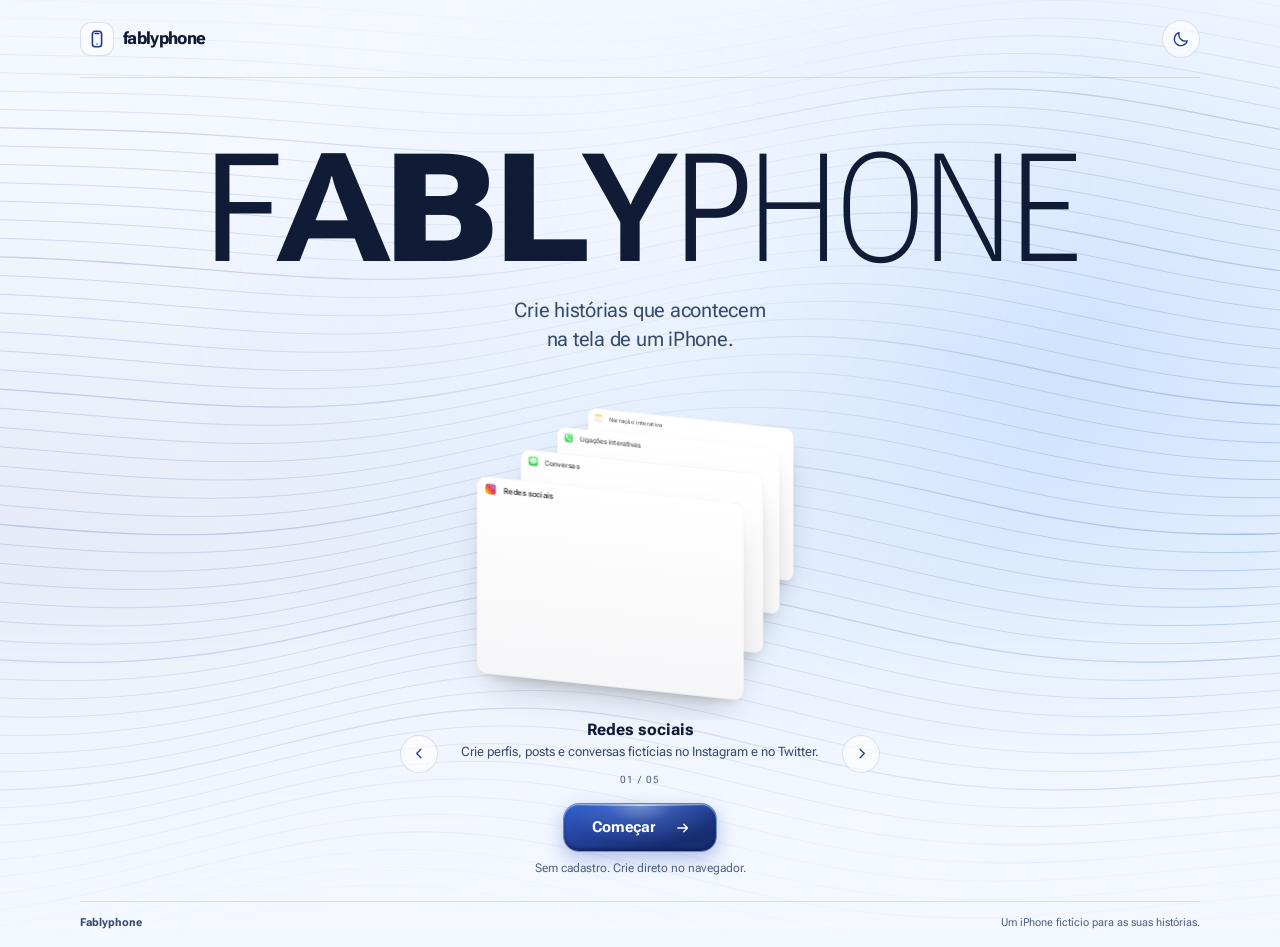
==== commit 2d34fbfc: "update: new index new visuals" ====
--- a/index.html
+++ b/index.html
@@ -1,2326 +1,88 @@
-<!DOCTYPE html><html lang="en"><head><meta charset="utf-8"><meta name="viewport" content="width=device-width, initial-scale=1, viewport-fit=cover"><title>Interactive iPhone Story</title>
-<style>
-:root{color-scheme:light;box-sizing:border-box;padding-top:env(safe-area-inset-top,0px);padding-bottom:env(safe-area-inset-bottom,0px)}
-*{box-sizing:border-box;margin:0;font-family:-apple-system,BlinkMacSystemFont,"SF Pro Text","Helvetica Neue",Arial,"Apple Color Emoji","Segoe UI Emoji","Noto Color Emoji",sans-serif;-webkit-tap-highlight-color:transparent}
-body,body *{-webkit-user-select:none;user-select:none}
-body :is(input:not([readonly]),textarea:not([readonly]),#shareLink,[contenteditable="true"],[contenteditable="true"] *){-webkit-user-select:text;user-select:text}
-img,svg{-webkit-user-drag:none}
-@media(prefers-reduced-motion:no-preference){html:not(.reader-embedded) body{animation:site-fade-in 1.45s ease-out backwards}}
-@keyframes site-fade-in{from{opacity:0}to{opacity:1}}
-html,body{background:#e9e9ee;color:#111}
-body{display:flex;flex-wrap:wrap;gap:28px;justify-content:center;align-items:flex-start;padding:24px 12px}
-.ph{width:min(390px,100%);height:min(844px,88vh);min-height:700px;background:#000;border-radius:56px;padding:10px;box-shadow:0 0 0 2px #3a3a3c,0 24px 60px #0005;flex:none;position:sticky;top:12px}
-.scr{position:relative;width:100%;height:100%;border-radius:46px;overflow:hidden;background:#000;color:#000}
-.sb{position:absolute;top:0;left:0;right:0;height:48px;display:flex;justify-content:space-between;align-items:center;padding:8px 30px 0 36px;font-weight:600;font-size:16px;z-index:25;pointer-events:none;color:#111;-webkit-text-fill-color:#111}
-.sb.dark{color:#111!important}.sb.light{color:#fff!important}.sb.dark #t1,.sb.dark span{color:#111!important}.sb.light #t1,.sb.light span{color:#fff!important}.sb.dark svg,.sb.dark svg *{fill:#111!important;stroke:#111!important}.sb.light svg,.sb.light svg *{fill:#fff!important;stroke:#fff!important}
-.sb.dark #t1{-webkit-text-fill-color:#111!important;text-shadow:none!important}.sb.light #t1{-webkit-text-fill-color:#fff!important;text-shadow:none!important}
-.sb.dark{--status-color:#111!important}.sb.light{--status-color:#fff!important}.sb.dark span,.sb.dark #t1{-webkit-text-fill-color:#111!important;color:#111!important}.sb.light span,.sb.light #t1{-webkit-text-fill-color:#fff!important;color:#fff!important}
-.sb span{display:flex;gap:6px;align-items:center}.sb svg{fill:currentColor;color:inherit}.sb svg [fill="none"]{fill:none}.sb svg [stroke]{stroke:currentColor}
-#statusbar.dark #t1,#statusbar.dark #statusicons{color:#111!important;-webkit-text-fill-color:#111!important}#statusbar.light #t1,#statusbar.light #statusicons{color:#fff!important;-webkit-text-fill-color:#fff!important}#statusbar [data-status-icon],#statusbar [data-status-icon] *{color:inherit}
-.di{position:absolute;top:11px;left:50%;transform:translateX(-50%);width:106px;height:31px;background:#000;border-radius:20px;z-index:26}
-.wp{background:radial-gradient(circle at 20% 15%,#7fb7ff,transparent 55%),radial-gradient(circle at 85% 80%,#ff9ec4,transparent 55%),linear-gradient(160deg,#4a6cf0,#8a5fd8);background-size:cover}
-.lock,.home{position:absolute;inset:0;color:#fff}
-.lock{z-index:22;display:flex;flex-direction:column;align-items:center;padding-top:78px;cursor:pointer;transition:transform .55s cubic-bezier(.4,0,.2,1);text-shadow:0 1px 6px #0003}.lock.up{transform:translateY(-105%)}
-.lock .d{font-size:21px;font-weight:600}.lock .t{font-size:100px;font-weight:600;line-height:1;letter-spacing:-2px;margin-top:-2px}
-.nts{margin-top:auto;width:100%;padding:0 14px;display:flex;flex-direction:column;gap:7px;margin-bottom:96px;text-shadow:none}
-.nf{display:flex;gap:10px;align-items:center;padding:11px 13px;border-radius:22px;background:#e8ecdfcc;backdrop-filter:blur(22px);color:#000}
-.nf .x{flex:1;min-width:0}.nf .l1{display:flex;justify-content:space-between}.nf b{font-size:15px}.nf em{font-style:normal;font-size:13px;color:#6b6b70}.nf p{font-size:15px;line-height:1.2}
-.lk2{position:absolute;bottom:34px;left:0;right:0;display:flex;justify-content:space-between;align-items:center;padding:0 38px;font-size:14px;color:#fffc}
-.cb{width:50px;height:50px;border-radius:50%;background:#2a2f2add;display:grid;place-items:center}.eng{position:absolute;bottom:92px;left:50%;transform:translateX(-50%);display:none}
-.home{padding:62px 14px 0;transition:transform .45s cubic-bezier(.22,.9,.3,1),filter .45s}.home.away{transform:scale(.9);filter:brightness(.72)}
-.wgs{display:grid;grid-template-columns:1fr 1fr;gap:12px;margin-bottom:18px}
-.w{height:168px;border-radius:22px;padding:12px 14px;overflow:hidden;font-size:13px;text-shadow:none}
-.w1{background:#fff;color:#000}.w1 .a{color:#ff3b30;font-weight:600;font-size:15px}.w1 .n{font-size:46px;line-height:1.05;margin-bottom:2px}
-.ev{border-left:3px solid #a45fd6;padding-left:6px;margin-top:5px;font-weight:600;font-size:13px;line-height:1.15}.ev small{display:block;color:#8e8e93;font-weight:400;font-size:12px}
-.w2{background:var(--weather-sky,linear-gradient(#4d9aec,#2f7ddb));position:relative}.w2 b{font-size:15px}.w2 .wx-widget-city{display:block;max-width:calc(100% - 23px);white-space:nowrap;text-overflow:ellipsis;overflow:hidden}.w2 .tp{font-size:46px;font-weight:300;line-height:1;margin:4px 0 22px}.w2 .sn{position:absolute;right:12px;top:10px}
-.grid{display:grid;grid-template-columns:repeat(4,1fr);gap:20px 6px;text-align:center;font-size:11px;text-shadow:0 1px 3px #0006}
-.ap{position:relative;width:60px;margin:0 auto 5px}.ic{width:60px;height:60px;border-radius:13.5px;overflow:hidden;cursor:pointer;transition:transform .15s,filter .15s}.ic:active{transform:scale(.88);filter:brightness(.8)}.ic svg,.ic img{display:block;width:100%;height:100%;border-radius:inherit}.ic{isolation:isolate}
-.bg{position:absolute;top:-7px;right:-7px;min-width:23px;height:23px;border-radius:12px;background:#ff3b30;color:#fff;font-size:15px;font-weight:500;display:grid;place-items:center;padding:0 6px;border:0;z-index:2;text-shadow:none}
-.srch{position:absolute;bottom:116px;left:50%;transform:translateX(-50%);padding:4px 20px;border-radius:16px;background:#0004;backdrop-filter:blur(10px);font-size:12px;font-weight:500}
-.dock{position:absolute;left:10px;right:10px;bottom:20px;height:92px;border-radius:34px;background:#3a3f3a55;backdrop-filter:blur(24px);display:flex;justify-content:space-around;align-items:center}.dock .ap{margin:0}
-#app{position:absolute;inset:0;background:#fff;z-index:10;display:none;flex-direction:column;padding-top:48px;transition:transform .42s cubic-bezier(.22,.9,.3,1),opacity .28s,border-radius .42s}
-#app.on{display:flex}#app.pre{transform:scale(.15);opacity:0;border-radius:60px}
-.hi{position:absolute;bottom:8px;left:50%;transform:translateX(-50%);width:136px;height:5px;border-radius:3px;background:#fff;z-index:30;cursor:pointer;mix-blend-mode:difference}
-.nv{display:flex;justify-content:space-between;align-items:center;padding:6px 16px 0;color:#0a84ff;font-size:17px;min-height:36px}.nv a{cursor:pointer;display:flex;align-items:center;gap:2px}
-.lg{font-size:34px;font-weight:700;padding:0 16px 8px}.bd{flex:1;overflow:auto;padding-bottom:30px}
-.sbar{margin:0 16px 8px;background:#7676801f;border-radius:10px;padding:7px 10px;color:#8e8e93;font-size:17px;display:flex;align-items:center;gap:8px}.sbar svg{width:18px;height:18px;flex:none;stroke:#8e8e93}.sbar span{line-height:1}
-.r2{position:relative;display:flex;gap:11px;padding:10px 16px;cursor:pointer}.r2::after{content:"";position:absolute;left:74px;right:0;bottom:0;border-bottom:.5px solid #d9d9dc}
-.r2 .x{flex:1;min-width:0}.r2 .l1{display:flex;justify-content:space-between;gap:8px}.r2 b{font-weight:600;font-size:17px}.r2 em{font-style:normal;color:#8e8e93;font-size:15px;white-space:nowrap}
-.r2 p{color:#8e8e93;font-size:15px;line-height:1.25;margin-top:1px;display:-webkit-box;-webkit-line-clamp:2;-webkit-box-orient:vertical;overflow:hidden}
-.ml .r2{padding:10px 16px 10px 26px;gap:0}.ml .r2::after{left:26px}.ml .r2 p.s{color:#000;font-size:16px}.ml .r2 .dot{position:absolute;left:8px;top:17px}
-.mt{display:flex;justify-content:space-between;align-items:center;padding:10px 20px 26px;border-top:.5px solid #d1d1d6;background:#f7f7f8;font-size:11px}
-.av{display:grid;place-items:center;border-radius:50%;background:linear-gradient(#b4b8c4,#8b8f9c) center/cover;color:#fff;font-style:normal;font-weight:600;flex:none}
-.dot{width:10px;height:10px;border-radius:50%;background:#0a84ff;flex:none}
-.th-h{display:flex;justify-content:space-between;align-items:flex-start;padding:2px 10px 6px;background:#f7f7f8;border-bottom:.5px solid #d1d1d6}
-.ci-screen{position:absolute;inset:0;background:#fff;z-index:15;display:flex;flex-direction:column;color:#111}.ci-nav{height:94px;padding:50px 14px 8px;display:flex;align-items:flex-start;justify-content:space-between;border-bottom:.5px solid #e5e5ea}.ci-nav a{color:#0a84ff;font-size:17px;display:flex;align-items:center}.ci-nav a span{margin-left:-4px}.ci-nav button{border:0;background:none;color:#0a84ff;font-size:17px}.ci-body{overflow:auto;flex:1;background:#f2f2f7;padding-bottom:24px}.ci-profile{height:190px;display:flex;flex-direction:column;align-items:center;justify-content:flex-end;padding-bottom:16px;background:#fff}.ci-profile h2{font-size:25px;margin-top:8px}.ci-actions{display:flex;justify-content:center;gap:12px;padding:14px 20px;background:#fff}.ci-actions div{width:76px;text-align:center;color:#0a84ff;font-size:11px}.ci-actions i{width:56px;height:56px;border-radius:50%;background:#e9e9eb;display:grid;place-items:center;margin:0 auto 5px;font-style:normal}.ci-list{margin:16px 14px 0;border-radius:12px;background:#fff;overflow:hidden}.ci-list div{min-height:52px;padding:10px 14px;display:flex;flex-direction:column;justify-content:center}.ci-list small{color:#8e8e93;font-size:12px}.ci-list b{font-size:17px;color:#0a84ff;font-weight:500}.ci-list span{font-size:17px;color:#0a84ff}.ci-toggle div{flex-direction:row;align-items:center;justify-content:space-between}.ci-toggle div span{color:#111}.ci-toggle i{width:51px;height:31px;border-radius:16px;background:#34c759;position:relative}.ci-toggle i::after{content:"";position:absolute;width:27px;height:27px;border-radius:50%;background:#fff;right:2px;top:2px}.ci-danger span{color:#ff3b30!important;text-align:center}
-.tc{display:flex;flex-direction:column;align-items:center;gap:2px;font-size:11px}.th-h a{cursor:pointer;padding-top:8px}
-#th{display:flex;flex-direction:column;gap:2px;padding:10px 14px}
-.dv{align-self:center;font-size:11px;color:#8e8e93;margin:8px 0 4px;text-align:center}.sn2{font-size:11px;color:#8e8e93;margin:6px 0 1px 12px}
-.b{position:relative;max-width:74%;padding:7px 13px;border-radius:18px;font-size:17px;line-height:1.28;word-wrap:break-word;cursor:pointer}
-.b.me{align-self:flex-end;background:#0b84fe;color:#fff}.b.th{align-self:flex-start;background:#e9e9eb}
-.b.tail{margin-bottom:6px}.b.tail::before,.b.tail::after{content:"";position:absolute;bottom:0;height:18px}
-.b.me.tail::before{right:-7px;width:20px;background:#0b84fe;border-bottom-left-radius:16px 14px}.b.me.tail::after{right:-26px;width:26px;background:#fff;border-bottom-left-radius:10px}
-.b.th.tail::before{left:-7px;width:20px;background:#e9e9eb;border-bottom-right-radius:16px 14px}.b.th.tail::after{left:-26px;width:26px;background:#fff;border-bottom-right-radius:10px}
-.dl{align-self:flex-end;font-size:11px;color:#8e8e93;font-weight:500}
-@keyframes pop{from{transform:scale(.4);opacity:0}to{transform:none;opacity:1}}
-.b.pop{animation:pop .3s cubic-bezier(.3,1.5,.5,1);transform-origin:bottom right}.b.th.pop{transform-origin:bottom left}
-.chips{display:flex;gap:6px;padding:6px 12px 0;font-size:12px}.chips button{border:0;border-radius:12px;background:#e9e9eb;padding:4px 10px;color:#3c3c43}
-.cmp{display:flex;gap:8px;align-items:center;padding:6px 12px 24px}
-.pl{width:32px;height:32px;border-radius:50%;background:#e9e9eb;display:grid;place-items:center;font-size:22px;color:#6b6b70;flex:none}
-.pill{flex:1;display:flex;align-items:center;border:1px solid #d1d1d6;border-radius:18px;padding:2px 3px 2px 12px}.pill input{flex:1;border:0;outline:0;font-size:17px;min-width:0;background:none}
-.pill button{width:28px;height:28px;border-radius:50%;border:0;background:#0b84fe;color:#fff;font-size:16px;cursor:pointer}
-.mb2{padding:12px 16px}.mb2 h3{font-size:22px;margin-bottom:6px}.mb2 .m{color:#8e8e93;font-size:14px}
-.sg{background:#f2f2f7;padding:0 16px 20px}.sg h2{font-size:22px;font-weight:700;margin:22px 0 8px}
-.fv{display:grid;grid-template-columns:repeat(4,1fr);gap:12px 10px;text-align:center;font-size:10px;color:#333}.fv i{display:grid;place-items:center;width:64px;height:64px;border-radius:16px;background:#fff;margin:0 auto 6px;font-style:normal;font-size:28px;font-weight:700}
-.cd{background:#fff;border-radius:14px;padding:14px 16px;font-size:16px;line-height:1.3}.pv{display:flex;gap:14px;align-items:center}.pv-copy{flex:1;line-height:1.25;color:#1c1c1e}.pv-label{display:block;font-size:14px;font-weight:500;color:#6b6b73;margin-top:2px}.pv-title{display:block;font-size:20px;font-weight:500;color:#111;margin-top:4px}.pv-copy b{font-weight:700}.pv-ic{width:86px;height:86px;border-radius:18px;background:#f6f6f8;display:grid;place-items:center;flex:none}.pv-ic svg{width:54px;height:54px}.pv-ic .shield-fill{fill:#fff}.pv-ic .shield-stroke{fill:none;stroke:#111;stroke-width:1.7;stroke-linecap:round;stroke-linejoin:round}
-.sf{display:flex;align-items:center;gap:10px;padding:12px 16px;border-bottom:.5px solid #e5e5ea;font-size:16px}.sf:last-child{border:0}.sf span{flex:1;cursor:pointer}.sf a{color:#8e8e93;cursor:pointer;padding:0 4px}
-.sa{border-top:.5px solid #d1d1d6;background:#f2f2f7;padding:8px 14px 24px}.ab{display:flex;align-items:center;background:#fff;border-radius:12px;padding:0 12px;height:44px;gap:10px;font-weight:700;font-size:14px}.ab input{flex:1;border:0;outline:0;text-align:center;font-size:16px;font-weight:400;min-width:0;background:none}
-.tb{display:flex;justify-content:space-around;padding-top:12px}
-.map{position:relative;height:440px;background:#e7eddf;overflow:hidden;flex:none;touch-action:none}.map-world{position:absolute;width:1600px;height:1000px;left:50%;top:50%;margin-left:-800px;margin-top:-500px;transform-origin:center;transition:transform .18s}.map-world svg{display:block;width:100%;height:100%}.pin{position:absolute;width:34px;height:42px;border:0;padding:0;background:none;font-size:30px;filter:drop-shadow(0 3px 3px #0005);transform:translate(-50%,-100%) scale(1);cursor:pointer}.pin.sel{font-size:38px;z-index:3}.pin-label{position:absolute;left:26px;top:-10px;white-space:nowrap;padding:5px 8px;border-radius:8px;background:#fffffff7;color:#111;font-size:12px;font-weight:700;box-shadow:0 2px 8px #0004}.pin.sel .pin-label{background:#0a84ff;color:#fff}.map-search{position:absolute;top:12px;left:12px;right:12px;height:42px;z-index:5;border-radius:21px;background:#fffffff2;box-shadow:0 3px 14px #0003;display:flex;align-items:center;gap:8px;padding:0 12px}.map-search input{flex:1;min-width:0;border:0;outline:0;background:none;font-size:16px}.map-control{position:absolute;right:12px;z-index:5;width:38px;height:38px;border:0;border-radius:10px;background:#fffffff2;box-shadow:0 2px 10px #0003;font-size:22px;cursor:pointer}.map-plus{top:66px}.map-minus{top:108px}.map-locate{bottom:12px}.map-card{position:absolute;left:10px;right:10px;bottom:10px;z-index:4;border-radius:16px;background:#fffffff5;box-shadow:0 3px 16px #0003;padding:12px}.map-card b{display:block;font-size:17px}.map-card p{font-size:13px;color:#8e8e93;margin-top:3px}.map-card .acts{display:flex;gap:8px;margin-top:10px}.map-card button{flex:1;border:0;border-radius:8px;background:#f2f2f7;padding:8px;color:#0a84ff;font-weight:600}.map-card button.go{background:#0a84ff;color:#fff}
-.cl{display:flex;justify-content:space-between;align-items:center;padding:12px 18px;border-bottom:.5px solid #e5e5ea}.cl b.t{font-size:38px;font-weight:300}
-.p4{display:grid;grid-template-columns:repeat(4,1fr);gap:1.5px}.p4.p3{grid-template-columns:repeat(3,1fr)}.p4 div{aspect-ratio:1;background:#ddd center/cover}
-.photos-grid{display:grid;grid-template-columns:repeat(4,1fr);gap:2px}.photos-grid div{aspect-ratio:1;background:#ddd center/cover}
-.tab{display:flex;justify-content:space-around;align-items:center;padding:8px 0 24px;border-top:.5px solid #dbdbdb;background:#fff}.tab a{cursor:pointer}
-.igh{display:flex;justify-content:space-between;align-items:center;padding:4px 14px}.igh .w0{font:italic 600 28px "Snell Roundhand","Segoe Script","Brush Script MT",cursive}.ig-logo img{display:block;width:112px;height:auto;max-height:32px;object-fit:contain}.ig-logo{font-family:"Brush Script MT","Segoe Script","Snell Roundhand",cursive;font-size:29px;font-weight:700;letter-spacing:-1.4px;line-height:1}
-.sts{display:flex;gap:12px;padding:8px 12px;overflow:auto;border-bottom:.5px solid #dbdbdb}.st{font-size:11px;text-align:center;width:66px;flex:none;white-space:nowrap;overflow:hidden;text-overflow:ellipsis;cursor:pointer}
-.ring{padding:2.5px;border-radius:50%;background:linear-gradient(45deg,#feda75,#fa7e1e,#d62976,#962fbf);margin-bottom:3px;display:inline-block;cursor:pointer}.ring.no{background:#dbdbdb;padding:1.5px}.ring .av{border:2.5px solid #fff}
-.po .h{display:flex;align-items:center;gap:9px;padding:8px 12px;font-size:14px;font-weight:600}.po .h span{margin-left:auto;font-size:20px;cursor:pointer}.po .h u{text-decoration:none;cursor:pointer}
-.po .pi{position:relative;aspect-ratio:1;background:#ccc center/cover;display:grid;place-items:center;font-size:50px;color:#fff;overflow:hidden}
-.po .ac{display:flex;gap:14px;padding:10px 12px 4px;align-items:center}.po .ac :last-child{margin-left:auto}.po .ac a{cursor:pointer;display:flex}
-.po p{padding:1px 12px;font-size:14px;line-height:1.35}.po .g{color:#737373;cursor:pointer}.po .w{font-size:10px;color:#737373;text-transform:uppercase;padding-bottom:14px}
-@keyframes hb{0%{transform:scale(.3);opacity:0}30%{transform:scale(1.2);opacity:1}100%{transform:scale(1);opacity:0}}.hb{position:absolute;font-size:90px;animation:hb .8s forwards;pointer-events:none;color:#fff}
-.cm{display:flex;gap:10px;padding:10px 14px;font-size:14px;line-height:1.35;align-items:flex-start}.cm div{flex:1}
-.pr{display:flex;align-items:center;gap:22px;padding:12px 16px}.sts2{display:flex;flex:1;justify-content:space-around;text-align:center;font-size:13px}.sts2 b{display:block;font-size:17px}
-.bs{display:flex;gap:6px;padding:4px 16px 14px}.bs button{flex:1;border:0;border-radius:8px;padding:7px;background:#efefef;font-weight:600;font-size:14px}.bs button.bl{background:#0095f6;color:#fff}
-.sv{position:absolute;inset:0;background:#111;z-index:12;padding-top:56px;cursor:pointer}.sv .pg{position:absolute;top:52px;left:10px;right:10px;height:2px;background:#fff5;border-radius:2px;z-index:2}.sv .pg i{display:block;height:100%;background:#fff;width:0;animation:pg 5s linear forwards}@keyframes pg{to{width:100%}}
-.sv .sh{position:absolute;top:62px;left:12px;display:flex;gap:8px;align-items:center;color:#fff;font-weight:600;z-index:2;font-size:14px}.sv .si{position:absolute;inset:0;background:#333 center/cover}
-#md{position:absolute;inset:0;background:#0007;z-index:40;display:none;align-items:center;justify-content:center;padding:18px}
-.mb{background:#fff;border-radius:18px;padding:16px;width:100%;max-height:90%;overflow:auto;font-size:15px}
-.mb label{display:block;font-size:12px;color:#6b6b70;margin-top:10px}.mb input,.mb textarea,.mb select{width:100%;border:1px solid #d1d1d6;border-radius:8px;padding:8px;font-size:15px;margin-top:3px;background:#fff}.mb textarea{min-height:76px}.mb .ck{display:flex;gap:8px;align-items:center;font-size:15px;color:#000;margin:6px 0}.mb .ck input{width:auto;margin:0}
-.bt{display:flex;gap:8px;justify-content:flex-end;margin-top:14px}.bt button{border:0;border-radius:8px;padding:8px 14px;background:#eee;font-size:15px}.bt button:last-child{background:#0a84ff;color:#fff}
-.pn{background:#fff;border-radius:20px;padding:18px;width:min(340px,100%);display:flex;flex-direction:column;gap:9px;font-size:14px}
-.pc h1{font-size:20px}.pc h2{font-size:15px;margin-top:10px;padding-top:10px;border-top:1px solid #eee}.pc p{color:#6b6b70;line-height:1.4;font-size:13px}.pc label{display:flex;flex-direction:column;gap:3px;font-size:12px;color:#6b6b70}
-.pc input[type=text],.pc select,.pc textarea{padding:8px;border-radius:8px;border:1px solid #d1d1d6;font-size:14px;font-family:inherit}
-.pc input[type=date]{width:100%;height:38px;padding:8px;border-radius:8px;border:1px solid #d1d1d6;font-size:14px;font-family:inherit;background:#fff;color:#111;-webkit-text-fill-color:#111}
-.pc button{padding:9px;border-radius:8px;border:0;background:#0a84ff;color:#fff;font-size:14px;cursor:pointer;transition:transform .12s ease,filter .12s ease,box-shadow .12s ease}.pc button:active{transform:scale(.96);filter:brightness(.92)}.pc .g{background:#8e8e93}.pc .row2b{display:flex;gap:8px;margin-top:8px}.pc .row2b button{flex:1;min-width:0}
-.pc .ck{flex-direction:row;align-items:center;gap:8px;font-size:14px;color:#111}
-.cr{display:flex;align-items:center;gap:10px;padding:3px 0}.cr span{flex:1}.cr a{cursor:pointer;color:#ff3b30}.msg-panel h2{margin:0;padding:0;border:0;font-size:17px}.msg-panel p{margin-top:4px}.msg-panel-head{display:flex;align-items:flex-start;justify-content:space-between;gap:14px;margin-bottom:12px}.msg-panel-heading{flex:1;min-width:0}.msg-panel-toggle{flex:none;min-width:74px;padding:10px 14px}.msg-panel-body{display:flex;flex-direction:column;gap:10px}.msg-panel-actions{display:flex}.msg-panel-actions button{width:100%;max-width:220px}.msg-panel-label{display:flex;flex-direction:column;gap:2px;margin-top:2px;color:#6b6b70}.msg-panel-label small{font-size:11px;color:#8e8e93}.person-list{display:flex;flex-direction:column;gap:8px}.msg-panel .cr{padding:8px 0 10px;border-bottom:1px solid #ececf1;align-items:center}.msg-panel .cr:last-child{border-bottom:0}.msg-panel .cr span{line-height:1.3;min-width:0}.msg-panel .cr a{padding:2px 4px}.msg-panel .cr .read-toggle{color:#0a84ff;font-weight:500}.msg-panel .cr.empty,.msg-panel .cr.empty:last-child{border-bottom:0;padding:2px 0}
-.scr input,.scr textarea,.scr select{color:#000;-webkit-text-fill-color:#000;caret-color:#0a84ff}
-.scr ::placeholder{color:#8e8e93;-webkit-text-fill-color:#8e8e93;opacity:1}
-.nh2{font-size:19px;font-weight:700;padding:14px 20px 6px}
-.nc{background:#fff;border-radius:12px;margin:0 16px;overflow:hidden}
-.nr{position:relative;padding:9px 16px;cursor:pointer;font-size:15px;color:#000}.nr+.nr::before{content:"";position:absolute;top:0;left:16px;right:0;border-top:.5px solid #d9d9dc}
-.nr b{font-size:16px;font-weight:600;display:block;margin-bottom:1px;white-space:nowrap;overflow:hidden;text-overflow:ellipsis}.nr div{white-space:nowrap;overflow:hidden;text-overflow:ellipsis}.nr em{font-style:normal;color:#8e8e93;margin-left:8px}
-.nr.fr{display:flex;align-items:center;gap:12px;font-size:17px;padding:12px 16px}.nr.fr em{margin-left:auto}
-.nd{text-align:center;color:#8e8e93;font-size:12px;margin:6px 0 14px}
-.ntt{width:100%;border:0;outline:0;font-size:28px;font-weight:700;background:none;margin-bottom:6px;padding:0}
-.nbd{width:100%;border:0;outline:0;resize:none;font-size:17px;line-height:1.35;background:none;font-family:inherit;display:block;overflow:hidden;padding:0}
-.pn{background:none;padding:0;gap:12px;border-radius:0}
-.pc{background:#fff;border-radius:18px;padding:16px;display:flex;flex-direction:column;gap:9px}
-.pc h2{margin:0;padding:0;border:0;font-size:16px}
-.pc input,.pc select,.pc textarea{color:#111;-webkit-text-fill-color:#111;background:#fff}
-.sxr{position:relative;display:flex;align-items:center;gap:12px;padding:0 16px;height:44px;font-size:17px;color:#000}.sxr::after{content:"";position:absolute;left:57px;right:0;bottom:0;border-bottom:.5px solid #d9d9dc}.sxr:last-child::after{display:none}.sxr span{flex:1}.sxr em{font-style:normal;color:#8e8e93}
-.sxr.pf2{height:auto;padding:12px 16px;cursor:pointer}.sxr.pf2::after{display:none}
-.si2{width:29px;height:29px;border-radius:7px;display:grid;place-items:center;flex:none}
-.tg{width:51px;height:31px;border-radius:16px;background:#e9e9eb;position:relative;margin-left:auto;cursor:pointer;transition:.2s;flex:none}.tg u{position:absolute;top:2px;left:2px;width:27px;height:27px;border-radius:50%;background:#fff;box-shadow:0 2px 4px #0003;transition:.2s}.tg.on{background:#34c759}.tg.on u{left:22px}
-.seg{display:flex;background:#7676801f;border-radius:9px;padding:2px;font-size:13px;font-weight:600;color:#000}.seg span{padding:4px 20px;border-radius:7px;cursor:pointer}.seg .on{background:#fff;box-shadow:0 1px 3px #0002}
-.cr2{position:relative;display:flex;align-items:center;gap:8px;padding:8px 16px 8px 10px;cursor:pointer}.cr2::after{content:"";position:absolute;left:40px;right:0;bottom:0;border-bottom:.5px solid #d9d9dc}
-.cr2 .g0{width:22px;display:grid;place-items:center;flex:none}.cr2 .x{flex:1;min-width:0}.cr2 b{font-weight:500;font-size:17px;display:block}.cr2 p{color:#8e8e93;font-size:14px}.cr2 em{font-style:normal;color:#8e8e93;font-size:16px}.cr2 a{display:flex;margin-left:6px}
-.mn{width:22px;height:22px;border-radius:50%;background:#ff3b30;color:#fff;display:grid;place-items:center;font-size:18px;flex:none}
-.cmh{display:flex;justify-content:space-between;align-items:center;padding:0 16px 6px}.cmh b{font-size:34px;font-weight:700}.cmh span{display:flex;gap:26px;color:#ff3b30;font-size:34px;line-height:1}.cmh a{cursor:pointer}
-.cwd{display:grid;grid-template-columns:repeat(7,1fr);text-align:center;font-size:11px;color:#8e8e93;padding:2px 0 3px;border-bottom:.5px solid #c8c8cc}
-.rw{display:grid;grid-template-columns:repeat(7,1fr);border-bottom:.5px solid #e5e5ea}.cd2{display:flex;flex-direction:column;align-items:center;padding-top:5px;height:54px;cursor:pointer}
-.cd2 i{font-style:normal;font-size:22px;width:34px;height:34px;display:grid;place-items:center;border-radius:50%;color:#000}.cd2 i.wk{color:#8e8e93}.cd2 i.t0{color:#ff3b30;font-weight:600}.cd2 i.sel{background:#000;color:#fff}.cd2 i.sel.t{background:#ff3b30}
-.cd2 s{width:5px;height:5px;border-radius:50%;margin-top:3px}.cd2 s.dt{background:#c4c4c7}
-.cev{border-top:.5px solid #c8c8cc;padding:8px 16px}.ev2{display:flex;align-items:center;gap:12px;padding:9px 0;font-size:17px;cursor:pointer}.ev2 u{width:4px;align-self:stretch;border-radius:2px;flex:none}.ev2 span{flex:1}.ev2 em{font-style:normal;color:#8e8e93;font-size:14px;white-space:nowrap}
-.ctb{display:flex;justify-content:space-around;padding:12px 0 28px;background:#f7f7f8;border-top:.5px solid #d1d1d6;color:#ff3b30;font-size:17px}.ctb a{cursor:pointer}
-.pbio{padding:2px 16px 12px;font-size:14px;line-height:1.35}.lnk{display:flex;gap:4px;align-items:center;color:#00376b;font-weight:600;margin-top:2px}
-.bs .ic1{flex:none;width:40px}.ptab{display:flex;border-bottom:.5px solid #dbdbdb}.ptab span{flex:1;display:grid;place-items:center;padding:10px;border-bottom:1.5px solid transparent}.ptab span.on{border-color:#000}
-.p4.pgd div{aspect-ratio:3/4;position:relative}.vi{position:absolute;top:7px;right:7px;display:flex}.vw{position:absolute;left:7px;bottom:7px;color:#fff;font-size:12px;font-weight:600;text-shadow:0 1px 3px #0008}
-.lock .t{white-space:nowrap}
-.pwd{position:absolute;inset:0;z-index:23;opacity:0;pointer-events:none;transition:opacity .35s;backdrop-filter:blur(34px) brightness(.58);-webkit-backdrop-filter:blur(34px) brightness(.58);background:linear-gradient(160deg,#0004,#0008);display:flex;flex-direction:column;align-items:center;color:#fff;padding-top:112px}
-.pwd.on{opacity:1;pointer-events:auto}.pwd .pt0{font-size:19px;font-weight:500;margin-bottom:26px}
-.pwd .plock{height:22px;margin-bottom:9px;display:grid;place-items:center}
-.pdots{display:flex;gap:18px;height:16px;margin-bottom:46px}.pdots i{width:14px;height:14px;border-radius:50%;border:1.5px solid #fff;transition:background .1s}.pdots i.f{background:#fff}
-@keyframes sh{0%,100%{transform:translateX(0)}15%{transform:translateX(-14px)}30%{transform:translateX(12px)}45%{transform:translateX(-10px)}60%{transform:translateX(8px)}75%{transform:translateX(-4px)}}.pdots.shake{animation:sh .45s}
-.keys{display:grid;grid-template-columns:repeat(3,78px);gap:14px 22px}.key{width:78px;height:78px;border-radius:50%;background:#ffffff2e;display:flex;flex-direction:column;align-items:center;justify-content:center;transition:background .4s;cursor:pointer;user-select:none;-webkit-user-select:none}.key:active{background:#ffffff99;transition:none}.key b{font-size:34px;font-weight:300;line-height:1}.key small{font-size:10px;letter-spacing:2px;height:11px}
-.pwb{position:absolute;bottom:42px;left:0;right:0;display:flex;justify-content:space-between;padding:0 52px;font-size:17px}.pwb span{cursor:pointer}
-.r2 .ud{position:absolute;left:4px;top:50%;margin-top:-5px}
-.cm.rp{margin-left:44px;padding-top:4px}.cs{color:#737373;font-size:12px;margin-top:3px;display:flex;gap:14px}.cs span{cursor:pointer;font-weight:600}.vr{margin:0 14px 4px 58px;font-size:12px;color:#737373;font-weight:600;cursor:pointer}.rb{background:#efefef;padding:6px 14px;font-size:12px;color:#555;display:flex;justify-content:space-between}
-.car{display:flex;overflow-x:auto;scroll-snap-type:x mandatory;width:100%;scrollbar-width:none}.car::-webkit-scrollbar{display:none}.car>div{flex:none;width:100%;aspect-ratio:1;scroll-snap-align:center;background:#ccc center/cover}
-.cnt{position:absolute;top:10px;right:10px;background:#000a;color:#fff;font-size:12px;padding:3px 9px;border-radius:12px}
-.po .ac{position:relative}.dts{position:absolute;left:50%;transform:translateX(-50%);display:flex;gap:4px}.dts i{width:6px;height:6px;border-radius:50%;background:#c7c7c7}.dts i.on{background:#0095f6}
-.scr button{color:#000;font-family:inherit}
-.col{width:min(340px,100%);display:flex;flex-direction:column;gap:12px}
-.story-drawer{position:fixed;left:-328px;top:16px;width:340px;z-index:80;transition:left .28s ease;filter:drop-shadow(0 10px 24px #0002)}
-.story-drawer::after{content:"Histórias";position:absolute;left:328px;top:36px;width:82px;height:34px;border-radius:0 17px 17px 0;background:#fff;box-shadow:4px 4px 12px #0002;display:grid;place-items:center;color:#0a84ff;font-size:12px;font-weight:700;cursor:pointer}
-.story-drawer:hover,.story-drawer:focus-within{left:12px}
-.story-drawer .pc{width:340px;max-height:calc(100vh - 32px);overflow:auto}
-html.reader-mode .col{display:none!important}
-html.reader-mode .story-drawer{display:none!important}
-html.reader-mode,html.reader-mode body{width:100%;height:100%;margin:0;padding:0;background:#000;overflow:hidden}
-html.reader-mode body{display:block}
-html.reader-mode .ph{width:100%;height:100%;min-height:0;padding:0;border-radius:0;box-shadow:none;background:#000;position:static;flex:none;top:auto}
-html.reader-mode .scr{border-radius:46px;height:100%;background:#000}
-#personagensBody #cl{margin-top:10px}.pc [data-s="msg"] #cl+button,#personagensBody>button{display:block;margin-top:12px}.pc #personagensBody{padding-bottom:2px}
-.share-error{position:fixed;z-index:200;left:50%;top:50%;transform:translate(-50%,-50%);width:min(360px,calc(100vw - 32px));padding:18px 20px;border-radius:16px;background:#fff;color:#111;text-align:center;font-size:15px;line-height:1.4;box-shadow:0 14px 44px #0004}
-@media(max-width:1180px){.ph{order:-1}}
-.pmod{position:fixed;inset:0;background:#0007;z-index:100;display:none;align-items:center;justify-content:center;padding:18px}.pmod .mb{max-width:380px}
-.pmod input,.pmod select,.pmod textarea{color:#111;-webkit-text-fill-color:#111;background:#fff}
-.sndr{display:flex;flex-wrap:wrap;gap:6px}.sndr button{padding:7px 12px}
-.conv-action{display:flex;flex-direction:column;gap:12px}.conv-current{background:#f2f2f7;border-radius:12px;padding:12px}.conv-current b{display:block;font-size:16px}.conv-current span{display:block;color:#8e8e93;font-size:13px;margin-top:3px}.conv-section{border-top:.5px solid #d1d1d6;padding:12px 0 0}.conv-section h3{font-size:13px;color:#6b6b70;margin:0 0 10px}.sender-list{display:flex;flex-wrap:wrap;gap:8px}.sender-list button{border:1px solid #d1d1d6;border-radius:16px;background:#fff;padding:7px 11px;color:#111;font-size:14px}.sender-list button.on{border-color:#0a84ff;background:#0a84ff;color:#fff}.conv-section>.conv-row{display:block;width:100%;margin-top:8px}.conv-section>.conv-row:first-of-type{margin-top:0}.pc .conv-row{width:100%;border:0;border-radius:10px;background:#f2f2f7!important;color:#0a84ff!important;text-align:left;padding:10px 12px;font-size:15px}.pc .conv-row.warn{color:#ff3b30!important}
-.cm>div{flex:1;min-width:0}.cm>div.aw{flex:none}
-.lock .d{font-size:21px;font-weight:400;letter-spacing:.2px;opacity:.95}
-.lock .t{font-family:-apple-system,"SF Pro Display","SF Pro Rounded",system-ui,"Helvetica Neue",Arial,sans-serif;font-size:106px;font-weight:700;letter-spacing:-2px;line-height:1;-webkit-font-smoothing:antialiased;text-rendering:geometricPrecision;opacity:.96}
-.cb{width:52px;height:52px;border-radius:50%;background:linear-gradient(145deg,#ffffff50,#ffffff14 55%,#ffffff30);backdrop-filter:blur(16px) saturate(1.8);-webkit-backdrop-filter:blur(16px) saturate(1.8);border:1px solid #ffffff59;box-shadow:inset 0 1.5px 1px #ffffffaa,inset 0 -1px 2px #ffffff30,0 6px 16px #0003;display:grid;place-items:center}
-.nf{background:linear-gradient(145deg,#ffffffb0,#ffffff80);border:1px solid #ffffff66;box-shadow:inset 0 1px 1px #ffffffcc,0 6px 18px #0002}
-.wxb{color:#fff;padding-bottom:10px}.wtop{text-align:center;padding:10px 0 18px;text-shadow:0 1px 3px #0002}.wcity{font-size:34px}.wtemp{font-size:96px;font-weight:200;line-height:1;margin-left:18px}.wcnd{font-size:20px;font-weight:500}
-.wc{background:#ffffff2e;backdrop-filter:blur(18px);-webkit-backdrop-filter:blur(18px);border-radius:16px;margin:0 14px 10px;padding:10px 14px;color:#fff}.wc h4{font-size:12px;font-weight:600;opacity:.8;text-transform:uppercase;padding-bottom:8px;border-bottom:.5px solid #ffffff40;margin-bottom:8px;letter-spacing:.3px;display:flex;gap:6px;align-items:center}
-.whr{display:flex;gap:20px;overflow-x:auto;scrollbar-width:none}.wh{display:flex;flex-direction:column;align-items:center;gap:6px;font-size:14px;flex:none}.wh b{font-weight:600;font-size:17px}
-.wd{display:flex;align-items:center;gap:10px;padding:7px 0;border-top:.5px solid #ffffff30;font-size:18px}.wd:first-of-type{border:0}.wd span{width:56px;font-weight:500}.wd em{font-style:normal;opacity:.65;width:32px;text-align:right}.wd b{width:32px;font-weight:500}
-.wbar{flex:1;height:5px;border-radius:3px;background:#0003;position:relative}.wbar i{position:absolute;top:0;bottom:0;border-radius:3px;background:linear-gradient(90deg,#7fd1ff,#ffd60a)}
-.wg2{display:grid;grid-template-columns:1fr 1fr;gap:10px;margin:0 14px 10px}.wg2 .wc{margin:0}.wg2 b{font-size:30px;font-weight:400}
-.wtb{display:flex;justify-content:space-between;padding:12px 24px 26px;background:#0002;backdrop-filter:blur(20px)}
-
-/* v2 — glass, tactility, editorial panels */
-:root{--glass-edge:rgba(255,255,255,.72)}
-body{background:radial-gradient(90% 90% at 20% 0%,#f7f9ff,#e7e8ef 75%)}
-.pc{background:rgba(255,255,255,.76);border:1px solid var(--glass-edge);box-shadow:0 9px 35px #36457212,inset 0 1px #fff;backdrop-filter:blur(28px) saturate(165%);-webkit-backdrop-filter:blur(28px) saturate(165%);border-radius:24px;transition:box-shadow .23s,transform .23s}
-.pc:hover{box-shadow:0 15px 42px #36457220,inset 0 1px #fff}
-.pc h2{display:flex;justify-content:space-between;align-items:center;font-size:15px;letter-spacing:-.3px}
-.pc .panel-help-text{display:none}.pc.show-help .panel-help-text{display:block}
-.pc .panel-help-toggle{width:23px;min-width:23px;height:23px;padding:0!important;border-radius:50%;background:#e5e5eb!important;color:#666!important;font-size:13px;font-weight:700;box-shadow:none}
-.pc.show-help .panel-help-toggle{background:#0a84ff!important;color:#fff!important}
-.pc button,.bt button,.mb button{transition:transform .25s cubic-bezier(.18,1.8,.4,1),box-shadow .22s,filter .22s}
-.pc button:hover,.bt button:hover,.mb button:hover{filter:brightness(1.04);box-shadow:0 5px 13px #007aff25;transform:translateY(-1px)}
-.pc button:active,.bt button:active,.mb button:active{transform:scale(.95);filter:brightness(.92)}
-.pc button:not(.g):not(.panel-help-toggle){background:linear-gradient(180deg,#36a0ff,#0076f5);box-shadow:inset 0 1px #ffffff77,0 3px 8px #0677e32b}
-.pc .g{background:linear-gradient(180deg,#a4a4ae,#83838b)}
-.pc input:not([type=file]):not([type=checkbox]),.pc select,.pc textarea{border:1px solid #d9dce7;border-radius:11px;min-height:38px;transition:border-color .2s,box-shadow .2s}
-.pc input:focus,.pc select:focus,.pc textarea:focus{outline:none;border-color:#55aaff;box-shadow:0 0 0 3px #0a84ff20}
-.ic{transition:transform .35s cubic-bezier(.19,1.65,.36,1),filter .28s,box-shadow .3s}
-@media (hover:hover) and (pointer:fine){.home .ic:hover{transform:translateY(-4px) scale(1.075);filter:saturate(1.12);box-shadow:0 9px 18px #0004}}
-.ic:active{transform:scale(.82)!important;filter:brightness(.84)!important}
-.ap .bg{animation:badge-hello .6s cubic-bezier(.2,1.8,.4,1)}
-@keyframes badge-hello{from{transform:scale(.2)}to{transform:scale(1)}}
-.nf,.dock,.cb,.w{transition:transform .3s cubic-bezier(.2,1.4,.4,1),background .25s}
-.nf:hover,.w:hover{transform:scale(1.025)}
-.dock{background:linear-gradient(145deg,#ffffff54,#ffffff20 45%,#ffffff42);box-shadow:inset 0 1.5px 1px #ffffff99,0 8px 22px #0002;border:1px solid #ffffff4d;backdrop-filter:blur(35px) saturate(175%);-webkit-backdrop-filter:blur(35px) saturate(175%)}
-.cb:hover{transform:scale(1.1)}
-@media(prefers-reduced-motion:reduce){.ic,.nf,.dock,.cb,.w,.pc button{transition:none!important;animation:none!important}}
-/* Instagram explore and DMs */
-.ig-explore-head{padding:8px 13px 12px}.ig-search-pill{background:#f1f1f4;border-radius:13px;padding:9px 12px;display:flex;align-items:center;gap:8px;color:#86868b}
-.ig-search-pill input{flex:1;min-width:0;background:none;outline:none;border:0;font-size:16px;color:#111}.ig-search-pill a{font-size:22px;cursor:pointer}
-.ig-explore-body{padding-bottom:0}.ig-result-title{font-weight:750;font-size:17px;padding:12px 15px}.ig-account{display:flex;align-items:center;gap:12px;padding:11px 16px;cursor:pointer}.ig-account>div:not(.av){display:flex;flex:1;min-width:0;flex-direction:column;gap:3px;font-size:14px}.ig-account small{font-size:12px;color:#8e8e93;text-overflow:ellipsis;white-space:nowrap;overflow:hidden}.ig-account>span{color:#aaa}.ig-discover{display:grid;grid-template-columns:repeat(3,1fr);gap:2px}.ig-discover>div{aspect-ratio:3/4;background:#cbd3e4 center/cover;display:grid;place-items:center;cursor:pointer;font-size:12px;overflow:hidden;padding:5px;text-align:center}.ig-discover>div:nth-child(5n+1){grid-row:span 2}.ig-no-results,.ig-dm-empty{padding:58px 15px;text-align:center;color:#8e8e93}.ig-dm-head{padding:7px 14px 12px;display:flex;align-items:center;gap:12px;justify-content:space-between;min-height:49px;border-bottom:1px solid #f1f1f3}.ig-dm-head>b{font-size:20px}.ig-dm-head a{cursor:pointer}.ig-inbox-heading{display:flex;align-items:center;justify-content:space-between;padding:20px 16px 8px;font-size:19px;font-weight:700}.ig-inbox-heading span{font-size:14px;color:#007aff;cursor:pointer}.ig-search-inbox{margin:6px 14px}.ig-dm-person{flex:1;display:flex;gap:8px;align-items:center;font-size:14px;cursor:pointer}.ig-chat-scroll{display:flex;flex-direction:column;gap:8px;padding:12px 13px 25px}.ig-chat-intro{display:flex;flex-direction:column;align-items:center;gap:6px;padding:38px 0 24px}.ig-chat-intro small{color:#888}.ig-chat-intro button{border:0;background:#f2f2f4;border-radius:12px;padding:8px 16px}.ig-msg{max-width:80%;font-size:15px;line-height:1.35;border-radius:19px;padding:10px 14px;overflow-wrap:anywhere;cursor:pointer}.ig-msg.mine{background:linear-gradient(120deg,#7952ff,#c42dc1);color:#fff;align-self:flex-end}.ig-msg.theirs{background:#efeff1;color:#111;align-self:flex-start}.ig-chat-compose{display:flex;gap:7px;align-items:center;padding:8px 11px 28px;border-top:1px solid #eee}.ig-chat-compose button{border:0;background:none;color:#555;font-size:17px;cursor:pointer}.ig-chat-compose input{border:1px solid #e4e4e7;border-radius:20px;padding:10px 13px;flex:1;min-width:0;outline:none}.ig-chat-compose .ig-send{color:#007aff;font-weight:650;font-size:13px}.ig-post-actions{display:flex;gap:18px;padding:10px}.ig-post-actions button{background:none;border:0}.ig-reels{background:#111;color:#fff}.ig-reels-placeholder{height:100%;display:flex;flex-direction:column;gap:12px;align-items:center;justify-content:center;background:linear-gradient(135deg,#302339,#15151c)}.ig-reels-placeholder img{max-height:60%;max-width:80%;object-fit:contain}.ig-reels-placeholder span{font-weight:700;font-size:25px}.ig-reels-placeholder small{max-width:70%;text-align:center}
-/* Photos */
-.photos-header{padding:10px 16px 9px}.photos-kicker{font-size:11px;color:#8e8e93;font-weight:700;letter-spacing:.9px}.photos-title{font-size:31px;font-weight:750;letter-spacing:-1px;display:flex;align-items:center;justify-content:space-between}.photos-add{cursor:pointer}.photo-filter{display:flex;gap:9px;align-items:center;padding:0 14px 10px}.photo-filter span{border-radius:20px;background:#f2f2f4;padding:6px 11px;font-size:12px;cursor:pointer}.photo-filter span.active{background:#202025;color:#fff}.photo-filter span:last-child{margin-left:auto;background:none;color:#888}.ios-photo-grid{display:grid;grid-template-columns:repeat(4,1fr);gap:2px}.photo-tile{border:0;background:#ddd center/cover;aspect-ratio:1;cursor:pointer;transition:filter .15s,transform .2s}.photo-tile:active{transform:scale(.94);filter:brightness(.8)}.photo-empty{height:100%;display:flex;flex-direction:column;align-items:center;justify-content:center;gap:12px;font-size:60px;color:#b2b2b9}.photo-empty strong{font-size:20px;color:#333}.photo-empty span{font-size:13px}.photo-bottom{display:flex;justify-content:space-around;border-top:1px solid #ededf0;padding:9px 0 23px}.photo-bottom a{display:flex;flex-direction:column;align-items:center;gap:4px;font-size:10px;color:#8e8e93;cursor:pointer}.photo-bottom a.chosen{color:#007aff}.photo-album{margin:20px 18px;width:130px;display:flex;flex-direction:column;gap:5px;cursor:pointer}.album-cover{width:130px;height:130px;border-radius:10px;background:#e3e3e8 center/cover}.photo-album small{color:#888}.photo-lightbox{position:absolute;inset:0;background:#0a0a0d;z-index:36;color:#fff;flex-direction:column;align-items:center}.photo-view-top{width:100%;padding:55px 15px 15px;display:flex;align-items:center;justify-content:space-between;font-size:12px}.photo-view-top button,.photo-tools button{color:#fff;background:none;border:0;font-size:17px;cursor:pointer}.photo-full{min-width:0;max-width:100%;width:100%;flex:1;min-height:0;object-fit:contain}.photo-film{width:100%;display:flex;gap:3px;overflow-x:auto;justify-content:safe center;padding:10px}.photo-film img{height:45px;width:35px;object-fit:cover;border-radius:4px;opacity:.6;cursor:pointer}.photo-film img.current{opacity:1;outline:2px solid #fff}.photo-tools{display:flex;justify-content:space-around;width:100%;padding:13px 10px 25px}
-/* Control Center */
-.control-center{position:absolute;inset:0;z-index:39;transform:translateY(-110%);opacity:0;pointer-events:none;transition:transform .48s cubic-bezier(.18,.88,.25,1),opacity .3s;background:linear-gradient(145deg,#404b66ed,#191d35f5);color:#fff;backdrop-filter:blur(50px) saturate(190%);-webkit-backdrop-filter:blur(50px) saturate(190%);padding:58px 16px 0}.control-center.open{transform:translateY(0);opacity:1;pointer-events:auto}.cc-grab{position:absolute;top:9px;left:43%;width:50px;height:5px;border-radius:5px;background:#ffffff65}.cc-top{display:flex;justify-content:space-between;align-items:center;margin:0 4px 16px;font-weight:650}.cc-top button{color:#fff;border:0;border-radius:15px;padding:7px 12px;background:#ffffff33}.cc-grid{display:grid;grid-template-columns:repeat(2,1fr);gap:12px}.cc-connect{display:grid;grid-template-columns:1fr 1fr;gap:8px;background:#ffffff24;border:1px solid #ffffff2b;border-radius:24px;padding:12px}.cc-connect button{border:0;border-radius:50%;background:#ffffff38;color:#fff;aspect-ratio:1;font-size:21px;display:flex;flex-direction:column;align-items:center;justify-content:center}.cc-connect button small{font-size:8px}.cc-connect button.on,.cc-tile.on{background:#0a84ff}.cc-tile,.cc-slider{background:#ffffff2d;backdrop-filter:blur(18px);border:1px solid #ffffff2a;border-radius:23px;color:#fff;padding:14px;display:flex;flex-direction:column;align-items:center;justify-content:center;gap:8px;font-size:25px;min-height:95px}.cc-tile small,.cc-slider small{font-size:12px}.cc-slider{min-height:146px}.cc-slider input{width:95%;accent-color:#fff;writing-mode:vertical-lr;direction:rtl;height:82px}.cc-bottom{text-align:center;padding:23px;font-size:12px;opacity:.7;cursor:pointer}
-/* Permanently visible home indicator, outside the control-center overlay. */
-.hi{display:block;appearance:none;border:0;background:transparent;width:154px;height:28px;bottom:0;z-index:50;touch-action:none;padding:0;mix-blend-mode:normal}
-.hi::after{content:"";position:absolute;width:134px;height:5px;border-radius:5px;background:#fff;bottom:8px;left:10px;box-shadow:0 0 1px #7778}
-.hi:focus-visible{outline:2px solid #0a84ff;outline-offset:-2px}
-/* iOS home indicator follows the visible surface, with gentle color changes. */
-#scr{--home-indicator-color:#fff;--home-indicator-shadow:0 1px 3px rgba(0,0,0,.30)}
-#scr:has(#app.on){--home-indicator-color:#17171b;--home-indicator-shadow:0 1px 1px rgba(255,255,255,.24)}
-/* Fullscreen dark screens override their parent app's light background. */
-#scr:has(#app.on):has(.sv),
-#scr:has(#app.on):has(#app.ios-weather){--home-indicator-color:#fff;--home-indicator-shadow:0 1px 3px rgba(0,0,0,.4)}
-#scr:has(#photo-lightbox[style*="display: flex"]),
-#scr:has(#control-center.open){--home-indicator-color:#fff;--home-indicator-shadow:0 1px 3px rgba(0,0,0,.4)}
-.hi::after{background:var(--home-indicator-color);box-shadow:var(--home-indicator-shadow);transition:background-color .24s ease,box-shadow .24s ease}
-@media(prefers-reduced-motion:reduce){.hi::after{transition:none}}
-
-html.reader-mode .control-center{border-radius:0}
-
-/* v2.1 — Messages closer to current iOS (keyboard intentionally omitted). */
-.ios-chat-body{background:#fff;scrollbar-width:none;padding-bottom:8px}.ios-chat-body::-webkit-scrollbar{display:none}
-.ios-chat-body #th{padding:14px 17px 16px;gap:5px}.ios-chat-body .b{font-size:17px;font-weight:400;line-height:1.23;max-width:82%;padding:9px 13px;border-radius:19px;letter-spacing:-.23px;white-space:pre-wrap;overflow-wrap:anywhere}.ios-chat-body .b.me{background:linear-gradient(180deg,#278dff 0%,#006cff 100%);color:#fff}.ios-chat-body .b.th{background:#e5e5e8;color:#0b0b0c}.ios-chat-body .b.tail{margin-bottom:5px}.ios-chat-body .b.me.tail::before{background:#0878fb;right:-6px;bottom:-1px}.ios-chat-body .b.th.tail::before{background:#e5e5e8;left:-6px;bottom:-1px}.ios-chat-body .b.me.tail::after,.ios-chat-body .b.th.tail::after{width:16px;bottom:-1px}.ios-chat-body .b.me.tail::after{right:-20px}.ios-chat-body .b.th.tail::after{left:-20px}.ios-chat-body .dv{font-size:11px;margin:2px 0 11px;color:#94949b;font-weight:500}.ios-chat-body .dl{font-size:12px;font-weight:600;color:#88888e;margin-right:4px}
-.ios-msg-footer{background:#f9f9fb;padding:6px 5px 14px;box-shadow:0 -1px 0 #e6e6e9;flex:none}.ios-msg-footer .cmp{padding:0 6px 2px;gap:7px;min-height:38px}.ios-camera-btn{flex:none;width:30px;height:30px;border:0;background:none;color:#8e8e93!important;cursor:pointer;padding:2px}.ios-msg-footer .pl{border:0;width:31px;height:31px;font-size:24px;font-weight:300;cursor:pointer}.ios-msg-footer .pill{background:#fff;border:1.3px solid #d0d0d5;min-height:34px;border-radius:21px;padding:1px 3px 1px 12px}.ios-msg-footer .pill input{font-size:16px;line-height:1.2}.ios-msg-footer .pill button{width:27px;height:27px;background:#007aff}.ios-mic{display:grid;place-items:center;width:19px;color:#999;font-size:23px}.ios-msg-appstrip:not([hidden]){display:flex;justify-content:space-around;gap:8px;padding:7px 8px 0}.ios-msg-appstrip span{width:32px;height:32px;border-radius:50%;display:grid;place-items:center;background:#dfe2e8;font-size:19px}
-/* v2.1 — Control Center: translucent background, two hero tiles, round controls, vertical fills. */
-.control-center{padding:0 15px 24px;background:rgba(32,28,33,.62);backdrop-filter:blur(38px) saturate(165%);-webkit-backdrop-filter:blur(38px) saturate(165%);overflow-y:auto;scrollbar-width:none;color:#fff;isolation:isolate}.control-center::-webkit-scrollbar{display:none}
-.control-center::before{content:"";position:absolute;inset:0;z-index:-1;pointer-events:none;background:radial-gradient(circle at 24% 28%,#357cad4a,transparent 45%),radial-gradient(circle at 75% 65%,#51363b48,transparent 48%)}
-.cc-toolbar{display:flex;justify-content:space-between;align-items:center;padding:43px 13px 0}.cc-round{width:34px;height:34px;border:0;border-radius:50%;background:#ffffff37;color:#fff!important;display:grid;place-items:center;cursor:pointer;font-size:27px;font-weight:300}.cc-power svg{width:21px;height:21px;fill:none;stroke:currentColor;stroke-width:2;stroke-linecap:round;stroke-linejoin:round}.cc-status{display:flex;justify-content:space-between;align-items:center;margin:41px 17px 24px;font-size:16px;font-weight:600}.cc-status>span{display:flex;gap:5px;align-items:center}.cc-status svg{width:22px;height:22px;fill:none;stroke:currentColor;stroke-width:2.4;stroke-linecap:round;stroke-linejoin:round}.cc-status .cc-battery-svg{width:30px;height:17px;stroke-width:1.3}
-.cc-main{display:grid;grid-template-columns:repeat(4,minmax(0,1fr));grid-template-rows:164px 74px 74px 74px 74px;gap:10px;align-items:stretch}.cc-glass,.cc-orb{border:1px solid #ffffff32;background:linear-gradient(150deg,#ffffff49,#ffffff17 65%,#ffffff3a);backdrop-filter:blur(24px) saturate(155%);-webkit-backdrop-filter:blur(24px) saturate(155%);box-shadow:inset 0 1.5px 1.5px #ffffff58,0 7px 16px #0003;color:#fff;border-radius:23px;transition:transform .17s,background .2s,box-shadow .2s}.cc-glass:active,.cc-orb:active{transform:scale(.96)}.cc-main button{cursor:pointer;color:#fff}.cc-connect{grid-column:1/span 2;grid-row:1;padding:11px;display:grid;grid-template-columns:1fr 1fr;grid-template-rows:1fr 1fr;gap:6px}.cc-connect-btn{padding:0;border:0;border-radius:50%;display:grid;place-items:center;background:#ffffff36;color:#fff;font-size:25px;min-width:0;min-height:0}.cc-connect-btn svg{width:29px;height:29px;fill:none;stroke:currentColor;stroke-width:2.5;stroke-linecap:round}.cc-connect-btn.is-active{background:#0a84ff}.cc-connect-btn#cc-air.is-active{background:#ef8b2c}.cc-connect-btn.cc-cell{background:#35bf62}.cc-connect-btn.cc-blue{background:#0a84ff}.cc-connect-small{display:flex;align-items:center;gap:4px;min-width:0}.cc-connect-small button{width:50%;aspect-ratio:1;font-size:19px}.cc-connect-small .cc-cell{font-size:13px}.cc-media{grid-column:3/span 2;grid-row:1;display:flex;flex-direction:column;justify-content:space-between;padding:13px}.cc-media-head{display:flex;justify-content:space-between;align-items:flex-start}.cc-media-art{width:46px;height:56px;border-radius:11px;background:#ffffff35;box-shadow:inset 0 1px #ffffff48}.cc-media-head button{border:0;background:#ffffff29;border-radius:50%;padding:6px;font-size:19px}.cc-media-title{font-size:15px;font-weight:600}.cc-media-actions{display:flex;justify-content:space-between;align-items:center}.cc-media-actions button{border:0;background:none;color:#fff;font-size:14px;opacity:.9}.cc-media-actions .cc-play{font-size:25px}
-.cc-orb{border-radius:50%;padding:0;display:grid;place-items:center;min-width:0;min-height:0}.cc-orb svg{width:31px;height:31px;fill:none;stroke:currentColor;stroke-width:1.9;stroke-linecap:round;stroke-linejoin:round}.cc-orb.is-active{background:linear-gradient(155deg,#4ba66c99,#1c694ac9)}.cc-rotate{grid-column:1;grid-row:2}.cc-bell{grid-column:2;grid-row:2}.cc-vertical{position:relative;grid-row:2/span 2;overflow:hidden;display:grid;place-items:end center;padding-bottom:20px}.cc-brightness{grid-column:3}.cc-volume{grid-column:4}.cc-level{position:absolute;bottom:0;left:0;right:0;height:var(--level);background:linear-gradient(170deg,#f7f7f7,#fff);border-radius:0 0 21px 21px;transition:height .1s}.cc-vertical svg{width:27px;height:27px;fill:none;stroke:#f7a900;stroke-width:2;position:relative;z-index:1;pointer-events:none}.cc-volume svg{stroke:#00b5db}.cc-vertical input{position:absolute;inset:0;width:100%;height:100%;opacity:0;cursor:pointer;writing-mode:vertical-lr;direction:rtl}.cc-focus{grid-column:1/span 2;grid-row:3;display:flex;align-items:center;text-align:left;gap:12px;padding:12px 15px;font-size:18px;font-weight:600;border-radius:25px}.cc-focus-icons{font-size:23px}.cc-focus-icons small{font-size:12px}.cc-focus>span:last-child small{font-size:12px}.cc-focus.on{background:#5e66a5b8}
-.cc-quick{grid-row:4}.cc-quick:nth-last-child(-n+2){grid-row:5}.cc-quick svg{width:28px;height:28px}.cc-calc{background:linear-gradient(150deg,#df736dc7,#923c39a6)}.cc-camera{background:linear-gradient(150deg,#4daeeac4,#1c508cb8)}.cc-close-hint{height:13px;margin:8px auto 0;width:70px;cursor:pointer}.cc-main button:hover{box-shadow:inset 0 1px 2px #ffffff90,0 5px 15px #0005}
-@media(max-height:730px){.cc-toolbar{padding-top:32px}.cc-status{margin:22px 17px 16px}.cc-main{grid-template-rows:145px 66px 66px 66px 66px;gap:8px}.cc-glass{border-radius:21px}}
-@media(prefers-reduced-motion:reduce){.cc-glass,.cc-orb,.cc-level{transition:none}}
-/* v2.2 — clean scrolling, clear sender selection and visual notification picker */
-html,body{max-width:100%;overflow-x:clip}
-body,.col,.pn,.pc,.bd,.scr,#app,.ig-explore-body,.ig-chat-scroll{min-width:0}
-.scr,#app,.bd{overflow-x:hidden}
-/* Preserve scrolling and touch gestures, hide only the scrollbar tracks. */
-html,body,body *,body *::before,body *::after{scrollbar-width:none!important;-ms-overflow-style:none!important}
-html::-webkit-scrollbar,body::-webkit-scrollbar,body *::-webkit-scrollbar{display:none!important;width:0!important;height:0!important}
-.pc .sender-list{display:flex;flex-wrap:wrap;gap:8px}
-.pc .sender-list button{background:#f2f3f7!important;color:#3c3c43!important;border:1.5px solid #e2e3ea!important;border-radius:18px!important;padding:9px 14px!important;font-weight:600;box-shadow:none!important;transition:background .18s,color .18s,transform .18s,border-color .18s,box-shadow .18s}
-.pc .sender-list button.on{background:linear-gradient(145deg,#39a0ff,#007aff)!important;color:white!important;border-color:#007aff!important;box-shadow:0 3px 10px #007aff45!important}
-.pc .sender-list button:active{transform:scale(.95)}
-.notif-guide{font-size:12px;font-weight:700;color:#70717b;margin:3px 0 7px}
-.notif-app-grid{display:grid;grid-template-columns:repeat(5,minmax(0,1fr));gap:11px 7px;padding:5px 1px 13px}
-.pc .notif-app-choice{position:relative;min-width:0;padding:5px 2px 7px!important;border:1.5px solid transparent!important;border-radius:15px!important;background:transparent!important;display:flex;flex-direction:column;align-items:center;gap:5px;color:#777!important;box-shadow:none!important;transition:background .2s,transform .18s,border-color .18s}
-.pc .notif-app-choice:active{transform:scale(.91)}
-.pc .notif-app-choice.selected{background:#e9f3ff!important;border-color:#82bbff!important;color:#007aff!important;box-shadow:0 3px 9px #007aff15!important}
-.notif-app-choice .notif-app-icon{display:block;position:relative;width:42px;height:42px;border-radius:11px;overflow:hidden;background:#f3f3f5;box-shadow:0 1px 5px #0001}
-.notif-app-icon svg,.notif-app-icon img{display:block;width:100%;height:100%}
-.notif-app-choice .notif-app-label{display:block;text-align:center;font-size:10px;font-weight:600;white-space:nowrap;max-width:100%;overflow:hidden;text-overflow:ellipsis}
-.notif-app-choice.selected .notif-app-icon::after{content:'✓';position:absolute;right:0;bottom:0;display:grid;place-items:center;width:16px;height:16px;background:#007aff;color:#fff;border-radius:50%;font-size:11px;border:1.5px solid white}
-.pc .notif-add{width:100%;background:linear-gradient(120deg,#2797ff,#007aff)!important;color:white!important;font-weight:700;padding:11px!important;border-radius:11px!important;box-shadow:0 4px 12px #007aff35}
-.notif-existing{display:flex;align-items:center;gap:9px;min-width:0}.notif-existing .notif-existing-icon{width:30px;height:30px;flex:none;border-radius:8px;overflow:hidden}.notif-existing .notif-existing-icon img,.notif-existing .notif-existing-icon svg{width:100%;height:100%}.notif-existing span{min-width:0;overflow:hidden;text-overflow:ellipsis;white-space:nowrap}
-@media(max-width:370px){.notif-app-grid{grid-template-columns:repeat(4,minmax(0,1fr))}}
-/* v2.6 — restore softer classic message bubbles and rebalance contact header */
-.ios-chat-body #th{padding-left:18px;padding-right:18px}
-/* Bring back the original rounded iMessage tail from the earlier versions. */
-.ios-chat-body .b.tail::before,.ios-chat-body .b.tail::after{display:block!important;content:""!important;position:absolute!important;bottom:0!important;height:18px!important;pointer-events:none}
-.ios-chat-body .b.me.tail::before{right:-7px!important;width:20px!important;background:#0878fb!important;border-bottom-left-radius:16px 14px!important}
-.ios-chat-body .b.me.tail::after{right:-26px!important;left:auto!important;width:26px!important;height:18px!important;background:#fff!important;border-bottom-left-radius:10px!important;clip-path:none!important}
-.ios-chat-body .b.th.tail::before{left:-7px!important;width:20px!important;background:#e5e5e8!important;border-bottom-right-radius:16px 14px!important}
-.ios-chat-body .b.th.tail::after{left:-26px!important;right:auto!important;width:26px!important;height:18px!important;background:#fff!important;border-bottom-right-radius:10px!important;clip-path:none!important}
-.notification-panel{padding:0!important;overflow:hidden}
-.notification-details{display:block;width:100%}
-.notification-toggle{list-style:none;display:flex;align-items:center;gap:11px;cursor:pointer;padding:15px 16px;user-select:none;-webkit-user-select:none}
-.notification-toggle::-webkit-details-marker{display:none}
-.notification-toggle-icon{width:35px;height:35px;display:grid;place-items:center;border-radius:12px;background:linear-gradient(145deg,#e9f5ff,#cfe7ff);color:#1677e9;flex:none}.notification-toggle-icon svg{display:block}
-.notification-toggle-title{flex:1;min-width:0;color:#17171a;font-size:14px;font-weight:700;line-height:1.25}
-.notification-toggle-title small{display:block;font-size:11px;color:#8a8c97;font-weight:500;margin-top:3px}
-.notification-toggle-chevron{font-size:22px;color:#8d8f9c;line-height:1;transition:transform .18s ease}
-.notification-details[open] .notification-toggle-chevron{transform:rotate(180deg)}
-.notification-details[open] .notification-toggle{border-bottom:1px solid #ececf1}
-.notification-panel-content{padding:12px 16px 17px;display:flex;flex-direction:column;gap:8px}
-.notification-panel-content .notif-app-grid{padding-bottom:8px}
-.notification-panel-content label{margin-top:3px}
-.notification-panel-content .notif-guide{margin-top:1px}
-@media(prefers-reduced-motion:reduce){.notification-toggle-chevron{transition:none}}
-
-/* v3 — three independent conversation apps. Icons are temporary local SVGs. */
-.chat-apps-panel{gap:12px!important}.chat-panel-heading{display:flex;align-items:center;justify-content:space-between;gap:8px}.chat-panel-heading h2{margin:0}.chat-panel-heading small{color:#8e8e93;font-size:12px}.chat-panel-symbol{width:33px;height:33px;display:grid;place-items:center;background:#eef2f3;color:#5c6b73;border-radius:12px}.chat-app-options{display:flex;flex-direction:column;gap:8px}.chat-app-row{display:flex;align-items:center;gap:10px;border:1px solid #e6e7eb;border-radius:14px;background:#f7f7fa;padding:8px 10px;text-align:left;cursor:pointer;transition:background .18s,border-color .18s,transform .18s,box-shadow .18s}.chat-app-row:active{transform:scale(.985)}.chat-app-row.selected{background:#eff2f5;border-color:#cfd7df;box-shadow:inset 0 1px 0 #fff}.chat-app-row .chat-option-icon{width:38px;height:38px;flex:none;border-radius:10px;overflow:hidden}.chat-option-icon svg,.chat-option-icon img{display:block;width:100%;height:100%}.chat-option-name{flex:1;font-weight:650;font-size:14px;color:#16171b}.chat-option-check{width:23px;height:23px;border:1px solid #c1c6cf;border-radius:50%;display:grid;place-items:center;background:white;color:transparent}.chat-app-row.selected .chat-option-check{background:#5b6770;border-color:#5b6770;color:#fff}.chat-primary-label{font-size:12px!important;color:#777!important}.chat-panel-preview{border-radius:12px;padding:10px 12px;background:#f2f2f7;font-size:12px;color:#555;line-height:1.4}.chat-panel-preview strong{color:#111}
-#app:has(.third-chat){padding-top:48px;background:#fff!important}.third-chat{display:flex;flex-direction:column;min-height:0;flex:1;overflow:hidden;color:#151515;background:white}.third-top{flex:none;padding:6px 17px 11px;display:flex;justify-content:space-between;align-items:center;gap:8px}.third-top h1{font-size:33px;letter-spacing:-.9px;font-weight:750}.third-top-actions{display:flex;gap:10px}.third-icon-btn{background:#f3f3f6;color:#222;border:0;border-radius:50%;width:36px;height:36px;display:grid;place-items:center;cursor:pointer;transition:transform .18s,background .18s}.third-icon-btn:active{transform:scale(.88)}.third-icon-btn svg{width:21px;height:21px;stroke:currentColor;fill:none;stroke-width:1.9;stroke-linecap:round;stroke-linejoin:round}.third-icon-btn.accent{background:#23c663;color:#fff}.third-search{display:flex;align-items:center;gap:8px;margin:0 16px 10px;background:#f1f1f4;padding:9px 12px;border-radius:12px;flex:none;color:#91939a}.third-search svg{width:18px;height:18px;flex:none;stroke:currentColor;fill:none;stroke-width:1.8;stroke-linecap:round;stroke-linejoin:round}.third-search input{background:none;border:0;outline:none;flex:1;min-width:0;font-size:15px}.third-filter{display:flex;gap:6px;padding:0 16px 11px;flex:none}.third-filter button{border:0;border-radius:16px;background:#f2f2f4;color:#424246;padding:7px 11px;font-size:12px;font-weight:650;cursor:pointer}.third-filter button.on{background:#daf8e2;color:#16883e}.third-list{flex:1;overflow:auto;min-height:0}.third-chat-row{display:flex;align-items:center;gap:12px;padding:12px 16px;position:relative;cursor:pointer}.third-chat-row[hidden]{display:none}.third-chat-row:after{content:"";position:absolute;left:81px;right:12px;bottom:0;border-bottom:1px solid #efeff0}.third-chat-row .av{border-radius:50%}.third-row-content{flex:1;min-width:0}.third-row-top{display:flex;align-items:center;justify-content:space-between;gap:7px}.third-row-top b{font-size:16px}.third-row-top time{font-size:11px;color:#929399;white-space:nowrap}.third-row-content p{font-size:13px;color:#8b8c94;text-overflow:ellipsis;white-space:nowrap;overflow:hidden;margin-top:3px}.third-unread{width:10px;height:10px;background:#23c663;border-radius:50%}.third-tabs{display:flex;justify-content:space-around;align-items:center;border-top:1px solid #ececf0;background:#f8f8facf;backdrop-filter:blur(15px);padding:8px 0 21px;flex:none}.third-tabs button{border:0;background:none;display:flex;flex-direction:column;align-items:center;gap:2px;font-size:10px;color:#8d8e94;cursor:pointer;min-width:45px}.third-tabs button.on{color:#20a653}.third-tabs svg{width:23px;height:23px;fill:none;stroke:currentColor;stroke-width:1.9;stroke-linecap:round;stroke-linejoin:round}.third-chat-detail{display:flex;flex-direction:column;flex:1;min-height:0}.third-detail-header{display:flex;align-items:center;gap:10px;flex:none;padding:8px 12px 12px;border-bottom:1px solid #e9e9ec;background:#fafafb}.third-detail-header .av{width:36px!important;height:36px!important}.third-detail-title{display:flex;flex-direction:column;min-width:0;flex:1;gap:3px}.third-detail-title b{font-size:15px;white-space:nowrap;overflow:hidden;text-overflow:ellipsis}.third-detail-title small{font-size:11px;color:#8b8d93}.third-detail-header .third-icon-btn{background:transparent}.third-messages{flex:1;overflow:auto;padding:20px 13px;display:flex;flex-direction:column;gap:7px;min-height:0}.third-date{align-self:center;color:#82858c;font-size:11px;font-weight:600;margin:8px 0}.third-bubble{position:relative;max-width:81%;padding:10px 12px;font-size:15.5px;line-height:1.34;border-radius:17px;white-space:pre-wrap;overflow-wrap:anywhere;box-shadow:0 1px 1px #0000000b;cursor:pointer}.third-bubble.them{align-self:flex-start;background:#fff;border-bottom-left-radius:5px}.third-bubble.me{align-self:flex-end;background:#dcf8c6;border-bottom-right-radius:5px}.third-bubble .third-sender{font-size:11px;color:#168b51;font-weight:700;display:block;margin-bottom:4px}.third-bubble small{display:block;text-align:right;color:#7e8985;font-size:10px;margin-top:3px}.third-compose{display:flex;gap:8px;align-items:center;padding:8px 10px 13px;background:#f9f9fb;border-top:1px solid #efeff2;flex:none}.third-compose .third-icon-btn{width:29px;height:29px;flex:none;background:transparent}.third-compose input{flex:1;min-width:0;border:1px solid #ebebef;border-radius:20px;background:#fff;padding:10px 13px;font-size:15px;outline:none}.third-compose .third-send{width:34px;height:34px;display:grid;place-items:center;border:0;background:#20b960;color:#fff;border-radius:50%;cursor:pointer}.third-send svg{width:19px;height:19px;stroke:currentColor;stroke-width:2;fill:none}
-.third-chat.wa .third-messages{background-color:#e8dfd5;background-image:radial-gradient(#a6b4ac24 1px,transparent 1px);background-size:20px 20px}.third-chat.wa .third-bubble.them{background:#fff}.third-chat.wa .third-bubble.me{background:#d9fdd3}
-.third-chat.ka{background:#fff}.third-chat.ka .third-top{padding-top:12px}.third-chat.ka .third-top h1{font-size:28px}.third-chat.ka .third-icon-btn.accent{background:#fee500;color:#342b22}.third-chat.ka .third-filter button.on{background:#fee500;color:#392c19}.third-chat.ka .third-tabs button.on{color:#2b2926}.third-chat.ka .third-messages{background:#b4c9da}.third-chat.ka .third-bubble.them{background:white;border-radius:4px 15px 15px 15px}.third-chat.ka .third-bubble.me{background:#fee500;border-radius:15px 4px 15px 15px}.third-chat.ka .third-send{background:#fee500;color:#332815}.third-chat.ka .third-unread{background:#f4d800}.third-chat.ka .third-detail-header{background:#b4c9da;border:0}.third-chat.ka .third-compose{background:#fff}
-.third-empty{text-align:center;padding:30px 20px;color:#85858a;font-size:14px;line-height:1.5}.third-app-note{font-size:11px;text-align:center;color:#9fa0a5;padding:7px}
-
-/* v3.2: collapsible conversation-app settings, matching the notification panel. */
-.chat-apps-panel{padding:0!important;overflow:hidden;gap:0!important}
-.chat-panel-details{display:block;width:100%}
-.chat-panel-toggle{outline-offset:-3px}
-.chat-panel-toggle-icon{background:linear-gradient(145deg,#e5f7ed,#c7efd9);color:#198d55}
-.chat-panel-details[open] .chat-panel-toggle{border-bottom:1px solid #ececf1}
-.chat-panel-details[open] .notification-toggle-chevron{transform:rotate(180deg)}
-.chat-panel-content{padding:14px 16px 17px;display:flex;flex-direction:column;gap:11px}
-.chat-panel-content .chat-app-options{margin:0}
-.chat-panel-content .chat-primary-label{display:flex;flex-direction:column;gap:4px}
-.chat-panel-content .chat-panel-preview{margin:0}
-@media(prefers-reduced-motion:reduce){.chat-panel-details .notification-toggle-chevron{transition:none}}
-
-
-/* v3.5 — more intuitive home panels */
-.panel-note{font-size:12px;color:#8a8c97;line-height:1.45}
-.general-grid,.weather-grid{display:grid;grid-template-columns:1fr 1fr;gap:10px}
-.input-card{display:flex;flex-direction:column;gap:5px;background:#f7f8fb;border:1px solid #e8e9ef;border-radius:14px;padding:11px 12px}
-.input-card b,.field-title{font-size:11px;letter-spacing:.02em;text-transform:uppercase;color:#6f7480}
-.input-card input,.input-card select,.input-card textarea{margin:0;border:0!important;background:transparent!important;padding:0!important;font-size:20px;font-weight:600;color:#111;-webkit-text-fill-color:#111}
-.input-card.small input,.input-card.small select{font-size:16px;font-weight:600}
-.mini-panel{background:#f7f8fb;border:1px solid #e8e9ef;border-radius:14px;padding:11px 12px;display:flex;flex-direction:column;gap:8px}
-.seg{display:flex;gap:7px;flex-wrap:wrap}.seg button{flex:1;min-width:0;background:#eceef3!important;color:#4d525c!important;border:1px solid #dde1e7!important;border-radius:999px!important;padding:10px 12px!important;font-weight:700!important;box-shadow:none!important}.seg button.on{background:#5c6770!important;color:#fff!important;border-color:#5c6770!important}
-.quick-actions{display:grid;grid-template-columns:1fr 1fr;gap:8px}
-.general-switch{display:flex;align-items:center;justify-content:space-between;gap:10px;background:#f7f8fb;border:1px solid #e8e9ef;border-radius:14px;padding:11px 12px}
-.general-switch .ck{margin:0;font-size:13px;color:#4c5059}
-.general-switch .ck input{accent-color:#5c6770}
-.weather-quick{display:flex;gap:7px;flex-wrap:wrap}.weather-quick button{display:flex;align-items:center;gap:6px;padding:9px 10px!important;border-radius:999px!important;background:#eef2f7!important;color:#49515a!important;border:1px solid #dce3eb!important;box-shadow:none!important}.weather-quick button.on{background:#5d6d82!important;color:#fff!important;border-color:#5d6d82!important}
-.weather-textarea{min-height:118px;border-radius:14px!important;padding:12px!important;background:#f7f8fb!important;border:1px solid #e8e9ef!important;font-size:13px!important;line-height:1.35}
-.weather-helper{display:grid;grid-template-columns:1fr auto;gap:10px;align-items:center}.weather-helper .panel-note{margin:0}
-.panel-stack{display:flex;flex-direction:column;gap:10px}
-.weather-pill{display:inline-flex;align-items:center;gap:6px;border-radius:999px;background:#eef2f7;padding:6px 10px;font-size:12px;color:#5f6670;font-weight:600;width:max-content}
-
-/* v3.5 — Weather app closer to iOS Weather */
-.wxb{color:#fff;padding:8px 0 98px;position:relative;min-height:100%}
-.whero{text-align:center;padding:16px 18px 22px;text-shadow:0 1px 4px rgba(0,0,0,.16)}
-.wplace{font-size:16px;font-weight:700;letter-spacing:.02em;display:inline-flex;align-items:center;gap:4px;opacity:.95}
-.wcity{font-size:47px;font-weight:300;line-height:1.04;margin-top:10px;letter-spacing:-1.3px}
-.wtemp{font-size:112px;font-weight:200;line-height:.95;letter-spacing:-4px;margin:10px 0 2px}
-.wcnd{font-size:27px;font-weight:500;line-height:1.15}
-.wrange{font-size:24px;font-weight:600;letter-spacing:-.5px;opacity:.95}
-.wx-card{background:linear-gradient(180deg,rgba(76,91,115,.74),rgba(74,91,116,.66));backdrop-filter:blur(22px);-webkit-backdrop-filter:blur(22px);border:1px solid rgba(255,255,255,.08);border-radius:28px;margin:0 14px 14px;padding:16px 16px 14px;color:#fff;box-shadow:inset 0 1px 0 rgba(255,255,255,.04)}
-.wx-alert-title{display:flex;align-items:center;gap:8px;font-size:18px;font-weight:700;margin-bottom:8px}.wx-alert-title svg{width:22px;height:22px;fill:#fff}.wx-alert-copy{font-size:17px;line-height:1.2;color:#f4f6fb}.wx-alert-source{font-size:12px;color:#d8deeb;margin-top:14px;opacity:.8}
-.wx-card-head{display:flex;align-items:center;justify-content:space-between;gap:12px;margin-bottom:13px}.wx-card-head h4{font-size:17px;font-weight:700}.wx-card-head p{font-size:13px;color:#d9deea;margin-top:2px}
-.wx-seg{display:flex;align-items:center;border-radius:20px;background:rgba(46,57,77,.55);padding:4px;gap:2px}.wx-seg span{width:40px;height:32px;border-radius:16px;display:grid;place-items:center;color:#dbe1ee;opacity:.75}.wx-seg span.on{background:rgba(255,255,255,.12);opacity:1}
-.wx-hours{display:flex;justify-content:space-between;gap:10px;overflow:auto;padding-top:4px}.wx-hour{min-width:52px;display:flex;flex-direction:column;align-items:center;gap:8px}.wx-hour span{font-size:14px;font-weight:600}.wx-hour b{font-size:18px;font-weight:600}
-.wx-day{display:grid;grid-template-columns:52px 36px 48px 1fr 48px;align-items:center;gap:8px;padding:12px 0;border-top:1px solid rgba(255,255,255,.12)}.wx-day:first-of-type{border-top:0;padding-top:4px}.wx-day strong{font-size:18px;font-weight:600}.wx-day em,.wx-day b{font-style:normal;font-size:17px}.wx-day em{color:#bcc6d6}.wx-track{height:8px;border-radius:999px;background:rgba(68,79,97,.95);position:relative;overflow:hidden}.wx-track i{position:absolute;top:0;bottom:0;border-radius:999px;background:linear-gradient(90deg,#f6cf2b,#ff9407)}
-.wx-bottom{position:absolute;left:14px;right:14px;bottom:18px;display:flex;justify-content:space-between;align-items:center}.wx-tab,.wx-center{height:54px;border-radius:28px;background:rgba(63,72,89,.82);backdrop-filter:blur(18px);-webkit-backdrop-filter:blur(18px);border:1px solid rgba(255,255,255,.10);display:flex;align-items:center;justify-content:center;box-shadow:inset 0 1px 0 rgba(255,255,255,.08)}.wx-tab{width:72px}.wx-tab svg{width:28px;height:28px;stroke:#fff;fill:none;stroke-width:1.8;stroke-linecap:round;stroke-linejoin:round}.wx-center{width:154px;gap:14px}.wx-center svg{width:18px;height:18px;fill:#fff}.wx-dots{display:flex;gap:10px}.wx-dots i{width:10px;height:10px;border-radius:50%;background:rgba(255,255,255,.34);display:block}.wx-dots i.on{background:#fff}
-
-/* v3.4 native glass lists */
-.native-top{display:flex;align-items:center;justify-content:space-between;padding:5px 15px 12px;flex:none;min-height:56px}.native-top-right{display:flex;gap:10px;align-items:center}.native-round,.native-pill,.native-search{border:1px solid #d6d6da;background:linear-gradient(155deg,#fff,#f5f5f7b0);box-shadow:inset 0 1px 3px #fff,0 3px 9px #00000008;backdrop-filter:blur(18px);-webkit-backdrop-filter:blur(18px)}.native-round,.native-pill{display:grid;place-items:center;position:relative;height:44px;min-width:44px;border-radius:24px;padding:0 15px;font-size:17px;cursor:pointer}.native-round{width:44px;padding:0}.native-round svg{width:23px;height:23px;stroke:#111}.native-round small{position:absolute;right:-3px;top:-5px;background:#008bff;color:white;border-radius:20px;padding:3px 6px;font-size:11px}.native-round.selected{background:#e1efff}.native-heading{padding:5px 16px 12px;font-size:34px;font-weight:750;letter-spacing:-.8px;flex:none}.native-heading p{font-size:14px;font-weight:400;color:#8e8e93;letter-spacing:0;margin-top:2px}.native-list{padding:0 15px 90px;min-height:0}.native-row{display:flex;align-items:flex-start;gap:9px;position:relative;padding:11px 0 13px;min-height:78px}.native-row[hidden]{display:none!important}.native-dot{width:7px;height:7px;border-radius:50%;flex:none;margin-top:18px}.native-dot.unread{background:#008bff}.native-row .av{background:linear-gradient(#a9c4e1,#7781b8) center/cover no-repeat;margin-top:2px}.native-row-copy{flex:1;min-width:0;cursor:pointer;border-bottom:1px solid #e1e1e4;padding-bottom:13px}.native-row-top{display:flex;align-items:baseline;justify-content:space-between;gap:5px;font-size:16px}.native-row-top b{overflow:hidden;text-overflow:ellipsis;white-space:nowrap}.native-row-top span{white-space:nowrap;font-size:13px;color:#8e8e93}.native-row-top i{font-style:normal;color:#c1c1c7;font-size:21px}.native-row-copy p{font-size:14px;line-height:1.3;color:#8e8e93;display:-webkit-box;-webkit-box-orient:vertical;-webkit-line-clamp:2;overflow:hidden;overflow-wrap:anywhere}.native-subject{font-size:15px;overflow:hidden;text-overflow:ellipsis;white-space:nowrap}.native-mail .av{border-radius:12px}.native-bottom{position:absolute;bottom:24px;left:14px;right:14px;display:flex;align-items:center;gap:10px;z-index:3}.native-search{display:flex;align-items:center;gap:8px;height:48px;border-radius:28px;flex:1;min-width:0;padding:0 12px;background:#ffffffd9}.native-search input{border:0;background:none;outline:0;width:100%;min-width:0;font-size:16px}.native-search svg{flex:none}.native-bottom .native-round{height:48px;width:48px;background:#ffffffdf}.native-remove{border:0;background:#ff453a;color:white!important;border-radius:50%;width:22px;height:22px;flex:none;cursor:pointer}.native-empty{padding:18px;text-align:center;color:#8e8e93;font-size:14px}.ios-clock{color:white;background:#000!important}.ios-clock .native-heading{color:#fff}.clock-top{justify-content:flex-end;gap:10px}.ios-clock .native-pill,.ios-clock .native-round{color:#fff;background:linear-gradient(#292929,#171717);border-color:#3b3b3b;box-shadow:inset 0 1px 2px #ffffff22}.ios-clock .native-round svg{stroke:#fff}.clock-body{padding:8px 16px 95px;color:#fff;min-height:0}.clock-body h3{font-size:19px;font-weight:650;display:flex;align-items:center;gap:5px;margin:10px 0}.clock-body h3.clock-other{margin-top:44px}.clock-row{display:flex;align-items:center;justify-content:space-between;gap:8px;border-top:1px solid #29292c;padding:13px 0;min-height:85px}.clock-row:last-child{border-bottom:1px solid #29292c}.clock-row strong{font-size:49px;font-weight:300;letter-spacing:-2px;line-height:1.05;font-variant-numeric:tabular-nums}.clock-row p{font-size:14px;margin-top:3px}.clock-row.off{color:#8e8e93}.clock-alarm-text{flex:1;cursor:pointer}.clock-change{background:#242426;border:0;border-radius:22px;padding:9px 12px;color:#ff9f0a!important;font-size:13px;font-weight:700}.clock-toggle{width:58px;height:29px;border:0;border-radius:30px;background:#414144;position:relative;cursor:pointer;flex:none}.clock-toggle i{position:absolute;left:2px;top:2px;width:32px;height:25px;border-radius:20px;background:#fff;transition:transform .2s}.clock-toggle.on{background:#30d158}.clock-toggle.on i{transform:translateX(22px)}.clock-tabs{position:absolute;bottom:23px;left:12px;right:12px;display:flex;padding:4px;border-radius:35px;background:#252525d9;backdrop-filter:blur(22px);border:1px solid #454545;box-shadow:inset 0 1px 2px #ffffff25;z-index:3}.clock-tabs button{flex:1;min-width:0;border:0;border-radius:29px;background:transparent;color:#fff!important;display:flex;flex-direction:column;align-items:center;gap:4px;padding:8px 1px;font-size:10px;white-space:nowrap}.clock-tabs button.active{color:#ff9f0a!important;background:#111}.clock-live{font-size:53px;text-align:center;font-weight:200;letter-spacing:-2px;margin:70px 0 30px;font-variant-numeric:tabular-nums}.clock-actions{display:flex;justify-content:space-between;margin:20px 0}.clock-actions button{border:0;border-radius:50%;width:66px;height:66px;background:#29292b;color:#fff!important}.clock-actions .start{background:#123a20;color:#30d158!important}.clock-actions .stop{background:#401717;color:#ff453a!important}.clock-lap{border-top:1px solid #333;padding:12px 0;display:flex;justify-content:space-between}.clock-pickers{display:flex;justify-content:center;gap:6px}.clock-pickers label{font-size:12px;color:#ccc}.clock-pickers select{background:#292929;color:#fff!important;-webkit-text-fill-color:#fff!important;border:0;border-radius:8px;padding:8px}#scr:has(#app.on.ios-clock){--home-indicator-color:#fff;--home-indicator-shadow:none}
-.pc .chat-app-row{background:#f5f5f7!important;color:#222!important;border:1px solid #e2e4e8!important;box-shadow:none!important}.pc .chat-app-row.selected{background:#e8ebee!important;border-color:#aeb7c0!important}.general-grid input,.weather-grid input,.input-card{min-width:0;width:100%}.weather-pill{width:auto}.wx-hours{gap:3px}.wx-hour{min-width:43px}.wx-day{grid-template-columns:42px 30px 36px minmax(0,1fr) 36px;gap:6px}.wx-bottom{bottom:24px}.wxb{min-height:0}.wx-bottom{pointer-events:none}.forecast-edit{display:grid;grid-template-columns: minmax(0,1fr) minmax(0,1.5fr) 42px 42px 24px;gap:4px;align-items:center;margin-bottom:6px}.forecast-edit input,.forecast-edit select{width:100%;min-width:0;padding:6px 3px!important;font-size:12px!important;border:1px solid #ddd;border-radius:7px}.pc .forecast-edit button{background:#eee!important;color:#555!important;padding:5px!important;box-shadow:none!important}
-#app:has(.globe-map){padding-top:0;background:#000!important}#scr:has(#app.on .globe-map){--home-indicator-color:#fff;--home-indicator-shadow:none}
-.globe-map{position:absolute;inset:0;overflow:hidden;background:#000;color:#fff}.globe-canvas{position:absolute;inset:0;width:100%;height:100%;touch-action:none;cursor:grab}.globe-canvas:active{cursor:grabbing}.map-glass{background:linear-gradient(145deg,#d9d9d9d9,#b7b7b7cf);border:1px solid #ffffff75;box-shadow:inset 0 1px 2px #fff8,0 6px 20px #0004;backdrop-filter:blur(20px);-webkit-backdrop-filter:blur(20px);color:#111}.globe-tools{position:absolute;right:18px;bottom:110px;display:grid;border-radius:29px;width:49px;overflow:hidden}.globe-tools button{height:51px;background:none;border:0;display:grid;place-items:center;color:#111;cursor:pointer}.globe-tools button:last-child{color:#007aff}.globe-tools button:active{background:#fff5}.globe-tools svg,.globe-search svg{display:block}.globe-sheet{position:absolute;bottom:27px;left:18px;right:18px;border-radius:30px;padding:12px 11px 10px;max-height:55%;overflow:auto}.globe-handle{display:block;width:50px;height:4px;border:0;background:#666;border-radius:8px;margin:0 auto 8px;cursor:pointer}.globe-search{display:flex;gap:8px;align-items:center}.globe-search label{display:flex;align-items:center;gap:7px;background:#ffffffe0;border:1px solid #fff;border-radius:25px;padding:0 11px;height:41px;flex:1;min-width:0}.globe-search input{border:0;outline:0;background:none;min-width:0;width:100%;font-size:15px}.globe-avatar{border:0;border-radius:50%;width:41px;height:41px;background:linear-gradient(#b1cce6,#7782ba);color:#fff;font-weight:700;font-size:15px;flex:none;cursor:pointer}.globe-recents{padding:8px 6px 3px}.globe-recents h3{font-size:16px;margin:8px 0}.globe-recent{display:flex;align-items:center;gap:8px;border-top:1px solid #7773;padding:10px 0;font-size:14px}.globe-recent button{background:none;border:0;color:#222;text-align:left;cursor:pointer;flex:1}.globe-recent a{cursor:pointer;color:#555}.globe-hint{font-size:11px;color:#555;margin:8px 0}.globe-selected{font-size:13px;font-weight:600;padding:8px 5px 0;overflow-wrap:anywhere}
-#app:has(.globe-map){background:#8bd7f3!important}.globe-map{background:#8bd7f3;color:#111}.map-glass{background:linear-gradient(145deg,#e4ffffdb,#c5f4f4b8);box-shadow:inset 0 1px 2px #fff,0 5px 18px #33445525;border-color:#ffffffb0}.globe-search label{background:#f0ffffad;border-color:#fff9}.globe-handle{background:#719da9}.globe-avatar{color:white}.globe-credit{position:absolute;bottom:12px;left:18px;font-size:8px;color:#526b73}#scr:has(#app.on .globe-map){--home-indicator-color:#111;--home-indicator-shadow:none}
-/* v4.1 scripted calls */
-.sc-launch{position:fixed;right:0;top:42%;z-index:60;border:1px solid #fff;background:#f8f8fa;color:#30343c;border-radius:18px 0 0 18px;padding:12px 16px;box-shadow:0 5px 22px #0002;cursor:pointer;font-weight:650;display:flex;gap:8px;align-items:center}.sc-drawer{position:fixed;right:0;top:0;bottom:0;width:min(440px,100%);z-index:65;background:#f6f6fa;box-shadow:-12px 0 45px #0002;padding:22px;overflow:auto;display:flex;flex-direction:column;gap:12px}.sc-drawer[hidden],.sc-launch[hidden],#sc-call[hidden]{display:none!important}.sc-drawer header{display:flex;align-items:center;justify-content:space-between;gap:10px}.sc-drawer h2{font-size:23px}.sc-drawer button{border:0;border-radius:12px;background:#e6e7ec;color:#25252a;padding:10px;cursor:pointer;font-weight:600}.sc-drawer .sc-primary{background:#333b46;color:white}.sc-drawer label{display:flex;flex-direction:column;gap:4px;font-size:12px;color:#63636c}.sc-drawer input,.sc-drawer select,.sc-drawer textarea{width:100%;border:1px solid #d9dbe2;border-radius:10px;background:white;padding:10px;font-size:14px;color:#111;min-width:0}.sc-drawer textarea{resize:vertical;min-height:66px}.sc-fields{display:grid;gap:10px;background:white;border-radius:16px;padding:14px}.sc-two{display:grid;grid-template-columns:1fr 1fr;gap:8px}.sc-line{display:grid;gap:7px;padding:10px;background:#f2f2f6;border-radius:12px}.sc-line-top{display:flex;gap:6px;align-items:center}.sc-line-top select{flex:1}.sc-line-top input{width:66px}.sc-list-row{display:flex;gap:6px;align-items:center;padding:10px;background:#fff;border-radius:12px;margin-bottom:7px}.sc-list-row strong{flex:1;overflow-wrap:anywhere}.sc-help{font-size:12px;color:#777;line-height:1.4}.sc-drawer .sc-danger{color:#b73535}.reader-mode .sc-launch,.reader-mode .sc-drawer{display:none!important}
-
-
-/* v4.2: weather navigation is anchored to the phone viewport, not the scroll content. */
-#app.ios-weather>.wxb{min-height:0;position:relative;flex:1 1 0;overflow-y:auto;padding-bottom:96px}
-#app.ios-weather>.wx-bottom{position:absolute;bottom:24px;left:14px;right:14px;z-index:5;pointer-events:none}
-
-#app.x-active{background:#fff!important}.x-head{display:flex;align-items:center;justify-content:space-between;padding:8px 16px;height:45px;flex:none}.x-head button,.x-tabs button,.x-actions button,.x-nav button{border:0;background:none;color:#111;cursor:pointer}.x-logo{display:flex;align-items:center;justify-content:center;min-width:0}.x-logo img{width:30px;height:30px;display:block;object-fit:contain}.x-tabs{display:flex;border-bottom:1px solid #eff3f4;flex:none}.x-tabs button{flex:1;padding:14px 4px;font-size:14px;color:#536471;position:relative}.x-tabs button.on{font-weight:700;color:#111}.x-tabs button.on:after{content:'';position:absolute;bottom:0;left:30%;right:30%;height:4px;background:#1d9bf0;border-radius:4px}.x-body{padding-bottom:85px}.x-post{display:flex;gap:10px;padding:13px 15px;border-bottom:1px solid #eff3f4;cursor:pointer}.x-post-copy{flex:1;min-width:0}.x-post-top{display:flex;gap:4px;align-items:baseline;font-size:14px;white-space:nowrap;overflow:hidden}.x-post-top b{overflow:hidden;text-overflow:ellipsis}.x-muted{color:#536471;font-size:13px}.x-post-text{font-size:15px;line-height:1.4;white-space:pre-wrap;overflow-wrap:anywhere;margin:4px 0 9px}.x-post-img{width:100%;max-height:320px;object-fit:cover;border-radius:16px;border:1px solid #eff3f4}.x-actions{display:flex;justify-content:space-between;gap:6px;margin-top:10px;color:#536471}.x-actions button{display:flex;align-items:center;gap:4px;font-size:12px;color:#536471}.x-nav{display:flex;justify-content:space-around;padding:10px 0 24px;border-top:1px solid #eff3f4;background:#fff;flex:none}.x-nav button.on{color:#1d9bf0}.x-fab{position:absolute;right:17px;bottom:80px;background:#1d9bf0;color:#fff;border:0;width:54px;height:54px;border-radius:50%;box-shadow:0 3px 9px #0002;cursor:pointer}.x-search{margin:8px 14px;padding:11px 14px;background:#eff3f4;border:0;border-radius:30px;font-size:15px;min-width:0}.x-profile-banner{height:112px;background:#cfd9de center/cover}.x-profile-info{padding:0 15px 14px}.x-profile-info>.av{margin-top:-29px;border:3px solid white}.x-profile-info h2{margin-top:8px;font-size:21px}.x-profile-info p{margin:10px 0;font-size:14px;white-space:pre-wrap}.x-empty{padding:28px 18px;color:#536471;font-size:14px;text-align:center}.chat-app-options{display:grid!important;grid-template-columns:1fr 1fr;gap:6px!important}.pc .chat-app-row{padding:7px!important;gap:6px!important;background:#f3f4f6!important;box-shadow:none!important;border:1px solid #e2e4e8!important}.pc .chat-app-row.selected{background:#e3e7e9!important;border-color:#aeb7bd!important}.chat-app-row .chat-option-icon{width:28px!important;height:28px!important}.chat-option-name{font-size:11px!important}.chat-option-check{width:17px!important;height:17px!important;font-size:11px}.home .grid{max-height:calc(100% - 295px);overflow-y:auto;overflow-x:hidden;padding:10px 8px 12px;margin:-10px -8px 0;grid-template-columns:repeat(4,minmax(0,1fr));align-content:start;scrollbar-width:none}.home .grid::-webkit-scrollbar{display:none}.home .grid>div{min-width:0}.home .ap{flex:none}.home .ic{transform-origin:center;box-shadow:none}.home .ic img,.home .ic svg{pointer-events:none}.home .bg{pointer-events:none}.home:has(.wgs:has(.w1[style*="display: none"]):has(.w2[style*="display: none"])) .grid{max-height:calc(100% - 110px)}.home .wgs:has(.w1[style*="display: none"]):has(.w2[style*="display: none"]){display:none}
-
-/* v4.6 — WhatsApp glass navigation and lightweight Instagram transitions */
-.third-chat.wa{position:relative;background:#fff;color:#161616}
-.wa .wa-toolbar{display:flex;justify-content:space-between;align-items:center;padding:5px 15px 12px;flex:none}
-.wa .third-top{padding:0 16px 10px;min-height:0}.wa .third-top h1{font-size:30px;letter-spacing:-.8px}
-.wa .third-icon-btn{background:#fafafa;box-shadow:0 2px 9px #00000008;width:38px;height:38px}.wa .third-icon-btn.accent{background:#268452;color:white}
-.wa .third-search{border-radius:30px;margin:0 15px 15px;padding:9px 12px;background:#f3f2f3}.wa .third-search input{font-size:13px}.wa-ai-ring{width:14px;height:14px;flex:none;border-radius:50%;background:conic-gradient(#7358e8,#b66ef3,#20c4de,#397de8,#7358e8);padding:2px}.wa-ai-ring:after{content:"";display:block;width:100%;height:100%;border-radius:50%;background:white}
-.wa .third-filter{padding:0 15px 8px;gap:6px;overflow-x:auto}.wa .third-filter button{white-space:nowrap;background:white;border:1px solid #dedede;font-weight:500;color:#646464;padding:7px 10px}.wa .third-filter button.on{background:#e1f6df;border-color:#cce9ce;color:#236a40}
-.wa .third-list{padding-bottom:105px}.wa .third-chat-row{gap:10px;padding:12px 15px;min-height:70px}.wa .third-chat-row:after{left:76px;right:15px}.wa .third-row-top b{font-size:15px}.wa .third-row-top time{font-size:12px}.wa .third-chat-row:has(.third-unread) time{color:#268452}.wa .third-row-content p{font-size:13px}.wa .third-unread{position:absolute;right:17px;bottom:14px;background:#45a66b}.wa .third-chat-row:has(.third-unread) p{padding-right:18px}
-.wa .third-tabs{position:absolute;bottom:24px;left:10px;right:10px;border:1px solid #ffffffc9;border-radius:36px;padding:5px 3px;background:#ffffffd9;backdrop-filter:blur(18px);box-shadow:0 4px 18px #00000013,inset 0 1px 1px white;z-index:5}.wa .third-tabs button{flex:1;min-width:0;color:#222;padding:7px 0;border-radius:28px;font-size:10px;gap:3px}.wa .third-tabs button.on{background:#eeeeef;color:#111;font-weight:650}.wa .third-tabs button.on svg{stroke-width:2.4}.wa .third-tabs svg{width:23px;height:23px}.wa .third-compose{padding-bottom:25px}.wa .third-messages{background-color:#efe8df;background-image:radial-gradient(#a19a8d22 1px,transparent 1px);background-size:18px 18px}.wa .third-bubble{border-radius:9px;padding:7px 9px}.wa .third-bubble.me{border-bottom-right-radius:2px}.wa .third-bubble.them{border-bottom-left-radius:2px}
-@keyframes igSoftEnter{from{opacity:.62;transform:translate3d(7px,0,0)}to{opacity:1;transform:translate3d(0,0,0)}}
-#app.ig-soft-enter> .bd,#app.ig-soft-enter> .ig-dm-head,#app.ig-soft-enter> .ig-explore-head{animation:igSoftEnter 180ms cubic-bezier(.2,.7,.3,1) both}
-#app.ig-live a,#app.ig-live button{transition:opacity .15s ease,transform .18s cubic-bezier(.2,.7,.3,1)}#app.ig-live a:active,#app.ig-live button:active{opacity:.7;transform:scale(.96)}
-@media(prefers-reduced-motion:reduce){#app.ig-soft-enter>*{animation:none!important}#app.ig-live a,#app.ig-live button{transition:none!important}}
-
-/* Wallet */
-.wallet-head{display:flex;justify-content:space-between;align-items:center;padding:12px 18px 4px;color:white;flex:none}.wallet-head h1{font-size:34px;letter-spacing:-1px}.wallet-head button,.wallet-back{border:1px solid #ffffff28;background:#242426;color:white;border-radius:50%;width:40px;height:40px;display:grid;place-items:center;cursor:pointer}.wallet-body{padding:14px 15px 65px;color:white;overflow:auto}.wallet-stack{display:flex;flex-direction:column;padding-bottom:12px}.wallet-card{position:relative;isolation:isolate;aspect-ratio:1.586;border-radius:15px;padding:17px;overflow:hidden;box-shadow:0 5px 16px #0006,inset 0 1px 1px #ffffff50;color:var(--ink);background:var(--card);text-align:left;border:1px solid #ffffff32;display:flex;flex-direction:column;justify-content:space-between;width:100%;font-family:inherit}.wallet-stack .wallet-card{cursor:pointer;margin-bottom:10px;transition:transform .2s,margin .25s}.wallet-stack .wallet-card:not(:last-child){margin-bottom:-105px}.wallet-stack .wallet-card:hover{transform:translateY(-4px)}.wallet-card:before{content:'';position:absolute;inset:0;z-index:-1;background:repeating-linear-gradient(125deg,transparent 0 12px,#ffffff0b 12px 13px),radial-gradient(ellipse at 90% 10%,#ffffff35,transparent 65%)}.wallet-card-top{display:flex;justify-content:space-between;align-items:start;gap:8px}.wallet-card-top b{font-size:18px;max-width:65%;overflow:hidden;text-overflow:ellipsis;white-space:nowrap}.wallet-tier{font-size:11px;letter-spacing:2px;text-transform:uppercase}.wallet-network{font-size:22px;font-weight:800;font-style:italic;line-height:1}.wallet-network.amex{font-size:11px;letter-spacing:.5px;font-style:normal;border:1px solid currentColor;padding:5px;text-align:center}.wallet-network.mc{display:flex;align-items:center;gap:0}.wallet-network.mc i{width:29px;height:29px;border-radius:50%;background:#eb001b}.wallet-network.mc i+i{background:#f79e1b;margin-left:-10px;opacity:.9}.wallet-card-bottom{display:flex;justify-content:space-between;align-items:end;font-size:12px;gap:8px}.wallet-card-bottom b{font-weight:500;letter-spacing:1px;overflow:hidden;text-overflow:ellipsis;white-space:nowrap}.wallet-demo{font-size:9px;letter-spacing:1px;opacity:.8}.wallet-empty{text-align:center;padding:65px 18px;color:#aaa;line-height:1.5}.wallet-empty svg{display:block;margin:0 auto 16px}.wallet-detail{animation:wallet-in .25s ease-out}.wallet-info{background:#1c1c1e;border-radius:16px;padding:16px;margin-top:20px;display:flex;flex-direction:column;gap:12px}.wallet-info div{display:flex;justify-content:space-between;gap:8px;font-size:14px}.wallet-info span{color:#aaa}.wallet-info b{overflow-wrap:anywhere;text-align:right}.wallet-disclaimer{font-size:12px;color:#98989f;line-height:1.4;margin:18px 4px}.wallet-editor-row{display:flex;align-items:center;gap:8px;padding:10px 0;border-bottom:1px solid #ddd}.wallet-editor-row span{flex:1;min-width:0;overflow-wrap:anywhere}.wallet-editor-row button{padding:6px 8px}.wallet-editor-row small{display:block;color:#777;margin-top:3px}
-@keyframes wallet-in{from{opacity:.5;transform:translateY(12px)}to{opacity:1;transform:none}}
-@media(prefers-reduced-motion:reduce){.wallet-detail,.wallet-card{animation:none!important;transition:none!important}}
-/* YouTube */
-.yt-head{display:flex;align-items:center;justify-content:space-between;padding:8px 14px;min-height:48px;flex:none}.yt-head>div{display:flex;gap:10px}.yt-head button,.yt-video button,.yt-nav button,.yt-channel-line>button:not(.yt-sub),.yt-channel-item{border:0;background:none;color:#111;cursor:pointer}.yt-brand{display:flex;align-items:center;gap:5px}.yt-brand img{width:32px;height:25px;object-fit:contain}.yt-brand b{font-size:23px;letter-spacing:-1.5px;font-weight:800}.yt-body{padding:0 0 24px;min-height:0}.yt-filters{display:flex;gap:8px;padding:8px 12px 12px}.yt-chip{display:inline-flex;align-items:center;gap:5px;border:0;background:#f1f1f1;border-radius:12px;padding:8px 12px;font-size:13px;font-weight:600;color:#151515;cursor:pointer}.yt-chip.on{background:#161616;color:white}.yt-video{margin-bottom:18px}.yt-thumb-button{width:100%;display:block;padding:0}.yt-thumb{aspect-ratio:16/9;position:relative;overflow:hidden;background:linear-gradient(140deg,#333b48,#101114);display:grid;place-items:center;width:100%;color:white}.yt-thumb img{width:100%;height:100%;object-fit:cover}.yt-thumb small{position:absolute;right:7px;bottom:7px;background:#000c;color:white;border-radius:4px;padding:3px 5px;font-size:11px}.yt-placeholder svg{width:44px;height:44px}.yt-video-info{display:flex;gap:10px;padding:11px 12px;align-items:flex-start}.yt-copy{flex:1;min-width:0;text-align:left}.yt-copy b{font-size:15px;line-height:1.3;display:block;overflow-wrap:anywhere}.yt-copy small,.yt-channel-line small,.yt-channel-profile small,.yt-channel-item small{display:block;font-size:12px;color:#777;margin-top:4px}.yt-nav{display:flex;align-items:center;justify-content:space-around;margin:0 8px 20px;padding:7px 4px;border:1px solid #ffffffc0;border-radius:28px;box-shadow:0 3px 18px #0002,inset 0 1px 1px white;background:#f6f6f6d9;backdrop-filter:blur(20px);flex:none}.yt-nav button{display:flex;flex-direction:column;align-items:center;gap:3px;padding:5px 7px;border-radius:20px;min-width:58px}.yt-nav button.on{background:#dedee2}.yt-nav small{font-size:9px}.yt-head button,.yt-nav button,.yt-chip,.yt-sub,.yt-thumb-button{transition:transform .18s cubic-bezier(.2,.8,.2,1),background .18s}.yt-head button:active,.yt-nav button:active,.yt-chip:active,.yt-sub:active,.yt-thumb-button:active{transform:scale(.95)}.yt-enter{animation:yt-in .24s cubic-bezier(.2,.8,.2,1)}@keyframes yt-in{from{opacity:.5;transform:translateY(7px)}to{opacity:1;transform:none}}.yt-player{position:relative;flex:none}.yt-player>button{position:absolute;top:50%;left:50%;transform:translate(-50%,-50%);border:0;border-radius:50%;background:#0008;color:white;width:55px;height:55px;display:grid;place-items:center;cursor:pointer}.yt-player>span{position:absolute;left:7px;bottom:7px;color:white;background:#0009;padding:5px;font-size:10px;border-radius:5px}.yt-watch-info,.yt-comments{padding:14px}.yt-watch-info h2{font-size:20px;line-height:1.25}.yt-watch-info>small{color:#777;font-size:12px}.yt-watch-info p,.yt-channel-profile p{white-space:pre-wrap;font-size:13px;line-height:1.4;margin:12px 0;overflow-wrap:anywhere}.yt-channel-line{display:flex;align-items:center;gap:9px;margin:14px 0}.yt-channel-line>div{flex:1;min-width:0;overflow-wrap:anywhere}.yt-sub{border:0;border-radius:22px;background:#111;color:#fff;padding:10px 13px;font-size:12px;font-weight:600;cursor:pointer}.yt-sub.on{background:#eee;color:#111}.yt-comments{background:#f5f5f5;border-radius:16px;margin:0 12px 12px}.yt-comments>p{font-size:13px;color:#777;margin-top:8px}.yt-comment{display:flex;gap:8px;margin-top:13px;font-size:13px}.yt-comment p{margin:4px 0;overflow-wrap:anywhere}.yt-comment small{color:#777}.yt-section{padding:12px 14px;font-size:18px}.yt-banner{width:calc(100% - 24px);height:100px;object-fit:cover;margin:8px 12px;border-radius:12px}.yt-channel-profile{padding:14px;display:flex;flex-direction:column;gap:6px;align-items:flex-start}.yt-channel-profile .yt-sub{width:100%}.yt-channel-item{display:flex;width:100%;align-items:center;gap:12px;padding:12px 15px;text-align:left}.yt-channel-item span{flex:1}.yt-search{display:flex;align-items:center;gap:7px;background:#eee;border-radius:20px;margin:8px 12px 15px;padding:9px 12px}.yt-search input{border:0;background:none;outline:none;min-width:0;flex:1;font-size:15px}.yt-empty{text-align:center;color:#777;padding:60px 20px;font-size:14px}.yt-editor-video{padding:12px 0;border-bottom:1px solid #ddd;overflow-wrap:anywhere}.yt-editor-video small{display:block;color:#777;margin-top:4px}@media(prefers-reduced-motion:reduce){.yt-enter{animation:none}.yt-head button,.yt-nav button,.yt-chip,.yt-sub,.yt-thumb-button{transition:none}}
-
-/* v5.3: compact floating Control Center */
-#cc-backdrop{position:absolute;inset:0;z-index:38;background:#0003;opacity:0;pointer-events:none;transition:opacity .26s ease}
-#cc-backdrop.open{opacity:1;pointer-events:auto}
-#control-center{inset:12px 9px auto;height:auto;max-height:calc(100% - 78px);padding:13px 12px 10px;border-radius:35px;background:linear-gradient(155deg,#ffffff20,#252b3960 55%,#1b1c304d);border:1px solid #ffffff42;box-shadow:inset 0 1px 1px #ffffff55,0 16px 42px #0005;backdrop-filter:blur(30px) saturate(145%);-webkit-backdrop-filter:blur(30px) saturate(145%);transform-origin:85% 0;transform:translateY(-24px) scale(.87);opacity:0;visibility:hidden;transition:transform .36s cubic-bezier(.18,.85,.25,1.04),opacity .24s ease,visibility 0s linear .36s;overflow:auto;overscroll-behavior:contain}
-#control-center.open{transform:translateY(0) scale(1);opacity:1;visibility:visible;transition-delay:0s}
-#control-center::before{border-radius:inherit;background:linear-gradient(140deg,#ffffff16,transparent 65%)}
-#control-center .cc-toolbar{padding:5px 4px 0}
-#control-center .cc-status{margin:12px 5px 13px;font-size:13px}
-#control-center .cc-main{grid-template-rows:144px 64px 64px 64px 64px;gap:9px}
-#control-center .cc-glass,#control-center .cc-orb{backdrop-filter:none;-webkit-backdrop-filter:none;background:linear-gradient(145deg,#ffffff27,#ffffff0c);border:1px solid #ffffff32;box-shadow:inset 0 1px 1px #ffffff45,0 3px 9px #0002;transition:transform .22s cubic-bezier(.2,.8,.2,1),background .2s,box-shadow .2s}
-#control-center .cc-orb{border-radius:50%}
-#control-center .cc-connect{padding:9px;gap:7px;grid-template-rows:1fr 1fr}
-#control-center .cc-connect-btn{aspect-ratio:1;width:auto;height:auto;min-height:0;align-self:center;justify-self:center;width:100%;max-width:58px;background:#ffffff25;transition:transform .2s,background .2s}
-#control-center .cc-connect-btn.is-active{background:#0a84ff}#control-center .cc-cell.is-active{background:#30c759}#control-center #cc-air.is-active{background:#ff9500}
-#control-center .cc-connect-small{gap:4px}#control-center .cc-connect-small button{width:calc(50% - 2px);max-width:30px}#control-center .cc-connect-small svg{width:16px;height:16px}
-#control-center svg{display:block;flex:none}#control-center .cc-symbol{display:grid;place-items:center}#control-center .cc-connect-btn svg{width:25px;height:25px;stroke-width:1.8;stroke-linejoin:round}#control-center .cc-connect-small svg{width:16px;height:16px}
-#control-center .cc-media-head button{width:30px;height:30px;display:grid;place-items:center;padding:5px}#control-center .cc-media-head svg{width:19px;height:19px;fill:none;stroke:currentColor;stroke-width:1.5;stroke-linecap:round}#control-center .cc-media-actions svg{width:20px;height:20px}#control-center .cc-play svg{width:25px;height:25px}
-#control-center .cc-focus{gap:9px;font-size:15px;padding:10px 13px}#control-center .cc-focus-icons svg{width:24px;height:24px}#control-center .cc-focus>span:last-child{display:flex;align-items:center;gap:5px}#control-center .cc-focus>span:last-child svg{width:14px;height:14px;fill:none;stroke:currentColor;stroke-width:2}
-#control-center .cc-orb svg{width:27px;height:27px}#control-center .cc-orb.is-active{background:#ffffff52}#control-center .cc-rotate.is-active{background:#fff;color:#ff453a!important}#control-center .cc-vertical{border-radius:23px;padding-bottom:16px}#control-center .cc-level{border-radius:0 0 22px 22px}#control-center .cc-brightness svg,#control-center .cc-volume svg{stroke:#777}#control-center .cc-vertical svg{pointer-events:none}
-#control-center button:active{transform:scale(.9)}#control-center .cc-main button:hover{box-shadow:inset 0 1px 1px #ffffff60}#control-center .cc-close-hint{height:5px;width:52px;background:#ffffff80;border-radius:5px;margin:13px auto 2px;cursor:pointer}
-@media(prefers-reduced-motion:reduce){#control-center,#cc-backdrop,#control-center button{transition:none!important;animation:none!important}}
-
-.globe-credit{z-index:12;bottom:7px!important;left:auto!important;right:9px;padding:2px 4px;background:#ffffffdf;border-radius:3px;font-size:9px!important;pointer-events:auto}.globe-credit a{color:#344653;text-decoration:none}.globe-map:has(.globe-recents) .globe-credit{bottom:auto!important;top:48px}
-
-#vectorMap.ofm-vector{position:absolute;inset:0;width:100%;height:100%;z-index:2;overflow:hidden}#globeCanvas{z-index:0}#globeCanvas[hidden]{display:none!important}.ofm-vector .maplibregl-canvas{outline:none}.ofm-vector .maplibregl-ctrl-top-left{top:44px;left:8px;right:8px}.ofm-vector .maplibregl-ctrl-attrib{font-size:10px!important;line-height:15px!important;background:#ffffffe8!important;border-radius:5px!important;margin:0!important;max-width:100%;white-space:normal}.ofm-vector .maplibregl-ctrl-attrib a{color:#273b48!important}.globe-tools,.globe-sheet{z-index:5}.ofm-status{position:absolute;top:67px;left:12px;right:12px;z-index:6;font-size:11px;text-align:center;background:#ffffffe5;padding:5px;border-radius:8px;color:#425363;pointer-events:none}.ofm-status{top:80px!important;box-shadow:0 1px 7px #0002;pointer-events:auto!important;cursor:pointer}.ofm-status[hidden],.globe-credit[hidden]{display:none!important}.ofm-pin{width:12px;height:12px;background:#087aff;border:2px solid white;border-radius:50%;box-shadow:0 1px 5px #0004}
-
-/* v5.6 — responsive editor; reader and desktop retain their own layout. */
-.mobile-editor-nav,.mobile-panel-heading{display:none}
-@media(max-width:760px){
- html:not(.reader-mode){overflow-x:hidden}
- html:not(.reader-mode) body{display:block;max-width:100%;min-height:100dvh;padding:12px 10px calc(92px + env(safe-area-inset-bottom,0px));overflow-x:hidden}
- html:not(.reader-mode) .ph{position:relative;top:auto;margin:0 auto;width:min(390px,100%);height:clamp(620px,calc(100dvh - 110px),844px);min-height:0;border-radius:44px;padding:7px;box-shadow:0 0 0 1px #38383b,0 10px 30px #0003}
- html:not(.reader-mode) .scr{border-radius:37px}
- html:not(.reader-mode) .col{display:none;width:100%;max-width:540px;margin:0 auto;gap:12px}
- html:not(.reader-mode) body[data-mobile-view="edit"] .col{display:flex}
- html:not(.reader-mode) body[data-mobile-view="edit"] .col+.col{margin-top:12px}
- html:not(.reader-mode) body[data-mobile-view="edit"] .ph,html:not(.reader-mode) body[data-mobile-view="stories"] .ph{display:none}
- html:not(.reader-mode) .story-drawer{display:none;position:static;width:100%;max-width:540px;margin:0 auto;filter:none}
- html:not(.reader-mode) .story-drawer::after{display:none}
- html:not(.reader-mode) .story-drawer .pc{width:100%;max-height:none;overflow:visible}
- html:not(.reader-mode) body[data-mobile-view="stories"] .story-drawer{display:block}
- html:not(.reader-mode) .mobile-editor-nav{position:fixed;z-index:89;bottom:0;left:0;right:0;display:flex;justify-content:center;gap:5px;padding:8px 10px calc(8px + env(safe-area-inset-bottom,0px));background:#f9f9fbed;border-top:1px solid #d8d8df;backdrop-filter:blur(22px);-webkit-backdrop-filter:blur(22px)}
- .mobile-editor-nav button{flex:1;max-width:150px;min-height:51px;display:flex;flex-direction:column;align-items:center;justify-content:center;gap:4px;border:0;background:transparent;color:#62646c;border-radius:17px;font-size:11px;font-weight:650;cursor:pointer}
- .mobile-editor-nav button[aria-selected="true"]{background:#e3e5ec;color:#15171c}.mobile-editor-nav svg{width:23px;height:23px;fill:none;stroke:currentColor;stroke-width:1.8;stroke-linecap:round;stroke-linejoin:round}
- html:not(.reader-mode) .pc{min-width:0;max-width:100%;padding:15px;overflow-wrap:anywhere;backdrop-filter:none;-webkit-backdrop-filter:none}
- html:not(.reader-mode) .pc button,html:not(.reader-mode) .sc-drawer button{min-height:44px;white-space:normal}
- html:not(.reader-mode) .pc input:not([type=checkbox]):not([type=range]),html:not(.reader-mode) .pc select,html:not(.reader-mode) .pc textarea,.pmod input:not([type=checkbox]),.pmod select,.pmod textarea,.sc-drawer input:not([type=checkbox]),.sc-drawer select,.sc-drawer textarea{max-width:100%;min-width:0;font-size:16px!important;min-height:40px}
- .pc .input-card{min-width:0}.pc .row2b>*{min-width:0;flex-wrap:wrap}.pc .weather-quick{flex-wrap:wrap}.pc .forecast-edit{grid-template-columns:minmax(0,1fr) minmax(0,1fr) minmax(0,48px) minmax(0,48px) 28px;gap:4px}.pc .forecast-edit input,.pc .forecast-edit select{padding:4px!important}
- html:not(.reader-mode) .sc-launch{display:none!important}.mobile-editor-nav button[hidden]{display:none!important}
- html:not(.reader-mode) .sc-drawer{top:0;bottom:calc(70px + env(safe-area-inset-bottom,0px));width:100%;max-width:540px;left:50%;right:auto;transform:translateX(-50%);z-index:88;border-radius:0 0 22px 22px;padding:16px;overscroll-behavior:contain}
- html:not(.reader-mode) .pmod{padding:10px;align-items:center}.pmod .mb{max-height:calc(100dvh - 24px);max-width:100%;overscroll-behavior:contain}.pmod .mb button{min-height:44px}
- html:not(.reader-mode) .scr input:not([type=range]),html:not(.reader-mode) .scr textarea{font-size:16px!important}
- html:not(.reader-mode) .home .w{height:clamp(116px,20dvh,160px)}
- html:not(.reader-mode) .home .grid{max-height:calc(100% - 250px);gap:15px 4px}
- html:not(.reader-mode) .home .ap,html:not(.reader-mode) .home .ic{width:clamp(44px,15vw,60px);height:clamp(44px,15vw,60px)}
- html:not(.reader-mode) .home .dock{height:80px}
-}
-@media(max-width:370px){html:not(.reader-mode) .sb{padding-left:16px;padding-right:16px}html:not(.reader-mode) .di{width:84px}html:not(.reader-mode) .home{padding-left:10px;padding-right:10px}html:not(.reader-mode) .home .w{padding:10px}.pc .general-grid,.pc .weather-grid{grid-template-columns:minmax(0,1fr)}.pc .forecast-edit{grid-template-columns:1fr 1fr}.pc .forecast-edit button{grid-column:span 2}}
-
-
-/* v6.0 — author-controlled map pins */
-.map-pin-editor-row{display:flex;align-items:center;gap:5px;padding:8px 0;border-bottom:1px solid #ddd}.map-pin-editor-row .map-pin-name{flex:1;min-width:0;text-align:left;background:transparent!important;color:#222!important;box-shadow:none!important;overflow-wrap:anywhere;padding:6px!important}.map-pin-name small{display:block;color:#777;font-size:11px;font-weight:400}.map-pin-editor-row .g{width:32px;height:34px;padding:4px!important;display:grid;place-items:center}.custom-map-pin.ofm-pin{width:32px;height:40px;border:0;background:none;border-radius:0;box-shadow:none;padding:0;cursor:pointer;filter:drop-shadow(0 2px 3px #0004)}.custom-map-pin svg{display:block}.ofm-pin{padding:0;cursor:pointer}.map-pin-hint{position:absolute;top:110px;left:12px;right:12px;z-index:8;background:#fffffff2;color:#222;border-radius:13px;padding:9px 12px;font-size:12px;display:flex;align-items:center;justify-content:space-between;box-shadow:0 2px 12px #0002}.map-pin-hint[hidden]{display:none}.map-pin-hint button{border:0;background:none;color:#007aff;font-weight:600;padding:4px;cursor:pointer}.pin-picking .globe-canvas,.pin-picking .maplibregl-canvas{cursor:crosshair!important}#mapPinToggle[aria-pressed="true"]{background:#007aff25;color:#007aff}.map-pin-desc{display:block;font-weight:400;font-size:12px;white-space:normal;overflow-wrap:anywhere;margin-top:4px}.globe-selected{max-height:100px;overflow:auto}
-
-.narration-launch{position:fixed;right:0;top:34%;z-index:60;border:1px solid white;background:#f8f8fa;color:#30343c;border-radius:18px 0 0 18px;padding:12px 16px;box-shadow:0 5px 22px #0002;cursor:pointer;font-weight:650}.reader-mode .narration-launch,.reader-mode #narration{display:none!important}#narration{z-index:100;box-sizing:border-box;max-width:100%;overscroll-behavior:contain}#narration[hidden],#story-banner[hidden]{display:none!important}.nar-actions{display:flex;gap:6px;flex-wrap:wrap}.nar-actions button,.nar-row button,#nar-form button{border:0;border-radius:12px;background:#e4e6ec;color:#20242a;padding:10px 12px;font-weight:600;cursor:pointer}.nar-row{display:flex;align-items:center;gap:8px;padding:12px 0;border-bottom:1px solid #ddd}.nar-row>div{flex:1;min-width:0;overflow-wrap:anywhere}.nar-row small{display:block;color:#777;margin-top:4px}#nar-form label{display:flex;flex-direction:column;gap:5px;margin:12px 0;font-size:13px}#nar-form input,#nar-form select,#nar-form textarea{font-size:16px;padding:10px;border:1px solid #d7d8df;border-radius:10px;background:white;width:100%;box-sizing:border-box}#nar-form textarea{min-height:80px}#story-banner{position:absolute;z-index:55;top:48px;left:9px;right:9px;padding:12px;border-radius:22px;background:#f9f9f5e8;backdrop-filter:blur(20px);color:#181818;box-shadow:0 5px 20px #0002;animation:narIn .3s cubic-bezier(.2,.8,.2,1);cursor:pointer}#story-banner .nar-banner-row{display:flex;gap:9px;align-items:center}#story-banner .ic{width:32px;height:32px;flex:none}#story-banner p{margin:3px 0;overflow-wrap:anywhere}#story-banner small{color:#777}@keyframes narIn{from{transform:translateY(-35px);opacity:0}to{transform:translateY(0);opacity:1}}.story-blue-dot{width:18px;height:18px;border:3px solid white;background:#168bff;border-radius:50%;box-shadow:0 0 0 12px #168bff30,0 2px 6px #0004;box-sizing:border-box;pointer-events:none}.find-marker{width:38px;height:38px;border:3px solid white;border-radius:50%;background:#32c759;color:white;display:grid;place-items:center;font-weight:700;box-shadow:0 3px 8px #0003;overflow:hidden;cursor:pointer}.find-marker img{width:100%;height:100%;object-fit:cover}.find-sheet{color:#111;background:#f9faf8ed!important;border-radius:28px!important}.find-sheet h2{font-size:24px;margin:8px 0}.find-list{max-height:200px;overflow:auto}.find-row{display:flex;align-items:center;gap:10px;padding:10px 0;border-bottom:1px solid #ccc8;cursor:pointer}.find-row>div:last-child{flex:1;min-width:0}.find-row small{display:block;color:#727780;margin-top:3px}.find-tabs{display:flex;justify-content:space-around;padding:12px 0 4px;color:#777;font-size:12px}.find-tabs b{color:#168bff}.find-tabs span{display:flex;flex-direction:column;align-items:center;gap:4px}.find-editor-row{display:flex;gap:5px;align-items:center;margin:8px 0}.find-editor-row span{flex:1;overflow-wrap:anywhere}.find-editor-row button{padding:7px!important}.find-sheet .globe-handle{background:#aaa}.find-sheet .find-row .av{flex:none}@media(max-width:760px){.narration-launch{display:none!important}#narration{padding-bottom:calc(24px + env(safe-area-inset-bottom));width:100%}.mobile-editor-nav button{min-width:0;font-size:10px}}@media(prefers-reduced-motion:reduce){#story-banner{animation:none}}
-
-/* Home organization v6.2 */
-#hm #wg[hidden],#home-folder[hidden],#home-pages[hidden]{display:none!important}
-#hm{display:flex;flex-direction:column;touch-action:pan-y}
-#hm #wg{flex:none}#hm #gr{flex:1;min-height:0;max-height:none!important;align-content:start;margin-bottom:0;padding-bottom:12px;overflow-y:auto;overflow-x:hidden}
-#hm #gr>div{cursor:pointer}#hm{padding-bottom:143px!important}
-#home-pages{position:absolute;bottom:119px;left:0;right:0;display:flex;justify-content:center;align-items:center;gap:1px;height:24px;z-index:3}
-#home-pages button{border:0;background:none;padding:8px;cursor:pointer;display:grid;place-items:center;color:white}
-#home-pages button:after{content:'';width:7px;height:7px;border-radius:50%;background:#ffffff70;box-shadow:0 1px 2px #0002}#home-pages button[aria-current=true]:after{background:white;transform:scale(1.15)}
-.home-folder-icon{background:linear-gradient(145deg,#ffffff66,#ffffff24);backdrop-filter:blur(16px);border:1px solid #ffffff70;display:grid!important;grid-template-columns:repeat(3,minmax(0,1fr));grid-template-rows:repeat(3,minmax(0,1fr));gap:3px;padding:6px;box-shadow:inset 0 1px 1px #fff5}
-.home-folder-icon span{min-width:0;min-height:0;overflow:hidden;border-radius:4px}.home-folder-icon img,.home-folder-icon svg{border-radius:4px!important}
-#home-folder{position:absolute;inset:0;z-index:5;display:flex;align-items:center;justify-content:center;background:#12182640;backdrop-filter:blur(19px);padding:25px;animation:folderFade .2s ease-out}
-.home-folder-inner{width:100%;max-height:78%;display:flex;flex-direction:column;gap:14px}.home-folder-title{display:flex;align-items:center;justify-content:space-between;font-size:26px;font-weight:600;gap:8px;text-shadow:0 2px 8px #0003}.home-folder-title span{overflow:hidden;text-overflow:ellipsis}.home-folder-title button{background:#ffffff40;border:1px solid #fff5;border-radius:50%;width:34px;height:34px;color:white;font-size:22px;flex:none;cursor:pointer}
-.home-folder-grid{display:grid;grid-template-columns:repeat(3,minmax(0,1fr));gap:20px 6px;padding:20px 10px;border:1px solid #fff7;background:#ffffff30;box-shadow:inset 0 1px 1px #fff8,0 12px 30px #0002;border-radius:32px;overflow:auto;text-align:center;font-size:11px;align-content:start;min-height:110px;animation:folderZoom .26s cubic-bezier(.2,.8,.2,1)}.home-folder-grid>div{min-width:0;cursor:pointer}.home-folder-grid .ap{margin-bottom:5px}
-@keyframes folderFade{from{opacity:0}to{opacity:1}}@keyframes folderZoom{from{transform:scale(.86);opacity:0}to{transform:scale(1);opacity:1}}@keyframes homePageIn{from{transform:translateX(var(--page-slide,24px));opacity:.65}to{transform:translateX(0);opacity:1}}#gr.home-page-animate{animation:homePageIn .23s cubic-bezier(.2,.8,.2,1)}
-#home-organizer{display:flex;flex-direction:column;gap:12px}#home-organizer button{border:0;background:#e8eaf0;color:#222;border-radius:10px;padding:9px 12px;cursor:pointer}#home-organizer .org-row{display:flex;align-items:center;gap:8px;flex-wrap:wrap;border-bottom:1px solid #ddd;padding:8px 0}#home-organizer .org-row>span{flex:1;min-width:85px;overflow-wrap:anywhere}#home-organizer select,#home-organizer input{max-width:100%;min-width:0;flex:1;font-size:14px;padding:8px;border:1px solid #d8dbe6;border-radius:10px;background:#fff;color:#1f2430}#home-organizer .org-icon{width:28px;height:28px;flex:none;overflow:hidden;border-radius:7px}#home-organizer .org-icon img,#home-organizer .org-icon svg{width:100%;height:100%;display:block}#home-organizer h3{font-size:15px;margin:8px 0 0}#home-organizer small{color:#666}#home-organizer .org-tools{display:flex;flex-wrap:wrap;gap:6px}#home-organizer .org-fast{background:#f4f6fb;border:1px solid #e4e8f1;border-radius:16px;padding:12px;display:flex;flex-direction:column;gap:10px}#home-organizer .org-fast-title{display:flex;justify-content:space-between;align-items:flex-start;gap:10px}#home-organizer .org-fast-title b{font-size:15px}#home-organizer .org-fast-title span{font-size:12px;color:#6d7280}#home-organizer .org-dest{display:flex;gap:8px;flex-wrap:wrap}#home-organizer .org-app-grid{display:grid;grid-template-columns:repeat(auto-fill,minmax(80px,1fr));gap:8px}#home-organizer .org-app-chip{border:1px solid #d9deea;background:#fff;border-radius:14px;padding:8px 6px;display:flex;flex-direction:column;align-items:center;gap:6px;min-height:88px;text-align:center}#home-organizer .org-app-chip .org-icon{width:36px;height:36px;border-radius:10px}#home-organizer .org-app-chip strong{font-size:12px;line-height:1.2;font-weight:600;color:#1f2430;max-width:100%;display:block;overflow:hidden;text-overflow:ellipsis;white-space:nowrap}#home-organizer .org-app-chip small{font-size:11px;line-height:1.15;color:#7a808c;display:block;max-width:100%;overflow:hidden;text-overflow:ellipsis;white-space:nowrap}#home-organizer .org-app-chip:hover{background:#f7faff;border-color:#bfd3ff}#home-organizer .org-chip-empty{padding:10px;border:1px dashed #ced6e4;border-radius:12px;text-align:center;color:#747b88;background:#fff}#pm:has(#home-organizer) .mb{width:min(620px,96vw);max-height:88dvh;overflow:auto}
-@media(max-width:760px){html:not(.reader-mode) #hm{padding-bottom:132px!important}html:not(.reader-mode) #home-pages{bottom:108px}#home-organizer select,#home-organizer input{font-size:16px}#home-organizer .org-app-grid{grid-template-columns:repeat(3,minmax(0,1fr))}}
-@media(prefers-reduced-motion:reduce){#home-folder,.home-folder-grid,#gr.home-page-animate{animation:none}}
-
-/* Academic portal */
-.ac-favorites{display:flex;gap:12px;margin:10px 0 18px}.ac-favorite{border:0;background:none;color:#20212a;display:flex;flex-direction:column;align-items:center;gap:7px;width:86px;text-align:center;font-size:11px;cursor:pointer}.ac-favicon{width:58px;height:58px;border-radius:14px;background:linear-gradient(145deg,#234563,#122e48);color:white;display:grid;place-items:center;box-shadow:0 3px 8px #203b5426}.ac-favicon svg{width:33px;height:33px}.ac-favorite span:last-child{max-width:100%;overflow-wrap:anywhere}.ac-favorite:active{transform:scale(.94)}
-.ac-web{background:#f3f5f8;color:#182c42;padding:0 0 24px;font-family:inherit}.ac-head{background:#173853;color:white;padding:20px 17px;display:flex;align-items:center;gap:11px}.ac-head svg{flex:none}.ac-head b{font-size:17px;overflow-wrap:anywhere}.ac-head small{display:block;font-size:10px;letter-spacing:.7px;color:#c9d9e7;margin-top:4px}.ac-main{padding:16px 13px}.ac-main h2{font-size:23px;margin:0 0 5px;letter-spacing:-.6px}.ac-main p{margin:4px 0;color:#667588;font-size:12px;overflow-wrap:anywhere}.ac-nav{display:flex;gap:5px;margin:15px 0;flex-wrap:wrap}.ac-nav button{flex:1;border:0;padding:10px 4px;border-radius:9px;background:#e5eaf1;color:#52647a;font-size:11px;cursor:pointer}.ac-nav button.on{background:#173853;color:white}.ac-card{background:white;border:1px solid #e4e9ef;border-radius:13px;padding:13px;margin:10px 0;box-shadow:0 3px 10px #182c4208;overflow-wrap:anywhere}.ac-card h3{font-size:14px;margin:0 0 8px}.ac-meta{display:grid;grid-template-columns:1fr 1fr;gap:9px;margin:12px 0}.ac-meta div{background:white;border:1px solid #e4e9ef;border-radius:11px;padding:10px;min-width:0}.ac-meta small,.ac-card small{color:#728195;font-size:10px;display:block}.ac-meta b{display:block;font-size:15px;margin-top:4px;overflow-wrap:anywhere}.ac-course-top{display:flex;justify-content:space-between;gap:10px;align-items:flex-start}.ac-grade{font-size:19px;font-weight:700;color:#173853;flex:none}.ac-data{display:flex;justify-content:space-between;gap:8px;margin-top:10px;font-size:12px;color:#52647a}.ac-progress{height:5px;border-radius:9px;background:#e6ebf1;margin-top:9px;overflow:hidden}.ac-progress i{display:block;background:#477f72;height:100%;border-radius:9px}.ac-web-footer{font-size:10px;text-align:center;color:#8190a0;margin:20px 0 4px}.ac-browser .ab{justify-content:space-between;font-weight:400;font-size:12px;color:#536477}.ac-browser .tb button{border:0;background:none;color:#0a84ff;cursor:pointer;display:grid;place-items:center;min-width:38px;min-height:35px}.ac-browser .tb{justify-content:space-between}.ac-browser .ab span{overflow:hidden;text-overflow:ellipsis;white-space:nowrap}.ac-editor{display:flex;flex-direction:column;gap:12px;color:#252b35}.ac-editor h3{font-size:15px;margin:5px 0 0}.ac-editor .ac-edit-head{display:flex;align-items:center;justify-content:space-between;gap:8px}.ac-editor label{display:flex;flex-direction:column;gap:4px;font-size:12px;color:#626775;margin:0}.ac-editor label.ac-check{flex-direction:row;align-items:center;gap:8px;font-size:14px;color:#252b35}.ac-editor input:not([type=checkbox]),.ac-editor textarea{width:100%;min-width:0;border:1px solid #dce0e8;border-radius:9px;padding:9px;background:#fff;font-size:16px;color:#252b35;box-sizing:border-box}.ac-editor textarea{min-height:64px;resize:vertical}.ac-edit-grid{display:grid;grid-template-columns:1fr 1fr;gap:9px}.ac-edit-card{display:flex;flex-direction:column;gap:9px;background:#f4f5f9;border:1px solid #e2e5ec;border-radius:13px;padding:12px}.ac-editor button{border:0;background:#e7e9ef;color:#414854;border-radius:8px;padding:10px;cursor:pointer;font-size:14px}.ac-editor button.ac-primary{background:linear-gradient(180deg,#36a0ff,#0076f5);color:#fff}.ac-editor .ac-remove{color:#ad3540;background:transparent;padding:5px 8px}.ac-editor .ac-edit-actions{display:flex;gap:8px;position:sticky;bottom:-16px;background:#fff;padding:10px 0}.ac-edit-actions button{flex:1}#pm:has(.ac-editor) .mb{width:min(570px,95vw);max-width:570px;max-height:88dvh;overflow:auto}.ac-editor .ac-check input{width:18px;height:18px;flex:none}.ac-empty{color:#7b8796;font-size:13px;padding:12px 0}@media(max-width:400px){.ac-edit-grid{grid-template-columns:1fr}.ac-editor .ac-edit-head{flex-wrap:wrap}}
-
-.news-favicon{background:#222;color:white}.news-web{background:#faf9f6;color:#202020}.news-head{text-align:center;padding:20px 12px;border-bottom:3px double #252525}.news-head small,.news-main small{font-size:10px;letter-spacing:.6px;color:#8d3434}.news-head h1{font: bold 30px Georgia,serif;margin:8px 0}.news-head p{font-size:12px;margin:0;color:#666}.news-main{padding:16px}.news-item{display:block;width:100%;text-align:left;border:0;border-bottom:1px solid #ccc;background:none;color:inherit;padding:15px 0;cursor:pointer}.news-main h2{font: bold 22px Georgia,serif;margin:8px 0;overflow-wrap:anywhere}.news-main p{font-size:13px;line-height:1.55;color:#555;overflow-wrap:anywhere}.news-photo{width:100%;max-height:220px;object-fit:cover;display:block;margin:8px 0}.news-copy{white-space:pre-wrap;font-family:Georgia,serif}.news-main footer{font-size:10px;color:#888;margin-top:22px}.news-back{border:0;background:none;color:#8d3434;padding:8px 0;display:block}.bank-entry{display:flex;align-items:center;gap:12px;width:100%;background:#232326;color:white;border:1px solid #ffffff19;border-radius:16px;padding:16px;text-align:left;margin-top:18px;cursor:pointer}.bank-entry b{flex:1}.bank-entry small,.bank-tx small{display:block;color:#aaa;font-size:11px;margin-top:4px}.bank-balance{padding:22px 17px;border-radius:20px;background:linear-gradient(145deg,#274e72,#142b44);color:white;margin:12px 0 20px;overflow-wrap:anywhere}.bank-balance h2{font-size:30px;margin:12px 0}.bank-balance small{color:#c8d7e5}.bank-heading{font-size:20px;margin:14px 0}.bank-tx{background:#202023;color:white;border-radius:12px;margin:8px 0;padding:12px}.bank-tx summary{display:flex;align-items:center;gap:9px;cursor:pointer;list-style:none}.bank-tx summary::-webkit-details-marker{display:none}.bank-tx summary>span:nth-child(2){flex:1;min-width:0;overflow-wrap:anywhere}.bank-tx strong{font-size:13px;max-width:45%;overflow-wrap:anywhere}.bank-tx .credit{color:#51d88a}.bank-tx p{color:#bbb;font-size:12px;white-space:pre-wrap;overflow-wrap:anywhere}.bank-symbol{color:#a8b9ce}.bank-entry:active,.news-item:active{transform:scale(.98)}.barclays-app{height:100%;display:flex;flex-direction:column;background:linear-gradient(180deg,#f6f8ff 0%,#f7f8fc 34%,#f2f4f8 100%);color:#152338;position:relative;overflow:hidden}.barclays-app::before{content:'';position:absolute;top:-82px;right:-74px;width:220px;height:220px;border-radius:50%;background:radial-gradient(circle at center,rgba(119,141,255,.16),rgba(119,141,255,0) 68%);pointer-events:none}.barclays-app::after{content:'';position:absolute;left:-80px;bottom:-92px;width:230px;height:230px;border-radius:50%;background:radial-gradient(circle at center,rgba(102,214,255,.13),rgba(102,214,255,0) 70%);pointer-events:none}.barclays-nav{padding:52px 18px 10px;display:flex;align-items:flex-start;gap:12px;flex:none;position:relative;z-index:1}.barclays-nav button{border:0;background:rgba(255,255,255,.76);backdrop-filter:blur(18px);-webkit-backdrop-filter:blur(18px);width:36px;height:36px;border-radius:999px;padding:0;color:#20344d;cursor:pointer;display:grid;place-items:center;box-shadow:0 10px 28px rgba(81,103,144,.12)}.barclays-nav-copy{flex:1;text-align:center;padding-right:36px}.barclays-nav-copy h1{font-size:18px;line-height:1.2;font-weight:800;letter-spacing:-.02em}.barclays-nav-copy p{font-size:12px;color:#71829b;margin-top:4px;letter-spacing:.02em}.barclays-body{flex:1;overflow:auto;padding:0 14px 24px;position:relative;z-index:1}.barclays-hero{display:flex;justify-content:space-between;gap:14px;padding:18px 18px 16px;border-radius:30px;background:linear-gradient(180deg,rgba(255,255,255,.92),rgba(255,255,255,.76));backdrop-filter:blur(24px);-webkit-backdrop-filter:blur(24px);box-shadow:0 16px 50px rgba(61,80,115,.12);animation:bankRise .42s cubic-bezier(.22,1,.36,1)}.barclays-hero-copy{flex:1;min-width:0}.barclays-hero-top{display:flex;align-items:center;justify-content:space-between;gap:10px}.barclays-hero small{display:block;font-size:12px;color:#7a879a;margin-bottom:8px;font-weight:700}.barclays-currency{display:inline-flex;align-items:center;justify-content:center;padding:8px 11px;border-radius:999px;background:#eef3ff;color:#406ff0;font-size:11px;font-weight:800;letter-spacing:.06em}.barclays-hero h2{font-size:34px;line-height:1.02;font-weight:800;letter-spacing:-.05em;color:#152338}.barclays-hero p{margin-top:10px;font-size:12px;color:#7b899b}.barclays-stats{display:grid;grid-template-columns:repeat(2,minmax(0,1fr));gap:10px;margin-top:14px}.barclays-stat{background:rgba(244,247,252,.92);border:1px solid rgba(205,214,232,.7);padding:11px 12px;border-radius:18px;box-shadow:inset 0 1px 0 rgba(255,255,255,.6)}.barclays-stat span{display:block;font-size:11px;color:#7a8598;font-weight:700}.barclays-stat b{display:block;font-size:15px;line-height:1.2;color:#1b2940;margin-top:5px;white-space:nowrap;overflow:hidden;text-overflow:ellipsis}.barclays-card{width:84px;height:124px;border-radius:24px;background:linear-gradient(165deg,#101827,#243d60 56%,#7d89ff 116%);display:flex;align-items:center;justify-content:center;position:relative;box-shadow:0 18px 38px rgba(35,55,93,.24);overflow:hidden;flex:none}.barclays-card::before{content:'';position:absolute;inset:0;background:linear-gradient(180deg,rgba(255,255,255,.16),rgba(255,255,255,0) 48%)}.barclays-card::after{content:'';position:absolute;right:12px;top:12px;width:40px;height:40px;border-radius:50%;background:rgba(255,255,255,.08);filter:blur(2px)}.barclays-card img{width:38px;height:38px;object-fit:contain;position:relative;z-index:1}.barclays-actions{display:grid;grid-template-columns:repeat(3,minmax(0,1fr));gap:10px;padding:14px 2px 4px;animation:bankRise .5s .03s both cubic-bezier(.22,1,.36,1)}.barclays-action{display:flex;align-items:center;justify-content:center;gap:8px;border:0;background:rgba(255,255,255,.86);color:#2d64f3;padding:13px 12px;border-radius:18px;font-weight:700;font-size:14px;cursor:pointer;backdrop-filter:blur(18px);-webkit-backdrop-filter:blur(18px);box-shadow:0 12px 28px rgba(81,103,144,.11);transition:transform .2s ease,box-shadow .2s ease,background .2s ease}.barclays-action:hover,.barclays-action:active{transform:translateY(-1px) scale(.985);box-shadow:0 16px 32px rgba(81,103,144,.16)}.barclays-action svg{flex:none}.barclays-section{margin-top:12px;padding:16px;border-radius:28px;background:linear-gradient(180deg,rgba(255,255,255,.92),rgba(255,255,255,.82));backdrop-filter:blur(20px);-webkit-backdrop-filter:blur(20px);box-shadow:0 16px 42px rgba(81,103,144,.12);animation:bankRise .58s .06s both cubic-bezier(.22,1,.36,1)}.barclays-section-head{display:flex;align-items:center;justify-content:space-between;padding:2px 2px 12px;gap:10px}.barclays-section-head h3{font-size:17px;font-weight:800;letter-spacing:-.02em}.barclays-searchbtn{display:flex;align-items:center;gap:4px;border:0;background:none;color:#346ff8;font-size:14px;font-weight:700;cursor:pointer}.barclays-searchwrap{padding:0 0 12px}.barclays-searchwrap input{width:100%;border:1px solid rgba(132,149,190,.24);background:rgba(247,249,255,.95);border-radius:18px;padding:12px 14px;font-size:14px;color:#17304e;box-shadow:inset 0 1px 0 rgba(255,255,255,.75)}.barclays-list{display:flex;flex-direction:column;gap:10px}.barclays-row{display:flex;align-items:flex-start;gap:12px;padding:14px;border-radius:20px;background:#fafcff;box-shadow:0 8px 22px rgba(81,103,144,.08);border:1px solid rgba(204,214,233,.55);animation:bankRise .42s cubic-bezier(.22,1,.36,1);transition:transform .2s ease,box-shadow .2s ease}.barclays-row:active{transform:scale(.985)}.barclays-logo{width:36px;height:36px;border-radius:13px;display:grid;place-items:center;flex:none;font-size:13px;font-weight:800;color:#fff;overflow:hidden;background:linear-gradient(135deg,#7fb6ff,#5b7dff)}.barclays-logo.starbucks{border-radius:50%;background:#0b7d4d}.barclays-logo.vodafone{border-radius:50%;background:#eb001b}.barclays-logo.sainsburys{background:#f68b1f}.barclays-logo.bakery{background:#142a90}.barclays-logo.amazon{background:#fff;color:#111;font-weight:800;font-size:15px;border:1px solid #efefef}.barclays-logo.amazon span{position:relative;top:-1px}.barclays-logo.amazon::after{content:'';position:absolute;left:7px;bottom:7px;width:18px;height:8px;border-bottom:2px solid #ff9900;border-radius:0 0 14px 14px;transform:rotate(-6deg)}.barclays-copy{flex:1;min-width:0}.barclays-copy b{display:block;font-size:15px;line-height:1.25;color:#14263d}.barclays-copy small{display:block;font-size:12px;color:#728299;margin-top:4px;white-space:pre-wrap}.barclays-amount{font-size:15px;font-weight:800;white-space:nowrap;margin-left:10px;color:#13253c}.barclays-amount.positive{color:#0b8b56}.barclays-viewall{display:block;width:100%;border:0;background:rgba(96,134,255,.09);color:#346ff8;font-size:15px;font-weight:800;padding:14px 16px;margin-top:12px;border-radius:18px;text-align:center;cursor:pointer;transition:transform .2s ease,background .2s ease}.barclays-viewall:active{transform:scale(.985)}.barclays-disclaimer{padding:12px 2px 0;color:#7d8fa6;font-size:12px;line-height:1.42}.barclays-empty{padding:36px 18px;text-align:center;color:#7787a0;background:#fafcff;border-radius:20px;border:1px solid rgba(204,214,233,.55)}.barclays-panel-note{font-size:12px;color:#757575;line-height:1.45;margin:.35rem 0 .85rem}.barclays-panel-list .wallet-editor-row{border-bottom:1px solid #e9e9ee}.barclays-panel-list .wallet-editor-row:last-child{border-bottom:0}@keyframes bankRise{from{opacity:0;transform:translateY(16px) scale(.985)}to{opacity:1;transform:translateY(0) scale(1)}}@media (max-width:430px){.barclays-nav{padding-inline:14px}.barclays-nav-copy{padding-right:24px}.barclays-hero{padding:16px;border-radius:24px}.barclays-hero h2{font-size:30px}.barclays-card{width:74px;height:112px;border-radius:22px}.barclays-actions{gap:8px}.barclays-action{padding:12px 10px;font-size:13px}.barclays-section{padding:14px;border-radius:24px}.barclays-row{padding:13px}.barclays-stats{grid-template-columns:1fr}}
-
-/* v6.10 chat attachments */
-.chat-attachment{display:block;width:min(220px,100%);height:auto;max-height:320px;object-fit:contain;border-radius:14px;cursor:zoom-in;user-select:none;-webkit-user-drag:none}.chat-caption{display:block;padding:6px 3px 2px;white-space:pre-wrap;overflow-wrap:anywhere}.b[data-chat-image],.ig-msg[data-chat-image]{max-width:78%;padding:3px!important;border-radius:17px;overflow:hidden}.b[data-chat-image]::before,.b[data-chat-image]::after{display:none!important}.third-bubble[data-chat-image]{max-width:82%;padding:5px}.third-bubble[data-chat-image] small{display:block;text-align:right}.chat-full-image{display:block;max-width:100%;max-height:calc(100% - 85px);width:100%;height:auto;object-fit:contain;margin:auto}.reader-mode .ios-camera-btn,.reader-mode .third-compose button[aria-label="Anexar imagem"],.reader-mode .ig-chat-compose button[title="Photo"]{pointer-events:none;opacity:.5}
-
-/* v6.11 – view-once attachments */
-.chat-once-compose{flex:none;display:grid;place-items:center;width:30px;height:32px;padding:0;border:0;background:transparent;color:#85858d;cursor:pointer;transition:transform .18s}.chat-once-compose:active{transform:scale(.87)}.reader-mode .chat-once-compose{display:none!important}.chat-once-label{display:flex;align-items:center;gap:9px;min-width:110px;padding:9px 11px;font-size:14px;font-weight:500;cursor:pointer;white-space:nowrap}.chat-once-label svg{flex:none}.chat-once-label.opened{opacity:.68;cursor:default}.chat-once-label.opened svg{stroke-dasharray:none}.third-compose #third-input,.cmp .pill{min-width:0}.chat-full-image{animation:chatOnceFade .23s ease-out}@keyframes chatOnceFade{from{opacity:0;transform:scale(.97)}to{opacity:1;transform:none}}@media(prefers-reduced-motion:reduce){.chat-full-image{animation:none}.chat-once-compose{transition:none}}
-
-/* Messages · Liquid Glass composer */
-.ios-msg-footer{position:relative;z-index:3;background:transparent;box-shadow:none;padding:8px 15px 24px;flex:none}.ios-msg-footer .cmp{padding:0;gap:11px;min-height:44px;align-items:center}.ios-msg-footer .pl,.ios-msg-footer .pill{height:44px;border:1px solid #b9b9bf66;background:linear-gradient(180deg,#f1f1f48c,#ffffffa8);backdrop-filter:blur(24px) saturate(145%);-webkit-backdrop-filter:blur(24px) saturate(145%);box-shadow:inset 0 1px 1px #fff,inset 0 -1px 2px #ffffffc9,0 5px 14px #25252f0a;transition:transform .22s cubic-bezier(.2,.8,.2,1),background .2s}.ios-msg-footer .pl{width:44px;min-width:44px;border-radius:50%;color:#111;padding:0;display:grid;place-items:center}.ios-msg-footer .pl svg{transition:transform .25s cubic-bezier(.2,.8,.2,1)}.ios-msg-footer .pl[aria-expanded=true] svg{transform:rotate(45deg)}.ios-msg-footer .pl:active,.ios-msg-footer .ios-glass-send:active{transform:scale(.92)}.ios-msg-footer .pill{border-radius:999px;padding:0 12px 0 17px;gap:7px;min-width:0}.ios-msg-footer .pill input{font-size:17px;line-height:1.3;color:#17171a}.ios-msg-footer .pill input::placeholder{color:#b2b2b8}.ios-glass-wave{display:grid;place-items:center;color:#a6a6af;flex:none;width:23px}.ios-msg-footer .pill .ios-glass-send{display:grid;place-items:center;width:29px;height:29px;flex:none;background:#087bff;color:white;margin-right:-6px;padding:0;transition:transform .18s}.ios-msg-footer [hidden]{display:none!important}.ios-glass-menu{position:absolute;bottom:calc(100% - 4px);left:15px;width:180px;padding:7px;background:#f7f7f9e8;border:1px solid #ffffffd9;border-radius:23px;box-shadow:0 8px 30px #0002,inset 0 1px 1px #fff;backdrop-filter:blur(30px) saturate(150%);-webkit-backdrop-filter:blur(30px) saturate(150%);animation:msgGlassIn .24s cubic-bezier(.2,.8,.2,1);transform-origin:bottom left}.ios-glass-menu button{width:100%;display:flex;gap:12px;align-items:center;text-align:left;border:0;background:transparent;color:#18181b;padding:12px 10px;border-radius:15px;font-size:15px;cursor:pointer}.ios-glass-menu button:hover{background:#dddde766}.ios-glass-menu button svg{flex:none;width:23px;height:23px}.reader-mode .ios-msg-footer .pl{pointer-events:none}.reader-mode .ios-glass-menu{display:none!important}@keyframes msgGlassIn{from{opacity:0;transform:translateY(8px) scale(.94)}to{opacity:1;transform:none}}@media(prefers-reduced-motion:reduce){.ios-glass-menu{animation:none}.ios-msg-footer *{transition:none!important}}
-/* Twitter post rows */
-.x-post{gap:8px;padding:12px 16px 8px;border-bottom-color:#eff3f4}
-.x-post-avatar{width:40px;flex:none}
-.x-post-top{align-items:center;gap:4px;min-height:20px;font-size:15px;line-height:20px;color:#0f1419}
-.x-post-top b,.x-post-handle{overflow:hidden;text-overflow:ellipsis}
-.x-post-handle{min-width:0}
-.x-post-meta{display:flex;align-items:center;gap:4px;min-width:0;color:#536471}
-.x-post-meta time,.x-post-dot{flex:none}
-.x-post-lock,.x-post-tools{display:flex;align-items:center;flex:none}
-.x-post-tools{gap:10px;margin-left:auto;padding-left:4px;color:#536471}
-.x-post-text{margin:0;color:#0f1419;font-size:15px;line-height:20px}
-.x-post-img{display:block;margin-top:12px}
-.x-actions{justify-content:initial;align-items:center;gap:0;margin-top:8px;min-height:28px}
-.x-actions .x-action{flex:1;min-width:0}
-.x-actions .x-action-end{display:flex;align-items:center;gap:8px;flex:none}
-.x-actions button{gap:4px;padding:0;min-height:28px;font-size:13px;line-height:16px;white-space:nowrap}
-.x-actions svg{flex:none;display:block}
-.x-actions .x-repost.on{color:#00ba7c}.x-actions .x-heart.on{color:#f91880}.x-actions .x-bookmark.on{color:#1d9bf0}
-.x-view-head { display:grid;grid-template-columns:36px minmax(0,1fr) 36px;text-align:center;padding:0 10px;height:46px }
-.x-view-head h2 { font-size:17px;font-weight:750;line-height:1.2 }
-.x-view-head > button { width:36px;height:40px;display:grid;place-items:center }
-.x-avatar-button,.x-main-author,.x-post-menu button,#x-drawer button { border:0;background:none;color:inherit;cursor:pointer }
-.x-avatar-button { display:grid;place-items:center;padding:0 }
-.x-head:has(.x-drawer-trigger) { display:grid;grid-template-columns:36px 1fr 36px }
-.x-post-top { overflow:visible }
-.x-post-top b { min-width:0 }
-.x-verified,.x-post-lock { display:inline-flex;align-items:center;vertical-align:middle;flex:none }
-.x-verified { color:#1d9bf0 }
-.x-post-tools { padding-left:0 }
-.x-post-menu { position:relative;flex:none;text-align:left }
-.x-post-menu summary { display:grid;place-items:center;min-width:24px;min-height:24px;list-style:none;cursor:pointer }
-.x-post-menu summary::-webkit-details-marker { display:none }
-.x-post-menu > div { position:absolute;right:0;top:100%;z-index:4;min-width:135px;padding:4px;background:#fff;box-shadow:0 3px 18px #0f141933;border-radius:10px }
-.x-post-menu button { display:block;width:100%;padding:8px;text-align:left;white-space:nowrap;font-size:13px }
-.x-post-menu button:hover { background:#eff3f4 }
-.x-actions :disabled { color:#a9b6be;opacity:.55;cursor:not-allowed }
-.x-views { display:inline-flex;align-items:center;gap:4px;font-size:13px;white-space:nowrap }
-.x-thread-body { padding-bottom:8px;touch-action:pan-y }
-.x-main-post { padding:14px 12px 5px;border-bottom:1px solid #e4eaed;color:#0f1419 }
-.x-main-author { display:flex;align-items:center;gap:9px;padding:0;text-align:left;max-width:100%;margin-bottom:14px }
-.x-main-author > span { display:grid;min-width:0;gap:2px;overflow-wrap:anywhere;line-height:1.2 }
-.x-main-author strong { font-size:16px }
-.x-main-author .x-muted { font-size:14px }
-.x-main-post .x-post-text { font-size:17px;line-height:1.4 }
-.x-main-meta { font-size:13px;color:#536471;margin-top:22px;overflow-wrap:anywhere }
-.x-main-meta b { color:#0f1419 }
-.x-detail-actions { justify-content:space-between;margin-top:9px;min-height:38px }
-.x-detail-actions .x-action { flex:initial }
-.x-detail-actions .x-action-end { display:contents }
-.x-thread-row { padding:11px 12px 7px;border-bottom:0;gap:8px }
-.x-thread-row .x-post-avatar { position:relative;width:42px;align-self:stretch }
-.x-thread-line .x-post-avatar::after { content:'';position:absolute;left:calc(50% - 1px);top:46px;bottom:-13px;width:2px;border-radius:2px;background:#cfd9de;pointer-events:none }
-.x-thread-row .x-post-top,.x-thread-row .x-post-text { line-height:19px }
-.x-thread-row .x-actions { margin-top:4px }
-.x-thread-row .x-actions .x-action-end { gap:9px }
-.x-reply-footer { flex:none;padding:8px 11px 6px;border-top:1px solid #e4eaed }
-.x-reply-footer button { width:100%;text-align:left;border:0;border-radius:99px;padding:9px 12px;background:#edf2f4;color:#536471;font-size:14px;cursor:pointer }
-#app:has(.x-nav),#app:has(.x-nav) .x-body { touch-action:pan-y }
-.x-view-shell {display:flex;flex-direction:column;flex:1;min-height:0;position:relative;background:#fff}
-#app:has(#x-drawer) {--x-drawer-width:82%}
-#app:has(#x-drawer) .x-view-shell {margin-top:-48px;padding-top:48px}
-#app:has(#x-drawer.x-drawer-open) .x-view-shell {transform:translateX(var(--x-drawer-width));border-radius:44px 0 0 44px;overflow:hidden;box-shadow:-7px 0 22px #0f141918}
-#scr:has(#x-drawer.x-drawer-open) #statusbar {opacity:0}
-#x-drawer {position:absolute;inset:0;z-index:15;visibility:hidden;pointer-events:none;touch-action:pan-y}
-#x-drawer.x-drawer-open {visibility:visible;pointer-events:auto}
-#x-drawer .x-drawer-backdrop {position:absolute;inset:0 0 0 var(--x-drawer-width);background:#ffffff72;opacity:0}
-#x-drawer.x-drawer-open .x-drawer-backdrop {opacity:1}
-.x-drawer-panel {height:100%;width:var(--x-drawer-width);overflow-y:auto;overscroll-behavior:contain;scrollbar-width:none;background:#fff;color:#0f1419;padding:clamp(44px,7vh,58px) clamp(18px,7.8%,34px) 23px;transform:translateX(-100%)}
-#x-drawer.x-drawer-open .x-drawer-panel {transform:none}
-.x-drawer-account {display:grid;gap:5px;padding-bottom:18px}
-.x-drawer-account-top {display:flex;align-items:center;justify-content:space-between;margin-bottom:5px}
-.x-drawer-account-top button {min-width:32px;min-height:32px;display:grid;place-items:center}
-.x-drawer-account-top button:disabled {cursor:default}
-.x-drawer-account > strong {font-size:17px}
-.x-drawer-account .x-muted {font-size:14px;overflow-wrap:anywhere}
-.x-profile-counts {display:flex;flex-wrap:wrap;gap:6px 11px;color:#536471;font-size:13px}
-.x-profile-counts b {color:#0f1419}
-.x-drawer-account .x-profile-counts {margin-top:8px}
-#x-drawer .x-drawer-row {min-height:48px;display:grid;grid-template-columns:23px minmax(0,1fr);align-items:center;gap:19px;width:100%;padding:6px 0;text-align:left;border-radius:8px}
-.x-drawer-row > span {display:flex;align-items:center;flex-wrap:wrap;gap:6px;font-size:clamp(15px,5vw,20px);font-weight:750;line-height:1.15}
-.x-drawer-row:hover {background:#f7f9fa!important}
-.x-drawer-secondary {border-top:1px solid #eff3f4;margin-top:24px;padding-top:21px}
-.x-drawer-secondary .x-drawer-row > span {font-size:14px;font-weight:550}
-.x-menu-content {padding:14px 12px}
-#app:has(.x-profile-page) {padding-top:0}
-.x-profile-page {padding-bottom:20px;background:#fff}
-.x-profile-banner {position:relative;height:auto;aspect-ratio:2.5;flex:none;background:linear-gradient(155deg,#506774,#25343d)}
-.x-profile-banner img {width:100%;height:100%;object-fit:cover;display:block}
-.x-profile-banner::after {content:'';position:absolute;inset:0;background:linear-gradient(#0007,transparent 80%);pointer-events:none}
-.x-profile-controls {position:absolute;top:48px;left:14px;right:14px;z-index:3;display:flex;justify-content:space-between;pointer-events:none}
-.x-profile-controls button {width:39px;height:39px;display:grid;place-items:center;background:#0f1419b9;color:white;border:0;border-radius:50%;cursor:pointer;pointer-events:auto;backdrop-filter:blur(8px)}
-.x-profile-controls svg {stroke:currentColor}
-.x-view-shell:has(.x-profile-past-cover)::before {content:'';position:absolute;inset:0 0 auto;height:48px;background:linear-gradient(#fff,#fffffff5 65%,#ffffffb0);z-index:2;pointer-events:none}
-.x-profile-summary {position:relative;padding:0 11px 8px;margin-top:-17px;color:#0f1419}
-.x-profile-avatar {display:inline-grid;place-items:center;border:3px solid white;border-radius:50%;background:white}
-.x-profile-name {display:flex;align-items:center;gap:5px 8px;flex-wrap:wrap;margin:10px 0 2px;font-size:22px;line-height:1.15}
-.x-profile-summary > .x-muted {font-size:14px}
-.x-profile-bio {font-size:15px;line-height:1.35;white-space:pre-wrap;overflow-wrap:anywhere;margin:15px 0 0}
-.x-profile-meta {display:flex;flex-wrap:wrap;gap:9px 13px;margin-top:11px;color:#536471;font-size:13px}
-.x-profile-meta span,.x-profile-meta a {min-width:0;display:inline-flex;align-items:center;gap:4px;overflow-wrap:anywhere}
-.x-profile-meta .x-joined {flex-basis:100%}
-.x-profile-meta svg {flex:none}
-.x-profile-meta a {color:#087ab9;text-decoration:none}
-.x-profile-summary .x-profile-counts {margin-top:13px}
-.x-profile-pill {display:flex;justify-content:center;align-items:center;gap:5px;border:1px solid #dce2e5;border-radius:99px;background:#fff;color:#0f1419;font-weight:650;min-height:37px;cursor:pointer}
-.x-profile-pill:hover {background:#f7f9f9}
-.x-verify-pill {font-size:12px;min-height:24px;padding:3px 9px}
-.x-profile-ctas {display:flex;gap:8px;margin-top:15px}
-.x-profile-ctas button {flex:1;min-width:0;font-size:14px;padding:5px}
-.x-profile-tabs {display:grid;grid-template-columns:1.6fr repeat(3,1fr);border-bottom:1px solid #eff3f4}
-.x-profile-tabs button {border:0;background:none;color:#536471;min-height:46px;display:flex;align-items:center;justify-content:center;gap:6px;position:relative;font-size:14px;font-weight:700;cursor:pointer}
-.x-profile-tabs button[aria-pressed=true] {color:#0f1419}
-.x-profile-tabs button[aria-pressed=true]::after {content:'';position:absolute;inset:auto 12px 0;height:2px;border-radius:4px;background:#0f1419}
-.x-profile-search {padding:7px 11px}
-.x-profile-search input {margin:0;width:100%}
-.x-profile-page .x-empty {padding:21px 12px}
-@media(prefers-reduced-motion:no-preference){
- .x-view-shell,.x-drawer-panel {transition:transform .28s cubic-bezier(.2,.8,.25,1)}
- #x-drawer {transition:visibility 0s linear .28s}
- #x-drawer.x-drawer-open {transition-delay:0s}
- #x-drawer .x-drawer-backdrop {transition:opacity .23s ease}
-}
-/* Messages: floating iOS-style conversation controls and editor tools */
-#app:has(.msg-glass-head){--msg-paper:#fafcfb;background:var(--msg-paper)!important}
-.msg-glass-head{position:relative;z-index:2;flex:none;min-height:96px;padding:0 15px 8px;display:grid;justify-items:center;color:#121316}
-.msg-glass-surface,.ios-msg-footer .pl,.ios-msg-footer .pill{border:1px solid #20212a29;background:linear-gradient(155deg,#ffffffed,#ffffff50 55%,#f2f4f5a8);backdrop-filter:blur(22px) saturate(150%);-webkit-backdrop-filter:blur(22px) saturate(150%);box-shadow:inset 0 1px 1px #fff,inset 0 -1px 2px #fff9,0 4px 12px #26263809}
-.msg-glass-back{position:absolute;top:0;left:15px;display:grid;place-items:center;width:44px;height:44px;padding:0;border-radius:50%;cursor:pointer}
-.msg-glass-contact{display:flex;min-width:0;max-width:68%;align-items:center;flex-direction:column;padding:0;border:0;background:none;cursor:pointer}
-.msg-glass-contact:disabled{cursor:default;opacity:1}
-.msg-glass-contact>.av,.msg-glass-avatar{position:relative;z-index:1;border-radius:50%;box-shadow:0 3px 7px #474f7229}
-.msg-glass-avatar{display:grid;place-items:center;width:58px;height:58px;background:linear-gradient(#a7c2db,#7985bd);color:#fff}
-.msg-glass-avatar svg{width:45px;height:45px}
-.msg-glass-name{display:flex;align-items:center;gap:4px;max-width:100%;min-height:33px;margin-top:-4px;padding:2px 11px 0;border-radius:999px;color:#111;font-weight:700;font-size:16px}
-.msg-glass-name span{overflow:hidden;text-overflow:ellipsis;white-space:nowrap}
-.msg-glass-name svg{flex:none;color:#9b9ea1}
-.ios-chat-body{background:var(--msg-paper,#fff)}
-.ios-chat-body .b.me.tail::after,.ios-chat-body .b.th.tail::after{background:var(--msg-paper,#fff)!important}
-.ios-chat-body .dv{align-self:center;text-align:center;color:#85858b;font-size:11px;font-weight:500;line-height:1.3}
-.ios-msg-footer .pill input::placeholder{color:#a5a9ac;-webkit-text-fill-color:#a5a9ac}
-.msg-read-panel{border-top:1px solid #e8e9ee;margin-top:2px;padding-top:4px}
-.msg-read-panel summary{display:flex;align-items:center;justify-content:space-between;gap:8px;cursor:pointer;list-style:none;padding:7px 0;color:#555963}
-.msg-read-panel summary::-webkit-details-marker{display:none}
-.msg-read-panel summary small{display:block;margin-top:2px;font-size:11px;color:#757781}
-.msg-read-panel summary svg{flex:none;transition:transform .2s}
-.msg-read-panel[open] summary svg{transform:rotate(180deg)}
-.pc .read-toggle{background:none!important;box-shadow:none!important;padding:5px 4px;color:#0a72dc;font-weight:600}
-.pc .narration-entry{display:flex;align-items:center;justify-content:center;gap:7px;background:linear-gradient(145deg,#39a0ff,#007aff);font-weight:650}
-.pc .narration-entry[hidden]{display:none}
-#narration.sc-drawer{inset:0;transform:none;margin:auto;width:min(720px,calc(100% - 32px));max-width:none;height:fit-content;max-height:calc(100dvh - 32px);min-height:min(380px,calc(100dvh - 32px));padding:24px;border:1px solid #fff;border-radius:26px;background:#f8f9fd;box-shadow:0 24px 80px #152a4a40;color:#161b25}
-#narration:not([open]),#narration [hidden]{display:none!important}
-#narration::backdrop{background:#101c355e;backdrop-filter:blur(7px);-webkit-backdrop-filter:blur(7px)}
-#narration header{align-items:flex-start}
-#narration header p{margin-top:5px;color:#636875;font-size:13px;line-height:1.4}
-#narration .nar-close{width:38px;flex:none;font-size:20px;line-height:20px}
-.nar-switch{display:flex;gap:4px;margin:4px 0;padding:4px;border-radius:14px;background:#ebeef4}
-.nar-switch button{flex:1;background:transparent!important}
-.nar-switch button[aria-pressed="true"]{background:white!important;color:#086bd6!important;box-shadow:0 2px 8px #22305115}
-.nar-section{display:grid;gap:10px;min-width:0}
-.nar-section>.sc-primary{justify-self:start}
-#narration .sc-primary{background:#087bfa;color:#fff}
-#narration .nar-row{padding:10px 12px;margin-bottom:7px;border:0;border-radius:12px;background:#fff}
-#narration .nar-empty{color:#656b78;font-size:13px;padding:8px 0}
-@media(max-width:760px){
- #narration.sc-drawer{width:calc(100% - 20px);max-height:calc(100dvh - 24px);min-height:min(380px,calc(100dvh - 24px));padding:16px;border-radius:22px}
- #narration .nar-close{min-width:44px}
- #narration .sc-list-row{flex-wrap:wrap}
- #narration .sc-list-row strong{flex-basis:100%}
- #narration .sc-two{grid-template-columns:minmax(0,1fr)}
-}
-</style><link rel="stylesheet" href="story-planner.css"><link rel="stylesheet" href="photo-editor.css"><link rel="stylesheet" href="editor-panels.css"><link rel="stylesheet" href="form-previews.css"><link rel="stylesheet" href="story-connections.css"><link rel="stylesheet" href="phone-app.css"><link rel="stylesheet" href="scripted-call-ui.css"><link rel="stylesheet" href="liquid-tabs.css"><link rel="stylesheet" href="twitter-extra.css"><link rel="stylesheet" href="instagram-profile.css"></head><body>
-<script>if(new URLSearchParams(location.search).get('reader')==='1'){document.documentElement.classList.add('reader-mode');if(window.parent!==window)document.documentElement.classList.add('reader-embedded')}document.addEventListener('dragstart',e=>{if(e.target.closest?.('img,svg'))e.preventDefault()});</script>
-<svg width="0" height="0" style="position:absolute"><defs>
-<linearGradient id="gM" x1="0" y1="0" x2="0" y2="1"><stop offset="0" stop-color="#67f27f"/><stop offset="1" stop-color="#0fb92f"/></linearGradient>
-<linearGradient id="gL" x1="0" y1="0" x2="0" y2="1"><stop offset="0" stop-color="#2dafff"/><stop offset="1" stop-color="#0a5fe6"/></linearGradient>
-<linearGradient id="gS" x1="0" y1="0" x2="0" y2="1"><stop offset="0" stop-color="#fff"/><stop offset="1" stop-color="#dcdce1"/></linearGradient>
-<linearGradient id="gC" x1="0" y1="0" x2="0" y2="1"><stop offset="0" stop-color="#2aa9ff"/><stop offset="1" stop-color="#0a5ff0"/></linearGradient>
-<linearGradient id="gW" x1="0" y1="0" x2="0" y2="1"><stop offset="0" stop-color="#2468d8"/><stop offset="1" stop-color="#5db4f7"/></linearGradient>
-<linearGradient id="gG" x1="0" y1="0" x2="0" y2="1"><stop offset="0" stop-color="#c7c9ce"/><stop offset="1" stop-color="#8d8f95"/></linearGradient>
-<linearGradient id="gR" x1="0" y1="0" x2="0" y2="1"><stop offset="0" stop-color="#ff6a76"/><stop offset="1" stop-color="#fa2a40"/></linearGradient>
-<radialGradient id="gI" cx=".3" cy="1.05" r="1.15"><stop offset="0" stop-color="#fdf497"/><stop offset=".08" stop-color="#fdf497"/><stop offset=".45" stop-color="#fd5949"/><stop offset=".6" stop-color="#d6249f"/><stop offset=".95" stop-color="#285aeb"/></radialGradient>
-</defs></svg>
-<nav class="mobile-editor-nav" aria-label="Navegação do editor">
-<button type="button" data-view="phone" aria-selected="true"><svg viewBox="0 0 24 24"><rect x="6" y="2" width="12" height="20" rx="3"/><path d="M10 18h4"/></svg>iPhone</button>
-<button type="button" data-view="edit" aria-selected="false"><svg viewBox="0 0 24 24"><path d="M4 6h16M4 12h16M4 18h16"/><circle cx="8" cy="6" r="2" fill="#f9f9fb"/><circle cx="15" cy="12" r="2" fill="#f9f9fb"/><circle cx="10" cy="18" r="2" fill="#f9f9fb"/></svg>Editar</button>
-<button type="button" aria-haspopup="dialog" onclick="narrationOpen()"><svg viewBox="0 0 24 24"><path d="M4 5h16M4 12h16M4 19h16M8 3v4M16 10v4M8 17v4"/></svg>Narração</button><button type="button" data-view="stories" aria-selected="false"><svg viewBox="0 0 24 24"><rect x="5" y="3" width="14" height="18" rx="3"/><path d="M9 8h6M9 12h6M9 16h4"/></svg>Histórias</button>
-</nav>
-<div class="ph"><div class="scr" id="scr">
-<div class="di"></div><div class="sb dark" id="statusbar"><span id="t1" style="color:#111!important;-webkit-text-fill-color:#111!important">2:31</span><span id="statusicons" style="color:#111!important"><svg data-status-icon width="18" height="12" viewBox="0 0 18 12"><rect fill="#111" y="8" width="3" height="4" rx="1"/><rect fill="#111" x="5" y="5.5" width="3" height="6.5" rx="1"/><rect fill="#111" x="10" y="3" width="3" height="9" rx="1"/><rect fill="#111" x="15" width="3" height="12" rx="1"/></svg><svg data-status-icon width="16" height="12" viewBox="0 0 16 12"><path fill="#111" d="M8 11.500 10.200 9a3.200 3.200 0 00-4.400 0zM3.600 6.700a6.600 6.600 0 018.800 0l1.300-1.500a8.600 8.600 0 00-11.400 0zM.9 3.700a10.500 10.500 0 0114.200 0L16 2.800a12.400 12.400 0 00-16 0z"/></svg><svg data-status-icon width="27" height="13" viewBox="0 0 27 13"><rect x=".5" y=".5" width="22" height="12" rx="3.500" fill="none" stroke="#111" opacity=".45"/><rect id="bf" x="2" y="2" width="19" height="9" rx="2" fill="#111"/><rect x="24" y="4.500" width="2" height="4" rx="1" fill="#111" opacity=".5"/></svg></span></div>
-<div id="story-banner" hidden role="status"></div><div class="home wp" id="hm"><div class="wgs" id="wg"></div><div class="grid" id="gr"></div><nav id="home-pages" aria-label="Páginas da tela inicial"></nav><div class="dock" id="dk"></div><div id="home-folder" hidden></div></div>
-<div class="lock wp" id="lk"><div class="d" id="ld"></div><div class="t" id="lt"></div><div class="nts" id="nts"></div>
-<div class="lk2"><div class="cb"><svg width="22" height="22" viewBox="0 0 24 24" fill="none" stroke="#fff" stroke-width="2" stroke-linejoin="round"><path d="M8 2h8l-1 6 1.500 2v12H7.500V10L9 8z"/></svg></div><span>Swipe up to open</span><div class="cb"><svg width="24" height="24" viewBox="0 0 24 24" fill="none" stroke="#fff" stroke-width="2" stroke-linejoin="round"><path d="M4 8h3l2-3h6l2 3h3v11H4z"/><circle cx="12" cy="13" r="3.500"/></svg></div></div></div>
-<div class="pwd" id="pw"><div class="plock"><svg width="18" height="22" viewBox="0 0 18 22" fill="none"><rect x="2" y="9" width="14" height="11" rx="2" stroke="#fff" stroke-width="1.5"/><path d="M5 9V6a4 4 0 018 0v3" stroke="#fff" stroke-width="1.5" stroke-linecap="round"/></svg></div><div class="pt0">Enter Passcode</div><div class="pdots" id="pdots"></div><div class="keys" id="pk"></div><div class="pwb"><span>Emergency</span><span id="pwr" onclick="pin.length?delP():cancelPass()">Cancel</span></div></div>
-<div id="app"></div><section id="sc-call" hidden role="dialog" aria-label="Chamada da história"></section><div id="md"></div><div id="photo-lightbox" class="photo-lightbox" style="display:none"></div><div id="cc-backdrop" onclick="closeCC()" aria-hidden="true"></div><div id="control-center" class="control-center" aria-label="Central de Controle" aria-hidden="true">
-  <div class="cc-toolbar"><button class="cc-round cc-plus" aria-label="Adicionar controle" onclick="ccShowAdd()">+</button><button class="cc-round cc-power" aria-label="Bloquear iPhone" onclick="closeCC();lockIt()"><svg viewBox="0 0 24 24"><path d="M12 2v10M6.5 5.8a9 9 0 1 0 11 0"/></svg></button></div>
-  <div class="cc-status"><span><svg viewBox="0 0 24 24"><path d="M2 8c5.8-5.4 14.2-5.4 20 0M5.5 12c3.7-3.4 9.3-3.4 13 0M9 16c1.8-1.8 4.2-1.8 6 0"/><circle cx="12" cy="19" r="1" fill="currentColor" stroke="none"/></svg></span><span><span id="cc-battery">100%</span> <svg viewBox="0 0 26 14" class="cc-battery-svg"><rect x="1" y="1.5" width="21" height="11" rx="3" fill="currentColor" stroke="none"/><path d="M24 5v4" stroke-width="2.4"/></svg></span></div>
-  <div class="cc-main">
-    <div class="cc-glass cc-connect">
-      <button class="cc-connect-btn" id="cc-air" onclick="ccToggleAir()" aria-label="Modo avião" aria-pressed="false"><span class="cc-symbol"><svg viewBox="0 0 24 24" aria-hidden="true"><path d="M21 10.5 14 8.8 9 2H6.8l3.1 7.3-5.7 1.1L2 8.5H.7L2 12 .7 15.5H2l2.2-1.9 5.7 1.1L6.8 22H9l5-6.8 7-1.7c2-.5 2-2.5 0-3z" fill="currentColor" stroke="none"/></svg></span></button>
-      <button class="cc-connect-btn" onclick="ccToggle(this)" aria-label="AirDrop"><span class="cc-symbol"><svg viewBox="0 0 24 24" aria-hidden="true"><circle cx="12" cy="12" r="1.6" fill="currentColor" stroke="none"/><path d="M8.8 15.2a4.5 4.5 0 1 1 6.4 0M6 18a8.5 8.5 0 1 1 12 0M12 15v6"/></svg></span></button>
-      <button class="cc-connect-btn is-active" onclick="ccToggle(this)" aria-label="Wi-Fi"><svg viewBox="0 0 24 24"><path d="M2 9c5.5-5 14.5-5 20 0M5.5 12.7c3.7-3.2 9.3-3.2 13 0M9 16.5c1.8-1.5 4.2-1.5 6 0"/><circle cx="12" cy="19" r="1" fill="currentColor" stroke="none"/></svg></button>
-      <div class="cc-connect-small"><button class="cc-connect-btn cc-cell is-active" onclick="ccToggle(this)" aria-label="Dados celulares"><span><svg viewBox="0 0 24 24" aria-hidden="true"><rect x="3" y="17" width="3.4" height="4" rx="1" fill="currentColor" stroke="none"/><rect x="8" y="13" width="3.4" height="8" rx="1" fill="currentColor" stroke="none"/><rect x="13" y="9" width="3.4" height="12" rx="1" fill="currentColor" stroke="none"/><rect x="18" y="5" width="3.4" height="16" rx="1" fill="currentColor" stroke="none"/></svg></span></button><button class="cc-connect-btn cc-blue is-active" onclick="ccToggle(this)" aria-label="Bluetooth"><span><svg viewBox="0 0 24 24" aria-hidden="true"><path d="M12 3v18l6-5-12-9m0 10L18 8l-6-5"/></svg></span></button></div>
-    </div>
-    <div class="cc-glass cc-media"><div class="cc-media-head"><span class="cc-media-art"></span><button aria-label="AirPlay" onclick="ccToggle(this)"><svg viewBox="0 0 24 24" aria-hidden="true"><path d="M8 16a6 6 0 1 1 8 0M5 19a10 10 0 1 1 14 0"/><path d="m12 13-5 7h10z" fill="currentColor" stroke="none"/></svg></button></div><div class="cc-media-title">Not Playing</div><div class="cc-media-actions"><button aria-label="Anterior" onclick="ccMediaStep(-1)"><svg viewBox="0 0 24 24" aria-hidden="true"><path d="M11 5 2 12l9 7V5zm11 0-9 7 9 7V5z" fill="currentColor" stroke="none"/></svg></button><button class="cc-play" aria-label="Play ou pausar" onclick="ccMediaPlay(this)"><svg viewBox="0 0 24 24" aria-hidden="true"><path d="M6 3v18l15-9z" fill="currentColor" stroke="none"/></svg></button><button aria-label="Próximo" onclick="ccMediaStep(1)"><svg viewBox="0 0 24 24" aria-hidden="true"><path d="m2 5 9 7-9 7V5zm11 0 9 7-9 7V5z" fill="currentColor" stroke="none"/></svg></button></div></div>
-    <button class="cc-orb cc-rotate is-active" onclick="ccToggle(this)" aria-label="Bloqueio de rotação"><svg viewBox="0 0 24 24"><rect x="8" y="10" width="8" height="9" rx="1.8"/><path d="M10 10V8a2 2 0 0 1 4 0v2M4 7a9 9 0 0 1 15-2l2 3M21 3v5h-5"/></svg></button>
-    <button class="cc-orb cc-bell" onclick="ccToggle(this)" aria-label="Modo silencioso"><svg viewBox="0 0 24 24"><path d="M7 9a5 5 0 0 1 10 0v4l2 3H5l2-3zM10 20h4"/></svg></button>
-    <div class="cc-glass cc-vertical cc-brightness" style="--level:75%"><div class="cc-level"></div><svg viewBox="0 0 24 24"><circle cx="12" cy="12" r="4"/><path d="M12 1v3m0 16v3M1 12h3m16 0h3M4.3 4.3l2.2 2.2m11 11 2.2 2.2M19.7 4.3l-2.2 2.2m-11 11-2.2 2.2"/></svg><input type="range" min="10" max="100" value="75" aria-label="Brilho" oninput="ccBrightness=+this.value;ccApply()"></div>
-    <div class="cc-glass cc-vertical cc-volume" style="--level:55%"><div class="cc-level"></div><svg viewBox="0 0 24 24"><path d="M4 9v6h4l5 4V5L8 9zM16 9a5 5 0 0 1 0 6M19 6a9 9 0 0 1 0 12"/></svg><input type="range" min="0" max="100" value="55" aria-label="Volume" oninput="ccVolume=+this.value;ccApply()"></div>
-    <button class="cc-glass cc-focus" onclick="ccToggle(this)" aria-label="Focus"><span class="cc-focus-icons"><svg viewBox="0 0 24 24" aria-hidden="true"><path d="M20.8 15.7A9.5 9.5 0 0 1 8.3 3.2 9.5 9.5 0 1 0 20.8 15.7z" fill="currentColor" stroke="none"/></svg></span><span>Focus <svg viewBox="0 0 24 24" aria-hidden="true"><path d="m9 10 3 3 3-3"/></svg></span></button>
-    <button class="cc-orb cc-quick" onclick="ccToggleFlash(this)" aria-label="Lanterna"><svg viewBox="0 0 24 24"><path d="M7 3h10l-2 7-2 2v9h-2v-9l-2-2z"/></svg></button>
-    <button class="cc-orb cc-quick" onclick="go('clk');closeCC()" aria-label="Temporizador"><svg viewBox="0 0 24 24"><circle cx="12" cy="13" r="8"/><path d="M12 13l3-4M9 2h6"/></svg></button>
-    <button class="cc-orb cc-quick cc-calc" onclick="ccShowCalc()" aria-label="Calculadora"><svg viewBox="0 0 24 24"><rect x="5" y="2" width="14" height="20" rx="2"/><path d="M8 6h8M8 11h2m4 0h2m-8 4h2m4 0h2m-8 4h2m4 0h2"/></svg></button>
-    <button class="cc-orb cc-quick cc-camera" onclick="go('pho');closeCC()" aria-label="Fotos"><svg viewBox="0 0 24 24"><path d="M3 7h4l2-3h6l2 3h4v13H3z"/><circle cx="12" cy="13" r="4"/></svg></button>
-    <button class="cc-orb cc-quick" onclick="ccToggle(this)" aria-label="Espelhamento de Tela"><svg viewBox="0 0 24 24"><rect x="2" y="5" width="17" height="12" rx="2"/><path d="M7 21h14V10"/></svg></button>
-    <button class="cc-orb cc-quick" onclick="ccToggle(this)" aria-label="Leitor de Código"><svg viewBox="0 0 24 24"><path d="M3 9V4h5m8 0h5v5m0 6v5h-5m-8 0H3v-5M7 10h10v4H7z"/></svg></button>
-  </div>
-  <div class="cc-close-hint" onclick="closeCC()" role="button" tabindex="0" onkeydown="if(event.key==='Enter'||event.key===' ')closeCC()" aria-label="Fechar Central de Controle"></div>
-</div><button type="button" class="hi" id="home-indicator" aria-label="Voltar à tela inicial" title="Voltar à tela inicial" onclick="homeGesture()"></button>
-</div></div>
-<dialog id="narration" class="sc-drawer" aria-labelledby="narration-title">
- <header><div><h2 id="narration-title">Narração interativa</h2><p>Programe o que acontece no iPhone durante a leitura. Cada evento ocorre uma vez por sessão.</p></div><button type="button" class="nar-close" autofocus onclick="narrationClose()" aria-label="Fechar">×</button></header>
- <div class="nar-switch" role="group" aria-label="Categoria da narração">
-  <button type="button" id="nar-events-tab" aria-controls="nar-events" aria-pressed="true" onclick="narrationSection('events')">Mensagens e notificações</button>
-  <button type="button" id="nar-calls-tab" aria-controls="nar-calls" aria-pressed="false" onclick="narrationSection('calls')">Chamadas</button>
- </div>
- <section id="nar-events" class="nar-section" aria-labelledby="nar-events-tab">
-  <div class="nar-actions"><button type="button" class="sc-primary" onclick="eventForm('message')">+ Mensagem</button><button type="button" class="sc-primary" onclick="eventForm('notification')">+ Notificação</button></div>
-  <div id="nar-list"></div><div id="nar-form"></div>
- </section>
- <section id="nar-calls" class="nar-section" aria-labelledby="nar-calls-tab" hidden>
-  <button type="button" class="sc-primary" onclick="scNew()">+ Nova chamada</button><div id="sc-list"></div><div id="sc-editor"></div>
- </section>
-</dialog><div class="pn">
-<div class="pc L"><h1>Painel da história</h1><p id="ctx"></p><a href="reader.html" target="_blank" style="color:#0a84ff;font-size:13px;text-decoration:none;font-weight:600">Abrir Reader View</a><button type="button" id="planner-launch" class="planner-launch" aria-haspopup="dialog" aria-controls="story-planner"><svg width="18" height="18" viewBox="0 0 24 24" fill="none" stroke="currentColor" stroke-width="1.8" stroke-linecap="round" stroke-linejoin="round" aria-hidden="true"><rect x="3" y="5" width="18" height="16" rx="3"/><path d="M7 3v4m10-4v4M3 10h18m-14 5h3m4 0h3"/></svg>Planejamento da história</button><button type="button" id="narration-fallback" class="narration-entry" aria-haspopup="dialog" onclick="narrationOpen()">Narração interativa</button></div>
-<div class="pc notification-panel L"><details class="notification-details" id="generalDetails" open><summary class="notification-toggle"><span class="notification-toggle-icon" aria-hidden="true"><svg viewBox="0 0 24 24" width="19" height="19" fill="none" stroke="currentColor" stroke-width="1.8" stroke-linecap="round" stroke-linejoin="round"><circle cx="12" cy="12" r="9"/><path d="M12 8h.01M11 12h2v4h-2"/></svg></span><span class="notification-toggle-title">Geral<small>Toque para abrir ou fechar</small></span><span class="notification-toggle-chevron" aria-hidden="true">⌄</span></summary><div class="notification-panel-content"><div class="panel-stack">
-  <div class="general-grid">
-    <label class="input-card"><b>Hora</b><input type="text" id="pt" placeholder="9:41" oninput="S.time=this.value;save();R()"></label>
-    <label class="input-card"><b>Data</b><input type="date" id="pd" onchange="setPhoneDate(this.value)"></label>
-  </div>
-  <div class="mini-panel">
-    <div class="field-title">Ordem da lista</div>
-    <div class="seg">
-      <button type="button" id="ordDescBtn" onclick="setOrderMode('desc')">Recentes primeiro</button>
-      <button type="button" id="ordAscBtn" onclick="setOrderMode('asc')">Antigas primeiro</button>
-    </div>
-    <select id="pord" hidden onchange="setOrderMode(this.value)"><option value="desc">Mais recentes no topo (como no iPhone)</option><option value="asc">Mais antigos no topo</option></select>
-  </div>
-  <div class="general-switch">
-    <div>
-      <div class="field-title">Edição rápida</div>
-      <div class="panel-note">Ative para tocar em itens e apagar.</div>
-    </div>
-    <label class="ck"><input type="checkbox" id="editModeToggle" onchange="ed=this.checked">Modo apagar</label>
-  </div>
-  <div class="quick-actions">
-    <button type="button" onclick="lockIt()">Bloquear tela</button>
-    <button type="button" class="g" onclick="askOk('Apagar tudo desta história e recomeçar do zero?',()=>{S=blank();save();lockIt();R()})">Limpar tudo</button>
-  </div>
-</div></div></details></div>
-<div class="pc L"><h2>Histórias salvas</h2><p>Salvas automaticamente neste navegador. Use ↗ ao lado de cada história para criar um link próprio.</p><div id="stl"></div>
-<div class="row2b"><button onclick="newStory()">＋ Nova</button><button class="g" onclick="dupStory()">Duplicar</button><button class="g" onclick="renStory()">Renomear</button></div>
-<div class="row2b"><button class="g" onclick="exportStory()">Exportar arquivo</button><button class="g" onclick="$('#impf').click()">Importar</button></div>
-<div class="row2b"><button onclick="shareStory()">Publicar e copiar link</button><button class="g" onclick="copyShareLink()">Copiar link</button></div>
-<label>Link da história selecionada<input type="text" id="shareLink" readonly placeholder="Clique em “Publicar e copiar link”"></label>
-<p id="shareStatus" aria-live="polite"></p><p class="m">Publicar envia uma cópia da história ao Firebase Firestore. O link é público e somente para leitura; após editar, publique novamente para gerar uma nova versão. Histórias locais continuam salvas neste navegador. Não publique informações privadas.</p><input type="file" id="impf" accept=".json,application/json" hidden onchange="importStory(this)"><p id="svs"></p></div>
-<div class="pc ps L" data-s="msg"><h2>Ações da conversa</h2><div id="mqa"></div></div>
-<div class="pc ps chat-apps-panel" data-s="home"><details class="chat-panel-details" id="chatPanelDetails"><summary class="notification-toggle chat-panel-toggle"><span class="notification-toggle-icon chat-panel-toggle-icon" aria-hidden="true"><svg viewBox="0 0 24 24" width="19" height="19" fill="none" stroke="currentColor" stroke-width="1.8" stroke-linecap="round" stroke-linejoin="round"><path d="M20 11.5a7.5 7.5 0 0 1-7.5 7.5 8 8 0 0 1-3-.6L5 20l1.4-4.1A7.5 7.5 0 1 1 20 11.5Z"/><path d="M9 11.5h.01M12.5 11.5h.01M16 11.5h.01" stroke-width="2.2" stroke-linecap="round"/></svg></span><span class="notification-toggle-title">Aplicativos<small>Escolha quais aparecem no iPhone</small></span><span class="notification-toggle-chevron" aria-hidden="true">⌄</span></summary><div class="chat-panel-content"><div id="chat-app-options" class="chat-app-options"></div><label class="chat-primary-label" for="chatPrimary">App principal no Dock<select id="chatPrimary" onchange="choosePrimaryChat(this.value)"></select></label><div class="chat-panel-preview" id="chat-app-preview" aria-live="polite"></div><button class="g" onclick="homeOrganizer()">Organizar tela inicial</button></div></details></div>
-<div class="pc ps notification-panel" data-s="home"><details class="notification-details" id="passDetails"><summary class="notification-toggle"><span class="notification-toggle-icon" aria-hidden="true"><svg viewBox="0 0 24 24" width="19" height="19" fill="none" stroke="currentColor" stroke-width="1.8" stroke-linecap="round" stroke-linejoin="round"><rect x="5" y="10" width="14" height="11" rx="3"/><path d="M8 10V7a4 4 0 0 1 8 0v3M12 14v3"/></svg></span><span class="notification-toggle-title">Senha da tela de bloqueio<small>Toque para configurar</small></span><span class="notification-toggle-chevron" aria-hidden="true">⌄</span></summary><div class="notification-panel-content"><p>4 a 6 dígitos. Deixe vazio para desbloquear sem senha. Sem senha por padrão.</p><label>Senha<input type="text" inputmode="numeric" id="ppass" oninput="setPass(this.value)" onkeydown="if(event.key==='Enter'){event.preventDefault();lockAfterPass()}"></label><p id="passStatus">Sem senha definida</p><button onclick="lockAfterPass()">Bloquear com esta senha</button></div></details></div>
-<div class="pc ps notification-panel L" data-s="home"><details class="notification-details" id="widgetsDetails" open><summary class="notification-toggle"><span class="notification-toggle-icon" aria-hidden="true"><svg viewBox="0 0 24 24" width="19" height="19" fill="none" stroke="currentColor" stroke-width="1.8" stroke-linecap="round" stroke-linejoin="round"><path d="M4 6h7v5H4zM13 6h7v12h-7zM4 13h7v5H4z"/></svg></span><span class="notification-toggle-title">Widgets<small>Toque para abrir ou fechar</small></span><span class="notification-toggle-chevron" aria-hidden="true">⌄</span></summary><div class="notification-panel-content"><div class="panel-stack">
-  <div class="weather-grid">
-    <label class="input-card small"><b>Cidade</b><input type="text" id="wxCityHome" placeholder="Blumenau" oninput="updateWeatherPanelField(this)"></label>
-    <label class="input-card small"><b>Temperatura</b><input type="text" id="wxTempHome" placeholder="25" inputmode="numeric" oninput="updateWeatherPanelField(this)"></label>
-    <label class="input-card small"><b>Condição</b><input type="text" id="wxCondHome" placeholder="Cloudy" oninput="updateWeatherPanelField(this)"></label>
-    <div class="input-card small"><b>Clima rápido</b><div class="weather-quick"><button type="button" id="wxQuickSun" onclick="setWeatherCondition('Sunny')">Sun</button><button type="button" id="wxQuickCloud" onclick="setWeatherCondition('Cloudy')">Cloud</button><button type="button" id="wxQuickRain" onclick="setWeatherCondition('Rain')">Rain</button></div></div>
-  </div>
-  <div class="general-grid">
-    <label class="input-card small"><b>Máxima</b><input type="text" id="wxHighHome" placeholder="28" inputmode="numeric" oninput="updateWeatherPanelField(this)"></label>
-    <label class="input-card small"><b>Mínima</b><input type="text" id="wxLowHome" placeholder="21" inputmode="numeric" oninput="updateWeatherPanelField(this)"></label>
-  </div>
-  <input type="hidden" id="pwW" oninput="S.wx=this.value;save();R()">
-  <div class="weather-pill">O widget e o app Weather usam estes mesmos dados.</div>
-</div></div></details></div>
-<div class="pc ps notification-panel" data-s="home"><details class="notification-details" id="wallpaperDetails"><summary class="notification-toggle"><span class="notification-toggle-icon" aria-hidden="true"><svg viewBox="0 0 24 24" width="19" height="19" fill="none" stroke="currentColor" stroke-width="1.8" stroke-linecap="round" stroke-linejoin="round"><rect x="3" y="3" width="18" height="18" rx="4"/><circle cx="8.5" cy="8.5" r="1.5"/><path d="m3 17 6-6 4 4 3-3 5 5"/></svg></span><span class="notification-toggle-title">Wallpapers<small>Toque para configurar</small></span><span class="notification-toggle-chevron" aria-hidden="true">⌄</span></summary><div class="notification-panel-content">
-<label>Tela inicial<input type="file" accept="image/*" data-photo-picker onchange="setWp('wpH',this)"></label>
-<label>Tela de bloqueio<input type="file" accept="image/*" data-photo-picker onchange="setWp('wpL',this)"></label>
-<div class="row2b"><button class="g" onclick="S.wpH='';save();R()">Resetar início</button><button class="g" onclick="S.wpL='';save();R()">Resetar bloqueio</button></div></div></details></div>
-<div class="pc ps notification-panel" data-s="home"><button type="button" id="lock-notifications-launch" aria-haspopup="dialog" aria-controls="lock-notifications"><span class="lock-notify-icon" aria-hidden="true"><svg viewBox="0 0 24 24" width="20" height="20" fill="none" stroke="currentColor" stroke-width="1.8" stroke-linecap="round" stroke-linejoin="round"><path d="M18 8a6 6 0 0 0-12 0c0 7-3 7-3 9h18c0-2-3-2-3-9"/><path d="M10 21h4"/></svg></span><span class="lock-notify-copy"><strong>Notificações</strong><small>Tela de bloqueio · prévia ao vivo</small></span><span class="lock-notify-arrow" aria-hidden="true"><svg viewBox="0 0 16 16" width="16" height="16" fill="none" stroke="currentColor" stroke-width="1.7" stroke-linecap="round" stroke-linejoin="round"><path d="M4 12l8-8M5 4h7v7"/></svg></span></button></div>
-<div class="pc ps msg-panel" data-s="msg"><div class="msg-panel-head"><div class="msg-panel-heading"><h2>Personagens</h2><p>Eles viram contatos e grupos nas conversas. Para criar uma conversa, use o ＋ no app.</p></div><button id="personPanelToggle" class="msg-panel-toggle" type="button" onclick="togglePersonagens()">Fechar</button></div>
-<div id="personagensBody" class="msg-panel-body"><div id="cl" class="person-list"></div>
-<div class="msg-panel-actions"><button onclick="addChar()">＋ Adicionar personagem</button></div>
-<div class="msg-panel-actions"><button type="button" class="narration-entry" aria-haspopup="dialog" onclick="narrationOpen()"><svg width="16" height="16" viewBox="0 0 24 24" fill="none" stroke="currentColor" stroke-width="1.8" stroke-linecap="round" aria-hidden="true"><path d="M4 5h16M4 12h16M4 19h16M8 3v4M16 10v4M8 17v4"/></svg>Narração interativa</button></div>
-<details class="msg-read-panel"><summary><span><b>Conversas</b><small>Marcar como lida ou não lida</small></span><svg width="16" height="16" viewBox="0 0 24 24" fill="none" stroke="currentColor" stroke-width="2" aria-hidden="true"><path d="m6 9 6 6 6-6"/></svg></summary><div id="cul" class="person-list"></div></details></div></div>
-<div class="pc ps" data-s="yt"><h2>YouTube</h2><button onclick="ytChannelForm()">＋ Criar canal</button><button class="g" onclick="ytVideoForm()">＋ Adicionar vídeo</button><div id="yt-editor"></div></div><div class="pc ps" data-s="wallet"><h2>Wallet</h2><p>Cartões fictícios para a história. Não utilize dados bancários reais.</p><button onclick="walletForm()">＋ Adicionar cartão</button><div id="wallet-editor"></div><p class="barclays-panel-note">O Internet Banking fictício agora fica em um app separado: <b>Bank</b>.</p></div><div class="pc ps" data-s="bar"><h2>Bank</h2><p>App de Internet Banking fictício, chique, minimalista e com suporte a várias moedas.</p><button onclick="barclaysSettings()">Configurar conta</button><button class="g" onclick="barclaysTransaction()">＋ Adicionar transação</button><div id="barclays-editor" class="barclays-panel-list"></div></div>
-<div class="pc ps" data-s="x">
- <h2>Twitter</h2><p>O que você quer criar?</p>
- <div class="x-editor-create">
-  <button type="button" onclick="xProfileForm()"><b>Perfil</b><small>Nome, foto e biografia</small></button>
-  <button type="button" onclick="xPostForm()"><b>Publicação</b><small>Texto, imagem e métricas</small></button>
-  <button type="button" onclick="TwitterExtra.exploreForm()"><b>Notícia</b><small>Categoria e destaque em Explore</small></button>
-  <button type="button" onclick="TwitterExtra.likeForm()"><b>Notificação</b><small>Curtida em um post da história</small></button>
-  <button type="button" onclick="TwitterExtra.dmForm()"><b>Conversa</b><small>Mensagem direta fictícia</small></button>
- </div>
- <p>Edite posts e crie respostas na tela do próprio post.</p><div id="x-editor"></div>
-</div>
-<div class="pc ps" data-s="ig"><h2>Perfis do Instagram</h2><p>Independentes dos personagens. Para postar, use o ＋ no topo do perfil.</p>
-<label>Seu perfil (dono do iPhone)<select id="meSel" onchange="S.meId=+this.value;save();R()"></select></label>
-<div id="pl2"></div>
-<button onclick="addProf()">＋ Criar perfil</button></div>
-<div class="pc ps" data-s="nt"><h2>Nota aberta</h2>
-<p id="nhint">Abra uma nota para editar a data e fixá-la.</p>
-<div id="nfields" style="display:none;flex-direction:column;gap:9px">
-<label>Data e hora da nota (define a seção automaticamente)<input type="datetime-local" id="ntsIn" onchange="nset('ts',fromL(this.value))"></label><label class="ck"><input type="checkbox" id="npin" onchange="nset('pin',this.checked)"> Fixar nota (Pinned)</label></div></div>
-<div class="pc ps" data-s="mail"><h2>Mail</h2><p>Você também pode criar e-mails pelo botão de escrever no app.</p>
-<button onclick="addMail()">Novo e-mail</button>
-<div class="row2b"><button class="g" onclick="S.mails.forEach(m=>m.r=1);save();R()">Marcar todos como lidos</button><button class="g" onclick="S.mails.forEach(m=>m.r=0);save();R()">Todos não lidos</button></div></div>
-<div class="pc ps notification-panel" data-s="saf"><details class="notification-details" open><summary class="notification-toggle"><span class="notification-toggle-title">Safari<small>Favoritos e pesquisas</small></span><span class="notification-toggle-chevron">⌄</span></summary><div class="notification-panel-content"><h3>Sites fictícios</h3>
-<label class="ck" style="margin:12px 0"><input type="checkbox" id="acFavorite" onchange="academicFavorite(this.checked)"> Sistema acadêmico nos favoritos</label><button class="g" onclick="academicEditor()">Configurar sistema acadêmico</button><label class="ck" style="margin:12px 0"><input type="checkbox" id="newsFavorite" onchange="newsFavorite(this.checked)"> News Portal nos favoritos</label><button class="g" onclick="newsEditor()">Configurar News Portal</button><label>Nova pesquisa recente<input type="text" id="ps1" onkeydown="if(event.key==='Enter')addSearchP()"></label><button onclick="addSearchP()">Adicionar pesquisa</button></div></details></div>
-<div class="pc ps" data-s="map"><h2>Maps</h2>
-<button onclick="beginLocationPick('owner')">Definir localização do dono</button><button class="g" onclick="beginMapPin()">Selecionar local no mapa</button><p>Toque no mapa para marcar um endereço ou local da história.</p><div id="mapPinEditor"></div><label>Novo lugar recente<input type="text" id="pp1" onkeydown="if(event.key==='Enter')addPlaceP()"></label><button class="g" onclick="addPlaceP()">Adicionar lugar pelo nome</button></div>
-<div class="pc ps" data-s="find"><h2>Find My</h2><button onclick="findPersonForm()">Adicionar pessoa</button><button class="g" onclick="beginLocationPick('owner')">Definir minha localização</button><div id="find-editor"></div></div><div class="pc ps" data-s="clk"><h2>Clock</h2><p>Os horários seguem a hora definida em Geral.</p><button onclick="addClk()">Novo relógio mundial</button><button onclick="addAlarm()">Novo alarme</button></div>
-<div class="pc ps" data-s="pho"><h2>Photos</h2><label>Adicionar fotos<input type="file" accept="image/*" multiple data-photo-picker onchange="addPh(this)"></label></div>
-<div class="pc ps" data-s="st"><h2>Dono do iPhone</h2><p>Aparece no topo de Settings. Tocar no cartão do perfil dentro do app também edita.</p>
-<label>Nome<input type="text" id="so_name" oninput="S.owner.name=this.value;save();R()"></label>
-<label>Foto<input type="file" accept="image/*" data-photo-picker onchange="setOwnerPh(this)"></label>
-<label>Wi-Fi<input type="text" id="so_wifi" oninput="S.st.wifi=this.value;save();R()"></label>
-<label>Bluetooth<input type="text" id="so_bt" oninput="S.st.bt=this.value;save();R()"></label>
-<label>Bateria (%) — também muda a barra de status<input type="text" id="so_batt" oninput="S.st.batt=this.value;save();R()"></label></div>
-<div class="pc ps" data-s="ph"><h2>Phone</h2><p>Dentro do app, "Edit" apaga ligações e o ⓘ edita. A bolinha vermelha do ícone conta as perdidas.</p><button onclick="addCall()">Registrar ligação</button><button type="button" aria-haspopup="dialog" aria-controls="narration" onclick="narrationOpen('calls')">Chamadas interativas</button></div>
-<div class="pc ps" data-s="cal"><h2>Calendar</h2><p>Toque num dia no app e adicione eventos pelo ＋. Toque num evento para editar. Eventos de hoje aparecem no widget.</p><button onclick="addEvent()">Novo evento</button></div>
-<div class="pc ps" data-s="wx"><h2>Weather</h2><div class="panel-stack">
-<p class="panel-note">Use os campos abaixo para montar o app de clima do iPhone. O widget também será atualizado.</p>
-<div class="weather-grid">
-<label class="input-card small"><b>Cidade</b><input type="text" id="wxCityApp" placeholder="Blumenau" oninput="updateWeatherPanelField(this)"></label>
-<label class="input-card small"><b>Temperatura</b><input type="text" id="wxTempApp" placeholder="25" inputmode="numeric" oninput="updateWeatherPanelField(this)"></label>
-<label class="input-card small"><b>Condição</b><input type="text" id="wxCondApp" placeholder="Cloudy" oninput="updateWeatherPanelField(this)"></label>
-<div class="input-card small"><b>Clima rápido</b><div class="weather-quick"><button type="button" id="wxQuickSun2" onclick="setWeatherCondition('Sunny')">Sun</button><button type="button" id="wxQuickCloud2" onclick="setWeatherCondition('Cloudy')">Cloud</button><button type="button" id="wxQuickRain2" onclick="setWeatherCondition('Rain')">Rain</button><button type="button" id="wxQuickSnow2" onclick="setWeatherCondition('Snow')">Snow</button></div></div>
-</div>
-<div class="general-grid">
-<label class="input-card small"><b>Máxima</b><input type="text" id="wxHighApp" placeholder="28" inputmode="numeric" oninput="updateWeatherPanelField(this)"></label>
-<label class="input-card small"><b>Mínima</b><input type="text" id="wxLowApp" placeholder="21" inputmode="numeric" oninput="updateWeatherPanelField(this)"></label>
-</div>
-<input type="hidden" id="pw2" oninput="S.wx=this.value;save();R()">
-<div class="field-title">Previsão de 10 dias</div><div id="forecastEditor"></div><button type="button" class="g" onclick="addForecastDay()">+ Adicionar dia</button><textarea id="pwl" hidden></textarea>
-</div></div>
-</div>
-<div id="pm" class="pmod"></div></div>
-<dialog id="lock-notifications" aria-labelledby="lock-notifications-title">
- <header class="planner-header"><div><span class="planner-kicker">Tela de bloqueio</span><h2 id="lock-notifications-title">Notificações</h2><p>Monte sua notificação e confira como ela fica antes de adicionar.</p></div><button type="button" class="planner-icon" id="lock-notifications-close" aria-label="Fechar notificações" autofocus>×</button></header>
- <div class="lock-notification-tabs" role="group" aria-label="Área de notificações">
-  <button type="button" data-lock-view="edit" aria-pressed="true">Editar</button><button type="button" data-lock-view="preview" aria-pressed="false">Prévia</button><button type="button" data-lock-view="saved" aria-pressed="false">Adicionadas</button>
- </div>
- <div class="lock-notifications-layout" data-lock-tab="edit">
-  <div class="lock-notifications-fields">
-   <form id="lock-notifications-form" class="pc" onsubmit="event.preventDefault();addNot()">
-    <h3>Nova notificação</h3>
-    <div class="notif-guide">Escolha o aplicativo</div><div class="notif-app-grid" id="notifAppGrid" role="group" aria-label="Aplicativo da notificação"></div>
-    <select id="na" hidden aria-hidden="true" tabindex="-1"></select>
-    <div class="lock-notification-inputs"><label>Título<input type="text" id="ntt" placeholder="Ex.: Nome do contato" required></label>
-    <label>Horário exibido<input type="text" id="nh" placeholder="now, 5m ago…" value="now"></label>
-    <label class="lock-notification-wide">Mensagem<input type="text" id="nb" placeholder="O que vai aparecer na tela?"></label>
-    <label class="lock-notification-wide" id="lock-notification-contact">Contato ou grupo (opcional)<input type="text" id="notification-contact" placeholder="Se diferente do título"></label></div>
-    <button type="submit" class="notif-add">＋ Adicionar à tela bloqueada</button>
-   </form>
-   <section class="pc lock-notifications-saved" aria-labelledby="lock-notifications-saved-title"><h3 id="lock-notifications-saved-title">Notificações adicionadas</h3><div id="nl"></div><div class="lock-notification-pagination" hidden><button type="button" id="lock-saved-prev" aria-label="Notificações anteriores">‹</button><span id="lock-saved-page"></span><button type="button" id="lock-saved-next" aria-label="Próximas notificações">›</button></div></section>
-  </div>
-  <figure class="lock-preview">
-   <figcaption>Prévia da tela bloqueada</figcaption>
-   <div class="lock-preview-phone"><div class="lock-preview-screen"><div class="lock wp" id="lock-preview-wallpaper">
-    <div class="d" id="lock-preview-date"></div><div class="t" id="lock-preview-time"></div>
-    <div class="nts" id="lock-preview-notices" tabindex="0" role="region" aria-label="Prévia das notificações"></div>
-   </div><span class="lock-preview-island" aria-hidden="true"></span><span class="lock-preview-indicator" aria-hidden="true"></span></div></div>
-  </figure>
- </div>
-</dialog>
-<dialog id="story-planner" aria-labelledby="planner-title">
- <header class="planner-header">
-  <div><span class="planner-kicker">Caderno da história</span><h2 id="planner-title">Planejamento da história</h2><p>Organize datas e personagens sem alterar o que aparece no iPhone.</p></div>
-  <button type="button" class="planner-icon" id="planner-close" aria-label="Fechar planejamento" autofocus>×</button>
- </header>
- <div class="planner-layout">
-  <section class="planner-card planner-timeline" aria-labelledby="planner-timeline-title">
-   <h3 id="planner-timeline-title">Linha do tempo</h3>
-   <form id="planner-range" class="planner-range">
-    <label>Data inicial<input type="date" id="planner-start" required></label>
-    <label>Data final<input type="date" id="planner-end" required></label>
-    <button class="planner-primary" type="submit" id="planner-apply">Montar linha</button>
-   </form>
-   <p id="planner-range-error" class="planner-error" role="alert" hidden></p>
-   <p id="planner-timeline-empty" class="planner-empty">Escolha o começo e o fim da história. Você pode anotar apenas os dias importantes.</p>
-   <div id="planner-timeline-content" hidden>
-    <div class="planner-toolbar">
-     <div><strong id="planner-period"></strong><p id="planner-period-note"></p></div>
-     <div class="planner-controls"><button type="button" id="planner-prev-days" class="planner-icon" aria-label="Dias anteriores">‹</button><button type="button" id="planner-next-days" class="planner-icon" aria-label="Próximos dias">›</button></div>
-    </div>
-    <div class="planner-rail" id="planner-days" role="group" aria-label="Dias da linha do tempo"></div>
-     <label class="planner-note" id="planner-day-card"><span id="planner-day-title"></span><textarea id="planner-day-note" rows="5" placeholder="O que aconteceu neste dia? Escreva os eventos, horários ou ideias que quiser lembrar."></textarea></label>
-     <section class="story-ref-section" aria-labelledby="planner-ref-title">
-      <div class="story-ref-heading"><div><h4 id="planner-ref-title">Referências deste dia</h4><p>Vincule registros já criados no iPhone, sem mudar suas datas.</p></div><button type="button" class="planner-soft" id="planner-add-reference">+ Adicionar referência</button></div>
-      <div id="planner-refs"></div>
-     </section>
-   </div>
-  </section>
-  <section class="planner-card planner-characters" aria-labelledby="planner-characters-title">
-   <div class="planner-toolbar"><h3 id="planner-characters-title">Fichas de personagens</h3><button type="button" id="planner-add-person" class="planner-soft">+ Nova ficha</button></div>
-   <p id="planner-people-empty" class="planner-empty">Crie uma ficha aqui ou use um personagem que já existe na história.</p>
-   <div id="planner-person" hidden>
-    <div class="planner-id-head"><div id="planner-photo" class="planner-avatar" aria-hidden="true"></div><div><strong id="planner-person-name"></strong><p id="planner-person-source"></p><div class="planner-photo-actions"><label class="planner-photo-label">Trocar foto<input type="file" id="planner-photo-file" accept="image/*"></label><button type="button" id="planner-remove-photo" class="planner-link" hidden>Remover foto</button></div></div></div>
-    <p class="planner-error" id="planner-photo-error" role="alert" hidden></p>
-    <div class="planner-fields">
-     <label>Nome<input type="text" data-planner-field="name" placeholder="Nome do personagem"></label>
-     <label>Aniversário<input type="text" data-planner-field="birthday" placeholder="Ex.: 24/11" maxlength="60"></label>
-     <label>Data importante (opcional)<input type="date" data-planner-field="referenceDate" aria-describedby="planner-date-hint"><small id="planner-date-hint">Ex.: início do curso ou do trabalho.</small></label>
-     <label class="planner-full">Trabalho ou curso<input type="text" data-planner-field="occupation" placeholder="Ex.: estudante de arquitetura"></label>
-     <label class="planner-full">Outras informações<textarea rows="3" data-planner-field="notes" placeholder="Idade, relações, detalhes importantes…"></textarea></label>
-    </div>
-    <div class="planner-id-nav"><button type="button" id="planner-prev-person" class="planner-icon" aria-label="Ficha anterior">‹</button><select id="planner-person-select" aria-label="Selecionar ficha"></select><button type="button" id="planner-next-person" class="planner-icon" aria-label="Próxima ficha">›</button></div>
-     <button type="button" id="planner-remove-person" class="planner-link planner-danger" hidden>Excluir ficha</button>
-     <button type="button" id="planner-person-connections" class="planner-soft" hidden>Conexões no iPhone</button>
-   </div>
-  </section>
- </div>
- <footer class="planner-footer">Salvo neste navegador e incluído no backup JSON. Não aparece no modo leitor nem no link publicado.</footer>
-</dialog>
-<dialog id="story-item-picker" class="story-connection-dialog" aria-labelledby="story-item-title">
- <header class="planner-header"><div><span class="planner-kicker">Conteúdo da história</span><h2 id="story-item-title">Escolher registro</h2><p id="story-item-hint"></p></div><button type="button" class="planner-icon" data-story-dialog-close aria-label="Fechar">×</button></header>
- <div id="story-item-context"></div>
- <div class="story-picker-filters"><label>Tipo de conteúdo<select id="story-item-kind"></select></label><label>Pesquisar<input id="story-item-query" type="search" placeholder="Nome, título ou app" autofocus></label></div>
- <div id="story-item-results" class="story-item-results"></div>
-</dialog>
-<dialog id="story-contact-dialog" class="story-connection-dialog" aria-labelledby="story-contact-title">
- <header class="planner-header"><div><span class="planner-kicker">Contatos conectados</span><h2 id="story-contact-title"></h2><p id="story-contact-hint"></p></div><button type="button" class="planner-icon" data-story-dialog-close aria-label="Fechar">×</button></header>
- <div id="story-contact-content"></div>
-</dialog>
-<div id="story-link-feedback" role="status" hidden></div>
-<script src="story-connections.js"></script><script src="phone-app.js"></script><script src="scripted-call-ui.js"></script><script src="liquid-tabs.js"></script><script src="twitter-extra.js"></script><script src="instagram-profile.js"></script>
-<script>
-const $=s=>document.querySelector(s),esc=s=>String(s??'').replace(/[&<>"]/g,c=>({'&':'&amp;','<':'&lt;','>':'&gt;','"':'&quot;'}[c]));
-const readerMode=new URLSearchParams(location.search).get('reader')==='1';
-const K='iphone-story-v3',blank=()=>({time:'9:41',date:'Monday, November 16',wx:'{City}, 20, Sunny, 24, 14',cal:'{Event}|{time}\n{Event}|{time}',wpH:'',wpL:'',chars:[],chats:[],waChats:[],kaChats:[],chatApps:{enabled:['msg'],primary:'msg'},appVisibility:null,ytChannels:[],ytVideos:[],walletCards:[],xProfiles:[],xPosts:[],mails:[],searches:[],places:[],mapPins:[],clocks:[],photos:[],igDms:[],profiles:[],posts:[],notifs:[],notes:[],owner:{name:'{your name}',photo:''},st:{wifi:'{network}',bt:'On',batt:'88',air:0},calls:[],scriptedCalls:[],events:[],meId:0,pass:'',ord:'desc',wxl:'Today|sun|12|21\nMon|partly|11|19\nTue|rain|10|16\nWed|rain|9|14\nThu|cloud|8|15\nFri|sun|8|17\nSat|sun|9|18\nSun|sun|10|20\nMon|partly|11|19\nTue|rain|10|16'});
-const demo=()=>({...blank(),chars:[{id:1,name:'Mom',photo:''},{id:2,name:'Luna Dias',photo:''},{id:3,name:'Alex',photo:''}],chats:[{id:1,mem:[1],name:'',t:'2:20 PM',msgs:[{m:2,t:'Today 2:18 PM'},{m:0,s:1,t:'Did you eat lunch yet?'},{m:1,t:'Not yet, Mom'},{m:0,s:1,t:'Eat something! ❤️'}]}],mails:[{from:'Apple',subj:'Your receipt from Apple',body:'Thank you for your purchase. Your payment was processed successfully.',time:'Today',r:0},{from:'Netflix',subj:'New sign-in detected',body:'A new sign-in to your account was detected. Please review your account activity.',time:'10/22/2026',r:1}],searches:['how to forget someone','pizza near me'],places:['Home','Central Café'],clocks:[{city:'Seoul',off:0},{city:'São Paulo',off:-12}],profiles:[{id:1,user:'luna.dias',name:'Luna Dias',bio:'Sunday person ☀️',fol:'1,204',fng:'312',photo:'',story:''}],posts:[{pid:1,cap:'Perfect Sunday ☀️',likes:1234,when:'2 hours ago',img:'',liked:0,saved:0,comments:[{pid:1,text:'obsessed with this day'}]}],notifs:[{app:'rem',title:'Mom’s Birthday 🎂',body:'January 12 · in 51 days',time:'now'}],notes:[{id:1,title:'Grocery list',body:'Milk, eggs, flowers for Mom',grp:'Pinned',rd:'Saturday',hd:'November 21, 2026 at 6:10 PM'},{id:2,title:'Birthday ideas',body:'Cake, decorations, playlist',grp:'Today',rd:'2:20',hd:'November 22, 2026 at 2:20 PM'}],calls:[{name:'Alex 💞',sub:'mobile',time:'2:36 PM',dir:'out',n:1},{name:'Alex 💞',sub:'mobile',time:'2:35 PM',dir:'miss',n:1},{name:'Mom',sub:'mobile',time:'Yesterday',dir:'in',n:1},{name:'Alex 💞',sub:'mobile',time:'Thursday',dir:'out',n:3}],events:[{id:1,y:2026,m:10,d:27,title:'🎂 Alex’s birthday',time:'All-day',c:'#ff9500'},{id:2,y:2026,m:10,d:27,title:'Birthday dinner',time:'7 PM',c:'#af52de'},{id:3,y:2026,m:10,d:22,title:'Groceries',time:'11 AM',c:'#af52de'}]});
-const template=()=>{const t=new Date(2026,10,16,9,41).getTime();return{...blank(),chars:[{id:1,name:'{Contact name}',photo:''}],chats:[{id:1,mem:[1],name:'',base:t-60000,cursor:t+60000,msgs:[{m:0,s:1,t:'{Their message}',ts:t-60000},{m:1,t:'{Your message}',ts:t}]}],mails:[{from:'{Sender}',subj:'{Subject}',body:'{Email message}',r:0}],searches:['{Search term}'],places:['{Place}'],clocks:[{city:'{City}',off:0}],profiles:[{id:1,user:'{username}',name:'{Display name}',bio:'{Bio}',link:'',fol:'0',fng:'0',photo:'',story:''}],posts:[{pid:1,cap:'{Post caption}',likes:0,img:'',imgs:[],liked:0,saved:0,comments:[],ci:0}],notifs:[{app:'msg',title:'{Notification title}',body:'{Notification text}',time:'now'}],notes:[{id:1,title:'{Note title}',body:'{Note text}',pin:false}],calls:[{name:'{Contact name}',sub:'mobile',dir:'in',n:1}],events:[{id:1,y:2026,m:10,d:16,title:'{Event title}',time:'{time}',c:'#af52de'}],meId:1}};
-let S;
-if(!readerMode){try{S=JSON.parse(localStorage.getItem(K))}catch(e){}}
-S=Object.assign(blank(),S||template());
-const save=()=>{if(readerMode)return;S._upd=Date.now();try{localStorage.setItem(K,JSON.stringify(S))}catch(e){}persist()};
-let cur=null,cid=null,mid=null,who=0,ed=false,locked=true,pop=false,igv=null,sty=null,cas=0,nview=0,nid=null,cinfo=false,personagensOpen=true;
-let messengerFilter='all',messengerSearch='',messengerTab='chats';
-let igSearch='',igDmDraft='',igDmTarget=0,photoTab='library',photoSelected=0,ccOpen=false,ccBrightness=75,ccVolume=55,ccAirplane=false,ccFlash=false;
-let mZoom=20,mPanX=0,mPanY=0,mSelected=-1,mapQuery='';
-const P=d=>`<svg viewBox="0 0 60 60">${d}</svg>`;
-const petals=['#ff3b30','#ff9500','#ffcc00','#34c759','#30c3d0','#0a84ff','#af52de','#ff2d92'].map((c,i)=>`<ellipse cx="30" cy="19" rx="7.5" ry="11" fill="${c}" opacity=".88" transform="rotate(${i*45} 30 30)" style="mix-blend-mode:multiply"/>`).join('');
-const ICON={
-msg:P('<rect width="60" height="60" fill="url(#gM)"/><path fill="#fff" d="M30 13C18.400 13 9 20.400 9 29.500c0 5.200 3.100 9.800 8 12.800-.5 2.600-2 4.800-3.800 6.400 3.600-.3 6.700-1.800 8.900-3.300 2.300.6 4.800 1 7.900 1 11.600 0 21-7.400 21-16.900S41.600 13 30 13z"/>'),
-mail:P('<rect width="60" height="60" fill="url(#gL)"/><rect x="10" y="17" width="40" height="27" rx="4" fill="#fff"/><path d="M11 20l19 14 19-14" fill="none" stroke="#1a7bf0" stroke-width="2.500"/>'),
-saf:P('<rect width="60" height="60" fill="url(#gS)"/><circle cx="30" cy="30" r="22" fill="url(#gC)"/><circle cx="30" cy="30" r="19" fill="none" stroke="#fff" stroke-width="3" stroke-dasharray="1 5.9"/><g transform="rotate(45 30 30)"><path d="M30 13l6 17H24z" fill="#ff3b30"/><path d="M30 47l-6-17h12z" fill="#fff"/></g>'),
-map:P('<rect width="60" height="60" fill="#f6efe6"/><path d="M0 0h26L0 34z" fill="#f4a9c8"/><path d="M0 34L26 0h10L0 46z" fill="#fff"/><path d="M0 60V46L36 0h24v10L16 60z" fill="#b7e3a2"/><path d="M60 22L30 60h14l16-20z" fill="#fbe27a"/><path d="M-5 50L65 12" stroke="#fff" stroke-width="6"/><circle cx="30" cy="30" r="10" fill="#1a8cff" stroke="#fff" stroke-width="2.500"/><path d="M30 23.500l4.500 10-4.500-2.300-4.500 2.300z" fill="#fff"/>'),
-clk:P('<rect width="60" height="60"/><circle cx="30" cy="30" r="25" fill="#fff"/><circle cx="30" cy="30" r="21.500" fill="none" stroke="#000" stroke-width="3" stroke-dasharray="1.200 9.300" transform="rotate(-.5 30 30)"/><path d="M30 30V15M30 30l9 5" stroke="#000" stroke-width="3" stroke-linecap="round"/><path d="M30 34V11" stroke="#ff9f0a" stroke-width="1.300"/><circle cx="30" cy="30" r="2" fill="#ff9f0a"/>'),
-pho:P('<rect width="60" height="60" fill="#fff"/>'+petals),
-ig:P('<rect width="60" height="60" fill="url(#gI)"/><rect x="15" y="15" width="30" height="30" rx="9" fill="none" stroke="#fff" stroke-width="3"/><circle cx="30" cy="30" r="7" fill="none" stroke="#fff" stroke-width="3"/><circle cx="39.500" cy="20.500" r="2" fill="#fff"/>'),
-ph:P('<rect width="60" height="60" fill="url(#gM)"/><path fill="#fff" d="M21.500 14.500c-1.200-.8-2.500-.5-3.400.5l-2.200 2.800c-.7 1-.6 2 .1 3.200a35 35 0 0017.400 17.100c1.200.6 2.300.6 3.200-.1l2.700-2.200c1-.9 1.300-2.200.5-3.400l-2.300-3.100c-.7-1-1.800-1.300-2.900-.8l-2.800 1.200a22 22 0 01-8.100-8.100l1.200-2.800c.5-1.100.2-2.200-.8-2.900z"/>'),
-nt:P('<rect width="60" height="60" fill="#fff"/><rect width="60" height="17" fill="#fdd53a"/><path d="M0 17.500h60M0 29h60M0 40.500h60M0 52h60" stroke="#dcdce0" stroke-width="1.200"/>'),
-wx:P('<rect width="60" height="60" fill="url(#gW)"/><circle cx="22" cy="23" r="9" fill="#ffd60a"/><g fill="#fff"><circle cx="26" cy="39" r="9"/><circle cx="37" cy="35" r="11"/><rect x="18" y="39" width="32" height="10" rx="5"/></g>'),
-st:P('<rect width="60" height="60" fill="url(#gG)"/><circle cx="30" cy="30" r="17" fill="none" stroke="#4a4c52" stroke-width="7" stroke-dasharray="4.500 4.200"/><circle cx="30" cy="30" r="13" fill="#5b5d63"/><circle cx="30" cy="30" r="6.500" fill="#b4b6bc"/>'),
-mu:P('<rect width="60" height="60" fill="url(#gR)"/><path fill="#fff" d="M39 13v21.500a6.500 6.500 0 11-3-5.500V21l-13 3v15.500a6.500 6.500 0 11-3-5.500V19z"/>'),
-rem:P('<rect width="60" height="60" fill="#fff"/><circle cx="14" cy="17" r="4.500" fill="none" stroke="#0a84ff" stroke-width="2"/><circle cx="14" cy="30" r="4.500" fill="none" stroke="#ff3b30" stroke-width="2"/><circle cx="14" cy="43" r="4.500" fill="none" stroke="#ff9500" stroke-width="2"/><path d="M25 17h26M25 30h26M25 43h26" stroke="#d6d6da" stroke-width="2"/>')};
-const dparts=()=>({wd:S.date.split(',')[0].trim(),day:(S.date.match(/\d+/)||[''])[0]});
-function setPhoneDate(value){
-if(readerMode||!value)return;
-const [year,month,day]=value.split('-').map(Number);
-const date=new Date(year,month-1,day);
-const weekdays=['Sunday','Monday','Tuesday','Wednesday','Thursday','Friday','Saturday'];
-S.date=`${weekdays[date.getDay()]}, ${MN[month-1]} ${day}`;
-save();R();
-}
-function phoneDateValue(){
-const monthIndex=MN.findIndex(name=>S.date.includes(name));
-const day=+(S.date.match(/\d+/)||[0])[0];
-if(monthIndex<0||!day)return '';
-return `${YR}-${String(monthIndex+1).padStart(2,'0')}-${String(day).padStart(2,'0')}`;
-}
-const OFFICIAL_ICON={
- msg:'com.apple.MobileSMS-large.png',mail:'com.apple.mobilemail-large.png',saf:'com.apple.mobilesafari-large.png',
- map:'com.apple.Maps-large.png',clk:'com.apple.mobiletimer-large.png',nt:'com.apple.mobilenotes-large.png',
- wx:'com.apple.weather-large.png',st:'com.apple.Preferences-large.png',ph:'com.apple.mobilephone-large.png',
- pho:'com.apple.mobileslideshow-large.png',mu:'com.apple.Music-large.png',
- yt:'YouTube.png',wallet:'Wallet.png',bar:'LumaBank.svg',x:'Twitter.png',ig:'Instagram.png',wa:'WhatsApp.webp',ka:'KakaoTalk.svg'
-};
-const iconOf=k=>{if(k==='find')return '<img src="./assets/iphone-icons/FindMy.svg" alt="" style="width:100%;height:100%">';if(k=='cal'){const d=dparts();return P(`<rect width="60" height="60" fill="#fff"/><text x="30" y="16" text-anchor="middle" font-size="10" font-weight="600" fill="#ff3b30" font-family="-apple-system,Helvetica,Arial,sans-serif">${esc(d.wd)}</text><text x="30" y="49" text-anchor="middle" font-size="35" font-weight="300" fill="#000" font-family="-apple-system,Helvetica,Arial,sans-serif">${esc(d.day)}</text>`)}return OFFICIAL_ICON[k]?`<img alt="" draggable="false" style="width:100%;height:100%;display:block;border-radius:13.5px;object-fit:cover" src="./assets/iphone-icons/${OFFICIAL_ICON[k]}">`:ICON[k]};
-const CHAT_APP_NAMES={msg:'Messages',wa:'WhatsApp',ka:'KakaoTalk'};
-const FN={find:'Find My',yt:'YouTube',wallet:'Wallet',bar:'Bank',x:'Twitter',ig:'Instagram',pho:'Photos',mail:'Mail',cal:'Calendar',clk:'Clock',nt:'Notes',wx:'Weather',st:'Settings',map:'Maps',ph:'Phone',saf:'Safari',msg:'Messages',wa:'WhatsApp',ka:'KakaoTalk',mu:'Music',rem:'Reminders'};
-const LIVE=['find','yt','wallet','bar','x','wx','st','ph','cal','nt','msg','wa','ka','mail','saf','map','clk','pho','ig'];
-const cell=(k,l=1)=>{const n=k=='mail'?S.mails.filter(m=>!m.r).length:k=='ph'?S.calls.filter(c=>c.dir=='miss').length:['msg','wa','ka'].includes(k)?activeChatsFor(k).filter(c=>c.unread).length:0;return `<div ${LIVE.includes(k)?`onclick="go('${k}',this.querySelector('.ic'))"`:''}><div class="ap"><div class="ic">${iconOf(k)}</div>${n?`<span class="bg">${n}</span>`:''}</div>${l?FN[k]:''}</div>`};
-const I=(d,s=24,f='none',c='#000',w=1.8)=>`<svg width="${s}" height="${s}" viewBox="0 0 24 24" fill="${f}" stroke="${c}" stroke-width="${w}" stroke-linecap="round" stroke-linejoin="round">${d}</svg>`;
-const BK=I('<path d="M15 5l-7 7 7 7"/>',26,'none','#0a84ff',2.4);
-const nv=(l,r)=>`<div class="nv"><div>${l}</div><div>${r}</div></div>`;
-const plus=f=>`<a onclick="${f}">${I('<path d="M12 5v14M5 12h14"/>',26,'none','#0a84ff',2.2)}</a>`;
-const ch=id=>S.chars.find(c=>c.id==id)||[...S.chats,...(S.waChats||[]),...(S.kaChats||[])].flatMap(c=>c.extras||[]).find(c=>c.id==id)||{name:'Unknown',photo:''};
-const av=(c,s=44)=>{const ini=String(c.name||'?').replace(/[{}]/g,'').trim().charAt(0).toUpperCase()||'?';return `<i class="av" style="width:${s}px;height:${s}px;font-size:${s*.42}px;${c.photo?`background-image:url(${c.photo});background-size:cover;background-position:center;background-repeat:no-repeat`:''}">${c.photo?'':esc(ini)}</i>`};
-const del=(a,i)=>{if(readerMode)return;S[a].splice(i,1);save();R()};
-function go(a,el,prepare){const app=$('#app');if(a)homeCloseFolder();
-if(a){if(!visibleApps().includes(a))return;if(a==='map'||a==='find'){if(cur!==a){locationPick=null;mapPinMode=false;mapPinMove=null;if(onlineMap||mapStarting)disposeOnlineMap();}if(cur!==a&&$('#app').querySelector('#vectorMap'))$('#app').innerHTML='';globeMode=false;globeLon=127.8;globeLat=36.2;mZoom=20;mSelected=-1;mapQuery='';globeOpen=false;}if(a==='saf'){academicView='start';newsPage=null}if(a==='wallet')walletSelected=-1;if(a==='bar'){barclaysShowAll=false;barclaysSearchOpen=false;barclaysQuery=''}if(a==='yt'){ytTab='home';ytIndex=-1;ytQuery='';ytPlaying=false}if(a==='x'){xTab='home';xDetail=null;xQuery='';}if(isMessenger(a)){messengerSearch='';messengerTab='chats';messengerFilter='all'}cur=a;cid=mid=igv=sty=null;nview=1;nid=null;cmo=null;cinfo=false;cy_=YR;cedit=false;cflt=0;if(el){const r=el.getBoundingClientRect(),s=$('#scr').getBoundingClientRect();app.style.transformOrigin=`${r.left-s.left+r.width/2}px ${r.top-s.top+r.height/2}px`}
- if(a==='ph')PhoneApp.reset();if(a==='x')xReset();if(prepare)prepare();app.className='pre on';R();void app.offsetWidth;app.classList.remove('pre');$('#hm').classList.add('away')}
-else if(cur){app.classList.add('pre');$('#hm').classList.remove('away');setTimeout(()=>{cur=null;R()},360)}}
-function lockIt(){cur=null;cid=null;cinfo=false;$('#app').classList.remove('on');$('#hm').classList.remove('away');locked=true;pin='';$('#pw').classList.remove('on');$('#lk').classList.remove('up');lkReset();pdots2();if(document.activeElement&&document.activeElement.blur)document.activeElement.blur();R()}
-function img(file,max=700){return new Promise(r=>{const fr=new FileReader();fr.onload=()=>{const i=new Image();i.onload=()=>{const k=Math.min(1,max/Math.max(i.width,i.height)),c=document.createElement('canvas');c.width=i.width*k;c.height=i.height*k;const ctx=c.getContext('2d');ctx.fillStyle='#fff';ctx.fillRect(0,0,c.width,c.height);ctx.drawImage(i,0,0,c.width,c.height);r(c.toDataURL('image/jpeg',.8))};i.src=fr.result};fr.readAsDataURL(file)})}
-function cropRatio(key=''){const k=String(key||'').toLowerCase();
-if(k==='wph'||k==='wpl'||k==='wallpaper'||k==='wp')return 370/824;
- if(k==='s'||k==='story'||k==='i'||k==='cover'||k==='vmposter'||k==='ighighlight')return 9/16;
-if(k==='image'||k==='ytthumb')return 16/9;if(k==='ytbanner')return 3/1;
-if(k==='imgs'||k==='post'||k==='carousel')return 4/5;
-return 1}
-function form(title,fs,ok,host='#md',existing={}){
- if(readerMode)return;
- const preview=resolveFormPreview(title,fs,cur,existing),insidePhone=host==='#md';
- if(preview||(insidePhone&&matchMedia('(max-width:760px)').matches&&document.body.dataset.mobileView!=='phone'))host='#pm';
- const m=$(host);
- m.innerHTML=`<div class="mb"><b>${title}</b>${fs.map(f=>f.t=='chk'?`<label>${f.l}</label><div id="f_${f.k}">${f.o.map(o=>`<label class="ck"><input type="checkbox" value="${esc(o.v)}"> ${esc(o.l)}</label>`).join('')}</div>`:`<label>${f.l}${f.t=='area'?`<textarea id="f_${f.k}">${esc(f.v??'')}</textarea>`:f.t=='sel'?`<select id="f_${f.k}">${f.o.map(o=>`<option value="${esc(o.v)}"${o.v==f.v?' selected':''}>${esc(o.l)}</option>`).join('')}</select>`:`<input id="f_${f.k}" type="${f.t||'text'}" ${f.t=='file'?'accept="image/*"'+(f.m?' multiple':''):''} value="${esc(f.v??'')}">`}</label>`).join('')}<div class="bt"><button type="button">${insidePhone?'Cancel':'Cancelar'}</button><button type="button" id="okb">${insidePhone?'Save':'OK'}</button></div></div>`;
- const panel=m.querySelector('.mb'),okb=panel.querySelector('#okb'),fields=fs.map(f=>[f,panel.querySelector('#f_'+f.k)]),photos=new Map();
- let pending=0,updatePreview=()=>{};
- function readForm(){return Object.fromEntries(fields.filter(([,e])=>e).map(([f,e])=>[f.k,f.t==='file'?photos.get(e).value():f.t==='chk'?[...e.querySelectorAll('input:checked')].map(x=>x.value):e.value]))}
- panel.querySelector('.bt button').onclick=()=>closeEditorForm(m,panel);
- for(const [f,e] of fields)if(e&&f.t==='file')photos.set(e,photoPicker(e,{ratio:cropRatio(f.k),onBusy:busy=>{pending+=busy?1:-1;okb.disabled=pending>0;if(!busy)updatePreview()}}));
- if(preview)updatePreview=mountFormPreview(panel,preview,readForm);
- okb.onclick=async()=>{okb.disabled=true;try{if(await ok(readForm())===false){okb.disabled=false;return}await closeEditorForm(m,panel);save();R()}catch(e){okb.disabled=false;console.error('Form submission failed:',e)}};
- m.style.display='flex';
- return m;
-}
-const charOpts=()=>S.chars.map(c=>({v:c.id,l:c.name}));
-/* Painel */
-async function setWp(k,inp){if(readerMode)return;const story=S;const [photo]=await cropPhotoSelection(inp,370/824);if(photo&&S===story){S[k]=photo;save();R()}}
-async function addChar(){const n=$('#cn').value.trim();if(!n)return;const f=$('#cp').files[0];S.chars.push({id:Date.now(),name:n,photo:f?await img(f,320):''});$('#cn').value='';$('#cp').value='';save();R()}
-async function addProf(){const u=$('#iu').value.trim().replace(/\s+/g,'.').toLowerCase();if(!u)return;const g=s=>$(s).files[0];S.profiles.push({id:Date.now(),user:u,name:$('#in').value.trim()||u,bio:$('#ib').value,link:$('#il').value,fol:$('#ig1').value||'0',fng:$('#ig2').value||'0',photo:g('#ip')?await img(g('#ip'),320):'',story:g('#is')?await img(g('#is')):''});['iu','in','ib','il'].forEach(k=>$('#'+k).value='');$('#ip').value=$('#is').value='';save();R()}
-function addNot(){if(readerMode)return;const n=notificationDraft();if(!n.title){$('#ntt').focus();return}S.notifs.push({...n,createdAt:Date.now()});$('#ntt').value=$('#nb').value=$('#notification-contact').value='';save();R()}
-function notificationDraft(){const app=$('#na').value||'msg',contact=chatNotificationApps.has(app)?$('#notification-contact').value.trim():'';return {app,title:$('#ntt').value.trim(),body:$('#nb').value.trim(),time:$('#nh').value.trim()||'now',...(contact?{contact}:{})}}
-function selectNotificationApp(key){const select=$('#na');if(!select||!FN[key])return;select.value=key;const grid=$('#notifAppGrid');if(grid)grid.querySelectorAll('button[data-notification-app]').forEach(btn=>{const isSelected=btn.dataset.notificationApp===key;btn.classList.toggle('selected',isSelected);btn.setAttribute('aria-pressed',String(isSelected))});window.refreshNotificationPreview?.()}
-function renderNotificationApps(){const grid=$('#notifAppGrid'),select=$('#na');if(!grid||!select)return;const selected=select.value||'msg';if(!grid.children.length)grid.innerHTML=Object.keys(FN).map(key=>`<button type="button" class="notif-app-choice" data-notification-app="${key}" aria-label="${esc(FN[key])}" aria-pressed="false" title="${esc(FN[key])}" onclick="selectNotificationApp('${key}')"><span class="notif-app-icon">${iconOf(key)}</span><span class="notif-app-label">${esc(FN[key])}</span></button>`).join('');selectNotificationApp(selected)}
-const chatNotificationApps=new Set(['msg','wa','ka','ig','x']),lockNoticeState=new WeakMap();
-function lockNotice(n,draft=false){return `<div class="nf${draft?' lock-preview-draft':''}"><div class="ic" style="width:38px;height:38px;border-radius:9px;flex:none;cursor:default">${iconOf(n.app)}</div><div class="x"><div class="l1"><b>${esc(n.title)}</b><em>${esc(n.time)}</em></div><p>${esc(n.body)}</p></div></div>`}
-function renderLockNotices(target,draft){
- let state=lockNoticeState.get(target);
- if(!state||state.story!==S){state={story:S,expanded:new Set()};lockNoticeState.set(target,state)}
- const records=S.notifs.map((n,i)=>({n,i})).sort((a,b)=>(Number(b.n.createdAt)||0)-(Number(a.n.createdAt)||0)||b.i-a.i).map(({n})=>n);
- if(draft)records.unshift(draft);
- const groups=new Map();
- records.forEach((n,i)=>{
-  const contact=String(n.contact||n.title||'').trim().replace(/\s+/g,' ').normalize('NFC').toLowerCase();
-  const key=chatNotificationApps.has(n.app)&&contact&&(!n.draft||n.hasContact)?`${n.app}:${contact}`:`single:${i}`;
-  if(!groups.has(key))groups.set(key,[]);
-  groups.get(key).push(n);
- });
- target.innerHTML=[...groups].map(([key,list])=>{
-  const n=list[0];if(list.length===1)return lockNotice(n,n.draft);
-  const expanded=state.expanded.has(key);
-  return `<div class="lock-notice-group ${expanded?'is-expanded':'is-stacked'}"><div class="lock-notice-top">${lockNotice(n,n.draft)}<span class="lock-notice-count" aria-hidden="true">${expanded?'⌃':list.length}</span><button type="button" data-lock-group="${esc(key)}" aria-expanded="${expanded}" aria-label="${esc(`${n.contact||n.title}: ${list.length} notificações. ${expanded?'Recolher':'Expandir'}`)}"></button></div>${expanded?list.slice(1).map(item=>lockNotice(item,item.draft)).join(''):''}</div>`;
- }).join('');
- target.onclick=event=>{
-  const button=event.target.closest('[data-lock-group]');if(!button)return;
-  event.stopPropagation();
-  const key=button.dataset.lockGroup;
-  if(state.expanded.has(key))state.expanded.delete(key);else state.expanded.add(key);
-  const top=target.scrollTop;renderLockNotices(target,draft);target.scrollTop=top;
-  [...target.querySelectorAll('[data-lock-group]')].find(el=>el.dataset.lockGroup===key)?.focus({preventScroll:true});
- };
-}
-/* Messages */
-const cname=c=>c.name||c.mem.map(i=>ch(i).name).join(', ');
-const gav=(c,s)=>c.mem.length==1?av(ch(c.mem[0]),s):`<div style="position:relative;width:${s}px;height:${s}px;flex:none">${c.mem.slice(0,3).map((id,k)=>`<div style="position:absolute;left:${[24,0,48][k]}%;top:${[0,46,46][k]}%">${av(ch(id),s*.52)}</div>`).join('')}</div>`;
-const snd=c=>[{n:'Me'},...c.mem.map(id=>({id,n:ch(id).name}))];
-function addChat(){form('New Message',[{k:'m',l:'Personagens existentes',t:'chk',o:charOpts()},{k:'names',l:'Figurantes temporários (separados por vírgula)'},{k:'photos',l:'Fotos dos figurantes',t:'file',m:1},{k:'n',l:'Nome do grupo'}],v=>{const selected=(v.m||[]).map(Number),names=v.names.split(',').map(s=>s.trim()).filter(Boolean),photos=v.photos||[],extras=[];names.forEach((name,i)=>extras.push({id:-((Date.now()+i+1)),name,photo:photos[i]||''}));const mem=[...selected,...extras.map(p=>p.id)];if(!mem.length)return;const id=Date.now();S.chats.unshift({id,mem,name:v.n&&mem.length>1?v.n:'',extras,base:nowTs(),cursor:nowTs(),unread:false,msgs:[]});cid=id;who=0})}
-function send(){if(readerMode)return;const i=$('#mi'),c=S.chats.find(x=>x.id==cid);if(!i.value.trim())return;const s=snd(c)[who%snd(c).length];c.msgs.push(s.id?{m:0,s:s.id,t:i.value}:{m:1,t:i.value});c.t=S.time;pop=true;save();R();$('#mi').focus()}
-function addTime(){form('Time marker',[{k:'t',l:'Text',v:'Today '+S.time}],v=>S.chats.find(x=>x.id==cid).msgs.push({m:2,t:v.t}))}
-const del2=i=>{if(readerMode)return;activeChatsFor(cur).find(x=>x.id==cid).msgs.splice(i,1);save();R()};
-function vMsg(){if(cid){const c=S.chats.find(x=>x.id==cid),ms=c.msgs,l=ms[ms.length-1],grp=c.mem.length>1,ss=snd(c),cs=ss[who%ss.length];
-const same=(a,b)=>a&&b&&a.m==b.m&&a.s==b.s;
-const bs=ms.map((m,i)=>{if(m.m==2){const w=m.t.split(' ');return `<div class="dv" onclick="if(ed)del2(${i})"><b>${esc(w[0])}</b> ${esc(w.slice(1).join(' '))}</div>`}
-const lab=grp&&m.m==0&&!same(ms[i-1],m)?`<div class="sn2">${esc(ch(m.s).name)}</div>`:'';
-return lab+`<div class="b ${m.m?'me':'th'}${same(m,ms[i+1])?'':' tail'}${pop&&i==ms.length-1?' pop':''}" ${m.image?'data-chat-image="true"':''} data-sc-msg="${i}" onclick="if(ed&&!readerMode)del2(${i});else chatImageOpen(${i})">${chatImageContent(m)}</div>`}).join('');
-return `<div class="th-h"><a onclick="cid=null;R()">${BK}</a><div class="tc">${gav(c,44)}<span>${esc(cname(c))} ›</span></div><div style="width:26px"></div></div><div class="bd" id="bd"><div id="th">${bs}${l&&l.m==1?'<span class="dl">Delivered</span>':''}</div></div><div class="chips"><button onclick="who=(who+1)%${ss.length};R()">Send as: <b>${esc(cs.n)}</b> ⇄</button><button onclick="addTime()">Time</button></div><div class="cmp"><span class="pl">+</span><div class="pill"><input id="mi" placeholder="" onkeydown="if(event.key==='Enter')send()"><button onclick="send()">↑</button></div></div>`}
-return nv('<a>Edit</a>',plus('addChat()'))+'<div class="lg">Messages</div><div class="sbar">🔍 Search</div><div class="bd">'+(S.chats.map((c,i)=>{const l=[...c.msgs].reverse().find(m=>m.m!=2),pre=l?(l.m==0&&c.mem.length>1?ch(l.s).name+': ':'')+l.t:'No messages';return `<div class="r2" onclick="if(ed)del('chats',${i});else{cid=${c.id};who=0;R()}">${gav(c,50)}<div class="x"><div class="l1"><b>${esc(cname(c))}</b><em>${esc(c.t)} ›</em></div><p>${esc(pre)}</p></div></div>`}).join('')||'<div class="mb2"><p class="m">Tap ＋ to start a conversation.</p></div>')+'</div>'}
-/* Mail */
-function addMail(){form('New Email',[{k:'from',l:'From'},{k:'subj',l:'Subject'},{k:'time',l:'Date (e.g. Today, Yesterday, 10/22/2026)',v:'Today'},{k:'body',l:'Message',t:'area'},{k:'r',l:'Status',t:'sel',o:[{v:0,l:'Unread'},{v:1,l:'Read'}]}],v=>S.mails.unshift({...v,r:+v.r}))}
-const FILT=I('<circle cx="12" cy="12" r="9"/><path d="M7.500 9h9M9.500 12h5M11 15h2"/>',24,'none','#0a84ff'),CMP=I('<path d="M12 4H5v15h15v-7"/><path d="M18 3l3 3-9 9-4 1 1-4z"/>',24,'none','#0a84ff');
-function vMail(){if(mid!==null){const m=S.mails[mid];m.r=1;save();return nv(`<a onclick="mid=null;R()">${BK} Inbox</a>`,'')+`<div class="bd"><div class="r2" style="cursor:default">${av({name:m.from},44)}<div class="x"><div class="l1"><b>${esc(m.from)}</b><em>${esc(m.time)}</em></div><p>To: Me</p></div></div><div class="mb2"><h3>${esc(m.subj)}</h3><p style="white-space:pre-wrap;line-height:1.45;font-size:16px">${esc(m.body)}</p></div></div><div class="mt"><a onclick="del('mails',mid);mid=null;R()">${I('<path d="M4 7h16M9 7V4h6v3M6 7l1 13h10l1-13"/>',24,'none','#0a84ff')}</a>${I('<path d="M3 7h7l2 2h9v10H3z"/>',24,'none','#0a84ff')}${I('<path d="M10 8L4 13l6 5v-3c5 0 8 1 10 4-1-5-4-8-10-8z"/>',24,'none','#0a84ff')}<a onclick="addMail()">${CMP}</a></div>`}
-return nv(`<a>${BK} Mailboxes</a>`,'<a>Edit</a>')+'<div class="lg">Inbox</div><div class="sbar">🔍 Search</div><div class="bd ml">'+(S.mails.map((m,i)=>`<div class="r2" onclick="if(ed)del('mails',${i});else{mid=${i};R()}">${m.r?'':'<span class="dot"></span>'}<div class="x"><div class="l1"><b>${esc(m.from)}</b><em>${esc(m.time)} ›</em></div><p class="s">${esc(m.subj)}</p><p>${esc(m.body)}</p></div></div>`).join('')||'<div class="mb2"><p class="m">No mail. Tap the compose button.</p></div>')+`</div><div class="mt"><a>${FILT}</a><span>Updated Just Now</span><a onclick="addMail()">${CMP}</a></div>`}
-/* Safari */
-function editS(i){form('Edit search',[{k:'s',l:'Search',v:S.searches[i]}],v=>{if(v.s.trim())S.searches[i]=v.s.trim()})}
-const FV=[['J','Jungyeon Portal','#3b5bdb'],['A','Academic System','#2f9e6f'],['C','Central Library','#8a5a2b'],['E','e-Learning','#e8590c'],['P','Phys. Ed.','#4263a8'],['W','Webmail','#6c5ce7'],['N','News','#2fc65a'],['M','Maps','#ff9f1a']];
-function vSafBase(){const g='#999',shield=`<svg viewBox="0 0 64 64" aria-hidden="true"><rect class="shield-fill" x="8" y="8" width="48" height="48" rx="14"/><path class="shield-stroke" d="M32 18c6.7 4.2 12.4 4.8 16 4.8v10.3c0 8.9-5.1 16.6-16 22.1-10.9-5.5-16-13.2-16-22.1V22.8c3.6 0 9.3-.6 16-4.8z"/><path class="shield-stroke" d="M24.5 32.5l5.1 5.1 10.5-10.7"/></svg>`;return `<div class="bd sg"><h2>Privacy Report</h2><div class="cd pv"><div class="pv-ic">${shield}</div><div class="pv-copy"><span class="pv-label">Shield</span><span class="pv-title">Privacy Report</span>In the last seven days, Safari has prevented <b>14 trackers</b> from profiling you.</div></div><h2>Reading List</h2><div class="cd" style="color:#8e8e93">Your Reading List is empty</div>`+(S.searches.length?`<h2>Recent Searches</h2><div class="cd" style="padding:0">${S.searches.map((s,i)=>`<div class="sf">${I('<circle cx="11" cy="11" r="7"/><path d="M20 20l-4-4"/>',20,'none',g)}<span onclick="editS(${i})">${esc(s)}</span><a onclick="del('searches',${i})">✕</a></div>`).join('')}</div>`:'')+`</div><div class="sa"><div class="ab"><span>AA</span><input placeholder="Search or enter website name" onkeydown="if(event.key==='Enter'&&this.value.trim()){S.searches.unshift(this.value.trim());save();R()}">${I('<rect x="9" y="3" width="6" height="12" rx="3"/><path d="M5 11a7 7 0 0014 0M12 18v3"/>',20,'none',g)}</div><div class="tb">${I('<path d="M15 5l-7 7 7 7"/>',26,'none','#c7c7cc',2.2)}${I('<path d="M9 5l7 7-7 7"/>',26,'none','#c7c7cc',2.2)}${I('<path d="M12 15V3M8 7l4-4 4 4M6 11H5v10h14V11h-1"/>',24,'none','#0a84ff')}${I('<path d="M12 6C9 4 6 4 3 5v14c3-1 6-1 9 1 3-2 6-2 9-1V5c-3-1-6-1-9 1zM12 6v14"/>',24,'none','#0a84ff')}${I('<rect x="4" y="4" width="13" height="13" rx="2"/><path d="M8 20h12V8"/>',24,'none','#0a84ff')}</div></div>`}
-
-
-/* Fictional banking and news portals */
-let bankPage=false,newsPage=null;
-const newsIcon=()=>I('<rect x="4" y="3" width="16" height="18" rx="2"/><path d="M8 7h8M8 11h8M8 15h3M8 18h8"/>',30,'none','currentColor',1.6);
-function newsData(){const n=S.newsPortal||{};return {favorite:n.favorite===true,name:String(n.name||'The Daily'),tagline:String(n.tagline||'Independent news'),articles:Array.isArray(n.articles)?n.articles.slice(0,100):[]}}
-function newsFavorite(v){if(readerMode)return;S.newsPortal={...newsData(),favorite:!!v};if(!v)newsPage=null;save();R()}
-function newsOpen(i){if(i!==null&&!newsData().favorite)return;newsPage=i;academicView='start';R()}
-function newsRender(){const n=newsData(),a=n.articles[newsPage];return `<div class="bd news-web"><header class="news-head"><small>NEWS · STORY EDITION</small><h1>${esc(n.name)}</h1><p>${esc(n.tagline)}</p></header><main class="news-main">${a?`<button class="news-back" onclick="newsOpen(-1)">‹ All stories</button><small>${esc(a.category)} · ${esc(a.date)}</small><h2>${esc(a.title)}</h2><p class="news-byline">${esc(a.author)}</p>${newsPhoto(a)}<p class="news-copy">${esc(a.body)}</p>`:n.articles.map((x,i)=>`<button class="news-item" onclick="newsOpen(${i})">${newsPhoto(x)}<small>${esc(x.category)} · ${esc(x.date)}</small><h2>${esc(x.title)}</h2><p>${esc(x.summary||'')}</p></button>`).join('')||'<p>No articles published.</p>'}<footer>Fictional news portal · Story simulation</footer></main></div><div class="sa ac-browser"><div class="ab"><span>news.example</span><span>AA</span></div><div class="tb"><button onclick="newsOpen(${a?-1:'null'})" aria-label="Back">${BK}</button><button onclick="newsOpen(null)" aria-label="Safari home">${I('<path d="m3 10 9-7 9 7v11H3zM9 21v-7h6v7"/>',23,'none','currentColor')}</button></div></div>`}
-function newsPhoto(a){return /^data:image\/(png|jpeg|webp|gif);base64,[A-Za-z0-9+/=]+$/.test(a.image||'')?`<img class="news-photo" src="${a.image}" alt="">`:''}
-function newsEditor(){if(readerMode)return;const n=newsData();$('#pm').innerHTML=`<div class="mb"><div class="ac-editor"><div class="ac-edit-head"><b>News Portal</b><button onclick="academicEditorClose()">Fechar</button></div><button class="ac-primary" onclick="newsSettings()">Editar nome do portal</button><button class="ac-primary" onclick="newsArticleForm()">+ Notícia</button>${n.articles.map((a,i)=>`<div class="ac-edit-card"><b>${esc(a.title)}</b><div class="ac-edit-head"><small>${esc(a.category)}</small><button onclick="newsArticleForm(${i})">Editar</button><button class="ac-remove" onclick="newsRemove(${i})">Excluir</button></div></div>`).join('')}</div></div>`;$('#pm').style.display='flex'}
-function newsSettings(){if(readerMode)return;const n=newsData();form('Configurar portal',[{k:'name',l:'Nome do jornal',v:n.name},{k:'tagline',l:'Subtítulo',v:n.tagline}],v=>{S.newsPortal={...n,name:v.name,tagline:v.tagline}},'#pm')}
-function newsArticleForm(i=-1){if(readerMode)return;const n=newsData(),a=n.articles[i]||{};if(i<0&&n.articles.length>=100){alert("Limite de 100 notícias.");return}form('Notícia fictícia',[{k:'title',l:'Manchete',v:a.title},{k:'category',l:'Categoria',v:a.category||'News'},{k:'date',l:'Data e hora',v:a.date},{k:'author',l:'Autor',v:a.author},{k:'summary',l:'Resumo',t:'area',v:a.summary},{k:'body',l:'Texto da notícia',t:'area',v:a.body},{k:'image',l:'Imagem (opcional)',t:'file'}],v=>{const x={...a,title:v.title||'Untitled',category:v.category,date:v.date,author:v.author,summary:v.summary,body:v.body,image:typeof v.image==='string'&&v.image.startsWith('data:image/')?v.image:a.image||''};if(i<0)n.articles.unshift(x);else n.articles[i]=x;S.newsPortal=n},'#pm')}
-function newsRemove(i){if(readerMode||!confirm('Excluir notícia?'))return;const n=newsData();n.articles.splice(i,1);S.newsPortal=n;newsPage=null;save();R();newsEditor()}
-function bankData(){const b=S.banking||{};return {enabled:b.enabled===true,name:String(b.name||'My Bank'),holder:String(b.holder||S.owner?.name||'{Your name}'),currency:['KRW','USD','BRL','EUR','JPY'].includes(b.currency)?b.currency:'KRW',balance:Number.isFinite(+b.balance)?+b.balance:0,transactions:Array.isArray(b.transactions)?b.transactions.slice(0,150):[]}}
-function bankMoney(n,b=bankData()){return new Intl.NumberFormat('en-US',{style:'currency',currency:b.currency}).format(Number.isFinite(+n)?+n:0)}
-function bankEnable(v){if(readerMode)return;S.banking={...bankData(),enabled:!!v};if(!v)bankPage=false;save();R()}
-function bankOpen(v){if(v&&!bankData().enabled)return;bankPage=v;R()}
-function bankEditor(){if(readerMode)return;const b=bankData();$('#pm').innerHTML=`<div class="mb"><div class="ac-editor"><div class="ac-edit-head"><b>Internet Banking</b><button onclick="academicEditorClose()">Fechar</button></div><small>Simulação fictícia. Não insira dados bancários reais.</small><button class="ac-primary" onclick="bankSettings()">Configurar conta e saldo</button><button class="ac-primary" onclick="bankTransaction()">+ Transação</button>${b.transactions.map((t,i)=>`<div class="ac-edit-card"><div class="ac-edit-head"><b>${esc(t.name)}</b><b>${esc(bankMoney(t.amount,b))}</b></div><small>${esc(t.date)} · ${esc(t.category)}</small><div class="ac-edit-head"><button onclick="bankTransaction(${i})">Editar</button><button class="ac-remove" onclick="bankRemove(${i})">Excluir</button></div></div>`).join('')}</div></div>`;$('#pm').style.display='flex'}
-function bankSettings(){if(readerMode)return;const b=bankData();form('Conta fictícia',[{k:'name',l:'Nome do banco',v:b.name},{k:'holder',l:'Titular',v:b.holder},{k:'currency',l:'Moeda',t:'sel',o:['KRW','USD','BRL','EUR','JPY'].map(v=>({v,l:v})),v:b.currency},{k:'balance',l:'Saldo inicial (antes das transações)',v:String(b.balance)}],v=>{S.banking={...b,name:v.name,holder:v.holder,currency:v.currency,balance:Number.isFinite(+v.balance)?+v.balance:0}},'#pm')}
-function bankTransaction(i=-1){if(readerMode)return;const b=bankData(),t=b.transactions[i]||{};if(i<0&&b.transactions.length>=150){alert("Limite de 150 transações.");return}form('Transação fictícia',[{k:'name',l:'Descrição / estabelecimento',v:t.name},{k:'amount',l:'Valor (negativo = saída, positivo = entrada)',v:String(t.amount??0)},{k:'date',l:'Data e hora',v:t.date},{k:'category',l:'Categoria',v:t.category||'Purchase'},{k:'note',l:'Observação',t:'area',v:t.note}],v=>{const x={name:v.name||'Transaction',amount:Number.isFinite(+v.amount)?+v.amount:0,date:v.date,category:v.category,note:v.note};if(i<0)b.transactions.unshift(x);else b.transactions[i]=x;S.banking=b},'#pm')}
-function bankRemove(i){if(readerMode||!confirm('Excluir transação?'))return;const b=bankData();b.transactions.splice(i,1);S.banking=b;save();R();bankEditor()}
-function vWallet(){return vWalletBase()}
-
-let barclaysShowAll=false,barclaysSearchOpen=false,barclaysQuery='';
-const barclaysCurrencies={GBP:{locale:'en-GB',label:'British Pound'},EUR:{locale:'de-DE',label:'Euro'},USD:{locale:'en-US',label:'US Dollar'},BRL:{locale:'pt-BR',label:'Brazilian Real'},JPY:{locale:'ja-JP',label:'Japanese Yen'},KRW:{locale:'ko-KR',label:'South Korean Won'}};
-function barclaysCurrency(code){return barclaysCurrencies[String(code||'').toUpperCase()]?String(code).toUpperCase():'GBP'}
-function barclaysCurrencyLabel(code){const c=barclaysCurrency(code),m=barclaysCurrencies[c];return c+' · '+m.label}
-function barclaysDefaults(){return {accountName:'Bank',accountType:'Private Account',sortCode:'20-00-00',accountNumber:'12345678',currency:'GBP',balance:411,transactions:[{merchant:'Starbucks',when:'Today',amount:-3.40,note:''},{merchant:'Vodafone',when:'Today',amount:-15.80,note:''},{merchant:"Sainsbury\'s",when:'Today',amount:-125.34,note:''},{merchant:'David Burns Bakery',when:'Yesterday',amount:-1.00,note:''},{merchant:'Amazon',when:'Yesterday',amount:-24.99,note:''}]}}
-function barclaysData(){const d=barclaysDefaults(),b=S.barclays||{};return {accountName:String(b.accountName==='Luma Bank'?d.accountName:(b.accountName||d.accountName)),accountType:String(b.accountType||d.accountType),sortCode:String(b.sortCode||d.sortCode),accountNumber:String(b.accountNumber||d.accountNumber),currency:barclaysCurrency(b.currency||d.currency),balance:Number.isFinite(+b.balance)?+b.balance:d.balance,transactions:Array.isArray(b.transactions)&&b.transactions.length?b.transactions.slice(0,200).map(t=>({merchant:String(t.merchant||'Transaction'),when:String(t.when||'Today'),amount:Number.isFinite(+t.amount)?+t.amount:0,note:String(t.note||'')})):d.transactions}}
-function barclaysSave(b){S.barclays={...b,currency:barclaysCurrency(b.currency)};save();R()}
-function barclaysFmt(v,cur,signed=true){const n=Number.isFinite(+v)?+v:0,code=barclaysCurrency(cur),meta=barclaysCurrencies[code],absFmt=new Intl.NumberFormat(meta.locale,{style:'currency',currency:code,minimumFractionDigits:2,maximumFractionDigits:2}).format(Math.abs(n));return signed?`${n<0?'- ':'+ '}${absFmt}`:new Intl.NumberFormat(meta.locale,{style:'currency',currency:code,minimumFractionDigits:2,maximumFractionDigits:2}).format(n)}
-function barclaysMoney(v,cur){return barclaysFmt(v,cur,true)}
-function barclaysBalanceMoney(v,cur){return barclaysFmt(v,cur,false)}
-function barclaysMetrics(){const b=barclaysData();return b.transactions.reduce((a,t)=>{const n=Number.isFinite(+t.amount)?+t.amount:0;if(n>=0)a.income+=n;else a.spent+=Math.abs(n);return a},{income:0,spent:0})}
-function barclaysLogo(name){const k=String(name||'').toLowerCase();if(k.includes('starbucks'))return '<span class="barclays-logo starbucks">✳</span>';if(k.includes('vodafone'))return '<span class="barclays-logo vodafone">◔</span>';if(k.includes('sainsbury'))return '<span class="barclays-logo sainsburys">S</span>';if(k.includes('bakery'))return '<span class="barclays-logo bakery">D</span>';if(k.includes('amazon'))return '<span class="barclays-logo amazon"><span>a</span></span>';const t=(String(name||'?').trim()[0]||'?').toUpperCase();return `<span class="barclays-logo">${esc(t)}</span>`}
-function barclaysEditor(){const e=$('#barclays-editor');if(!e)return;const b=barclaysData();e.innerHTML=b.transactions.map((t,i)=>`<div class="wallet-editor-row"><span>${esc(t.merchant)}<small>${esc(t.when)} · ${esc(barclaysMoney(t.amount,b.currency).replace('+ ',''))}</small></span><button class="g" onclick="barclaysTransaction(${i})">Editar</button><button class="g" onclick="barclaysRemove(${i})" aria-label="Excluir">×</button></div>`).join('')||'<p class="barclays-panel-note">Nenhuma transação ainda.</p>'}
-function barclaysSettings(){if(readerMode)return;const b=barclaysData();form('Bank · Conta',[{k:'accountName',l:'Nome do banco / conta',v:b.accountName},{k:'accountType',l:'Subtítulo da conta',v:b.accountType},{k:'currency',l:'Moeda da conta',t:'sel',v:b.currency,o:Object.keys(barclaysCurrencies).map(code=>({v:code,l:barclaysCurrencyLabel(code)}))},{k:'sortCode',l:'Sort code / agência',v:b.sortCode},{k:'accountNumber',l:'Número da conta',v:b.accountNumber},{k:'balance',l:'Saldo disponível',v:String(b.balance)}],v=>{barclaysSave({...b,accountName:v.accountName.trim()||'Bank',accountType:v.accountType.trim()||'Private Account',currency:barclaysCurrency(v.currency),sortCode:v.sortCode.trim()||'20-00-00',accountNumber:v.accountNumber.trim()||'12345678',balance:Number.isFinite(+v.balance)?+v.balance:0})},'#pm')}
-function barclaysTransaction(i=-1){if(readerMode)return;const b=barclaysData(),t=b.transactions[i]||{};form(i<0?'Nova transação Bank':'Editar transação Bank',[{k:'merchant',l:'Estabelecimento',v:t.merchant||''},{k:'when',l:'Quando aparece (Today, Yesterday...)',v:t.when||'Today'},{k:'amount',l:`Valor em ${b.currency} (negativo para gasto)`,v:String(t.amount??0)},{k:'note',l:'Observação (opcional)',t:'area',v:t.note||''}],v=>{const tx={merchant:v.merchant.trim()||'Transaction',when:v.when.trim()||'Today',amount:Number.isFinite(+v.amount)?+v.amount:0,note:v.note||''};if(i<0)b.transactions.push(tx);else b.transactions[i]=tx;barclaysSave(b)},'#pm')}
-function barclaysRemove(i){if(readerMode||!confirm('Excluir transação?'))return;const b=barclaysData();b.transactions.splice(i,1);barclaysSave(b)}
-function barclaysSearchToggle(){barclaysSearchOpen=!barclaysSearchOpen;if(!barclaysSearchOpen)barclaysQuery='';R();setTimeout(()=>$(`#barclaysSearch`)?.focus(),10)}
-function barclaysTxFiltered(){const b=barclaysData(),q=barclaysQuery.trim().toLowerCase();let list=b.transactions.filter(t=>!q||[t.merchant,t.when,t.note].join(' ').toLowerCase().includes(q));if(!barclaysShowAll)list=list.slice(0,5);return list}
-function vBarclays(){const b=barclaysData(),m=barclaysMetrics(),list=barclaysTxFiltered(),q=barclaysQuery.trim().toLowerCase(),matches=b.transactions.filter(t=>!q||[t.merchant,t.when,t.note].join(' ').toLowerCase().includes(q)).length;return `<div class="barclays-app"><div class="barclays-nav"><button onclick="go()" aria-label="Back">${I('<path d="M15 5l-7 7 7 7"/>',28,'none','#17304e',2.1)}</button><div class="barclays-nav-copy"><h1>${esc(b.accountName)}</h1><p>${esc(b.accountType)}</p></div></div><div class="bd barclays-body"><section class="barclays-hero"><div class="barclays-hero-copy"><div class="barclays-hero-top"><small>Available balance</small><span class="barclays-currency">${esc(b.currency)}</span></div><h2>${esc(barclaysBalanceMoney(b.balance,b.currency))}</h2><p>${esc(b.sortCode)} &nbsp;•&nbsp; ${esc(b.accountNumber)}</p><div class="barclays-stats"><div class="barclays-stat"><span>Money in</span><b>${esc(barclaysBalanceMoney(m.income,b.currency))}</b></div><div class="barclays-stat"><span>Money out</span><b>${esc(barclaysBalanceMoney(m.spent,b.currency))}</b></div></div></div><div class="barclays-card"><img src="./assets/iphone-icons/LumaBank.svg" alt=""></div></section><div class="barclays-actions"><button class="barclays-action">${I('<path d="M4 12h15M14 7l5 5-5 5"/>',16,'none','currentColor',2)}<span>Transfer</span></button><button class="barclays-action">${I('<path d="M4 12h16M15 6l5 6-5 6M9 6 4 12l5 6"/>',16,'none','currentColor',1.8)}<span>Pay</span></button><button class="barclays-action">${I('<path d="M4 8.5h16M6 5.5h12a2 2 0 0 1 2 2v9a2 2 0 0 1-2 2H6a2 2 0 0 1-2-2v-9a2 2 0 0 1 2-2Z"/>',16,'none','currentColor',1.7)}<span>Cards</span></button></div><section class="barclays-section"><div class="barclays-section-head"><h3>Recent activity</h3><button class="barclays-searchbtn" onclick="barclaysSearchToggle()">${I('<circle cx="11" cy="11" r="7"/><path d="m20 20-4.2-4.2"/>',18,'none','currentColor',2)}<span>Search</span></button></div>${barclaysSearchOpen?`<div class="barclays-searchwrap"><input id="barclaysSearch" value="${esc(barclaysQuery)}" oninput="barclaysQuery=this.value;R()" placeholder="Search transactions"></div>`:''}<div class="barclays-list">${list.map(t=>`<div class="barclays-row">${barclaysLogo(t.merchant)}<div class="barclays-copy"><b>${esc(t.merchant)}</b><small>${esc(t.when)}${t.note?`
-${esc(t.note)}`:''}</small></div><div class="barclays-amount ${t.amount>=0?'positive':''}">${esc(barclaysMoney(t.amount,b.currency).replace('+ ','+'))}</div></div>`).join('')||`<div class="barclays-empty">${matches===0&&q?'No transactions found.':'No transactions yet.'}</div>`}</div>${matches>5||barclaysShowAll?`<button class="barclays-viewall" onclick="barclaysShowAll=!barclaysShowAll;R()">${barclaysShowAll?'Hide transactions':'View all transactions'} ›</button>`:''}<p class="barclays-disclaimer">Fictional internet banking app for interactive stories. Currency can be changed in the editor panel.</p></section></div></div>`}
-
-
-let academicView='start',academicStory=null,academicDraft=null;
-const academicIcon=()=>I('<path d="M2 9 12 3l10 6-10 6L2 9zM6 12v6c4 3 8 3 12 0v-6M22 9v7"/>',32,'none','currentColor',1.5);
-function academicData(){const a=S.academic&&typeof S.academic==='object'?S.academic:{};return {favorite:a.favorite===true,institution:String(a.institution??'{University}'),student:String(a.student??S.owner?.name??'{Student name}'),studentId:String(a.studentId??'{Student ID}'),program:String(a.program??'{Degree program}'),term:String(a.term??'{Semester}'),average:String(a.average??''),announcement:String(a.announcement??''),courses:Array.isArray(a.courses)?a.courses.filter(c=>c&&typeof c==='object').slice(0,100):[]}}
-function academicFavorite(v){if(readerMode)return;S.academic={...academicData(),favorite:!!v};if(!v)academicView='start';save();R()}
-function academicOpen(t){if(t!=='start'&&!academicData().favorite)return;academicView=['start','overview','grades','schedule'].includes(t)?t:'overview';R()}
-function academicCourse(c){const n=String(c.attendance??'').trim(),pct=n!==''&&Number.isFinite(+n)?Math.max(0,Math.min(100,+n)):null;return `<div class="ac-card"><div class="ac-course-top"><div><small>${esc(c.code||'Course')}</small><h3>${esc(c.name||'Untitled course')}</h3><p>${esc(c.professor||'')}</p></div><div class="ac-grade">${esc(c.grade||'—')}</div></div><div class="ac-data"><span>${esc(c.status||'In progress')}</span><span>Attendance ${pct===null?'—':pct+'%'}</span></div>${pct===null?'':`<div class="ac-progress"><i style="width:${pct}%"></i></div>`}<p>${esc(c.assessments||'')}</p></div>`}
-function vSaf(){if(academicStory!==S){academicStory=S;academicView='start';newsPage=null}const a=academicData(),n=newsData();if(newsPage!==null&&n.favorite)return newsRender();if(!a.favorite)academicView='start';if(academicView==='start'){const base=vSafBase();return a.favorite||n.favorite?base.replace('<div class="bd sg">',`<div class="bd sg"><h2>Favorites</h2><div class="ac-favorites">${a.favorite?`<button class="ac-favorite" onclick="academicOpen('overview')"><span class="ac-favicon">${academicIcon()}</span><span>Academic System</span></button>`:''}${n.favorite?`<button class="ac-favorite" onclick="newsOpen(-1)"><span class="ac-favicon news-favicon">${newsIcon()}</span><span>${esc(n.name)}</span></button>`:''}</div>`):base}
-
-const nav=[['overview','Overview'],['grades','Grades'],['schedule','Schedule']].map(([k,n])=>`<button class="${academicView===k?'on':''}" onclick="academicOpen('${k}')" aria-current="${academicView===k}">${n}</button>`).join('');let content='';if(academicView==='overview')content=`<h2>Student portal</h2><p>${esc(a.term)}</p><div class="ac-card"><small>STUDENT</small><h3>${esc(a.student)}</h3><p>${esc(a.studentId)}</p><p>${esc(a.program)}</p></div><div class="ac-meta"><div><small>Courses</small><b>${a.courses.length}</b></div><div><small>GPA / Average</small><b>${esc(a.average||'—')}</b></div></div>${a.announcement?`<div class="ac-card"><h3>Announcements</h3><p style="white-space:pre-wrap">${esc(a.announcement)}</p></div>`:''}<div class="ac-card"><h3>Current courses</h3>${a.courses.length?a.courses.map(c=>`<p style="padding:7px 0;border-bottom:1px solid #edf0f4">${esc(c.name)} <small>${esc(c.code)}</small></p>`).join(''):'<p>No courses added.</p>'}</div>`;else if(academicView==='grades')content=`<h2>Academic results</h2><p>${esc(a.term)}</p>${a.courses.map(academicCourse).join('')||'<div class="ac-empty">No grades available.</div>'}`;else content=`<h2>Class schedule</h2><p>${esc(a.term)}</p>${a.courses.map(c=>`<div class="ac-card"><small>${esc(c.code)}</small><h3>${esc(c.name)}</h3><p>${esc(c.schedule||'Schedule not assigned')}</p><p>${esc(c.room||'')}</p><p>${esc(c.professor||'')}</p></div>`).join('')||'<div class="ac-empty">No classes scheduled.</div>'}`;
-return `<div class="bd ac-web"><header class="ac-head">${academicIcon()}<div><b>${esc(a.institution)}</b><small>ACADEMIC INFORMATION SYSTEM</small></div></header><main class="ac-main"><nav class="ac-nav">${nav}</nav>${content}<div class="ac-web-footer">Fictional academic portal · Story simulation</div></main></div><div class="sa ac-browser"><div class="ab"><span>${I('<rect x="6" y="10" width="12" height="11" rx="2"/><path d="M8 10V7a4 4 0 0 1 8 0v3"/>',15,'none','currentColor')} academic.example</span><span>AA</span></div><div class="tb"><button onclick="academicOpen('start')" aria-label="Back to Safari">${BK}</button><button onclick="academicOpen('overview')" aria-label="Portal home">${I('<path d="m3 10 9-7 9 7v11H3zM9 21v-7h6v7"/>',23,'none','currentColor')}</button><button onclick="academicOpen('start')" aria-label="Favorites">${I('<path d="M12 6C9 4 6 4 3 5v14c3-1 6-1 9 1 3-2 6-2 9-1V5c-3-1-6-1-9 1zM12 6v14"/>',24,'none','currentColor')}</button></div></div>`}
-function academicEditor(){if(readerMode)return;academicDraft=JSON.parse(JSON.stringify(academicData()));academicEditorRender()}
-function academicField(k,l,v,area=false){return `<label>${l}${area?`<textarea data-ac-field="${k}">${esc(v??'')}</textarea>`:`<input data-ac-field="${k}" value="${esc(v??'')}" autocomplete="off">`}</label>`}
-function academicEditorRender(){if(readerMode||!academicDraft)return;const d=academicDraft,m=$('#pm');m.innerHTML=`<div class="mb"><div class="ac-editor"><div class="ac-edit-head"><b style="font-size:18px">Sistema acadêmico</b><button onclick="academicEditorClose()">Fechar</button></div><label class="ac-check"><input type="checkbox" id="acDraftFavorite" ${d.favorite?'checked':''}> Mostrar nos favoritos do Safari</label><h3>Instituição e estudante</h3>${academicField('institution','Instituição',d.institution)}${academicField('student','Nome do estudante',d.student)}<div class="ac-edit-grid">${academicField('studentId','Matrícula',d.studentId)}${academicField('program','Curso',d.program)}${academicField('term','Semestre / período',d.term)}${academicField('average','Média geral / GPA (opcional)',d.average)}</div>${academicField('announcement','Avisos acadêmicos',d.announcement,true)}<div class="ac-edit-head"><h3>Disciplinas (${d.courses.length})</h3><button class="ac-primary" onclick="academicAddCourse()" ${d.courses.length>=100?'disabled':''}>+ Disciplina</button></div><div id="acCourseList">${d.courses.map((c,i)=>`<section class="ac-edit-card" data-course="${i}"><div class="ac-edit-head"><b>Disciplina ${i+1}</b><button class="ac-remove" onclick="academicRemoveCourse(${i})">Excluir</button></div>${academicField('name','Nome da disciplina',c.name)}<div class="ac-edit-grid">${academicField('code','Código',c.code)}${academicField('professor','Professor(a)',c.professor)}${academicField('grade','Nota final (A+, 9.5, etc.)',c.grade)}${academicField('attendance','Frequência (%)',c.attendance)}${academicField('status','Situação',c.status)}${academicField('room','Sala / local',c.room)}</div>${academicField('schedule','Dias e horários',c.schedule)}${academicField('assessments','Notas de avaliações / observações',c.assessments,true)}</section>`).join('')}</div><div class="ac-edit-actions"><button onclick="academicEditorClose()">Cancelar</button><button class="ac-primary" onclick="academicEditorSave()">Salvar</button></div></div></div>`;m.style.display='flex'}
-function academicCapture(){if(!academicDraft)return;const root=$('.ac-editor');if(!root)return;academicDraft.favorite=$('#acDraftFavorite').checked;root.querySelectorAll('[data-ac-field]').forEach(e=>{const row=e.closest('[data-course]');const target=row?academicDraft.courses[+row.dataset.course]:academicDraft;target[e.dataset.acField]=e.value.slice(0,2000)})}
-function academicAddCourse(){if(readerMode||!academicDraft||academicDraft.courses.length>=100)return;academicCapture();academicDraft.courses.push({name:'',code:'',professor:'',grade:'',attendance:'',status:'In progress',room:'',schedule:'',assessments:''});academicEditorRender();const rows=document.querySelectorAll('.ac-edit-card');rows[rows.length-1]?.scrollIntoView({block:'nearest'});rows[rows.length-1]?.querySelector('input')?.focus()}
-function academicRemoveCourse(i){if(readerMode||!academicDraft)return;academicCapture();academicDraft.courses.splice(i,1);academicEditorRender()}
-function academicEditorClose(){academicDraft=null;$('#pm').style.display='none';$('#pm').innerHTML=''}
-function academicEditorSave(){if(readerMode||!academicDraft)return;academicCapture();academicDraft.courses=academicDraft.courses.filter(c=>String(c.name||'').trim());S.academic=academicDraft;if(!S.academic.favorite)academicView='start';academicEditorClose();save();R()}
-
-/* Maps */
-let globeLon=127.8,globeLat=36.2,globeOpen=false,globeMode=false;
-const mapCountries=[["Fiji",177.976,-17.938,1.61,[[[180.0,-16.067],[180.0,-16.555],[178.725,-17.012],[178.597,-16.639],[179.414,-16.379],[180.0,-16.067]],[[178.126,-17.505],[178.374,-17.34],[178.718,-17.628],[178.553,-18.151],[177.933,-18.288],[177.381,-18.164],[177.285,-17.725],[177.671,-17.381],[178.126,-17.505]],[[-179.793,-16.021],[-179.917,-16.502],[-180.0,-16.555],[-180.0,-16.067],[-179.793,-16.021]]]],["Tanzania",34.142,-6.208,76.36,[[[33.904,-0.95],[37.699,-3.097],[37.767,-3.677],[39.202,-4.677],[38.741,-5.909],[38.8,-6.476],[39.44,-6.84],[39.47,-7.1],[39.195,-7.704],[39.252,-8.008],[39.187,-8.486],[39.536,-9.112],[39.95,-10.098],[40.317,-10.317],[39.521,-10.897],[38.428,-11.285],[37.828,-11.269],[37.471,-11.569],[36.775,-11.595],[36.514,-11.721],[35.312,-11.439],[34.56,-11.52],[34.28,-10.16],[33.74,-9.417],[32.759,-9.231],[32.192,-8.93],[31.158,-8.595],[30.74,-8.34],[30.2,-7.08],[29.62,-6.52],[29.42,-5.94],[29.52,-5.42],[29.34,-4.5],[29.754,-4.452],[30.752,-3.359],[30.743,-3.034],[30.528,-2.808],[30.47,-2.414],[30.758,-2.287],[30.816,-1.699],[30.419,-1.135],[30.77,-1.015],[33.904,-0.95]]]],["W. Sahara",-12.572,24.231,8.62,[[[-8.666,27.656],[-8.687,25.881],[-11.969,25.933],[-11.937,23.375],[-12.874,23.285],[-13.119,22.771],[-12.929,21.327],[-16.845,21.333],[-17.063,21.0],[-17.02,21.422],[-14.751,21.501],[-14.631,21.861],[-14.221,22.31],[-13.891,23.691],[-12.501,24.77],[-12.031,26.031],[-11.718,26.104],[-11.393,26.883],[-10.551,26.991],[-10.189,26.861],[-9.735,26.861],[-9.413,27.088],[-8.795,27.121],[-8.818,27.656],[-8.666,27.656]]]],["Canada",-110.243,56.702,1712.96,[[[-95.159,49.0],[-122.974,49.003],[-124.91,49.985],[-125.625,50.417],[-127.436,50.831],[-127.993,51.716],[-127.85,52.33],[-129.13,52.755],[-129.305,53.562],[-130.515,54.288],[-130.536,54.803],[-129.98,55.285],[-130.008,55.916],[-131.708,56.552],[-133.356,58.41],[-134.945,59.271],[-135.476,59.788],[-136.48,59.464],[-137.452,58.905],[-139.039,60.0],[-140.013,60.277],[-140.998,60.306],[-140.986,69.712],[-139.121,69.471],[-137.546,68.99],[-136.504,68.898],[-135.626,69.315],[-134.415,69.627],[-132.929,69.505],[-131.431,69.945],[-129.795,70.194],[-129.108,69.779],[-128.362,70.013],[-128.138,70.484],[-127.447,70.377],[-125.756,69.481],[-124.425,70.158],[-124.29,69.4],[-123.061,69.564],[-122.683,69.856],[-121.472,69.798],[-119.943,69.378],[-117.603,69.011],[-116.226,68.842],[-115.247,68.906],[-113.898,68.399],[-115.305,67.903],[-113.497,67.688],[-110.798,67.806],[-109.946,67.981],[-108.88,67.381],[-107.792,67.887],[-108.813,68.312],[-108.167,68.654],[-106.15,68.8],[-105.343,68.561],[-104.338,68.018],[-103.221,68.098],[-101.454,67.647],[-99.902,67.806],[-98.443,67.782],[-98.559,68.404],[-97.669,68.579],[-96.12,68.239],[-96.126,67.293],[-95.489,68.091],[-94.685,68.064],[-94.233,69.069],[-95.304,69.686],[-96.471,70.09],[-96.391,71.195],[-95.209,71.921],[-93.89,71.76],[-92.878,71.319],[-91.52,70.191],[-92.407,69.7],[-90.547,69.498],[-90.552,68.475],[-89.215,69.259],[-88.02,68.615],[-88.317,67.873],[-87.35,67.199],[-86.306,67.921],[-85.577,68.785],[-85.522,69.882],[-82.623,69.658],[-81.28,69.162],[-81.22,68.666],[-81.964,68.133],[-81.259,67.597],[-81.387,67.111],[-83.345,66.412],[-84.735,66.257],[-85.769,66.558],[-86.068,66.056],[-87.031,65.213],[-87.323,64.776],[-88.483,64.099],[-89.914,64.033],[-90.704,63.61],[-90.77,62.96],[-91.933,62.835],[-93.157,62.025],[-94.242,60.899],[-94.629,60.11],[-94.685,58.949],[-93.215,58.782],[-92.765,57.846],[-92.297,57.087],[-90.898,57.285],[-89.04,56.852],[-88.04,56.472],[-87.324,55.999],[-86.071,55.724],[-85.012,55.303],[-82.273,55.148],[-82.436,54.282],[-82.125,53.277],[-81.401,52.158],[-79.913,51.208],[-79.143,51.534],[-78.602,52.562],[-79.124,54.141],[-79.83,54.668],[-78.229,55.136],[-77.096,55.837],[-76.541,56.534],[-76.623,57.203],[-77.302,58.052],[-78.517,58.805],[-77.337,59.853],[-77.773,60.758],[-78.107,62.32],[-77.411,62.551],[-74.668,62.181],[-73.84,62.444],[-72.909,62.105],[-71.677,61.525],[-71.374,61.137],[-69.59,61.061],[-69.62,60.221],[-69.288,58.957],[-68.375,58.801],[-67.65,58.212],[-66.202,58.767],[-65.245,59.871],[-64.584,60.336],[-63.805,59.443],[-61.397,56.967],[-61.799,56.339],[-60.469,55.775],[-59.57,55.204],[-57.975,54.945],[-57.333,54.627],[-56.937,53.78],[-56.158,53.647],[-55.756,53.27],[-55.683,52.147],[-57.127,51.42],[-58.775,51.064],[-60.033,50.243],[-61.724,50.08],[-63.863,50.291],[-66.399,50.229],[-67.236,49.512],[-68.511,49.068],[-69.954,47.745],[-71.105,46.822],[-70.255,46.986],[-68.65,48.3],[-66.552,49.133],[-65.056,49.233],[-64.171,48.742],[-65.115,48.071],[-64.799,46.993],[-64.472,46.238],[-63.173,45.739],[-61.521,45.884],[-60.518,47.008],[-60.449,46.283],[-59.803,45.92],[-61.04,45.265],[-63.255,44.67],[-64.247,44.266],[-65.364,43.545],[-66.123,43.619],[-66.162,44.465],[-64.425,45.292],[-66.026,45.259],[-67.137,45.138],[-67.791,45.703],[-67.79,47.066],[-68.234,47.355],[-68.905,47.185],[-69.237,47.448],[-70.0,46.693],[-70.305,45.915],[-70.66,45.46],[-71.405,45.255],[-71.505,45.008],[-74.867,45.0],[-75.318,44.816],[-76.5,44.018],[-76.82,43.629],[-78.72,43.625],[-79.172,43.466],[-79.01,43.27],[-78.939,42.864],[-80.247,42.366],[-81.278,42.209],[-82.439,41.675],[-82.69,41.675],[-83.03,41.833],[-83.142,41.976],[-82.9,42.43],[-82.43,42.98],[-82.138,43.571],[-82.551,45.348],[-83.593,45.817],[-83.47,45.995],[-83.616,46.117],[-83.891,46.117],[-84.092,46.275],[-84.142,46.512],[-84.337,46.409],[-84.605,46.44],[-84.544,46.539],[-84.779,46.637],[-84.876,46.9],[-88.378,48.303],[-89.273,48.02],[-89.6,48.01],[-90.83,48.27],[-91.64,48.14],[-92.61,48.45],[-94.329,48.671],[-94.64,48.84],[-94.818,49.389],[-95.156,49.384],[-95.159,49.0]],[[-83.994,62.453],[-83.25,62.914],[-81.877,62.905],[-81.898,62.711],[-83.069,62.159],[-83.775,62.182],[-83.994,62.453]],[[-79.776,72.803],[-80.876,73.333],[-80.834,73.693],[-80.353,73.76],[-78.064,73.652],[-76.34,73.103],[-76.251,72.826],[-78.392,72.877],[-79.486,72.742],[-79.776,72.803]],[[-80.362,62.016],[-79.929,62.386],[-79.52,62.364],[-79.266,62.159],[-79.658,61.633],[-80.1,61.718],[-80.362,62.016]],[[-93.613,74.98],[-94.157,74.592],[-95.609,74.667],[-96.821,74.928],[-96.289,75.378],[-94.851,75.647],[-93.978,75.296],[-93.613,74.98]],[[-93.84,77.52],[-96.17,77.555],[-96.436,77.835],[-94.423,77.82],[-93.721,77.634],[-93.84,77.52]],[[-96.754,78.766],[-95.559,78.418],[-95.83,78.057],[-97.31,77.851],[-98.124,78.083],[-98.553,78.458],[-98.632,78.872],[-96.754,78.766]],[[-88.15,74.392],[-92.422,74.838],[-92.768,75.387],[-92.89,75.883],[-93.894,76.319],[-95.962,76.441],[-97.121,76.751],[-96.745,77.161],[-94.684,77.098],[-93.574,76.776],[-91.605,76.779],[-90.742,76.45],[-90.97,76.074],[-89.822,75.848],[-89.187,75.61],[-86.379,75.482],[-84.79,75.699],[-82.753,75.784],[-81.129,75.714],[-80.058,75.337],[-79.834,74.923],[-80.458,74.657],[-81.949,74.442],[-83.229,74.564],[-86.097,74.41],[-88.15,74.392]],[[-111.264,78.153],[-109.854,77.996],[-110.187,77.697],[-112.051,77.409],[-113.534,77.732],[-112.725,78.051],[-111.264,78.153]],[[-111.5,78.85],[-109.663,78.602],[-110.881,78.407],[-112.542,78.408],[-112.526,78.551],[-111.5,78.85]],[[-55.407,51.588],[-56.796,49.812],[-56.143,50.15],[-55.471,49.936],[-55.822,49.587],[-54.935,49.313],[-54.474,49.557],[-53.477,49.249],[-53.786,48.517],[-53.086,48.688],[-52.959,48.157],[-52.648,47.536],[-53.069,46.655],[-53.521,46.618],[-54.179,46.807],[-53.962,47.625],[-54.24,47.752],[-55.401,46.885],[-55.997,46.92],[-55.291,47.39],[-56.251,47.633],[-57.325,47.573],[-59.266,47.603],[-59.419,47.899],[-58.797,48.252],[-59.232,48.523],[-58.392,49.126],[-57.359,50.718],[-56.739,51.287],[-55.871,51.632],[-55.407,51.588]],[[-83.883,65.11],[-81.642,64.455],[-81.553,63.98],[-80.817,64.057],[-80.103,63.726],[-80.991,63.411],[-82.547,63.652],[-83.109,64.102],[-84.1,63.57],[-85.523,63.052],[-85.867,63.637],[-87.222,63.541],[-86.353,64.036],[-86.225,64.823],[-85.884,65.739],[-85.161,65.657],[-84.976,65.218],[-84.464,65.372],[-83.883,65.11]],[[-78.771,72.352],[-77.825,72.75],[-75.606,72.244],[-74.229,71.767],[-74.099,71.331],[-72.242,71.557],[-71.2,70.92],[-68.786,70.525],[-67.915,70.122],[-66.969,69.186],[-68.805,68.72],[-66.45,68.067],[-64.862,67.848],[-63.425,66.928],[-61.852,66.862],[-62.163,66.16],[-63.918,64.999],[-65.149,65.426],[-66.721,66.388],[-68.015,66.263],[-68.141,65.69],[-67.09,65.108],[-65.732,64.648],[-65.32,64.383],[-64.669,63.393],[-65.014,62.674],[-66.275,62.945],[-68.783,63.746],[-66.328,62.28],[-66.166,61.931],[-68.877,62.33],[-71.023,62.911],[-72.235,63.398],[-71.886,63.68],[-74.834,64.679],[-74.819,64.389],[-77.71,64.23],[-78.556,64.573],[-77.897,65.309],[-76.018,65.327],[-73.96,65.455],[-74.294,65.812],[-73.945,66.311],[-72.651,67.285],[-72.926,67.727],[-73.312,68.069],[-74.843,68.555],[-76.869,68.895],[-76.229,69.148],[-77.287,69.77],[-78.169,69.826],[-78.957,70.167],[-79.492,69.872],[-81.305,69.743],[-84.945,69.967],[-88.682,70.411],[-89.513,70.762],[-88.468,71.218],[-89.888,71.223],[-90.205,72.235],[-89.437,73.129],[-88.408,73.538],[-85.826,73.804],[-86.562,73.157],[-85.774,72.534],[-84.85,73.34],[-82.316,73.751],[-80.6,72.717],[-80.749,72.062],[-78.771,72.352]],[[-94.504,74.135],[-92.42,74.1],[-90.51,73.857],[-92.004,72.966],[-93.196,72.772],[-94.269,72.025],[-95.41,72.062],[-96.034,72.94],[-96.018,73.437],[-95.496,73.862],[-94.504,74.135]],[[-122.855,76.117],[-121.158,76.865],[-119.104,77.512],[-117.57,77.498],[-116.199,77.645],[-116.336,76.877],[-117.106,76.53],[-118.04,76.481],[-119.899,76.053],[-121.5,75.9],[-122.855,76.117]],[[-132.71,54.04],[-131.75,54.12],[-132.049,52.985],[-131.179,52.18],[-131.578,52.182],[-132.18,52.64],[-132.55,53.1],[-133.055,53.411],[-133.24,53.851],[-133.18,54.17],[-132.71,54.04]],[[-105.492,79.302],[-103.529,79.165],[-100.825,78.8],[-100.06,78.325],[-99.671,77.908],[-101.304,78.019],[-102.95,78.343],[-105.176,78.38],[-104.21,78.677],[-105.42,78.918],[-105.492,79.302]],[[-123.51,48.51],[-124.013,48.371],[-125.655,48.825],[-125.955,49.18],[-126.85,49.53],[-127.03,49.815],[-128.059,49.995],[-128.445,50.539],[-128.358,50.771],[-126.695,50.401],[-125.755,50.295],[-124.921,49.475],[-123.923,49.062],[-123.51,48.51]],[[-121.538,74.449],[-120.11,74.241],[-117.556,74.186],[-116.584,73.896],[-115.511,73.475],[-116.768,73.223],[-119.22,72.52],[-120.46,71.82],[-120.46,71.384],[-123.092,70.902],[-123.62,71.34],[-125.929,71.869],[-124.807,73.023],[-123.94,73.68],[-124.918,74.293],[-121.538,74.449]],[[-107.819,75.846],[-106.929,76.013],[-105.881,75.969],[-105.705,75.48],[-106.313,75.005],[-109.7,74.85],[-112.223,74.417],[-113.744,74.394],[-113.871,74.72],[-111.794,75.163],[-116.312,75.043],[-117.71,75.222],[-116.346,76.199],[-115.405,76.479],[-112.591,76.141],[-110.814,75.549],[-109.067,75.473],[-110.497,76.43],[-109.581,76.794],[-108.549,76.678],[-108.211,76.202],[-107.819,75.846]],[[-106.523,73.076],[-105.402,72.673],[-104.775,71.698],[-104.465,70.993],[-100.981,70.024],[-101.089,69.584],[-102.731,69.504],[-102.093,69.12],[-102.43,68.753],[-104.24,68.91],[-105.96,69.18],[-107.123,69.119],[-109.0,68.78],[-113.313,68.536],[-113.855,69.007],[-115.22,69.28],[-116.108,69.168],[-117.34,69.96],[-115.131,70.237],[-113.721,70.192],[-112.416,70.366],[-114.35,70.6],[-117.905,70.541],[-118.432,70.909],[-116.113,71.309],[-117.656,71.295],[-119.402,71.559],[-118.563,72.308],[-117.866,72.706],[-115.189,73.315],[-114.167,73.121],[-114.666,72.653],[-112.441,72.955],[-111.05,72.45],[-109.92,72.961],[-109.007,72.633],[-108.188,71.651],[-107.686,72.065],[-108.396,73.09],[-107.516,73.236],[-106.523,73.076]],[[-100.438,72.706],[-101.54,73.36],[-100.356,73.844],[-99.164,73.633],[-97.38,73.76],[-97.12,73.47],[-98.054,72.991],[-96.54,72.56],[-96.72,71.66],[-98.36,71.273],[-99.323,71.356],[-100.015,71.738],[-102.5,72.51],[-102.48,72.83],[-100.438,72.706]],[[-106.6,73.6],[-105.26,73.64],[-104.5,73.42],[-105.38,72.76],[-106.94,73.46],[-106.6,73.6]],[[-98.5,76.72],[-97.736,76.257],[-97.704,75.743],[-98.16,75.0],[-99.809,74.897],[-100.884,75.057],[-100.863,75.641],[-102.502,75.564],[-102.566,76.337],[-101.49,76.305],[-99.983,76.646],[-98.577,76.589],[-98.5,76.72]],[[-96.016,80.602],[-95.323,80.907],[-94.298,80.977],[-94.735,81.206],[-92.41,81.257],[-91.133,80.723],[-87.81,80.32],[-87.02,79.66],[-85.814,79.337],[-87.188,79.039],[-89.035,78.287],[-90.804,78.215],[-92.877,78.343],[-93.951,78.751],[-93.936,79.114],[-93.145,79.38],[-94.974,79.372],[-96.076,79.705],[-96.71,80.158],[-96.016,80.602]],[[-91.587,81.894],[-90.1,82.085],[-86.97,82.28],[-85.5,82.652],[-84.26,82.6],[-83.18,82.32],[-82.42,82.86],[-81.1,83.02],[-79.307,83.131],[-76.25,83.172],[-75.719,83.064],[-72.832,83.233],[-65.827,83.028],[-63.68,82.9],[-61.85,82.629],[-61.894,82.362],[-64.334,81.928],[-66.753,81.725],[-67.658,81.501],[-65.48,81.507],[-67.84,80.9],[-69.47,80.617],[-71.18,79.8],[-73.243,79.634],[-73.88,79.43],[-76.908,79.323],[-75.529,79.198],[-76.22,79.019],[-75.393,78.526],[-76.344,78.183],[-77.889,77.9],[-78.363,77.509],[-79.76,77.21],[-79.62,76.983],[-77.911,77.022],[-77.889,76.778],[-80.561,76.178],[-83.174,76.454],[-86.112,76.299],[-89.491,76.472],[-89.616,76.952],[-87.767,77.178],[-88.26,77.9],[-87.65,77.97],[-84.976,77.539],[-86.34,78.18],[-87.962,78.372],[-87.152,78.759],[-85.379,78.997],[-85.095,79.345],[-86.507,79.736],[-86.932,80.251],[-84.198,80.208],[-83.409,80.1],[-81.848,80.464],[-84.1,80.58],[-87.599,80.516],[-89.367,80.856],[-90.2,81.26],[-91.368,81.553],[-91.587,81.894]],[[-75.216,67.444],[-75.866,67.149],[-76.987,67.099],[-77.236,67.588],[-76.812,68.149],[-75.895,68.287],[-75.114,68.01],[-75.103,67.582],[-75.216,67.444]],[[-96.557,69.68],[-95.648,69.108],[-96.27,68.757],[-97.617,69.06],[-98.432,68.951],[-99.797,69.4],[-98.917,69.71],[-98.218,70.144],[-96.557,69.68]],[[-64.519,49.873],[-64.173,49.957],[-62.858,49.706],[-61.836,49.289],[-61.806,49.105],[-62.293,49.087],[-63.589,49.401],[-64.519,49.873]],[[-64.015,47.036],[-63.664,46.55],[-62.939,46.416],[-62.012,46.443],[-62.504,46.033],[-62.874,45.968],[-64.143,46.393],[-64.393,46.727],[-64.015,47.036]]]],["United States of America",-99.315,37.237,1122.23,[[[-122.84,49.0],[-95.159,49.0],[-95.156,49.384],[-94.818,49.389],[-94.64,48.84],[-94.329,48.671],[-92.61,48.45],[-91.64,48.14],[-90.83,48.27],[-89.6,48.01],[-89.273,48.02],[-88.378,48.303],[-84.876,46.9],[-84.779,46.637],[-84.544,46.539],[-84.605,46.44],[-84.337,46.409],[-84.142,46.512],[-84.092,46.275],[-83.891,46.117],[-83.616,46.117],[-83.47,45.995],[-83.593,45.817],[-82.551,45.348],[-82.138,43.571],[-82.43,42.98],[-83.12,42.08],[-83.142,41.976],[-83.03,41.833],[-82.69,41.675],[-82.439,41.675],[-81.278,42.209],[-80.247,42.366],[-78.939,42.864],[-79.01,43.27],[-79.172,43.466],[-78.72,43.625],[-76.82,43.629],[-76.5,44.018],[-75.318,44.816],[-74.867,45.0],[-71.505,45.008],[-71.405,45.255],[-70.66,45.46],[-70.305,45.915],[-70.0,46.693],[-69.237,47.448],[-68.905,47.185],[-68.234,47.355],[-67.79,47.066],[-67.791,45.703],[-67.137,45.138],[-66.965,44.81],[-68.033,44.325],[-70.116,43.684],[-70.815,42.865],[-70.825,42.335],[-70.495,41.805],[-70.08,41.78],[-70.185,42.145],[-69.885,41.923],[-69.965,41.637],[-70.64,41.475],[-71.12,41.494],[-71.86,41.32],[-72.876,41.221],[-73.71,40.931],[-72.241,41.119],[-71.945,40.93],[-73.345,40.63],[-73.982,40.628],[-73.952,40.751],[-74.257,40.474],[-73.962,40.428],[-74.178,39.709],[-74.906,38.94],[-74.98,39.196],[-75.2,39.248],[-75.528,39.499],[-75.32,38.96],[-75.072,38.782],[-75.057,38.404],[-75.94,37.217],[-76.031,37.257],[-75.722,37.937],[-76.233,38.319],[-76.35,39.15],[-76.543,38.718],[-76.329,38.083],[-76.99,38.24],[-76.302,37.918],[-76.259,36.966],[-75.972,36.897],[-75.727,35.551],[-76.363,34.809],[-77.398,34.512],[-78.055,33.925],[-78.554,33.861],[-79.061,33.494],[-79.204,33.158],[-80.301,32.509],[-80.865,32.033],[-81.336,31.44],[-81.49,30.73],[-81.314,30.036],[-80.98,29.18],[-80.536,28.472],[-80.53,28.04],[-80.057,26.88],[-80.132,25.817],[-80.381,25.206],[-80.68,25.08],[-81.172,25.201],[-81.33,25.64],[-81.71,25.87],[-82.705,27.495],[-82.855,27.886],[-82.65,28.55],[-82.93,29.1],[-83.71,29.937],[-84.1,30.09],[-85.109,29.636],[-85.288,29.686],[-85.773,30.153],[-86.4,30.4],[-87.53,30.274],[-88.418,30.385],[-89.18,30.316],[-89.594,30.16],[-89.414,29.894],[-89.43,29.489],[-89.218,29.291],[-89.408,29.16],[-89.779,29.307],[-90.155,29.117],[-90.88,29.149],[-91.627,29.677],[-92.499,29.552],[-93.226,29.784],[-93.848,29.714],[-94.69,29.48],[-95.6,28.739],[-96.594,28.307],[-97.14,27.83],[-97.37,27.38],[-97.38,26.69],[-97.33,26.21],[-97.14,25.87],[-97.53,25.84],[-99.02,26.37],[-99.3,26.84],[-99.52,27.54],[-100.11,28.11],[-100.958,29.381],[-101.662,29.779],[-102.48,29.76],[-103.11,28.97],[-103.94,29.27],[-104.457,29.572],[-105.037,30.644],[-106.143,31.4],[-106.508,31.755],[-108.24,31.755],[-108.242,31.342],[-111.024,31.335],[-114.815,32.525],[-114.721,32.721],[-117.128,32.535],[-117.296,33.046],[-117.944,33.621],[-118.411,33.741],[-118.52,34.028],[-119.081,34.078],[-119.439,34.348],[-120.368,34.447],[-120.623,34.609],[-120.744,35.157],[-121.715,36.162],[-122.547,37.552],[-122.512,37.783],[-122.953,38.114],[-123.727,38.952],[-123.865,39.767],[-124.398,40.313],[-124.179,41.142],[-124.214,42.0],[-124.533,42.766],[-124.142,43.708],[-123.899,45.523],[-124.08,46.865],[-124.396,47.72],[-124.687,48.184],[-124.566,48.38],[-123.12,48.04],[-122.587,47.096],[-122.34,47.36],[-122.5,48.18],[-122.84,49.0]],[[-155.861,20.267],[-155.062,19.859],[-154.807,19.509],[-155.542,19.083],[-155.688,18.916],[-155.937,19.059],[-155.908,19.339],[-156.073,19.703],[-155.85,19.977],[-155.919,20.174],[-155.861,20.267]],[[-155.996,20.764],[-156.079,20.644],[-156.414,20.572],[-156.711,20.927],[-156.613,21.012],[-155.996,20.764]],[[-156.758,21.177],[-156.789,21.069],[-157.325,21.098],[-157.25,21.22],[-156.758,21.177]],[[-158.025,21.717],[-157.653,21.322],[-157.707,21.264],[-158.127,21.312],[-158.293,21.579],[-158.025,21.717]],[[-159.366,22.215],[-159.345,21.982],[-159.464,21.883],[-159.801,22.065],[-159.596,22.236],[-159.366,22.215]],[[-166.468,60.384],[-165.674,60.294],[-165.579,59.91],[-166.193,59.754],[-166.848,59.941],[-167.455,60.213],[-166.468,60.384]],[[-153.229,57.969],[-152.565,57.901],[-152.141,57.591],[-153.006,57.116],[-154.005,56.735],[-154.516,56.993],[-154.671,57.461],[-153.229,57.969]],[[-140.986,69.712],[-140.998,60.306],[-140.013,60.277],[-139.039,60.0],[-137.452,58.905],[-136.48,59.464],[-135.476,59.788],[-134.945,59.271],[-133.356,58.41],[-131.708,56.552],[-130.008,55.916],[-129.98,55.285],[-130.536,54.803],[-131.086,55.179],[-131.967,55.498],[-132.25,56.37],[-133.539,57.179],[-134.078,58.123],[-136.628,58.212],[-137.8,58.5],[-139.868,59.538],[-142.574,60.084],[-143.959,59.999],[-145.926,60.459],[-147.114,60.885],[-148.224,60.673],[-148.018,59.978],[-149.728,59.706],[-150.608,59.368],[-151.716,59.156],[-151.859,59.745],[-151.41,60.726],[-150.347,61.034],[-150.621,61.284],[-151.896,60.727],[-152.578,60.062],[-154.019,59.35],[-153.288,58.865],[-154.232,58.146],[-156.308,57.423],[-156.556,56.98],[-158.117,56.464],[-158.433,55.994],[-159.603,55.567],[-160.29,55.644],[-162.238,55.024],[-163.069,54.69],[-164.786,54.404],[-164.942,54.572],[-163.848,55.039],[-162.87,55.348],[-161.804,55.895],[-160.564,56.008],[-160.071,56.418],[-158.684,57.017],[-158.461,57.217],[-157.723,57.57],[-157.55,58.328],[-157.042,58.919],[-158.195,58.616],[-158.517,58.788],[-159.059,58.424],[-159.712,58.931],[-159.981,58.573],[-160.355,59.071],[-161.355,58.671],[-161.969,58.672],[-162.055,59.267],[-161.874,59.634],[-162.518,59.99],[-163.818,59.798],[-164.662,60.267],[-165.346,60.507],[-165.351,61.074],[-166.121,61.5],[-165.734,62.075],[-164.919,62.633],[-164.563,63.146],[-163.753,63.219],[-163.067,63.059],[-162.261,63.542],[-161.534,63.456],[-160.773,63.766],[-160.958,64.223],[-161.518,64.403],[-160.778,64.789],[-161.392,64.777],[-162.453,64.559],[-162.758,64.339],[-163.546,64.559],[-164.961,64.447],[-166.425,64.687],[-166.845,65.089],[-168.111,65.67],[-166.705,66.088],[-164.475,66.577],[-163.653,66.577],[-163.789,66.077],[-161.678,66.116],[-162.49,66.736],[-163.72,67.116],[-164.431,67.616],[-165.39,68.043],[-166.764,68.359],[-166.205,68.883],[-164.431,68.916],[-163.169,69.371],[-162.931,69.858],[-161.909,70.333],[-160.935,70.448],[-159.039,70.892],[-158.12,70.825],[-156.581,71.358],[-155.068,71.148],[-154.344,70.696],[-153.9,70.89],[-152.21,70.83],[-152.27,70.6],[-150.74,70.43],[-149.72,70.53],[-147.613,70.214],[-145.69,70.12],[-144.92,69.99],[-143.589,70.153],[-140.986,69.712]],[[-171.732,63.783],[-171.114,63.592],[-170.491,63.695],[-169.683,63.431],[-168.689,63.298],[-168.772,63.189],[-169.529,62.977],[-170.291,63.194],[-170.671,63.376],[-171.553,63.318],[-171.791,63.406],[-171.732,63.783]]]],["Kazakhstan",66.312,48.069,330.62,[[[87.36,49.215],[86.599,48.549],[85.768,48.456],[85.72,47.453],[85.164,47.001],[83.18,47.33],[82.459,45.54],[81.947,45.317],[79.966,44.918],[80.866,43.18],[80.18,42.92],[80.26,42.35],[79.644,42.497],[79.142,42.856],[76.0,42.988],[75.637,42.878],[74.213,43.298],[73.645,43.091],[73.49,42.501],[71.845,42.845],[71.186,42.704],[70.962,42.266],[70.389,42.081],[69.07,41.384],[68.632,40.669],[68.26,40.662],[67.986,41.136],[66.714,41.168],[66.511,41.988],[66.023,41.995],[66.098,42.998],[64.901,43.728],[63.186,43.65],[62.013,43.504],[61.058,44.406],[58.503,45.587],[55.929,44.996],[55.968,41.309],[55.455,41.26],[54.755,42.044],[54.079,42.324],[52.944,42.116],[52.502,41.783],[52.446,42.027],[52.692,42.444],[52.501,42.792],[51.342,43.133],[50.891,44.031],[50.339,44.284],[50.306,44.61],[51.279,44.515],[51.317,45.246],[52.167,45.408],[53.041,45.259],[53.221,46.235],[53.043,46.853],[52.042,46.805],[51.192,47.049],[50.034,46.609],[49.101,46.399],[48.593,46.561],[48.695,47.076],[48.057,47.744],[47.315,47.716],[46.466,48.394],[47.044,49.152],[46.752,49.356],[47.549,50.455],[48.578,49.875],[48.702,50.605],[50.767,51.693],[52.329,51.719],[55.717,50.622],[56.778,51.044],[58.363,51.064],[59.642,50.545],[59.933,50.842],[61.337,50.799],[61.588,51.273],[59.968,51.96],[60.927,52.448],[60.74,52.72],[61.7,52.98],[60.978,53.665],[61.437,54.006],[65.179,54.354],[65.667,54.601],[68.169,54.97],[69.068,55.385],[70.865,55.17],[71.18,54.133],[72.224,54.377],[73.509,54.036],[73.426,53.49],[74.385,53.547],[76.891,54.491],[76.525,54.177],[77.801,53.404],[80.036,50.865],[80.568,51.388],[81.946,50.812],[83.383,51.069],[83.935,50.889],[84.416,50.311],[85.116,50.117],[85.541,49.693],[86.829,49.827],[87.36,49.215]]]],["Uzbekistan",63.443,41.353,50.0,[[[55.968,41.309],[55.929,44.996],[58.503,45.587],[61.058,44.406],[62.013,43.504],[63.186,43.65],[64.901,43.728],[66.098,42.998],[66.023,41.995],[66.511,41.988],[66.714,41.168],[67.986,41.136],[68.26,40.662],[68.632,40.669],[69.07,41.384],[70.389,42.081],[70.962,42.266],[71.259,42.168],[70.42,41.52],[71.158,41.144],[71.87,41.393],[73.055,40.866],[71.775,40.146],[71.014,40.244],[70.601,40.219],[70.458,40.496],[70.667,40.96],[69.329,40.728],[69.012,40.086],[68.536,39.533],[67.701,39.58],[67.442,39.14],[68.176,38.902],[68.392,38.157],[67.83,37.145],[67.076,37.356],[66.519,37.363],[66.546,37.975],[65.216,38.403],[64.17,38.892],[62.374,40.054],[61.883,41.085],[61.547,41.266],[60.466,41.22],[60.083,41.425],[59.976,42.223],[58.629,42.752],[57.787,42.171],[56.932,41.826],[57.096,41.322],[55.968,41.309]]]],["Papua New Guinea",144.226,-6.668,37.89,[[[141.0,-2.6],[142.735,-3.289],[144.584,-3.861],[145.83,-4.876],[145.982,-5.466],[147.648,-6.084],[147.891,-6.614],[146.971,-6.722],[147.192,-7.388],[148.085,-8.044],[148.734,-9.105],[149.307,-9.071],[149.267,-9.514],[150.039,-9.684],[149.739,-9.873],[150.802,-10.294],[150.691,-10.583],[150.028,-10.652],[149.782,-10.393],[147.913,-10.13],[146.568,-8.943],[146.048,-8.067],[144.744,-7.63],[143.897,-7.915],[143.286,-8.245],[143.414,-8.983],[142.628,-9.327],[142.068,-9.16],[141.034,-9.118],[141.0,-2.6]],[[152.24,-3.24],[153.02,-3.98],[153.14,-4.5],[152.827,-4.766],[152.639,-4.176],[152.406,-3.79],[151.384,-3.035],[150.662,-2.741],[150.94,-2.5],[152.24,-3.24]],[[151.301,-5.841],[150.241,-6.318],[149.71,-6.317],[148.319,-5.747],[148.402,-5.438],[149.298,-5.584],[149.846,-5.506],[149.996,-5.026],[150.14,-5.001],[150.237,-5.532],[150.807,-5.456],[151.09,-5.114],[151.648,-4.757],[151.538,-4.168],[152.137,-4.149],[152.339,-4.313],[152.319,-4.868],[151.983,-5.478],[151.459,-5.56],[151.301,-5.841]],[[154.76,-5.34],[155.063,-5.567],[155.548,-6.201],[156.02,-6.54],[155.88,-6.82],[155.6,-6.92],[155.167,-6.536],[154.729,-5.901],[154.514,-5.139],[154.653,-5.042],[154.76,-5.34]]]],["Indonesia",113.269,-0.179,148.07,[[[141.0,-2.6],[141.034,-9.118],[140.143,-8.297],[139.128,-8.096],[138.881,-8.381],[137.614,-8.412],[138.039,-7.598],[138.669,-7.32],[138.408,-6.233],[137.928,-5.393],[135.989,-4.547],[135.165,-4.463],[133.663,-3.539],[133.368,-4.025],[132.984,-4.113],[132.757,-3.746],[132.754,-3.312],[131.99,-2.821],[133.067,-2.46],[133.78,-2.48],[133.696,-2.215],[132.232,-2.213],[131.836,-1.617],[130.943,-1.433],[130.52,-0.938],[131.868,-0.695],[132.38,-0.37],[133.986,-0.78],[134.143,-1.152],[134.423,-2.769],[135.458,-3.368],[136.293,-2.307],[137.441,-1.704],[138.33,-1.703],[139.927,-2.409],[141.0,-2.6]],[[124.969,-8.893],[125.07,-9.09],[125.089,-9.393],[124.436,-10.14],[123.58,-10.36],[123.46,-10.24],[123.55,-9.9],[123.98,-9.29],[124.969,-8.893]],[[134.21,-6.895],[134.113,-6.142],[134.5,-5.445],[134.727,-5.738],[134.725,-6.214],[134.21,-6.895]],[[117.882,4.138],[117.313,3.234],[118.048,2.288],[117.876,1.828],[118.997,0.902],[117.812,0.784],[117.478,0.102],[117.522,-0.804],[116.56,-1.488],[116.534,-2.484],[116.148,-4.013],[116.001,-3.657],[114.865,-4.107],[114.469,-3.496],[113.756,-3.439],[113.257,-3.119],[112.068,-3.478],[111.703,-2.994],[111.048,-3.049],[110.224,-2.934],[110.071,-1.593],[109.572,-1.315],[109.092,-0.46],[108.953,0.415],[109.069,1.342],[109.663,2.006],[109.83,1.338],[110.514,0.773],[111.159,0.976],[111.798,0.904],[112.38,1.41],[112.86,1.498],[113.806,1.218],[114.621,1.431],[115.134,2.821],[115.519,3.169],[115.866,4.307],[117.015,4.306],[117.882,4.138]],[[129.371,-2.802],[130.471,-3.094],[130.835,-3.858],[129.991,-3.446],[129.155,-3.363],[128.591,-3.429],[127.899,-3.393],[128.136,-2.844],[129.371,-2.802]],[[126.875,-3.791],[126.184,-3.607],[125.989,-3.177],[127.001,-3.129],[127.249,-3.459],[126.875,-3.791]],[[127.932,2.175],[128.004,1.629],[128.595,1.541],[128.688,1.132],[128.636,0.258],[128.12,0.356],[127.968,-0.252],[128.38,-0.78],[128.1,-0.9],[127.696,-0.267],[127.399,1.012],[127.601,1.811],[127.932,2.175]],[[122.928,0.875],[124.078,0.917],[125.066,1.643],[125.241,1.42],[124.437,0.428],[123.686,0.236],[122.723,0.431],[121.057,0.381],[120.183,0.237],[120.041,-0.52],[120.936,-1.409],[121.476,-0.956],[123.341,-0.616],[123.258,-1.076],[122.823,-0.931],[122.389,-1.517],[121.508,-1.904],[122.455,-3.186],[122.272,-3.53],[123.171,-4.684],[123.162,-5.341],[122.629,-5.635],[122.236,-5.283],[122.72,-4.464],[121.738,-4.851],[121.489,-4.575],[121.619,-4.188],[120.898,-3.602],[120.972,-2.628],[120.305,-2.932],[120.431,-5.528],[119.797,-5.673],[119.367,-5.38],[119.654,-4.459],[119.499,-3.494],[119.078,-3.487],[118.768,-2.802],[119.181,-2.147],[119.323,-1.353],[119.826,0.154],[120.036,0.566],[120.886,1.309],[121.667,1.014],[122.928,0.875]],[[120.295,-10.259],[118.968,-9.558],[119.9,-9.361],[120.426,-9.666],[120.776,-9.97],[120.716,-10.24],[120.295,-10.259]],[[121.342,-8.537],[122.007,-8.461],[122.904,-8.094],[122.757,-8.65],[121.254,-8.934],[119.924,-8.81],[119.921,-8.445],[120.715,-8.237],[121.342,-8.537]],[[118.261,-8.362],[118.878,-8.281],[119.127,-8.706],[117.278,-9.041],[116.74,-9.033],[117.084,-8.457],[117.632,-8.449],[117.9,-8.096],[118.261,-8.362]],[[108.487,-6.422],[108.623,-6.778],[110.539,-6.877],[110.76,-6.465],[112.615,-6.946],[112.979,-7.594],[114.479,-7.777],[115.706,-8.371],[114.565,-8.752],[113.465,-8.349],[112.56,-8.376],[111.522,-8.302],[110.586,-8.123],[109.428,-7.741],[108.694,-7.642],[108.278,-7.767],[106.454,-7.355],[106.281,-6.925],[105.365,-6.851],[106.052,-5.896],[107.265,-5.955],[108.072,-6.346],[108.487,-6.422]],[[104.37,-1.085],[104.539,-1.782],[104.888,-2.34],[105.622,-2.429],[106.109,-3.062],[105.857,-4.306],[105.818,-5.852],[104.71,-5.873],[103.868,-5.037],[102.584,-4.22],[102.156,-3.614],[101.399,-2.8],[100.903,-2.05],[100.142,-0.65],[99.264,0.183],[98.97,1.043],[98.601,1.824],[97.7,2.453],[97.177,3.309],[96.424,3.869],[95.381,4.971],[95.293,5.48],[97.485,5.246],[98.369,4.268],[99.694,3.174],[100.641,2.099],[101.658,2.084],[102.498,1.399],[103.077,0.561],[103.838,0.105],[103.438,-0.712],[104.011,-1.059],[104.37,-1.085]]]],["Argentina",-64.081,-37.239,278.87,[[[-68.634,-52.636],[-67.75,-53.85],[-66.45,-54.45],[-65.05,-54.7],[-65.5,-55.2],[-66.45,-55.25],[-66.96,-54.897],[-68.633,-54.869],[-68.634,-52.636]],[[-57.625,-30.216],[-58.142,-32.045],[-58.133,-33.041],[-58.35,-33.263],[-58.495,-34.431],[-57.226,-35.288],[-57.362,-35.977],[-56.737,-36.413],[-56.788,-36.902],[-57.749,-38.184],[-59.232,-38.72],[-61.237,-38.928],[-62.336,-38.828],[-62.126,-39.424],[-62.331,-40.173],[-62.146,-40.677],[-62.746,-41.029],[-63.77,-41.167],[-64.732,-40.803],[-65.118,-41.064],[-64.979,-42.058],[-64.303,-42.359],[-63.756,-42.044],[-63.458,-42.563],[-64.379,-42.874],[-65.182,-43.495],[-65.329,-44.501],[-65.565,-45.037],[-66.51,-45.04],[-67.294,-45.552],[-67.581,-46.302],[-66.597,-47.034],[-65.641,-47.236],[-65.985,-48.133],[-67.166,-48.697],[-67.816,-49.87],[-68.729,-50.264],[-69.139,-50.733],[-68.816,-51.771],[-68.15,-52.35],[-69.498,-52.143],[-71.915,-52.009],[-72.329,-51.426],[-72.31,-50.677],[-72.976,-50.741],[-73.328,-50.379],[-73.415,-49.318],[-72.648,-48.879],[-72.331,-48.244],[-72.447,-47.739],[-71.917,-46.885],[-71.552,-45.561],[-71.659,-44.974],[-71.223,-44.784],[-71.33,-44.408],[-71.794,-44.207],[-71.464,-43.788],[-71.915,-43.409],[-72.149,-42.255],[-71.747,-42.051],[-71.916,-40.832],[-71.414,-38.916],[-70.815,-38.553],[-71.119,-37.577],[-71.122,-36.658],[-70.365,-36.005],[-70.388,-35.17],[-69.817,-34.194],[-69.815,-33.274],[-70.074,-33.091],[-70.535,-31.365],[-69.919,-30.336],[-70.014,-29.368],[-69.656,-28.459],[-69.001,-27.521],[-68.296,-26.899],[-68.595,-26.507],[-68.386,-26.185],[-68.418,-24.519],[-67.328,-24.025],[-66.985,-22.986],[-67.107,-22.736],[-66.273,-21.832],[-64.965,-22.076],[-64.377,-22.798],[-63.987,-21.994],[-62.846,-22.035],[-62.685,-22.249],[-60.847,-23.881],[-60.029,-24.033],[-58.807,-24.771],[-57.777,-25.162],[-57.634,-25.604],[-58.618,-27.124],[-57.61,-27.396],[-56.487,-27.548],[-55.696,-27.388],[-54.789,-26.622],[-54.625,-25.739],[-54.13,-25.548],[-53.628,-26.125],[-53.649,-26.923],[-55.162,-27.882],[-56.291,-28.853],[-57.625,-30.216]]]],["Chile",-71.46,-35.587,86.45,[[[-68.634,-52.636],[-68.633,-54.869],[-66.96,-54.897],[-67.291,-55.301],[-68.149,-55.612],[-69.232,-55.499],[-69.958,-55.198],[-71.006,-55.054],[-73.285,-53.958],[-74.663,-52.837],[-73.838,-53.047],[-72.434,-53.715],[-71.108,-54.074],[-70.592,-53.616],[-70.267,-52.931],[-69.346,-52.518],[-68.634,-52.636]],[[-69.59,-17.58],[-69.1,-18.26],[-68.967,-18.982],[-68.442,-19.405],[-68.757,-20.373],[-68.22,-21.494],[-67.828,-22.873],[-67.107,-22.736],[-66.985,-22.986],[-67.328,-24.025],[-68.418,-24.519],[-68.386,-26.185],[-68.595,-26.507],[-68.296,-26.899],[-69.001,-27.521],[-69.656,-28.459],[-70.014,-29.368],[-69.919,-30.336],[-70.535,-31.365],[-70.074,-33.091],[-69.815,-33.274],[-69.817,-34.194],[-70.388,-35.17],[-70.365,-36.005],[-71.122,-36.658],[-71.119,-37.577],[-70.815,-38.553],[-71.414,-38.916],[-71.916,-40.832],[-71.747,-42.051],[-72.149,-42.255],[-71.915,-43.409],[-71.464,-43.788],[-71.794,-44.207],[-71.33,-44.408],[-71.223,-44.784],[-71.659,-44.974],[-71.552,-45.561],[-71.917,-46.885],[-72.447,-47.739],[-72.331,-48.244],[-72.648,-48.879],[-73.415,-49.318],[-73.328,-50.379],[-72.976,-50.741],[-72.31,-50.677],[-72.329,-51.426],[-71.915,-52.009],[-69.498,-52.143],[-68.572,-52.299],[-69.461,-52.292],[-70.845,-52.899],[-71.006,-53.833],[-71.43,-53.856],[-72.558,-53.531],[-73.703,-52.835],[-74.947,-52.263],[-75.26,-51.629],[-74.977,-51.043],[-75.48,-50.378],[-75.608,-48.674],[-75.183,-47.712],[-74.127,-46.939],[-75.644,-46.648],[-74.692,-45.764],[-74.352,-44.103],[-73.24,-44.455],[-72.718,-42.383],[-73.389,-42.118],[-73.701,-43.366],[-74.332,-43.225],[-73.677,-39.942],[-73.218,-39.259],[-73.506,-38.283],[-73.588,-37.156],[-73.167,-37.124],[-71.862,-33.909],[-71.438,-32.419],[-71.669,-30.921],[-71.37,-30.096],[-71.49,-28.861],[-70.905,-27.64],[-70.725,-25.706],[-70.091,-21.393],[-70.164,-19.756],[-70.373,-18.348],[-69.858,-18.093],[-69.59,-17.58]]]],["Dem. Rep. Congo",22.391,-4.099,189.56,[[[29.34,-4.5],[29.52,-5.42],[29.42,-5.94],[29.62,-6.52],[30.2,-7.08],[30.74,-8.34],[30.346,-8.238],[29.003,-8.407],[28.735,-8.527],[28.45,-9.165],[28.674,-9.606],[28.372,-11.794],[29.342,-12.361],[29.616,-12.179],[29.7,-13.257],[28.934,-13.249],[28.155,-12.272],[27.389,-12.133],[27.164,-11.609],[26.553,-11.924],[25.752,-11.785],[25.418,-11.331],[24.783,-11.239],[24.315,-11.263],[24.257,-10.952],[23.457,-10.868],[22.837,-11.018],[22.403,-10.993],[22.155,-11.085],[22.209,-9.895],[21.875,-9.524],[21.802,-8.909],[21.949,-8.306],[21.746,-7.92],[21.728,-7.291],[20.515,-7.3],[20.602,-6.939],[20.092,-6.943],[20.038,-7.116],[19.418,-7.155],[19.017,-7.988],[18.464,-7.847],[18.134,-7.988],[17.473,-8.069],[16.86,-7.222],[16.573,-6.623],[16.327,-5.877],[13.376,-5.864],[12.322,-6.1],[12.182,-5.79],[12.437,-5.684],[12.468,-5.248],[12.632,-4.991],[12.996,-4.781],[13.258,-4.883],[13.6,-4.5],[14.145,-4.51],[14.209,-4.793],[14.583,-4.97],[15.171,-4.344],[15.754,-3.855],[16.006,-3.535],[15.973,-2.712],[16.407,-1.741],[16.865,-1.226],[17.524,-0.744],[17.639,-0.425],[17.664,-0.058],[17.827,0.289],[17.774,0.856],[17.899,1.742],[18.094,2.366],[18.394,2.9],[18.543,4.202],[18.932,4.71],[19.468,5.032],[20.291,4.692],[20.928,4.323],[21.659,4.224],[22.405,4.029],[22.704,4.633],[22.841,4.71],[23.297,4.61],[24.411,5.109],[24.805,4.897],[25.129,4.927],[25.279,5.17],[25.65,5.256],[27.044,5.128],[27.374,5.234],[27.98,4.408],[28.429,4.287],[28.697,4.455],[29.159,4.389],[29.716,4.601],[29.954,4.174],[30.834,3.509],[30.773,2.34],[31.174,2.204],[30.853,1.849],[30.469,1.584],[30.086,1.062],[29.876,0.597],[29.82,-0.205],[29.588,-0.587],[29.579,-1.341],[29.292,-1.62],[29.255,-2.215],[29.117,-2.292],[29.025,-2.839],[29.276,-3.294],[29.34,-4.5]]]],["Somalia",46.794,5.17,39.5,[[[41.585,-1.683],[40.993,-0.858],[40.981,2.785],[42.129,4.234],[42.77,4.253],[43.661,4.958],[44.964,5.002],[47.789,8.003],[48.938,9.452],[48.948,11.411],[50.259,11.68],[50.732,12.022],[51.111,12.025],[51.045,10.641],[50.834,10.28],[50.552,9.199],[49.453,6.805],[48.595,5.339],[47.741,4.219],[46.565,2.855],[45.564,2.046],[44.068,1.053],[43.136,0.292],[42.042,-0.919],[41.811,-1.446],[41.585,-1.683]]]],["Kenya",37.635,0.643,48.01,[[[39.202,-4.677],[37.767,-3.677],[37.699,-3.097],[33.904,-0.95],[33.894,0.11],[34.672,1.177],[35.036,1.906],[34.596,3.054],[34.479,3.556],[34.005,4.25],[35.298,5.506],[35.817,5.338],[35.817,4.777],[36.159,4.448],[36.855,4.448],[38.121,3.599],[38.671,3.616],[38.893,3.501],[39.559,3.422],[39.855,3.839],[40.768,4.257],[41.172,3.919],[41.855,3.919],[40.981,2.785],[40.993,-0.858],[41.585,-1.683],[40.885,-2.083],[40.638,-2.5],[40.263,-2.573],[40.121,-3.278],[39.8,-3.681],[39.605,-4.347],[39.202,-4.677]]]],["Sudan",29.616,15.278,156.38,[[[24.567,8.229],[23.806,8.666],[23.459,8.954],[23.395,9.265],[23.557,9.681],[23.554,10.089],[22.978,10.714],[22.864,11.142],[22.876,11.385],[22.509,11.679],[22.498,12.26],[22.288,12.646],[21.937,12.588],[22.038,12.955],[22.297,13.372],[22.183,13.786],[22.512,14.093],[22.304,14.327],[22.568,14.944],[23.025,15.681],[23.887,15.611],[23.85,20.0],[25.0,20.003],[25.0,22.0],[36.866,22.0],[37.189,21.019],[36.969,20.837],[37.115,19.808],[37.482,18.614],[38.41,17.998],[37.904,17.428],[37.167,17.263],[36.853,16.957],[36.754,16.292],[36.323,14.822],[36.43,14.422],[36.27,13.563],[35.864,12.578],[35.26,12.083],[34.832,11.319],[34.731,10.91],[34.257,10.63],[33.962,9.584],[33.975,8.685],[33.963,9.464],[33.825,9.484],[33.842,9.982],[33.722,10.325],[33.207,10.72],[33.087,11.441],[33.207,12.179],[32.743,12.248],[32.675,12.025],[32.074,11.973],[32.314,11.681],[32.4,11.081],[31.851,10.531],[31.353,9.81],[30.838,9.707],[29.997,10.291],[29.619,10.085],[29.516,9.793],[29.001,9.604],[28.967,9.398],[27.971,9.398],[27.834,9.604],[27.113,9.639],[26.752,9.467],[26.477,9.553],[25.791,10.411],[25.07,10.274],[24.795,9.81],[24.537,8.918],[23.887,8.62],[24.567,8.229]]]],["Chad",18.307,15.278,107.15,[[[23.838,19.58],[23.887,15.611],[23.025,15.681],[22.568,14.944],[22.304,14.327],[22.512,14.093],[22.183,13.786],[22.297,13.372],[22.038,12.955],[21.937,12.588],[22.288,12.646],[22.498,12.26],[22.509,11.679],[22.876,11.385],[22.864,11.142],[22.231,10.972],[21.724,10.567],[21.001,9.476],[20.06,9.013],[19.094,9.075],[18.812,8.983],[18.911,8.631],[18.39,8.281],[17.965,7.891],[16.706,7.508],[16.456,7.735],[16.291,7.754],[16.106,7.497],[15.279,7.422],[15.436,7.693],[14.98,8.796],[14.544,8.966],[13.954,9.549],[14.171,10.021],[14.627,9.921],[14.909,9.992],[15.468,9.982],[14.924,10.891],[14.96,11.556],[14.893,12.219],[14.496,12.859],[14.596,13.33],[13.954,13.353],[13.957,13.997],[13.54,14.367],[13.972,15.684],[15.248,16.627],[15.3,17.928],[15.686,19.957],[15.903,20.388],[15.487,20.73],[15.471,21.048],[15.097,21.309],[14.851,22.863],[15.861,23.41],[23.838,19.58]]]],["Haiti",-72.147,18.944,2.43,[[[-71.712,19.714],[-71.625,19.17],[-71.701,18.785],[-71.945,18.617],[-71.688,18.317],[-71.708,18.045],[-72.372,18.215],[-72.844,18.146],[-73.455,18.218],[-73.922,18.031],[-74.458,18.343],[-74.37,18.665],[-72.695,18.446],[-72.335,18.668],[-72.792,19.102],[-72.784,19.484],[-73.415,19.64],[-73.19,19.916],[-71.712,19.714]]]],["Dominican Rep.",-70.13,18.701,4.12,[[[-71.658,17.758],[-71.688,18.317],[-71.945,18.617],[-71.701,18.785],[-71.625,19.17],[-71.712,19.714],[-71.587,19.885],[-70.807,19.88],[-70.214,19.623],[-69.951,19.648],[-69.769,19.293],[-69.222,19.313],[-69.254,19.015],[-68.809,18.979],[-68.318,18.612],[-68.689,18.205],[-69.165,18.423],[-69.624,18.381],[-69.953,18.428],[-70.133,18.246],[-70.517,18.184],[-70.669,18.427],[-71.0,18.283],[-71.4,17.599],[-71.658,17.758]]]],["Russia",88.597,59.406,2935.08,[[[178.725,71.099],[180.0,71.516],[180.0,70.832],[178.903,70.781],[178.725,71.099]],[[49.101,46.399],[48.645,45.806],[47.676,45.641],[46.682,44.609],[47.591,43.66],[47.493,42.987],[48.584,41.809],[47.987,41.406],[47.816,41.151],[47.373,41.22],[46.686,41.827],[46.405,41.861],[45.776,42.092],[45.47,42.503],[44.538,42.712],[43.931,42.555],[43.756,42.741],[42.394,43.22],[40.922,43.382],[40.077,43.553],[39.955,43.435],[38.68,44.28],[37.539,44.657],[36.675,45.245],[37.403,45.405],[38.233,46.241],[37.674,46.637],[39.148,47.045],[39.121,47.263],[38.224,47.102],[38.255,47.546],[38.771,47.826],[39.738,47.899],[39.896,48.232],[39.675,48.784],[40.081,49.307],[40.069,49.601],[38.595,49.926],[38.011,49.916],[37.393,50.384],[36.626,50.226],[35.356,50.577],[35.378,50.774],[35.022,51.208],[34.225,51.256],[34.142,51.566],[34.392,51.769],[33.753,52.335],[32.716,52.238],[32.412,52.289],[32.159,52.061],[31.786,52.102],[31.54,52.742],[31.305,53.074],[31.498,53.167],[32.305,53.133],[32.694,53.351],[32.406,53.618],[31.731,53.794],[31.791,53.975],[31.384,54.157],[30.758,54.812],[30.972,55.082],[30.874,55.551],[29.896,55.789],[29.372,55.67],[29.23,55.918],[28.177,56.169],[27.855,56.759],[27.77,57.244],[27.288,57.475],[27.717,57.792],[27.42,58.725],[28.132,59.301],[27.981,59.475],[29.118,60.028],[28.07,60.504],[31.14,62.358],[31.516,62.868],[30.036,63.553],[30.445,64.204],[29.544,64.949],[30.218,65.806],[29.055,66.944],[29.977,67.698],[28.446,68.365],[28.592,69.065],[29.4,69.157],[31.101,69.558],[32.133,69.906],[33.775,69.301],[36.514,69.063],[40.292,67.932],[41.06,67.457],[41.126,66.792],[40.016,66.266],[38.383,66.0],[33.919,66.76],[33.184,66.633],[34.815,65.9],[34.944,64.414],[37.013,63.85],[37.142,64.335],[36.54,64.764],[37.176,65.143],[39.593,64.521],[40.436,64.764],[39.763,65.497],[42.093,66.476],[43.016,66.419],[43.95,66.069],[44.532,66.756],[43.698,67.352],[44.188,67.951],[43.453,68.571],[46.25,68.25],[46.821,67.69],[45.555,67.567],[45.562,67.01],[46.349,66.668],[47.894,66.885],[48.139,67.522],[53.717,68.857],[54.472,68.808],[53.486,68.201],[54.726,68.097],[55.443,68.439],[57.317,68.466],[58.802,68.881],[59.941,68.278],[61.078,68.941],[60.03,69.52],[60.55,69.85],[63.504,69.547],[64.888,69.235],[68.512,68.092],[69.181,68.616],[68.164,69.144],[68.135,69.356],[66.93,69.455],[67.26,69.929],[66.725,70.709],[66.695,71.029],[68.54,71.935],[69.196,72.843],[69.94,73.04],[72.588,72.776],[72.796,72.22],[71.848,71.409],[72.47,71.09],[72.792,70.391],[72.565,69.021],[73.668,68.408],[73.239,67.74],[71.28,66.32],[72.423,66.173],[72.821,66.533],[73.921,66.789],[74.187,67.284],[75.052,67.76],[74.469,68.329],[74.936,68.989],[73.842,69.071],[73.602,69.628],[74.4,70.632],[73.101,71.447],[74.891,72.121],[74.659,72.832],[75.158,72.855],[75.684,72.301],[75.289,71.336],[76.359,71.153],[75.903,71.874],[77.577,72.267],[79.652,72.32],[81.5,71.75],[80.611,72.583],[80.511,73.648],[82.25,73.85],[84.655,73.806],[86.822,73.937],[86.01,74.46],[87.167,75.116],[88.316,75.144],[90.26,75.64],[92.901,75.773],[93.234,76.047],[95.86,76.14],[96.678,75.915],[98.923,76.447],[100.76,76.43],[101.035,76.862],[101.991,77.288],[104.352,77.698],[106.067,77.374],[104.705,77.127],[106.97,76.974],[107.24,76.48],[108.154,76.723],[111.077,76.71],[113.332,76.222],[114.134,75.848],[113.885,75.328],[110.151,74.477],[109.4,74.18],[112.119,73.788],[113.02,73.977],[113.53,73.335],[113.969,73.595],[115.568,73.753],[118.776,73.588],[119.02,73.12],[123.201,72.971],[123.258,73.735],[125.38,73.56],[126.976,73.565],[128.591,73.039],[129.052,72.399],[128.46,71.98],[129.716,71.193],[131.289,70.787],[132.254,71.836],[133.858,71.386],[135.562,71.655],[137.498,71.348],[138.234,71.628],[139.87,71.488],[139.148,72.416],[140.468,72.849],[149.5,72.2],[150.351,71.606],[152.969,70.842],[157.007,71.031],[158.998,70.867],[159.83,70.453],[159.709,69.722],[160.941,69.437],[162.279,69.642],[164.052,69.668],[165.94,69.472],[167.836,69.583],[169.578,68.694],[170.817,69.014],[170.008,69.653],[170.453,70.097],[173.644,69.817],[175.724,69.877],[178.6,69.4],[180.0,68.964],[180.0,64.98],[178.707,64.535],[177.411,64.608],[178.313,64.076],[178.908,63.252],[179.37,62.983],[179.486,62.569],[179.228,62.304],[177.364,62.522],[174.569,61.769],[173.68,61.653],[170.699,60.336],[170.331,59.882],[168.9,60.574],[166.295,59.789],[165.84,60.16],[164.877,59.732],[163.539,59.869],[163.217,59.211],[162.017,58.243],[162.053,57.839],[163.192,57.615],[163.058,56.159],[162.13,56.122],[161.701,55.286],[162.117,54.855],[160.369,54.344],[160.022,53.203],[158.531,52.959],[158.231,51.943],[156.79,51.011],[156.42,51.7],[155.434,55.381],[155.914,56.768],[156.758,57.365],[156.81,57.832],[158.364,58.056],[160.151,59.315],[161.872,60.343],[163.67,61.141],[164.474,62.551],[163.258,62.466],[162.658,61.643],[160.121,60.544],[159.302,61.774],[156.721,61.434],[154.218,59.758],[155.044,59.145],[152.812,58.884],[151.266,58.781],[151.338,59.504],[149.784,59.656],[148.545,59.164],[145.487,59.336],[142.198,59.04],[135.126,54.73],[136.702,54.604],[137.193,53.977],[138.165,53.755],[138.805,54.255],[139.902,54.19],[141.345,53.09],[141.379,52.239],[140.597,51.24],[140.513,50.046],[140.062,48.447],[138.555,47.0],[138.22,46.308],[134.869,43.398],[133.537,42.811],[132.906,42.798],[132.278,43.285],[130.936,42.553],[130.78,42.22],[130.64,42.395],[130.634,42.903],[131.145,42.93],[131.289,44.112],[131.025,44.968],[131.883,45.321],[133.097,45.144],[133.77,46.117],[134.112,47.212],[134.501,47.578],[135.026,48.478],[133.374,48.183],[132.507,47.789],[130.987,47.79],[130.582,48.73],[129.398,49.441],[127.657,49.76],[127.287,50.74],[125.946,52.793],[125.068,53.161],[123.571,53.459],[122.246,53.432],[121.003,53.251],[120.177,52.754],[120.726,52.516],[120.738,51.964],[120.182,51.644],[119.279,50.583],[119.288,50.143],[117.879,49.511],[116.679,49.889],[115.486,49.805],[114.962,50.14],[114.362,50.248],[112.898,49.544],[111.581,49.378],[110.662,49.13],[109.402,49.293],[108.475,49.283],[107.868,49.794],[106.889,50.274],[105.887,50.406],[104.622,50.275],[103.677,50.09],[102.256,50.511],[102.065,51.26],[100.889,51.517],[99.982,51.634],[98.861,52.047],[97.826,51.011],[98.232,50.422],[97.26,49.726],[95.814,49.977],[94.816,50.013],[94.148,50.481],[93.104,50.495],[92.235,50.802],[90.714,50.332],[88.806,49.471],[87.36,49.215],[86.829,49.827],[85.541,49.693],[85.116,50.117],[84.416,50.311],[83.935,50.889],[83.383,51.069],[81.946,50.812],[80.568,51.388],[80.036,50.865],[77.801,53.404],[76.525,54.177],[76.891,54.491],[74.385,53.547],[73.426,53.49],[73.509,54.036],[72.224,54.377],[71.18,54.133],[70.865,55.17],[69.068,55.385],[68.169,54.97],[65.667,54.601],[65.179,54.354],[61.437,54.006],[60.978,53.665],[61.7,52.98],[60.74,52.72],[60.927,52.448],[59.968,51.96],[61.588,51.273],[61.337,50.799],[59.933,50.842],[59.642,50.545],[58.363,51.064],[56.778,51.044],[55.717,50.622],[52.329,51.719],[50.767,51.693],[48.702,50.605],[48.578,49.875],[47.549,50.455],[46.752,49.356],[47.044,49.152],[46.466,48.394],[47.315,47.716],[48.057,47.744],[48.695,47.076],[48.593,46.561],[49.101,46.399]],[[93.778,81.025],[95.941,81.25],[97.884,80.747],[100.187,79.78],[99.94,78.881],[97.758,78.756],[94.973,79.045],[93.313,79.427],[92.545,80.144],[91.181,80.341],[93.778,81.025]],[[102.838,79.281],[105.372,78.713],[105.075,78.307],[99.438,77.921],[101.265,79.234],[102.086,79.346],[102.838,79.281]],[[138.831,76.137],[141.472,76.093],[145.086,75.563],[144.3,74.82],[140.614,74.848],[138.955,74.611],[136.974,75.262],[137.512,75.949],[138.831,76.137]],[[146.358,75.497],[150.732,75.084],[149.576,74.689],[147.977,74.778],[146.119,75.173],[146.358,75.497]],[[139.863,73.37],[140.812,73.765],[142.062,73.858],[143.483,73.475],[143.604,73.212],[142.088,73.205],[139.863,73.37]],[[44.847,80.59],[46.799,80.772],[48.318,80.784],[48.523,80.515],[49.097,80.754],[50.04,80.919],[51.523,80.7],[51.136,80.547],[48.894,80.34],[48.755,80.175],[47.586,80.01],[46.503,80.247],[47.072,80.559],[44.847,80.59]],[[22.731,54.328],[20.892,54.313],[19.661,54.426],[19.888,54.866],[21.268,55.19],[22.316,55.015],[22.758,54.857],[22.651,54.583],[22.731,54.328]],[[53.508,73.75],[55.902,74.627],[55.632,75.081],[57.869,75.609],[61.17,76.252],[64.498,76.439],[66.211,76.81],[68.157,76.94],[68.852,76.545],[68.181,76.234],[61.584,75.261],[58.477,74.309],[55.419,72.371],[55.623,71.541],[57.536,70.72],[56.945,70.633],[53.677,70.763],[53.412,71.207],[51.602,71.475],[51.456,72.015],[52.478,72.229],[52.444,72.775],[54.428,73.628],[53.508,73.75]],[[142.655,54.366],[143.261,52.741],[143.235,51.757],[143.648,50.748],[144.654,48.976],[143.174,49.307],[142.559,47.862],[143.533,46.837],[143.505,46.138],[142.748,46.741],[142.092,45.967],[141.907,46.806],[142.018,47.78],[141.904,48.859],[142.136,49.615],[142.18,50.952],[141.594,51.935],[141.683,53.302],[142.607,53.762],[142.21,54.225],[142.655,54.366]],[[-174.928,67.206],[-175.014,66.584],[-174.34,66.336],[-174.572,67.062],[-171.857,66.913],[-169.9,65.977],[-170.891,65.541],[-172.53,65.438],[-172.555,64.461],[-172.955,64.253],[-173.892,64.283],[-174.654,64.631],[-175.984,64.923],[-176.207,65.357],[-177.223,65.52],[-178.36,65.391],[-178.903,65.74],[-178.686,66.112],[-179.884,65.875],[-179.433,65.404],[-180.0,64.98],[-180.0,68.964],[-177.55,68.2],[-174.928,67.206]],[[-178.694,70.893],[-180.0,70.832],[-180.0,71.516],[-179.024,71.556],[-177.578,71.269],[-177.664,71.133],[-178.694,70.893]],[[33.436,45.972],[33.699,46.22],[34.732,45.966],[34.862,45.768],[35.013,45.738],[35.021,45.651],[35.51,45.41],[36.53,45.47],[36.335,45.113],[35.24,44.94],[33.883,44.361],[33.326,44.565],[33.547,45.035],[32.454,45.327],[32.631,45.519],[33.588,45.852],[33.436,45.972]]]],["Bahamas",-77.923,24.458,1.4,[[[-78.98,26.79],[-78.51,26.87],[-77.85,26.84],[-77.82,26.58],[-78.91,26.42],[-78.98,26.79]],[[-77.79,27.04],[-77.0,26.59],[-77.173,25.879],[-77.356,26.007],[-77.34,26.53],[-77.788,26.925],[-77.79,27.04]],[[-78.191,25.21],[-77.89,25.17],[-77.54,24.34],[-77.535,23.76],[-77.78,23.71],[-78.034,24.286],[-78.408,24.576],[-78.191,25.21]]]],["Falkland Is.",-59.389,-51.7,2.13,[[[-61.2,-51.85],[-60.0,-51.25],[-59.15,-51.5],[-58.55,-51.1],[-57.75,-51.55],[-58.05,-51.9],[-59.4,-52.2],[-59.85,-51.85],[-60.7,-52.3],[-61.2,-51.85]]]],["Norway",12.218,64.637,90.72,[[[15.143,79.674],[15.523,80.016],[16.991,80.051],[21.544,78.956],[19.027,78.563],[18.472,77.827],[17.594,77.638],[17.118,76.809],[15.913,76.77],[13.763,77.38],[14.67,77.736],[13.171,78.025],[11.222,78.869],[10.445,79.652],[13.171,80.01],[13.719,79.66],[15.143,79.674]],[[31.101,69.558],[29.4,69.157],[28.592,69.065],[29.016,69.766],[27.732,70.164],[26.18,69.825],[25.689,69.092],[24.736,68.65],[23.662,68.891],[22.356,68.842],[21.245,69.37],[20.646,69.106],[20.025,69.065],[19.879,68.407],[17.994,68.567],[17.729,68.011],[16.769,68.014],[15.108,66.194],[13.556,64.787],[13.92,64.445],[13.572,64.049],[12.58,64.066],[11.931,63.128],[11.992,61.8],[12.631,61.294],[12.3,60.118],[11.468,59.432],[11.027,58.856],[10.357,59.47],[8.382,58.313],[7.049,58.079],[5.666,58.588],[5.308,59.663],[4.992,61.971],[5.913,62.614],[8.553,63.454],[10.528,64.486],[14.761,67.811],[19.184,69.817],[21.378,70.255],[23.024,70.202],[24.547,71.03],[26.37,70.986],[28.166,71.185],[31.293,70.454],[30.005,70.186],[31.101,69.558]],[[27.408,80.056],[25.925,79.518],[23.024,79.4],[20.075,79.567],[19.897,79.842],[18.462,79.86],[17.368,80.319],[20.456,80.598],[21.908,80.358],[22.919,80.657],[25.448,80.407],[27.408,80.056]],[[24.724,77.854],[22.49,77.445],[20.726,77.677],[21.416,77.935],[20.812,78.255],[22.884,78.455],[23.281,78.08],[24.724,77.854]]]],["Greenland",-39.283,71.867,677.46,[[[-46.764,82.628],[-43.406,83.225],[-39.898,83.18],[-38.622,83.549],[-35.088,83.645],[-27.1,83.52],[-20.845,82.727],[-22.692,82.342],[-31.9,82.2],[-31.396,82.022],[-27.857,82.132],[-24.844,81.787],[-22.903,82.093],[-22.072,81.734],[-23.17,81.153],[-20.624,81.525],[-15.768,81.912],[-12.77,81.719],[-12.209,81.292],[-16.285,80.58],[-16.85,80.35],[-20.046,80.177],[-17.73,80.129],[-18.9,79.4],[-19.705,78.751],[-19.674,77.639],[-18.473,76.986],[-20.035,76.944],[-21.679,76.628],[-19.834,76.098],[-19.599,75.248],[-20.668,75.156],[-19.373,74.296],[-21.594,74.224],[-20.435,73.817],[-20.762,73.464],[-22.172,73.31],[-23.566,73.307],[-22.313,72.629],[-22.3,72.184],[-24.278,72.598],[-24.793,72.33],[-23.443,72.08],[-22.133,71.469],[-21.754,70.664],[-23.536,70.471],[-25.543,71.431],[-25.201,70.752],[-26.363,70.226],[-22.349,70.129],[-27.7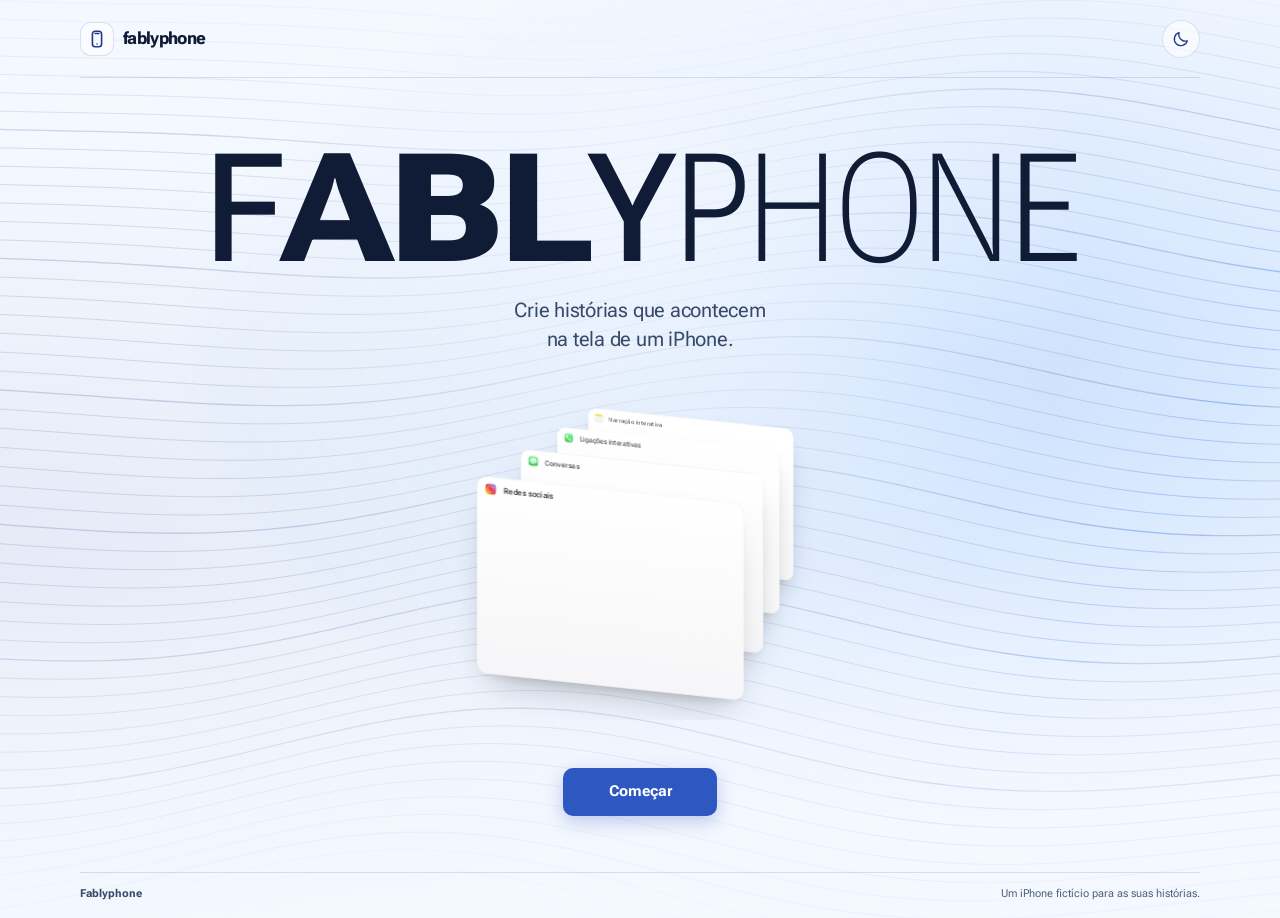
==== commit 8abee924: "fix: instagram visual bugs, removed editor dock and new background set" ====
--- a/index.html
+++ b/index.html
@@ -16,20 +16,22 @@
   </script>
   <link rel="preload" href="assets/roboto-flex-latin.woff2" as="font" type="font/woff2" crossorigin>
   <link rel="stylesheet" href="landing.css">
+  <link rel="stylesheet" href="theme-toggle.css">
+  <script src="theme-toggle.js" defer></script>
   <script src="landing.js" defer></script>
 </head>
 <body>
   <div class="scanner" aria-hidden="true"><canvas id="scanner"></canvas></div>
   <header class="site-head">
     <a class="brand" href="./" aria-label="Fablyphone · início"><span class="brand-mark" aria-hidden="true"><svg viewBox="0 0 24 24" fill="none"><rect x="7" y="3.5" width="10" height="17" rx="3"/><path d="M10 6h4m-2 11.5h.01"/></svg></span>fablyphone</a>
-    <nav aria-label="Navegação da página"><button id="theme-toggle" class="theme-toggle" type="button" aria-label="Modo escuro" aria-pressed="false"><svg class="moon" viewBox="0 0 24 24" fill="none" aria-hidden="true"><path d="M20.4 14.5a8.8 8.8 0 0 1-10.9-10.9 8.8 8.8 0 1 0 10.9 10.9Z"/></svg><svg class="sun" viewBox="0 0 24 24" fill="none" aria-hidden="true"><circle cx="12" cy="12" r="4"/><path d="M12 2v2m0 16v2M2 12h2m16 0h2M5 5l1.5 1.5m11 11L19 19m0-14-1.5 1.5m-11 11L5 19"/></svg></button></nav>
+    <nav aria-label="Navegação da página"><button id="theme-toggle" class="theme-toggle theme-switch" data-theme-toggle="fablyphone:landing-theme" type="button" aria-label="Modo escuro" aria-pressed="false"><svg class="theme-moon" viewBox="0 0 24 24" aria-hidden="true"><path d="M20.4 14.5a8.8 8.8 0 0 1-10.9-10.9 8.8 8.8 0 1 0 10.9 10.9Z"/></svg><svg class="theme-sun" viewBox="0 0 24 24" aria-hidden="true"><circle cx="12" cy="12" r="4"/><path d="M12 2v2m0 16v2M2 12h2m16 0h2M5 5l1.5 1.5m11 11L19 19m0-14-1.5 1.5m-11 11L5 19"/></svg></button></nav>
   </header>
   <main>
     <section class="hero" aria-labelledby="hero-title">
       <h1 id="hero-title" class="pressure">fablyphone</h1>
       <p class="hero-copy">Crie histórias que acontecem na tela de um iPhone.</p>
     </section>
-    <section class="tools" aria-labelledby="tool-title">
+    <section class="tools" aria-label="Prévias do Fablyphone">
       <div id="tool-deck" class="card-swap" role="region" aria-roledescription="carrossel" aria-label="Prévias do Fablyphone" tabindex="0">
         <div class="card-swap-sizer" aria-hidden="true"><span></span></div>
         <div class="card-swap-stage">
@@ -75,13 +77,9 @@
           </div>
         </div>
       </div>
-      <div class="tool-controls">
-        <button type="button" class="carousel-arrow" data-step="-1" aria-label="Ferramenta anterior" aria-controls="tool-deck"><svg viewBox="0 0 24 24" fill="none" aria-hidden="true"><path d="m14 6-6 6 6 6"/></svg></button>
-        <div class="tool-caption" aria-live="polite"><h2 id="tool-title">Redes sociais</h2><p id="tool-description">Crie perfis, posts e conversas fictícias no Instagram e no Twitter.</p><span id="tool-count" aria-hidden="true">01 / 05</span></div>
-        <button type="button" class="carousel-arrow" data-step="1" aria-label="Próxima ferramenta" aria-controls="tool-deck"><svg viewBox="0 0 24 24" fill="none" aria-hidden="true"><path d="m10 6 6 6-6 6"/></svg></button>
-      </div>
+      <span class="sr-only" id="tool-status" aria-live="polite"></span>
     </section>
-    <div class="start"><a class="specular" id="start-link" href="./editor.html"><span>Começar</span><svg viewBox="0 0 24 24" fill="none" aria-hidden="true"><path d="M5 12h13m-5-5 5 5-5 5"/></svg></a><p>Sem cadastro. Crie direto no navegador.</p></div>
+    <div class="start"><a class="ripple-button" id="start-link" href="./editor.html"><span>Começar</span></a></div>
   </main>
   <footer class="site-foot"><span>Fablyphone</span><span>Um iPhone fictício para as suas histórias.</span></footer>
 </body>
--- a/landing.css
+++ b/landing.css
@@ -67,18 +67,16 @@
 .brand { display: inline-flex; align-items: center; gap: 9px; font-size: 17px; font-weight: 780; letter-spacing: -.04em; }
 .brand-mark { display: grid; place-items: center; width: 34px; height: 34px; border-radius: 11px; background: var(--glass); color: var(--accent); border: 1px solid var(--border); }
 .brand-mark svg { width: 22px; height: 22px; }
-.brand-mark svg, .theme-toggle svg, .carousel-arrow svg, .specular svg, .call-slider svg, .mini-share-icon svg {
+.brand-mark svg, .call-slider svg, .mini-share-icon svg {
   stroke: currentColor; stroke-width: 1.75; stroke-linecap: round; stroke-linejoin: round;
 }
 .site-head nav { display: flex; align-items: center; gap: 22px; font-size: 13px; color: var(--sub); font-weight: 600; }
-.theme-toggle, .carousel-arrow {
+.theme-toggle {
   display: grid; place-items: center; padding: 0; width: 38px; height: 38px; flex: none; border-radius: 50%;
   background: var(--glass); border: 1px solid var(--border); color: var(--accent);
 }
-.theme-toggle:hover, .carousel-arrow:hover { box-shadow: 0 3px 14px var(--shadow); }
+.theme-toggle:hover { box-shadow: 0 3px 14px var(--shadow); }
 .theme-toggle svg { width: 18px; height: 18px; }
-.theme-toggle .sun, [data-theme="dark"] .theme-toggle .moon { display: none; }
-[data-theme="dark"] .theme-toggle .sun { display: block; }
 
 .hero { text-align: center; padding: clamp(34px,4.6vw,60px) 18px clamp(16px,2.2vw,24px); }
 .pressure {
@@ -197,37 +195,19 @@
 .mini-share-icon { display: grid; place-items: center; padding: 4px; border-radius: 7px; background: #dcd6ff; color: #3e2f94; }
 .mini-link { margin-top: 4px; padding: 2px 6px; border-radius: 7px; background: #5d50b0; color: #fff; }
 
-.tool-controls { display: flex; align-items: center; justify-content: space-between; max-width: 520px; gap: 10px; margin: 0 auto; padding: 0 20px; }
-.carousel-arrow svg { width: 17px; height: 17px; }
-.tool-caption { text-align: center; min-width: 0; flex: 1; }
-.tool-caption h2 { font-size: 16px; line-height: 1.2; margin: 0; font-weight: 750; }
-.tool-caption p { color: var(--sub); font-size: 13px; margin: 3px 0 1px; text-wrap: balance; min-height: 2.2em; }
-#tool-count { display: block; margin-top: 2px; color: var(--muted); font-size: 10px; font-variant-numeric: tabular-nums; letter-spacing: .14em; }
-.start { display: grid; justify-items: center; padding: 15px 16px 23px; }
-.start p { margin: 8px 0 0; color: var(--muted); font-size: 12px; text-align: center; }
-.specular {
-  --spot-x: 50%; --spot-y: 0%;
-  position: relative; isolation: isolate; overflow: hidden; display: inline-flex; align-items: center; justify-content: center; gap: 19px;
-  padding: 13px 18px 13px 22px; min-width: 154px; border-radius: 16px;
-  border: 1px solid #a9c9ff87; background: linear-gradient(165deg,#305fce,#182c70 78%); color: #fff;
-  box-shadow: 0 7px 20px #2146b252,inset 0 1px 1px #fff8,inset 0 -2px 3px #081547a0;
-  font-size: 15px; font-weight: 720; transition: transform .24s ease,box-shadow .24s ease;
-}
-.specular svg { width: 18px; height: 18px; }
-.specular::before {
-  position: absolute; inset: 0; z-index: -1; content: "";
-  background: radial-gradient(ellipse 70% 120% at var(--spot-x) var(--spot-y),#e7f4ffa6,#91acff42 33%,transparent 72%);
-  opacity: .63; pointer-events: none;
-}
-.specular::after {
-  position: absolute; inset: 1px; z-index: -1; content: ""; border-radius: inherit;
-  border: 1px solid transparent;
-  background: radial-gradient(ellipse at var(--spot-x) var(--spot-y),#fff9,transparent 65%) border-box;
-  mask: linear-gradient(#fff 0 0) padding-box,linear-gradient(#fff 0 0);
-  mask-composite: exclude; pointer-events: none;
-}
-.specular:hover { transform: translateY(-2px); box-shadow: 0 10px 28px #2146b278,inset 0 1px 1px #fff8; }
-.specular:active { transform: scale(.97); }
+.sr-only { position: absolute; width: 1px; height: 1px; padding: 0; overflow: hidden; clip-path: inset(50%); white-space: nowrap; }
+.start { display: grid; justify-items: center; padding: clamp(26px,4vw,48px) 16px clamp(32px,5vw,56px); }
+.ripple-button {
+  position: relative; isolation: isolate; overflow: hidden; display: inline-grid; place-items: center;
+  padding: 13px 28px; min-width: 154px; border-radius: 10px;
+  background: #2e57c1; color: #fff; box-shadow: 0 6px 18px #2146b240;
+  font-size: 15px; font-weight: 720; transition: scale .22s cubic-bezier(.2,1.3,.4,1);
+}
+.ripple-button:active { scale: .97; }
+.ripple-wave {
+  position: absolute; z-index: -1; width: 20px; height: 20px; border-radius: 50%;
+  translate: -50% -50%; background: #fff; pointer-events: none;
+}
 .site-foot { border-top: 1px solid var(--border); color: var(--muted); padding: 13px 0 16px; font-size: 11px; gap: 9px; }
 .site-foot span:first-child { font-weight: 750; color: var(--sub); }
 
@@ -236,27 +216,27 @@
   .hero { padding-top: 38px; padding-bottom: 19px; }
   .pressure { font-size: clamp(74px,13vw,127px); }
   .card-swap { height: clamp(260px,38vh,320px); }
-  .start { padding-top: 17px; }
+  .start { padding-top: 28px; }
 }
 @media (min-width: 601px) and (max-height: 780px) {
   .hero { padding-top: 24px; padding-bottom: 14px; }
-  .start { padding-top: 14px; }
+  .start { padding-top: 24px; }
 }
 @media (max-width: 600px) {
   .site-head, .site-foot { width: calc(100% - 32px); }
   .site-head { min-height: 62px; }
   .site-head nav { gap: 12px; }
-  .theme-toggle, .carousel-arrow { width: 34px; height: 34px; }
+  .theme-toggle { width: 34px; height: 34px; }
   .card-swap { height: clamp(280px,88vw,380px); }
   .hero { padding-top: 39px; padding-bottom: 18px; }
   .pressure { font-size: clamp(43px,16vw,86px); }
   .hero-copy { margin-top: 13px; }
-  .start { padding-top: 17px; padding-bottom: 21px; }
+  .start { padding-top: 24px; padding-bottom: 30px; }
 }
 @media (prefers-reduced-motion: reduce) {
   html { scroll-behavior: auto; }
   .pressure.is-reactive { display: block; }
   .pressure span { font-variation-settings: "wght" 570, "wdth" 92; }
-  .specular { transform: none; }
-  .specular { transition: none; }
-}
+  .ripple-button { transition: none; }
+  .ripple-button:active { scale: 1; }
+}
--- a/theme-toggle.css
+++ b/theme-toggle.css
@@ -0,0 +1,21 @@
+.theme-switch {
+  display: grid;
+  place-items: center;
+  transition: scale .22s cubic-bezier(.2,1.3,.4,1);
+}
+.theme-switch:active { scale: .97; }
+.theme-switch svg {
+  grid-area: 1 / 1;
+  fill: none;
+  stroke: currentColor;
+  stroke-width: 1.8;
+  stroke-linecap: round;
+  stroke-linejoin: round;
+}
+.theme-switch .theme-sun,
+[data-theme="dark"] .theme-switch .theme-moon { opacity: 0; }
+[data-theme="dark"] .theme-switch .theme-sun { opacity: 1; }
+@media (prefers-reduced-motion: reduce) {
+  .theme-switch { transition: none; }
+  .theme-switch:active { scale: 1; }
+}
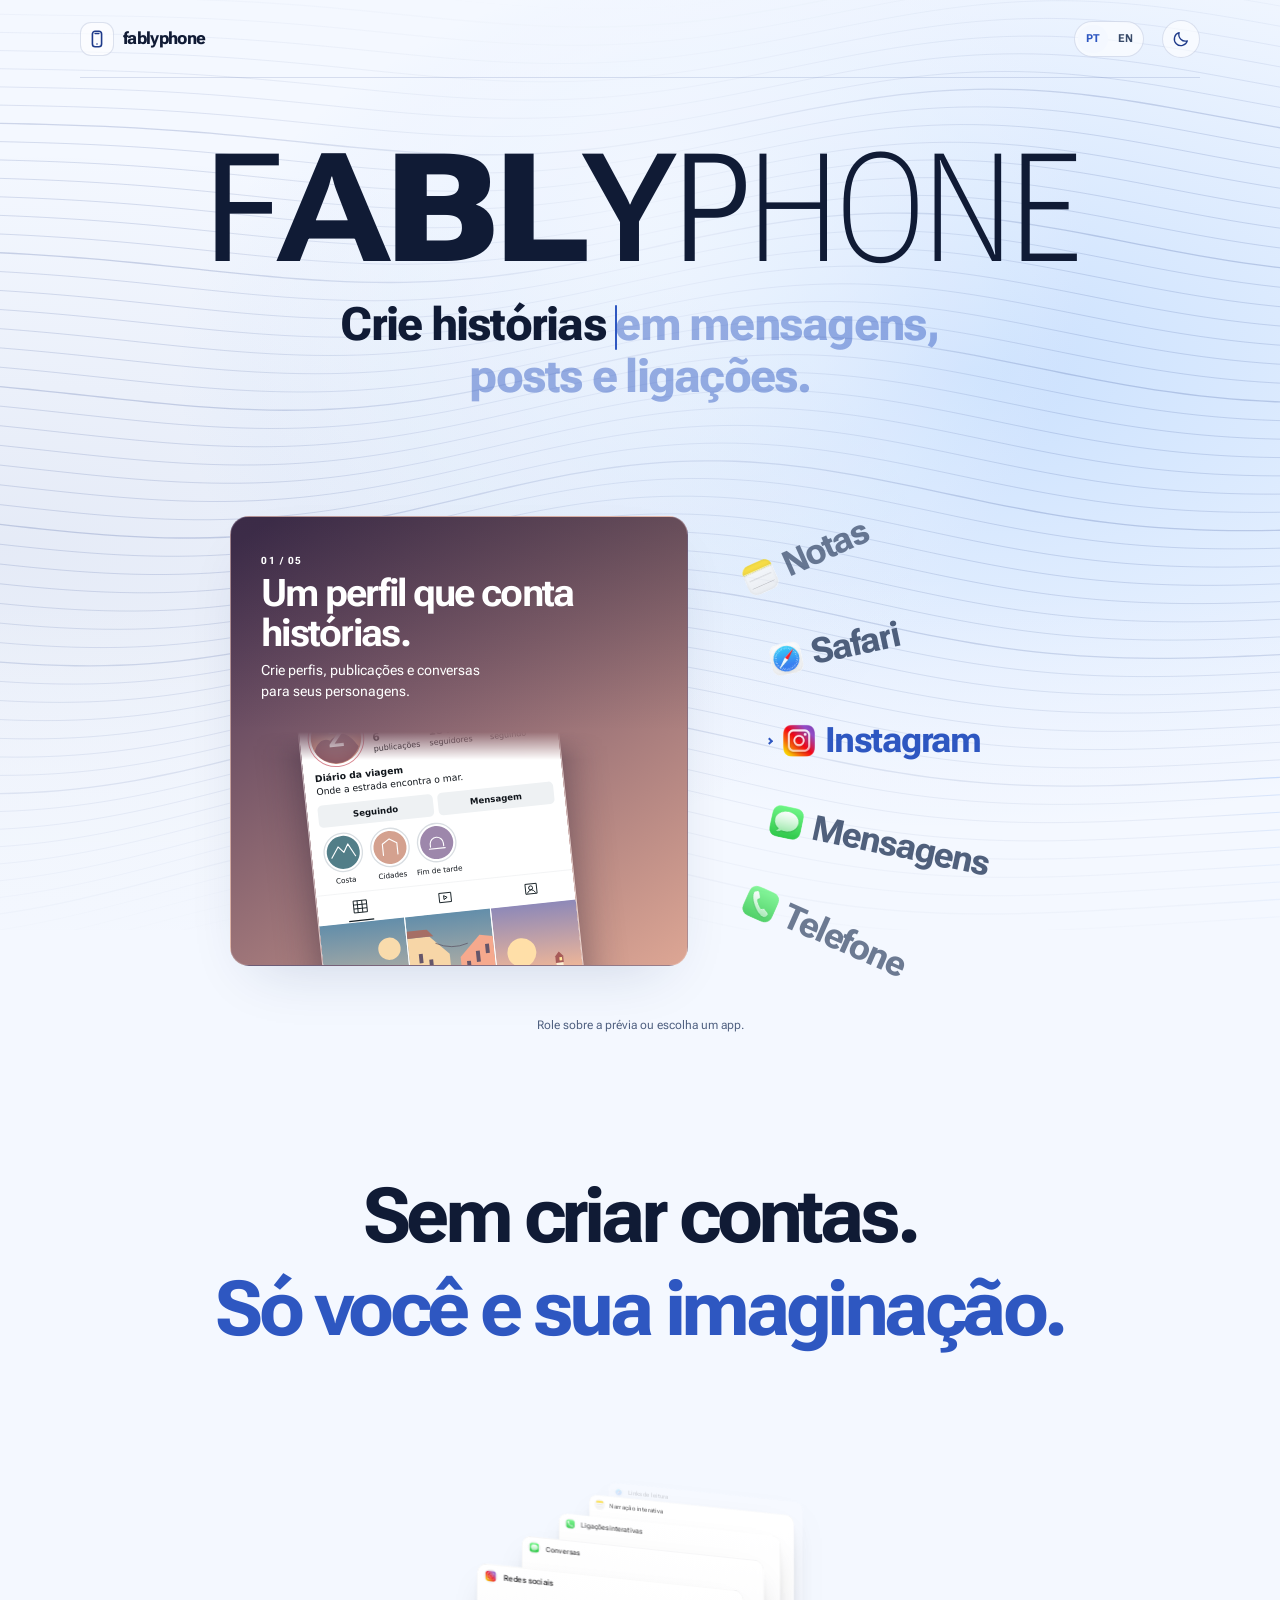
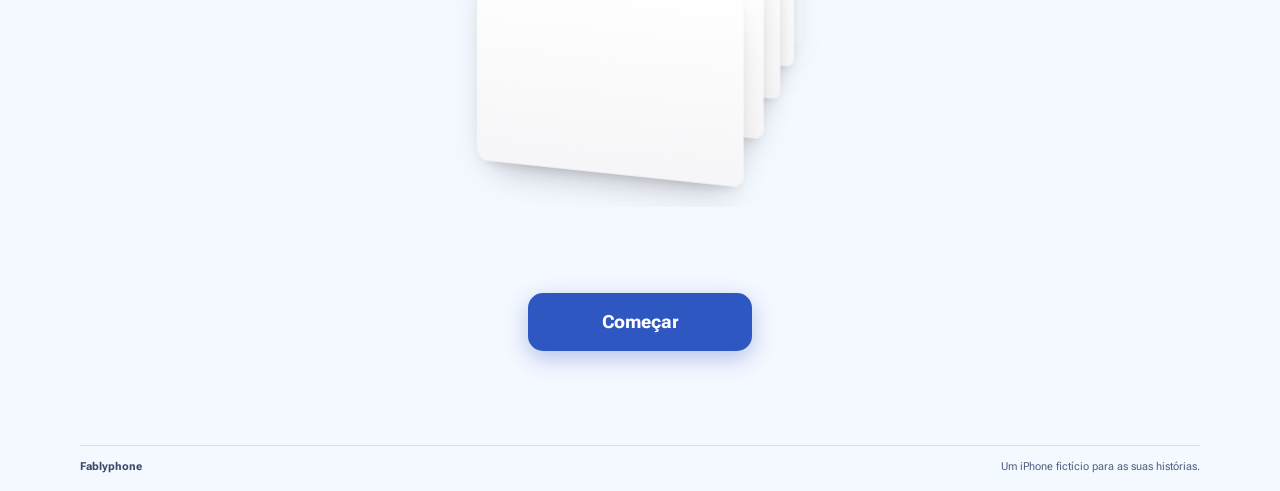
==== commit 1fcdb958: "update: visual, added english as language, added dark mode, fixed twitter/instagram bugs" ====
--- a/index.html
+++ b/index.html
@@ -17,19 +17,61 @@
   <link rel="preload" href="assets/roboto-flex-latin.woff2" as="font" type="font/woff2" crossorigin>
   <link rel="stylesheet" href="landing.css">
   <link rel="stylesheet" href="theme-toggle.css">
+  <link rel="stylesheet" href="site-language.css">
+  <script src="site-language.js"></script>
+  <script src="landing-language.js" defer></script>
   <script src="theme-toggle.js" defer></script>
   <script src="landing.js" defer></script>
 </head>
 <body>
   <div class="scanner" aria-hidden="true"><canvas id="scanner"></canvas></div>
   <header class="site-head">
-    <a class="brand" href="./" aria-label="Fablyphone · início"><span class="brand-mark" aria-hidden="true"><svg viewBox="0 0 24 24" fill="none"><rect x="7" y="3.5" width="10" height="17" rx="3"/><path d="M10 6h4m-2 11.5h.01"/></svg></span>fablyphone</a>
+    <a class="brand" href="./" data-keep-language aria-label="Fablyphone · início"><span class="brand-mark" aria-hidden="true"><svg viewBox="0 0 24 24" fill="none"><rect x="7" y="3.5" width="10" height="17" rx="3"/><path d="M10 6h4m-2 11.5h.01"/></svg></span>fablyphone</a>
+    <div class="site-head-controls">
+      <div class="language-choice" role="group" aria-label="Idioma"><a data-language-choice="pt" href="?lang=pt" lang="pt-BR" aria-label="Português">PT</a><a data-language-choice="en" href="?lang=en" lang="en" aria-label="English">EN</a></div>
     <nav aria-label="Navegação da página"><button id="theme-toggle" class="theme-toggle theme-switch" data-theme-toggle="fablyphone:landing-theme" type="button" aria-label="Modo escuro" aria-pressed="false"><svg class="theme-moon" viewBox="0 0 24 24" aria-hidden="true"><path d="M20.4 14.5a8.8 8.8 0 0 1-10.9-10.9 8.8 8.8 0 1 0 10.9 10.9Z"/></svg><svg class="theme-sun" viewBox="0 0 24 24" aria-hidden="true"><circle cx="12" cy="12" r="4"/><path d="M12 2v2m0 16v2M2 12h2m16 0h2M5 5l1.5 1.5m11 11L19 19m0-14-1.5 1.5m-11 11L5 19"/></svg></button></nav>
+    </div>
   </header>
   <main>
     <section class="hero" aria-labelledby="hero-title">
       <h1 id="hero-title" class="pressure">fablyphone</h1>
-      <p class="hero-copy">Crie histórias que acontecem na tela de um iPhone.</p>
+      <p class="hero-copy" data-ghost-type>Crie histórias que acontecem na tela de um iPhone.</p>
+    </section>
+    <section class="app-arc" aria-label="Explore os aplicativos" aria-describedby="arc-hint">
+      <div class="arc-list" role="group" aria-label="Aplicativos">
+        <button type="button" class="arc-app" data-arc-app="instagram" aria-controls="arc-instagram" aria-pressed="true"><img src="assets/iphone-icons/Instagram.png" alt="">Instagram</button>
+        <button type="button" class="arc-app" data-arc-app="messages" aria-controls="arc-messages" aria-pressed="false"><img src="assets/iphone-icons/com.apple.MobileSMS-large.png" alt="">Mensagens</button>
+        <button type="button" class="arc-app" data-arc-app="phone" aria-controls="arc-phone" aria-pressed="false"><img src="assets/iphone-icons/com.apple.mobilephone-large.png" alt="">Telefone</button>
+        <button type="button" class="arc-app" data-arc-app="notes" aria-controls="arc-notes" aria-pressed="false"><img src="assets/iphone-icons/com.apple.mobilenotes-large.png" alt="">Notas</button>
+        <button type="button" class="arc-app" data-arc-app="safari" aria-controls="arc-safari" aria-pressed="false"><img src="assets/iphone-icons/com.apple.mobilesafari-large.png" alt="">Safari</button>
+      </div>
+      <div class="arc-display" aria-live="polite">
+        <article class="arc-preview arc-instagram" id="arc-instagram" aria-label="Instagram">
+          <div class="arc-copy"><span>01 / 05</span><h2>Um perfil que conta histórias.</h2><p>Crie perfis, publicações e conversas para seus personagens.</p></div>
+          <div class="arc-art arc-profile"><img src="assets/landing-instagram.svg" width="390" height="844" alt="Perfil fictício de Zhang no Instagram, com fotos de uma viagem."></div>
+        </article>
+        <article class="arc-preview arc-messages" id="arc-messages" aria-label="Mensagens" hidden>
+          <div class="arc-copy"><span>02 / 05</span><h2>Tudo começa com uma mensagem.</h2><p>Escreva conversas e encaixe pistas entre as falas.</p></div>
+          <div class="arc-art" aria-hidden="true"><div class="arc-chat"><header><i>Z</i>Zhang</header><p>Você recebeu a foto?</p><p>Recebi. Onde é isso?</p><p>É o farol. Te explico quando chegar.</p></div></div>
+        </article>
+        <article class="arc-preview arc-phone" id="arc-phone" aria-label="Telefone" hidden>
+          <div class="arc-copy"><span>03 / 05</span><h2>Uma ligação muda tudo.</h2><p>Escreva o diálogo e escolha a hora certa para o telefone tocar.</p></div>
+          <div class="arc-art" aria-hidden="true"><div class="arc-call"><small>Chamada recebida</small><strong>Zhang</strong><div><i>×</i><i><img src="assets/iphone-icons/com.apple.mobilephone-large.png" alt=""></i></div></div></div>
+        </article>
+        <article class="arc-preview arc-notes" id="arc-notes" aria-label="Notas" hidden>
+          <div class="arc-copy"><span>04 / 05</span><h2>As pistas ficam nas entrelinhas.</h2><p>Monte diários, lembretes e anotações dentro da história.</p></div>
+          <div class="arc-art" aria-hidden="true"><div class="arc-note"><small>Notas</small><strong>O que eu sei até agora</strong><p>1. O farol fecha às 18h.<br>2. Zhang chegou antes do pôr do sol.<br>3. A foto foi tirada à noite.</p></div></div>
+        </article>
+        <article class="arc-preview arc-safari" id="arc-safari" aria-label="Safari" hidden>
+          <div class="arc-copy"><span>05 / 05</span><h2>Dê um site ao seu universo.</h2><p>Inclua páginas fictícias que o leitor pode descobrir pelo navegador.</p></div>
+          <div class="arc-art" aria-hidden="true"><div class="arc-news"><small>jornal-da-costa.example</small><b>JORNAL DA COSTA</b><strong>O farol volta a acender</strong><span>Edição de domingo · 18h00</span></div></div>
+        </article>
+      </div>
+      <p class="arc-hint" id="arc-hint"><span class="arc-wheel-hint">Role sobre a prévia ou escolha um app.</span><span class="arc-touch-hint">Deslize na prévia ou escolha um app.</span></p>
+    </section>
+    <section class="landing-manifesto" aria-label="Crie sem cadastro">
+      <h2 data-staggered-text><span class="stagger-line">Sem criar contas.</span>
+        <span class="stagger-line">Só você e sua imaginação.</span></h2>
     </section>
     <section class="tools" aria-label="Prévias do Fablyphone">
       <div id="tool-deck" class="card-swap" role="region" aria-roledescription="carrossel" aria-label="Prévias do Fablyphone" tabindex="0">
@@ -79,7 +121,7 @@
       </div>
       <span class="sr-only" id="tool-status" aria-live="polite"></span>
     </section>
-    <div class="start"><a class="ripple-button" id="start-link" href="./editor.html"><span>Começar</span></a></div>
+    <div class="start"><a class="ripple-button" id="start-link" href="./editor.html" data-keep-language><span>Começar</span></a></div>
   </main>
   <footer class="site-foot"><span>Fablyphone</span><span>Um iPhone fictício para as suas histórias.</span></footer>
 </body>
--- a/landing.css
+++ b/landing.css
@@ -71,6 +71,7 @@
   stroke: currentColor; stroke-width: 1.75; stroke-linecap: round; stroke-linejoin: round;
 }
 .site-head nav { display: flex; align-items: center; gap: 22px; font-size: 13px; color: var(--sub); font-weight: 600; }
+.site-head-controls { display: flex; align-items: center; gap: clamp(9px,2vw,18px); }
 .theme-toggle {
   display: grid; place-items: center; padding: 0; width: 38px; height: 38px; flex: none; border-radius: 50%;
   background: var(--glass); border: 1px solid var(--border); color: var(--accent);
@@ -89,7 +90,128 @@
 }
 .pressure.is-reactive { display: flex; align-items: baseline; justify-content: space-between; }
 .pressure span { display: inline-block; font-variation-settings: "wght" var(--weight,570), "wdth" var(--width,92); }
-.hero-copy { margin: 13px auto 0; max-width: 34ch; font-size: clamp(16px,2vw,20px); color: var(--sub); letter-spacing: -.012em; text-wrap: balance; }
+.hero-copy {
+  margin: 16px auto 0; max-width: min(100%,26ch);
+  font-size: clamp(23px,4.2vw,46px); font-weight: 790; font-stretch: 94%;
+  line-height: 1.12; letter-spacing: -.038em; color: var(--ink); text-wrap: balance;
+}
+.ghost-display { display: grid; }
+.ghost-display > span { grid-area: 1 / 1; }
+.ghost-reserve { visibility: hidden; pointer-events: none; }
+.ghost-completion { color: var(--accent-bright); opacity: .45; }
+.ghost-caret { position: relative; }
+.ghost-caret::after {
+  content: ""; position: absolute; bottom: .02em; left: 0; width: 2px; height: .98em;
+  border-radius: 2px; background: var(--accent-bright); animation: ghost-blink .88s step-end infinite;
+}
+@keyframes ghost-blink { 55% { opacity: 0; } }
+
+.app-arc {
+  width: min(820px,calc(100% - 40px)); margin: clamp(40px,7vw,96px) auto 0;
+  display: grid; grid-template-columns: minmax(0,1.25fr) minmax(0,.85fr);
+  align-items: center; gap: clamp(18px,4vw,58px); isolation: isolate; touch-action: pan-y pinch-zoom;
+}
+.arc-display { grid-area: 1 / 1; min-width: 0; }
+.arc-hint { grid-column: 1 / -1; text-align: center; color: var(--muted); font-size: 12px; margin: 0; }
+.arc-touch-hint { display: none; }
+@media (pointer: coarse) {
+  .arc-wheel-hint { display: none; }
+  .arc-touch-hint { display: inline; }
+}
+.arc-preview {
+  --arc-light: #dda694;
+  --arc-deep: #493354;
+  position: relative; min-height: clamp(340px,38vw,450px); overflow: hidden;
+  border-radius: 19px; background: linear-gradient(145deg,var(--arc-deep) 4%,var(--arc-light));
+  border: 1px solid #fff3; color: #fff; box-shadow: 0 24px 58px -26px var(--shadow);
+}
+.arc-messages { --arc-light: #428bca; --arc-deep: #122d60; }
+.arc-phone { --arc-light: #53a49a; --arc-deep: #182d45; }
+.arc-notes { --arc-light: #d99f45; --arc-deep: #53341c; }
+.arc-safari { --arc-light: #727fb8; --arc-deep: #292f5b; }
+.arc-copy { padding: clamp(17px,3vw,30px); position: relative; z-index: 1; background: linear-gradient(#13142142,transparent); }
+.arc-copy > span { font-size: 10px; font-weight: 710; letter-spacing: .15em; }
+.arc-copy h2 { font-size: clamp(24px,3.8vw,38px); max-width: 17ch; margin: 4px 0 7px; line-height: 1.04; letter-spacing: -.045em; }
+.arc-copy p { margin: 0; max-width: 31ch; font-size: clamp(12px,1.5vw,14px); }
+.arc-art { position: absolute; inset: 48% 0 0; display: grid; place-items: start center; padding: 11px 16px; }
+.arc-profile { overflow: hidden; mask-image: linear-gradient(transparent,#000 12%); }
+.arc-profile img {
+  display: block; width: min(71%,260px); height: auto; border: 1px solid #fff9; border-radius: 13px;
+  transform: rotate(-6deg) translateY(-21%); box-shadow: 0 12px 42px #1c162b74;
+}
+.arc-chat, .arc-call, .arc-note, .arc-news {
+  width: min(100%,260px); border-radius: 16px; padding: 15px;
+  color: #152139; background: #f8fbff; box-shadow: 0 12px 42px #101b3565; font-size: 13px;
+}
+.arc-chat header { display: flex; align-items: center; gap: 7px; font-weight: 760; padding-bottom: 6px; border-bottom: 1px solid #dbe6f2; }
+.arc-chat header i { border-radius: 50%; background: #335f9e; color: #fff; font-style: normal; width: 26px; height: 26px; display: grid; place-items: center; }
+.arc-chat p { width: fit-content; background: #e9eef4; border-radius: 12px; padding: 5px 9px; margin: 5px 0; }
+.arc-chat p:nth-of-type(2) { margin-left: auto; background: #255dcc; color: #fff; }
+.arc-call { background: #101f34; color: #fff; text-align: center; display: grid; gap: 2px; }
+.arc-call strong { font-size: 27px; }
+.arc-call div { display: flex; justify-content: space-evenly; padding-top: 10px; }
+.arc-call i { width: 33px; height: 33px; display: grid; place-items: center; background: #b82b48; border-radius: 50%; font-size: 20px; font-style: normal; }
+.arc-call img { width: 100%; border-radius: inherit; }
+.arc-note { display: grid; gap: 5px; background: #fff8e6; }
+.arc-note small { color: #7c4a12; }
+.arc-note p { margin: 0; }
+.arc-news { display: grid; gap: 5px; text-align: center; }
+.arc-news small { color: #475677; border-radius: 8px; background: #e7ebfa; padding: 4px; }
+.arc-news b { font-size: 10px; letter-spacing: .14em; }
+.arc-news strong { font: 700 20px Georgia,serif; }
+.arc-news span { font-size: 10px; }
+.arc-list { grid-area: 1 / 2; position: relative; --arc-step: clamp(52px,6vw,83px); --arc-bend: 12px; --arc-turn: 12deg; }
+.arc-enhanced .arc-list { height: clamp(320px,38vw,430px); }
+.arc-app {
+  display: flex; gap: 10px; align-items: center; padding: 7px 8px; border: 0; background: transparent;
+  color: var(--sub); font-size: clamp(18px,3vw,35px); font-weight: 750; letter-spacing: -.045em;
+  line-height: 1.05; text-align: left; border-radius: 9px;
+}
+.arc-app img { width: .92em; height: .92em; border-radius: 23%; flex: none; }
+.arc-app[aria-pressed="true"] { color: var(--accent-bright); }
+.arc-app:hover { color: var(--accent-bright); }
+.arc-enhanced .arc-app {
+  position: absolute; left: 0; top: 50%; opacity: var(--arc-opacity,1);
+  translate: calc(var(--arc-x,0) * var(--arc-bend)) calc(-50% + var(--arc-slot,0) * var(--arc-step));
+  rotate: calc(var(--arc-slot,0) * var(--arc-turn));
+  transform-origin: left center;
+}
+.arc-enhanced .arc-app:hover, .arc-enhanced .arc-app:focus-visible { opacity: 1; }
+.arc-enhanced .arc-app[aria-pressed="true"]::before {
+  content: ""; position: absolute; left: -8px; width: 5px; height: 5px;
+  border-right: 2px solid currentColor; border-top: 2px solid currentColor; rotate: 45deg;
+}
+@media (prefers-reduced-motion: no-preference) {
+  .arc-enhanced .arc-app:not(.arc-jump) { transition: translate .43s cubic-bezier(.2,.8,.25,1),rotate .43s cubic-bezier(.2,.8,.25,1),opacity .35s,color .25s; }
+  .arc-enhanced .arc-preview:not([hidden]) { animation: arc-preview-in .4s ease-out both; }
+}
+@keyframes arc-preview-in { from { opacity: .45; transform: translateY(8px) scale(.985); } to { opacity: 1; transform: none; } }
+
+@media (max-width: 620px) {
+  .app-arc { grid-template-columns: minmax(0,1fr); width: min(390px,calc(100% - 36px)); gap: 8px; }
+  .arc-display { grid-area: 1 / 1; }
+  .arc-preview { min-height: 310px; }
+  .arc-list { grid-area: 2 / 1; justify-self: center; width: min(220px,85%); --arc-step: 36px; --arc-bend: 9px; --arc-turn: 9deg; }
+  .arc-enhanced .arc-list { height: 205px; }
+  .arc-app { font-size: 23px; }
+}
+.landing-manifesto { padding: clamp(74px,11vw,150px) 16px clamp(62px,9vw,118px); text-align: center; }
+.landing-manifesto h2 {
+  margin: 0 auto; font-size: clamp(27px,6vw,76px);
+  font-weight: 735; letter-spacing: -.06em; line-height: 1.08;
+}
+.stagger-line { display: block; text-wrap: balance; }
+.stagger-line + .stagger-line { margin-top: .14em; color: var(--accent-bright); }
+.stagger-word { display: inline-block; white-space: nowrap; }
+
+@media (prefers-reduced-motion: no-preference) {
+  .stagger-pending .stagger-word { opacity: 0; }
+  .stagger-in .stagger-word { animation: stagger-rise .63s cubic-bezier(.2,.8,.28,1) var(--stagger-at) both; }
+}
+@keyframes stagger-rise {
+  from { opacity: 0; transform: translateY(.65em) rotate(3deg); filter: blur(3px); }
+  to { opacity: 1; transform: none; filter: none; }
+}
 
 .tools { position: relative; width: min(1040px,100%); margin: 0 auto; scroll-margin-top: 14px; }
 .card-swap {
@@ -196,13 +318,24 @@
 .mini-link { margin-top: 4px; padding: 2px 6px; border-radius: 7px; background: #5d50b0; color: #fff; }
 
 .sr-only { position: absolute; width: 1px; height: 1px; padding: 0; overflow: hidden; clip-path: inset(50%); white-space: nowrap; }
-.start { display: grid; justify-items: center; padding: clamp(26px,4vw,48px) 16px clamp(32px,5vw,56px); }
+.start { display: grid; justify-items: center; padding: clamp(54px,7vw,86px) 16px clamp(58px,8vw,94px); }
 .ripple-button {
   position: relative; isolation: isolate; overflow: hidden; display: inline-grid; place-items: center;
-  padding: 13px 28px; min-width: 154px; border-radius: 10px;
-  background: #2e57c1; color: #fff; box-shadow: 0 6px 18px #2146b240;
-  font-size: 15px; font-weight: 720; transition: scale .22s cubic-bezier(.2,1.3,.4,1);
-}
+  padding: 16px 34px; min-width: min(100%,224px); border-radius: 15px;
+  background: #2e57c1; color: #fff; box-shadow: 0 7px 22px #2146b24d;
+  font-size: 18px; font-weight: 770;
+  transition: translate .24s ease, scale .22s cubic-bezier(.2,1.3,.4,1), box-shadow .24s ease;
+}
+.ripple-button::before {
+  content: ""; position: absolute; inset: 0; z-index: -2; pointer-events: none; opacity: 0;
+  background: radial-gradient(ellipse at var(--cta-x,50%) var(--cta-y,15%),#bdd9ff6b 0%,#6da2ff36 37%,transparent 76%);
+  transition: opacity .24s ease;
+}
+.ripple-button:focus-visible { box-shadow: 0 10px 28px #2146b27a; }
+.ripple-button:focus-visible::before { opacity: 1; }
+.ripple-button.is-hovered { translate: 0 -4px; box-shadow: 0 14px 30px #2146b26b; }
+.ripple-button.is-hovered::before { opacity: 1; }
+.ripple-button.is-hovered:active { translate: 0 -1px; }
 .ripple-button:active { scale: .97; }
 .ripple-wave {
   position: absolute; z-index: -1; width: 20px; height: 20px; border-radius: 50%;
@@ -216,11 +349,9 @@
   .hero { padding-top: 38px; padding-bottom: 19px; }
   .pressure { font-size: clamp(74px,13vw,127px); }
   .card-swap { height: clamp(260px,38vh,320px); }
-  .start { padding-top: 28px; }
 }
 @media (min-width: 601px) and (max-height: 780px) {
   .hero { padding-top: 24px; padding-bottom: 14px; }
-  .start { padding-top: 24px; }
 }
 @media (max-width: 600px) {
   .site-head, .site-foot { width: calc(100% - 32px); }
@@ -231,12 +362,12 @@
   .hero { padding-top: 39px; padding-bottom: 18px; }
   .pressure { font-size: clamp(43px,16vw,86px); }
   .hero-copy { margin-top: 13px; }
-  .start { padding-top: 24px; padding-bottom: 30px; }
 }
 @media (prefers-reduced-motion: reduce) {
   html { scroll-behavior: auto; }
   .pressure.is-reactive { display: block; }
   .pressure span { font-variation-settings: "wght" 570, "wdth" 92; }
-  .ripple-button { transition: none; }
+  .ripple-button, .ripple-button::before { transition: none; }
+  .ripple-button.is-hovered { translate: none; }
   .ripple-button:active { scale: 1; }
 }
--- a/site-language.css
+++ b/site-language.css
@@ -0,0 +1,30 @@
+.language-choice {
+  display: inline-flex;
+  flex: none;
+  align-items: center;
+  padding: 3px;
+  gap: 2px;
+  border-radius: 999px;
+  border: 1px solid var(--border,var(--ed-line));
+  background: var(--glass,var(--ed-glass));
+}
+.language-choice a {
+  display: grid;
+  place-items: center;
+  min-width: 30px;
+  min-height: 28px;
+  padding: 2px 5px;
+  border-radius: 999px;
+  color: var(--sub,var(--ed-sub));
+  font-size: 11px;
+  font-weight: 750;
+  text-decoration: none;
+}
+.language-choice a:is(:hover,[aria-current="true"]) {
+  background: var(--paper,var(--ed-paper));
+  color: var(--accent-bright,var(--ed-accent-bright));
+}
+.language-choice a:focus-visible {
+  outline: 2px solid var(--accent-bright,var(--ed-accent-bright));
+  outline-offset: 2px;
+}
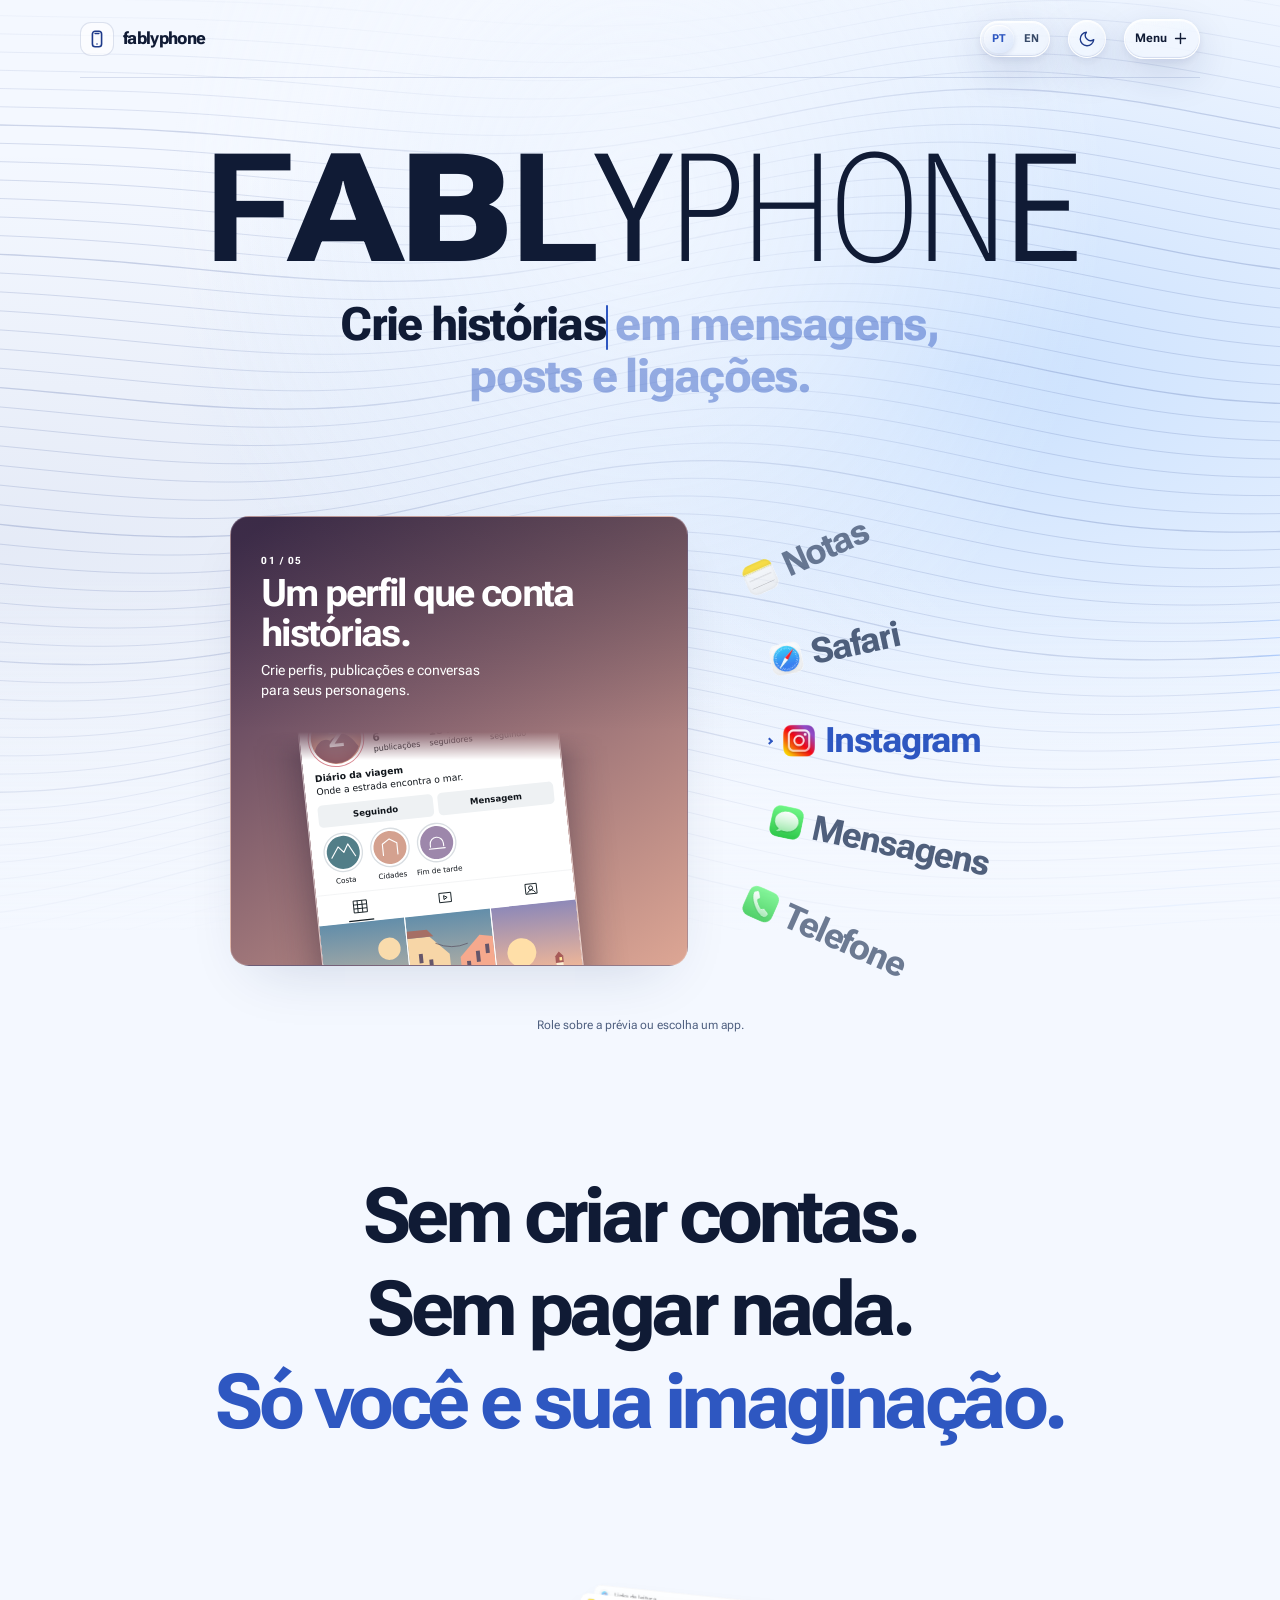
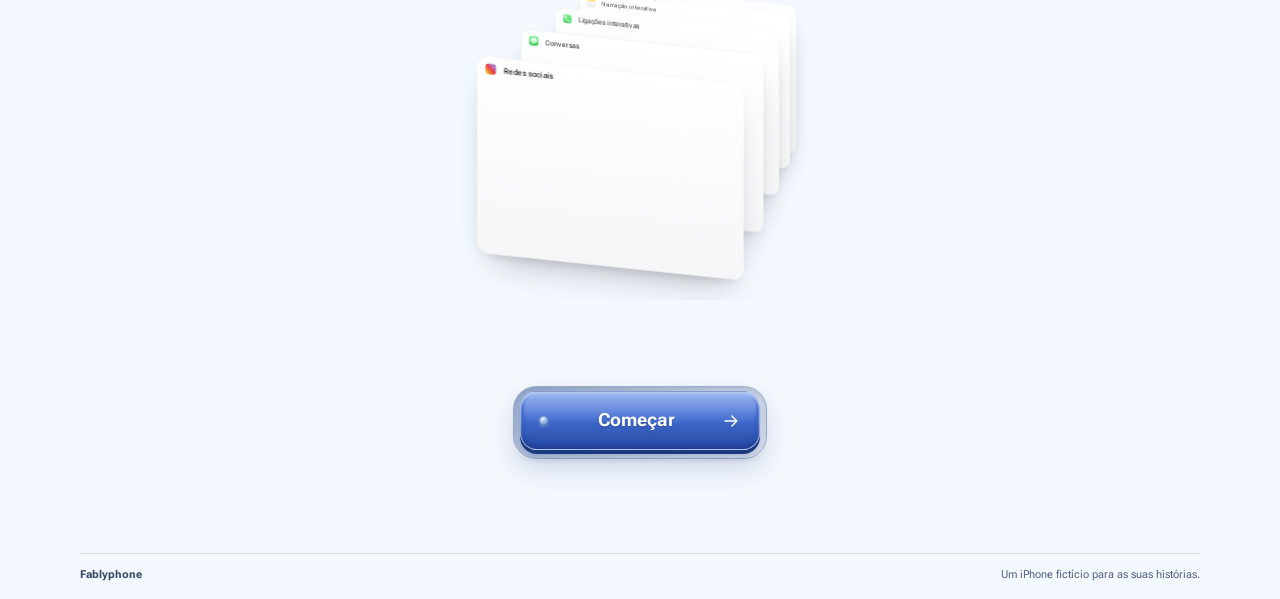
==== commit 1b97eb7d: "fix: landing page and menu bugs, new language, new dark mode etc" ====
--- a/index.html
+++ b/index.html
@@ -18,7 +18,9 @@
   <link rel="stylesheet" href="landing.css">
   <link rel="stylesheet" href="theme-toggle.css">
   <link rel="stylesheet" href="site-language.css">
+  <link rel="stylesheet" href="site-menu.css">
   <script src="site-language.js"></script>
+  <script src="site-menu.js" defer></script>
   <script src="landing-language.js" defer></script>
   <script src="theme-toggle.js" defer></script>
   <script src="landing.js" defer></script>
@@ -29,7 +31,8 @@
     <a class="brand" href="./" data-keep-language aria-label="Fablyphone · início"><span class="brand-mark" aria-hidden="true"><svg viewBox="0 0 24 24" fill="none"><rect x="7" y="3.5" width="10" height="17" rx="3"/><path d="M10 6h4m-2 11.5h.01"/></svg></span>fablyphone</a>
     <div class="site-head-controls">
       <div class="language-choice" role="group" aria-label="Idioma"><a data-language-choice="pt" href="?lang=pt" lang="pt-BR" aria-label="Português">PT</a><a data-language-choice="en" href="?lang=en" lang="en" aria-label="English">EN</a></div>
-    <nav aria-label="Navegação da página"><button id="theme-toggle" class="theme-toggle theme-switch" data-theme-toggle="fablyphone:landing-theme" type="button" aria-label="Modo escuro" aria-pressed="false"><svg class="theme-moon" viewBox="0 0 24 24" aria-hidden="true"><path d="M20.4 14.5a8.8 8.8 0 0 1-10.9-10.9 8.8 8.8 0 1 0 10.9 10.9Z"/></svg><svg class="theme-sun" viewBox="0 0 24 24" aria-hidden="true"><circle cx="12" cy="12" r="4"/><path d="M12 2v2m0 16v2M2 12h2m16 0h2M5 5l1.5 1.5m11 11L19 19m0-14-1.5 1.5m-11 11L5 19"/></svg></button></nav>
+    <nav aria-label="Navegação da página"><button id="theme-toggle" class="theme-toggle theme-switch" data-theme-toggle="fablyphone:landing-theme" type="button" aria-label="Modo escuro" aria-pressed="false"></button></nav>
+      <span data-site-menu-slot></span>
     </div>
   </header>
   <main>
@@ -71,6 +74,7 @@
     </section>
     <section class="landing-manifesto" aria-label="Crie sem cadastro">
       <h2 data-staggered-text><span class="stagger-line">Sem criar contas.</span>
+        <span class="stagger-line">Sem pagar nada.</span>
         <span class="stagger-line">Só você e sua imaginação.</span></h2>
     </section>
     <section class="tools" aria-label="Prévias do Fablyphone">
@@ -121,7 +125,7 @@
       </div>
       <span class="sr-only" id="tool-status" aria-live="polite"></span>
     </section>
-    <div class="start"><a class="ripple-button" id="start-link" href="./editor.html" data-keep-language><span>Começar</span></a></div>
+    <div class="start"><a class="tactile-button" id="start-link" href="./editor.html" data-keep-language><span class="tactile-cap"><span class="tactile-led" aria-hidden="true"></span><span>Começar</span><svg aria-hidden="true" width="20" height="20" viewBox="0 0 24 24" fill="none" stroke="currentColor" stroke-width="1.8" stroke-linecap="round" stroke-linejoin="round"><path d="M5 12h14m-6-6 6 6-6 6"/></svg></span></a></div>
   </main>
   <footer class="site-foot"><span>Fablyphone</span><span>Um iPhone fictício para as suas histórias.</span></footer>
 </body>
--- a/landing.css
+++ b/landing.css
@@ -187,13 +187,41 @@
 }
 @keyframes arc-preview-in { from { opacity: .45; transform: translateY(8px) scale(.985); } to { opacity: 1; transform: none; } }
 
-@media (max-width: 620px) {
-  .app-arc { grid-template-columns: minmax(0,1fr); width: min(390px,calc(100% - 36px)); gap: 8px; }
-  .arc-display { grid-area: 1 / 1; }
-  .arc-preview { min-height: 310px; }
-  .arc-list { grid-area: 2 / 1; justify-self: center; width: min(220px,85%); --arc-step: 36px; --arc-bend: 9px; --arc-turn: 9deg; }
-  .arc-enhanced .arc-list { height: 205px; }
-  .arc-app { font-size: 23px; }
+@media (max-width: 700px), (pointer: coarse) and (max-width: 900px) {
+  .app-arc {
+    grid-template-columns: minmax(0,1fr); width: min(520px,calc(100% - 28px));
+    margin-top: clamp(22px,5vw,42px); gap: 12px; touch-action: auto;
+  }
+  .arc-display {
+    grid-area: 1 / 1; display: flex; gap: 10px; overflow-x: auto; overflow-y: hidden;
+    scroll-snap-type: x mandatory; overscroll-behavior-x: contain; scrollbar-width: none;
+    border-radius: 18px; touch-action: auto;
+  }
+  .arc-display::-webkit-scrollbar { display: none; }
+  .arc-enhanced .arc-display::after { content: ""; flex: 0 0 14px; }
+  .arc-preview:not([hidden]) {
+    display: flex; flex-direction: column; flex: 0 0 100%; min-width: 0; min-height: 316px;
+    scroll-snap-align: start; scroll-snap-stop: always; box-shadow: none;
+  }
+  .arc-enhanced .arc-preview:not([hidden]) { flex-basis: calc(100% - 24px); animation: none; }
+  .arc-copy { padding: 17px 16px 11px; }
+  .arc-art { position: relative; inset: auto; margin-top: auto; padding: 8px 14px 16px; }
+  .arc-profile { height: 175px; }
+  .arc-profile img { transform: rotate(-5deg) translateY(-18%); }
+  .arc-list, .arc-enhanced .arc-list {
+    grid-area: 2 / 1; display: grid; grid-template-columns: repeat(5,minmax(0,1fr)); gap: 3px; width: 100%; height: auto;
+  }
+  .arc-app, .arc-enhanced .arc-app {
+    position: static; display: flex; flex-direction: column; justify-content: center; gap: 5px;
+    padding: 6px 1px; min-width: 0; min-height: 49px; font-size: clamp(9px,2.6vw,12px);
+    font-weight: 700; letter-spacing: -.025em; text-align: center;
+    rotate: none; translate: none; opacity: 1; transition: none;
+  }
+  .arc-app img { width: 21px; height: 21px; }
+  .arc-enhanced .arc-app[aria-pressed="true"] { background: var(--glass); box-shadow: inset 0 0 0 1px var(--border); }
+  .arc-enhanced .arc-app[aria-pressed="true"]::before { display: none; }
+  .arc-wheel-hint { display: none; }
+  .arc-touch-hint { display: inline; }
 }
 .landing-manifesto { padding: clamp(74px,11vw,150px) 16px clamp(62px,9vw,118px); text-align: center; }
 .landing-manifesto h2 {
@@ -201,7 +229,8 @@
   font-weight: 735; letter-spacing: -.06em; line-height: 1.08;
 }
 .stagger-line { display: block; text-wrap: balance; }
-.stagger-line + .stagger-line { margin-top: .14em; color: var(--accent-bright); }
+.stagger-line + .stagger-line { margin-top: .14em; }
+.stagger-line:last-child { color: var(--accent-bright); }
 .stagger-word { display: inline-block; white-space: nowrap; }
 
 @media (prefers-reduced-motion: no-preference) {
@@ -319,28 +348,31 @@
 
 .sr-only { position: absolute; width: 1px; height: 1px; padding: 0; overflow: hidden; clip-path: inset(50%); white-space: nowrap; }
 .start { display: grid; justify-items: center; padding: clamp(54px,7vw,86px) 16px clamp(58px,8vw,94px); }
-.ripple-button {
-  position: relative; isolation: isolate; overflow: hidden; display: inline-grid; place-items: center;
-  padding: 16px 34px; min-width: min(100%,224px); border-radius: 15px;
-  background: #2e57c1; color: #fff; box-shadow: 0 7px 22px #2146b24d;
-  font-size: 18px; font-weight: 770;
-  transition: translate .24s ease, scale .22s cubic-bezier(.2,1.3,.4,1), box-shadow .24s ease;
-}
-.ripple-button::before {
-  content: ""; position: absolute; inset: 0; z-index: -2; pointer-events: none; opacity: 0;
-  background: radial-gradient(ellipse at var(--cta-x,50%) var(--cta-y,15%),#bdd9ff6b 0%,#6da2ff36 37%,transparent 76%);
-  transition: opacity .24s ease;
-}
-.ripple-button:focus-visible { box-shadow: 0 10px 28px #2146b27a; }
-.ripple-button:focus-visible::before { opacity: 1; }
-.ripple-button.is-hovered { translate: 0 -4px; box-shadow: 0 14px 30px #2146b26b; }
-.ripple-button.is-hovered::before { opacity: 1; }
-.ripple-button.is-hovered:active { translate: 0 -1px; }
-.ripple-button:active { scale: .97; }
-.ripple-wave {
-  position: absolute; z-index: -1; width: 20px; height: 20px; border-radius: 50%;
-  translate: -50% -50%; background: #fff; pointer-events: none;
-}
+/* Tactile rocker: recessed well, glass cap and illuminated bead. */
+.tactile-button {
+  display: inline-grid; width: min(100%, 254px); padding: 6px;
+  border-radius: 23px; perspective: 500px; touch-action: manipulation;
+  background: linear-gradient(155deg,#a7b9d8,#dce6f5 55%,#f9fbff);
+  border: 1px solid #9baec9; box-shadow: inset 0 3px 8px #253e7055, 0 12px 26px #233f7026, 0 1px 0 #fff;
+  -webkit-tap-highlight-color: transparent;
+}
+.tactile-cap {
+  position: relative; isolation: isolate; display: grid; grid-template-columns: 12px 1fr 20px; align-items: center; gap: 14px;
+  min-height: 59px; padding: 12px 18px; border-radius: 17px; color: #fff;
+  background: linear-gradient(180deg,#7198ec 0%,#436ed2 42%,#2549a3 100%);
+  border: 1px solid #ffffff70; font-size: 18px; font-weight: 720; text-align: center;
+  text-shadow: 0 1px 2px #18316b66;
+  box-shadow: inset 0 2px 2px #ffffff8c,inset 0 -3px 5px #152c7670,0 4px 0 #1b397e,0 7px 9px #1c397c66;
+  transform: translateY(-2px) rotateX(0deg); transform-origin: 50% 15%;
+  transition: transform .46s cubic-bezier(.25,1.35,.45,1),box-shadow .2s ease,filter .2s ease;
+}
+.tactile-cap::before { content: ""; position: absolute; inset: 2px 3px 48%; border-radius: 14px 14px 9px 9px; background: linear-gradient(#ffffff48,#ffffff08); pointer-events: none; z-index: -1; }
+.tactile-led { width: 10px; height: 10px; border-radius: 50%; background: radial-gradient(circle at 35% 25%,#e7f5ff,#7d9edb 55%,#2d4c90); box-shadow: inset 0 0 0 1px #17367155,0 1px 1px #ffffff55; transition: background .18s,box-shadow .18s; }
+.tactile-button:is(:hover,:focus-visible,.is-pressed) .tactile-led { background: radial-gradient(circle at 35% 25%,#fff,#a9e6ff 42%,#38bdf8 75%); box-shadow: 0 0 9px #7de2ff,0 0 18px #3acbff; }
+.tactile-button:is(:hover,:focus-visible) .tactile-cap { filter: brightness(1.06); }
+.tactile-button:is(:active,.is-pressed) .tactile-cap { transform: translateY(3px) rotateX(-12deg) scale(.985); box-shadow: inset 0 2px 4px #18316b55,inset 0 -1px 2px #ffffff24,0 1px 0 #1b397e; transition-duration: .13s; }
+:root[data-theme="dark"] .tactile-button { background: linear-gradient(155deg,#080f20,#253754 60%,#344865); border-color:#52698e; box-shadow: inset 0 3px 9px #0009,0 12px 26px #0005; }
+:root[data-theme="dark"] .tactile-cap { background: linear-gradient(180deg,#527fcf,#345cae 45%,#213d83); }
 .site-foot { border-top: 1px solid var(--border); color: var(--muted); padding: 13px 0 16px; font-size: 11px; gap: 9px; }
 .site-foot span:first-child { font-weight: 750; color: var(--sub); }
 
@@ -359,15 +391,16 @@
   .site-head nav { gap: 12px; }
   .theme-toggle { width: 34px; height: 34px; }
   .card-swap { height: clamp(280px,88vw,380px); }
-  .hero { padding-top: 39px; padding-bottom: 18px; }
-  .pressure { font-size: clamp(43px,16vw,86px); }
+  .hero { padding: 34px 12px 12px; }
+  .pressure { font-size: min(15.4vw,86px); }
   .hero-copy { margin-top: 13px; }
+  .landing-manifesto { padding: 56px 15px 35px; }
+  .start { padding: 34px 14px 52px; }
 }
 @media (prefers-reduced-motion: reduce) {
   html { scroll-behavior: auto; }
   .pressure.is-reactive { display: block; }
   .pressure span { font-variation-settings: "wght" 570, "wdth" 92; }
-  .ripple-button, .ripple-button::before { transition: none; }
-  .ripple-button.is-hovered { translate: none; }
-  .ripple-button:active { scale: 1; }
-}
+  .tactile-cap, .tactile-led { transition: none; }
+  .tactile-button:is(:active,.is-pressed) .tactile-cap { transform: none; }
+}
--- a/theme-toggle.css
+++ b/theme-toggle.css
@@ -1,20 +1,26 @@
 .theme-switch {
+  position: relative;
   display: grid;
   place-items: center;
+  flex-shrink: 0;
+  line-height: 1;
   transition: scale .22s cubic-bezier(.2,1.3,.4,1);
 }
 .theme-switch:active { scale: .97; }
 .theme-switch svg {
-  grid-area: 1 / 1;
+  position: absolute;
+  inset: 0;
+  margin: auto;
+  width: 18px;
+  height: 18px;
+  pointer-events: none;
+  transform-origin: center;
   fill: none;
   stroke: currentColor;
   stroke-width: 1.8;
   stroke-linecap: round;
   stroke-linejoin: round;
 }
-.theme-switch .theme-sun,
-[data-theme="dark"] .theme-switch .theme-moon { opacity: 0; }
-[data-theme="dark"] .theme-switch .theme-sun { opacity: 1; }
 @media (prefers-reduced-motion: reduce) {
   .theme-switch { transition: none; }
   .theme-switch:active { scale: 1; }
--- a/site-menu.css
+++ b/site-menu.css
@@ -0,0 +1,168 @@
+.site-menu-button,
+.site-menu-dialog {
+  --menu-ink: var(--ed-ink, var(--ink));
+  --menu-muted: var(--ed-muted, var(--muted));
+  --menu-accent: var(--ed-accent-bright, var(--accent-bright));
+  --menu-border: var(--ed-line, var(--border));
+  --menu-surface: var(--ed-paper, var(--paper));
+  color: var(--menu-ink);
+}
+[data-site-menu-slot] { display: inline-flex; }
+.site-menu-button {
+  display: inline-flex;
+  align-items: center;
+  justify-content: center;
+  gap: 5px;
+  min-height: 40px;
+  padding: 4px 10px;
+  border: 1px solid var(--menu-border);
+  border-radius: 999px;
+  background: var(--ed-glass, var(--glass));
+  font-size: 12px;
+  font-weight: 700;
+  cursor: pointer;
+}
+.site-menu-button svg {
+  width: 17px;
+  height: 17px;
+  fill: none;
+  stroke: currentColor;
+  stroke-linecap: round;
+  stroke-width: 2;
+}
+.site-menu-button:hover { color: var(--menu-accent); }
+.site-menu-editor {
+  position: fixed;
+  z-index: 82;
+  top: max(16px, env(safe-area-inset-top));
+  right: max(16px, env(safe-area-inset-right));
+}
+.site-menu-editor .site-menu-button {
+  padding-inline: 13px;
+  background: var(--ed-glass-strong);
+  box-shadow: 0 4px 14px var(--ed-shadow);
+}
+@media (max-width:760px) {
+  .site-menu-editor { display: none; }
+}
+@media (min-width:761px) and (max-width:1340px) {
+  body:has(> .site-menu-editor) #editor-panel-content { margin-top: 44px; top: 62px; }
+}
+@media (min-width:1280px) and (max-width:1690px) {
+  body:has(> .site-menu-editor) #editor-panel-content[data-two-columns] { margin-top: 44px; top: 62px; }
+}
+@media (min-width:761px) and (max-width:1690px) {
+  body:has(> .site-menu-editor) #editor-panel-content .panel-detail-stack { max-height: calc(100dvh - 92px); }
+}
+@media (max-width:350px) {
+  .site-head-controls { gap: 5px; }
+  .site-head-controls .site-menu-button { padding-inline: 7px; }
+  .site-head-controls .language-choice a { min-width: 25px; }
+  .site-head-controls .theme-toggle { width: 34px; height: 34px; }
+}
+
+/* Compact floating navigation, with spring-like expansion and a moving selection. */
+html:has(.site-menu-dialog[open]) { overflow: hidden; }
+.site-menu-dialog {
+  position: fixed; inset: 0; width: 100%; height: 100%; max-width: none; max-height: none;
+  padding: 0; margin: 0; border: 0; background: transparent; overflow: hidden;
+  --menu-ease: cubic-bezier(.22,1.18,.36,1);
+}
+.site-menu-dialog::backdrop { background: #070e2238; backdrop-filter: blur(3px); }
+.site-menu-sheet {
+  position: absolute; top: var(--menu-top, 16px); right: var(--menu-right, 16px);
+  width: min(310px, calc(100vw - 24px)); max-height: calc(100dvh - 32px);
+  overflow: auto; overscroll-behavior: contain; padding: 12px;
+  border: 1px solid var(--menu-border); border-radius: 24px;
+  background: var(--menu-surface); box-shadow: 0 20px 65px #080e2738;
+  transform-origin: top right; transform: translateY(-8px) scale(.92); opacity: 0;
+  transition: transform .34s var(--menu-ease), opacity .19s ease;
+}
+.site-menu-dialog[data-active] .site-menu-sheet { transform: none; opacity: 1; }
+.site-menu-head { display:flex; align-items:center; justify-content:space-between; gap:12px; padding: 2px 4px 10px; color:var(--menu-muted); font-weight:750; font-size:14px; }
+.site-menu-close { min-height:34px; padding: 4px 9px; }
+.site-menu-close svg { rotate:45deg; }
+.site-menu-links { position:relative; isolation:isolate; list-style:none; padding:3px; margin:0; display:grid; gap:5px; }
+.site-menu-highlight { position:absolute; z-index:-1; left:3px; right:3px; top:0; height:0; opacity:0; border-radius:13px; background:color-mix(in srgb,var(--menu-accent) 11%,transparent); border:1px solid var(--menu-border); pointer-events:none; transition:translate .35s var(--menu-ease),height .35s var(--menu-ease),opacity .18s ease; }
+.site-menu-links a { display:grid; grid-template-columns:24px minmax(0,1fr) 16px; gap:12px; align-items:center; padding:12px; min-height:48px; border-radius:13px; color:var(--menu-ink); text-decoration:none; font-size:15px; font-weight:650; opacity:0; transform:translateY(7px); transition:opacity .18s,transform .3s var(--menu-ease),color .18s; }
+.site-menu-dialog[data-active] .site-menu-links a { opacity:1; transform:none; transition-delay:calc(var(--item) * 23ms); }
+.site-menu-links a svg { width:20px; height:20px; stroke:var(--menu-accent); fill:none; stroke-width:1.7; stroke-linecap:round; stroke-linejoin:round; }
+.site-menu-links a::after { content:''; width:6px; height:6px; border-top:1.5px solid var(--menu-muted); border-right:1.5px solid var(--menu-muted); rotate:45deg; justify-self:center; }
+.site-menu-links a[aria-current="page"] { color:var(--menu-accent); }
+.site-menu-links a:active { scale:.97; }
+.site-menu-dialog :focus-visible,.site-menu-button:focus-visible,.site-menu-mobile:focus-visible { outline:2px solid var(--menu-accent,var(--ed-accent-bright)); outline-offset:-2px; }
+@media(max-width:760px) { .site-menu-sheet { top:auto; bottom:var(--menu-bottom,16px); transform-origin:bottom right; transform:translateY(8px) scale(.92); } }
+@media(prefers-reduced-motion:reduce) { .site-menu-dialog *, .site-menu-dialog[data-active] .site-menu-links a { transition:none; } }
+/* Refined navigation: one motion for the sheet, one for the selection. */
+.site-menu-dialog { --menu-ease: cubic-bezier(.2,.75,.25,1); }
+.site-menu-dialog::backdrop { background: transparent; backdrop-filter: blur(0); transition: background .22s ease, backdrop-filter .22s ease; }
+.site-menu-dialog[data-active]::backdrop { background: #070e2226; backdrop-filter: blur(3px); }
+.site-menu-sheet { width:min(650px,calc(100vw - 24px)); padding:16px; border-radius:24px; transform:translateY(-6px) scale(.985); transition:transform .22s var(--menu-ease),opacity .18s ease; max-height:calc(100dvh - 32px); }
+.site-menu-links { grid-template-columns:repeat(6,minmax(0,1fr)); gap:6px; padding:4px; }
+.site-menu-links a { display:flex; flex-direction:column; justify-content:center; text-align:center; gap:7px; padding:12px 5px; min-height:72px; border-radius:16px; font-size:12px; line-height:1.2; position:relative; z-index:1; opacity:1; transform:none; transition:color .16s ease,scale .16s ease; }
+.site-menu-dialog[data-active] .site-menu-links a { transition-delay:0s; }
+.site-menu-links a::after { display:none; }
+.site-menu-links a svg { width:22px; height:22px; }
+.site-menu-highlight { left:0; right:auto; top:0; width:0; border-radius:16px; background:color-mix(in srgb,var(--menu-accent) 12%,var(--menu-surface)); border:1px solid color-mix(in srgb,var(--menu-accent) 18%,var(--menu-border)); z-index:0; transition:transform .26s var(--menu-ease),width .26s var(--menu-ease),height .26s var(--menu-ease),opacity .14s ease; }
+.site-menu-links a:hover { color:var(--menu-accent); }
+@media(max-width:760px) { .site-menu-sheet { width:min(400px,calc(100vw - 24px)); top:auto; bottom:var(--menu-bottom,16px); transform:translateY(6px) scale(.985); } .site-menu-links { grid-template-columns:repeat(3,minmax(0,1fr)); } .site-menu-links a { min-height:68px; } }
+@media(prefers-reduced-motion:reduce) { .site-menu-dialog::backdrop,.site-menu-sheet,.site-menu-highlight,.site-menu-links a { transition:none; } }
+
+/* Liquid Glass — translucent navigation, specular edges and a floating lens. */
+html:not(.reader-mode) {
+  --nav-glass: rgba(244,248,255,.69);
+  --nav-glass-solid: #f4f8ff;
+  --nav-glass-edge: rgba(255,255,255,.88);
+  --nav-glass-shade: rgba(30,58,138,.14);
+  --nav-lens: rgba(255,255,255,.48);
+  --nav-lens-tint: rgba(79,125,221,.13);
+  --nav-glass-shadow: 0 14px 40px rgba(23,43,98,.15), 0 3px 8px rgba(23,43,98,.08);
+}
+html[data-theme="dark"]:not(.reader-mode) {
+  --nav-glass: rgba(18,29,53,.76);
+  --nav-glass-solid: #17233f;
+  --nav-glass-edge: rgba(218,231,255,.23);
+  --nav-glass-shade: rgba(0,0,0,.42);
+  --nav-lens: rgba(171,198,255,.13);
+  --nav-lens-tint: rgba(112,157,255,.14);
+  --nav-glass-shadow: 0 18px 48px rgba(0,0,0,.38), 0 3px 10px rgba(0,0,0,.22);
+}
+html:not(.reader-mode) :is(.site-menu-sheet,.site-menu-button,.site-menu-editor .site-menu-button,.site-head-controls .language-choice,.site-head-controls .theme-toggle) {
+  background: linear-gradient(155deg,var(--nav-lens),transparent 55%),var(--nav-glass-solid);
+  border: 1px solid var(--nav-glass-edge);
+  box-shadow: inset 0 1px 1px var(--nav-glass-edge),inset 0 -1px 1px var(--nav-glass-shade),var(--nav-glass-shadow);
+}
+html:not(.reader-mode) .site-menu-sheet { border-radius:28px; }
+html:not(.reader-mode) .site-menu-highlight {
+  background: linear-gradient(145deg,var(--nav-lens),transparent 70%),var(--nav-lens-tint);
+  border:1px solid var(--nav-glass-edge);
+  box-shadow: inset 0 1px 2px var(--nav-glass-edge),inset 0 -1px 2px var(--nav-glass-shade),0 4px 12px var(--nav-glass-shade);
+  border-radius:19px;
+}
+html:not(.reader-mode) .site-menu-dialog[data-active]::backdrop { background:#070e221a; backdrop-filter:blur(2px); }
+html[data-theme="dark"]:not(.reader-mode) .site-menu-dialog[data-active]::backdrop { background:#03071342; }
+html:not(.reader-mode) .site-head-controls .language-choice a[aria-current="true"] {
+  background:linear-gradient(145deg,var(--nav-lens),var(--nav-lens-tint));
+  box-shadow:inset 0 1px 1px var(--nav-glass-edge),0 2px 5px var(--nav-glass-shade);
+}
+html:not(.reader-mode) .mobile-editor-nav {
+  background:var(--nav-glass-solid)!important;
+  border-top-color:var(--nav-glass-edge)!important;
+  box-shadow:0 -8px 26px var(--nav-glass-shade),inset 0 1px 1px var(--nav-glass-edge);
+}
+html:not(.reader-mode) .mobile-editor-nav button[aria-selected="true"] {
+  background:linear-gradient(145deg,var(--nav-lens),var(--nav-lens-tint));
+  box-shadow:inset 0 1px 1px var(--nav-glass-edge),0 3px 8px var(--nav-glass-shade);
+}
+@supports ((backdrop-filter:blur(1px)) or (-webkit-backdrop-filter:blur(1px))) {
+  html:not(.reader-mode) :is(.site-menu-sheet,.site-menu-button,.site-menu-editor .site-menu-button,.site-head-controls .language-choice,.site-head-controls .theme-toggle) {
+    background:linear-gradient(155deg,var(--nav-lens),transparent 55%),var(--nav-glass);
+    -webkit-backdrop-filter:blur(22px) saturate(155%);
+    backdrop-filter:blur(22px) saturate(155%);
+  }
+  html:not(.reader-mode) .mobile-editor-nav {
+    background:var(--nav-glass)!important;
+    -webkit-backdrop-filter:blur(24px) saturate(155%);
+    backdrop-filter:blur(24px) saturate(155%);
+  }
+}
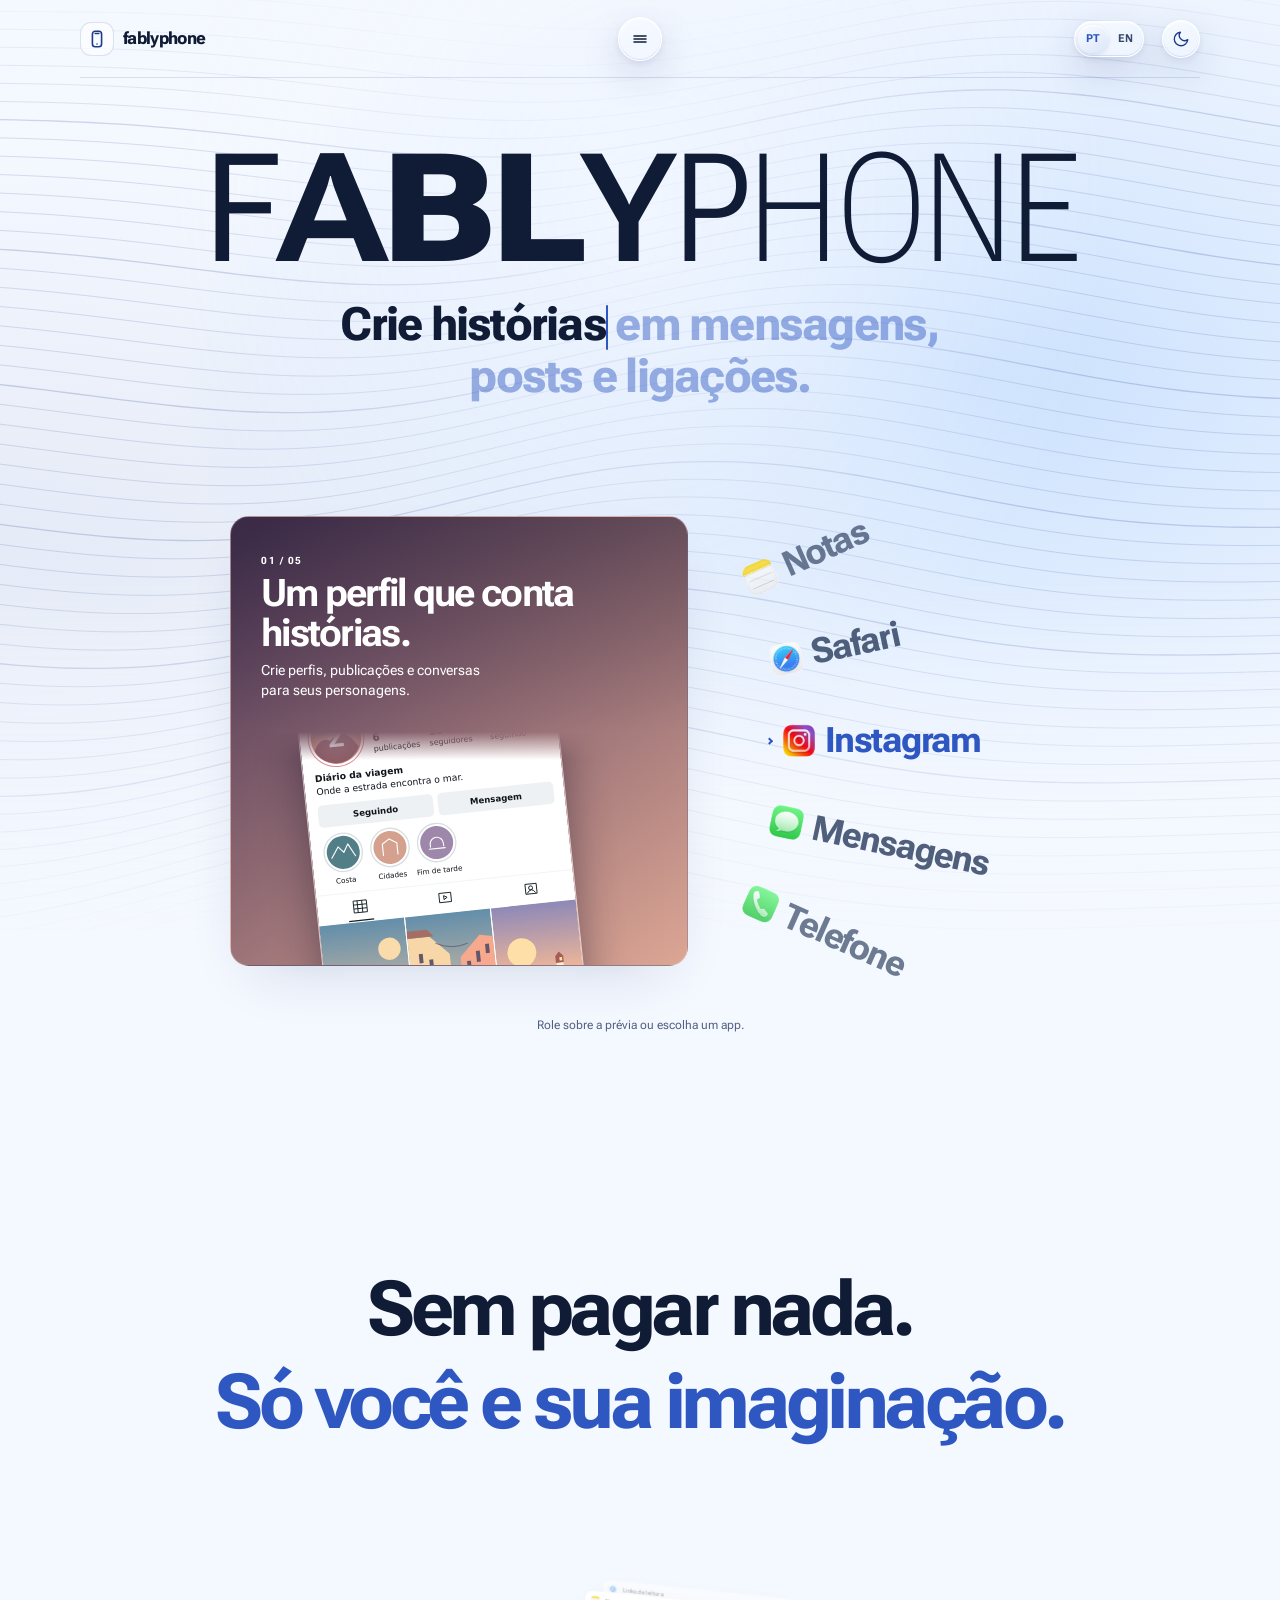
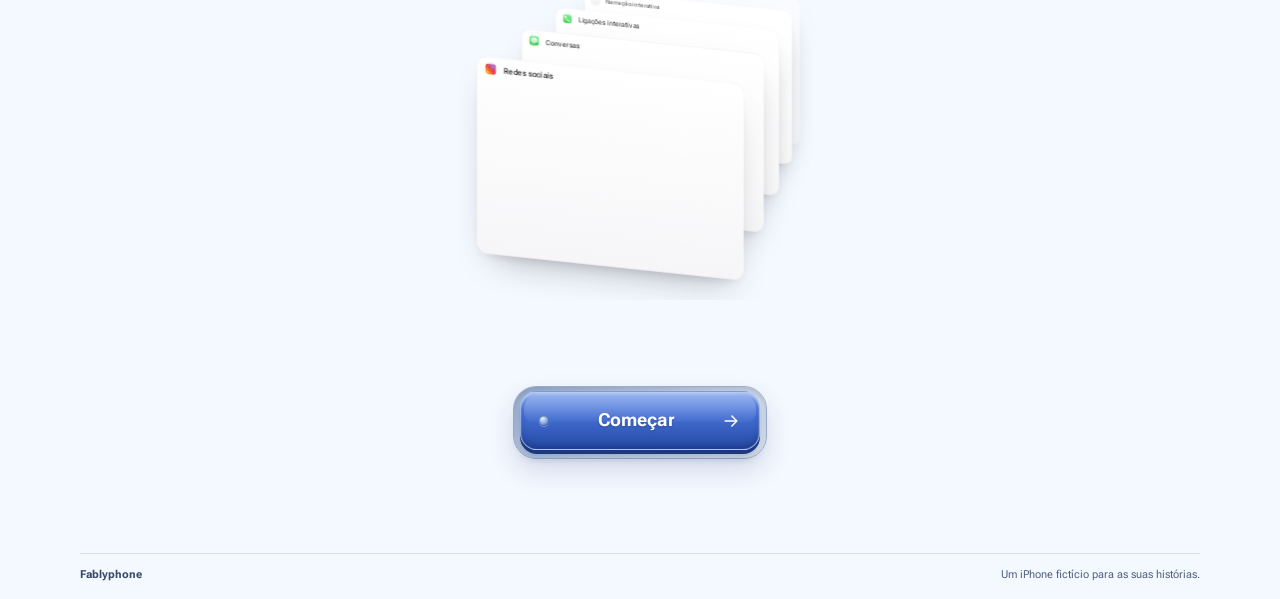
==== commit 160133b8: "update: new app aspect ratio, weather bar fixed, landing page with new intro" ====
--- a/index.html
+++ b/index.html
@@ -7,13 +7,26 @@
   <meta name="theme-color" content="#f4f8ff">
   <title>Fablyphone — Histórias em uma tela</title>
   <script>
-    if (new URLSearchParams(location.search).get('reader') === '1') {
-      location.replace('editor.html' + location.search + location.hash);
-    }
+    const openingReader = new URLSearchParams(location.search).get('reader') === '1';
+    if (openingReader) location.replace('editor.html' + location.search + location.hash);
     try {
       if (localStorage.getItem('fablyphone:landing-theme') === 'dark') document.documentElement.dataset.theme = 'dark';
     } catch {}
+    (() => {
+      if (openingReader || location.hash || matchMedia('(prefers-reduced-motion: reduce)').matches) return;
+      if (performance.getEntriesByType('navigation')[0]?.type === 'back_forward') return;
+      if (document.referrer) {
+        const from = new URL(document.referrer);
+        const landingPath = path => path.replace(/\/index\.html$/, '/');
+        if (from.origin === location.origin && landingPath(from.pathname) === landingPath(location.pathname)
+          && from.searchParams.get('lang') !== new URLSearchParams(location.search).get('lang')) return;
+      }
+      const root = document.documentElement;
+      root.dataset.landingIntro = '';
+      setTimeout(() => delete root.dataset.landingIntro, 3300);
+    })();
   </script>
+  <script src="landing-intro.js" defer></script>
   <link rel="preload" href="assets/roboto-flex-latin.woff2" as="font" type="font/woff2" crossorigin>
   <link rel="stylesheet" href="landing.css">
   <link rel="stylesheet" href="theme-toggle.css">
@@ -26,6 +39,9 @@
   <script src="landing.js" defer></script>
 </head>
 <body>
+  <div class="landing-intro" aria-hidden="true">
+    <svg class="landing-intro-mark" viewBox="0 0 527 124" aria-hidden="true"></svg>
+  </div>
   <div class="scanner" aria-hidden="true"><canvas id="scanner"></canvas></div>
   <header class="site-head">
     <a class="brand" href="./" data-keep-language aria-label="Fablyphone · início"><span class="brand-mark" aria-hidden="true"><svg viewBox="0 0 24 24" fill="none"><rect x="7" y="3.5" width="10" height="17" rx="3"/><path d="M10 6h4m-2 11.5h.01"/></svg></span>fablyphone</a>
--- a/landing.css
+++ b/landing.css
@@ -49,6 +49,34 @@
 a:focus-visible, button:focus-visible, .card-swap:focus-visible { outline: 2px solid var(--accent-bright); outline-offset: 4px; }
 svg { display: block; }
 
+html[data-landing-intro] { overflow: hidden; }
+html[data-landing-intro] body > :is(header, main, footer) { visibility: hidden; }
+.landing-intro {
+  display: none;
+  position: fixed;
+  inset: 0;
+  z-index: 100;
+  place-items: center;
+  overflow: hidden;
+  background:
+    radial-gradient(ellipse at 68% 35%, var(--aurora), transparent 63%),
+    radial-gradient(ellipse at 17% 79%, var(--aurora-secondary), transparent 57%),
+    var(--paper);
+  transition: opacity .28s ease;
+}
+html[data-landing-intro] .landing-intro, .landing-intro.is-leaving { display: grid; }
+.landing-intro.is-leaving { opacity: 0; pointer-events: none; }
+.landing-intro-mark {
+  width: min(78vw, 510px);
+  height: auto;
+  color: var(--accent-bright);
+  fill: currentColor;
+  transform: translateY(-.5rem);
+  transition: color .25s ease, transform .28s ease;
+}
+.landing-intro.is-formed .landing-intro-mark { color: var(--ink); }
+.landing-intro.is-leaving .landing-intro-mark { transform: translateY(-.85rem); }
+
 .scanner { position: absolute; z-index: -1; inset: 0 0 auto; height: min(100%, 930px); overflow: hidden; pointer-events: none; }
 .scanner::before, .scanner::after, .scanner canvas { position: absolute; inset: 0; width: 100%; height: 100%; }
 .scanner::before {
@@ -63,7 +91,13 @@
   opacity: .83;
 }
 .site-head, .site-foot { width: min(1120px,calc(100% - 64px)); margin-inline: auto; display: flex; align-items: center; justify-content: space-between; }
-.site-head { min-height: 78px; border-bottom: 1px solid var(--border); }
+.site-head { position: relative; min-height: 78px; border-bottom: 1px solid var(--border); }
+.site-head [data-site-menu-slot] {
+  position: absolute;
+  top: 50%;
+  left: 50%;
+  transform: translate(-50%, -50%);
+}
 .brand { display: inline-flex; align-items: center; gap: 9px; font-size: 17px; font-weight: 780; letter-spacing: -.04em; }
 .brand-mark { display: grid; place-items: center; width: 34px; height: 34px; border-radius: 11px; background: var(--glass); color: var(--accent); border: 1px solid var(--border); }
 .brand-mark svg { width: 22px; height: 22px; }
@@ -397,6 +431,9 @@
   .landing-manifesto { padding: 56px 15px 35px; }
   .start { padding: 34px 14px 52px; }
 }
+@media (max-width: 350px) {
+  .site-head .brand { gap: 6px; font-size: 15px; }
+}
 @media (prefers-reduced-motion: reduce) {
   html { scroll-behavior: auto; }
   .pressure.is-reactive { display: block; }
--- a/theme-toggle.css
+++ b/theme-toggle.css
@@ -21,6 +21,21 @@
   stroke-linecap: round;
   stroke-linejoin: round;
 }
+:root[data-theme-reveal]::view-transition-group(root) {
+  animation-duration: 400ms;
+}
+:root[data-theme-reveal]::view-transition-old(root),
+:root[data-theme-reveal]::view-transition-new(root) {
+  animation: none;
+  mix-blend-mode: normal;
+}
+:root[data-theme-reveal]::view-transition-new(root) {
+  animation: theme-reveal-circle 400ms ease-in-out both;
+}
+@keyframes theme-reveal-circle {
+  from { clip-path: circle(0% at var(--theme-reveal-origin)); }
+  to { clip-path: circle(var(--theme-reveal-radius) at var(--theme-reveal-origin)); }
+}
 @media (prefers-reduced-motion: reduce) {
   .theme-switch { transition: none; }
   .theme-switch:active { scale: 1; }
--- a/site-menu.css
+++ b/site-menu.css
@@ -1,47 +1,40 @@
-.site-menu-button,
-.site-menu-dialog {
-  --menu-ink: var(--ed-ink, var(--ink));
-  --menu-muted: var(--ed-muted, var(--muted));
-  --menu-accent: var(--ed-accent-bright, var(--accent-bright));
-  --menu-border: var(--ed-line, var(--border));
-  --menu-surface: var(--ed-paper, var(--paper));
+html:not(.reader-mode) {
+  --nav-glass: rgba(244,248,255,.69);
+  --nav-glass-solid: #f4f8ff;
+  --nav-glass-edge: rgba(255,255,255,.88);
+  --nav-glass-shade: rgba(30,58,138,.14);
+  --nav-lens: rgba(255,255,255,.48);
+  --nav-lens-tint: rgba(79,125,221,.13);
+  --nav-glass-shadow: 0 14px 40px rgba(23,43,98,.15),0 3px 8px rgba(23,43,98,.08);
+}
+html[data-theme="dark"]:not(.reader-mode) {
+  --nav-glass: rgba(18,29,53,.76);
+  --nav-glass-solid: #17233f;
+  --nav-glass-edge: rgba(218,231,255,.23);
+  --nav-glass-shade: rgba(0,0,0,.42);
+  --nav-lens: rgba(171,198,255,.13);
+  --nav-lens-tint: rgba(112,157,255,.14);
+  --nav-glass-shadow: 0 18px 48px rgba(0,0,0,.38),0 3px 10px rgba(0,0,0,.22);
+}
+.site-menu-button,.site-menu-dialog {
+  --menu-ink: var(--ed-ink,var(--ink));
+  --menu-muted: var(--ed-muted,var(--muted));
+  --menu-accent: var(--ed-accent-bright,var(--accent-bright));
   color: var(--menu-ink);
 }
 [data-site-menu-slot] { display: inline-flex; }
 .site-menu-button {
-  display: inline-flex;
-  align-items: center;
-  justify-content: center;
-  gap: 5px;
-  min-height: 40px;
-  padding: 4px 10px;
-  border: 1px solid var(--menu-border);
-  border-radius: 999px;
-  background: var(--ed-glass, var(--glass));
-  font-size: 12px;
-  font-weight: 700;
+  display: inline-grid;
+  place-items: center;
+  width: 44px;
+  height: 44px;
+  padding: 0;
+  border-radius: 50%;
   cursor: pointer;
 }
-.site-menu-button svg {
-  width: 17px;
-  height: 17px;
-  fill: none;
-  stroke: currentColor;
-  stroke-linecap: round;
-  stroke-width: 2;
-}
-.site-menu-button:hover { color: var(--menu-accent); }
-.site-menu-editor {
-  position: fixed;
-  z-index: 82;
-  top: max(16px, env(safe-area-inset-top));
-  right: max(16px, env(safe-area-inset-right));
-}
-.site-menu-editor .site-menu-button {
-  padding-inline: 13px;
-  background: var(--ed-glass-strong);
-  box-shadow: 0 4px 14px var(--ed-shadow);
-}
+.site-menu-button svg,.site-menu-close svg { display: block; width: 16px; height: 16px; }
+.site-menu-button:hover,.site-menu-close:hover { color: var(--menu-accent); }
+.site-menu-editor { position: fixed; z-index: 82; top: max(16px,env(safe-area-inset-top)); right: max(16px,env(safe-area-inset-right)); }
 @media (max-width:760px) {
   .site-menu-editor { display: none; }
 }
@@ -56,113 +49,141 @@
 }
 @media (max-width:350px) {
   .site-head-controls { gap: 5px; }
-  .site-head-controls .site-menu-button { padding-inline: 7px; }
   .site-head-controls .language-choice a { min-width: 25px; }
   .site-head-controls .theme-toggle { width: 34px; height: 34px; }
 }
 
-/* Compact floating navigation, with spring-like expansion and a moving selection. */
 html:has(.site-menu-dialog[open]) { overflow: hidden; }
 .site-menu-dialog {
-  position: fixed; inset: 0; width: 100%; height: 100%; max-width: none; max-height: none;
-  padding: 0; margin: 0; border: 0; background: transparent; overflow: hidden;
-  --menu-ease: cubic-bezier(.22,1.18,.36,1);
+  --menu-safe-top: env(safe-area-inset-top,0px);
+  --menu-veil: rgba(15,30,64,.72);
+  position: fixed;
+  inset: 0;
+  width: 100%;
+  height: 100%;
+  max-width: none;
+  max-height: none;
+  padding: 0;
+  margin: 0;
+  border: 0;
+  overflow: hidden;
+  background: transparent;
 }
-.site-menu-dialog::backdrop { background: #070e2238; backdrop-filter: blur(3px); }
+[data-theme="dark"] .site-menu-dialog { --menu-veil: rgba(5,10,24,.86); }
+.site-menu-dialog::backdrop { background: transparent; }
+.site-menu-backdrop {
+  position: absolute;
+  inset: 0;
+  background: var(--menu-veil);
+  -webkit-backdrop-filter: blur(3px);
+  backdrop-filter: blur(3px);
+  opacity: 0;
+}
+.site-menu-island {
+  position: absolute;
+  z-index: 1;
+  top: calc(var(--menu-safe-top) + 20px);
+  left: 50%;
+  translate: -50% 0;
+  width: 44px;
+  height: 46px;
+  border-radius: 99px;
+  overflow: hidden;
+}
+.site-menu-close {
+  display: flex;
+  justify-content: flex-end;
+  align-items: center;
+  width: 100%;
+  height: 100%;
+  padding: 0 13px;
+  border: 0;
+  border-radius: inherit;
+  background: transparent;
+  color: inherit;
+  cursor: pointer;
+}
+.site-menu-logo {
+  position: absolute;
+  inset: 50% auto auto 12px;
+  translate: 0 -50%;
+  width: 22px;
+  height: 22px;
+  opacity: 0;
+  color: var(--menu-accent);
+  pointer-events: none;
+}
+.site-menu-logo svg { display: block; width: 100%; height: 100%; }
+.site-menu-anchor {
+  position: absolute;
+  top: calc(var(--menu-safe-top) + 80px);
+  left: 50%;
+  width: min(90vw,400px);
+  translate: -50% 0;
+}
 .site-menu-sheet {
-  position: absolute; top: var(--menu-top, 16px); right: var(--menu-right, 16px);
-  width: min(310px, calc(100vw - 24px)); max-height: calc(100dvh - 32px);
-  overflow: auto; overscroll-behavior: contain; padding: 12px;
-  border: 1px solid var(--menu-border); border-radius: 24px;
-  background: var(--menu-surface); box-shadow: 0 20px 65px #080e2738;
-  transform-origin: top right; transform: translateY(-8px) scale(.92); opacity: 0;
-  transition: transform .34s var(--menu-ease), opacity .19s ease;
+  max-height: calc(100dvh - var(--menu-safe-top) - 92px - env(safe-area-inset-bottom));
+  padding: 6px;
+  border-radius: 18px;
+  overflow: auto;
+  overscroll-behavior: contain;
 }
-.site-menu-dialog[data-active] .site-menu-sheet { transform: none; opacity: 1; }
-.site-menu-head { display:flex; align-items:center; justify-content:space-between; gap:12px; padding: 2px 4px 10px; color:var(--menu-muted); font-weight:750; font-size:14px; }
-.site-menu-close { min-height:34px; padding: 4px 9px; }
-.site-menu-close svg { rotate:45deg; }
-.site-menu-links { position:relative; isolation:isolate; list-style:none; padding:3px; margin:0; display:grid; gap:5px; }
-.site-menu-highlight { position:absolute; z-index:-1; left:3px; right:3px; top:0; height:0; opacity:0; border-radius:13px; background:color-mix(in srgb,var(--menu-accent) 11%,transparent); border:1px solid var(--menu-border); pointer-events:none; transition:translate .35s var(--menu-ease),height .35s var(--menu-ease),opacity .18s ease; }
-.site-menu-links a { display:grid; grid-template-columns:24px minmax(0,1fr) 16px; gap:12px; align-items:center; padding:12px; min-height:48px; border-radius:13px; color:var(--menu-ink); text-decoration:none; font-size:15px; font-weight:650; opacity:0; transform:translateY(7px); transition:opacity .18s,transform .3s var(--menu-ease),color .18s; }
-.site-menu-dialog[data-active] .site-menu-links a { opacity:1; transform:none; transition-delay:calc(var(--item) * 23ms); }
-.site-menu-links a svg { width:20px; height:20px; stroke:var(--menu-accent); fill:none; stroke-width:1.7; stroke-linecap:round; stroke-linejoin:round; }
-.site-menu-links a::after { content:''; width:6px; height:6px; border-top:1.5px solid var(--menu-muted); border-right:1.5px solid var(--menu-muted); rotate:45deg; justify-self:center; }
-.site-menu-links a[aria-current="page"] { color:var(--menu-accent); }
-.site-menu-links a:active { scale:.97; }
-.site-menu-dialog :focus-visible,.site-menu-button:focus-visible,.site-menu-mobile:focus-visible { outline:2px solid var(--menu-accent,var(--ed-accent-bright)); outline-offset:-2px; }
-@media(max-width:760px) { .site-menu-sheet { top:auto; bottom:var(--menu-bottom,16px); transform-origin:bottom right; transform:translateY(8px) scale(.92); } }
-@media(prefers-reduced-motion:reduce) { .site-menu-dialog *, .site-menu-dialog[data-active] .site-menu-links a { transition:none; } }
-/* Refined navigation: one motion for the sheet, one for the selection. */
-.site-menu-dialog { --menu-ease: cubic-bezier(.2,.75,.25,1); }
-.site-menu-dialog::backdrop { background: transparent; backdrop-filter: blur(0); transition: background .22s ease, backdrop-filter .22s ease; }
-.site-menu-dialog[data-active]::backdrop { background: #070e2226; backdrop-filter: blur(3px); }
-.site-menu-sheet { width:min(650px,calc(100vw - 24px)); padding:16px; border-radius:24px; transform:translateY(-6px) scale(.985); transition:transform .22s var(--menu-ease),opacity .18s ease; max-height:calc(100dvh - 32px); }
-.site-menu-links { grid-template-columns:repeat(6,minmax(0,1fr)); gap:6px; padding:4px; }
-.site-menu-links a { display:flex; flex-direction:column; justify-content:center; text-align:center; gap:7px; padding:12px 5px; min-height:72px; border-radius:16px; font-size:12px; line-height:1.2; position:relative; z-index:1; opacity:1; transform:none; transition:color .16s ease,scale .16s ease; }
-.site-menu-dialog[data-active] .site-menu-links a { transition-delay:0s; }
-.site-menu-links a::after { display:none; }
-.site-menu-links a svg { width:22px; height:22px; }
-.site-menu-highlight { left:0; right:auto; top:0; width:0; border-radius:16px; background:color-mix(in srgb,var(--menu-accent) 12%,var(--menu-surface)); border:1px solid color-mix(in srgb,var(--menu-accent) 18%,var(--menu-border)); z-index:0; transition:transform .26s var(--menu-ease),width .26s var(--menu-ease),height .26s var(--menu-ease),opacity .14s ease; }
-.site-menu-links a:hover { color:var(--menu-accent); }
-@media(max-width:760px) { .site-menu-sheet { width:min(400px,calc(100vw - 24px)); top:auto; bottom:var(--menu-bottom,16px); transform:translateY(6px) scale(.985); } .site-menu-links { grid-template-columns:repeat(3,minmax(0,1fr)); } .site-menu-links a { min-height:68px; } }
-@media(prefers-reduced-motion:reduce) { .site-menu-dialog::backdrop,.site-menu-sheet,.site-menu-highlight,.site-menu-links a { transition:none; } }
+.site-menu-links { margin: 0; padding: 0; list-style: none; }
+.site-menu-links li + li { border-top: 1px solid var(--nav-glass-shade); }
+.site-menu-links a {
+  display: flex;
+  align-items: center;
+  justify-content: space-between;
+  min-height: 44px;
+  padding: 8px 14px;
+  gap: 12px;
+  border-radius: 10px;
+  color: var(--menu-ink);
+  font-size: 16px;
+  line-height: 1.2;
+  font-weight: 550;
+  text-decoration: none;
+}
+.site-menu-links a:is(:hover,[aria-current="page"]) { color: var(--menu-accent); }
+.site-menu-links small { font-size: 11px; color: var(--menu-muted); font-variant-numeric: tabular-nums; }
+.site-menu-dialog :focus-visible,.site-menu-button:focus-visible,.site-menu-mobile:focus-visible {
+  outline: 2px solid var(--menu-accent,var(--ed-accent-bright));
+  outline-offset: -3px;
+}
+.site-menu-dialog[data-static] .site-menu-island { width: min(90vw,400px); }
+.site-menu-dialog[data-static] :is(.site-menu-logo,.site-menu-backdrop) { opacity: 1; }
+.site-menu-dialog[data-static] .site-menu-close line { transform-origin: 8px 8px; }
+.site-menu-dialog[data-static] .site-menu-close line:first-child { transform: rotate(45deg) translateY(3px); }
+.site-menu-dialog[data-static] .site-menu-close line:nth-child(2) { opacity: 0; }
+.site-menu-dialog[data-static] .site-menu-close line:last-child { transform: rotate(-45deg) translateY(-3px); }
 
-/* Liquid Glass — translucent navigation, specular edges and a floating lens. */
-html:not(.reader-mode) {
-  --nav-glass: rgba(244,248,255,.69);
-  --nav-glass-solid: #f4f8ff;
-  --nav-glass-edge: rgba(255,255,255,.88);
-  --nav-glass-shade: rgba(30,58,138,.14);
-  --nav-lens: rgba(255,255,255,.48);
-  --nav-lens-tint: rgba(79,125,221,.13);
-  --nav-glass-shadow: 0 14px 40px rgba(23,43,98,.15), 0 3px 8px rgba(23,43,98,.08);
-}
-html[data-theme="dark"]:not(.reader-mode) {
-  --nav-glass: rgba(18,29,53,.76);
-  --nav-glass-solid: #17233f;
-  --nav-glass-edge: rgba(218,231,255,.23);
-  --nav-glass-shade: rgba(0,0,0,.42);
-  --nav-lens: rgba(171,198,255,.13);
-  --nav-lens-tint: rgba(112,157,255,.14);
-  --nav-glass-shadow: 0 18px 48px rgba(0,0,0,.38), 0 3px 10px rgba(0,0,0,.22);
-}
-html:not(.reader-mode) :is(.site-menu-sheet,.site-menu-button,.site-menu-editor .site-menu-button,.site-head-controls .language-choice,.site-head-controls .theme-toggle) {
+html:not(.reader-mode) :is(.site-menu-sheet,.site-menu-button,.site-menu-island,.site-head-controls .language-choice,.site-head-controls .theme-toggle) {
   background: linear-gradient(155deg,var(--nav-lens),transparent 55%),var(--nav-glass-solid);
   border: 1px solid var(--nav-glass-edge);
   box-shadow: inset 0 1px 1px var(--nav-glass-edge),inset 0 -1px 1px var(--nav-glass-shade),var(--nav-glass-shadow);
 }
-html:not(.reader-mode) .site-menu-sheet { border-radius:28px; }
-html:not(.reader-mode) .site-menu-highlight {
-  background: linear-gradient(145deg,var(--nav-lens),transparent 70%),var(--nav-lens-tint);
-  border:1px solid var(--nav-glass-edge);
-  box-shadow: inset 0 1px 2px var(--nav-glass-edge),inset 0 -1px 2px var(--nav-glass-shade),0 4px 12px var(--nav-glass-shade);
-  border-radius:19px;
-}
-html:not(.reader-mode) .site-menu-dialog[data-active]::backdrop { background:#070e221a; backdrop-filter:blur(2px); }
-html[data-theme="dark"]:not(.reader-mode) .site-menu-dialog[data-active]::backdrop { background:#03071342; }
 html:not(.reader-mode) .site-head-controls .language-choice a[aria-current="true"] {
-  background:linear-gradient(145deg,var(--nav-lens),var(--nav-lens-tint));
-  box-shadow:inset 0 1px 1px var(--nav-glass-edge),0 2px 5px var(--nav-glass-shade);
+  background: linear-gradient(145deg,var(--nav-lens),var(--nav-lens-tint));
+  box-shadow: inset 0 1px 1px var(--nav-glass-edge),0 2px 5px var(--nav-glass-shade);
 }
 html:not(.reader-mode) .mobile-editor-nav {
-  background:var(--nav-glass-solid)!important;
-  border-top-color:var(--nav-glass-edge)!important;
-  box-shadow:0 -8px 26px var(--nav-glass-shade),inset 0 1px 1px var(--nav-glass-edge);
+  background: var(--nav-glass-solid)!important;
+  border-top-color: var(--nav-glass-edge)!important;
+  box-shadow: 0 -8px 26px var(--nav-glass-shade),inset 0 1px 1px var(--nav-glass-edge);
 }
 html:not(.reader-mode) .mobile-editor-nav button[aria-selected="true"] {
-  background:linear-gradient(145deg,var(--nav-lens),var(--nav-lens-tint));
-  box-shadow:inset 0 1px 1px var(--nav-glass-edge),0 3px 8px var(--nav-glass-shade);
+  background: linear-gradient(145deg,var(--nav-lens),var(--nav-lens-tint));
+  box-shadow: inset 0 1px 1px var(--nav-glass-edge),0 3px 8px var(--nav-glass-shade);
 }
 @supports ((backdrop-filter:blur(1px)) or (-webkit-backdrop-filter:blur(1px))) {
-  html:not(.reader-mode) :is(.site-menu-sheet,.site-menu-button,.site-menu-editor .site-menu-button,.site-head-controls .language-choice,.site-head-controls .theme-toggle) {
-    background:linear-gradient(155deg,var(--nav-lens),transparent 55%),var(--nav-glass);
-    -webkit-backdrop-filter:blur(22px) saturate(155%);
-    backdrop-filter:blur(22px) saturate(155%);
+  html:not(.reader-mode) :is(.site-menu-sheet,.site-menu-button,.site-menu-island,.site-head-controls .language-choice,.site-head-controls .theme-toggle) {
+    background: linear-gradient(155deg,var(--nav-lens),transparent 55%),var(--nav-glass);
+    -webkit-backdrop-filter: blur(22px) saturate(155%);
+    backdrop-filter: blur(22px) saturate(155%);
   }
   html:not(.reader-mode) .mobile-editor-nav {
-    background:var(--nav-glass)!important;
-    -webkit-backdrop-filter:blur(24px) saturate(155%);
-    backdrop-filter:blur(24px) saturate(155%);
+    background: var(--nav-glass)!important;
+    -webkit-backdrop-filter: blur(24px) saturate(155%);
+    backdrop-filter: blur(24px) saturate(155%);
   }
 }
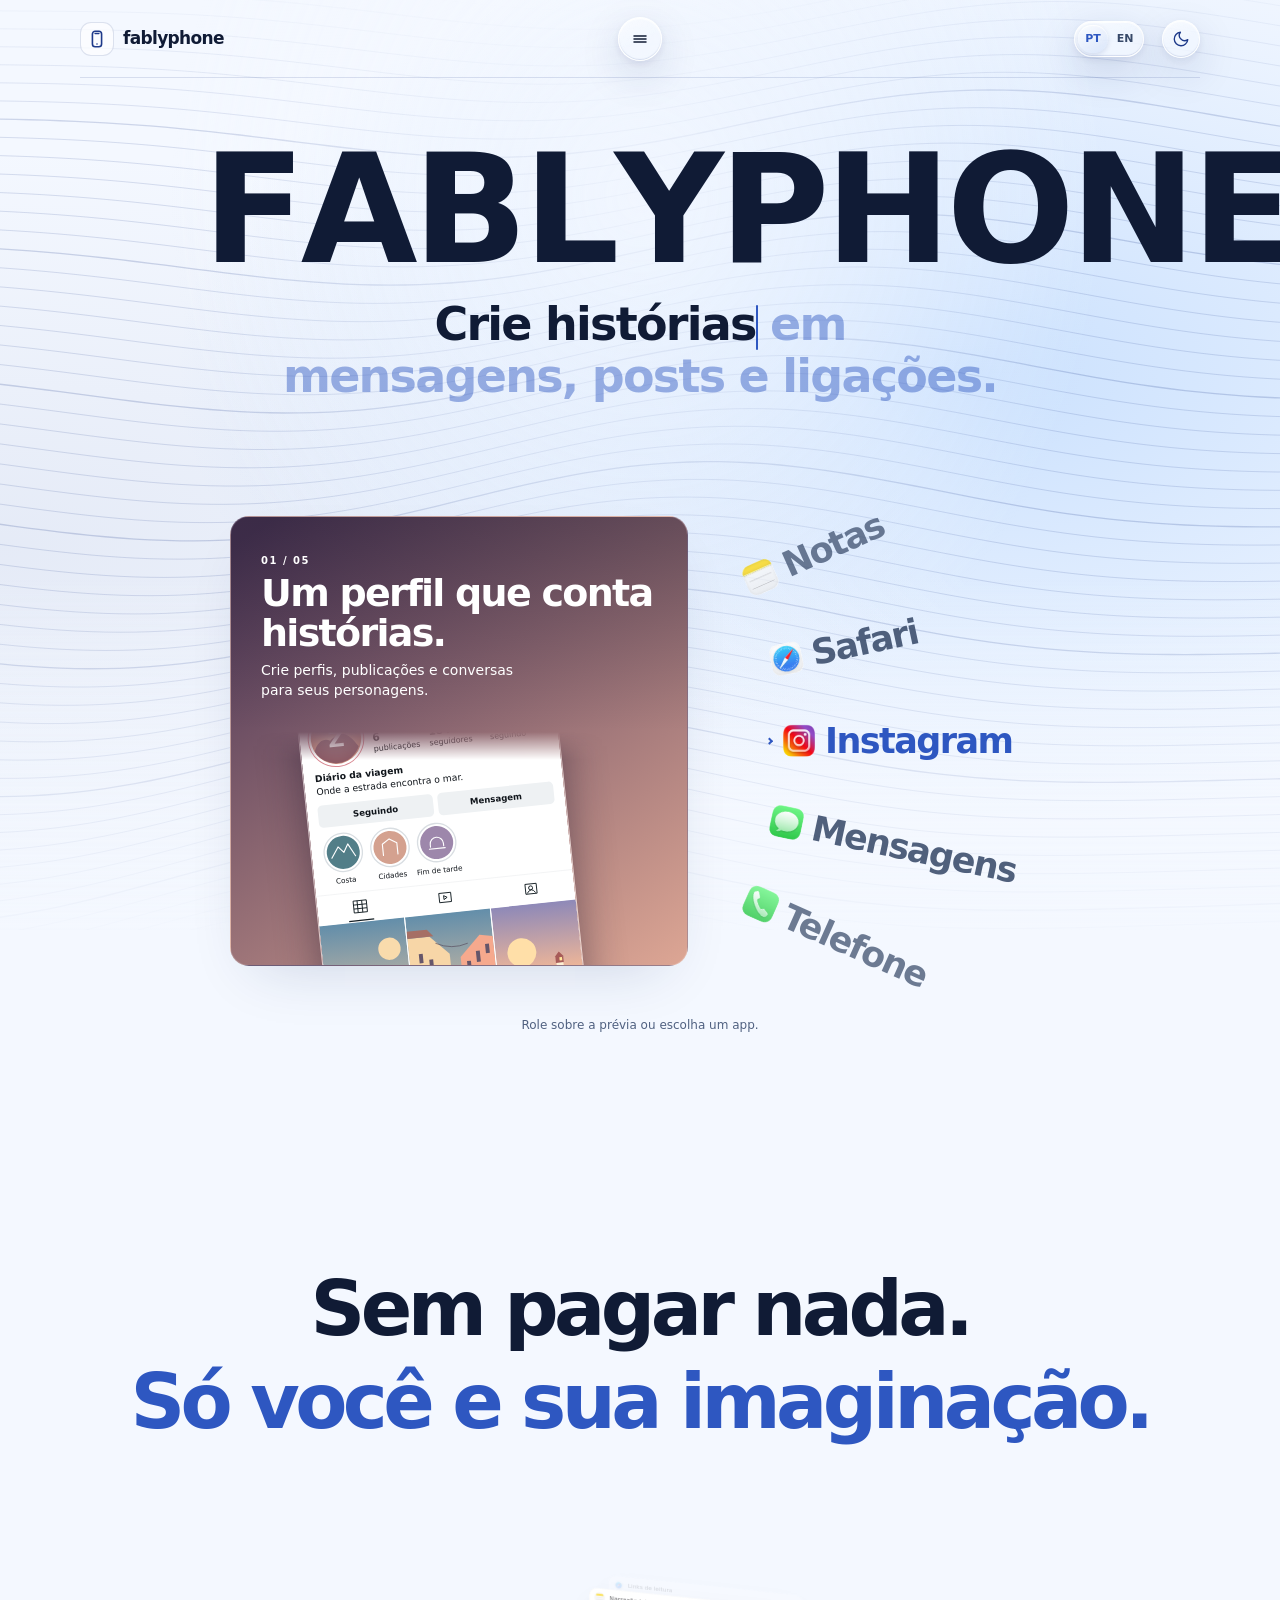
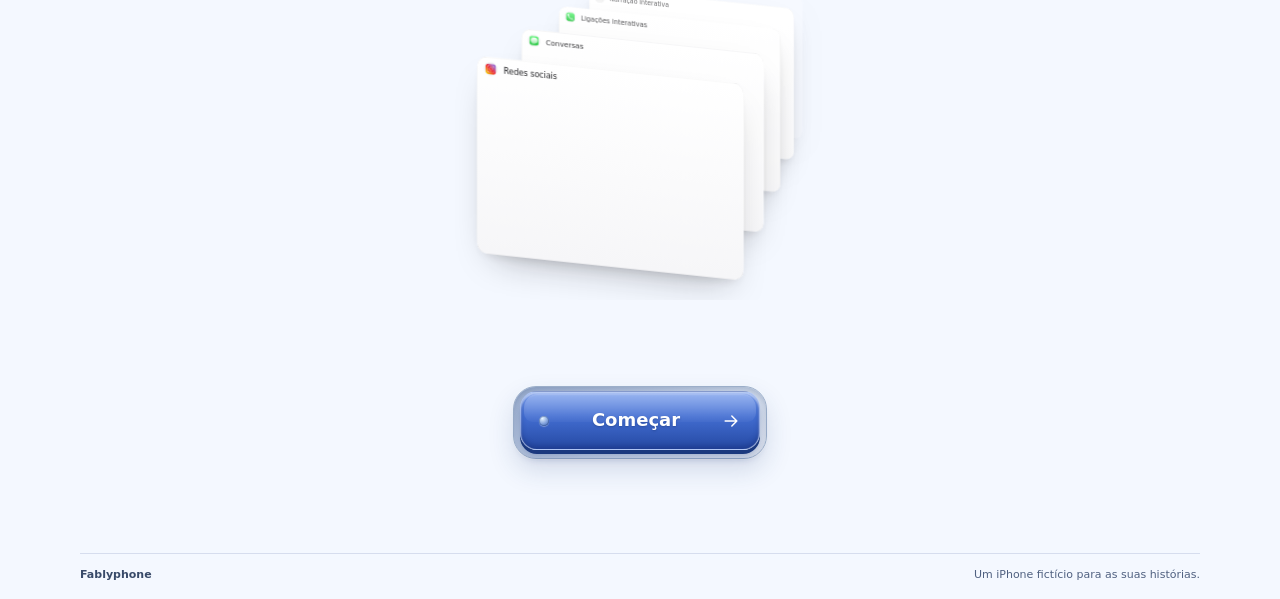
==== commit 971e20e0: "refactor: organize project structure" ====
--- a/index.html
+++ b/index.html
@@ -26,17 +26,17 @@
       setTimeout(() => delete root.dataset.landingIntro, 3300);
     })();
   </script>
-  <script src="landing-intro.js" defer></script>
+  <script src="js/landing-intro.js" defer></script>
   <link rel="preload" href="assets/roboto-flex-latin.woff2" as="font" type="font/woff2" crossorigin>
-  <link rel="stylesheet" href="landing.css">
-  <link rel="stylesheet" href="theme-toggle.css">
-  <link rel="stylesheet" href="site-language.css">
-  <link rel="stylesheet" href="site-menu.css">
-  <script src="site-language.js"></script>
-  <script src="site-menu.js" defer></script>
-  <script src="landing-language.js" defer></script>
-  <script src="theme-toggle.js" defer></script>
-  <script src="landing.js" defer></script>
+  <link rel="stylesheet" href="css/landing.css">
+  <link rel="stylesheet" href="css/theme-toggle.css">
+  <link rel="stylesheet" href="css/site-language.css">
+  <link rel="stylesheet" href="css/site-menu.css">
+  <script src="js/site-language.js"></script>
+  <script src="js/site-menu.js" defer></script>
+  <script src="js/landing-language.js" defer></script>
+  <script src="js/theme-toggle.js" defer></script>
+  <script src="js/landing.js" defer></script>
 </head>
 <body>
   <div class="landing-intro" aria-hidden="true">
@@ -44,7 +44,7 @@
   </div>
   <div class="scanner" aria-hidden="true"><canvas id="scanner"></canvas></div>
   <header class="site-head">
-    <a class="brand" href="./" data-keep-language aria-label="Fablyphone · início"><span class="brand-mark" aria-hidden="true"><svg viewBox="0 0 24 24" fill="none"><rect x="7" y="3.5" width="10" height="17" rx="3"/><path d="M10 6h4m-2 11.5h.01"/></svg></span>fablyphone</a>
+    <a class="brand" href="././" data-keep-language aria-label="Fablyphone · início"><span class="brand-mark" aria-hidden="true"><svg viewBox="0 0 24 24" fill="none"><rect x="7" y="3.5" width="10" height="17" rx="3"/><path d="M10 6h4m-2 11.5h.01"/></svg></span>fablyphone</a>
     <div class="site-head-controls">
       <div class="language-choice" role="group" aria-label="Idioma"><a data-language-choice="pt" href="?lang=pt" lang="pt-BR" aria-label="Português">PT</a><a data-language-choice="en" href="?lang=en" lang="en" aria-label="English">EN</a></div>
     <nav aria-label="Navegação da página"><button id="theme-toggle" class="theme-toggle theme-switch" data-theme-toggle="fablyphone:landing-theme" type="button" aria-label="Modo escuro" aria-pressed="false"></button></nav>
--- a/css/landing.css
+++ b/css/landing.css
@@ -0,0 +1,443 @@
+@font-face {
+  font-family: "Roboto Flex";
+  src: url("../assets/roboto-flex-latin.woff2") format("woff2");
+  font-style: normal;
+  font-weight: 100 1000;
+  font-stretch: 25% 151%;
+  font-display: swap;
+}
+
+:root {
+  color-scheme: light;
+  --paper: #f4f8ff;
+  --ink: #101b35;
+  --sub: #384a69;
+  --muted: #506181;
+  --border: #1e3a8a24;
+  --glass: #ffffff9c;
+  --accent: #1e3a8a;
+  --accent-bright: #2e57c1;
+  --aurora: #60a5fa48;
+  --aurora-secondary: #1e3a8a12;
+  --rail-wash: #ffffff35;
+  --shadow: #172b6230;
+  font-family: "Roboto Flex", system-ui, sans-serif;
+}
+:root[data-theme="dark"] {
+  color-scheme: dark;
+  --paper: #090f22;
+  --ink: #f6f8ff;
+  --sub: #c1d0eb;
+  --muted: #afc0e2;
+  --border: #a8c3ff33;
+  --glass: #15203cbe;
+  --accent: #c7d8ff;
+  --accent-bright: #86b4ff;
+  --aurora: #60a5fa36;
+  --aurora-secondary: #1e3a8a80;
+  --rail-wash: #0d173a51;
+  --shadow: #0006;
+}
+*, *::before, *::after { box-sizing: border-box; }
+html { background: var(--paper); scroll-behavior: smooth; }
+body { margin: 0; position: relative; isolation: isolate; color: var(--ink); line-height: 1.45; }
+html, body { -webkit-user-select: none; user-select: none; }
+::selection { background: transparent; color: inherit; }
+button, a { -webkit-tap-highlight-color: transparent; }
+button { color: inherit; font: inherit; cursor: pointer; }
+a { color: inherit; text-decoration: none; }
+a:focus-visible, button:focus-visible, .card-swap:focus-visible { outline: 2px solid var(--accent-bright); outline-offset: 4px; }
+svg { display: block; }
+
+html[data-landing-intro] { overflow: hidden; }
+html[data-landing-intro] body > :is(header, main, footer) { visibility: hidden; }
+.landing-intro {
+  display: none;
+  position: fixed;
+  inset: 0;
+  z-index: 100;
+  place-items: center;
+  overflow: hidden;
+  background:
+    radial-gradient(ellipse at 68% 35%, var(--aurora), transparent 63%),
+    radial-gradient(ellipse at 17% 79%, var(--aurora-secondary), transparent 57%),
+    var(--paper);
+  transition: opacity .28s ease;
+}
+html[data-landing-intro] .landing-intro, .landing-intro.is-leaving { display: grid; }
+.landing-intro.is-leaving { opacity: 0; pointer-events: none; }
+.landing-intro-mark {
+  width: min(78vw, 510px);
+  height: auto;
+  color: var(--accent-bright);
+  fill: currentColor;
+  transform: translateY(-.5rem);
+  transition: color .25s ease, transform .28s ease;
+}
+.landing-intro.is-formed .landing-intro-mark { color: var(--ink); }
+.landing-intro.is-leaving .landing-intro-mark { transform: translateY(-.85rem); }
+
+.scanner { position: absolute; z-index: -1; inset: 0 0 auto; height: min(100%, 930px); overflow: hidden; pointer-events: none; }
+.scanner::before, .scanner::after, .scanner canvas { position: absolute; inset: 0; width: 100%; height: 100%; }
+.scanner::before {
+  content: "";
+  background: radial-gradient(ellipse at 76% 40%,var(--aurora),transparent 58%),
+    radial-gradient(ellipse at 0% 59%,var(--aurora-secondary),transparent 52%);
+}
+.scanner::after {
+  content: "";
+  background: radial-gradient(ellipse at 50% 21%,var(--paper) 0%,transparent 52%),
+    linear-gradient(to bottom,transparent 62%,var(--paper) 100%);
+  opacity: .83;
+}
+.site-head, .site-foot { width: min(1120px,calc(100% - 64px)); margin-inline: auto; display: flex; align-items: center; justify-content: space-between; }
+.site-head { position: relative; min-height: 78px; border-bottom: 1px solid var(--border); }
+.site-head [data-site-menu-slot] {
+  position: absolute;
+  top: 50%;
+  left: 50%;
+  transform: translate(-50%, -50%);
+}
+.brand { display: inline-flex; align-items: center; gap: 9px; font-size: 17px; font-weight: 780; letter-spacing: -.04em; }
+.brand-mark { display: grid; place-items: center; width: 34px; height: 34px; border-radius: 11px; background: var(--glass); color: var(--accent); border: 1px solid var(--border); }
+.brand-mark svg { width: 22px; height: 22px; }
+.brand-mark svg, .call-slider svg, .mini-share-icon svg {
+  stroke: currentColor; stroke-width: 1.75; stroke-linecap: round; stroke-linejoin: round;
+}
+.site-head nav { display: flex; align-items: center; gap: 22px; font-size: 13px; color: var(--sub); font-weight: 600; }
+.site-head-controls { display: flex; align-items: center; gap: clamp(9px,2vw,18px); }
+.theme-toggle {
+  display: grid; place-items: center; padding: 0; width: 38px; height: 38px; flex: none; border-radius: 50%;
+  background: var(--glass); border: 1px solid var(--border); color: var(--accent);
+}
+.theme-toggle:hover { box-shadow: 0 3px 14px var(--shadow); }
+.theme-toggle svg { width: 18px; height: 18px; }
+
+.hero { text-align: center; padding: clamp(34px,4.6vw,60px) 18px clamp(16px,2.2vw,24px); }
+.pressure {
+  margin: 0 auto 3px;
+  width: min(875px,100%);
+  font-size: clamp(43px,14vw,151px);
+  font-weight: 570; font-stretch: 92%; line-height: .97; letter-spacing: -.032em;
+  text-transform: uppercase;
+  white-space: nowrap;
+}
+.pressure.is-reactive { display: flex; align-items: baseline; justify-content: space-between; }
+.pressure span { display: inline-block; font-variation-settings: "wght" var(--weight,570), "wdth" var(--width,92); }
+.hero-copy {
+  margin: 16px auto 0; max-width: min(100%,26ch);
+  font-size: clamp(23px,4.2vw,46px); font-weight: 790; font-stretch: 94%;
+  line-height: 1.12; letter-spacing: -.038em; color: var(--ink); text-wrap: balance;
+}
+.ghost-display { display: grid; }
+.ghost-display > span { grid-area: 1 / 1; }
+.ghost-reserve { visibility: hidden; pointer-events: none; }
+.ghost-completion { color: var(--accent-bright); opacity: .45; }
+.ghost-caret { position: relative; }
+.ghost-caret::after {
+  content: ""; position: absolute; bottom: .02em; left: 0; width: 2px; height: .98em;
+  border-radius: 2px; background: var(--accent-bright); animation: ghost-blink .88s step-end infinite;
+}
+@keyframes ghost-blink { 55% { opacity: 0; } }
+
+.app-arc {
+  width: min(820px,calc(100% - 40px)); margin: clamp(40px,7vw,96px) auto 0;
+  display: grid; grid-template-columns: minmax(0,1.25fr) minmax(0,.85fr);
+  align-items: center; gap: clamp(18px,4vw,58px); isolation: isolate; touch-action: pan-y pinch-zoom;
+}
+.arc-display { grid-area: 1 / 1; min-width: 0; }
+.arc-hint { grid-column: 1 / -1; text-align: center; color: var(--muted); font-size: 12px; margin: 0; }
+.arc-touch-hint { display: none; }
+@media (pointer: coarse) {
+  .arc-wheel-hint { display: none; }
+  .arc-touch-hint { display: inline; }
+}
+.arc-preview {
+  --arc-light: #dda694;
+  --arc-deep: #493354;
+  position: relative; min-height: clamp(340px,38vw,450px); overflow: hidden;
+  border-radius: 19px; background: linear-gradient(145deg,var(--arc-deep) 4%,var(--arc-light));
+  border: 1px solid #fff3; color: #fff; box-shadow: 0 24px 58px -26px var(--shadow);
+}
+.arc-messages { --arc-light: #428bca; --arc-deep: #122d60; }
+.arc-phone { --arc-light: #53a49a; --arc-deep: #182d45; }
+.arc-notes { --arc-light: #d99f45; --arc-deep: #53341c; }
+.arc-safari { --arc-light: #727fb8; --arc-deep: #292f5b; }
+.arc-copy { padding: clamp(17px,3vw,30px); position: relative; z-index: 1; background: linear-gradient(#13142142,transparent); }
+.arc-copy > span { font-size: 10px; font-weight: 710; letter-spacing: .15em; }
+.arc-copy h2 { font-size: clamp(24px,3.8vw,38px); max-width: 17ch; margin: 4px 0 7px; line-height: 1.04; letter-spacing: -.045em; }
+.arc-copy p { margin: 0; max-width: 31ch; font-size: clamp(12px,1.5vw,14px); }
+.arc-art { position: absolute; inset: 48% 0 0; display: grid; place-items: start center; padding: 11px 16px; }
+.arc-profile { overflow: hidden; mask-image: linear-gradient(transparent,#000 12%); }
+.arc-profile img {
+  display: block; width: min(71%,260px); height: auto; border: 1px solid #fff9; border-radius: 13px;
+  transform: rotate(-6deg) translateY(-21%); box-shadow: 0 12px 42px #1c162b74;
+}
+.arc-chat, .arc-call, .arc-note, .arc-news {
+  width: min(100%,260px); border-radius: 16px; padding: 15px;
+  color: #152139; background: #f8fbff; box-shadow: 0 12px 42px #101b3565; font-size: 13px;
+}
+.arc-chat header { display: flex; align-items: center; gap: 7px; font-weight: 760; padding-bottom: 6px; border-bottom: 1px solid #dbe6f2; }
+.arc-chat header i { border-radius: 50%; background: #335f9e; color: #fff; font-style: normal; width: 26px; height: 26px; display: grid; place-items: center; }
+.arc-chat p { width: fit-content; background: #e9eef4; border-radius: 12px; padding: 5px 9px; margin: 5px 0; }
+.arc-chat p:nth-of-type(2) { margin-left: auto; background: #255dcc; color: #fff; }
+.arc-call { background: #101f34; color: #fff; text-align: center; display: grid; gap: 2px; }
+.arc-call strong { font-size: 27px; }
+.arc-call div { display: flex; justify-content: space-evenly; padding-top: 10px; }
+.arc-call i { width: 33px; height: 33px; display: grid; place-items: center; background: #b82b48; border-radius: 50%; font-size: 20px; font-style: normal; }
+.arc-call img { width: 100%; border-radius: inherit; }
+.arc-note { display: grid; gap: 5px; background: #fff8e6; }
+.arc-note small { color: #7c4a12; }
+.arc-note p { margin: 0; }
+.arc-news { display: grid; gap: 5px; text-align: center; }
+.arc-news small { color: #475677; border-radius: 8px; background: #e7ebfa; padding: 4px; }
+.arc-news b { font-size: 10px; letter-spacing: .14em; }
+.arc-news strong { font: 700 20px Georgia,serif; }
+.arc-news span { font-size: 10px; }
+.arc-list { grid-area: 1 / 2; position: relative; --arc-step: clamp(52px,6vw,83px); --arc-bend: 12px; --arc-turn: 12deg; }
+.arc-enhanced .arc-list { height: clamp(320px,38vw,430px); }
+.arc-app {
+  display: flex; gap: 10px; align-items: center; padding: 7px 8px; border: 0; background: transparent;
+  color: var(--sub); font-size: clamp(18px,3vw,35px); font-weight: 750; letter-spacing: -.045em;
+  line-height: 1.05; text-align: left; border-radius: 9px;
+}
+.arc-app img { width: .92em; height: .92em; border-radius: 23%; flex: none; }
+.arc-app[aria-pressed="true"] { color: var(--accent-bright); }
+.arc-app:hover { color: var(--accent-bright); }
+.arc-enhanced .arc-app {
+  position: absolute; left: 0; top: 50%; opacity: var(--arc-opacity,1);
+  translate: calc(var(--arc-x,0) * var(--arc-bend)) calc(-50% + var(--arc-slot,0) * var(--arc-step));
+  rotate: calc(var(--arc-slot,0) * var(--arc-turn));
+  transform-origin: left center;
+}
+.arc-enhanced .arc-app:hover, .arc-enhanced .arc-app:focus-visible { opacity: 1; }
+.arc-enhanced .arc-app[aria-pressed="true"]::before {
+  content: ""; position: absolute; left: -8px; width: 5px; height: 5px;
+  border-right: 2px solid currentColor; border-top: 2px solid currentColor; rotate: 45deg;
+}
+@media (prefers-reduced-motion: no-preference) {
+  .arc-enhanced .arc-app:not(.arc-jump) { transition: translate .43s cubic-bezier(.2,.8,.25,1),rotate .43s cubic-bezier(.2,.8,.25,1),opacity .35s,color .25s; }
+  .arc-enhanced .arc-preview:not([hidden]) { animation: arc-preview-in .4s ease-out both; }
+}
+@keyframes arc-preview-in { from { opacity: .45; transform: translateY(8px) scale(.985); } to { opacity: 1; transform: none; } }
+
+@media (max-width: 700px), (pointer: coarse) and (max-width: 900px) {
+  .app-arc {
+    grid-template-columns: minmax(0,1fr); width: min(520px,calc(100% - 28px));
+    margin-top: clamp(22px,5vw,42px); gap: 12px; touch-action: auto;
+  }
+  .arc-display {
+    grid-area: 1 / 1; display: flex; gap: 10px; overflow-x: auto; overflow-y: hidden;
+    scroll-snap-type: x mandatory; overscroll-behavior-x: contain; scrollbar-width: none;
+    border-radius: 18px; touch-action: auto;
+  }
+  .arc-display::-webkit-scrollbar { display: none; }
+  .arc-enhanced .arc-display::after { content: ""; flex: 0 0 14px; }
+  .arc-preview:not([hidden]) {
+    display: flex; flex-direction: column; flex: 0 0 100%; min-width: 0; min-height: 316px;
+    scroll-snap-align: start; scroll-snap-stop: always; box-shadow: none;
+  }
+  .arc-enhanced .arc-preview:not([hidden]) { flex-basis: calc(100% - 24px); animation: none; }
+  .arc-copy { padding: 17px 16px 11px; }
+  .arc-art { position: relative; inset: auto; margin-top: auto; padding: 8px 14px 16px; }
+  .arc-profile { height: 175px; }
+  .arc-profile img { transform: rotate(-5deg) translateY(-18%); }
+  .arc-list, .arc-enhanced .arc-list {
+    grid-area: 2 / 1; display: grid; grid-template-columns: repeat(5,minmax(0,1fr)); gap: 3px; width: 100%; height: auto;
+  }
+  .arc-app, .arc-enhanced .arc-app {
+    position: static; display: flex; flex-direction: column; justify-content: center; gap: 5px;
+    padding: 6px 1px; min-width: 0; min-height: 49px; font-size: clamp(9px,2.6vw,12px);
+    font-weight: 700; letter-spacing: -.025em; text-align: center;
+    rotate: none; translate: none; opacity: 1; transition: none;
+  }
+  .arc-app img { width: 21px; height: 21px; }
+  .arc-enhanced .arc-app[aria-pressed="true"] { background: var(--glass); box-shadow: inset 0 0 0 1px var(--border); }
+  .arc-enhanced .arc-app[aria-pressed="true"]::before { display: none; }
+  .arc-wheel-hint { display: none; }
+  .arc-touch-hint { display: inline; }
+}
+.landing-manifesto { padding: clamp(74px,11vw,150px) 16px clamp(62px,9vw,118px); text-align: center; }
+.landing-manifesto h2 {
+  margin: 0 auto; font-size: clamp(27px,6vw,76px);
+  font-weight: 735; letter-spacing: -.06em; line-height: 1.08;
+}
+.stagger-line { display: block; text-wrap: balance; }
+.stagger-line + .stagger-line { margin-top: .14em; }
+.stagger-line:last-child { color: var(--accent-bright); }
+.stagger-word { display: inline-block; white-space: nowrap; }
+
+@media (prefers-reduced-motion: no-preference) {
+  .stagger-pending .stagger-word { opacity: 0; }
+  .stagger-in .stagger-word { animation: stagger-rise .63s cubic-bezier(.2,.8,.28,1) var(--stagger-at) both; }
+}
+@keyframes stagger-rise {
+  from { opacity: 0; transform: translateY(.65em) rotate(3deg); filter: blur(3px); }
+  to { opacity: 1; transform: none; filter: none; }
+}
+
+.tools { position: relative; width: min(1040px,100%); margin: 0 auto; scroll-margin-top: 14px; }
+.card-swap {
+  --swap-tile: linear-gradient(180deg,#ffffff 0%,#f6f6f8 100%);
+  --swap-tile-edge: rgba(24,24,27,.08);
+  --swap-tile-highlight: #ffffff;
+  --swap-shadow: 0 30px 60px -28px rgba(24,24,27,.35),0 10px 24px -14px rgba(24,24,27,.2);
+  --swap-media-edge: rgba(24,24,27,.06);
+  --swap-ink: #27272a;
+  --swap-badge: rgba(24,24,27,.05);
+  --swap-shade: #ffffff;
+  position: relative; width: min(100%,760px); height: clamp(280px,38vh,350px);
+  margin: 0 auto; overflow: hidden; outline: none; touch-action: pan-y;
+  -webkit-tap-highlight-color: transparent;
+}
+[data-theme="dark"] .card-swap {
+  --swap-tile: linear-gradient(180deg,#3a3644 0%,#27242f 100%);
+  --swap-tile-edge: rgba(255,255,255,.07);
+  --swap-tile-highlight: rgba(255,255,255,.12);
+  --swap-shadow: 0 30px 60px -24px rgba(0,0,0,.8),0 10px 24px -12px rgba(0,0,0,.55);
+  --swap-media-edge: rgba(255,255,255,.06);
+  --swap-ink: #f4f4f5;
+  --swap-badge: rgba(255,255,255,.08);
+  --swap-shade: #100e15;
+}
+.card-swap-sizer { max-height: 100%; overflow: hidden; pointer-events: none; }
+.card-swap-sizer > span { display: block; width: 100%; max-width: var(--swap-stage-w); aspect-ratio: var(--swap-ratio); }
+.card-swap-stage {
+  position: absolute; top: 50%; left: 50%;
+  width: var(--swap-stage-w); height: var(--swap-stage-h);
+  perspective: 900px; transform: translate(-50%,-50%);
+  pointer-events: none;
+}
+.card-swap-slot {
+  position: absolute; top: var(--swap-oy); left: var(--swap-ox);
+  width: var(--swap-w); height: var(--swap-h);
+  margin: calc(var(--swap-h) / -2) 0 0 calc(var(--swap-w) / -2);
+  border-radius: var(--swap-radius); overflow: hidden; isolation: isolate;
+  box-shadow: var(--swap-shadow); pointer-events: auto;
+  user-select: none; -webkit-user-select: none; touch-action: pan-y;
+  backface-visibility: hidden; -webkit-backface-visibility: hidden;
+}
+.card-swap:focus-visible .card-swap-slot[data-front] { outline: 2px solid var(--swap-ink); outline-offset: 3px; }
+.card-swap:not(.is-ready) .card-swap-slot:not(:first-child) { display: none; }
+.card-swap-shade { position: absolute; inset: 0; z-index: 3; border-radius: inherit; background: var(--swap-shade); opacity: 0; pointer-events: none; }
+.card-swap-card {
+  position: relative; display: flex; flex-direction: column; gap: 6px;
+  width: 100%; height: 100%; box-sizing: border-box; padding: 6px;
+  overflow: hidden; isolation: isolate; border: 0; border-radius: inherit;
+  background: var(--swap-tile); color: var(--swap-ink); font: inherit; text-align: left; cursor: inherit;
+}
+.card-swap-card-rim {
+  position: absolute; inset: 0; z-index: 2; border-radius: inherit;
+  box-shadow: inset 0 0 0 1px var(--swap-tile-edge),inset 0 1px 0 var(--swap-tile-highlight);
+  pointer-events: none;
+}
+.card-swap-head { display: flex; flex: none; align-items: center; gap: 10px; min-width: 0; height: 30px; padding: 0 6px; }
+.card-swap-icon { display: grid; flex: none; place-items: center; width: 24px; height: 24px; border-radius: 50%; background: var(--swap-badge); }
+.card-swap-icon img { display: block; width: 18px; height: 18px; border-radius: 5px; }
+.card-swap-title { overflow: hidden; font-size: 14px; font-weight: 500; line-height: 1.2; letter-spacing: -.01em; text-overflow: ellipsis; white-space: nowrap; }
+.card-swap-media {
+  position: relative; display: block; flex: 1; min-height: 0; overflow: hidden;
+  border-radius: max(0px,calc(var(--swap-radius) - 6px)); background: var(--swap-badge); color: #14243d;
+}
+.card-swap-media::before { position: absolute; inset: 0; z-index: 0; content: ""; background: linear-gradient(140deg,#fff3,transparent 55%); pointer-events: none; }
+.card-swap-media::after { position: absolute; inset: 0; z-index: 2; content: ""; border-radius: inherit; box-shadow: inset 0 0 0 1px var(--swap-media-edge); pointer-events: none; }
+.card-swap-media img { pointer-events: none; -webkit-user-drag: none; }
+.card-profiles .card-swap-media { background: radial-gradient(ellipse at 63% 39%,#fba691,#a54d7a 55%,#45254e); }
+.card-messages .card-swap-media { background: radial-gradient(ellipse at 77% 19%,#a6d5fe,#548adb 50%,#284582); }
+.card-calls .card-swap-media { background: radial-gradient(ellipse at 42% 24%,#8ca6e9,#435f9f 57%,#1d295a); }
+.card-notices .card-swap-media { background: radial-gradient(ellipse at 60% 23%,#aed9d9,#3f8b91 58%,#285164); }
+.card-share .card-swap-media { background: radial-gradient(ellipse at 58% 12%,#a6b2f3,#625bb3 58%,#34316b); }
+
+.mini-social,.mini-messages,.mini-call,.mini-notices,.mini-share {
+  position: absolute; left: 50%; top: 49%; display: grid; width: 55%; height: 79%;
+  border-radius: 15px; box-shadow: 0 10px 28px #10162e40;
+  transform: translate(-50%,-50%); font-size: 17px;
+}
+.mini-social { background: #fffcfa; padding: 9px; transform: translate(-50%,-50%) rotate(-8deg); align-content: start; gap: 6px; }
+.mini-social-top,.mini-account { display: flex; align-items: center; gap: 6px; }
+.mini-social-top img,.mini-notice img { width: 18px; height: 18px; border-radius: 5px; }
+.mini-account i { width: 21px; height: 21px; border-radius: 50%; background: linear-gradient(150deg,#df8f86,#753e72); }
+.mini-account small,.mini-notice small { display: block; opacity: .72; }
+.mini-instagrid { display: grid; grid-template-columns: repeat(3,1fr); gap: 2px; }
+.mini-instagrid i { aspect-ratio: 1; background: linear-gradient(140deg,#dea67c,#f6d8bd); border-radius: 3px; }
+.mini-instagrid i:nth-child(2) { background: linear-gradient(150deg,#d2929a,#663d6e); }
+.mini-instagrid i:nth-child(3) { background: linear-gradient(155deg,#ad87b6,#dce5f9); }
+.mini-messages { background: #f8fbff; border: 1px solid #fff; padding: 11px 12px; align-content: space-between; }
+.mini-chat-top { display: flex; align-items: center; justify-content: center; gap: 4px; }
+.mini-chat-top i { display: grid; place-items: center; width: 15px; height: 15px; border-radius: 50%; background: #c0d5f4; font-style: normal; }
+.bubble { justify-self: start; border-radius: 7px 7px 7px 2px; padding: 2px 5px; background: #e7edf6; white-space: nowrap; }
+.bubble.mine { justify-self: end; border-radius: 7px 7px 2px 7px; background: #195fdc; color: #fff; }
+.mini-input { display: flex; justify-content: space-between; border: 1px solid #d8e2f5; color: #526581; border-radius: 9px; padding: 1px 5px; }
+.mini-call { color: #fff; background: linear-gradient(150deg,#8295d6,#344985); text-align: center; padding: 13px 9px 9px; align-items: start; transform: translate(-50%,-50%) rotate(7deg); }
+.mini-call b { align-self: start; font-size: 34px; }
+.call-slider { align-self: end; margin-top: 5px; display: flex; align-items: center; justify-content: space-between; padding: 2px 7px; border-radius: 99px; border: 1px solid #fff6; background: #ffffff25; }
+.call-slider i { display: grid; place-items: center; width: 19px; height: 19px; background: #edfbff; color: #1b614c; border-radius: 50%; }
+.call-slider svg,.mini-share-icon svg { width: 13px; height: 13px; }
+.mini-notices { padding: 7px; gap: 4px; align-content: center; background: linear-gradient(150deg,#7db8cb,#366b8c); transform: translate(-50%,-50%) rotate(-5deg); }
+.mini-clock { color: white; text-align: center; font-size: 34px; line-height: 1; font-weight: 720; margin: 0 0 3px; }
+.mini-notice { display: flex; align-items: center; gap: 4px; padding: 3px 5px; border-radius: 6px; background: #ffffffc4; }
+.mini-share { background: #f4f0ff; padding: 7px; place-items: center; align-content: center; gap: 3px; transform: translate(-50%,-50%) rotate(6deg); }
+.mini-share-icon { display: grid; place-items: center; padding: 4px; border-radius: 7px; background: #dcd6ff; color: #3e2f94; }
+.mini-link { margin-top: 4px; padding: 2px 6px; border-radius: 7px; background: #5d50b0; color: #fff; }
+
+.sr-only { position: absolute; width: 1px; height: 1px; padding: 0; overflow: hidden; clip-path: inset(50%); white-space: nowrap; }
+.start { display: grid; justify-items: center; padding: clamp(54px,7vw,86px) 16px clamp(58px,8vw,94px); }
+/* Tactile rocker: recessed well, glass cap and illuminated bead. */
+.tactile-button {
+  display: inline-grid; width: min(100%, 254px); padding: 6px;
+  border-radius: 23px; perspective: 500px; touch-action: manipulation;
+  background: linear-gradient(155deg,#a7b9d8,#dce6f5 55%,#f9fbff);
+  border: 1px solid #9baec9; box-shadow: inset 0 3px 8px #253e7055, 0 12px 26px #233f7026, 0 1px 0 #fff;
+  -webkit-tap-highlight-color: transparent;
+}
+.tactile-cap {
+  position: relative; isolation: isolate; display: grid; grid-template-columns: 12px 1fr 20px; align-items: center; gap: 14px;
+  min-height: 59px; padding: 12px 18px; border-radius: 17px; color: #fff;
+  background: linear-gradient(180deg,#7198ec 0%,#436ed2 42%,#2549a3 100%);
+  border: 1px solid #ffffff70; font-size: 18px; font-weight: 720; text-align: center;
+  text-shadow: 0 1px 2px #18316b66;
+  box-shadow: inset 0 2px 2px #ffffff8c,inset 0 -3px 5px #152c7670,0 4px 0 #1b397e,0 7px 9px #1c397c66;
+  transform: translateY(-2px) rotateX(0deg); transform-origin: 50% 15%;
+  transition: transform .46s cubic-bezier(.25,1.35,.45,1),box-shadow .2s ease,filter .2s ease;
+}
+.tactile-cap::before { content: ""; position: absolute; inset: 2px 3px 48%; border-radius: 14px 14px 9px 9px; background: linear-gradient(#ffffff48,#ffffff08); pointer-events: none; z-index: -1; }
+.tactile-led { width: 10px; height: 10px; border-radius: 50%; background: radial-gradient(circle at 35% 25%,#e7f5ff,#7d9edb 55%,#2d4c90); box-shadow: inset 0 0 0 1px #17367155,0 1px 1px #ffffff55; transition: background .18s,box-shadow .18s; }
+.tactile-button:is(:hover,:focus-visible,.is-pressed) .tactile-led { background: radial-gradient(circle at 35% 25%,#fff,#a9e6ff 42%,#38bdf8 75%); box-shadow: 0 0 9px #7de2ff,0 0 18px #3acbff; }
+.tactile-button:is(:hover,:focus-visible) .tactile-cap { filter: brightness(1.06); }
+.tactile-button:is(:active,.is-pressed) .tactile-cap { transform: translateY(3px) rotateX(-12deg) scale(.985); box-shadow: inset 0 2px 4px #18316b55,inset 0 -1px 2px #ffffff24,0 1px 0 #1b397e; transition-duration: .13s; }
+:root[data-theme="dark"] .tactile-button { background: linear-gradient(155deg,#080f20,#253754 60%,#344865); border-color:#52698e; box-shadow: inset 0 3px 9px #0009,0 12px 26px #0005; }
+:root[data-theme="dark"] .tactile-cap { background: linear-gradient(180deg,#527fcf,#345cae 45%,#213d83); }
+.site-foot { border-top: 1px solid var(--border); color: var(--muted); padding: 13px 0 16px; font-size: 11px; gap: 9px; }
+.site-foot span:first-child { font-weight: 750; color: var(--sub); }
+
+@media (min-width: 601px) and (max-height: 820px) {
+  .site-head { min-height: 65px; }
+  .hero { padding-top: 38px; padding-bottom: 19px; }
+  .pressure { font-size: clamp(74px,13vw,127px); }
+  .card-swap { height: clamp(260px,38vh,320px); }
+}
+@media (min-width: 601px) and (max-height: 780px) {
+  .hero { padding-top: 24px; padding-bottom: 14px; }
+}
+@media (max-width: 600px) {
+  .site-head, .site-foot { width: calc(100% - 32px); }
+  .site-head { min-height: 62px; }
+  .site-head nav { gap: 12px; }
+  .theme-toggle { width: 34px; height: 34px; }
+  .card-swap { height: clamp(280px,88vw,380px); }
+  .hero { padding: 34px 12px 12px; }
+  .pressure { font-size: min(15.4vw,86px); }
+  .hero-copy { margin-top: 13px; }
+  .landing-manifesto { padding: 56px 15px 35px; }
+  .start { padding: 34px 14px 52px; }
+}
+@media (max-width: 350px) {
+  .site-head .brand { gap: 6px; font-size: 15px; }
+}
+@media (prefers-reduced-motion: reduce) {
+  html { scroll-behavior: auto; }
+  .pressure.is-reactive { display: block; }
+  .pressure span { font-variation-settings: "wght" 570, "wdth" 92; }
+  .tactile-cap, .tactile-led { transition: none; }
+  .tactile-button:is(:active,.is-pressed) .tactile-cap { transform: none; }
+}
--- a/css/theme-toggle.css
+++ b/css/theme-toggle.css
@@ -0,0 +1,42 @@
+.theme-switch {
+  position: relative;
+  display: grid;
+  place-items: center;
+  flex-shrink: 0;
+  line-height: 1;
+  transition: scale .22s cubic-bezier(.2,1.3,.4,1);
+}
+.theme-switch:active { scale: .97; }
+.theme-switch svg {
+  position: absolute;
+  inset: 0;
+  margin: auto;
+  width: 18px;
+  height: 18px;
+  pointer-events: none;
+  transform-origin: center;
+  fill: none;
+  stroke: currentColor;
+  stroke-width: 1.8;
+  stroke-linecap: round;
+  stroke-linejoin: round;
+}
+:root[data-theme-reveal]::view-transition-group(root) {
+  animation-duration: 400ms;
+}
+:root[data-theme-reveal]::view-transition-old(root),
+:root[data-theme-reveal]::view-transition-new(root) {
+  animation: none;
+  mix-blend-mode: normal;
+}
+:root[data-theme-reveal]::view-transition-new(root) {
+  animation: theme-reveal-circle 400ms ease-in-out both;
+}
+@keyframes theme-reveal-circle {
+  from { clip-path: circle(0% at var(--theme-reveal-origin)); }
+  to { clip-path: circle(var(--theme-reveal-radius) at var(--theme-reveal-origin)); }
+}
+@media (prefers-reduced-motion: reduce) {
+  .theme-switch { transition: none; }
+  .theme-switch:active { scale: 1; }
+}
--- a/css/site-language.css
+++ b/css/site-language.css
@@ -0,0 +1,30 @@
+.language-choice {
+  display: inline-flex;
+  flex: none;
+  align-items: center;
+  padding: 3px;
+  gap: 2px;
+  border-radius: 999px;
+  border: 1px solid var(--border,var(--ed-line));
+  background: var(--glass,var(--ed-glass));
+}
+.language-choice a {
+  display: grid;
+  place-items: center;
+  min-width: 30px;
+  min-height: 28px;
+  padding: 2px 5px;
+  border-radius: 999px;
+  color: var(--sub,var(--ed-sub));
+  font-size: 11px;
+  font-weight: 750;
+  text-decoration: none;
+}
+.language-choice a:is(:hover,[aria-current="true"]) {
+  background: var(--paper,var(--ed-paper));
+  color: var(--accent-bright,var(--ed-accent-bright));
+}
+.language-choice a:focus-visible {
+  outline: 2px solid var(--accent-bright,var(--ed-accent-bright));
+  outline-offset: 2px;
+}
--- a/css/site-menu.css
+++ b/css/site-menu.css
@@ -0,0 +1,189 @@
+html:not(.reader-mode) {
+  --nav-glass: rgba(244,248,255,.69);
+  --nav-glass-solid: #f4f8ff;
+  --nav-glass-edge: rgba(255,255,255,.88);
+  --nav-glass-shade: rgba(30,58,138,.14);
+  --nav-lens: rgba(255,255,255,.48);
+  --nav-lens-tint: rgba(79,125,221,.13);
+  --nav-glass-shadow: 0 14px 40px rgba(23,43,98,.15),0 3px 8px rgba(23,43,98,.08);
+}
+html[data-theme="dark"]:not(.reader-mode) {
+  --nav-glass: rgba(18,29,53,.76);
+  --nav-glass-solid: #17233f;
+  --nav-glass-edge: rgba(218,231,255,.23);
+  --nav-glass-shade: rgba(0,0,0,.42);
+  --nav-lens: rgba(171,198,255,.13);
+  --nav-lens-tint: rgba(112,157,255,.14);
+  --nav-glass-shadow: 0 18px 48px rgba(0,0,0,.38),0 3px 10px rgba(0,0,0,.22);
+}
+.site-menu-button,.site-menu-dialog {
+  --menu-ink: var(--ed-ink,var(--ink));
+  --menu-muted: var(--ed-muted,var(--muted));
+  --menu-accent: var(--ed-accent-bright,var(--accent-bright));
+  color: var(--menu-ink);
+}
+[data-site-menu-slot] { display: inline-flex; }
+.site-menu-button {
+  display: inline-grid;
+  place-items: center;
+  width: 44px;
+  height: 44px;
+  padding: 0;
+  border-radius: 50%;
+  cursor: pointer;
+}
+.site-menu-button svg,.site-menu-close svg { display: block; width: 16px; height: 16px; }
+.site-menu-button:hover,.site-menu-close:hover { color: var(--menu-accent); }
+.site-menu-editor { position: fixed; z-index: 82; top: max(16px,env(safe-area-inset-top)); right: max(16px,env(safe-area-inset-right)); }
+@media (max-width:760px) {
+  .site-menu-editor { display: none; }
+}
+@media (min-width:761px) and (max-width:1340px) {
+  body:has(> .site-menu-editor) #editor-panel-content { margin-top: 44px; top: 62px; }
+}
+@media (min-width:1280px) and (max-width:1690px) {
+  body:has(> .site-menu-editor) #editor-panel-content[data-two-columns] { margin-top: 44px; top: 62px; }
+}
+@media (min-width:761px) and (max-width:1690px) {
+  body:has(> .site-menu-editor) #editor-panel-content .panel-detail-stack { max-height: calc(100dvh - 92px); }
+}
+@media (max-width:350px) {
+  .site-head-controls { gap: 5px; }
+  .site-head-controls .language-choice a { min-width: 25px; }
+  .site-head-controls .theme-toggle { width: 34px; height: 34px; }
+}
+
+html:has(.site-menu-dialog[open]) { overflow: hidden; }
+.site-menu-dialog {
+  --menu-safe-top: env(safe-area-inset-top,0px);
+  --menu-veil: rgba(15,30,64,.72);
+  position: fixed;
+  inset: 0;
+  width: 100%;
+  height: 100%;
+  max-width: none;
+  max-height: none;
+  padding: 0;
+  margin: 0;
+  border: 0;
+  overflow: hidden;
+  background: transparent;
+}
+[data-theme="dark"] .site-menu-dialog { --menu-veil: rgba(5,10,24,.86); }
+.site-menu-dialog::backdrop { background: transparent; }
+.site-menu-backdrop {
+  position: absolute;
+  inset: 0;
+  background: var(--menu-veil);
+  -webkit-backdrop-filter: blur(3px);
+  backdrop-filter: blur(3px);
+  opacity: 0;
+}
+.site-menu-island {
+  position: absolute;
+  z-index: 1;
+  top: calc(var(--menu-safe-top) + 20px);
+  left: 50%;
+  translate: -50% 0;
+  width: 44px;
+  height: 46px;
+  border-radius: 99px;
+  overflow: hidden;
+}
+.site-menu-close {
+  display: flex;
+  justify-content: flex-end;
+  align-items: center;
+  width: 100%;
+  height: 100%;
+  padding: 0 13px;
+  border: 0;
+  border-radius: inherit;
+  background: transparent;
+  color: inherit;
+  cursor: pointer;
+}
+.site-menu-logo {
+  position: absolute;
+  inset: 50% auto auto 12px;
+  translate: 0 -50%;
+  width: 22px;
+  height: 22px;
+  opacity: 0;
+  color: var(--menu-accent);
+  pointer-events: none;
+}
+.site-menu-logo svg { display: block; width: 100%; height: 100%; }
+.site-menu-anchor {
+  position: absolute;
+  top: calc(var(--menu-safe-top) + 80px);
+  left: 50%;
+  width: min(90vw,400px);
+  translate: -50% 0;
+}
+.site-menu-sheet {
+  max-height: calc(100dvh - var(--menu-safe-top) - 92px - env(safe-area-inset-bottom));
+  padding: 6px;
+  border-radius: 18px;
+  overflow: auto;
+  overscroll-behavior: contain;
+}
+.site-menu-links { margin: 0; padding: 0; list-style: none; }
+.site-menu-links li + li { border-top: 1px solid var(--nav-glass-shade); }
+.site-menu-links a {
+  display: flex;
+  align-items: center;
+  justify-content: space-between;
+  min-height: 44px;
+  padding: 8px 14px;
+  gap: 12px;
+  border-radius: 10px;
+  color: var(--menu-ink);
+  font-size: 16px;
+  line-height: 1.2;
+  font-weight: 550;
+  text-decoration: none;
+}
+.site-menu-links a:is(:hover,[aria-current="page"]) { color: var(--menu-accent); }
+.site-menu-links small { font-size: 11px; color: var(--menu-muted); font-variant-numeric: tabular-nums; }
+.site-menu-dialog :focus-visible,.site-menu-button:focus-visible,.site-menu-mobile:focus-visible {
+  outline: 2px solid var(--menu-accent,var(--ed-accent-bright));
+  outline-offset: -3px;
+}
+.site-menu-dialog[data-static] .site-menu-island { width: min(90vw,400px); }
+.site-menu-dialog[data-static] :is(.site-menu-logo,.site-menu-backdrop) { opacity: 1; }
+.site-menu-dialog[data-static] .site-menu-close line { transform-origin: 8px 8px; }
+.site-menu-dialog[data-static] .site-menu-close line:first-child { transform: rotate(45deg) translateY(3px); }
+.site-menu-dialog[data-static] .site-menu-close line:nth-child(2) { opacity: 0; }
+.site-menu-dialog[data-static] .site-menu-close line:last-child { transform: rotate(-45deg) translateY(-3px); }
+
+html:not(.reader-mode) :is(.site-menu-sheet,.site-menu-button,.site-menu-island,.site-head-controls .language-choice,.site-head-controls .theme-toggle) {
+  background: linear-gradient(155deg,var(--nav-lens),transparent 55%),var(--nav-glass-solid);
+  border: 1px solid var(--nav-glass-edge);
+  box-shadow: inset 0 1px 1px var(--nav-glass-edge),inset 0 -1px 1px var(--nav-glass-shade),var(--nav-glass-shadow);
+}
+html:not(.reader-mode) .site-head-controls .language-choice a[aria-current="true"] {
+  background: linear-gradient(145deg,var(--nav-lens),var(--nav-lens-tint));
+  box-shadow: inset 0 1px 1px var(--nav-glass-edge),0 2px 5px var(--nav-glass-shade);
+}
+html:not(.reader-mode) .mobile-editor-nav {
+  background: var(--nav-glass-solid)!important;
+  border-top-color: var(--nav-glass-edge)!important;
+  box-shadow: 0 -8px 26px var(--nav-glass-shade),inset 0 1px 1px var(--nav-glass-edge);
+}
+html:not(.reader-mode) .mobile-editor-nav button[aria-selected="true"] {
+  background: linear-gradient(145deg,var(--nav-lens),var(--nav-lens-tint));
+  box-shadow: inset 0 1px 1px var(--nav-glass-edge),0 3px 8px var(--nav-glass-shade);
+}
+@supports ((backdrop-filter:blur(1px)) or (-webkit-backdrop-filter:blur(1px))) {
+  html:not(.reader-mode) :is(.site-menu-sheet,.site-menu-button,.site-menu-island,.site-head-controls .language-choice,.site-head-controls .theme-toggle) {
+    background: linear-gradient(155deg,var(--nav-lens),transparent 55%),var(--nav-glass);
+    -webkit-backdrop-filter: blur(22px) saturate(155%);
+    backdrop-filter: blur(22px) saturate(155%);
+  }
+  html:not(.reader-mode) .mobile-editor-nav {
+    background: var(--nav-glass)!important;
+    -webkit-backdrop-filter: blur(24px) saturate(155%);
+    backdrop-filter: blur(24px) saturate(155%);
+  }
+}
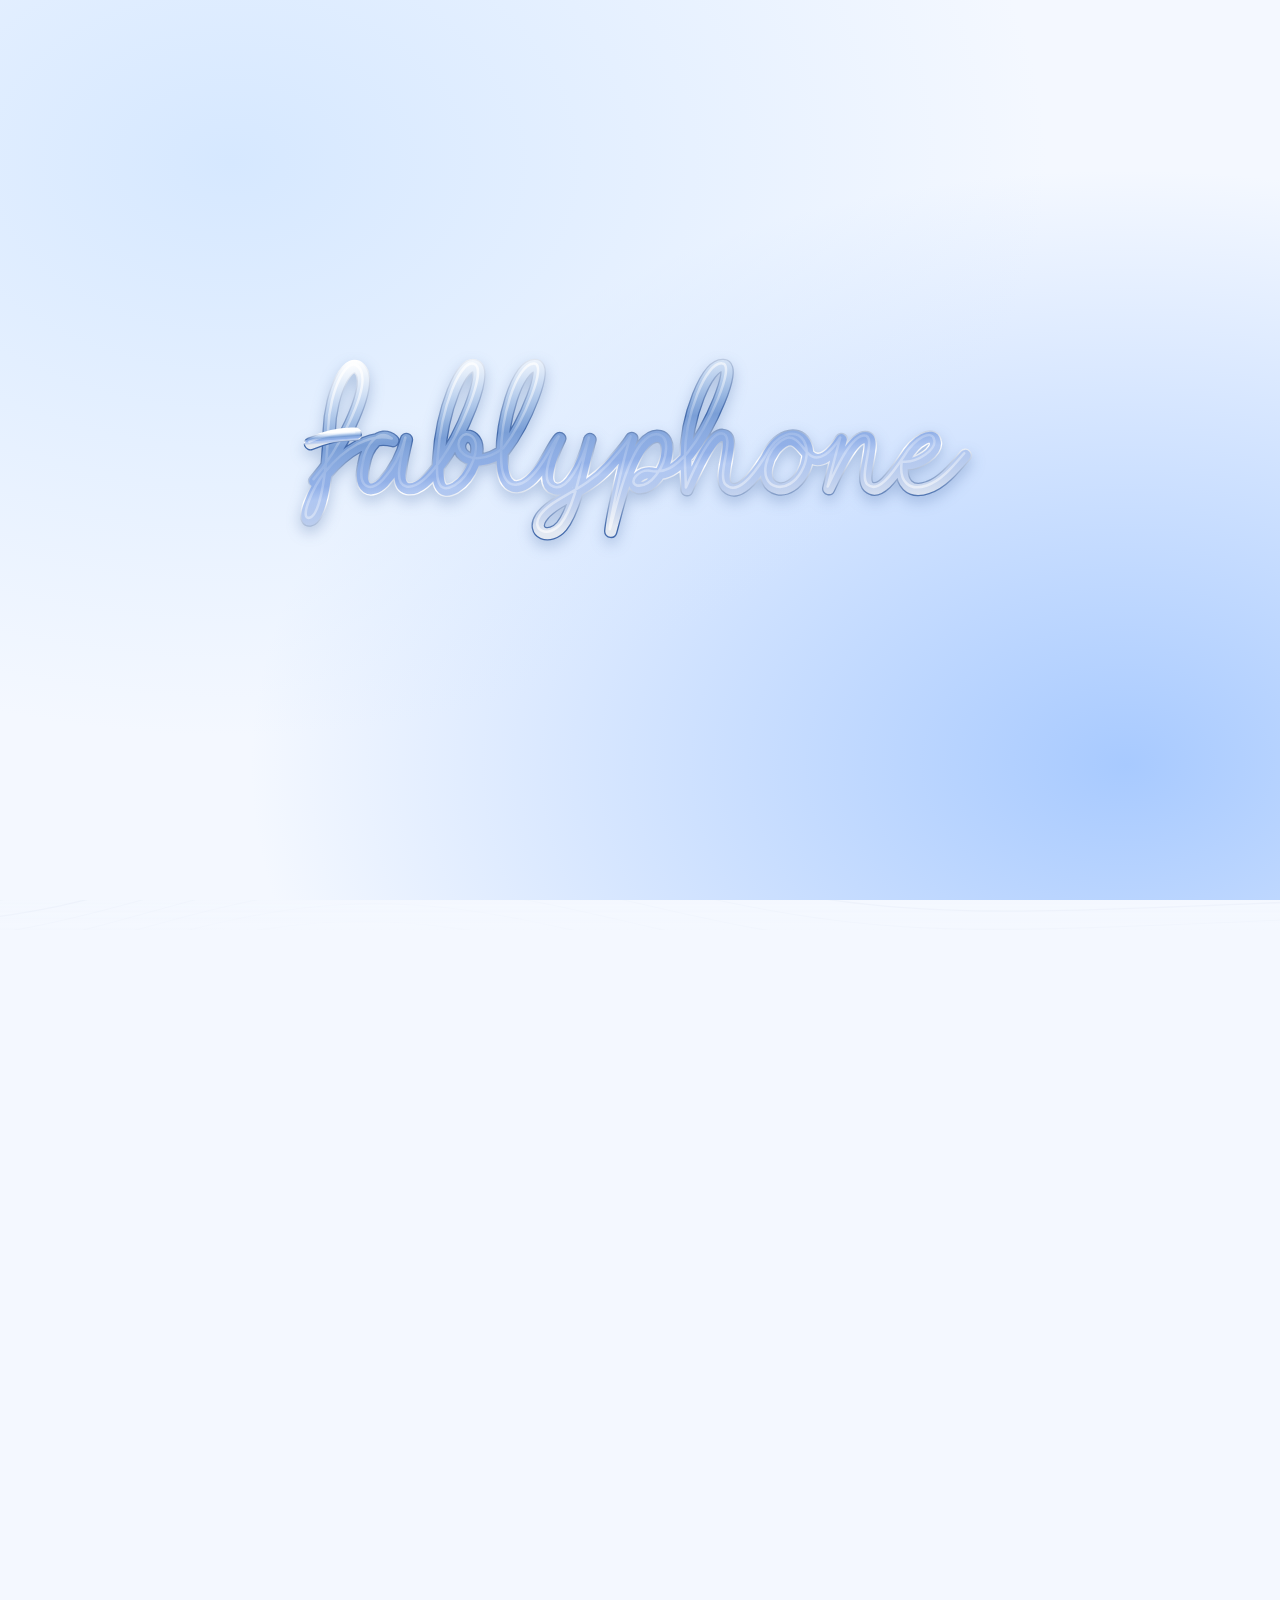
==== commit 05cf22de: "update: new visuals, new instagram, twitter & whatsapp UI, fixed bugs" ====
--- a/index.html
+++ b/index.html
@@ -23,12 +23,15 @@
       }
       const root = document.documentElement;
       root.dataset.landingIntro = '';
-      setTimeout(() => delete root.dataset.landingIntro, 3300);
+      setTimeout(() => {
+        if (root.dataset.landingIntro === '') delete root.dataset.landingIntro;
+      }, 3300);
     })();
   </script>
-  <script src="js/landing-intro.js" defer></script>
+  <script src="js/editor-hello.js?v=5" data-landing-hello defer></script>
   <link rel="preload" href="assets/roboto-flex-latin.woff2" as="font" type="font/woff2" crossorigin>
-  <link rel="stylesheet" href="css/landing.css">
+  <link rel="stylesheet" href="css/landing.css?v=hello">
+  <link rel="stylesheet" href="css/editor-hello.css?v=5">
   <link rel="stylesheet" href="css/theme-toggle.css">
   <link rel="stylesheet" href="css/site-language.css">
   <link rel="stylesheet" href="css/site-menu.css">
@@ -39,9 +42,7 @@
   <script src="js/landing.js" defer></script>
 </head>
 <body>
-  <div class="landing-intro" aria-hidden="true">
-    <svg class="landing-intro-mark" viewBox="0 0 527 124" aria-hidden="true"></svg>
-  </div>
+  <div class="landing-intro editor-hello" aria-hidden="true"></div>
   <div class="scanner" aria-hidden="true"><canvas id="scanner"></canvas></div>
   <header class="site-head">
     <a class="brand" href="././" data-keep-language aria-label="Fablyphone · início"><span class="brand-mark" aria-hidden="true"><svg viewBox="0 0 24 24" fill="none"><rect x="7" y="3.5" width="10" height="17" rx="3"/><path d="M10 6h4m-2 11.5h.01"/></svg></span>fablyphone</a>
@@ -141,7 +142,7 @@
       </div>
       <span class="sr-only" id="tool-status" aria-live="polite"></span>
     </section>
-    <div class="start"><a class="tactile-button" id="start-link" href="./editor.html" data-keep-language><span class="tactile-cap"><span class="tactile-led" aria-hidden="true"></span><span>Começar</span><svg aria-hidden="true" width="20" height="20" viewBox="0 0 24 24" fill="none" stroke="currentColor" stroke-width="1.8" stroke-linecap="round" stroke-linejoin="round"><path d="M5 12h14m-6-6 6 6-6 6"/></svg></span></a></div>
+    <div class="start"><a class="liquid-metal-button" id="start-link" href="./editor.html" data-keep-language><span class="liquid-metal-face"><span>Começar</span></span></a></div>
   </main>
   <footer class="site-foot"><span>Fablyphone</span><span>Um iPhone fictício para as suas histórias.</span></footer>
 </body>
--- a/css/landing.css
+++ b/css/landing.css
@@ -51,31 +51,7 @@
 
 html[data-landing-intro] { overflow: hidden; }
 html[data-landing-intro] body > :is(header, main, footer) { visibility: hidden; }
-.landing-intro {
-  display: none;
-  position: fixed;
-  inset: 0;
-  z-index: 100;
-  place-items: center;
-  overflow: hidden;
-  background:
-    radial-gradient(ellipse at 68% 35%, var(--aurora), transparent 63%),
-    radial-gradient(ellipse at 17% 79%, var(--aurora-secondary), transparent 57%),
-    var(--paper);
-  transition: opacity .28s ease;
-}
-html[data-landing-intro] .landing-intro, .landing-intro.is-leaving { display: grid; }
-.landing-intro.is-leaving { opacity: 0; pointer-events: none; }
-.landing-intro-mark {
-  width: min(78vw, 510px);
-  height: auto;
-  color: var(--accent-bright);
-  fill: currentColor;
-  transform: translateY(-.5rem);
-  transition: color .25s ease, transform .28s ease;
-}
-.landing-intro.is-formed .landing-intro-mark { color: var(--ink); }
-.landing-intro.is-leaving .landing-intro-mark { transform: translateY(-.85rem); }
+html:not([data-landing-intro]) .landing-intro:not(.is-leaving) { display: none; }
 
 .scanner { position: absolute; z-index: -1; inset: 0 0 auto; height: min(100%, 930px); overflow: hidden; pointer-events: none; }
 .scanner::before, .scanner::after, .scanner canvas { position: absolute; inset: 0; width: 100%; height: 100%; }
@@ -382,31 +358,37 @@
 
 .sr-only { position: absolute; width: 1px; height: 1px; padding: 0; overflow: hidden; clip-path: inset(50%); white-space: nowrap; }
 .start { display: grid; justify-items: center; padding: clamp(54px,7vw,86px) 16px clamp(58px,8vw,94px); }
-/* Tactile rocker: recessed well, glass cap and illuminated bead. */
-.tactile-button {
-  display: inline-grid; width: min(100%, 254px); padding: 6px;
-  border-radius: 23px; perspective: 500px; touch-action: manipulation;
-  background: linear-gradient(155deg,#a7b9d8,#dce6f5 55%,#f9fbff);
-  border: 1px solid #9baec9; box-shadow: inset 0 3px 8px #253e7055, 0 12px 26px #233f7026, 0 1px 0 #fff;
-  -webkit-tap-highlight-color: transparent;
-}
-.tactile-cap {
-  position: relative; isolation: isolate; display: grid; grid-template-columns: 12px 1fr 20px; align-items: center; gap: 14px;
-  min-height: 59px; padding: 12px 18px; border-radius: 17px; color: #fff;
-  background: linear-gradient(180deg,#7198ec 0%,#436ed2 42%,#2549a3 100%);
-  border: 1px solid #ffffff70; font-size: 18px; font-weight: 720; text-align: center;
-  text-shadow: 0 1px 2px #18316b66;
-  box-shadow: inset 0 2px 2px #ffffff8c,inset 0 -3px 5px #152c7670,0 4px 0 #1b397e,0 7px 9px #1c397c66;
-  transform: translateY(-2px) rotateX(0deg); transform-origin: 50% 15%;
-  transition: transform .46s cubic-bezier(.25,1.35,.45,1),box-shadow .2s ease,filter .2s ease;
-}
-.tactile-cap::before { content: ""; position: absolute; inset: 2px 3px 48%; border-radius: 14px 14px 9px 9px; background: linear-gradient(#ffffff48,#ffffff08); pointer-events: none; z-index: -1; }
-.tactile-led { width: 10px; height: 10px; border-radius: 50%; background: radial-gradient(circle at 35% 25%,#e7f5ff,#7d9edb 55%,#2d4c90); box-shadow: inset 0 0 0 1px #17367155,0 1px 1px #ffffff55; transition: background .18s,box-shadow .18s; }
-.tactile-button:is(:hover,:focus-visible,.is-pressed) .tactile-led { background: radial-gradient(circle at 35% 25%,#fff,#a9e6ff 42%,#38bdf8 75%); box-shadow: 0 0 9px #7de2ff,0 0 18px #3acbff; }
-.tactile-button:is(:hover,:focus-visible) .tactile-cap { filter: brightness(1.06); }
-.tactile-button:is(:active,.is-pressed) .tactile-cap { transform: translateY(3px) rotateX(-12deg) scale(.985); box-shadow: inset 0 2px 4px #18316b55,inset 0 -1px 2px #ffffff24,0 1px 0 #1b397e; transition-duration: .13s; }
-:root[data-theme="dark"] .tactile-button { background: linear-gradient(155deg,#080f20,#253754 60%,#344865); border-color:#52698e; box-shadow: inset 0 3px 9px #0009,0 12px 26px #0005; }
-:root[data-theme="dark"] .tactile-cap { background: linear-gradient(180deg,#527fcf,#345cae 45%,#213d83); }
+/* Liquid-metal capsule — native adaptation of johuniq's reference. */
+@property --metal-angle { syntax: '<angle>'; initial-value: 0deg; inherits: false; }
+.liquid-metal-button {
+  position: relative; isolation: isolate; display: inline-grid;
+  width: min(100%, 254px); min-height: 68px; padding: 3px;
+  border-radius: 999px; background: #8999b6; overflow: hidden;
+  box-shadow: 0 1px 2px #152a5140, 0 13px 26px #172b6230, 0 26px 46px #172b6218;
+  transition: transform .35s cubic-bezier(.22,1,.36,1), box-shadow .35s ease;
+  touch-action: manipulation;
+}
+.liquid-metal-button::before {
+  content: ''; position: absolute; inset: 0; z-index: -1; border-radius: inherit;
+  background: conic-gradient(from var(--metal-angle), #9aa9c3 0%, #eef5ff 8%, #7184a8 13%, #263c6a 18%, #c5d5ed 23%, #faffff 27%, #88b3ff 30%, #657a9e 35%, #b7c4d8 45%, #e7effa 54%, #4b6090 62%, #172c57 68%, #97baff 73%, #fff 76%, #859abf 81%, #dce6f5 90%, #9aa9c3 100%);
+  animation: liquid-metal-flow 6s linear infinite;
+}
+@keyframes liquid-metal-flow { to { --metal-angle: 360deg; } }
+.liquid-metal-face {
+  position: relative; display: grid; place-items: center; border-radius: inherit;
+  min-height: 62px; padding: 12px 32px;
+  background: linear-gradient(180deg,#284b91 0%,#203d80 48%,#142957 100%);
+  border: 1px solid #c5d7ff60; color: #e1ebff;
+  font-size: 20px; font-weight: 540; letter-spacing: -.025em;
+  box-shadow: inset 0 1px 1px #ffffff33, inset 0 -2px 3px #07152f50;
+  transition: color .3s, filter .3s;
+}
+.liquid-metal-button:is(:hover,:focus-visible) { transform: translateY(-2px); box-shadow: 0 3px 5px #152a5140, 0 18px 36px #172b6240; }
+.liquid-metal-button:is(:hover,:focus-visible) .liquid-metal-face { color: #fff; filter: brightness(1.13); }
+.liquid-metal-button:is(:active,.is-pressed) { transform: translateY(1px) scale(.98); }
+:root[data-theme="dark"] .liquid-metal-button { box-shadow: 0 2px 4px #0008,0 14px 30px #0006; }
+:root[data-theme="dark"] .liquid-metal-face { background: linear-gradient(#223a6d,#14274d 50%,#0a152b); }
+@media(prefers-reduced-motion:reduce) { .liquid-metal-button::before { animation: none; } .liquid-metal-button,.liquid-metal-face { transition: none; } .liquid-metal-button:is(:hover,:active,.is-pressed) { transform:none; } }
 .site-foot { border-top: 1px solid var(--border); color: var(--muted); padding: 13px 0 16px; font-size: 11px; gap: 9px; }
 .site-foot span:first-child { font-weight: 750; color: var(--sub); }
 
@@ -438,6 +420,4 @@
   html { scroll-behavior: auto; }
   .pressure.is-reactive { display: block; }
   .pressure span { font-variation-settings: "wght" 570, "wdth" 92; }
-  .tactile-cap, .tactile-led { transition: none; }
-  .tactile-button:is(:active,.is-pressed) .tactile-cap { transform: none; }
-}
+}
--- a/css/editor-hello.css
+++ b/css/editor-hello.css
@@ -0,0 +1,25 @@
+/* Shared glass handwriting for the Editor and landing introductions. */
+.editor-hello {
+ position:fixed; inset:0; z-index:2147483646; display:grid; place-items:center;
+ background:radial-gradient(ellipse at 18% 18%,#d6e8ff 0,transparent 55%),radial-gradient(ellipse at 88% 85%,#a8caff 0,transparent 55%),#f4f8ff;
+ color:#254caa; opacity:1; transition:opacity .65s cubic-bezier(.22,1,.36,1),visibility .65s;
+ touch-action:manipulation; cursor:pointer;
+}
+:root[data-theme=dark] .editor-hello {background:radial-gradient(ellipse at 15% 12%,#204b9c 0,transparent 60%),radial-gradient(ellipse at 95% 85%,#153d79 0,transparent 55%),#0b1427;color:#e1edff;}
+.editor-hello svg {width:min(72vw,440px);height:auto;overflow:visible;filter:drop-shadow(0 5px 18px #487fd32a);}
+.editor-hello path {fill:none;stroke:currentColor;stroke-width:9;stroke-linecap:round;stroke-linejoin:round;stroke-dasharray:1;stroke-dashoffset:1;animation:editor-hello-write 2.05s cubic-bezier(.42,0,.28,1) forwards;}
+.editor-hello.is-leaving {opacity:0;visibility:hidden;pointer-events:none;}
+@keyframes editor-hello-write {to{stroke-dashoffset:0}}
+@media(prefers-reduced-motion:reduce){.editor-hello{display:none!important;}}
+
+/* The handwritten strokes themselves are the glass, not a surrounding card. */
+.editor-hello svg{width:min(72vw,440px);height:auto;overflow:visible;background:none;border:0;padding:0;box-shadow:none;filter:drop-shadow(0 6px 7px #244b8b40);}
+.editor-hello.landing-intro svg{width:min(88vw,680px);}
+.landing-intro.editor-hello path{animation-duration:2.5s;}
+.landing-intro.editor-hello .hello-f-crossbar{animation-duration:.26s;animation-delay:.62s;}
+.editor-hello .hello-glass-edge{stroke:url(#hello-glass-edge);stroke-width:13;}
+.editor-hello .hello-glass-body{stroke:url(#hello-glass-body);stroke-width:10.5;}
+.editor-hello .hello-glass-highlight{stroke:url(#hello-glass-highlight);stroke-width:2.4;transform:translate(-1px,-2px);opacity:.85;}
+.editor-hello svg stop{stop-color:var(--glass-color);}
+.editor-hello{--hello-edge-light:#fff;--hello-edge-dark:#436aab;--hello-body-light:#ffffffd9;--hello-body-dark:#729be7a8;--hello-body-mid:#b8d8ff85;}
+:root[data-theme=dark] .editor-hello{--hello-edge-light:#e9f5ff;--hello-edge-dark:#4777c0;--hello-body-light:#d7ecffcc;--hello-body-dark:#2758a3c9;--hello-body-mid:#6eafff85;}
